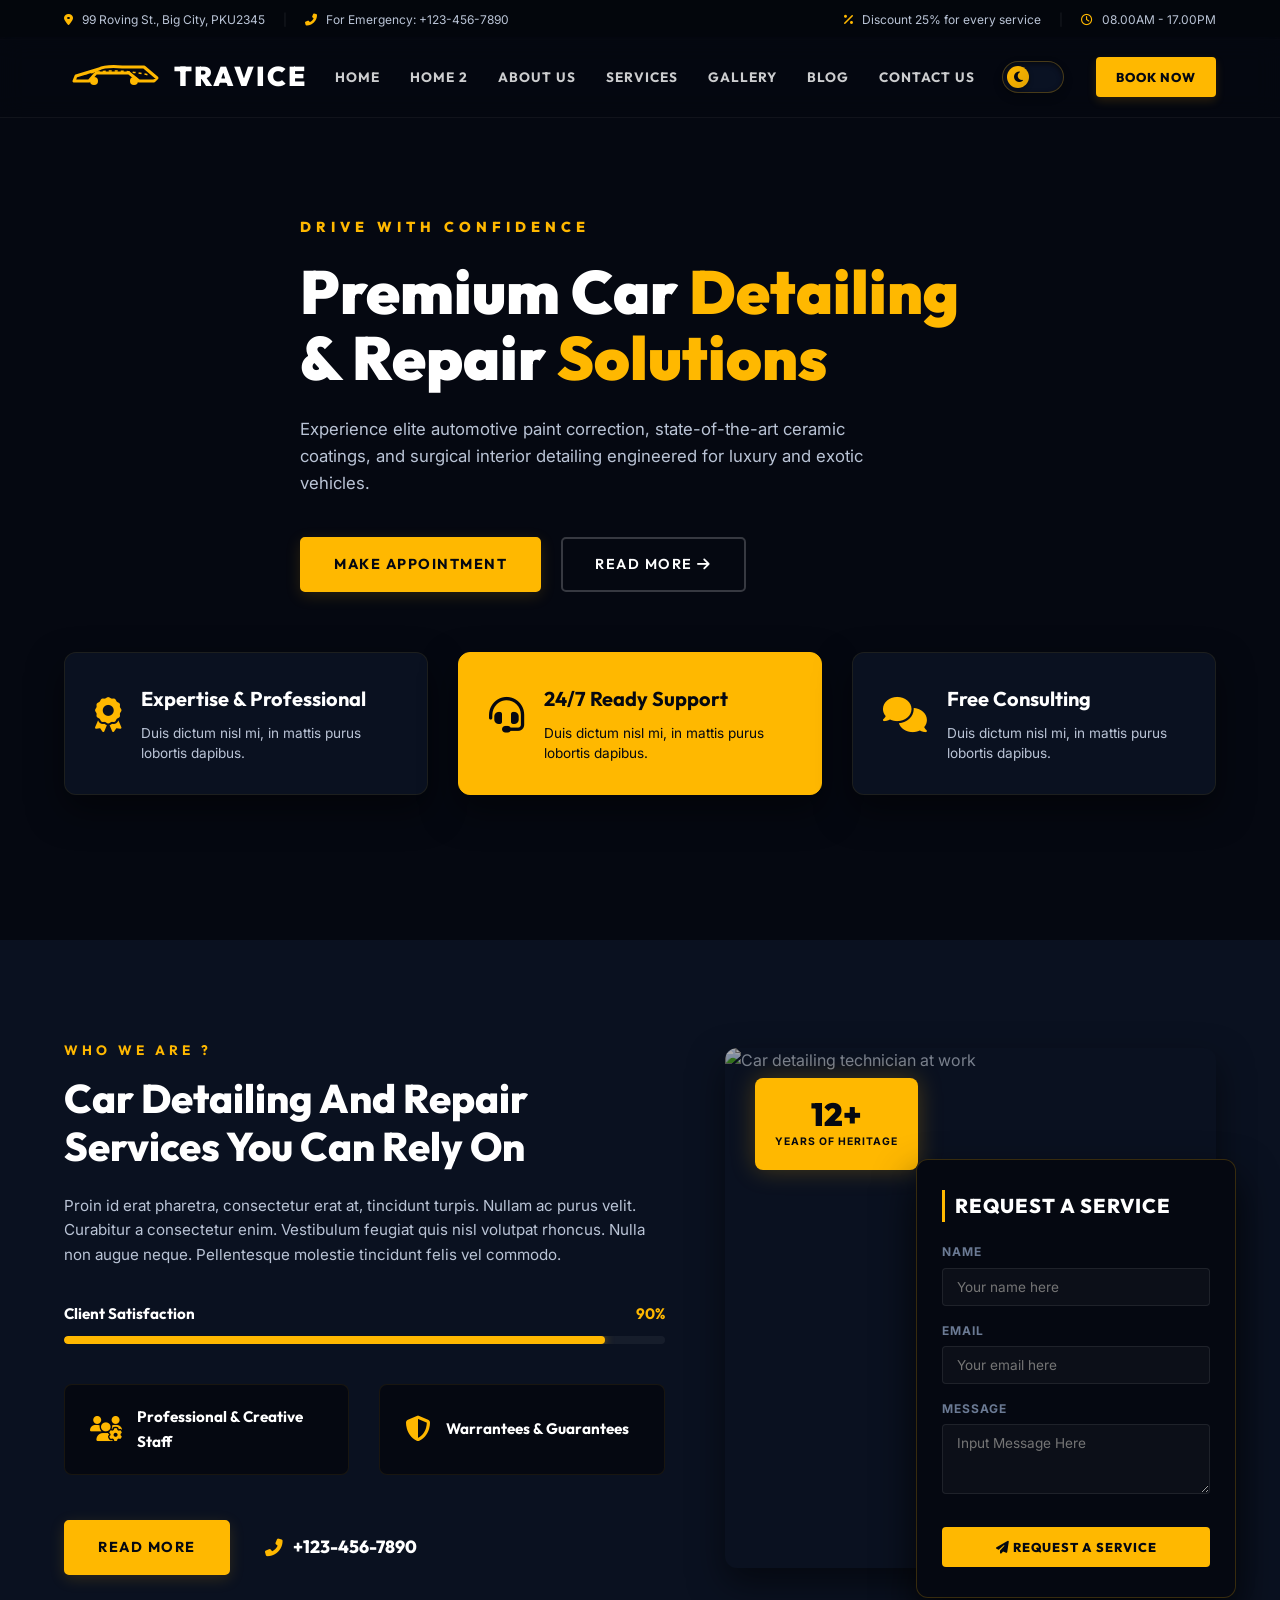
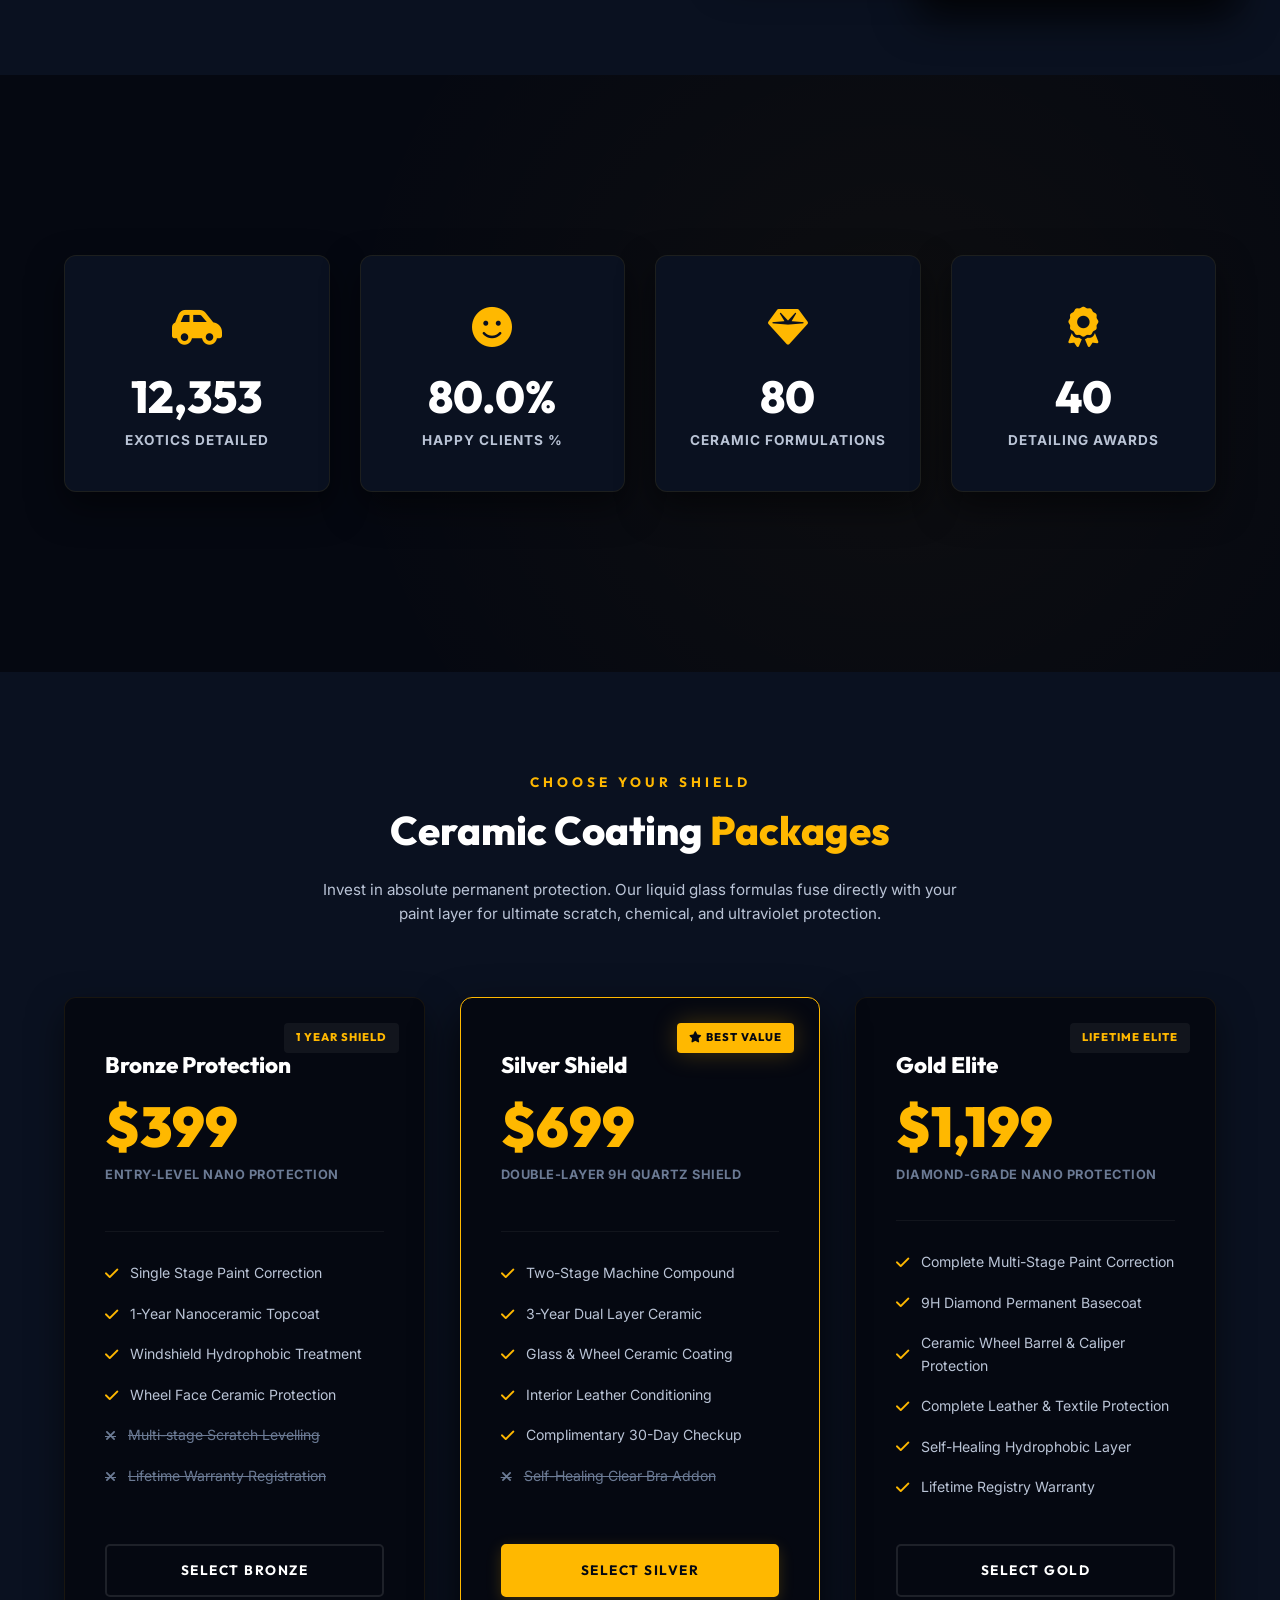
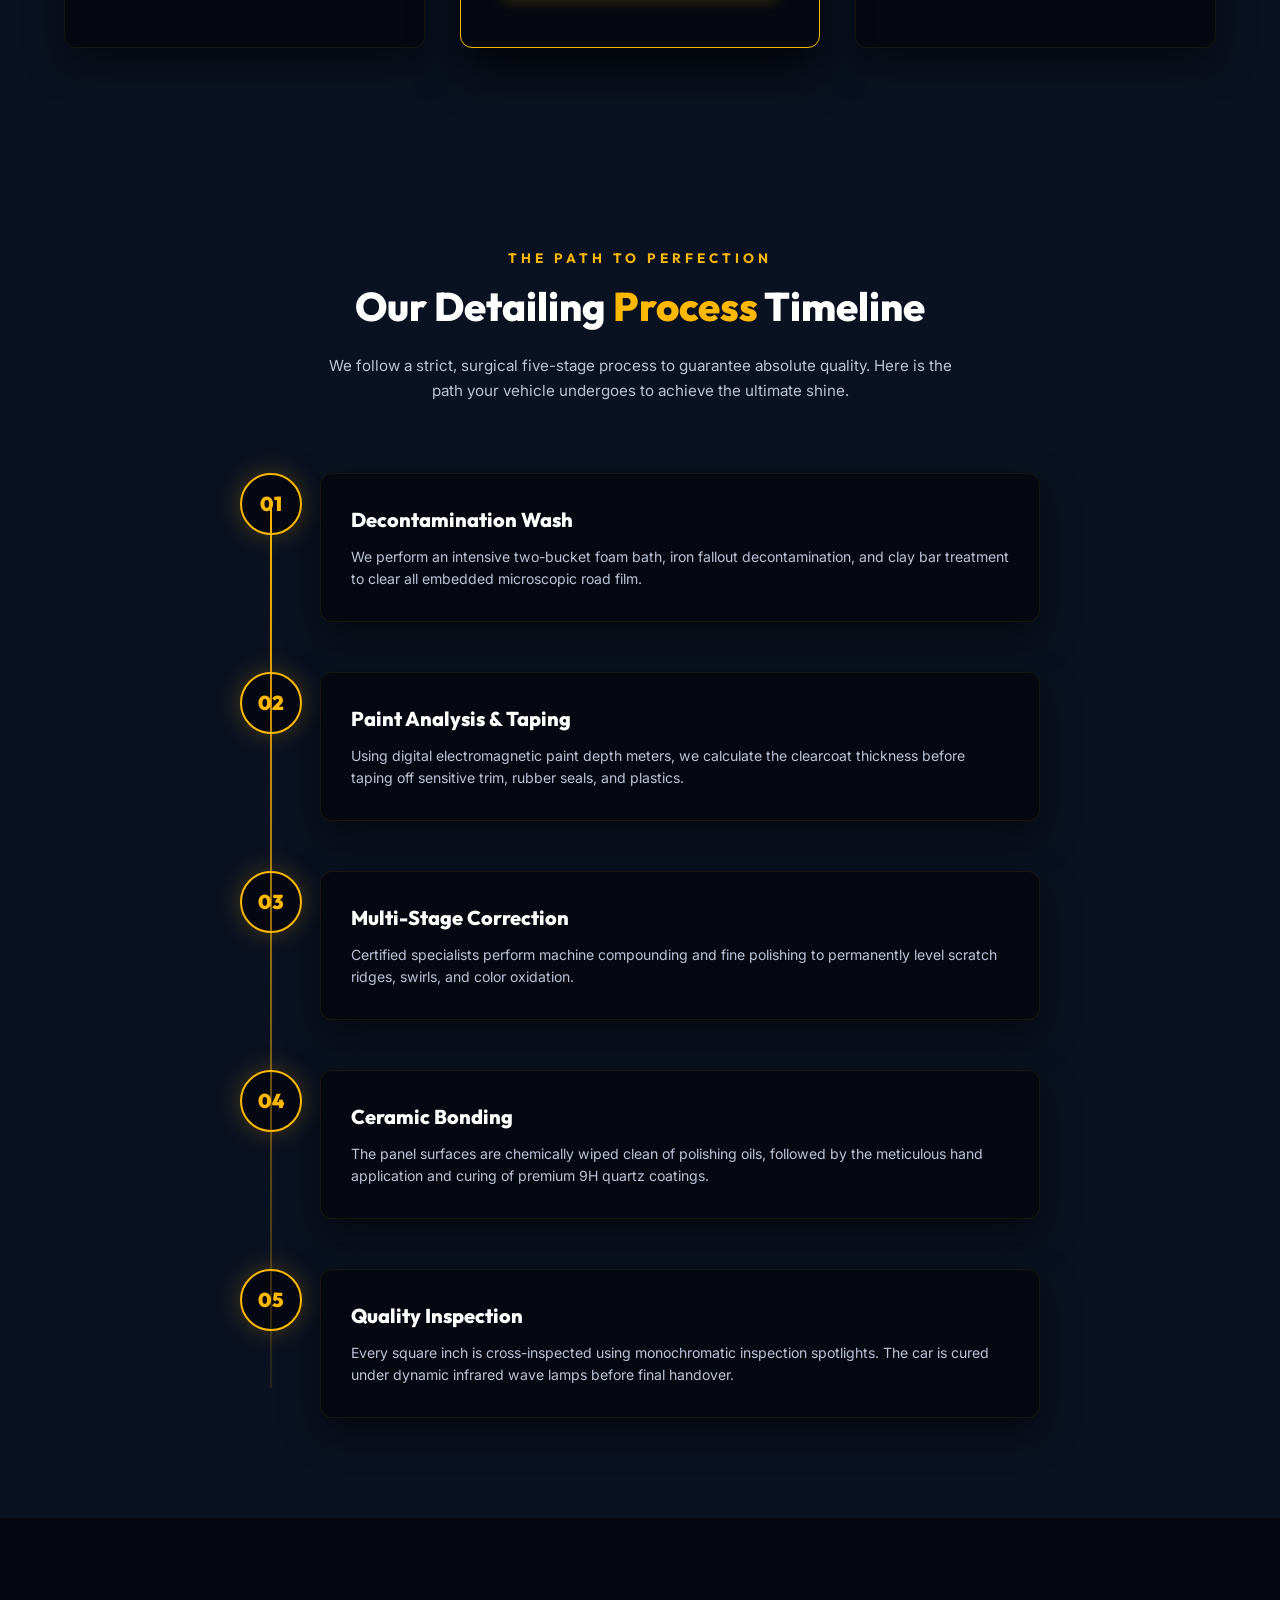
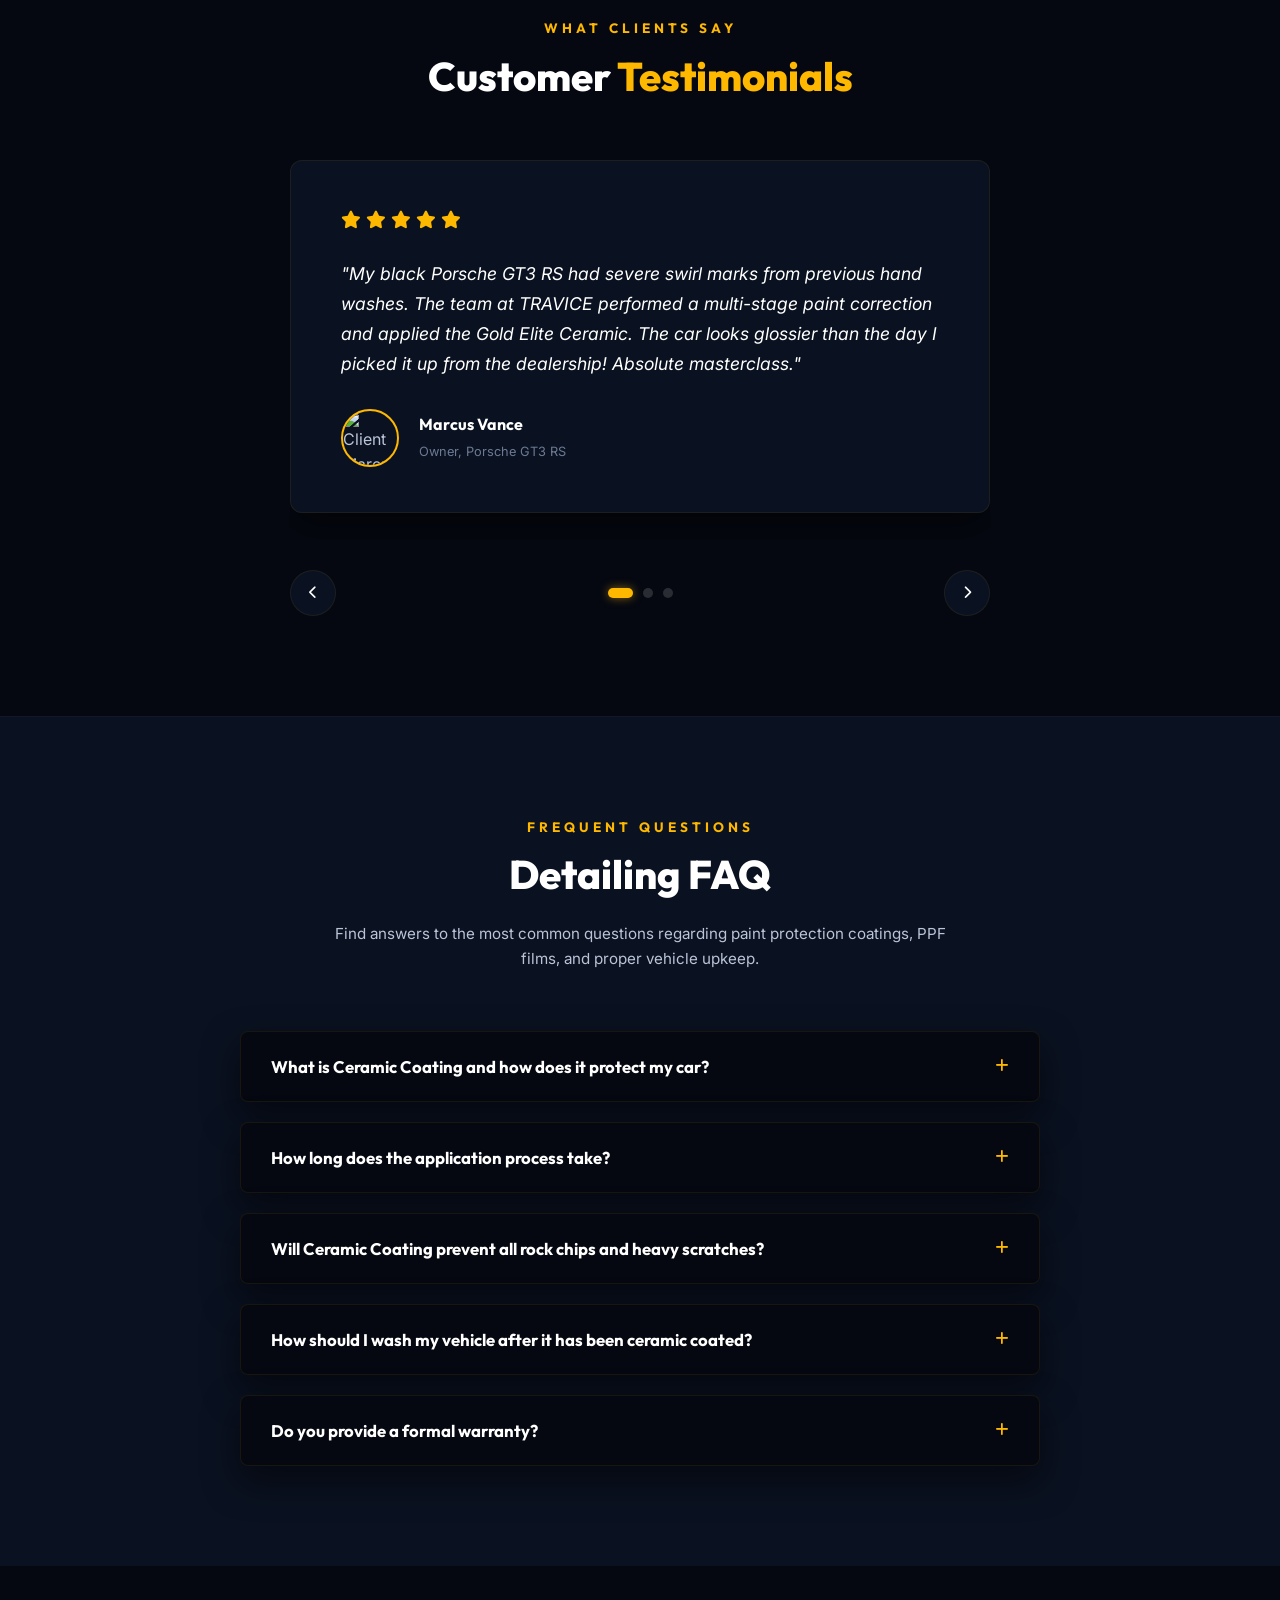
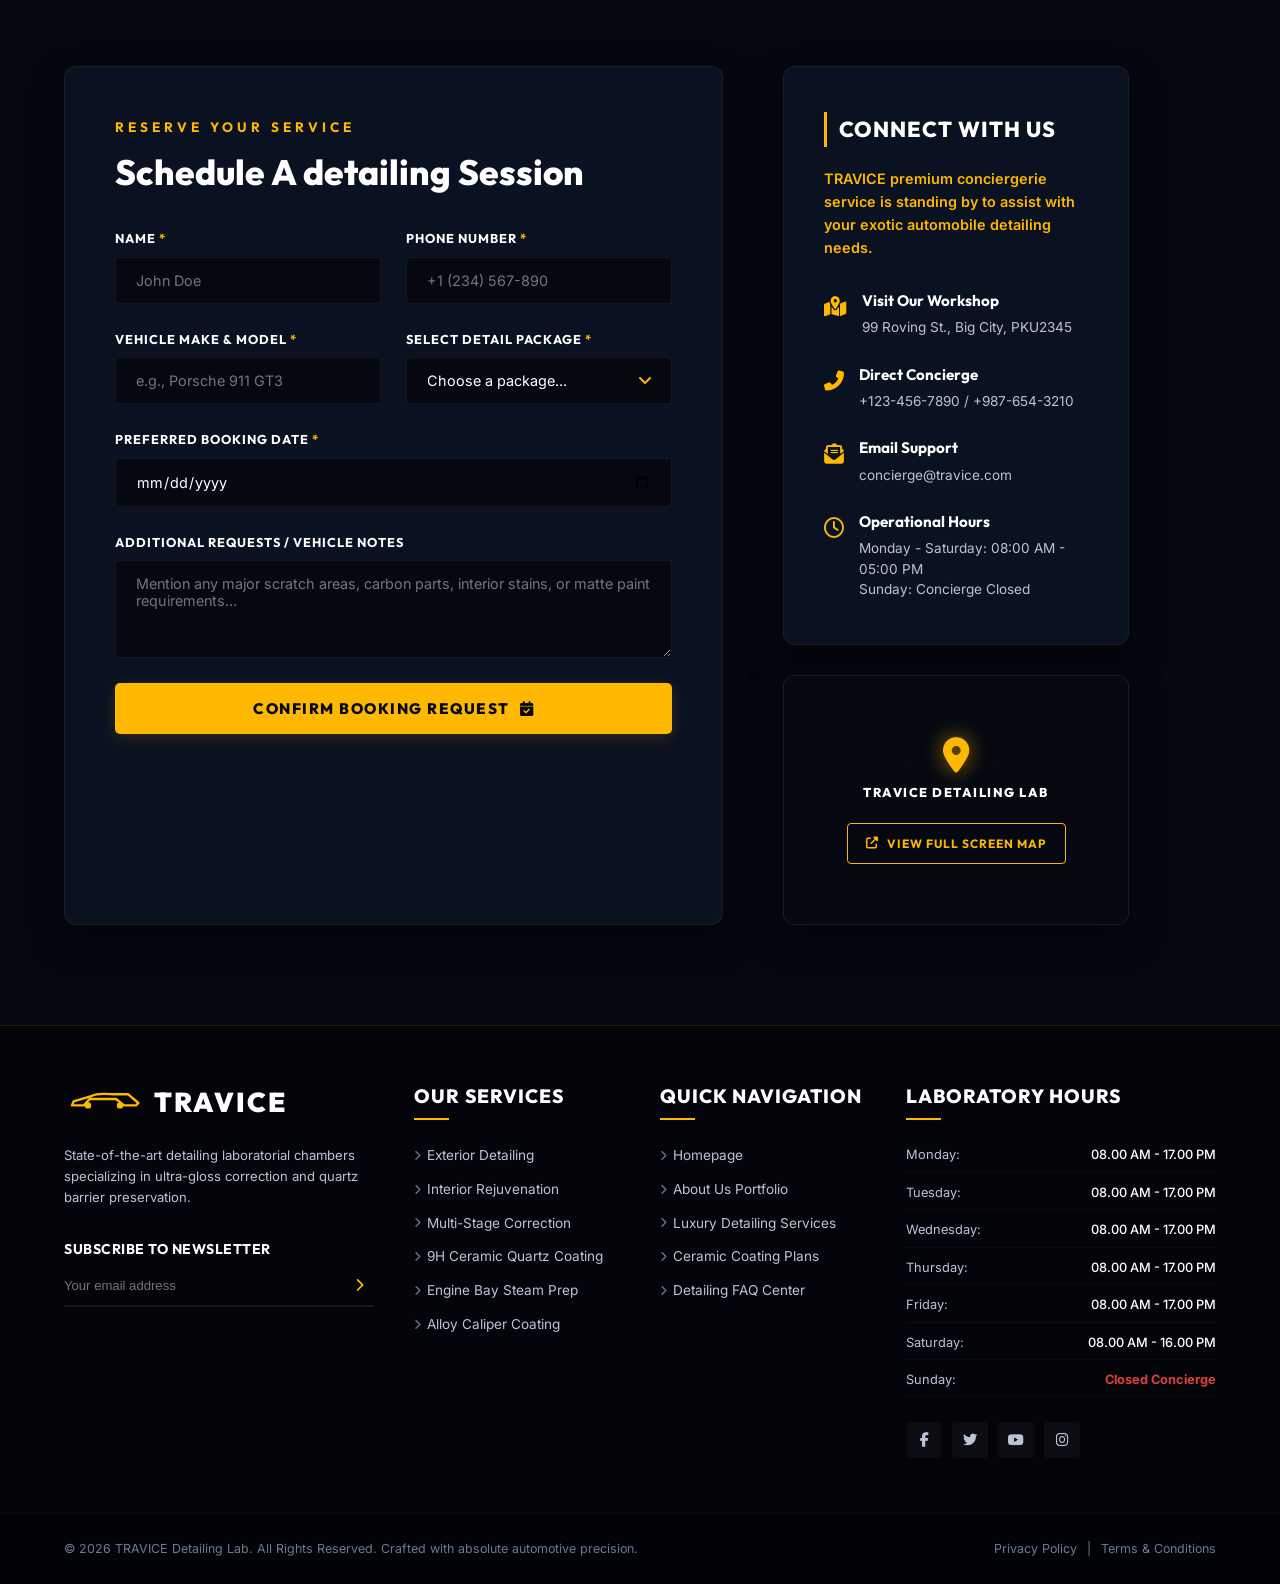
==== index.html @ 7a4ba7b8 "first commit" ====
<!DOCTYPE html>
<html lang="en">

<head>
    <meta charset="UTF-8">
    <meta name="viewport" content="width=device-width, initial-scale=1.0">
    <meta name="description"
        content="TRAVICE Detailing - Luxury automotive detailing and 9H nanoceramic coatings. Meticulous correction, premium protection, and lifetime shine for your vehicle.">
    <title>TRAVICE | Premium Car Detailing & Ceramic Coating Solutions</title>
    <!-- Google Fonts -->
    <link rel="preconnect" href="https://fonts.googleapis.com">
    <link rel="preconnect" href="https://fonts.gstatic.com" crossorigin>
    <link
        href="https://fonts.googleapis.com/css2?family=Outfit:wght@300;400;500;600;700;800;900&family=Inter:wght@300;400;500;600;700&display=swap"
        rel="stylesheet">
    <!-- Font Awesome Icons -->
    <link rel="stylesheet" href="https://cdnjs.cloudflare.com/ajax/libs/font-awesome/6.4.0/css/all.min.css">
    <!-- Stylesheet -->
    <link rel="stylesheet" href="style.css">
    <link rel="stylesheet" href="pages.css">
    <link rel="stylesheet" href="mobile.css">
    <!-- Theme Switcher Script (Instantly runs to avoid FOIT flashing) -->
    <script>
        (function () {
            const savedTheme = localStorage.getItem('theme') || 'dark';
            document.documentElement.setAttribute('data-theme', savedTheme);
        })();
    </script>
</head>

<body>

    <!-- TOP UTILITY BAR -->
    <div class="top-bar">
        <div class="top-bar-container">
            <div class="top-bar-info">
                <span><i class="fas fa-map-marker-alt"></i> 99 Roving St., Big City, PKU2345</span>
                <span class="bar-separator">|</span>
                <span><i class="fas fa-phone-alt"></i> For Emergency: +123-456-7890</span>
            </div>
            <div class="top-bar-promo">
                <span><i class="fas fa-percentage"></i> Discount 25% for every service</span>
                <span class="bar-separator">|</span>
                <span><i class="far fa-clock"></i> 08.00AM - 17.00PM</span>
            </div>
        </div>
    </div>

    <!-- HEADER / NAVIGATION -->
    <header class="header">
        <div class="nav-container">
            <a href="#" class="logo">
                <div class="logo-icon">
                    <svg viewBox="0 0 100 40" width="100" height="40" xmlns="http://www.w3.org/2000/svg">
                        <!-- Abstract gold sleek sports car line -->
                        <path
                            d="M10,28 L25,28 L32,20 L65,20 L75,28 L90,28 L93,25 L80,14 L60,14 C58,14 42,12 35,16 L12,23 Z"
                            fill="none" stroke="#FFB800" stroke-width="3" stroke-linecap="round"
                            stroke-linejoin="round" />
                        <!-- Golden tires -->
                        <circle cx="30" cy="28" r="4" fill="#FFB800" />
                        <circle cx="70" cy="28" r="4" fill="#FFB800" />
                        <path d="M15,22 Q50,14 85,22" fill="none" stroke="#FFB800" stroke-width="1.5"
                            stroke-dasharray="3,3" />
                    </svg>
                </div>
                <span class="logo-text">TRAVICE</span>
            </a>

            <!-- Desktop Nav Links -->
            <nav class="nav-menu">
                <ul>
                    <li><a href="index.html" class="nav-link active">HOME</a></li>
                    <li><a href="home-2.html" class="nav-link">HOME 2</a></li>
                    <li><a href="about.html" class="nav-link">ABOUT US</a></li>
                    <li><a href="services.html" class="nav-link">SERVICES</a></li>
                    <li><a href="gallery.html" class="nav-link">GALLERY</a></li>
                    <li><a href="blog.html" class="nav-link">BLOG</a></li>
                    <li><a href="contact.html" class="nav-link">CONTACT US</a></li>
                </ul>
            </nav>

            <!-- Redesigned Bubble Switcher & CTA Action -->
            <div class="nav-actions">
                <!-- Premium Redesigned Animated Capsule Theme Switcher -->
                <button class="theme-toggle" id="theme-toggle-btn" aria-label="Toggle Theme">
                    <div class="theme-toggle-bubble">
                        <i class="fas fa-moon moon-icon"></i>
                        <i class="fas fa-sun sun-icon"></i>
                    </div>
                </button>
                <a href="#contact" class="btn-header">BOOK NOW</a>
                <!-- Mobile Hamburger Menu Button -->
                <button class="hamburger" id="hamburger-btn" aria-label="Toggle menu">
                    <span class="bar"></span>
                    <span class="bar"></span>
                    <span class="bar"></span>
                </button>
            </div>
        </div>
    </header>

    <!-- MOBILE NAVIGATION DROPDOWN -->
    <div class="mobile-nav" id="mobile-menu">
        <ul>
            <li><a href="index.html" class="mobile-link">HOME</a></li>
            <li><a href="home-2.html" class="mobile-link">HOME 2</a></li>
            <li><a href="about.html" class="mobile-link">ABOUT US</a></li>
            <li><a href="services.html" class="mobile-link">SERVICES</a></li>
            <li><a href="gallery.html" class="mobile-link">GALLERY</a></li>
            <li><a href="blog.html" class="mobile-link">BLOG</a></li>
            <li><a href="contact.html" class="mobile-link">CONTACT US</a></li>
        </ul>
        <div class="mobile-nav-footer">
            <div class="mobile-socials">
                <a href="#"><i class="fab fa-facebook-f"></i></a>
                <a href="#"><i class="fab fa-twitter"></i></a>
                <a href="#"><i class="fab fa-youtube"></i></a>
            </div>
            <a href="#contact" class="btn-primary" style="display: block; text-align: center; margin-top: 20px;">BOOK
                APPOINTMENT</a>
        </div>
    </div>

    <!-- HERO SECTION -->
    <section class="hero" id="hero">
        <div class="hero-bg"
            style="background-image: url('https://images.unsplash.com/photo-1618843479313-40f8afb4b4d8?q=80&w=2070&auto=format&fit=crop');">
        </div>
        <div class="hero-overlay"></div>
        <div class="hero-content">
            <span class="hero-subhead animate-on-load">DRIVE WITH CONFIDENCE</span>
            <h1 class="hero-title animate-on-load">Premium Car <span class="highlight">Detailing</span> & Repair <span
                    class="highlight">Solutions</span></h1>
            <p class="hero-subtitle animate-on-load">Experience elite automotive paint correction, state-of-the-art
                ceramic coatings, and surgical interior detailing engineered for luxury and exotic vehicles.</p>
            <div class="hero-ctas animate-on-load">
                <a href="#contact" class="btn-primary">MAKE APPOINTMENT</a>
                <a href="#services" class="btn-secondary">READ MORE <i class="fas fa-arrow-right"></i></a>
            </div>
        </div>

        <!-- FLOATING OVERLAY HIGHLIGHT CARDS -->
        <div class="hero-floater-container">
            <div class="floater-card animate-on-scroll">
                <div class="floater-icon"><i class="fas fa-award"></i></div>
                <div class="floater-text">
                    <h3>Expertise & Professional</h3>
                    <p>Duis dictum nisl mi, in mattis purus lobortis dapibus.</p>
                </div>
            </div>
            <div class="floater-card active animate-on-scroll">
                <div class="floater-icon"><i class="fas fa-headset"></i></div>
                <div class="floater-text">
                    <h3>24/7 Ready Support</h3>
                    <p>Duis dictum nisl mi, in mattis purus lobortis dapibus.</p>
                </div>
            </div>
            <div class="floater-card animate-on-scroll">
                <div class="floater-icon"><i class="fas fa-comments"></i></div>
                <div class="floater-text">
                    <h3>Free Consulting</h3>
                    <p>Duis dictum nisl mi, in mattis purus lobortis dapibus.</p>
                </div>
            </div>
        </div>
    </section>

    <!-- ABOUT US SECTION -->
    <section class="about" id="about">
        <div class="section-container">
            <div class="about-grid">

                <!-- Left Side: Narrative & Progress Bars -->
                <div class="about-content animate-on-scroll">
                    <span class="section-subhead">WHO WE ARE ?</span>
                    <h2 class="section-title">Car Detailing And Repair Services You Can Rely On</h2>
                    <p class="about-desc">Proin id erat pharetra, consectetur erat at, tincidunt turpis. Nullam ac purus
                        velit. Curabitur a consectetur enim. Vestibulum feugiat quis nisl volutpat rhoncus. Nulla non
                        augue neque. Pellentesque molestie tincidunt felis vel commodo.</p>

                    <!-- Progress Bar -->
                    <div class="progress-container">
                        <div class="progress-header">
                            <span class="progress-title">Client Satisfaction</span>
                            <span class="progress-val">90%</span>
                        </div>
                        <div class="progress-bar-bg">
                            <div class="progress-bar-fill" data-progress="90%"></div>
                        </div>
                    </div>

                    <!-- Dual Features grid -->
                    <div class="about-features">
                        <div class="about-feature-box">
                            <div class="feat-icon"><i class="fas fa-users-cog"></i></div>
                            <div class="feat-info">
                                <h3>Professional & Creative Staff</h3>
                            </div>
                        </div>
                        <div class="about-feature-box">
                            <div class="feat-icon"><i class="fas fa-shield-alt"></i></div>
                            <div class="feat-info">
                                <h3>Warrantees & Guarantees</h3>
                            </div>
                        </div>
                    </div>

                    <!-- Actions -->
                    <div class="about-actions">
                        <a href="#services" class="btn-primary">READ MORE</a>
                        <div class="about-phone">
                            <i class="fas fa-phone-alt"></i>
                            <a href="tel:+1234567890">+123-456-7890</a>
                        </div>
                    </div>
                </div>

                <!-- Right Side: Graphic and Request Form -->
                <div class="about-graphic-container animate-on-scroll">
                    <!-- Overlay technician graphic -->
                    <div class="tech-graphic-wrapper">
                        <img class="tech-image"
                            src="https://images.unsplash.com/photo-1619642751034-765dfdf7c58e?q=80&w=600&auto=format&fit=crop"
                            alt="Car detailing technician at work">
                        <div class="tech-card-badge">
                            <span class="badge-num">12+</span>
                            <span class="badge-text">Years of Heritage</span>
                        </div>
                    </div>

                    <!-- Sleek Request Form Overlay -->
                    <div class="quick-form-card">
                        <h3>Request A Service</h3>
                        <form id="quick-booking-form">
                            <div class="form-group-quick">
                                <label for="quick-name">Name</label>
                                <input type="text" id="quick-name" placeholder="Your name here" required>
                            </div>
                            <div class="form-group-quick">
                                <label for="quick-email">Email</label>
                                <input type="email" id="quick-email" placeholder="Your email here" required>
                            </div>
                            <div class="form-group-quick">
                                <label for="quick-msg">Message</label>
                                <textarea id="quick-msg" rows="3" placeholder="Input Message Here" required></textarea>
                            </div>
                            <button type="submit" class="btn-quick-submit"><i class="fas fa-paper-plane"></i> REQUEST A
                                SERVICE</button>
                        </form>
                    </div>
                </div>

            </div>
        </div>
    </section>

    <!-- WHY CHOOSE US & COUNTER STATS -->
    <section class="stats" id="stats">
        <div class="stats-bg"></div>
        <div class="section-container">
            <div class="stats-grid">
                <div class="stat-card animate-on-scroll">
                    <div class="stat-icon"><i class="fas fa-car-side"></i></div>
                    <div class="stat-num" data-target="15420">0</div>
                    <p class="stat-label">Exotics Detailed</p>
                </div>
                <div class="stat-card animate-on-scroll">
                    <div class="stat-icon"><i class="fas fa-smile"></i></div>
                    <div class="stat-num" data-target="999">0</div>
                    <p class="stat-label">Happy Clients %</p>
                </div>
                <div class="stat-card animate-on-scroll">
                    <div class="stat-icon"><i class="fas fa-gem"></i></div>
                    <div class="stat-num" data-target="100">0</div>
                    <p class="stat-label">Ceramic Formulations</p>
                </div>
                <div class="stat-card animate-on-scroll">
                    <div class="stat-icon"><i class="fas fa-award"></i></div>
                    <div class="stat-num" data-target="50">0</div>
                    <p class="stat-label">Detailing Awards</p>
                </div>
            </div>
        </div>
    </section>


    <!-- CERAMIC COATING PREMIUM PACKAGES -->
    <section class="pricing" id="pricing">
        <div class="section-container">
            <div class="pricing-header animate-on-scroll">
                <span class="section-subhead">CHOOSE YOUR SHIELD</span>
                <h2 class="section-title">Ceramic Coating <span class="highlight">Packages</span></h2>
                <p class="pricing-desc">Invest in absolute permanent protection. Our liquid glass formulas fuse directly
                    with your paint layer for ultimate scratch, chemical, and ultraviolet protection.</p>
            </div>

            <div class="pricing-grid">
                <!-- Package 1: Bronze -->
                <div class="pricing-card animate-on-scroll">
                    <div class="pricing-badge">1 YEAR SHIELD</div>
                    <div class="pricing-card-header">
                        <h3>Bronze Protection</h3>
                        <span class="price">$399</span>
                        <p>Entry-level Nano Protection</p>
                    </div>
                    <ul class="pricing-features">
                        <li><i class="fas fa-check"></i> Single Stage Paint Correction</li>
                        <li><i class="fas fa-check"></i> 1-Year Nanoceramic Topcoat</li>
                        <li><i class="fas fa-check"></i> Windshield Hydrophobic Treatment</li>
                        <li><i class="fas fa-check"></i> Wheel Face Ceramic Protection</li>
                        <li class="disabled"><i class="fas fa-times"></i> Multi-stage Scratch Levelling</li>
                        <li class="disabled"><i class="fas fa-times"></i> Lifetime Warranty Registration</li>
                    </ul>
                    <a href="#contact" class="btn-pricing">SELECT BRONZE</a>
                </div>

                <!-- Package 2: Silver (Best Seller) -->
                <div class="pricing-card featured animate-on-scroll">
                    <div class="pricing-badge featured-badge"><i class="fas fa-star"></i> BEST VALUE</div>
                    <div class="pricing-card-header">
                        <h3>Silver Shield</h3>
                        <span class="price">$699</span>
                        <p>Double-layer 9H Quartz Shield</p>
                    </div>
                    <ul class="pricing-features">
                        <li><i class="fas fa-check"></i> Two-Stage Machine Compound</li>
                        <li><i class="fas fa-check"></i> 3-Year Dual Layer Ceramic</li>
                        <li><i class="fas fa-check"></i> Glass & Wheel Ceramic Coating</li>
                        <li><i class="fas fa-check"></i> Interior Leather Conditioning</li>
                        <li><i class="fas fa-check"></i> Complimentary 30-Day Checkup</li>
                        <li class="disabled"><i class="fas fa-times"></i> Self-Healing Clear Bra Addon</li>
                    </ul>
                    <a href="#contact" class="btn-pricing">SELECT SILVER</a>
                </div>

                <!-- Package 3: Gold (Elite) -->
                <div class="pricing-card animate-on-scroll">
                    <div class="pricing-badge">LIFETIME ELITE</div>
                    <div class="pricing-card-header">
                        <h3>Gold Elite</h3>
                        <span class="price">$1,199</span>
                        <p>Diamond-Grade Nano Protection</p>
                    </div>
                    <ul class="pricing-features">
                        <li><i class="fas fa-check"></i> Complete Multi-Stage Paint Correction</li>
                        <li><i class="fas fa-check"></i> 9H Diamond Permanent Basecoat</li>
                        <li><i class="fas fa-check"></i> Ceramic Wheel Barrel & Caliper Protection</li>
                        <li><i class="fas fa-check"></i> Complete Leather & Textile Protection</li>
                        <li><i class="fas fa-check"></i> Self-Healing Hydrophobic Layer</li>
                        <li><i class="fas fa-check"></i> Lifetime Registry Warranty</li>
                    </ul>
                    <a href="#contact" class="btn-pricing">SELECT GOLD</a>
                </div>
            </div>
        </div>
    </section>



    <!-- THE DETAILING PROCESS TIMELINE -->
    <section class="timeline" id="timeline">
        <div class="section-container">
            <div class="timeline-header animate-on-scroll">
                <span class="section-subhead">THE PATH TO PERFECTION</span>
                <h2 class="section-title">Our Detailing <span class="highlight">Process</span> Timeline</h2>
                <p class="timeline-desc">We follow a strict, surgical five-stage process to guarantee absolute quality.
                    Here is the path your vehicle undergoes to achieve the ultimate shine.</p>
            </div>

            <div class="timeline-container">
                <!-- Step 1 -->
                <div class="timeline-item animate-on-scroll">
                    <div class="timeline-badge">01</div>
                    <div class="timeline-content">
                        <h3>Decontamination Wash</h3>
                        <p>We perform an intensive two-bucket foam bath, iron fallout decontamination, and clay bar
                            treatment to clear all embedded microscopic road film.</p>
                    </div>
                </div>

                <!-- Step 2 -->
                <div class="timeline-item animate-on-scroll">
                    <div class="timeline-badge">02</div>
                    <div class="timeline-content">
                        <h3>Paint Analysis & Taping</h3>
                        <p>Using digital electromagnetic paint depth meters, we calculate the clearcoat thickness before
                            taping off sensitive trim, rubber seals, and plastics.</p>
                    </div>
                </div>

                <!-- Step 3 -->
                <div class="timeline-item animate-on-scroll">
                    <div class="timeline-badge">03</div>
                    <div class="timeline-content">
                        <h3>Multi-Stage Correction</h3>
                        <p>Certified specialists perform machine compounding and fine polishing to permanently level
                            scratch ridges, swirls, and color oxidation.</p>
                    </div>
                </div>

                <!-- Step 4 -->
                <div class="timeline-item animate-on-scroll">
                    <div class="timeline-badge">04</div>
                    <div class="timeline-content">
                        <h3>Ceramic Bonding</h3>
                        <p>The panel surfaces are chemically wiped clean of polishing oils, followed by the meticulous
                            hand application and curing of premium 9H quartz coatings.</p>
                    </div>
                </div>

                <!-- Step 5 -->
                <div class="timeline-item animate-on-scroll">
                    <div class="timeline-badge">05</div>
                    <div class="timeline-content">
                        <h3>Quality Inspection</h3>
                        <p>Every square inch is cross-inspected using monochromatic inspection spotlights. The car is
                            cured under dynamic infrared wave lamps before final handover.</p>
                    </div>
                </div>
            </div>
        </div>
    </section>

    <!-- TESTIMONIALS SLIDER SECTION -->
    <section class="testimonials" id="testimonials">
        <div class="section-container">
            <div class="testimonials-header animate-on-scroll">
                <span class="section-subhead">WHAT CLIENTS SAY</span>
                <h2 class="section-title">Customer <span class="highlight">Testimonials</span></h2>
            </div>

            <!-- Testimonial Slider Wrapper -->
            <div class="testimonial-slider-container animate-on-scroll">
                <div class="testimonial-slider" id="testimonial-slider">

                    <!-- Slide 1 -->
                    <div class="testimonial-slide active">
                        <div class="testimonial-rating">
                            <i class="fas fa-star"></i>
                            <i class="fas fa-star"></i>
                            <i class="fas fa-star"></i>
                            <i class="fas fa-star"></i>
                            <i class="fas fa-star"></i>
                        </div>
                        <p class="testimonial-text">"My black Porsche GT3 RS had severe swirl marks from previous hand
                            washes. The team at TRAVICE performed a multi-stage paint correction and applied the Gold
                            Elite Ceramic. The car looks glossier than the day I picked it up from the dealership!
                            Absolute masterclass."</p>
                        <div class="testimonial-client">
                            <img src="https://images.unsplash.com/photo-1507003211169-0a1dd7228f2d?q=80&w=150&auto=format&fit=crop"
                                alt="Client Marcus V.">
                            <div class="client-details">
                                <h4>Marcus Vance</h4>
                                <span>Owner, Porsche GT3 RS</span>
                            </div>
                        </div>
                    </div>

                    <!-- Slide 2 -->
                    <div class="testimonial-slide">
                        <div class="testimonial-rating">
                            <i class="fas fa-star"></i>
                            <i class="fas fa-star"></i>
                            <i class="fas fa-star"></i>
                            <i class="fas fa-star"></i>
                            <i class="fas fa-star"></i>
                        </div>
                        <p class="testimonial-text">"The water sheeting and hydrophobic action of their Silver Shield
                            Ceramic package is incredible. Bugs and road salts just wash off with a light rinse. Highly
                            recommend this workshop for any high-end or collector car owner."</p>
                        <div class="testimonial-client">
                            <img src="https://images.unsplash.com/photo-1500648767791-00dcc994a43e?q=80&w=150&auto=format&fit=crop"
                                alt="Client David K.">
                            <div class="client-details">
                                <h4>David Kincaid</h4>
                                <span>Owner, Audi R8 V10</span>
                            </div>
                        </div>
                    </div>

                    <!-- Slide 3 -->
                    <div class="testimonial-slide">
                        <div class="testimonial-rating">
                            <i class="fas fa-star"></i>
                            <i class="fas fa-star"></i>
                            <i class="fas fa-star"></i>
                            <i class="fas fa-star"></i>
                            <i class="fas fa-star"></i>
                        </div>
                        <p class="testimonial-text">"Absolute top tier service! From the initial digital booking, clear
                            paint thickness measurements report, to the final handover under inspection lights, the
                            experience was premium, detailed, and deeply transparent."</p>
                        <div class="testimonial-client">
                            <img src="https://images.unsplash.com/photo-1492562080023-ab3db95bfbce?q=80&w=150&auto=format&fit=crop"
                                alt="Client Sofia R.">
                            <div class="client-details">
                                <h4>Sofia Romero</h4>
                                <span>Owner, Range Rover Autobiography</span>
                            </div>
                        </div>
                    </div>

                </div>

                <!-- Slider Indicators & Navigation -->
                <div class="slider-controls">
                    <button class="slider-arrow prev" id="slider-prev-btn"><i class="fas fa-chevron-left"></i></button>
                    <div class="slider-dots" id="slider-dots-container">
                        <span class="dot active"></span>
                        <span class="dot"></span>
                        <span class="dot"></span>
                    </div>
                    <button class="slider-arrow next" id="slider-next-btn"><i class="fas fa-chevron-right"></i></button>
                </div>
            </div>
        </div>
    </section>

    <!-- FAQ ACCORDION SECTION -->
    <section class="faq" id="faq">
        <div class="section-container">
            <div class="faq-header animate-on-scroll">
                <span class="section-subhead">FREQUENT QUESTIONS</span>
                <h2 class="section-title">Detailing FAQ</h2>
                <p class="faq-desc">Find answers to the most common questions regarding paint protection coatings, PPF
                    films, and proper vehicle upkeep.</p>
            </div>

            <div class="faq-accordion-container animate-on-scroll">
                <!-- FAQ Item 1 -->
                <div class="faq-item">
                    <button class="faq-trigger">
                        <span>What is Ceramic Coating and how does it protect my car?</span>
                        <i class="fas fa-plus"></i>
                    </button>
                    <div class="faq-panel">
                        <div class="faq-content-inner">
                            <p>A Ceramic Coating is a premium liquid nanopolymer that chemically bonds with your
                                vehicle's factory clearcoat. It creates a rigid glass-like barrier that repels water,
                                road chemicals, brake dust, acid rain, bird droppings, and UV radiation, while providing
                                extreme hydrophobic surface sheeting and self-cleaning attributes.</p>
                        </div>
                    </div>
                </div>

                <!-- FAQ Item 2 -->
                <div class="faq-item">
                    <button class="faq-trigger">
                        <span>How long does the application process take?</span>
                        <i class="fas fa-plus"></i>
                    </button>
                    <div class="faq-panel">
                        <div class="faq-content-inner">
                            <p>Depending on the package selected, a premium paint correction and ceramic application
                                takes between 2 to 4 working days. This timeframe allows us to complete decontamination,
                                multi-stage machine leveling of scratches, precise ceramic application, and full
                                infrared lamp heat curing.</p>
                        </div>
                    </div>
                </div>

                <!-- FAQ Item 3 -->
                <div class="faq-item">
                    <button class="faq-trigger">
                        <span>Will Ceramic Coating prevent all rock chips and heavy scratches?</span>
                        <i class="fas fa-plus"></i>
                    </button>
                    <div class="faq-panel">
                        <div class="faq-content-inner">
                            <p>While 9H quartz ceramic provides extreme protection against micro-swirls, spiderweb
                                lines, and chemical etching, it does not prevent direct high-velocity rock chips or deep
                                key scratches. For complete physical impact protection, we recommend combining Ceramic
                                Coating with our Self-Healing Paint Protection Film (PPF).</p>
                        </div>
                    </div>
                </div>

                <!-- FAQ Item 4 -->
                <div class="faq-item">
                    <button class="faq-trigger">
                        <span>How should I wash my vehicle after it has been ceramic coated?</span>
                        <i class="fas fa-plus"></i>
                    </button>
                    <div class="faq-panel">
                        <div class="faq-content-inner">
                            <p>You should wash your car using a pH-neutral car shampoo, the traditional two-bucket wash
                                method with microfibre wash mitts, and dynamic blow-drying or soft drying towels. Avoid
                                automatic touch-washes which utilize harsh alkaline detergents and abrasive brushes that
                                scratch the glass film.</p>
                        </div>
                    </div>
                </div>

                <!-- FAQ Item 5 -->
                <div class="faq-item">
                    <button class="faq-trigger">
                        <span>Do you provide a formal warranty?</span>
                        <i class="fas fa-plus"></i>
                    </button>
                    <div class="faq-panel">
                        <div class="faq-content-inner">
                            <p>Yes! Our Silver and Gold Elite packages include formal lifetime registry warranties. We
                                input the unique coating application record directly into our digital service registry,
                                ensuring permanent maintenance history and transferable value for your automobile.</p>
                        </div>
                    </div>
                </div>
            </div>
        </div>
    </section>


    <!-- BOOKING & CONTACT SECTION -->
    <section class="contact" id="contact">
        <div class="section-container">
            <div class="contact-grid">

                <!-- Left Column: Form -->
                <div class="contact-form-container animate-on-scroll">
                    <span class="section-subhead">RESERVE YOUR SERVICE</span>
                    <h2 class="section-title">Schedule A detailing Session</h2>

                    <form id="master-booking-form">
                        <div class="form-row-dual">
                            <div class="form-group">
                                <label for="book-name">Name <span class="req">*</span></label>
                                <input type="text" id="book-name" placeholder="John Doe" required>
                            </div>
                            <div class="form-group">
                                <label for="book-phone">Phone Number <span class="req">*</span></label>
                                <input type="tel" id="book-phone" placeholder="+1 (234) 567-890" required>
                            </div>
                        </div>

                        <div class="form-row-dual">
                            <div class="form-group">
                                <label for="book-vehicle">Vehicle Make & Model <span class="req">*</span></label>
                                <input type="text" id="book-vehicle" placeholder="e.g., Porsche 911 GT3" required>
                            </div>
                            <div class="form-group">
                                <label for="book-service">Select Detail Package <span class="req">*</span></label>
                                <div class="custom-select-wrapper">
                                    <select id="book-service" required>
                                        <option value="" disabled selected>Choose a package...</option>
                                        <option value="bronze">Bronze Protection ($399)</option>
                                        <option value="silver">Silver Shield ($699)</option>
                                        <option value="gold">Gold Elite ($1,199)</option>
                                        <option value="exterior">Full Exterior Detail Only</option>
                                        <option value="interior">Full Interior Detailing Only</option>
                                        <option value="paint-correction">Multi-Stage Paint Correction</option>
                                    </select>
                                </div>
                            </div>
                        </div>

                        <div class="form-row-single">
                            <div class="form-group">
                                <label for="book-date">Preferred Booking Date <span class="req">*</span></label>
                                <input type="date" id="book-date" required>
                            </div>
                        </div>

                        <div class="form-row-single">
                            <div class="form-group">
                                <label for="book-message">Additional Requests / Vehicle Notes</label>
                                <textarea id="book-message" rows="4"
                                    placeholder="Mention any major scratch areas, carbon parts, interior stains, or matte paint requirements..."></textarea>
                            </div>
                        </div>

                        <button type="submit" class="btn-book-submit">CONFIRM BOOKING REQUEST <i
                                class="fas fa-calendar-check"></i></button>
                    </form>
                </div>

                <!-- Right Column: Details & Map -->
                <div class="contact-details-container animate-on-scroll">
                    <div class="details-card">
                        <h3>Connect With Us</h3>
                        <p class="details-lead font-accent">TRAVICE premium conciergerie service is standing by to
                            assist with your exotic automobile detailing needs.</p>

                        <div class="info-link-list">
                            <div class="info-link-item">
                                <div class="info-icon"><i class="fas fa-map-marked-alt"></i></div>
                                <div class="info-content">
                                    <h4>Visit Our Workshop</h4>
                                    <p>99 Roving St., Big City, PKU2345</p>
                                </div>
                            </div>
                            <div class="info-link-item">
                                <div class="info-icon"><i class="fas fa-phone-alt"></i></div>
                                <div class="info-content">
                                    <h4>Direct Concierge</h4>
                                    <p><a href="tel:+1234567890">+123-456-7890</a> / <a
                                            href="tel:+9876543210">+987-654-3210</a></p>
                                </div>
                            </div>
                            <div class="info-link-item">
                                <div class="info-icon"><i class="fas fa-envelope-open-text"></i></div>
                                <div class="info-content">
                                    <h4>Email Support</h4>
                                    <p><a href="mailto:concierge@travice.com">concierge@travice.com</a></p>
                                </div>
                            </div>
                            <div class="info-link-item">
                                <div class="info-icon"><i class="far fa-clock"></i></div>
                                <div class="info-content">
                                    <h4>Operational Hours</h4>
                                    <p>Monday - Saturday: 08:00 AM - 05:00 PM<br>Sunday: Concierge Closed</p>
                                </div>
                            </div>
                        </div>
                    </div>

                    <!-- Luxury Map Placeholder Styling -->
                    <div class="map-placeholder-wrapper">
                        <!-- Luxury Dark Glassmap graphic -->
                        <div class="map-overlay">
                            <div class="map-indicator">
                                <i class="fas fa-map-marker-alt"></i>
                                <span>TRAVICE DETAILING LAB</span>
                            </div>
                            <div class="map-btn">
                                <a href="https://maps.google.com" target="_blank"><i
                                        class="fas fa-external-link-alt"></i> VIEW FULL SCREEN MAP</a>
                            </div>
                        </div>
                        <div class="grid-texture"></div>
                    </div>
                </div>

            </div>
        </div>
    </section>

    <!-- FOOTER SECTION -->
    <footer class="footer">

        <div class="footer-top">
            <div class="section-container">
                <div class="footer-grid">

                    <!-- Col 1: About & Newsletter -->
                    <div class="footer-col about-col">
                        <a href="index.html" class="logo footer-logo">
                            <div class="logo-icon">
                                <svg viewBox="0 0 100 40" width="80" height="32" xmlns="http://www.w3.org/2000/svg">
                                    <path
                                        d="M10,28 L25,28 L32,20 L65,20 L75,28 L90,28 L93,25 L80,14 L60,14 C58,14 42,12 35,16 L12,23 Z"
                                        fill="none" stroke="#FFB800" stroke-width="3" stroke-linecap="round"
                                        stroke-linejoin="round" />
                                    <circle cx="30" cy="28" r="4" fill="#FFB800" />
                                    <circle cx="70" cy="28" r="4" fill="#FFB800" />
                                </svg>
                            </div>
                            <span class="logo-text">TRAVICE</span>
                        </a>
                        <p class="footer-text">State-of-the-art detailing laboratorial chambers specializing in
                            ultra-gloss correction and quartz barrier preservation.</p>

                        <div class="newsletter-wrapper">
                            <h4>Subscribe To Newsletter</h4>
                            <form id="newsletter-form">
                                <div class="newsletter-input-group">
                                    <input type="email" placeholder="Your email address" aria-label="Newsletter email"
                                        required>
                                    <button type="submit" aria-label="Subscribe"><i
                                            class="fas fa-chevron-right"></i></button>
                                </div>
                            </form>
                        </div>
                    </div>

                    <!-- Col 2: Services Quick Links -->
                    <div class="footer-col links-col">
                        <h3>Our Services</h3>
                        <ul>
                            <li><a href="services.html"><i class="fas fa-chevron-right"></i> Exterior Detailing</a></li>
                            <li><a href="services.html"><i class="fas fa-chevron-right"></i> Interior Rejuvenation</a>
                            </li>
                            <li><a href="services.html"><i class="fas fa-chevron-right"></i> Multi-Stage Correction</a>
                            </li>
                            <li><a href="index.html#pricing"><i class="fas fa-chevron-right"></i> 9H Ceramic Quartz
                                    Coating</a>
                            </li>
                            <li><a href="services.html"><i class="fas fa-chevron-right"></i> Engine Bay Steam Prep</a>
                            </li>
                            <li><a href="services.html"><i class="fas fa-chevron-right"></i> Alloy Caliper Coating</a>
                            </li>
                        </ul>
                    </div>

                    <!-- Col 3: Quick Navigation -->
                    <div class="footer-col links-col">
                        <h3>Quick Navigation</h3>
                        <ul>
                            <li><a href="index.html"><i class="fas fa-chevron-right"></i> Homepage</a></li>
                            <li><a href="about.html"><i class="fas fa-chevron-right"></i> About Us Portfolio</a></li>
                            <li><a href="services.html"><i class="fas fa-chevron-right"></i> Luxury Detailing
                                    Services</a>
                            </li>
                            <li><a href="index.html#pricing"><i class="fas fa-chevron-right"></i> Ceramic Coating
                                    Plans</a></li>
                            <li><a href="index.html#faq"><i class="fas fa-chevron-right"></i> Detailing FAQ Center</a>
                            </li>
                        </ul>
                    </div>

                    <!-- Col 4: Working Hours & Socials -->
                    <div class="footer-col hours-col">
                        <h3>Laboratory Hours</h3>
                        <ul class="hours-list">
                            <li><span>Monday:</span> <span>08.00 AM - 17.00 PM</span></li>
                            <li><span>Tuesday:</span> <span>08.00 AM - 17.00 PM</span></li>
                            <li><span>Wednesday:</span> <span>08.00 AM - 17.00 PM</span></li>
                            <li><span>Thursday:</span> <span>08.00 AM - 17.00 PM</span></li>
                            <li><span>Friday:</span> <span>08.00 AM - 17.00 PM</span></li>
                            <li><span>Saturday:</span> <span>08.00 AM - 16.00 PM</span></li>
                            <li class="closed"><span>Sunday:</span> <span>Closed Concierge</span></li>
                        </ul>

                        <div class="footer-socials">
                            <a href="#" aria-label="Facebook"><i class="fab fa-facebook-f"></i></a>
                            <a href="#" aria-label="Twitter"><i class="fab fa-twitter"></i></a>
                            <a href="#" aria-label="YouTube"><i class="fab fa-youtube"></i></a>
                            <a href="#" aria-label="Instagram"><i class="fab fa-instagram"></i></a>
                        </div>
                    </div>

                </div>
            </div>
        </div>

        <div class="footer-bottom">
            <div class="section-container">
                <div class="footer-bottom-flex">
                    <p>&copy; 2026 TRAVICE Detailing Lab. All Rights Reserved. Crafted with absolute automotive
                        precision.</p>
                    <div class="footer-legal-links">
                        <a href="#">Privacy Policy</a>
                        <span>|</span>
                        <a href="#">Terms & Conditions</a>
                    </div>
                </div>
            </div>
        </div>
    </footer>

    <!-- Back to Top Button -->
    <a href="#" class="back-to-top" id="back-to-top-btn" aria-label="Scroll back to top">
        <i class="fas fa-chevron-up"></i>
    </a>

    <!-- MULTI-STEP PREMIUM BOOKING MODAL -->
    <div class="booking-modal-overlay" id="booking-modal">
        <div class="booking-modal-box">
            <!-- Stepper Header -->
            <div class="stepper-header">
                <div class="stepper-header-title">
                    <h3><i class="fas fa-calendar-alt"></i> Detailing Lab Reservation</h3>
                    <button class="modal-close-btn" id="close-booking-modal" aria-label="Close booking modal">
                        <i class="fas fa-times"></i>
                    </button>
                </div>

                <div class="stepper-progress-row">
                    <div class="stepper-progress-bar" id="stepper-progress-bar"></div>
                    <div class="stepper-step active" id="step-ind-1">
                        <div class="step-number">1</div>
                        <div class="step-label">Specs</div>
                    </div>
                    <div class="stepper-step" id="step-ind-2">
                        <div class="step-number">2</div>
                        <div class="step-label">Schedule</div>
                    </div>
                    <div class="stepper-step" id="step-ind-3">
                        <div class="step-number">3</div>
                        <div class="step-label">Contact</div>
                    </div>
                </div>
            </div>

            <!-- Stepper Content Form -->
            <div class="booking-form-wrapper">
                <!-- SPEEDOMETER LOADING SCREEN -->
                <div class="booking-loading-screen" id="booking-loading">
                    <div class="speedometer-wrapper">
                        <div class="speed-dial"></div>
                        <div class="speed-needle"></div>
                    </div>
                    <div class="loading-text">CALIBRATING DETAILING RIGS...</div>
                    <div class="loading-subtext">Securing lab allocation slots and preparing customized chemical
                        formulations.</div>
                </div>

                <!-- SUCCESS CONFIRMATION RECEIPT -->
                <div class="confirmation-receipt-box" id="confirmation-receipt">
                    <div class="receipt-card">
                        <div class="receipt-success-badge">
                            <i class="fas fa-check"></i>
                        </div>
                        <h3>Reservation Confirmed</h3>
                        <p>Your secure detailing laboratory slot has been officially registered in our global system. A
                            digital copy has been dispatched to your email.</p>

                        <div class="receipt-grid">
                            <div class="receipt-row">
                                <span class="receipt-label">Client Name</span>
                                <span class="receipt-val" id="rec-name">John Doe</span>
                            </div>
                            <div class="receipt-row">
                                <span class="receipt-label">Vehicle Size</span>
                                <span class="receipt-val" id="rec-vehicle">Sedan / Coupe</span>
                            </div>
                            <div class="receipt-row">
                                <span class="receipt-label">Detailing Package</span>
                                <span class="receipt-val" id="rec-package">Silver Shield Package</span>
                            </div>
                            <div class="receipt-row">
                                <span class="receipt-label">Coating Shield</span>
                                <span class="receipt-val" id="rec-coating">Self-Healing Hydrophobic Layer</span>
                            </div>
                            <div class="receipt-row">
                                <span class="receipt-label">Scheduled Date & Time</span>
                                <span class="receipt-val highlight-text" id="rec-date-time">May 20, 10:30 AM</span>
                            </div>
                            <div class="receipt-row">
                                <span class="receipt-label">Service Mode</span>
                                <span class="receipt-val" id="rec-mode">HQ Studio Lab</span>
                            </div>
                            <div class="receipt-row" style="grid-column: span 2;">
                                <span class="receipt-label">Detailing Address / Location</span>
                                <span class="receipt-val" id="rec-address">99 Roving St., Big City, HQ Lab</span>
                            </div>
                        </div>

                        <div class="summary-total-box" style="margin-bottom: 0; border-color: rgba(255, 184, 0, 0.4);">
                            <span class="summary-total-label" style="font-size: 0.72rem; letter-spacing: 1px;">TOTAL
                                CUSTOM PRICE ESTIMATED</span>
                            <div class="summary-total-price" id="rec-price" style="font-size: 2.2rem;">$1,248</div>
                        </div>
                    </div>
                </div>

                <!-- MAIN INTERACTIVE FORM -->
                <form id="modal-booking-form" novalidate>
                    <!-- STEP PANE 1 -->
                    <div class="step-pane active" id="step-pane-1">
                        <div style="margin-bottom: 25px;">
                            <h4
                                style="font-family: var(--font-heading); color: var(--color-text-white); font-weight: 800; font-size: 1.1rem; text-transform: uppercase; margin-bottom: 8px;">
                                Select Detailing Configuration</h4>
                            <p style="font-size: 0.8rem; color: var(--color-text-muted); line-height: 1.4;">Configure
                                your baseline service requirements. These options define the starting pricing and
                                laboratory prep steps.</p>
                        </div>

                        <div class="form-row-dual"
                            style="display: grid; grid-template-columns: repeat(2, 1fr); gap: 20px; margin-bottom: 20px;">
                            <div class="form-group" style="margin-bottom: 0;">
                                <label for="modal-vehicle-type">Vehicle Size / Type <span class="req">*</span></label>
                                <select id="modal-vehicle-type" class="calc-select" required>
                                    <option value="sedan">Sedan / Coupe</option>
                                    <option value="suv">SUV / Crossover</option>
                                    <option value="truck">Truck / Large SUV</option>
                                    <option value="exotic">Exotic / Supercar</option>
                                </select>
                            </div>
                            <div class="form-group" style="margin-bottom: 0;">
                                <label for="modal-package">Detailing Package <span class="req">*</span></label>
                                <select id="modal-package" class="calc-select" required>
                                    <option value="none">None / Custom A-la-Carte</option>
                                    <option value="bronze">Bronze Protection ($399)</option>
                                    <option value="silver">Silver Shield ($699)</option>
                                    <option value="gold">Gold Elite ($1,199)</option>
                                </select>
                            </div>
                        </div>

                        <div class="form-group" style="margin-bottom: 25px;">
                            <label for="modal-coating">Coating Specification <span class="req">*</span></label>
                            <select id="modal-coating" class="calc-select" required>
                                <option value="none">Standard Polymer Polish Sealant (+$0)</option>
                                <option value="nano-9h">Standard 9H Hardness Nanoceramic (+$200)</option>
                                <option value="self-healing">Self-Healing Ultra-Hydrophobic Layer (+$399)</option>
                                <option value="graphene">Aerospace Graphene Diamond Grade 10H (+$599)</option>
                            </select>
                        </div>

                        <div class="form-group" style="margin-bottom: 0;">
                            <label class="calc-label" style="margin-bottom: 12px;">Optional Detailing Add-ons</label>
                            <div class="addons-grid" style="grid-template-columns: repeat(2, 1fr);">
                                <div class="addon-card" id="modal-addon-card-leather" data-addon="leather">
                                    <input type="checkbox" id="modal-addon-leather" class="addon-checkbox">
                                    <div class="addon-custom-check">
                                        <i class="fas fa-check"></i>
                                    </div>
                                    <div class="addon-info">
                                        <span class="addon-name" style="font-size: 0.8rem;">Leather Guard</span>
                                        <span class="addon-price" style="font-size: 0.72rem;">+$150</span>
                                    </div>
                                </div>
                                <div class="addon-card" id="modal-addon-card-wheels" data-addon="wheels">
                                    <input type="checkbox" id="modal-addon-wheels" class="addon-checkbox">
                                    <div class="addon-custom-check">
                                        <i class="fas fa-check"></i>
                                    </div>
                                    <div class="addon-info">
                                        <span class="addon-name" style="font-size: 0.8rem;">Wheel & Caliper</span>
                                        <span class="addon-price" style="font-size: 0.72rem;">+$250</span>
                                    </div>
                                </div>
                            </div>
                        </div>
                    </div>

                    <!-- STEP PANE 2 -->
                    <div class="step-pane" id="step-pane-2">
                        <div style="margin-bottom: 25px;">
                            <h4
                                style="font-family: var(--font-heading); color: var(--color-text-white); font-weight: 800; font-size: 1.1rem; text-transform: uppercase; margin-bottom: 8px;">
                                Schedule & Service Location</h4>
                            <p style="font-size: 0.8rem; color: var(--color-text-muted); line-height: 1.4;">Specify when
                                and where you want your detailing session executed. For doorstep mobile service, we
                                require a secure storage driveway or garage.</p>
                        </div>

                        <div class="form-row-dual"
                            style="display: grid; grid-template-columns: repeat(2, 1fr); gap: 20px; margin-bottom: 20px;">
                            <div class="form-group" style="margin-bottom: 0;">
                                <label for="modal-service-mode">Detailing Location Mode <span
                                        class="req">*</span></label>
                                <select id="modal-service-mode" class="calc-select" required>
                                    <option value="studio">HQ Studio Laboratory (+$0)</option>
                                    <option value="mobile">Doorstep Mobile Detailing (+$50)</option>
                                </select>
                            </div>
                            <div class="form-group" style="margin-bottom: 0;">
                                <label for="modal-time">Preferred Time Slot <span class="req">*</span></label>
                                <select id="modal-time" class="calc-select" required>
                                    <option value="08:00 AM">Morning Early Slot: 08:00 AM</option>
                                    <option value="10:30 AM">Morning Mid Slot: 10:30 AM</option>
                                    <option value="01:00 PM">Afternoon Slot: 01:00 PM</option>
                                    <option value="03:30 PM">Evening Slot: 03:30 PM</option>
                                </select>
                            </div>
                        </div>

                        <div class="form-group" style="margin-bottom: 20px;">
                            <label for="modal-date">Preferred Detailing Date <span class="req">*</span></label>
                            <input type="date" id="modal-date" class="calc-select"
                                style="font-family: var(--font-body);" required>
                        </div>

                        <div class="form-group" id="modal-address-group" style="display: none; margin-bottom: 0;">
                            <label for="modal-address">Doorstep Detailing Address <span class="req">*</span></label>
                            <input type="text" id="modal-address" class="calc-select"
                                placeholder="e.g. 123 Luxury Dr., North Shore Suburbs"
                                style="font-family: var(--font-body);">
                        </div>
                    </div>

                    <!-- STEP PANE 3 -->
                    <div class="step-pane" id="step-pane-3">
                        <div style="margin-bottom: 25px;">
                            <h4
                                style="font-family: var(--font-heading); color: var(--color-text-white); font-weight: 800; font-size: 1.1rem; text-transform: uppercase; margin-bottom: 8px;">
                                Personal Information</h4>
                            <p style="font-size: 0.8rem; color: var(--color-text-muted); line-height: 1.4;">Provide your
                                contact details so our lab technicians can confirm your spot and prepare specialized
                                delivery.</p>
                        </div>

                        <div class="form-row-dual"
                            style="display: grid; grid-template-columns: repeat(2, 1fr); gap: 20px; margin-bottom: 20px;">
                            <div class="form-group" style="margin-bottom: 0;">
                                <label for="modal-name">Full Name <span class="req">*</span></label>
                                <input type="text" id="modal-name" class="calc-select" placeholder="John Doe"
                                    style="font-family: var(--font-body);" required>
                            </div>
                            <div class="form-group" style="margin-bottom: 0;">
                                <label for="modal-phone">Phone Number <span class="req">*</span></label>
                                <input type="tel" id="modal-phone" class="calc-select" placeholder="+1 (234) 567-890"
                                    style="font-family: var(--font-body);" required>
                            </div>
                        </div>

                        <div class="form-group" style="margin-bottom: 20px;">
                            <label for="modal-email">Email Address <span class="req">*</span></label>
                            <input type="email" id="modal-email" class="calc-select" placeholder="john@example.com"
                                style="font-family: var(--font-body);" required>
                        </div>

                        <div class="form-group" style="margin-bottom: 0;">
                            <label for="modal-notes">Additional Notes / Vehicle Specifics</label>
                            <textarea id="modal-notes" class="calc-select"
                                placeholder="e.g. Any custom wraps, matte paint clearcoats, or chemical considerations..."
                                style="height: 90px; resize: none; font-family: var(--font-body);"></textarea>
                        </div>
                    </div>
                </form>
            </div>

            <!-- Stepper Footer Buttons -->
            <div class="stepper-footer" id="modal-stepper-footer">
                <button type="button" class="btn-secondary btn-prev-step" id="prev-step-btn"
                    style="visibility: hidden;">
                    <i class="fas fa-chevron-left" style="margin-right: 8px;"></i>
                    <span>PREVIOUS</span>
                </button>

                <button type="button" class="btn-primary" id="next-step-btn">
                    <span>NEXT STEP</span>
                    <i class="fas fa-chevron-right" style="margin-left: 8px;"></i>
                </button>
            </div>
        </div>
    </div>

    <!-- FLOATING APPOINTMENT REMINDER TOAST CARD -->
    <div class="reminder-toast" id="reminder-toast">
        <div class="reminder-header">
            <i class="fas fa-bell reminder-icon"></i>
            <h4 class="reminder-title">Detailing Reminder</h4>
        </div>
        <div class="reminder-body" id="reminder-toast-body">
            Your laboratory detailing appointment is scheduled for **May 20** at **10:30 AM** in **HQ Studio Lab** mode.
            Final rig checks complete.
        </div>
        <div class="reminder-actions">
            <button class="btn-reminder-action btn-reminder-dismiss" id="reminder-dismiss-btn">Dismiss</button>
            <button class="btn-reminder-action btn-reminder-snooze" id="reminder-snooze-btn">Snooze (1h)</button>
        </div>
    </div>

    <!-- CUSTOM JAVASCRIPT -->
    <script src="script.js"></script>
</body>

</html>
---- style.css ----
/* ==========================================================================
   TRAVICE - LUXURY AUTOMOTIVE DETAILING & CERAMIC COATING SERVICE STYLESHEET
   ========================================================================== */

/* --- DESIGN SYSTEM & VARIABLE TOKENS --- */
:root {
    /* Color Palette */
    --color-primary-dark: #050811;      /* Deepest dark matte charcoal/black */
    --color-secondary-dark: #0A1120;    /* Premium dark navy blue background */
    --color-card-bg: rgba(13, 22, 41, 0.65); /* Modern glassmorphism card background */
    --color-card-border: rgba(255, 184, 0, 0.08); /* Soft gold-tinted card border */
    
    --color-accent: #FFB800;           /* Vibrant automotive gold/yellow accent */
    --color-accent-hover: #E0A200;     /* Slightly darker yellow for interactive states */
    --color-accent-rgb: 255, 184, 0;   /* RGB representation for soft glow shadows */
    
    --color-text-white: #FFFFFF;       /* Pure white headings */
    --color-text-light: #BAC4D6;       /* Highly legible light-blue-gray body copy */
    --color-text-muted: #6B7A94;       /* Subdued metadata description text */
    
    /* Typography */
    --font-heading: 'Outfit', sans-serif;
    --font-body: 'Inter', sans-serif;
    
    /* Transitions & Shadows */
    --transition-smooth: all 0.4s cubic-bezier(0.25, 0.46, 0.45, 0.94);
    --transition-snappy: all 0.2s ease;
    --shadow-premium: 0 15px 35px rgba(0, 0, 0, 0.5);
    --shadow-glow: 0 0 25px rgba(var(--color-accent-rgb), 0.25);
    
    /* Global Layout Width */
    --container-width: 1200px;
    --border-radius-lg: 12px;
    --border-radius-md: 8px;
}

/* --- CSS RESET --- */
* {
    margin: 0;
    padding: 0;
    box-sizing: border-box;
    outline: none;
}

html {
    scroll-behavior: smooth;
    font-size: 16px;
    -webkit-font-smoothing: antialiased;
}

body {
    background-color: var(--color-primary-dark);
    color: var(--color-text-light);
    font-family: var(--font-body);
    line-height: 1.6;
    overflow-x: hidden;
}

a {
    color: inherit;
    text-decoration: none;
    transition: var(--transition-snappy);
}

ul {
    list-style: none;
}

img {
    max-width: 100%;
    height: auto;
    display: block;
}

/* --- GLOBAL COMPONENT STYLES --- */
.section-container {
    width: 90%;
    max-width: var(--container-width);
    margin: 0 auto;
    padding: 100px 0;
}

.section-subhead {
    font-family: var(--font-heading);
    font-size: 0.85rem;
    font-weight: 700;
    color: var(--color-accent);
    letter-spacing: 4px;
    text-transform: uppercase;
    display: block;
    margin-bottom: 12px;
}

.section-title {
    font-family: var(--font-heading);
    font-size: 2.5rem;
    font-weight: 800;
    color: var(--color-text-white);
    line-height: 1.2;
    margin-bottom: 24px;
}

.highlight {
    color: var(--color-accent);
}

.font-accent {
    color: var(--color-accent);
}

/* --- PREMIUM BUTTON DESIGN --- */
.btn-primary {
    background-color: var(--color-accent);
    color: var(--color-primary-dark);
    font-family: var(--font-heading);
    font-weight: 700;
    font-size: 0.9rem;
    letter-spacing: 1.5px;
    padding: 14px 32px;
    border-radius: 5px;
    border: 2px solid var(--color-accent);
    cursor: pointer;
    display: inline-block;
    transition: var(--transition-smooth);
    text-transform: uppercase;
    box-shadow: 0 4px 15px rgba(var(--color-accent-rgb), 0.15);
}

.btn-primary:hover {
    background-color: transparent;
    color: var(--color-accent);
    box-shadow: var(--shadow-glow);
    transform: translateY(-3px);
}

.btn-secondary {
    background-color: transparent;
    color: var(--color-text-white);
    font-family: var(--font-heading);
    font-weight: 600;
    font-size: 0.9rem;
    letter-spacing: 1.5px;
    padding: 14px 32px;
    border-radius: 5px;
    border: 2px solid rgba(255, 255, 255, 0.2);
    cursor: pointer;
    display: inline-block;
    transition: var(--transition-smooth);
    text-transform: uppercase;
}

.btn-secondary:hover {
    border-color: var(--color-accent);
    color: var(--color-accent);
    transform: translateY(-3px);
}

/* --- TOP UTILITY BAR --- */
.top-bar {
    background-color: #03060C;
    border-bottom: 1px solid rgba(255, 255, 255, 0.04);
    font-size: 0.75rem;
    color: var(--color-text-light);
    font-family: var(--font-body);
}

.top-bar-container {
    width: 90%;
    max-width: var(--container-width);
    margin: 0 auto;
    display: flex;
    justify-content: space-between;
    align-items: center;
    padding: 10px 0;
}

.top-bar-info i, .top-bar-promo i {
    color: var(--color-accent);
    margin-right: 6px;
}

.bar-separator {
    margin: 0 15px;
    color: rgba(255, 255, 255, 0.1);
}

@media (max-width: 991px) {
    .top-bar {
        display: none; /* Hide on mobile/tablet to avoid clutter */
    }
}

/* --- HEADER & NAV BAR --- */
.header {
    position: fixed;
    top: 37px; /* Positioned directly under topbar */
    left: 0;
    width: 100%;
    z-index: 1000;
    background-color: rgba(5, 8, 17, 0.7);
    backdrop-filter: blur(12px);
    -webkit-backdrop-filter: blur(12px);
    border-bottom: 1px solid rgba(255, 255, 255, 0.05);
    transition: var(--transition-smooth);
}

/* Scrolled state applied via JS */
.header.scrolled {
    top: 0;
    background-color: rgba(3, 5, 10, 0.95);
    border-bottom: 1px solid rgba(255, 184, 0, 0.15);
    box-shadow: 0 10px 30px rgba(0, 0, 0, 0.6);
}

.nav-container {
    width: 90%;
    max-width: var(--container-width);
    margin: 0 auto;
    height: 80px;
    display: flex;
    justify-content: space-between;
    align-items: center;
    transition: var(--transition-smooth);
}

.header.scrolled .nav-container {
    height: 70px;
}

/* Sleek Logo Design */
.logo {
    display: flex;
    align-items: center;
    gap: 10px;
}

.logo-text {
    font-family: var(--font-heading);
    font-size: 1.7rem;
    font-weight: 900;
    color: var(--color-text-white);
    letter-spacing: 2px;
}

/* Navigation Links */
.nav-menu ul {
    display: flex;
    gap: 30px;
}

.nav-link {
    font-family: var(--font-heading);
    font-size: 0.85rem;
    font-weight: 700;
    color: rgba(255, 255, 255, 0.8);
    letter-spacing: 1px;
    padding: 8px 0;
    position: relative;
}

.nav-link::after {
    content: '';
    position: absolute;
    bottom: 0;
    left: 0;
    width: 0;
    height: 2px;
    background-color: var(--color-accent);
    transition: var(--transition-smooth);
}

.nav-link:hover, .nav-link.active {
    color: var(--color-accent);
}

.nav-link:hover::after, .nav-link.active::after {
    width: 100%;
}

/* ── Floating Nav Pill Highlighter ───────────────────────────────────────── */
.nav-menu ul {
    position: relative; /* anchor for the pill */
}

.nav-pill {
    position: absolute;
    top: 50%;
    transform: translateY(-50%);
    height: 32px;
    border-radius: 20px;
    background: rgba(255, 184, 0, 0.12);
    border: 1px solid rgba(255, 184, 0, 0.25);
    transition: left 0.32s cubic-bezier(0.4, 0, 0.2, 1),
                width 0.32s cubic-bezier(0.4, 0, 0.2, 1),
                opacity 0.2s ease;
    pointer-events: none;
    z-index: 0;
    opacity: 0;
}

.nav-menu ul:hover .nav-pill,
.nav-pill.pill-active {
    opacity: 1;
}
/* ─────────────────────────────────────────────────────────────────────────── */

/* Utility actions inside Navbar */
.nav-actions {
    display: flex;
    align-items: center;
    gap: 24px;
}

.social-icons {
    display: flex;
    gap: 15px;
}

.social-icons a {
    color: var(--color-text-light);
    font-size: 0.95rem;
    width: 32px;
    height: 32px;
    border-radius: 50%;
    background-color: rgba(255, 255, 255, 0.05);
    display: flex;
    align-items: center;
    justify-content: center;
    transition: var(--transition-smooth);
}

.social-icons a:hover {
    color: var(--color-primary-dark);
    background-color: var(--color-accent);
    box-shadow: var(--shadow-glow);
    transform: translateY(-2px);
}

.btn-header {
    background-color: var(--color-accent);
    color: var(--color-primary-dark);
    font-family: var(--font-heading);
    font-weight: 800;
    font-size: 0.8rem;
    letter-spacing: 1px;
    padding: 10px 20px;
    border-radius: 4px;
    border: none;
    cursor: pointer;
    box-shadow: 0 4px 10px rgba(var(--color-accent-rgb), 0.15);
    transition: var(--transition-smooth);
}

.btn-header:hover {
    transform: translateY(-2px);
    box-shadow: var(--shadow-glow);
    background-color: var(--color-text-white);
}

/* Hamburger mobile button */
.hamburger {
    display: none;
    flex-direction: column;
    justify-content: space-between;
    width: 24px;
    height: 18px;
    background: transparent;
    border: none;
    cursor: pointer;
}

.hamburger .bar {
    width: 100%;
    height: 2px;
    background-color: var(--color-text-white);
    border-radius: 2px;
    transition: var(--transition-smooth);
}

/* Hamburger active transformation */
.hamburger.active .bar:nth-child(1) {
    transform: translateY(8px) rotate(45deg);
    background-color: var(--color-accent);
}
.hamburger.active .bar:nth-child(2) {
    opacity: 0;
}
.hamburger.active .bar:nth-child(3) {
    transform: translateY(-8px) rotate(-45deg);
    background-color: var(--color-accent);
}

@media (max-width: 991px) {
    .nav-menu, .nav-actions .social-icons, .nav-actions .btn-header {
        display: none; /* Hide on small screens, activate mobile drawer */
    }
    .hamburger {
        display: flex;
    }
    .header {
        top: 0;
    }
}

/* --- MOBILE NAVIGATION DRAWER --- */
.mobile-nav {
    position: fixed;
    top: 80px;
    left: -100%;
    width: 100%;
    height: calc(100vh - 80px);
    background-color: var(--color-secondary-dark);
    z-index: 999;
    padding: 40px;
    display: flex;
    flex-direction: column;
    justify-content: space-between;
    transition: all 0.5s cubic-bezier(0.77, 0, 0.175, 1);
    border-top: 1px solid rgba(255, 255, 255, 0.05);
}

.mobile-nav.active {
    left: 0;
}

.mobile-nav ul {
    display: flex;
    flex-direction: column;
    gap: 25px;
}

.mobile-link {
    font-family: var(--font-heading);
    font-size: 1.3rem;
    font-weight: 800;
    color: var(--color-text-white);
    letter-spacing: 1px;
}

.mobile-link:hover {
    color: var(--color-accent);
    padding-left: 10px;
}

.mobile-nav-footer {
    border-top: 1px solid rgba(255, 255, 255, 0.05);
    padding-top: 30px;
}

.mobile-socials {
    display: flex;
    justify-content: center;
    gap: 20px;
    margin-bottom: 20px;
}

.mobile-socials a {
    color: var(--color-text-light);
    font-size: 1.2rem;
    width: 44px;
    height: 44px;
    border-radius: 50%;
    background-color: rgba(255, 255, 255, 0.03);
    display: flex;
    align-items: center;
    justify-content: center;
}

.mobile-socials a:hover {
    color: var(--color-primary-dark);
    background-color: var(--color-accent);
}

/* --- HERO SECTION --- */
.hero {
    position: relative;
    width: 100%;
    min-height: 100vh;
    display: flex;
    flex-direction: column;
    justify-content: center;
    padding-top: 150px;
    padding-bottom: 120px;
    overflow: hidden;
}

.hero-bg {
    position: absolute;
    top: 0;
    left: 0;
    width: 100%;
    height: 100%;
    background-size: cover;
    background-position: center;
    z-index: 1;
    transform: scale(1.05);
    transition: transform 10s ease;
}

.hero:hover .hero-bg {
    transform: scale(1);
}

.hero-overlay {
    position: absolute;
    top: 0;
    left: 0;
    width: 100%;
    height: 100%;
    background: linear-gradient(to right, rgba(5, 8, 17, 0.95) 30%, rgba(5, 8, 17, 0.6) 70%, rgba(5, 8, 17, 0.3) 100%);
    z-index: 2;
}

.hero-content {
    position: relative;
    width: 90%;
    max-width: var(--container-width);
    margin: 0 auto;
    z-index: 3;
    max-width: 680px;
    margin-bottom: 60px;
}

.hero-subhead {
    font-family: var(--font-heading);
    font-weight: 800;
    font-size: 0.9rem;
    color: var(--color-accent);
    letter-spacing: 5px;
    text-transform: uppercase;
    display: block;
    margin-bottom: 20px;
}

.hero-title {
    font-family: var(--font-heading);
    font-size: 3.8rem;
    font-weight: 900;
    color: var(--color-text-white);
    line-height: 1.1;
    margin-bottom: 24px;
}

.hero-subtitle {
    font-size: 1.05rem;
    color: var(--color-text-light);
    margin-bottom: 40px;
    max-width: 600px;
}

.hero-ctas {
    display: flex;
    gap: 20px;
    flex-wrap: wrap;
}

/* HERO ABSOLUTE OVERLAY HIGHLIGHT CARDS */
.hero-floater-container {
    position: relative;
    width: 90%;
    max-width: var(--container-width);
    margin: 0 auto;
    z-index: 4;
    display: grid;
    grid-template-columns: repeat(3, 1fr);
    gap: 30px;
}

.floater-card {
    background-color: var(--color-secondary-dark);
    border: 1px solid var(--color-card-border);
    border-radius: var(--border-radius-lg);
    padding: 30px;
    display: flex;
    align-items: flex-start;
    gap: 20px;
    box-shadow: var(--shadow-premium);
    transition: var(--transition-smooth);
}

.floater-icon {
    font-size: 2.2rem;
    color: var(--color-accent);
    margin-top: 4px;
}

.floater-text h3 {
    font-family: var(--font-heading);
    font-size: 1.25rem;
    font-weight: 700;
    color: var(--color-text-white);
    margin-bottom: 8px;
}

.floater-text p {
    font-size: 0.85rem;
    color: var(--color-text-light);
    line-height: 1.5;
}

/* Floater Highlighted Active Card (Yellow theme as seen in ref) */
.floater-card.active {
    background-color: var(--color-accent);
    border-color: var(--color-accent);
}

.floater-card.active .floater-icon,
.floater-card.active .floater-text h3,
.floater-card.active .floater-text p {
    color: var(--color-primary-dark);
}

.floater-card:hover {
    transform: translateY(-8px);
    box-shadow: 0 20px 40px rgba(0, 0, 0, 0.6);
    border-color: rgba(255, 184, 0, 0.3);
}

.floater-card.active:hover {
    box-shadow: var(--shadow-glow);
}

@media (max-width: 991px) {
    .hero {
        min-height: auto;
        padding-top: 140px;
        padding-bottom: 60px;
    }
    .hero-title {
        font-size: 2.8rem;
    }
    .hero-floater-container {
        grid-template-columns: 1fr;
        gap: 20px;
        margin-top: 30px;
    }
}

/* --- ABOUT US SECTION --- */
.about {
    background-color: var(--color-secondary-dark);
    position: relative;
}

.about-grid {
    display: grid;
    grid-template-columns: 1.1fr 0.9fr;
    gap: 60px;
    align-items: center;
}

.about-desc {
    color: var(--color-text-light);
    margin-bottom: 35px;
    font-size: 0.95rem;
}

/* Satisfaction Progress Bar */
.progress-container {
    margin-bottom: 40px;
}

.progress-header {
    display: flex;
    justify-content: space-between;
    margin-bottom: 10px;
    font-family: var(--font-heading);
    font-weight: 700;
    font-size: 0.95rem;
}

.progress-title {
    color: var(--color-text-white);
}

.progress-val {
    color: var(--color-accent);
}

.progress-bar-bg {
    width: 100%;
    height: 8px;
    background-color: rgba(255, 255, 255, 0.05);
    border-radius: 4px;
    overflow: hidden;
}

.progress-bar-fill {
    width: 0%; /* Initial state for scroll animation */
    height: 100%;
    background-color: var(--color-accent);
    border-radius: 4px;
    box-shadow: 0 0 10px rgba(var(--color-accent-rgb), 0.5);
    transition: width 1.5s cubic-bezier(0.1, 1, 0.1, 1);
}

/* Feature bullet boxes grid */
.about-features {
    display: grid;
    grid-template-columns: repeat(2, 1fr);
    gap: 30px;
    margin-bottom: 45px;
}

.about-feature-box {
    background-color: var(--color-primary-dark);
    border: 1px solid var(--color-card-border);
    border-radius: var(--border-radius-md);
    padding: 20px 25px;
    display: flex;
    align-items: center;
    gap: 15px;
    transition: var(--transition-smooth);
}

.about-feature-box:hover {
    border-color: rgba(255, 184, 0, 0.3);
    transform: scale(1.02);
}

.feat-icon {
    font-size: 1.6rem;
    color: var(--color-accent);
}

.feat-info h3 {
    font-family: var(--font-heading);
    font-size: 0.95rem;
    font-weight: 700;
    color: var(--color-text-white);
}

.about-actions {
    display: flex;
    align-items: center;
    gap: 35px;
}

.about-phone {
    display: flex;
    align-items: center;
    gap: 10px;
    font-family: var(--font-heading);
    font-weight: 800;
    font-size: 1.1rem;
    color: var(--color-text-white);
}

.about-phone i {
    color: var(--color-accent);
}

.about-phone a:hover {
    color: var(--color-accent);
}

/* About Graphic & Overlapping Request Form Styling */
.about-graphic-container {
    position: relative;
    width: 100%;
}

.tech-graphic-wrapper {
    position: relative;
    border-radius: var(--border-radius-lg);
    overflow: hidden;
    box-shadow: var(--shadow-premium);
    height: 520px;
}

.tech-image {
    width: 100%;
    height: 100%;
    object-fit: cover;
    filter: brightness(0.65) contrast(1.1);
}

/* Badge overlay */
.tech-card-badge {
    position: absolute;
    top: 30px;
    left: 30px;
    background-color: var(--color-accent);
    padding: 20px;
    border-radius: var(--border-radius-md);
    box-shadow: var(--shadow-glow);
    display: flex;
    flex-direction: column;
    align-items: center;
    z-index: 10;
}

.badge-num {
    font-family: var(--font-heading);
    font-size: 2rem;
    font-weight: 900;
    color: var(--color-primary-dark);
    line-height: 1;
}

.badge-text {
    font-size: 0.65rem;
    font-weight: 700;
    color: var(--color-primary-dark);
    text-transform: uppercase;
    letter-spacing: 1px;
    margin-top: 4px;
    white-space: nowrap;
}

/* Quick Booking Overlapping Form Card */
.quick-form-card {
    position: absolute;
    bottom: -30px;
    right: -20px;
    width: 320px;
    background-color: var(--color-primary-dark);
    border: 1px solid rgba(255, 184, 0, 0.2);
    border-radius: var(--border-radius-lg);
    padding: 30px 25px;
    box-shadow: 0 20px 40px rgba(0,0,0,0.8);
    z-index: 20;
}

.quick-form-card h3 {
    font-family: var(--font-heading);
    font-size: 1.25rem;
    font-weight: 800;
    color: var(--color-text-white);
    margin-bottom: 20px;
    text-transform: uppercase;
    letter-spacing: 1px;
    border-left: 3px solid var(--color-accent);
    padding-left: 10px;
}

.form-group-quick {
    margin-bottom: 15px;
}

.form-group-quick label {
    display: block;
    font-size: 0.75rem;
    color: var(--color-text-muted);
    font-weight: 700;
    text-transform: uppercase;
    letter-spacing: 1px;
    margin-bottom: 6px;
}

.form-group-quick input,
.form-group-quick textarea {
    width: 100%;
    background-color: rgba(255, 255, 255, 0.03);
    border: 1px solid rgba(255, 255, 255, 0.08);
    border-radius: 4px;
    padding: 10px 14px;
    color: var(--color-text-white);
    font-family: var(--font-body);
    font-size: 0.85rem;
    transition: var(--transition-snappy);
}

.form-group-quick input:focus,
.form-group-quick textarea:focus {
    border-color: var(--color-accent);
    background-color: rgba(255, 255, 255, 0.06);
    box-shadow: 0 0 10px rgba(var(--color-accent-rgb), 0.15);
}

.btn-quick-submit {
    width: 100%;
    background-color: var(--color-accent);
    color: var(--color-primary-dark);
    font-family: var(--font-heading);
    font-weight: 800;
    font-size: 0.8rem;
    letter-spacing: 1px;
    padding: 12px 0;
    border: none;
    border-radius: 4px;
    cursor: pointer;
    transition: var(--transition-smooth);
    margin-top: 10px;
}

.btn-quick-submit:hover {
    background-color: var(--color-text-white);
    box-shadow: var(--shadow-glow);
}

@media (max-width: 1200px) {
    .quick-form-card {
        right: 0px;
        width: 300px;
    }
}

@media (max-width: 991px) {
    .about-grid {
        grid-template-columns: 1fr;
        gap: 50px;
    }
    .about-graphic-container {
        max-width: 500px;
        margin: 0 auto;
        padding-bottom: 50px;
    }
    .quick-form-card {
        bottom: -20px;
        right: -10px;
    }
}

/* --- WHY CHOOSE US & COUNTER STATS --- */
.stats {
    position: relative;
    background-color: var(--color-primary-dark);
    padding: 80px 0;
    overflow: hidden;
}

.stats-bg {
    position: absolute;
    top: 0;
    left: 0;
    width: 100%;
    height: 100%;
    background: radial-gradient(circle at 70% 50%, rgba(var(--color-accent-rgb), 0.04) 0%, transparent 60%);
    pointer-events: none;
}

.stats-grid {
    display: grid;
    grid-template-columns: repeat(4, 1fr);
    gap: 30px;
}

.stat-card {
    background-color: var(--color-secondary-dark);
    border: 1px solid var(--color-card-border);
    border-radius: var(--border-radius-lg);
    padding: 40px 30px;
    text-align: center;
    position: relative;
    box-shadow: var(--shadow-premium);
    transition: var(--transition-smooth);
}

.stat-card:hover {
    transform: translateY(-5px);
    border-color: rgba(255, 184, 0, 0.3);
    box-shadow: 0 15px 30px rgba(0,0,0,0.6);
}

.stat-icon {
    font-size: 2.5rem;
    color: var(--color-accent);
    margin-bottom: 15px;
}

.stat-num {
    font-family: var(--font-heading);
    font-size: 2.8rem;
    font-weight: 800;
    color: var(--color-text-white);
    line-height: 1;
    margin-bottom: 10px;
}

.stat-label {
    font-size: 0.85rem;
    color: var(--color-text-light);
    font-weight: 700;
    text-transform: uppercase;
    letter-spacing: 1px;
}

@media (max-width: 991px) {
    .stats-grid {
        grid-template-columns: repeat(2, 1fr);
    }
}
@media (max-width: 575px) {
    .stats-grid {
        grid-template-columns: 1fr;
    }
}

/* --- SERVICES GRID SECTION --- */
.services {
    background-color: var(--color-primary-dark);
    border-top: 1px solid rgba(255, 255, 255, 0.03);
}

.services-header {
    display: grid;
    grid-template-columns: 1.2fr 0.8fr;
    gap: 60px;
    align-items: flex-end;
    margin-bottom: 70px;
}

.services-header-desc {
    color: var(--color-text-light);
    font-size: 0.95rem;
    line-height: 1.7;
    margin-bottom: 8px;
}

.services-grid {
    display: grid;
    grid-template-columns: repeat(3, 1fr);
    gap: 30px;
}

/* Service Card Components */
.service-card {
    background-color: var(--color-secondary-dark);
    border: 1px solid var(--color-card-border);
    border-radius: var(--border-radius-lg);
    overflow: hidden;
    box-shadow: var(--shadow-premium);
    transition: var(--transition-smooth);
}

.card-img-wrapper {
    position: relative;
    width: 100%;
    height: 230px;
    overflow: hidden;
}

.card-img-wrapper img {
    width: 100%;
    height: 100%;
    object-fit: cover;
    transition: transform 0.6s ease;
    filter: brightness(0.85);
}

/* Floating Yellow Accent Badge with icon */
.badge-icon {
    position: absolute;
    bottom: -20px;
    right: 25px;
    width: 46px;
    height: 46px;
    background-color: var(--color-accent);
    color: var(--color-primary-dark);
    border-radius: 6px;
    display: flex;
    align-items: center;
    justify-content: center;
    font-size: 1.3rem;
    box-shadow: 0 4px 15px rgba(var(--color-accent-rgb), 0.4);
    z-index: 10;
    transition: var(--transition-smooth);
}

.service-info {
    padding: 35px 30px 30px 30px;
}

.service-info h3 {
    font-family: var(--font-heading);
    font-size: 1.3rem;
    font-weight: 700;
    color: var(--color-text-white);
    margin-bottom: 12px;
}

.service-info p {
    font-size: 0.85rem;
    color: var(--color-text-light);
    line-height: 1.6;
    margin-bottom: 25px;
}

.service-link {
    font-family: var(--font-heading);
    font-size: 0.8rem;
    font-weight: 800;
    letter-spacing: 1px;
    color: var(--color-accent);
    display: flex;
    align-items: center;
    gap: 8px;
    transition: var(--transition-snappy);
}

.service-link i {
    transition: transform 0.3s ease;
}

/* Card Hover Animations */
.service-card:hover {
    transform: translateY(-10px);
    border-color: rgba(255, 184, 0, 0.25);
    box-shadow: 0 20px 40px rgba(0, 0, 0, 0.7);
}

.service-card:hover .card-img-wrapper img {
    transform: scale(1.08) rotate(1deg);
}

.service-card:hover .badge-icon {
    transform: scale(1.1);
    box-shadow: var(--shadow-glow);
    background-color: var(--color-text-white);
}

.service-card:hover .service-link {
    color: var(--color-text-white);
}

.service-card:hover .service-link i {
    transform: translateX(5px);
}

@media (max-width: 991px) {
    .services-header {
        grid-template-columns: 1fr;
        gap: 20px;
        margin-bottom: 50px;
    }
    .services-grid {
        grid-template-columns: repeat(2, 1fr);
    }
}
@media (max-width: 767px) {
    .services-grid {
        grid-template-columns: 1fr;
    }
}

/* --- CERAMIC COATING PREMIUM PACKAGES --- */
.pricing {
    background-color: var(--color-secondary-dark);
    position: relative;
}

.pricing-header {
    text-align: center;
    max-width: 650px;
    margin: 0 auto 70px auto;
}

.pricing-desc {
    color: var(--color-text-light);
    font-size: 0.95rem;
}

.pricing-grid {
    display: grid;
    grid-template-columns: repeat(3, 1fr);
    gap: 35px;
}

/* Glassmorphic Pricing Card Components */
.pricing-card {
    background-color: var(--color-primary-dark);
    border: 1px solid var(--color-card-border);
    border-radius: var(--border-radius-lg);
    padding: 50px 40px;
    display: flex;
    flex-direction: column;
    justify-content: space-between;
    position: relative;
    transition: var(--transition-smooth);
    box-shadow: var(--shadow-premium);
}

.pricing-badge {
    position: absolute;
    top: 25px;
    right: 25px;
    background-color: rgba(255, 255, 255, 0.05);
    color: var(--color-accent);
    font-family: var(--font-heading);
    font-weight: 800;
    font-size: 0.7rem;
    padding: 6px 12px;
    border-radius: 4px;
    letter-spacing: 1px;
}

.pricing-card-header {
    margin-bottom: 35px;
}

.pricing-card-header h3 {
    font-family: var(--font-heading);
    font-size: 1.4rem;
    font-weight: 800;
    color: var(--color-text-white);
    margin-bottom: 15px;
}

.pricing-card-header .price {
    font-family: var(--font-heading);
    font-size: 3.5rem;
    font-weight: 900;
    color: var(--color-accent);
    line-height: 1;
    display: block;
    margin-bottom: 10px;
}

.pricing-card-header p {
    font-size: 0.8rem;
    color: var(--color-text-muted);
    font-weight: 700;
    text-transform: uppercase;
    letter-spacing: 0.5px;
}

.pricing-features {
    display: flex;
    flex-direction: column;
    gap: 18px;
    margin-bottom: 45px;
    border-top: 1px solid rgba(255, 255, 255, 0.05);
    padding-top: 30px;
}

.pricing-features li {
    font-size: 0.88rem;
    color: var(--color-text-light);
    display: flex;
    align-items: center;
    gap: 12px;
}

.pricing-features li i {
    color: var(--color-accent);
    font-size: 0.95rem;
}

.pricing-features li.disabled {
    color: var(--color-text-muted);
    text-decoration: line-through;
}

.pricing-features li.disabled i {
    color: var(--color-text-muted);
}

.btn-pricing {
    width: 100%;
    background-color: transparent;
    color: var(--color-text-white);
    font-family: var(--font-heading);
    font-weight: 700;
    font-size: 0.85rem;
    letter-spacing: 1.5px;
    padding: 14px 0;
    border: 2px solid rgba(255,255,255,0.1);
    border-radius: 5px;
    text-align: center;
    cursor: pointer;
    transition: var(--transition-smooth);
    text-transform: uppercase;
}

.btn-pricing:hover {
    background-color: var(--color-accent);
    border-color: var(--color-accent);
    color: var(--color-primary-dark);
    box-shadow: var(--shadow-glow);
}

/* Featured Card Highlights (Silver Package) */
.pricing-card.featured {
    border-color: var(--color-accent);
    transform: scale(1.05);
    z-index: 10;
    box-shadow: 0 20px 45px rgba(0, 0, 0, 0.8);
}

.featured-badge {
    background-color: var(--color-accent);
    color: var(--color-primary-dark);
    box-shadow: var(--shadow-glow);
}

.pricing-card.featured .btn-pricing {
    background-color: var(--color-accent);
    color: var(--color-primary-dark);
    border-color: var(--color-accent);
    box-shadow: 0 4px 15px rgba(var(--color-accent-rgb), 0.2);
}

.pricing-card.featured .btn-pricing:hover {
    background-color: var(--color-text-white);
    border-color: var(--color-text-white);
    box-shadow: var(--shadow-glow);
}

/* Hover effect on regular pricing cards */
.pricing-card:not(.featured):hover {
    transform: translateY(-8px);
    border-color: rgba(255, 184, 0, 0.35);
}

@media (max-width: 991px) {
    .pricing-grid {
        grid-template-columns: 1fr;
        gap: 40px;
        max-width: 450px;
        margin: 0 auto;
    }
    .pricing-card.featured {
        transform: scale(1);
    }
}

/* --- BEFORE & AFTER INTERACTIVE SLIDER --- */
.before-after {
    background-color: var(--color-primary-dark);
    border-top: 1px solid rgba(255, 255, 255, 0.03);
}

.ba-header {
    text-align: center;
    max-width: 650px;
    margin: 0 auto 60px auto;
}

.ba-desc {
    color: var(--color-text-light);
    font-size: 0.95rem;
}

/* Slider frame layout */
.ba-slider-wrapper {
    width: 100%;
    max-width: 950px;
    margin: 0 auto;
    border-radius: var(--border-radius-lg);
    border: 2px solid rgba(255, 184, 0, 0.15);
    overflow: hidden;
    box-shadow: 0 25px 50px rgba(0, 0, 0, 0.8);
}

.ba-slider {
    position: relative;
    width: 100%;
    height: 520px;
    user-select: none;
    -webkit-user-select: none;
}

.ba-slider .img {
    position: absolute;
    top: 0;
    left: 0;
    width: 100%;
    height: 100%;
    background-size: cover;
    background-position: center;
}

/* tags overlay */
.ba-tag {
    position: absolute;
    top: 30px;
    font-family: var(--font-heading);
    font-weight: 900;
    font-size: 0.75rem;
    letter-spacing: 1.5px;
    padding: 8px 16px;
    border-radius: 4px;
    box-shadow: 0 5px 15px rgba(0, 0, 0, 0.5);
    z-index: 10;
}

.before-tag {
    left: 30px;
    background-color: rgba(5, 8, 17, 0.85);
    border-left: 3px solid #E03E3E;
    color: #FFFFFF;
}

.after-tag {
    right: 30px;
    background-color: rgba(var(--color-accent-rgb), 0.95);
    color: var(--color-primary-dark);
}

/* Sliding layer image overlay */
#after-image-layer {
    width: 50%; /* Adjusted via JS */
    border-right: 2px solid var(--color-accent);
}

/* Drag Bar controller line & center button handle */
.slider-handle {
    position: absolute;
    top: 0;
    left: 50%; /* Adjusted via JS */
    width: 4px;
    height: 100%;
    background-color: var(--color-accent);
    cursor: ew-resize;
    z-index: 15;
    transform: translateX(-50%);
    box-shadow: 0 0 10px rgba(var(--color-accent-rgb), 0.5);
}

.handle-button {
    position: absolute;
    top: 50%;
    left: 50%;
    transform: translate(-50%, -50%);
    width: 50px;
    height: 50px;
    background-color: var(--color-accent);
    color: var(--color-primary-dark);
    border-radius: 50%;
    display: flex;
    align-items: center;
    justify-content: center;
    font-size: 1.1rem;
    box-shadow: 0 0 15px rgba(var(--color-accent-rgb), 0.8), var(--shadow-premium);
    transition: background-color 0.2s, transform 0.2s;
}

.slider-handle:hover .handle-button {
    background-color: var(--color-text-white);
    transform: translate(-50%, -50%) scale(1.1);
}

@media (max-width: 767px) {
    .ba-slider {
        height: 350px;
    }
    .ba-tag {
        top: 20px;
        font-size: 0.65rem;
        padding: 6px 12px;
    }
    .before-tag {
        left: 20px;
    }
    .after-tag {
        right: 20px;
    }
}

/* --- THE DETAILING PROCESS TIMELINE --- */
.timeline {
    background-color: var(--color-secondary-dark);
}

.timeline-header {
    text-align: center;
    max-width: 650px;
    margin: 0 auto 70px auto;
}

.timeline-desc {
    color: var(--color-text-light);
    font-size: 0.95rem;
}

.timeline-container {
    max-width: 800px;
    margin: 0 auto;
    position: relative;
}

/* Left vertical timeline line connector */
.timeline-container::after {
    content: '';
    position: absolute;
    top: 30px;
    bottom: 30px;
    left: 30px;
    width: 2px;
    background: linear-gradient(to bottom, var(--color-accent), rgba(255, 184, 0, 0.1));
}

.timeline-item {
    position: relative;
    padding-left: 80px;
    margin-bottom: 50px;
}

.timeline-item:last-child {
    margin-bottom: 0;
}

/* Numbered badge on Timeline */
.timeline-badge {
    position: absolute;
    top: 0;
    left: 0;
    width: 62px;
    height: 62px;
    background-color: var(--color-primary-dark);
    border: 2px solid var(--color-accent);
    color: var(--color-accent);
    border-radius: 50%;
    display: flex;
    align-items: center;
    justify-content: center;
    font-family: var(--font-heading);
    font-size: 1.25rem;
    font-weight: 900;
    box-shadow: var(--shadow-glow);
    z-index: 10;
    transition: var(--transition-smooth);
}

.timeline-content {
    background-color: var(--color-primary-dark);
    border: 1px solid var(--color-card-border);
    border-radius: var(--border-radius-lg);
    padding: 30px;
    box-shadow: var(--shadow-premium);
    transition: var(--transition-smooth);
}

.timeline-content h3 {
    font-family: var(--font-heading);
    font-size: 1.25rem;
    font-weight: 800;
    color: var(--color-text-white);
    margin-bottom: 10px;
}

.timeline-content p {
    font-size: 0.88rem;
    color: var(--color-text-light);
    line-height: 1.6;
}

/* Hover glow states */
.timeline-item:hover .timeline-badge {
    background-color: var(--color-accent);
    color: var(--color-primary-dark);
    transform: rotate(360deg);
}

.timeline-item:hover .timeline-content {
    border-color: rgba(255, 184, 0, 0.25);
    transform: translateX(8px);
}

/* --- CUSTOMER TESTIMONIALS --- */
.testimonials {
    background-color: var(--color-primary-dark);
}

.testimonials-header {
    text-align: center;
    margin-bottom: 60px;
}

.testimonial-slider-container {
    max-width: 780px;
    margin: 0 auto;
    position: relative;
    padding: 0 40px;
}

.testimonial-slider {
    position: relative;
    height: 380px; /* Constrains bounds */
    overflow: hidden;
}

.testimonial-slide {
    position: absolute;
    top: 0;
    left: 0;
    width: 100%;
    opacity: 0;
    transform: translateY(20px);
    transition: opacity 0.5s ease, transform 0.5s ease;
    background-color: var(--color-secondary-dark);
    border: 1px solid var(--color-card-border);
    border-radius: var(--border-radius-lg);
    padding: 45px 50px;
    box-shadow: var(--shadow-premium);
    pointer-events: none;
    z-index: 1;
}

.testimonial-slide.active {
    opacity: 1;
    transform: translateY(0);
    pointer-events: auto;
    position: relative;
    z-index: 5;
}

.testimonial-rating {
    margin-bottom: 25px;
    font-size: 1.1rem;
    color: var(--color-accent);
}

.testimonial-text {
    font-size: 1.1rem;
    font-style: italic;
    color: var(--color-text-white);
    line-height: 1.7;
    margin-bottom: 30px;
}

.testimonial-client {
    display: flex;
    align-items: center;
    gap: 20px;
}

.testimonial-client img {
    width: 58px;
    height: 58px;
    border-radius: 50%;
    object-fit: cover;
    border: 2px solid var(--color-accent);
}

.client-details h4 {
    font-family: var(--font-heading);
    font-size: 1rem;
    font-weight: 700;
    color: var(--color-text-white);
}

.client-details span {
    font-size: 0.8rem;
    color: var(--color-text-muted);
}

/* Slider Controls & navigation arrow buttons */
.slider-controls {
    display: flex;
    justify-content: space-between;
    align-items: center;
    margin-top: 30px;
}

.slider-arrow {
    background-color: var(--color-secondary-dark);
    border: 1px solid var(--color-card-border);
    color: var(--color-text-white);
    width: 46px;
    height: 46px;
    border-radius: 50%;
    cursor: pointer;
    display: flex;
    align-items: center;
    justify-content: center;
    transition: var(--transition-smooth);
}

.slider-arrow:hover {
    background-color: var(--color-accent);
    color: var(--color-primary-dark);
    border-color: var(--color-accent);
    box-shadow: var(--shadow-glow);
}

.slider-dots {
    display: flex;
    gap: 10px;
}

.dot {
    width: 10px;
    height: 10px;
    background-color: rgba(255, 255, 255, 0.15);
    border-radius: 50%;
    cursor: pointer;
    transition: var(--transition-smooth);
}

.dot.active {
    width: 25px;
    border-radius: 5px;
    background-color: var(--color-accent);
    box-shadow: 0 0 10px rgba(var(--color-accent-rgb), 0.5);
}

@media (max-width: 767px) {
    .testimonial-slide {
        padding: 30px 25px;
    }
    .testimonial-text {
        font-size: 0.95rem;
    }
    .testimonial-slider {
        height: auto; /* Fit to text size dynamically */
    }
}

/* --- FAQ ACCORDION --- */
.faq {
    background-color: var(--color-secondary-dark);
    border-top: 1px solid rgba(255, 255, 255, 0.03);
}

.faq-header {
    text-align: center;
    max-width: 650px;
    margin: 0 auto 60px auto;
}

.faq-desc {
    color: var(--color-text-light);
    font-size: 0.95rem;
}

.faq-accordion-container {
    max-width: 800px;
    margin: 0 auto;
    display: flex;
    flex-direction: column;
    gap: 20px;
}

.faq-item {
    background-color: var(--color-primary-dark);
    border: 1px solid var(--color-card-border);
    border-radius: var(--border-radius-md);
    overflow: hidden;
    box-shadow: var(--shadow-premium);
    transition: var(--transition-smooth);
}

/* FAQ Click trigger trigger panel */
.faq-trigger {
    width: 100%;
    background-color: transparent;
    border: none;
    padding: 24px 30px;
    display: flex;
    justify-content: space-between;
    align-items: center;
    text-align: left;
    cursor: pointer;
    font-family: var(--font-heading);
    font-size: 1.05rem;
    font-weight: 700;
    color: var(--color-text-white);
    transition: var(--transition-snappy);
}

.faq-trigger i {
    font-size: 0.9rem;
    color: var(--color-accent);
    transition: transform 0.4s ease;
}

/* Animated dropdown expansion using JS toggle styling */
.faq-panel {
    max-height: 0; /* JS controls this */
    overflow: hidden;
    transition: max-height 0.4s cubic-bezier(0.25, 0.46, 0.45, 0.94);
}

.faq-content-inner {
    padding: 0 30px 24px 30px;
    border-top: 1px solid rgba(255, 255, 255, 0.03);
    padding-top: 20px;
}

.faq-content-inner p {
    font-size: 0.88rem;
    color: var(--color-text-light);
    line-height: 1.6;
}

/* Active Class states */
.faq-item.active {
    border-color: rgba(255, 184, 0, 0.25);
}

.faq-item.active .faq-trigger {
    color: var(--color-accent);
}

.faq-item.active .faq-trigger i {
    transform: rotate(45deg); /* Rotates plus icon into cross */
}

/* --- CONTACT & APPOINTMENT BOOKING --- */
.contact {
    background-color: var(--color-primary-dark);
}

.contact-grid {
    display: grid;
    grid-template-columns: 1.2fr 0.8fr;
    gap: 60px;
    align-items: stretch;
}

.contact-form-container {
    background-color: var(--color-secondary-dark);
    border: 1px solid var(--color-card-border);
    border-radius: var(--border-radius-lg);
    padding: 50px;
    box-shadow: var(--shadow-premium);
}

.contact-form-container .section-title {
    font-size: 2.2rem;
    margin-bottom: 35px;
}

/* Form row layouts */
.form-row-dual {
    display: grid;
    grid-template-columns: repeat(2, 1fr);
    gap: 25px;
    margin-bottom: 25px;
}

.form-row-single {
    margin-bottom: 25px;
}

.form-group {
    display: flex;
    flex-direction: column;
    gap: 8px;
}

.form-group label {
    font-family: var(--font-heading);
    font-size: 0.8rem;
    font-weight: 700;
    color: var(--color-text-white);
    letter-spacing: 1px;
    text-transform: uppercase;
}

.form-group label .req {
    color: var(--color-accent);
}

.form-group input,
.form-group textarea,
.form-group select {
    background-color: var(--color-primary-dark);
    border: 1px solid rgba(255, 255, 255, 0.06);
    border-radius: 4px;
    padding: 14px 20px;
    color: var(--color-text-white);
    font-family: var(--font-body);
    font-size: 0.9rem;
    transition: var(--transition-snappy);
}

/* Custom styled Select box */
.custom-select-wrapper {
    position: relative;
    width: 100%;
}

.custom-select-wrapper select {
    width: 100%;
    appearance: none;
    -webkit-appearance: none;
    -moz-appearance: none;
    cursor: pointer;
}

.custom-select-wrapper::after {
    content: '\f107'; /* FontAwesome Down Arrow */
    font-family: 'Font Awesome 5 Free';
    font-weight: 900;
    position: absolute;
    right: 20px;
    top: 50%;
    transform: translateY(-50%);
    color: var(--color-accent);
    pointer-events: none;
}

/* Input Focus States */
.form-group input:focus,
.form-group textarea:focus,
.form-group select:focus {
    border-color: var(--color-accent);
    box-shadow: 0 0 15px rgba(var(--color-accent-rgb), 0.15);
    background-color: rgba(var(--color-accent-rgb), 0.02);
}

.btn-book-submit {
    width: 100%;
    background-color: var(--color-accent);
    color: var(--color-primary-dark);
    font-family: var(--font-heading);
    font-weight: 800;
    font-size: 0.95rem;
    letter-spacing: 1.5px;
    padding: 16px 0;
    border: none;
    border-radius: 5px;
    cursor: pointer;
    box-shadow: 0 4px 15px rgba(var(--color-accent-rgb), 0.15);
    transition: var(--transition-smooth);
    text-transform: uppercase;
    display: flex;
    align-items: center;
    justify-content: center;
    gap: 10px;
}

.btn-book-submit:hover {
    background-color: var(--color-text-white);
    box-shadow: var(--shadow-glow);
    transform: translateY(-2px);
}

/* Right Details Card */
.details-card {
    background-color: var(--color-secondary-dark);
    border: 1px solid var(--color-card-border);
    border-radius: var(--border-radius-lg);
    padding: 45px 40px;
    box-shadow: var(--shadow-premium);
    margin-bottom: 30px;
}

.details-card h3 {
    font-family: var(--font-heading);
    font-size: 1.35rem;
    font-weight: 800;
    color: var(--color-text-white);
    margin-bottom: 20px;
    text-transform: uppercase;
    letter-spacing: 1px;
    border-left: 3px solid var(--color-accent);
    padding-left: 12px;
}

.details-lead {
    font-size: 0.9rem;
    font-weight: 600;
    margin-bottom: 30px;
}

.info-link-list {
    display: flex;
    flex-direction: column;
    gap: 25px;
}

.info-link-item {
    display: flex;
    align-items: flex-start;
    gap: 15px;
}

.info-icon {
    font-size: 1.25rem;
    color: var(--color-accent);
    margin-top: 2px;
}

.info-content h4 {
    font-family: var(--font-heading);
    font-size: 0.95rem;
    font-weight: 700;
    color: var(--color-text-white);
    margin-bottom: 4px;
}

.info-content p {
    font-size: 0.85rem;
    color: var(--color-text-light);
    line-height: 1.5;
}

/* Luxury Google Maps Embed Placeholder Styling */
.map-placeholder-wrapper {
    position: relative;
    height: 250px;
    border-radius: var(--border-radius-lg);
    border: 1px solid var(--color-card-border);
    background-color: var(--color-secondary-dark);
    overflow: hidden;
    box-shadow: var(--shadow-premium);
}

.grid-texture {
    position: absolute;
    top: 0;
    left: 0;
    width: 100%;
    height: 100%;
    /* Luxury dark architectural blueprint map texture */
    background-size: 30px 30px;
    background-image: 
        linear-gradient(to right, rgba(255,184,0,0.03) 1px, transparent 1px),
        linear-gradient(to bottom, rgba(255,184,0,0.03) 1px, transparent 1px);
    background-color: #060912;
    z-index: 1;
}

.map-overlay {
    position: absolute;
    top: 0;
    left: 0;
    width: 100%;
    height: 100%;
    z-index: 2;
    display: flex;
    flex-direction: column;
    align-items: center;
    justify-content: center;
    background: radial-gradient(circle at center, rgba(5,8,17,0.4) 0%, rgba(5,8,17,0.85) 90%);
}

.map-indicator {
    display: flex;
    flex-direction: column;
    align-items: center;
    gap: 10px;
    margin-bottom: 20px;
}

.map-indicator i {
    font-size: 2.2rem;
    color: var(--color-accent);
    filter: drop-shadow(0 0 10px rgba(var(--color-accent-rgb), 0.6));
    animation: bounce 2s infinite ease;
}

.map-indicator span {
    font-family: var(--font-heading);
    font-weight: 800;
    font-size: 0.8rem;
    letter-spacing: 1.5px;
    color: var(--color-text-white);
}

.map-btn a {
    background-color: var(--color-primary-dark);
    border: 1px solid var(--color-accent);
    color: var(--color-accent);
    font-family: var(--font-heading);
    font-weight: 700;
    font-size: 0.75rem;
    letter-spacing: 1px;
    padding: 10px 18px;
    border-radius: 4px;
    display: flex;
    align-items: center;
    gap: 8px;
    transition: var(--transition-smooth);
}

.map-btn a:hover {
    background-color: var(--color-accent);
    color: var(--color-primary-dark);
    box-shadow: var(--shadow-glow);
}

@keyframes bounce {
    0%, 100% { transform: translateY(0); }
    50% { transform: translateY(-10px); }
}

@media (max-width: 991px) {
    .contact-grid {
        grid-template-columns: 1fr;
        gap: 50px;
    }
}
@media (max-width: 575px) {
    .contact-form-container {
        padding: 30px 20px;
    }
    .form-row-dual {
        grid-template-columns: 1fr;
        gap: 20px;
    }
}

/* --- PREMIUM STRUCTURED FOOTER --- */
.footer {
    background-color: #03050A;
    border-top: 1px solid rgba(255, 184, 0, 0.15);
}

.footer-top {
    padding: 0; /* padding handled inside container to match grids */
}

/* Override global section-container 100px padding inside footer */
.footer .section-container {
    padding: 55px 0;
}

.footer .footer-bottom .section-container {
    padding: 0;
}

.footer-grid {
    display: grid;
    grid-template-columns: 1.2fr 0.8fr 0.8fr 1.2fr;
    gap: 40px;
}

.footer-col h3 {
    font-family: var(--font-heading);
    font-size: 1.2rem;
    font-weight: 800;
    color: var(--color-text-white);
    margin-bottom: 25px;
    text-transform: uppercase;
    letter-spacing: 1px;
    position: relative;
    padding-bottom: 8px;
}

.footer-col h3::after {
    content: '';
    position: absolute;
    bottom: 0;
    left: 0;
    width: 35px;
    height: 2px;
    background-color: var(--color-accent);
}

.footer-logo {
    margin-bottom: 20px;
}

.footer-text {
    font-size: 0.82rem;
    color: var(--color-text-light);
    line-height: 1.6;
    margin-bottom: 30px;
}

/* Newsletter Input field styling */
.newsletter-wrapper h4 {
    font-family: var(--font-heading);
    font-size: 0.88rem;
    font-weight: 700;
    color: var(--color-text-white);
    margin-bottom: 12px;
    text-transform: uppercase;
    letter-spacing: 0.5px;
}

.newsletter-input-group {
    display: flex;
    border-bottom: 2px solid rgba(255, 255, 255, 0.08);
    padding-bottom: 6px;
    transition: var(--transition-snappy);
}

.newsletter-input-group:focus-within {
    border-color: var(--color-accent);
}

.newsletter-input-group input {
    background-color: transparent;
    border: none;
    flex-grow: 1;
    color: var(--color-text-white);
    font-size: 0.82rem;
    padding: 6px 0;
}

.newsletter-input-group button {
    background-color: transparent;
    border: none;
    color: var(--color-accent);
    cursor: pointer;
    font-size: 0.85rem;
    padding: 0 10px;
    transition: transform 0.2s;
}

.newsletter-input-group button:hover {
    transform: translateX(3px);
}

/* Quick Navigation lists */
.links-col ul {
    display: flex;
    flex-direction: column;
    gap: 12px;
}

.links-col ul a {
    font-size: 0.85rem;
    color: var(--color-text-light);
    display: flex;
    align-items: center;
    gap: 6px;
}

.links-col ul a i {
    font-size: 0.65rem;
    color: var(--color-text-muted);
    transition: transform 0.2s;
}

.links-col ul a:hover {
    color: var(--color-accent);
}

.links-col ul a:hover i {
    transform: translateX(4px);
    color: var(--color-accent);
}

/* Working Hours Column */
.hours-list {
    display: flex;
    flex-direction: column;
    gap: 10px;
    margin-bottom: 25px;
}

.hours-list li {
    font-size: 0.8rem;
    display: flex;
    justify-content: space-between;
    border-bottom: 1px solid rgba(255, 255, 255, 0.03);
    padding-bottom: 6px;
}

.hours-list li span:nth-child(2) {
    color: var(--color-text-white);
    font-weight: 500;
}

.hours-list li.closed span:nth-child(2) {
    color: #E03E3E;
    font-weight: 700;
}

/* Social icons layout */
.footer-socials {
    display: flex;
    gap: 10px;
}

.footer-socials a {
    color: var(--color-text-light);
    background-color: rgba(255, 255, 255, 0.03);
    width: 36px;
    height: 36px;
    border-radius: 4px;
    display: flex;
    align-items: center;
    justify-content: center;
    font-size: 0.9rem;
    transition: var(--transition-smooth);
}

.footer-socials a:hover {
    background-color: var(--color-accent);
    color: var(--color-primary-dark);
    box-shadow: var(--shadow-glow);
    transform: translateY(-3px);
}

/* Footer Bottom Bar */
.footer-bottom {
    background-color: #020306;
    border-top: 1px solid rgba(255,255,255,0.03);
    padding: 25px 0;
    font-size: 0.78rem;
    color: var(--color-text-muted);
}

.footer-bottom-flex {
    display: flex;
    justify-content: space-between;
    align-items: center;
    flex-wrap: wrap;
    gap: 15px;
}

.footer-legal-links {
    display: flex;
    gap: 10px;
}

.footer-legal-links a:hover {
    color: var(--color-accent);
}

@media (max-width: 991px) {
    .footer-grid {
        grid-template-columns: repeat(2, 1fr);
        gap: 40px;
    }
}
@media (max-width: 575px) {
    .footer-grid {
        grid-template-columns: 1fr;
    }
}

/* --- BACK TO TOP BUTTON --- */
.back-to-top {
    position: fixed;
    bottom: 30px;
    right: 30px;
    background-color: var(--color-accent);
    color: var(--color-primary-dark);
    width: 44px;
    height: 44px;
    border-radius: 4px;
    display: flex;
    align-items: center;
    justify-content: center;
    box-shadow: var(--shadow-glow), var(--shadow-premium);
    cursor: pointer;
    z-index: 99;
    opacity: 0; /* JS toggles visibility */
    visibility: hidden;
    transition: var(--transition-smooth);
}

.back-to-top.active {
    opacity: 1;
    visibility: visible;
}

.back-to-top:hover {
    background-color: var(--color-text-white);
    transform: translateY(-5px);
}

/* ==========================================================================
   SCROLL INTERACTIVE ANIMATIONS
   ========================================================================== */
/* Initial states for load in items */
.animate-on-load {
    opacity: 0;
    transform: translateY(20px);
}

.animate-on-load.ready {
    opacity: 1;
    transform: translateY(0);
    transition: opacity 0.8s ease, transform 0.8s ease;
}

.hero-content .animate-on-load:nth-child(1) { transition-delay: 0.1s; }
.hero-content .animate-on-load:nth-child(2) { transition-delay: 0.3s; }
.hero-content .animate-on-load:nth-child(3) { transition-delay: 0.5s; }
.hero-content .animate-on-load:nth-child(4) { transition-delay: 0.7s; }

/* Scroll Trigger elements CSS states */
.animate-on-scroll {
    opacity: 0;
    transform: translateY(35px);
    transition: opacity 1s cubic-bezier(0.1, 1, 0.1, 1), transform 1s cubic-bezier(0.1, 1, 0.1, 1);
}

.animate-on-scroll.appear {
    opacity: 1;
    transform: translateY(0);
}

/* ==========================================================================
   TRAVICE THEME SWITCHER & LIGHT MODE SYSTEM
   ========================================================================== */

/* --- PREMIUM BUBBLE FLOATING SWITCHER --- */
.theme-toggle {
    width: 62px;
    height: 32px;
    background-color: rgba(13, 22, 41, 0.8);
    border: 1.5px solid rgba(255, 184, 0, 0.25);
    border-radius: 30px;
    position: relative;
    cursor: pointer;
    display: flex;
    align-items: center;
    padding: 0 4px;
    transition: var(--transition-smooth);
    box-shadow: inset 0 2px 5px rgba(0, 0, 0, 0.5), 0 4px 10px rgba(0, 0, 0, 0.2);
    overflow: visible;
    margin-right: 8px;
    z-index: 1001;
}

.theme-toggle-bubble {
    width: 22px;
    height: 22px;
    background: linear-gradient(135deg, #FFB800, #E0A200);
    border-radius: 50%;
    display: flex;
    align-items: center;
    justify-content: center;
    transition: transform 0.4s cubic-bezier(0.68, -0.55, 0.265, 1.55), background 0.4s ease, box-shadow 0.4s ease;
    box-shadow: 0 2px 5px rgba(0, 0, 0, 0.4);
    transform: translateX(0);
}

.theme-toggle-bubble i {
    font-size: 0.75rem;
    color: #050811;
    transition: transform 0.4s ease, opacity 0.4s ease;
    position: absolute;
}

.theme-toggle-bubble .sun-icon {
    opacity: 0;
    transform: rotate(-90deg) scale(0);
}

.theme-toggle-bubble .moon-icon {
    opacity: 1;
    transform: rotate(0) scale(1);
}

/* Hover effects */
.theme-toggle:hover {
    border-color: var(--color-accent);
    box-shadow: inset 0 2px 5px rgba(0, 0, 0, 0.5), 0 0 15px rgba(var(--color-accent-rgb), 0.3);
}

/* Light theme state animations */
html[data-theme="light"] .theme-toggle {
    background-color: #E2E8F0;
    border-color: var(--color-accent);
    box-shadow: inset 0 2px 5px rgba(0, 0, 0, 0.1), 0 4px 10px rgba(0, 0, 0, 0.05);
}

html[data-theme="light"] .theme-toggle-bubble {
    transform: translateX(30px);
    background: linear-gradient(135deg, var(--color-accent), #C57E00);
    box-shadow: 0 2px 8px rgba(var(--color-accent-rgb), 0.4);
}

html[data-theme="light"] .theme-toggle-bubble .moon-icon {
    opacity: 0;
    transform: rotate(90deg) scale(0);
}

html[data-theme="light"] .theme-toggle-bubble .sun-icon {
    opacity: 1;
    transform: rotate(0) scale(1);
    color: #FFFFFF;
}

html[data-theme="light"] .theme-toggle:hover {
    box-shadow: inset 0 2px 5px rgba(0, 0, 0, 0.1), 0 0 15px rgba(var(--color-accent-rgb), 0.2);
}

/* Set Light Mode variable overrides under root data-theme */
html[data-theme="light"] {
    --color-primary-dark: #FAFBFD;      /* Soft architectural off-white/gray background */
    --color-secondary-dark: #FFFFFF;    /* Pure crisp white secondary background */
    --color-card-bg: #FFFFFF;           /* Card background */
    --color-card-border: rgba(15, 23, 42, 0.06); /* Soft, clear border for cards */
    
    --color-accent: #E29200;           /* Richer, vibrant luxury automotive gold/yellow for excellent light mode contrast */
    --color-accent-hover: #C57E00;     /* Deeper warm gold for interactive hover states */
    --color-accent-rgb: 226, 146, 0;   /* RGB matching the rich amber-gold for glow shadows */
    
    --color-text-white: #0F172A;       /* Slate 900 for dark, high-end headings */
    --color-text-light: #334155;       /* Slate 700 for maximum legibility body copy */
    --color-text-muted: #64748B;       /* Slate 500 for secondary descriptions */
    
    --shadow-premium: 0 15px 30px rgba(15, 23, 42, 0.05), 0 5px 15px rgba(15, 23, 42, 0.02);
    --shadow-glow: 0 0 25px rgba(var(--color-accent-rgb), 0.15);
}

/* Enable smooth transitioning for color-related properties */
body, .header, .top-bar, .card, .btn, .footer, .footer-bottom, 
.service-card, .blog-card, .pricing-card, .testimonial-slide, 
.contact-form-container, .ba-slider, input, select, textarea,
.mission-card, .team-card, .sidebar-widget, .filter-btn, .theme-toggle,
.faq-item, .stat-card, .quick-form-card, .btn-primary, .btn-secondary,
.btn-header, .btn-quick-submit, .btn-book-submit, .nav-link {
    transition: background-color 0.4s ease, color 0.4s ease, border-color 0.4s ease, box-shadow 0.4s ease, transform 0.4s ease;
}

/* Specific UI overrides to guarantee stunning premium Light Mode styling */
html[data-theme="light"] .top-bar {
    background-color: #F1F5F9; /* Crisp cool gray utility top bar */
    border-bottom: 1px solid rgba(0, 0, 0, 0.05);
    color: #475569;
}

html[data-theme="light"] .top-bar-info span,
html[data-theme="light"] .top-bar-promo span {
    color: #475569;
}

html[data-theme="light"] .top-bar-info i,
html[data-theme="light"] .top-bar-promo i {
    color: var(--color-accent);
}

html[data-theme="light"] .social-icons a {
    color: #475569;
    background-color: rgba(15, 23, 42, 0.05);
}

html[data-theme="light"] .social-icons a:hover {
    color: #050811;
    background-color: var(--color-accent);
}

html[data-theme="light"] .bar-separator {
    color: rgba(0, 0, 0, 0.15);
}

html[data-theme="light"] .header {
    background-color: rgba(255, 255, 255, 0.8);
    border-bottom: 1px solid rgba(0, 0, 0, 0.06);
}

html[data-theme="light"] .header.scrolled {
    background-color: rgba(255, 255, 255, 0.96);
}

html[data-theme="light"] .nav-link {
    color: #334155;
}

html[data-theme="light"] .nav-link:hover,
html[data-theme="light"] .nav-link.active {
    color: var(--color-accent);
}

html[data-theme="light"] .hamburger .bar {
    background-color: #0F172A;
}

html[data-theme="light"] .logo svg path {
    stroke: var(--color-accent);
}

html[data-theme="light"] .logo svg circle {
    fill: var(--color-accent);
}

/* Hero Section Overlay Adjustments - Keep backgrounds beautiful & readable */
html[data-theme="light"] .hero-bg {
    filter: brightness(0.95);
}

html[data-theme="light"] .hero-overlay {
    background: linear-gradient(to right, rgba(250, 251, 253, 0.82) 25%, rgba(250, 251, 253, 0.45) 65%, rgba(250, 251, 253, 0.1) 100%);
}

html[data-theme="light"] .inner-hero-bg {
    filter: brightness(0.95);
}

html[data-theme="light"] .inner-hero-overlay {
    background: linear-gradient(to bottom, rgba(250, 251, 253, 0.72) 0%, rgba(250, 251, 253, 0.35) 100%);
}

/* Breadcrumbs slate contrast */
html[data-theme="light"] .breadcrumb a {
    color: #334155;
}

html[data-theme="light"] .breadcrumb a:hover {
    color: var(--color-accent);
}

/* Inner Page Cards background and border cleanup */
html[data-theme="light"] .mission-card,
html[data-theme="light"] .team-card,
html[data-theme="light"] .blog-card,
html[data-theme="light"] .sidebar-widget,
html[data-theme="light"] .service-card,
html[data-theme="light"] .pricing-card,
html[data-theme="light"] .testimonial-slide,
html[data-theme="light"] .floater-card,
html[data-theme="light"] .contact-form-container,
html[data-theme="light"] .about-graphic-container,
html[data-theme="light"] .details-card,
html[data-theme="light"] .stat-card,
html[data-theme="light"] .quick-form-card {
    background-color: #FFFFFF;
    border: 1px solid rgba(15, 23, 42, 0.06);
    box-shadow: 0 10px 30px rgba(15, 23, 42, 0.04), 0 1px 3px rgba(0, 0, 0, 0.02);
}

html[data-theme="light"] .service-card:hover,
html[data-theme="light"] .pricing-card:hover,
html[data-theme="light"] .testimonial-slide:hover,
html[data-theme="light"] .floater-card:hover,
html[data-theme="light"] .stat-card:hover,
html[data-theme="light"] .quick-form-card:hover {
    transform: translateY(-8px);
    border-color: var(--color-accent);
    box-shadow: 0 20px 40px rgba(15, 23, 42, 0.08), 0 0 20px rgba(var(--color-accent-rgb), 0.1);
}

/* Highlight Active Floater Card - Dark readable text on Gold bg */
html[data-theme="light"] .floater-card.active {
    background-color: var(--color-accent);
    border-color: var(--color-accent);
}

html[data-theme="light"] .floater-card.active .floater-icon,
html[data-theme="light"] .floater-card.active .floater-text h3,
html[data-theme="light"] .floater-card.active .floater-text p {
    color: #050811;
}

/* Sub-page component text overrides */
html[data-theme="light"] .filter-btn {
    color: #0F172A;
    border: 1px solid rgba(15, 23, 42, 0.15);
}

html[data-theme="light"] .filter-btn:hover,
html[data-theme="light"] .filter-btn.active {
    color: #050811;
    background-color: var(--color-accent);
    border-color: var(--color-accent);
}

/* Sidebar styling for blog and contact forms */
html[data-theme="light"] .category-list a {
    border-bottom: 1px dashed rgba(0, 0, 0, 0.1);
}

/* Form Controls & Inputs standard styling */
html[data-theme="light"] .form-group input,
html[data-theme="light"] .form-group textarea,
html[data-theme="light"] .form-group select,
html[data-theme="light"] .form-group-quick input,
html[data-theme="light"] .form-group-quick textarea,
html[data-theme="light"] .search-form input {
    background-color: #FFFFFF;
    border: 1px solid rgba(15, 23, 42, 0.15);
    color: #0F172A;
}

html[data-theme="light"] .form-group input::placeholder,
html[data-theme="light"] .form-group textarea::placeholder,
html[data-theme="light"] .form-group-quick input::placeholder,
html[data-theme="light"] .form-group-quick textarea::placeholder,
html[data-theme="light"] .search-form input::placeholder {
    color: #94A3B8;
}

html[data-theme="light"] .form-group input:focus,
html[data-theme="light"] .form-group textarea:focus,
html[data-theme="light"] .form-group select:focus,
html[data-theme="light"] .form-group-quick input:focus,
html[data-theme="light"] .form-group-quick textarea:focus,
html[data-theme="light"] .search-form input:focus {
    border-color: var(--color-accent);
    background-color: rgba(var(--color-accent-rgb), 0.02);
    box-shadow: 0 0 15px rgba(var(--color-accent-rgb), 0.2);
}

/* Primary Button Contrast - Keep Dark Text on Gold Background */
html[data-theme="light"] .btn-primary,
html[data-theme="light"] .btn-header,
html[data-theme="light"] .btn-quick-submit,
html[data-theme="light"] .btn-book-submit,
html[data-theme="light"] .search-form button {
    color: #050811; /* Clean high-contrast black text on warm gold background */
}

/* Interactive Hover transitions for buttons */
html[data-theme="light"] .btn-primary:hover {
    color: var(--color-accent);
    background-color: transparent;
}

html[data-theme="light"] .btn-header:hover,
html[data-theme="light"] .btn-quick-submit:hover,
html[data-theme="light"] .btn-book-submit:hover {
    background-color: #0F172A;
    color: #FFFFFF;
    border-color: #0F172A;
}

html[data-theme="light"] .search-form button:hover {
    background-color: #C57E00;
}

/* Secondary Button Contrast */
html[data-theme="light"] .btn-secondary {
    border: 2px solid rgba(15, 23, 42, 0.18);
    color: #0F172A;
}

html[data-theme="light"] .btn-secondary:hover {
    border-color: var(--color-accent);
    color: var(--color-accent);
}

/* FAQ Accordion high-contrast clean borders & indicators */
html[data-theme="light"] .faq-item {
    background-color: #FFFFFF;
    border: 1px solid rgba(15, 23, 42, 0.06);
    box-shadow: 0 10px 30px rgba(15, 23, 42, 0.03);
}

html[data-theme="light"] .faq-item.active {
    border-color: var(--color-accent);
    box-shadow: 0 15px 30px rgba(15, 23, 42, 0.06);
}

html[data-theme="light"] .faq-content-inner {
    border-top: 1px solid rgba(15, 23, 42, 0.06);
}

/* Progress bar background indicator visibility */
html[data-theme="light"] .progress-bar-bg {
    background-color: #E2E8F0;
}

/* Before/After tag overlay & drag buttons - Dark read text on Gold */
html[data-theme="light"] .before-tag {
    background-color: rgba(15, 23, 42, 0.85);
}

html[data-theme="light"] .after-tag,
html[data-theme="light"] .handle-button {
    color: #050811;
}

/* Blog post date badges high-contrast */
html[data-theme="light"] .blog-date {
    color: #050811;
}

/* Maps and indicators */
html[data-theme="light"] .map-container {
    background-color: #E2E8F0;
    background-image: 
        linear-gradient(to right, rgba(0, 0, 0, 0.05) 1px, transparent 1px),
        linear-gradient(to bottom, rgba(0, 0, 0, 0.05) 1px, transparent 1px);
}

html[data-theme="light"] .map-overlay {
    background: radial-gradient(circle at center, rgba(250, 251, 253, 0.3) 0%, rgba(250, 251, 253, 0.8) 90%);
}

html[data-theme="light"] .map-indicator span {
    color: #0F172A;
}

/* Custom styled Select box and lists in footer/sidebars */
html[data-theme="light"] .custom-select-wrapper::after {
    color: var(--color-accent);
}

/* Pricing features borders & badges */
html[data-theme="light"] .pricing-badge {
    background-color: rgba(15, 23, 42, 0.06);
}

html[data-theme="light"] .pricing-features {
    border-top: 1px solid rgba(15, 23, 42, 0.06);
}

/* Premium footer light styling overrides */
html[data-theme="light"] .footer {
    background-color: #FAFBFD;
    border-top: 1px solid rgba(255, 184, 0, 0.2);
}

html[data-theme="light"] .footer-bottom {
    background-color: #F1F5F9;
    border-top: 1px solid rgba(0, 0, 0, 0.05);
}

html[data-theme="light"] .newsletter-input-group {
    border-bottom: 2px solid rgba(15, 23, 42, 0.15);
}

html[data-theme="light"] .links-col a {
    color: #475569;
}

html[data-theme="light"] .links-col a:hover {
    color: var(--color-accent);
}

/* Active links highlighted and dark mode button visual state handles */
html[data-theme="light"] .mobile-nav {
    background-color: #FFFFFF;
    border-bottom: 1px solid rgba(0, 0, 0, 0.06);
}

html[data-theme="light"] .mobile-link {
    color: #0F172A;
}

html[data-theme="light"] .mobile-link:hover,
html[data-theme="light"] .mobile-link.active {
    color: var(--color-accent);
}

/* Light Mode Swirl / Before/After sliders */
html[data-theme="light"] .before-tag {
    background-color: rgba(15, 23, 42, 0.85);
}

/* Dropdown menu light theme */
html[data-theme="light"] .dropdown-menu {
    background-color: #FFFFFF;
    border: 1px solid rgba(0, 0, 0, 0.06);
    box-shadow: var(--shadow-premium);
}

html[data-theme="light"] .dropdown-menu a {
    color: #334155;
}

html[data-theme="light"] .dropdown-menu a:hover, 
html[data-theme="light"] .dropdown-menu a.active {
    color: var(--color-accent);
}

/* Form submission labels */
html[data-theme="light"] label {
    color: #334155;
}

/* ==========================================================================
   TRAVICE PREMIUM FEATURES - CALCULATOR, SERVICE ZONES, BOOKING MODAL
   ========================================================================== */

/* --- INTERACTIVE PRICING CALCULATOR SECTION --- */
.calculator-section {
    position: relative;
    background-color: var(--color-primary-dark);
}

.calculator-grid {
    display: grid;
    grid-template-columns: 1.2fr 0.8fr;
    gap: 40px;
    align-items: start;
    margin-top: 40px;
}

.calculator-controls {
    background-color: var(--color-secondary-dark);
    border: 1px solid var(--color-card-border);
    border-radius: var(--border-radius-lg);
    padding: 40px;
    box-shadow: var(--shadow-premium);
}

.calc-group {
    margin-bottom: 30px;
}

.calc-group:last-child {
    margin-bottom: 0;
}

.calc-group-title {
    font-family: var(--font-heading);
    font-size: 1.1rem;
    font-weight: 800;
    color: var(--color-text-white);
    margin-bottom: 15px;
    text-transform: uppercase;
    letter-spacing: 0.5px;
    display: flex;
    align-items: center;
    gap: 10px;
}

.calc-group-title i {
    color: var(--color-accent);
}

.calc-label {
    font-size: 0.82rem;
    font-weight: 600;
    color: var(--color-text-light);
    margin-bottom: 8px;
    display: block;
    text-transform: uppercase;
    letter-spacing: 0.5px;
}

/* Premium styled drop-down and input components */
.calc-select {
    width: 100%;
    padding: 14px 20px;
    background-color: var(--color-primary-dark);
    border: 1px solid var(--color-card-border);
    color: var(--color-text-light);
    font-family: var(--font-body);
    font-size: 0.9rem;
    border-radius: var(--border-radius-md);
    cursor: pointer;
    transition: var(--transition-snappy);
    appearance: none;
    -webkit-appearance: none;
    background-image: url("data:image/svg+xml,%3Csvg xmlns='http://www.w3.org/2000/svg' viewBox='0 0 24 24' fill='none' stroke='%23FFB800' stroke-width='2' stroke-linecap='round' stroke-linejoin='round'%3E%3Cpolyline points='6 9 12 15 18 9'%3E%3C/polyline%3E%3C/svg%3E");
    background-repeat: no-repeat;
    background-position: right 20px center;
    background-size: 16px;
    box-shadow: inset 0 2px 4px rgba(0, 0, 0, 0.2);
}

.calc-select:focus {
    border-color: var(--color-accent);
    box-shadow: 0 0 15px rgba(var(--color-accent-rgb), 0.15), inset 0 2px 4px rgba(0, 0, 0, 0.2);
}

/* Custom premium range slider */
.calc-slider-wrapper {
    position: relative;
    padding-top: 10px;
}

.calc-slider-header {
    display: flex;
    justify-content: space-between;
    align-items: center;
    margin-bottom: 12px;
}

.calc-slider-value {
    font-family: var(--font-heading);
    font-size: 0.9rem;
    font-weight: 800;
    color: var(--color-accent);
    background-color: rgba(var(--color-accent-rgb), 0.08);
    padding: 4px 12px;
    border-radius: 20px;
    border: 1px solid rgba(var(--color-accent-rgb), 0.2);
}

.calc-slider {
    -webkit-appearance: none;
    width: 100%;
    height: 8px;
    border-radius: 10px;
    background: rgba(255, 255, 255, 0.05);
    outline: none;
    transition: var(--transition-snappy);
    cursor: pointer;
    box-shadow: inset 0 1px 3px rgba(0, 0, 0, 0.3);
}

.calc-slider::-webkit-slider-runnable-track {
    width: 100%;
    height: 8px;
    cursor: pointer;
    border-radius: 10px;
    background: linear-gradient(to right, var(--color-accent), var(--color-accent-hover));
}

.calc-slider::-webkit-slider-thumb {
    -webkit-appearance: none;
    appearance: none;
    width: 22px;
    height: 22px;
    border-radius: 50%;
    background: #FFFFFF;
    border: 3px solid var(--color-accent);
    cursor: pointer;
    margin-top: -7px;
    box-shadow: 0 0 15px rgba(var(--color-accent-rgb), 0.6), 0 2px 5px rgba(0, 0, 0, 0.4);
    transition: transform 0.1s ease, background-color 0.2s;
}

.calc-slider::-webkit-slider-thumb:hover {
    transform: scale(1.15);
    background-color: var(--color-accent);
}

.calc-slider-ticks {
    display: flex;
    justify-content: space-between;
    padding: 0 4px;
    margin-top: 8px;
}

.calc-tick {
    font-size: 0.72rem;
    color: var(--color-text-muted);
    font-weight: 500;
}

.calc-tick.active {
    color: var(--color-accent);
    font-weight: 700;
}

/* Premium checkbox list style */
.addons-grid {
    display: grid;
    grid-template-columns: repeat(2, 1fr);
    gap: 15px;
}

.addon-card {
    position: relative;
    background-color: var(--color-primary-dark);
    border: 1px solid var(--color-card-border);
    border-radius: var(--border-radius-md);
    padding: 16px 20px;
    display: flex;
    align-items: center;
    gap: 15px;
    cursor: pointer;
    transition: var(--transition-smooth);
    user-select: none;
    box-shadow: inset 0 2px 4px rgba(0, 0, 0, 0.1);
}

.addon-card:hover {
    border-color: rgba(var(--color-accent-rgb), 0.3);
    transform: translateY(-2px);
    box-shadow: 0 5px 15px rgba(0,0,0,0.2);
}

.addon-card.active {
    background-color: rgba(var(--color-accent-rgb), 0.03);
    border-color: var(--color-accent);
    box-shadow: 0 0 15px rgba(var(--color-accent-rgb), 0.1), inset 0 2px 4px rgba(0,0,0,0.05);
}

.addon-checkbox {
    position: absolute;
    opacity: 0;
    cursor: pointer;
    height: 0;
    width: 0;
}

.addon-custom-check {
    width: 20px;
    height: 20px;
    background-color: rgba(255, 255, 255, 0.03);
    border: 1.5px solid rgba(255, 255, 255, 0.15);
    border-radius: 4px;
    display: flex;
    align-items: center;
    justify-content: center;
    transition: var(--transition-snappy);
    flex-shrink: 0;
}

.addon-card:hover .addon-custom-check {
    border-color: var(--color-accent);
}

.addon-card.active .addon-custom-check {
    background-color: var(--color-accent);
    border-color: var(--color-accent);
}

.addon-custom-check i {
    font-size: 0.72rem;
    color: var(--color-primary-dark);
    opacity: 0;
    transform: scale(0.5);
    transition: var(--transition-snappy);
}

.addon-card.active .addon-custom-check i {
    opacity: 1;
    transform: scale(1);
}

.addon-info {
    flex-grow: 1;
}

.addon-name {
    font-family: var(--font-heading);
    font-size: 0.88rem;
    font-weight: 700;
    color: var(--color-text-white);
    display: block;
    margin-bottom: 2px;
}

.addon-price {
    font-size: 0.78rem;
    color: var(--color-accent);
    font-weight: 600;
}

/* Service Mode Switch Toggle */
.service-mode-toggle-group {
    background-color: var(--color-primary-dark);
    border: 1px solid var(--color-card-border);
    border-radius: 30px;
    display: flex;
    padding: 4px;
    position: relative;
    box-shadow: inset 0 2px 4px rgba(0, 0, 0, 0.2);
}

.service-mode-btn {
    flex: 1;
    background: transparent;
    border: none;
    color: var(--color-text-light);
    font-family: var(--font-heading);
    font-size: 0.85rem;
    font-weight: 700;
    padding: 12px 20px;
    border-radius: 25px;
    cursor: pointer;
    z-index: 2;
    transition: var(--transition-smooth);
    display: flex;
    align-items: center;
    justify-content: center;
    gap: 8px;
    text-transform: uppercase;
    letter-spacing: 0.5px;
}

.service-mode-btn i {
    font-size: 0.95rem;
}

.service-mode-btn.active {
    color: var(--color-primary-dark);
    background-color: var(--color-accent);
    box-shadow: 0 4px 10px rgba(var(--color-accent-rgb), 0.2);
}

/* Highlighted summary receipt card */
.calculator-summary {
    background-color: var(--color-secondary-dark);
    border: 2px solid var(--color-accent);
    border-radius: var(--border-radius-lg);
    padding: 40px;
    position: sticky;
    top: 110px;
    box-shadow: var(--shadow-premium), var(--shadow-glow);
    background-image: linear-gradient(180deg, rgba(255, 184, 0, 0.02) 0%, transparent 100%);
    overflow: hidden;
}

.calculator-summary::before {
    content: '';
    position: absolute;
    top: 0;
    right: 0;
    width: 150px;
    height: 150px;
    background: radial-gradient(circle, rgba(255, 184, 0, 0.06) 0%, transparent 70%);
    z-index: 1;
}

.summary-title {
    font-family: var(--font-heading);
    font-size: 1.4rem;
    font-weight: 900;
    color: var(--color-text-white);
    margin-bottom: 25px;
    text-transform: uppercase;
    letter-spacing: 1px;
    border-bottom: 1px solid rgba(255, 255, 255, 0.06);
    padding-bottom: 15px;
    position: relative;
    z-index: 2;
}

.summary-details-list {
    margin-bottom: 30px;
    position: relative;
    z-index: 2;
}

.summary-detail-row {
    display: flex;
    justify-content: space-between;
    font-size: 0.85rem;
    margin-bottom: 14px;
    padding-bottom: 10px;
    border-bottom: 1px dashed rgba(255, 255, 255, 0.04);
}

.summary-detail-row:last-child {
    border: none;
    margin-bottom: 0;
}

.summary-detail-label {
    color: var(--color-text-muted);
}

.summary-detail-val {
    font-weight: 600;
    color: var(--color-text-white);
}

.summary-total-box {
    background-color: var(--color-primary-dark);
    border: 1px solid var(--color-card-border);
    border-radius: var(--border-radius-md);
    padding: 25px;
    text-align: center;
    margin-bottom: 30px;
    box-shadow: inset 0 2px 6px rgba(0, 0, 0, 0.3);
    position: relative;
    z-index: 2;
}

.summary-total-label {
    font-size: 0.8rem;
    font-weight: 700;
    color: var(--color-text-light);
    text-transform: uppercase;
    letter-spacing: 2px;
    margin-bottom: 8px;
    display: block;
}

.summary-total-price {
    font-family: var(--font-heading);
    font-size: 2.8rem;
    font-weight: 900;
    color: var(--color-accent);
    line-height: 1;
    text-shadow: 0 0 20px rgba(var(--color-accent-rgb), 0.25);
}

.summary-total-price span {
    font-size: 1.5rem;
    font-weight: 700;
}

.btn-calc-book {
    width: 100%;
    text-align: center;
    padding: 16px 30px;
    font-size: 0.95rem;
    position: relative;
    z-index: 2;
}

/* Light theme overrides for custom inputs to look rich and premium */
html[data-theme="light"] .calculator-controls,
html[data-theme="light"] .calculator-summary {
    background-color: #FFFFFF;
    border: 1px solid rgba(15, 23, 42, 0.06);
    box-shadow: 0 15px 35px rgba(15, 23, 42, 0.04);
}

html[data-theme="light"] .calculator-summary {
    border: 2px solid var(--color-accent);
    box-shadow: 0 20px 45px rgba(15, 23, 42, 0.08), 0 0 20px rgba(var(--color-accent-rgb), 0.06);
}

html[data-theme="light"] .calc-select {
    background-color: #F8FAFC;
    border-color: rgba(15, 23, 42, 0.1);
    color: #0F172A;
    box-shadow: inset 0 1px 3px rgba(0,0,0,0.05);
}

html[data-theme="light"] .addon-card {
    background-color: #F8FAFC;
    border-color: rgba(15, 23, 42, 0.06);
    box-shadow: inset 0 1px 3px rgba(0,0,0,0.02);
}

html[data-theme="light"] .addon-card:hover {
    border-color: var(--color-accent);
    background-color: #FFFFFF;
    box-shadow: 0 10px 20px rgba(15,23,42,0.05);
}

html[data-theme="light"] .addon-card.active {
    background-color: rgba(var(--color-accent-rgb), 0.03);
    border-color: var(--color-accent);
}

html[data-theme="light"] .calc-slider {
    background: #E2E8F0;
}

html[data-theme="light"] .summary-total-box {
    background-color: #F8FAFC;
    border-color: rgba(15, 23, 42, 0.08);
    box-shadow: inset 0 1px 3px rgba(0,0,0,0.03);
}

html[data-theme="light"] .summary-detail-row {
    border-bottom: 1px dashed rgba(15, 23, 42, 0.08);
}

html[data-theme="light"] .service-mode-toggle-group {
    background-color: #F8FAFC;
    border-color: rgba(15, 23, 42, 0.08);
    box-shadow: inset 0 1px 3px rgba(0,0,0,0.05);
}

html[data-theme="light"] .service-mode-btn {
    color: #64748B;
}

html[data-theme="light"] .service-mode-btn.active {
    color: #FFFFFF;
}

@media (max-width: 991px) {
    .calculator-grid {
        grid-template-columns: 1fr;
    }
    .calculator-summary {
        position: static;
    }
}

@media (max-width: 575px) {
    .addons-grid {
        grid-template-columns: 1fr;
    }
    .calculator-controls {
        padding: 25px 20px;
    }
}


/* --- MOBILE SERVICE ZONES SECTION --- */
.zones-section {
    position: relative;
    background-color: var(--color-secondary-dark);
}

.zones-grid {
    display: grid;
    grid-template-columns: 0.9fr 1.1fr;
    gap: 50px;
    align-items: center;
    margin-top: 40px;
}

.zones-content-cards {
    display: flex;
    flex-direction: column;
    gap: 25px;
}

.zone-feature-card {
    background-color: var(--color-primary-dark);
    border: 1px solid var(--color-card-border);
    border-radius: var(--border-radius-lg);
    padding: 30px;
    display: flex;
    gap: 20px;
    transition: var(--transition-smooth);
    box-shadow: var(--shadow-premium);
}

.zone-feature-card:hover {
    border-color: rgba(var(--color-accent-rgb), 0.3);
    transform: translateY(-5px);
}

.zone-card-icon {
    font-size: 2.2rem;
    color: var(--color-accent);
    flex-shrink: 0;
    margin-top: 4px;
}

.zone-card-info h3 {
    font-family: var(--font-heading);
    font-size: 1.2rem;
    font-weight: 800;
    color: var(--color-text-white);
    margin-bottom: 8px;
}

.zone-card-info p {
    font-size: 0.85rem;
    color: var(--color-text-light);
    line-height: 1.6;
}

/* Stylish vector/canvas simulated map box */
.map-visual-card {
    background-color: var(--color-primary-dark);
    border: 1px solid var(--color-card-border);
    border-radius: var(--border-radius-lg);
    padding: 40px;
    box-shadow: var(--shadow-premium);
    position: relative;
    height: 520px;
    display: flex;
    flex-direction: column;
    justify-content: space-between;
    overflow: hidden;
}

.map-visual-header {
    display: flex;
    justify-content: space-between;
    align-items: center;
    z-index: 5;
}

.map-badge {
    background-color: rgba(var(--color-accent-rgb), 0.08);
    border: 1px solid rgba(var(--color-accent-rgb), 0.2);
    color: var(--color-accent);
    font-family: var(--font-heading);
    font-size: 0.72rem;
    font-weight: 800;
    padding: 5px 12px;
    border-radius: 20px;
    letter-spacing: 1px;
    text-transform: uppercase;
}

.map-canvas-container {
    position: absolute;
    top: 0;
    left: 0;
    width: 100%;
    height: 100%;
    z-index: 1;
}

/* Glassmorphic SVG dynamic automotive map representation */
.map-grid-svg {
    width: 100%;
    height: 100%;
    opacity: 0.12;
    stroke: var(--color-accent);
    stroke-width: 0.5px;
    position: absolute;
    top: 0;
    left: 0;
}

.map-radar-ring {
    position: absolute;
    width: 160px;
    height: 160px;
    border-radius: 50%;
    border: 1px solid rgba(var(--color-accent-rgb), 0.15);
    top: 50%;
    left: 50%;
    transform: translate(-50%, -50%);
    animation: radarExpand 4s infinite linear;
}

.map-radar-ring:nth-child(2) {
    animation-delay: 2s;
}

@keyframes radarExpand {
    0% { width: 0; height: 0; opacity: 1; }
    100% { width: 450px; height: 450px; opacity: 0; }
}

/* Pulsing map markers for coverage zones */
.map-pulse-marker {
    position: absolute;
    width: 14px;
    height: 14px;
    border-radius: 50%;
    background-color: var(--color-accent);
    z-index: 3;
    cursor: pointer;
    box-shadow: 0 0 15px var(--color-accent);
}

.map-pulse-marker::after {
    content: '';
    position: absolute;
    width: 100%;
    height: 100%;
    border-radius: 50%;
    background-color: var(--color-accent);
    top: 0;
    left: 0;
    animation: markerPulse 1.8s infinite ease-in-out;
}

@keyframes markerPulse {
    0% { transform: scale(1); opacity: 1; }
    100% { transform: scale(3.5); opacity: 0; }
}

/* Coordinate mapping for high-tech zones on our simulated lab radar */
.marker-north { top: 22%; left: 45%; }
.marker-west { top: 48%; left: 24%; }
.marker-south { top: 76%; left: 52%; }
.marker-east { top: 42%; left: 78%; }
.marker-central { top: 46%; left: 50%; width: 18px; height: 18px; background-color: #FFFFFF; border: 3px solid var(--color-accent); box-shadow: 0 0 25px rgba(var(--color-accent-rgb), 0.8); }
.marker-central::after { background-color: var(--color-accent); }

/* Marker Hover labels */
.map-pulse-marker .marker-label {
    position: absolute;
    bottom: calc(100% + 10px);
    left: 50%;
    transform: translateX(-50%) translateY(10px);
    background-color: var(--color-secondary-dark);
    border: 1px solid var(--color-accent);
    color: var(--color-text-white);
    font-family: var(--font-heading);
    font-weight: 800;
    font-size: 0.7rem;
    padding: 6px 12px;
    border-radius: 4px;
    white-space: nowrap;
    opacity: 0;
    visibility: hidden;
    transition: var(--transition-smooth);
    box-shadow: var(--shadow-premium), 0 0 15px rgba(var(--color-accent-rgb), 0.15);
}

.map-pulse-marker:hover .marker-label,
.map-pulse-marker.active .marker-label {
    opacity: 1;
    visibility: visible;
    transform: translateX(-50%) translateY(0);
}

.map-pulse-marker .marker-label::after {
    content: '';
    position: absolute;
    top: 100%;
    left: 50%;
    transform: translateX(-50%);
    border-width: 5px;
    border-style: solid;
    border-color: var(--color-accent) transparent transparent transparent;
}

/* Interactive list of locations */
.map-regions-drawer {
    z-index: 5;
    background-color: rgba(var(--color-primary-dark), 0.85);
    backdrop-filter: blur(8px);
    -webkit-backdrop-filter: blur(8px);
    border: 1px solid var(--color-card-border);
    border-radius: var(--border-radius-md);
    padding: 20px;
    max-height: 180px;
    overflow-y: auto;
    box-shadow: var(--shadow-premium);
}

.map-regions-title {
    font-family: var(--font-heading);
    font-size: 0.8rem;
    font-weight: 800;
    color: var(--color-text-white);
    margin-bottom: 12px;
    text-transform: uppercase;
    letter-spacing: 1px;
    display: flex;
    justify-content: space-between;
}

.map-regions-title span {
    color: var(--color-accent);
}

.regions-badges-grid {
    display: flex;
    flex-wrap: wrap;
    gap: 8px;
}

.region-badge {
    background-color: var(--color-secondary-dark);
    border: 1px solid var(--color-card-border);
    color: var(--color-text-light);
    font-size: 0.72rem;
    font-weight: 600;
    padding: 6px 14px;
    border-radius: 20px;
    cursor: pointer;
    transition: var(--transition-snappy);
}

.region-badge:hover, .region-badge.active {
    background-color: var(--color-accent);
    color: var(--color-primary-dark);
    border-color: var(--color-accent);
    box-shadow: 0 4px 10px rgba(var(--color-accent-rgb), 0.15);
}

/* Service Times overlay box */
.map-timing-footer {
    display: flex;
    justify-content: space-between;
    align-items: center;
    border-top: 1px solid rgba(255, 255, 255, 0.05);
    padding-top: 20px;
    z-index: 5;
    background-color: transparent;
}

.timing-info {
    display: flex;
    align-items: center;
    gap: 10px;
    font-size: 0.8rem;
}

.timing-info i {
    color: var(--color-accent);
    font-size: 1.1rem;
}

.timing-info span {
    color: var(--color-text-muted);
}

.timing-info strong {
    color: var(--color-text-white);
}

/* Light mode service zones visual clean-ups */
html[data-theme="light"] .zone-feature-card,
html[data-theme="light"] .map-visual-card {
    background-color: #FFFFFF;
    border: 1px solid rgba(15, 23, 42, 0.06);
    box-shadow: 0 15px 35px rgba(15, 23, 42, 0.04);
}

html[data-theme="light"] .map-pulse-marker.marker-central {
    background-color: var(--color-secondary-dark);
    border-color: var(--color-accent);
}

html[data-theme="light"] .map-pulse-marker .marker-label {
    background-color: #FFFFFF;
    color: #0F172A;
    box-shadow: 0 10px 20px rgba(15, 23, 42, 0.06);
}

html[data-theme="light"] .map-regions-drawer {
    background-color: rgba(255, 255, 255, 0.9);
    border-color: rgba(15, 23, 42, 0.06);
}

html[data-theme="light"] .region-badge {
    background-color: #FFFFFF;
    border-color: rgba(15, 23, 42, 0.1);
    color: #334155;
}

html[data-theme="light"] .region-badge:hover,
html[data-theme="light"] .region-badge.active {
    background-color: var(--color-accent);
    color: #FFFFFF;
    border-color: var(--color-accent);
}

html[data-theme="light"] .map-timing-footer {
    border-top-color: rgba(0, 0, 0, 0.05);
}

html[data-theme="light"] .timing-info strong {
    color: #0F172A;
}

@media (max-width: 991px) {
    .zones-grid {
        grid-template-columns: 1fr;
        gap: 40px;
    }
}


/* --- MULTI-STEP ONLINE BOOKING STEPPER MODAL --- */
.booking-modal-overlay {
    position: fixed;
    top: 0;
    left: 0;
    width: 100%;
    height: 100%;
    background-color: rgba(5, 8, 17, 0.85);
    backdrop-filter: blur(12px);
    -webkit-backdrop-filter: blur(12px);
    z-index: 99999;
    display: flex;
    justify-content: center;
    align-items: center;
    opacity: 0;
    visibility: hidden;
    transition: opacity 0.4s ease, visibility 0.4s ease;
}

.booking-modal-overlay.active {
    opacity: 1;
    visibility: visible;
}

.booking-modal-box {
    width: 90%;
    max-width: 720px;
    background-color: var(--color-secondary-dark);
    border: 1px solid var(--color-card-border);
    border-radius: var(--border-radius-lg);
    box-shadow: var(--shadow-premium), var(--shadow-glow);
    overflow: hidden;
    position: relative;
    transform: scale(0.9) translateY(20px);
    transition: transform 0.4s cubic-bezier(0.165, 0.84, 0.44, 1);
    max-height: 90vh;
    display: flex;
    flex-direction: column;
}

.booking-modal-overlay.active .booking-modal-box {
    transform: scale(1) translateY(0);
}

/* Stepper header layout */
.stepper-header {
    padding: 30px 40px 10px 40px;
    background-color: var(--color-primary-dark);
    border-bottom: 1px solid rgba(255, 255, 255, 0.04);
}

.stepper-header-title {
    display: flex;
    justify-content: space-between;
    align-items: center;
    margin-bottom: 25px;
}

.stepper-header-title h3 {
    font-family: var(--font-heading);
    font-size: 1.4rem;
    font-weight: 900;
    color: var(--color-text-white);
    text-transform: uppercase;
    letter-spacing: 0.5px;
    display: flex;
    align-items: center;
    gap: 10px;
}

.stepper-header-title h3 i {
    color: var(--color-accent);
}

.modal-close-btn {
    background: transparent;
    border: none;
    color: var(--color-text-muted);
    font-size: 1.3rem;
    cursor: pointer;
    transition: var(--transition-snappy);
    width: 32px;
    height: 32px;
    border-radius: 50%;
    display: flex;
    align-items: center;
    justify-content: center;
}

.modal-close-btn:hover {
    color: var(--color-accent);
    background-color: rgba(255, 255, 255, 0.03);
    transform: rotate(90deg);
}

/* Progress Step indicators */
.stepper-progress-row {
    display: flex;
    justify-content: space-between;
    position: relative;
    margin-bottom: 15px;
}

.stepper-progress-row::before {
    content: '';
    position: absolute;
    top: 15px;
    left: 10%;
    width: 80%;
    height: 2px;
    background-color: rgba(255, 255, 255, 0.06);
    z-index: 1;
}

.stepper-progress-bar {
    position: absolute;
    top: 15px;
    left: 10%;
    width: 0%; /* JS dynamic update */
    height: 2px;
    background-color: var(--color-accent);
    z-index: 2;
    transition: width 0.4s ease;
    box-shadow: 0 0 10px rgba(var(--color-accent-rgb), 0.5);
}

.stepper-step {
    position: relative;
    z-index: 3;
    display: flex;
    flex-direction: column;
    align-items: center;
    flex: 1;
}

.step-number {
    width: 32px;
    height: 32px;
    border-radius: 50%;
    background-color: var(--color-secondary-dark);
    border: 2px solid rgba(255, 255, 255, 0.06);
    color: var(--color-text-muted);
    font-family: var(--font-heading);
    font-weight: 800;
    font-size: 0.85rem;
    display: flex;
    align-items: center;
    justify-content: center;
    transition: var(--transition-smooth);
}

.stepper-step.active .step-number {
    border-color: var(--color-accent);
    color: var(--color-accent);
    box-shadow: 0 0 15px rgba(var(--color-accent-rgb), 0.2);
}

.stepper-step.completed .step-number {
    background-color: var(--color-accent);
    border-color: var(--color-accent);
    color: var(--color-primary-dark);
    box-shadow: 0 0 10px rgba(var(--color-accent-rgb), 0.15);
}

.step-label {
    font-family: var(--font-heading);
    font-size: 0.72rem;
    font-weight: 700;
    color: var(--color-text-muted);
    text-transform: uppercase;
    letter-spacing: 0.5px;
    margin-top: 8px;
    transition: var(--transition-smooth);
}

.stepper-step.active .step-label {
    color: var(--color-text-white);
}

.stepper-step.completed .step-label {
    color: var(--color-accent);
}

/* Modal form panes */
.booking-form-wrapper {
    flex-grow: 1;
    overflow-y: auto;
    padding: 40px;
}

.step-pane {
    display: none;
}

.step-pane.active {
    display: block;
    animation: paneFadeIn 0.4s ease forwards;
}

@keyframes paneFadeIn {
    from { opacity: 0; transform: translateY(15px); }
    to { opacity: 1; transform: translateY(0); }
}

/* Stepper navigation footer bar */
.stepper-footer {
    padding: 25px 40px;
    background-color: var(--color-primary-dark);
    border-top: 1px solid rgba(255, 255, 255, 0.04);
    display: flex;
    justify-content: space-between;
}

.btn-prev-step {
    background-color: transparent;
    border: 2px solid rgba(255, 255, 255, 0.1);
    color: var(--color-text-white);
}

.btn-prev-step:hover {
    border-color: var(--color-accent);
    color: var(--color-accent);
}

/* Simulated dynamic speedometer loader */
.booking-loading-screen {
    position: absolute;
    top: 0;
    left: 0;
    width: 100%;
    height: 100%;
    background-color: var(--color-secondary-dark);
    z-index: 10;
    display: flex;
    flex-direction: column;
    justify-content: center;
    align-items: center;
    opacity: 0;
    visibility: hidden;
    transition: opacity 0.3s, visibility 0.3s;
}

.booking-loading-screen.active {
    opacity: 1;
    visibility: visible;
}

.speedometer-wrapper {
    position: relative;
    width: 120px;
    height: 120px;
    margin-bottom: 25px;
}

.speed-dial {
    width: 100%;
    height: 100%;
    border: 6px solid rgba(255, 255, 255, 0.03);
    border-top-color: var(--color-accent);
    border-radius: 50%;
    animation: speedSpin 1.2s infinite cubic-bezier(0.5, 0.1, 0.1, 0.9);
    box-shadow: 0 0 25px rgba(var(--color-accent-rgb), 0.2);
}

.speed-needle {
    position: absolute;
    width: 6px;
    height: 48px;
    background-color: #FFFFFF;
    top: 12px;
    left: 57px;
    border-radius: 4px;
    transform-origin: bottom center;
    animation: needleWobble 1.2s infinite ease-in-out;
}

@keyframes speedSpin {
    0% { transform: rotate(0deg); }
    100% { transform: rotate(360deg); }
}

@keyframes needleWobble {
    0%, 100% { transform: rotate(-50deg); }
    50% { transform: rotate(60deg); }
}

.loading-text {
    font-family: var(--font-heading);
    font-size: 1.1rem;
    font-weight: 800;
    color: var(--color-text-white);
    letter-spacing: 2px;
    text-transform: uppercase;
}

.loading-subtext {
    font-size: 0.8rem;
    color: var(--color-text-muted);
    margin-top: 8px;
}

/* Concourse styled digital validation confirmation receipt card */
.confirmation-receipt-box {
    display: none;
    animation: paneFadeIn 0.5s ease forwards;
}

.confirmation-receipt-box.active {
    display: block;
}

.receipt-card {
    background-color: var(--color-primary-dark);
    border: 2px solid var(--color-accent);
    border-radius: var(--border-radius-lg);
    padding: 40px;
    box-shadow: var(--shadow-premium), var(--shadow-glow);
    text-align: center;
    background-image: linear-gradient(180deg, rgba(255, 184, 0, 0.01) 0%, transparent 100%);
}

.receipt-success-badge {
    width: 60px;
    height: 60px;
    border-radius: 50%;
    background-color: var(--color-accent);
    color: var(--color-primary-dark);
    font-size: 2rem;
    display: flex;
    align-items: center;
    justify-content: center;
    margin: 0 auto 25px auto;
    box-shadow: var(--shadow-glow);
}

.receipt-card h3 {
    font-family: var(--font-heading);
    font-size: 1.6rem;
    font-weight: 900;
    color: var(--color-text-white);
    text-transform: uppercase;
    letter-spacing: 0.5px;
    margin-bottom: 12px;
}

.receipt-card p {
    font-size: 0.9rem;
    color: var(--color-text-light);
    margin-bottom: 30px;
}

.receipt-grid {
    display: grid;
    grid-template-columns: repeat(2, 1fr);
    gap: 15px;
    text-align: left;
    background-color: var(--color-secondary-dark);
    border: 1px solid var(--color-card-border);
    border-radius: var(--border-radius-md);
    padding: 25px;
    margin-bottom: 30px;
}

.receipt-row {
    margin-bottom: 0;
}

.receipt-label {
    font-size: 0.72rem;
    font-weight: 700;
    color: var(--color-text-muted);
    text-transform: uppercase;
    letter-spacing: 1px;
    display: block;
    margin-bottom: 4px;
}

.receipt-val {
    font-size: 0.88rem;
    font-weight: 600;
    color: var(--color-text-white);
}

.receipt-val.highlight-text {
    color: var(--color-accent);
}

/* Light mode Booking Stepper Modal Overrides */
html[data-theme="light"] .booking-modal-box {
    background-color: #FFFFFF;
    border-color: rgba(15, 23, 42, 0.06);
    box-shadow: 0 25px 60px rgba(15, 23, 42, 0.08);
}

html[data-theme="light"] .stepper-header,
html[data-theme="light"] .stepper-footer {
    background-color: #F8FAFC;
    border-color: rgba(15, 23, 42, 0.05);
}

html[data-theme="light"] .stepper-progress-row::before {
    background-color: #E2E8F0;
}

html[data-theme="light"] .step-number {
    background-color: #FFFFFF;
    border-color: rgba(15, 23, 42, 0.1);
}

html[data-theme="light"] .stepper-step.active .step-number {
    border-color: var(--color-accent);
}

html[data-theme="light"] .stepper-step.completed .step-number {
    background-color: var(--color-accent);
    color: #FFFFFF;
}

html[data-theme="light"] .stepper-step.active .step-label {
    color: #0F172A;
}

html[data-theme="light"] .modal-close-btn:hover {
    background-color: rgba(15, 23, 42, 0.05);
}

html[data-theme="light"] .btn-prev-step {
    border-color: rgba(15, 23, 42, 0.12);
    color: #334155;
}

html[data-theme="light"] .btn-prev-step:hover {
    border-color: var(--color-accent);
    color: var(--color-accent);
}

html[data-theme="light"] .receipt-card {
    background-color: #FFFFFF;
    border-color: var(--color-accent);
    box-shadow: 0 15px 35px rgba(15, 23, 42, 0.04), 0 0 20px rgba(var(--color-accent-rgb), 0.05);
}

html[data-theme="light"] .receipt-grid {
    background-color: #F8FAFC;
    border-color: rgba(15, 23, 42, 0.06);
}

html[data-theme="light"] .receipt-val {
    color: #0F172A;
}

html[data-theme="light"] .receipt-val.highlight-text {
    color: var(--color-accent);
}

html[data-theme="light"] .booking-loading-screen {
    background-color: #FFFFFF;
}

html[data-theme="light"] .speed-dial {
    border-color: rgba(15, 23, 42, 0.03);
}

html[data-theme="light"] .speed-needle {
    background-color: #0F172A;
}

@media (max-width: 767px) {
    .booking-modal-box {
        width: 95%;
    }
    .stepper-header {
        padding: 20px 20px 5px 20px;
    }
    .booking-form-wrapper {
        padding: 25px 20px;
    }
    .stepper-footer {
        padding: 20px;
    }
    .receipt-grid {
        grid-template-columns: 1fr;
        padding: 15px;
    }
    .step-label {
        font-size: 0.65rem;
    }
}


/* --- FLOATING APPOINTMENT REMINDER TOAST NOTIFICATION --- */
.reminder-toast {
    position: fixed;
    bottom: 30px;
    right: 30px;
    background-color: var(--color-secondary-dark);
    border: 2px solid var(--color-accent);
    border-radius: var(--border-radius-lg);
    padding: 25px;
    width: 380px;
    box-shadow: var(--shadow-premium), var(--shadow-glow);
    z-index: 9999;
    transform: translateY(120px) scale(0.9);
    opacity: 0;
    visibility: hidden;
    transition: transform 0.5s cubic-bezier(0.175, 0.885, 0.32, 1.275), opacity 0.5s, visibility 0.5s;
    background-image: linear-gradient(135deg, rgba(255, 184, 0, 0.01) 0%, transparent 100%);
}

.reminder-toast.active {
    transform: translateY(0) scale(1);
    opacity: 1;
    visibility: visible;
}

.reminder-header {
    display: flex;
    align-items: center;
    gap: 12px;
    margin-bottom: 12px;
}

.reminder-icon {
    font-size: 1.3rem;
    color: var(--color-accent);
    animation: reminderPulseIcon 1.5s infinite ease-in-out;
}

@keyframes reminderPulseIcon {
    0%, 100% { transform: scale(1); filter: drop-shadow(0 0 0px var(--color-accent)); }
    50% { transform: scale(1.15); filter: drop-shadow(0 0 8px rgba(var(--color-accent-rgb), 0.8)); }
}

.reminder-title {
    font-family: var(--font-heading);
    font-size: 0.95rem;
    font-weight: 800;
    color: var(--color-text-white);
    letter-spacing: 1px;
    text-transform: uppercase;
    margin: 0;
}

.reminder-body {
    font-size: 0.82rem;
    color: var(--color-text-light);
    line-height: 1.5;
    margin-bottom: 20px;
}

.reminder-actions {
    display: flex;
    gap: 10px;
}

.btn-reminder-action {
    flex: 1;
    font-size: 0.72rem;
    padding: 8px 12px;
    border-radius: 4px;
    font-weight: 700;
    letter-spacing: 0.5px;
    text-transform: uppercase;
    cursor: pointer;
    transition: var(--transition-snappy);
    text-align: center;
}

.btn-reminder-dismiss {
    background-color: rgba(255, 255, 255, 0.05);
    border: 1px solid rgba(255, 255, 255, 0.1);
    color: var(--color-text-white);
}

.btn-reminder-dismiss:hover {
    background-color: rgba(255, 255, 255, 0.08);
    border-color: rgba(255, 255, 255, 0.2);
}

.btn-reminder-snooze {
    background-color: var(--color-accent);
    border: 1px solid var(--color-accent);
    color: var(--color-primary-dark);
}

.btn-reminder-snooze:hover {
    background-color: var(--color-accent-hover);
    border-color: var(--color-accent-hover);
    box-shadow: 0 0 10px rgba(var(--color-accent-rgb), 0.3);
}

/* Light mode reminder styling overrides */
html[data-theme="light"] .reminder-toast {
    background-color: #FFFFFF;
    border-color: var(--color-accent);
    box-shadow: 0 20px 40px rgba(15, 23, 42, 0.06);
}

html[data-theme="light"] .btn-reminder-dismiss {
    background-color: #F1F5F9;
    border-color: rgba(15, 23, 42, 0.1);
    color: #475569;
}

html[data-theme="light"] .btn-reminder-dismiss:hover {
    background-color: #E2E8F0;
    border-color: rgba(15, 23, 42, 0.15);
}

html[data-theme="light"] .btn-reminder-snooze {
    color: #FFFFFF;
}

@media (max-width: 575px) {
    .reminder-toast {
        width: calc(100% - 40px);
        left: 20px;
        right: 20px;
        bottom: 20px;
    }
}
---- pages.css ----
/* ==========================================================================
   TRAVICE - INNER PAGES STYLESHEET
   ========================================================================== */

/* --- DROPDOWN NAVIGATION --- */
.nav-item-dropdown {
    position: relative;
}

.nav-item-dropdown > a {
    display: flex;
    align-items: center;
    gap: 5px;
}

.nav-item-dropdown:hover .dropdown-menu {
    opacity: 1;
    visibility: visible;
    transform: translateY(0);
}

.dropdown-menu {
    position: absolute;
    top: 100%;
    left: 0;
    width: 220px;
    background-color: var(--color-primary-dark);
    border: 1px solid var(--color-card-border);
    border-radius: var(--border-radius-md);
    padding: 15px 0;
    box-shadow: var(--shadow-premium);
    opacity: 0;
    visibility: hidden;
    transform: translateY(15px);
    transition: var(--transition-smooth);
    z-index: 100;
}

.dropdown-menu li {
    display: block;
    width: 100%;
}

.dropdown-menu a {
    display: block;
    padding: 10px 25px;
    font-family: var(--font-heading);
    font-size: 0.85rem;
    font-weight: 600;
    color: var(--color-text-light);
    transition: var(--transition-snappy);
    position: relative;
}

.dropdown-menu a::before {
    content: '\f105'; /* fa-angle-right */
    font-family: 'Font Awesome 5 Free';
    font-weight: 900;
    position: absolute;
    left: 10px;
    color: var(--color-accent);
    opacity: 0;
    transform: translateX(-10px);
    transition: var(--transition-snappy);
}

.dropdown-menu a:hover, .dropdown-menu a.active {
    color: var(--color-accent);
    padding-left: 30px;
}

.dropdown-menu a:hover::before, .dropdown-menu a.active::before {
    opacity: 1;
    transform: translateX(0);
}

/* --- INNER PAGE HERO BANNER --- */
.inner-hero {
    position: relative;
    width: 100%;
    min-height: 50vh;
    display: flex;
    flex-direction: column;
    justify-content: center;
    align-items: center;
    text-align: center;
    padding-top: 150px;
    padding-bottom: 80px;
    background-color: var(--color-primary-dark);
    overflow: hidden;
}

.inner-hero-bg {
    position: absolute;
    top: 0;
    left: 0;
    width: 100%;
    height: 100%;
    background-size: cover;
    background-position: center;
    z-index: 1;
    filter: brightness(0.7);
}

.inner-hero-overlay {
    position: absolute;
    top: 0;
    left: 0;
    width: 100%;
    height: 100%;
    background: linear-gradient(to bottom, rgba(5, 8, 17, 0.9) 0%, rgba(5, 8, 17, 0.6) 100%);
    z-index: 2;
}

.inner-hero-content {
    position: relative;
    z-index: 3;
    max-width: 800px;
    padding: 0 20px;
}

.inner-page-title {
    font-family: var(--font-heading);
    font-size: 3.5rem;
    font-weight: 900;
    color: var(--color-text-white);
    line-height: 1.1;
    margin-bottom: 15px;
}

.breadcrumb {
    display: flex;
    align-items: center;
    justify-content: center;
    gap: 15px;
    font-size: 0.85rem;
    font-family: var(--font-heading);
    font-weight: 700;
    letter-spacing: 1px;
    text-transform: uppercase;
}

.breadcrumb a {
    color: var(--color-text-white);
}

.breadcrumb a:hover {
    color: var(--color-accent);
}

.breadcrumb span {
    color: var(--color-accent);
}


/* --- HOME 2 ALTERNATE LAYOUTS --- */
.home2-hero {
    min-height: 100vh;
    text-align: center;
    align-items: center;
}

.home2-hero .hero-content {
    margin: 0 auto;
    max-width: 800px;
}

.parallax-section {
    position: relative;
    background-attachment: fixed;
    background-position: center;
    background-repeat: no-repeat;
    background-size: cover;
    padding: 120px 0;
}

.split-section {
    display: flex;
    flex-wrap: wrap;
}

.split-half {
    flex: 1;
    min-width: 300px;
}

.split-image {
    min-height: 400px;
    background-size: cover;
    background-position: center;
}

.split-content {
    padding: 80px 10%;
    background-color: var(--color-secondary-dark);
    display: flex;
    flex-direction: column;
    justify-content: center;
}

/* Floating Service Cards (Home 2) */
.floating-services-grid {
    display: grid;
    grid-template-columns: repeat(3, 1fr);
    gap: 30px;
    margin-top: -80px;
    position: relative;
    z-index: 10;
}


/* --- ABOUT PAGE COMPONENTS --- */
.mission-vision-grid {
    display: grid;
    grid-template-columns: repeat(2, 1fr);
    gap: 40px;
    margin-top: 60px;
}

.mission-card {
    background-color: var(--color-primary-dark);
    border: 1px solid var(--color-card-border);
    border-radius: var(--border-radius-lg);
    padding: 40px;
    box-shadow: var(--shadow-premium);
    border-top: 4px solid var(--color-accent);
}

.team-grid {
    display: grid;
    grid-template-columns: repeat(4, 1fr);
    gap: 30px;
    margin-top: 40px;
}

.team-card {
    text-align: center;
    background-color: var(--color-primary-dark);
    border-radius: var(--border-radius-lg);
    overflow: hidden;
    border: 1px solid var(--color-card-border);
    transition: var(--transition-smooth);
}

.team-card:hover {
    transform: translateY(-10px);
    border-color: var(--color-accent);
}

.team-img {
    width: 100%;
    height: 320px;
    object-fit: cover;
    filter: grayscale(80%);
    transition: var(--transition-smooth);
}

.team-card:hover .team-img {
    filter: grayscale(0%);
}

.team-info {
    padding: 25px 20px;
}

.team-info h4 {
    font-family: var(--font-heading);
    font-size: 1.1rem;
    font-weight: 800;
    color: var(--color-text-white);
    margin-bottom: 5px;
}

.team-info span {
    color: var(--color-accent);
    font-size: 0.8rem;
    font-weight: 700;
    text-transform: uppercase;
    letter-spacing: 1px;
}


/* --- GALLERY PAGE MASONRY --- */
.gallery-filters {
    display: flex;
    justify-content: center;
    gap: 15px;
    margin-bottom: 40px;
    flex-wrap: wrap;
}

.filter-btn {
    background-color: transparent;
    color: var(--color-text-white);
    font-family: var(--font-heading);
    font-weight: 600;
    font-size: 0.85rem;
    letter-spacing: 1px;
    padding: 8px 20px;
    border-radius: 30px;
    border: 1px solid rgba(255, 255, 255, 0.2);
    cursor: pointer;
    transition: var(--transition-smooth);
    text-transform: uppercase;
}

.filter-btn:hover, .filter-btn.active {
    background-color: var(--color-accent);
    color: var(--color-primary-dark);
    border-color: var(--color-accent);
}

.gallery-grid {
    display: grid;
    grid-template-columns: repeat(auto-fill, minmax(220px, 1fr));
    gap: 20px;
}

.gallery-item {
    position: relative;
    border-radius: var(--border-radius-md);
    overflow: hidden;
    cursor: pointer;
    transition: var(--transition-smooth);
    aspect-ratio: 1 / 1;
}

.gallery-item img {
    width: 100%;
    height: 100%;
    object-fit: cover;
    transition: transform 0.6s ease;
}

.gallery-overlay {
    position: absolute;
    top: 0;
    left: 0;
    width: 100%;
    height: 100%;
    background-color: rgba(5, 8, 17, 0.8);
    display: flex;
    flex-direction: column;
    justify-content: center;
    align-items: center;
    opacity: 0;
    transition: var(--transition-smooth);
}

.gallery-overlay i {
    font-size: 2rem;
    color: var(--color-accent);
    margin-bottom: 10px;
    transform: translateY(20px);
    transition: var(--transition-smooth);
}

.gallery-item:hover img {
    transform: scale(1.1);
}

.gallery-item:hover .gallery-overlay {
    opacity: 1;
}

.gallery-item:hover .gallery-overlay i {
    transform: translateY(0);
}

/* Lightbox Modal */
.lightbox {
    position: fixed;
    top: 0;
    left: 0;
    width: 100%;
    height: 100%;
    background-color: rgba(5, 8, 17, 0.95);
    z-index: 9999;
    display: flex;
    justify-content: center;
    align-items: center;
    opacity: 0;
    visibility: hidden;
    transition: var(--transition-smooth);
}

.lightbox.active {
    opacity: 1;
    visibility: visible;
}

.lightbox-content {
    max-width: 90%;
    max-height: 90%;
    border-radius: var(--border-radius-md);
    box-shadow: 0 0 30px rgba(0,0,0,0.8);
    transform: scale(0.9);
    transition: var(--transition-smooth);
}

.lightbox.active .lightbox-content {
    transform: scale(1);
}

.lightbox-close {
    position: absolute;
    top: 30px;
    right: 30px;
    font-size: 2rem;
    color: var(--color-text-white);
    cursor: pointer;
    transition: var(--transition-snappy);
}

.lightbox-close:hover {
    color: var(--color-accent);
    transform: rotate(90deg);
}


/* --- BLOG PAGE COMPONENTS --- */
.blog-layout {
    display: grid;
    grid-template-columns: 1fr 350px;
    gap: 50px;
}

.blog-grid {
    display: grid;
    grid-template-columns: repeat(2, 1fr);
    gap: 30px;
}

.blog-card {
    background-color: var(--color-primary-dark);
    border: 1px solid var(--color-card-border);
    border-radius: var(--border-radius-lg);
    overflow: hidden;
    transition: var(--transition-smooth);
}

.blog-card:hover {
    border-color: rgba(255, 184, 0, 0.3);
    transform: translateY(-8px);
}

.blog-img-wrapper {
    position: relative;
    height: 240px;
    overflow: hidden;
}

.blog-img-wrapper img {
    width: 100%;
    height: 100%;
    object-fit: cover;
    transition: transform 0.6s ease;
}

.blog-card:hover .blog-img-wrapper img {
    transform: scale(1.08);
}

.blog-date {
    position: absolute;
    top: 20px;
    left: 20px;
    background-color: var(--color-accent);
    color: var(--color-primary-dark);
    padding: 8px 15px;
    border-radius: 4px;
    font-family: var(--font-heading);
    font-weight: 800;
    font-size: 0.8rem;
    text-align: center;
    line-height: 1.2;
}

.blog-date span {
    display: block;
    font-size: 1.2rem;
}

.blog-content {
    padding: 30px;
}

.blog-meta {
    display: flex;
    gap: 15px;
    font-size: 0.8rem;
    color: var(--color-text-muted);
    margin-bottom: 15px;
}

.blog-meta i {
    color: var(--color-accent);
    margin-right: 5px;
}

.blog-content h3 {
    font-family: var(--font-heading);
    font-size: 1.25rem;
    font-weight: 700;
    color: var(--color-text-white);
    margin-bottom: 12px;
    line-height: 1.4;
}

.blog-content h3 a:hover {
    color: var(--color-accent);
}

.sidebar-widget {
    background-color: var(--color-primary-dark);
    border: 1px solid var(--color-card-border);
    border-radius: var(--border-radius-lg);
    padding: 30px;
    margin-bottom: 30px;
}

.sidebar-title {
    font-family: var(--font-heading);
    font-size: 1.2rem;
    font-weight: 800;
    color: var(--color-text-white);
    margin-bottom: 20px;
    position: relative;
    padding-bottom: 10px;
}

.sidebar-title::after {
    content: '';
    position: absolute;
    bottom: 0;
    left: 0;
    width: 40px;
    height: 2px;
    background-color: var(--color-accent);
}

.search-form {
    display: flex;
}

.search-form input {
    width: 100%;
    padding: 12px 15px;
    background-color: rgba(255,255,255,0.03);
    border: 1px solid rgba(255,255,255,0.1);
    color: var(--color-text-white);
    border-radius: 4px 0 0 4px;
}

.search-form button {
    padding: 0 20px;
    background-color: var(--color-accent);
    color: var(--color-primary-dark);
    border: none;
    border-radius: 0 4px 4px 0;
    cursor: pointer;
    font-size: 1rem;
}

.category-list li {
    margin-bottom: 12px;
}

.category-list a {
    display: flex;
    justify-content: space-between;
    color: var(--color-text-light);
    font-size: 0.9rem;
    padding-bottom: 8px;
    border-bottom: 1px dashed rgba(255,255,255,0.1);
}

.category-list a:hover {
    color: var(--color-accent);
    padding-left: 5px;
}


@media (max-width: 991px) {
    .blog-layout {
        grid-template-columns: 1fr;
    }
    .mission-vision-grid {
        grid-template-columns: 1fr;
    }
    .team-grid {
        grid-template-columns: repeat(2, 1fr);
    }
    .split-section {
        flex-direction: column;
    }
    .floating-services-grid {
        grid-template-columns: 1fr;
        margin-top: 30px;
    }
}

@media (max-width: 767px) {
    .blog-grid {
        grid-template-columns: 1fr;
    }
    .team-grid {
        grid-template-columns: 1fr;
    }
    .inner-page-title {
        font-size: 2.5rem;
    }
}

/* --- GALLERY COMPARISON CARDS --- */
.comparison-grid {
    display: grid;
    grid-template-columns: repeat(2, 1fr);
    gap: 40px;
    margin-top: 40px;
}

.comparison-card {
    background-color: var(--color-primary-dark);
    border: 1px solid var(--color-card-border);
    border-radius: var(--border-radius-lg);
    padding: 30px;
    box-shadow: var(--shadow-premium);
    transition: var(--transition-smooth);
    display: flex;
    flex-direction: column;
}

.comparison-card:hover {
    border-color: rgba(255, 184, 0, 0.3);
    transform: translateY(-8px);
}

.comparison-header {
    margin-bottom: 5px;
}

.comparison-category {
    display: block;
    font-size: 0.72rem;
    font-weight: 800;
    color: var(--color-accent);
    text-transform: uppercase;
    letter-spacing: 1.5px;
    margin-bottom: 6px;
}

.comparison-title {
    font-family: var(--font-heading);
    font-size: 1.4rem;
    font-weight: 800;
    color: var(--color-text-white);
    line-height: 1.3;
}

.comparison-images-wrapper {
    display: grid;
    grid-template-columns: 1fr 1fr;
    gap: 15px;
    margin: 25px 0;
}

.comparison-panel {
    position: relative;
    border-radius: var(--border-radius-md);
    overflow: hidden;
    height: 250px;
    box-shadow: 0 8px 24px rgba(0, 0, 0, 0.4);
}

.comparison-img {
    width: 100%;
    height: 100%;
    object-fit: cover;
    transition: transform 0.5s ease;
}

.comparison-panel:hover .comparison-img {
    transform: scale(1.08);
}

.panel-badge {
    position: absolute;
    bottom: 12px;
    left: 12px;
    font-family: var(--font-heading);
    font-size: 0.68rem;
    font-weight: 800;
    padding: 6px 12px;
    border-radius: 4px;
    z-index: 5;
    text-transform: uppercase;
    letter-spacing: 0.5px;
    display: flex;
    align-items: center;
    gap: 5px;
    box-shadow: 0 4px 10px rgba(0, 0, 0, 0.3);
}

.before-badge {
    background-color: rgba(224, 62, 62, 0.85);
    color: #FFFFFF;
    backdrop-filter: blur(4px);
}

.after-badge {
    background-color: rgba(255, 184, 0, 0.95);
    color: var(--color-primary-dark);
    font-weight: 900;
}

.comparison-info {
    margin-top: auto;
}

.comparison-info p {
    color: var(--color-text-light);
    font-size: 0.88rem;
    line-height: 1.5;
    margin-bottom: 20px;
}

.comparison-meta {
    display: flex;
    gap: 20px;
    font-size: 0.8rem;
    color: var(--color-text-muted);
    border-top: 1px solid rgba(255, 255, 255, 0.05);
    padding-top: 15px;
    margin-bottom: 20px;
}

.comparison-meta span {
    display: flex;
    align-items: center;
    gap: 6px;
}

.comparison-meta i {
    color: var(--color-accent);
}

.btn-comparison-book {
    display: inline-flex;
    align-items: center;
    justify-content: center;
    gap: 8px;
    width: 100%;
    padding: 12px 20px;
    font-family: var(--font-heading);
    font-size: 0.82rem;
    font-weight: 800;
    text-transform: uppercase;
    color: var(--color-accent);
    border: 1px solid var(--color-accent);
    border-radius: var(--border-radius-md);
    background: transparent;
    transition: var(--transition-smooth);
    letter-spacing: 0.5px;
}

.btn-comparison-book:hover {
    background-color: var(--color-accent);
    color: var(--color-primary-dark);
}

@media (max-width: 991px) {
    .comparison-grid {
        grid-template-columns: 1fr;
    }
}

@media (max-width: 575px) {
    .comparison-images-wrapper {
        grid-template-columns: 1fr;
    }
    .comparison-panel {
        height: 200px;
    }
}

/* --- GALLERY PAGINATION --- */
.pagination-wrapper {
    display: flex;
    justify-content: center;
    align-items: center;
    gap: 12px;
    margin-top: 60px;
    padding-top: 30px;
    border-top: 1px solid rgba(255, 255, 255, 0.05);
}

.pagination-btn {
    display: inline-flex;
    align-items: center;
    justify-content: center;
    min-width: 44px;
    height: 44px;
    padding: 0 16px;
    border-radius: var(--border-radius-md);
    font-family: var(--font-heading);
    font-size: 0.82rem;
    font-weight: 800;
    text-transform: uppercase;
    color: var(--color-text-white);
    border: 1px solid var(--color-card-border);
    background-color: rgba(255, 255, 255, 0.02);
    transition: var(--transition-smooth);
    cursor: pointer;
    text-decoration: none;
    letter-spacing: 0.5px;
}

.pagination-btn:hover:not(.disabled) {
    border-color: var(--color-accent);
    color: var(--color-accent);
    background-color: rgba(255, 184, 0, 0.05);
}

.pagination-btn.active {
    background-color: var(--color-accent);
    border-color: var(--color-accent);
    color: var(--color-primary-dark);
    font-weight: 900;
}

.pagination-btn.disabled {
    opacity: 0.35;
    cursor: not-allowed;
    pointer-events: none;
}

html[data-theme="light"] .pagination-btn {
    color: var(--color-text-dark);
    border-color: rgba(0, 0, 0, 0.08);
    background-color: rgba(0, 0, 0, 0.02);
}

html[data-theme="light"] .pagination-btn.active {
    color: var(--color-primary-dark);
    background-color: var(--color-accent);
    border-color: var(--color-accent);
}
---- mobile.css ----
/* ==========================================================================
   TRAVICE - MOBILE RESPONSIVE FIX (360px+)
   Dedicated stylesheet for small mobile viewport optimization.
   Loaded after style.css and pages.css — overrides only where needed.
   Does NOT affect desktop (992px+), tablet (768px-991px), dark/light mode,
   animations, branding, or premium design style.
   ========================================================================== */

/* ============================================================
   1. GLOBAL BASE — Prevent all horizontal overflow
   ============================================================ */
@media (max-width: 575px) {

    html, body {
        overflow-x: hidden;
        width: 100%;
    }

    /* Prevent any element from exceeding the viewport */
    *, *::before, *::after {
        max-width: 100%;
        overflow-wrap: break-word;
    }

    /* Tighten the global section container */
    .section-container {
        width: 100%;
        padding: 60px 16px;
    }

    /* Scale down all section headings */
    .section-title {
        font-size: 1.7rem;
        line-height: 1.25;
    }

    .section-subhead {
        font-size: 0.72rem;
        letter-spacing: 2.5px;
    }

    /* ============================================================
       2. TOP UTILITY BAR
       ============================================================ */
    .top-bar {
        display: none; /* Hide on very small screens to save space */
    }

    /* ============================================================
       3. HEADER / NAVBAR — Fix overlapping logo, toggle, hamburger
       ============================================================ */
    .header {
        top: 0;
    }

    .nav-container {
        width: 100%;
        padding: 0 16px;
        height: 64px;
    }

    .header.scrolled .nav-container {
        height: 60px;
    }

    /* Logo — shrink SVG and text to fit */
    .logo {
        gap: 6px;
        flex-shrink: 0;
    }

    .logo svg {
        width: 72px !important;
        height: 29px !important;
    }

    .logo-text {
        font-size: 1.25rem;
        letter-spacing: 1px;
    }

    /* Nav actions — keep theme toggle + hamburger only, tight gap */
    .nav-actions {
        gap: 10px;
    }

    /* Theme Toggle — ensure it's visible and not clipped */
    .theme-toggle {
        width: 52px;
        height: 28px;
        margin-right: 0;
        flex-shrink: 0;
    }

    .theme-toggle-bubble {
        width: 18px;
        height: 18px;
    }

    html[data-theme="light"] .theme-toggle-bubble {
        transform: translateX(24px);
    }

    /* Hide BOOK NOW CTA button from navbar on mobile */
    .nav-actions .btn-header {
        display: none !important;
    }

    /* Hamburger visible */
    .hamburger {
        display: flex;
        flex-shrink: 0;
    }

    /* ============================================================
       4. MOBILE NAV DRAWER — Full-width, readable, touch-friendly
       ============================================================ */
    .mobile-nav {
        top: 64px;
        padding: 28px 20px;
        height: calc(100vh - 64px);
    }

    .mobile-nav ul {
        gap: 4px;
    }

    .mobile-link {
        font-size: 1.05rem;
        padding: 14px 10px;
        letter-spacing: 1px;
        display: block;
    }

    /* ============================================================
       5. HERO SECTION (Home / Home-2)
       ============================================================ */
    .hero {
        padding-top: 100px;
        padding-bottom: 50px;
        min-height: auto;
    }

    .hero-content {
        width: 100%;
        padding: 0 16px;
        margin-bottom: 30px;
        max-width: 100%;
    }

    .hero-subhead {
        font-size: 0.7rem;
        letter-spacing: 3px;
        margin-bottom: 12px;
    }

    .hero-title {
        font-size: 2rem;
        line-height: 1.15;
        margin-bottom: 16px;
    }

    .hero-subtitle {
        font-size: 0.88rem;
        margin-bottom: 28px;
        max-width: 100%;
    }

    .hero-ctas {
        flex-direction: column;
        gap: 12px;
        align-items: flex-start;
    }

    .hero-ctas .btn-primary,
    .hero-ctas .btn-outline,
    .hero-ctas a {
        width: 100%;
        text-align: center;
        justify-content: center;
        padding: 14px 20px;
        font-size: 0.82rem;
    }

    /* Hero floating stats bar */
    .hero-floater-container {
        grid-template-columns: 1fr 1fr;
        gap: 10px;
        margin: 20px 16px 0;
    }

    .hero-floater {
        padding: 14px 12px;
    }

    .hero-floater-number {
        font-size: 1.5rem;
    }

    .hero-floater-label {
        font-size: 0.7rem;
    }

    /* ============================================================
       6. ABOUT SECTION
       ============================================================ */
    .about-grid {
        grid-template-columns: 1fr;
        gap: 32px;
    }

    .about-features {
        grid-template-columns: 1fr;
        gap: 15px;
    }

    .about-img-wrapper {
        order: -1;
    }

    .about-list {
        gap: 10px;
    }

    .about-list li {
        font-size: 0.88rem;
    }

    .about-cta-group {
        flex-direction: column;
        gap: 12px;
    }

    .about-cta-group .btn-primary,
    .about-cta-group .btn-outline {
        width: 100%;
        text-align: center;
        justify-content: center;
    }

    /* ============================================================
       7. STATS / COUNTERS
       ============================================================ */
    .stats-grid {
        grid-template-columns: 1fr 1fr;
        gap: 16px;
    }

    .stat-item {
        padding: 20px 12px;
    }

    .stat-number {
        font-size: 2rem;
    }

    .stat-label {
        font-size: 0.78rem;
    }

    /* ============================================================
       8. SERVICES SECTION
       ============================================================ */
    .services-header {
        grid-template-columns: 1fr;
        gap: 16px;
        margin-bottom: 40px;
    }

    .services-grid {
        grid-template-columns: 1fr;
        gap: 16px;
    }

    .service-card {
        padding: 24px 18px;
    }

    .service-card-title {
        font-size: 1.1rem;
    }

    .service-card-desc {
        font-size: 0.88rem;
    }

    /* ============================================================
       9. WHY CHOOSE US / FEATURES
       ============================================================ */
    .features-grid {
        grid-template-columns: 1fr;
        gap: 16px;
    }

    .feature-card {
        padding: 24px 18px;
    }

    /* ============================================================
       10. TESTIMONIALS / REVIEWS
       ============================================================ */
    .testimonial-track {
        gap: 12px;
    }

    .testimonial-card {
        min-width: 280px;
        padding: 20px 16px;
    }

    .testimonial-text {
        font-size: 0.88rem;
    }

    .testimonial-controls {
        gap: 10px;
        margin-top: 20px;
    }

    /* ============================================================
       11. PRICING SECTION / PACKAGES
       ============================================================ */
    .pricing-grid,
    .packages-grid {
        grid-template-columns: 1fr;
        gap: 16px;
    }

    .pricing-card {
        padding: 24px 18px;
    }

    .pricing-price {
        font-size: 2rem;
    }

    .pricing-features li {
        font-size: 0.88rem;
    }

    /* Pricing Calculator */
    .calculator-wrapper {
        flex-direction: column;
        gap: 24px;
    }

    .calc-panel {
        width: 100%;
    }

    .calc-form-group label {
        font-size: 0.82rem;
    }

    .calc-select,
    .calc-input {
        font-size: 0.88rem;
        padding: 10px 12px;
    }

    .calc-result-price {
        font-size: 2.2rem;
    }

    /* ============================================================
       12. BOOKING / MULTI-STEP FORM
       ============================================================ */
    .booking-modal-content {
        width: calc(100% - 24px);
        margin: 12px;
        padding: 20px 16px;
        max-height: 90vh;
        overflow-y: auto;
    }

    .booking-steps {
        flex-direction: row;
        gap: 4px;
        overflow-x: auto;
        padding-bottom: 8px;
    }

    .booking-step-label {
        font-size: 0.68rem;
    }

    .booking-step-number {
        width: 28px;
        height: 28px;
        font-size: 0.75rem;
    }

    .form-grid-2 {
        grid-template-columns: 1fr;
    }

    .form-group input,
    .form-group select,
    .form-group textarea {
        font-size: 0.9rem;
        padding: 11px 12px;
        width: 100%;
    }

    .form-group label {
        font-size: 0.82rem;
    }

    /* ============================================================
       13. GALLERY SECTION — Filter buttons + grid
       ============================================================ */
    .gallery-filters {
        flex-wrap: wrap;
        gap: 8px;
        padding: 0 16px;
        justify-content: center;
    }

    .filter-btn {
        font-size: 0.75rem;
        padding: 8px 14px;
    }

    .gallery-grid {
        grid-template-columns: 1fr;
        gap: 12px;
        padding: 0 16px;
    }

    .gallery-item.wide,
    .gallery-item.tall {
        grid-column: span 1;
        grid-row: span 1;
    }

    /* Gallery comparison cards */
    .comparison-grid {
        grid-template-columns: 1fr;
        gap: 20px;
    }

    .comparison-card {
        padding: 18px 14px;
    }

    .comparison-images-wrapper {
        grid-template-columns: 1fr;
        gap: 8px;
    }

    .comparison-panel {
        height: 180px;
    }

    .comparison-header {
        margin-bottom: 14px;
    }

    .comparison-title {
        font-size: 1.05rem;
    }

    .comparison-category {
        font-size: 0.65rem;
    }

    .comparison-info p {
        font-size: 0.88rem;
    }

    .comparison-meta {
        flex-wrap: wrap;
        gap: 8px;
    }

    .comparison-meta span {
        font-size: 0.78rem;
    }

    .btn-comparison-book {
        font-size: 0.75rem;
        padding: 11px 16px;
    }

    /* Pagination */
    .pagination-wrapper {
        gap: 6px;
        flex-wrap: wrap;
        margin-top: 40px;
    }

    .pagination-btn {
        min-width: 38px;
        height: 38px;
        padding: 0 10px;
        font-size: 0.75rem;
    }

    /* ============================================================
       14. BLOG SECTION
       ============================================================ */
    .blog-grid,
    .blog-cards-grid {
        grid-template-columns: 1fr;
        gap: 20px;
    }

    .blog-card {
        border-radius: var(--border-radius-md);
    }

    .blog-card-content {
        padding: 18px 16px;
    }

    .blog-card-title {
        font-size: 1rem;
        line-height: 1.4;
    }

    .blog-card-excerpt {
        font-size: 0.85rem;
    }

    /* Blog single page layout */
    .blog-layout {
        grid-template-columns: 1fr;
    }

    /* ============================================================
       15. CONTACT SECTION / FORM
       ============================================================ */
    .contact-grid {
        grid-template-columns: 1fr;
        gap: 32px;
    }

    .contact-form-wrapper {
        padding: 24px 16px;
    }

    .contact-info-item {
        gap: 14px;
    }

    .contact-info-icon {
        width: 44px;
        height: 44px;
        font-size: 1rem;
        flex-shrink: 0;
    }

    .contact-info-title {
        font-size: 0.9rem;
    }

    .contact-info-value {
        font-size: 0.85rem;
    }

    .form-row {
        flex-direction: column;
        gap: 14px;
    }

    .form-field {
        width: 100%;
    }

    .form-input,
    .form-textarea,
    .form-select {
        font-size: 0.9rem;
        padding: 12px 14px;
        width: 100%;
    }

    .form-label {
        font-size: 0.82rem;
    }

    .btn-submit,
    .btn-form-submit {
        width: 100%;
        text-align: center;
        justify-content: center;
        padding: 14px 20px;
        font-size: 0.85rem;
    }

    /* ============================================================
       16. INNER PAGE HERO (Services, About, Gallery, Blog, Contact)
       ============================================================ */
    .inner-hero {
        min-height: 220px;
        padding: 90px 16px 40px;
    }

    .inner-hero-content {
        padding: 0;
    }

    .inner-page-title {
        font-size: 1.9rem;
        line-height: 1.2;
    }

    .breadcrumb {
        font-size: 0.8rem;
        gap: 6px;
        flex-wrap: wrap;
    }

    /* ============================================================
       17. ABOUT PAGE — Mission/Vision, Team, Timeline
       ============================================================ */
    .mission-vision-grid {
        grid-template-columns: 1fr;
        gap: 16px;
    }

    .mission-card,
    .vision-card {
        padding: 24px 18px;
    }

    .team-grid {
        grid-template-columns: 1fr 1fr;
        gap: 14px;
    }

    .team-card {
        padding-bottom: 14px;
    }

    .team-card-name {
        font-size: 0.95rem;
    }

    .team-card-role {
        font-size: 0.75rem;
    }

    /* Timeline */
    .timeline {
        padding-left: 10px;
    }

    .timeline-container::after {
        left: 23px;
    }

    .timeline-item {
        padding-left: 65px;
        margin-bottom: 32px;
    }

    .timeline-badge {
        width: 48px;
        height: 48px;
        font-size: 1rem;
    }

    .timeline-year {
        font-size: 0.85rem;
    }

    .timeline-title {
        font-size: 1rem;
    }

    .timeline-desc {
        font-size: 0.85rem;
    }

    /* ============================================================
       18. SERVICES PAGE — Service Zone / Map
       ============================================================ */
    .floating-services-grid {
        grid-template-columns: 1fr;
        gap: 14px;
        margin-top: 20px;
    }

    .split-section {
        flex-direction: column;
    }

    .split-section > * {
        width: 100%;
    }

    /* ============================================================
       19. FAQ ACCORDION
       ============================================================ */
    .faq-item {
        border-radius: var(--border-radius-md);
    }

    .faq-question {
        font-size: 0.9rem;
        padding: 16px 14px;
        gap: 10px;
    }

    .faq-answer {
        padding: 0 14px 16px;
        font-size: 0.88rem;
    }

    /* ============================================================
       20. BUTTONS — Global mobile touch target & sizing
       ============================================================ */
    .btn-primary,
    .btn-outline,
    .btn-secondary {
        padding: 13px 20px;
        font-size: 0.82rem;
        min-height: 46px;
        display: inline-flex;
        align-items: center;
        justify-content: center;
    }

    /* ============================================================
       21. FOOTER
       ============================================================ */
    .footer-grid,
    .footer-top {
        grid-template-columns: 1fr;
        gap: 32px;
    }

    .footer-col {
        padding: 0;
    }

    .footer-col-title {
        font-size: 0.9rem;
        margin-bottom: 14px;
    }

    .footer-links li {
        margin-bottom: 8px;
    }

    .footer-links a {
        font-size: 0.88rem;
    }

    .footer-bottom-flex {
        flex-direction: column;
        gap: 10px;
        text-align: center;
    }

    .footer-bottom p {
        font-size: 0.82rem;
    }

    /* ============================================================
       22. HOME-2 SPECIFIC — About section, services column
       ============================================================ */
    .home2-about-grid,
    .home2-services-grid {
        grid-template-columns: 1fr;
        gap: 24px;
    }

    /* ============================================================
       23. PROCESS / HOW IT WORKS TIMELINE (Horizontal)
       ============================================================ */
    .process-steps {
        flex-direction: column;
        gap: 24px;
    }

    .process-step {
        width: 100%;
        text-align: left;
        padding: 0;
    }

    .process-step-number {
        font-size: 2rem;
    }

    /* Process connector line */
    .process-connector {
        display: none;
    }

    /* ============================================================
       24. SERVICE ZONE / COVERAGE MAP SECTION
       ============================================================ */
    .zone-section {
        padding: 60px 16px;
    }

    .zone-grid {
        grid-template-columns: 1fr;
        gap: 20px;
    }

    .zone-map-wrapper {
        height: 240px;
    }

    .zone-list {
        grid-template-columns: 1fr 1fr;
        gap: 10px;
    }

    .zone-item {
        font-size: 0.82rem;
        padding: 10px 12px;
    }

    /* ============================================================
       25. APPOINTMENT REMINDER TOAST
       ============================================================ */
    .reminder-toast {
        width: calc(100% - 32px);
        left: 16px;
        right: 16px;
        bottom: 16px;
        padding: 16px 14px;
    }

    .reminder-toast-title {
        font-size: 0.92rem;
    }

    .reminder-toast-body {
        font-size: 0.82rem;
    }

    .reminder-actions {
        flex-direction: column;
        gap: 8px;
    }

    .btn-reminder-dismiss,
    .btn-reminder-snooze {
        width: 100%;
        text-align: center;
        justify-content: center;
        padding: 10px 14px;
        font-size: 0.8rem;
    }

    /* ============================================================
       26. MOBILE MENU CTA BUTTON — Show BOOK NOW inside drawer
       ============================================================ */
    .mobile-nav-footer {
        padding-top: 20px;
        border-top: 1px solid rgba(255, 255, 255, 0.06);
    }

    .mobile-nav-footer .btn-primary {
        width: 100%;
        text-align: center;
        justify-content: center;
        padding: 14px 20px;
    }

    /* ============================================================
       27. LIGHT MODE ADJUSTMENTS (360px only)
       ============================================================ */
    html[data-theme="light"] .mobile-nav {
        background-color: #FFFFFF;
        border-top: 1px solid rgba(0, 0, 0, 0.06);
    }

    html[data-theme="light"] .mobile-link {
        color: #1E293B;
    }

    html[data-theme="light"] .section-title {
        color: var(--color-text-dark, #0F172A);
    }

    html[data-theme="light"] .pagination-wrapper {
        border-top-color: rgba(0, 0, 0, 0.06);
    }

    /* ============================================================
       28. LIGHTBOX (Gallery)
       ============================================================ */
    .lightbox-content {
        width: calc(100% - 24px);
        max-height: 85vh;
        object-fit: contain;
    }

    .lightbox-close {
        top: 12px;
        right: 12px;
        font-size: 1.2rem;
    }

    /* ============================================================
       29. COUNTERS / ACHIEVEMENT NUMBERS
       ============================================================ */
    .counter-section {
        padding: 50px 16px;
    }

    .counter-grid {
        grid-template-columns: 1fr 1fr;
        gap: 16px;
    }

    .counter-number {
        font-size: 2rem;
    }

    .counter-label {
        font-size: 0.78rem;
    }

    /* ============================================================
       30. TOP BAR (if shown) / Promo Ticker
       ============================================================ */
    .top-bar-container {
        flex-direction: column;
        gap: 4px;
        padding: 6px 16px;
        font-size: 0.75rem;
    }

    .bar-separator {
        display: none;
    }

    /* ============================================================
       31. CARD & IMAGE HOVER OVERLAYS
       ============================================================ */
    /* Ensure hover overlays don't bleed outside */
    .gallery-overlay,
    .service-card-overlay,
    .team-card-overlay {
        border-radius: inherit;
    }

    /* ============================================================
       32. ANIMATE-ON-SCROLL — Prevent transform overflow on 360px
       ============================================================ */
    .animate-on-scroll,
    .animate-on-load {
        /* Prevent translateY from causing horizontal bars */
        overflow: hidden;
    }

} /* END @media (max-width: 575px) */


/* ============================================================
   ADDITIONAL: Narrow 360px specific tweaks
   ============================================================ */
@media (max-width: 400px) {

    .hero-title {
        font-size: 1.75rem;
    }

    .section-title {
        font-size: 1.55rem;
    }

    .hero-floater-container {
        grid-template-columns: 1fr;
        gap: 8px;
    }

    .team-grid {
        grid-template-columns: 1fr;
    }

    .stats-grid {
        grid-template-columns: 1fr;
    }

    .counter-grid {
        grid-template-columns: 1fr;
    }

    .zone-list {
        grid-template-columns: 1fr;
    }

    .pagination-wrapper {
        gap: 4px;
    }

    .pagination-btn {
        min-width: 34px;
        height: 34px;
        padding: 0 8px;
        font-size: 0.7rem;
    }

    .logo-text {
        font-size: 1.1rem;
    }

    .logo svg {
        width: 60px !important;
        height: 24px !important;
    }

    .nav-container {
        height: 58px;
        padding: 0 12px;
    }

    .inner-page-title {
        font-size: 1.6rem;
    }

    .comparison-panel {
        height: 150px;
    }

    .mobile-link {
        font-size: 0.95rem;
        padding: 12px 8px;
    }

    .theme-toggle {
        width: 46px;
        height: 26px;
    }

    .theme-toggle-bubble {
        width: 16px;
        height: 16px;
    }

    html[data-theme="light"] .theme-toggle-bubble {
        transform: translateX(20px);
    }

} /* END @media (max-width: 400px) */
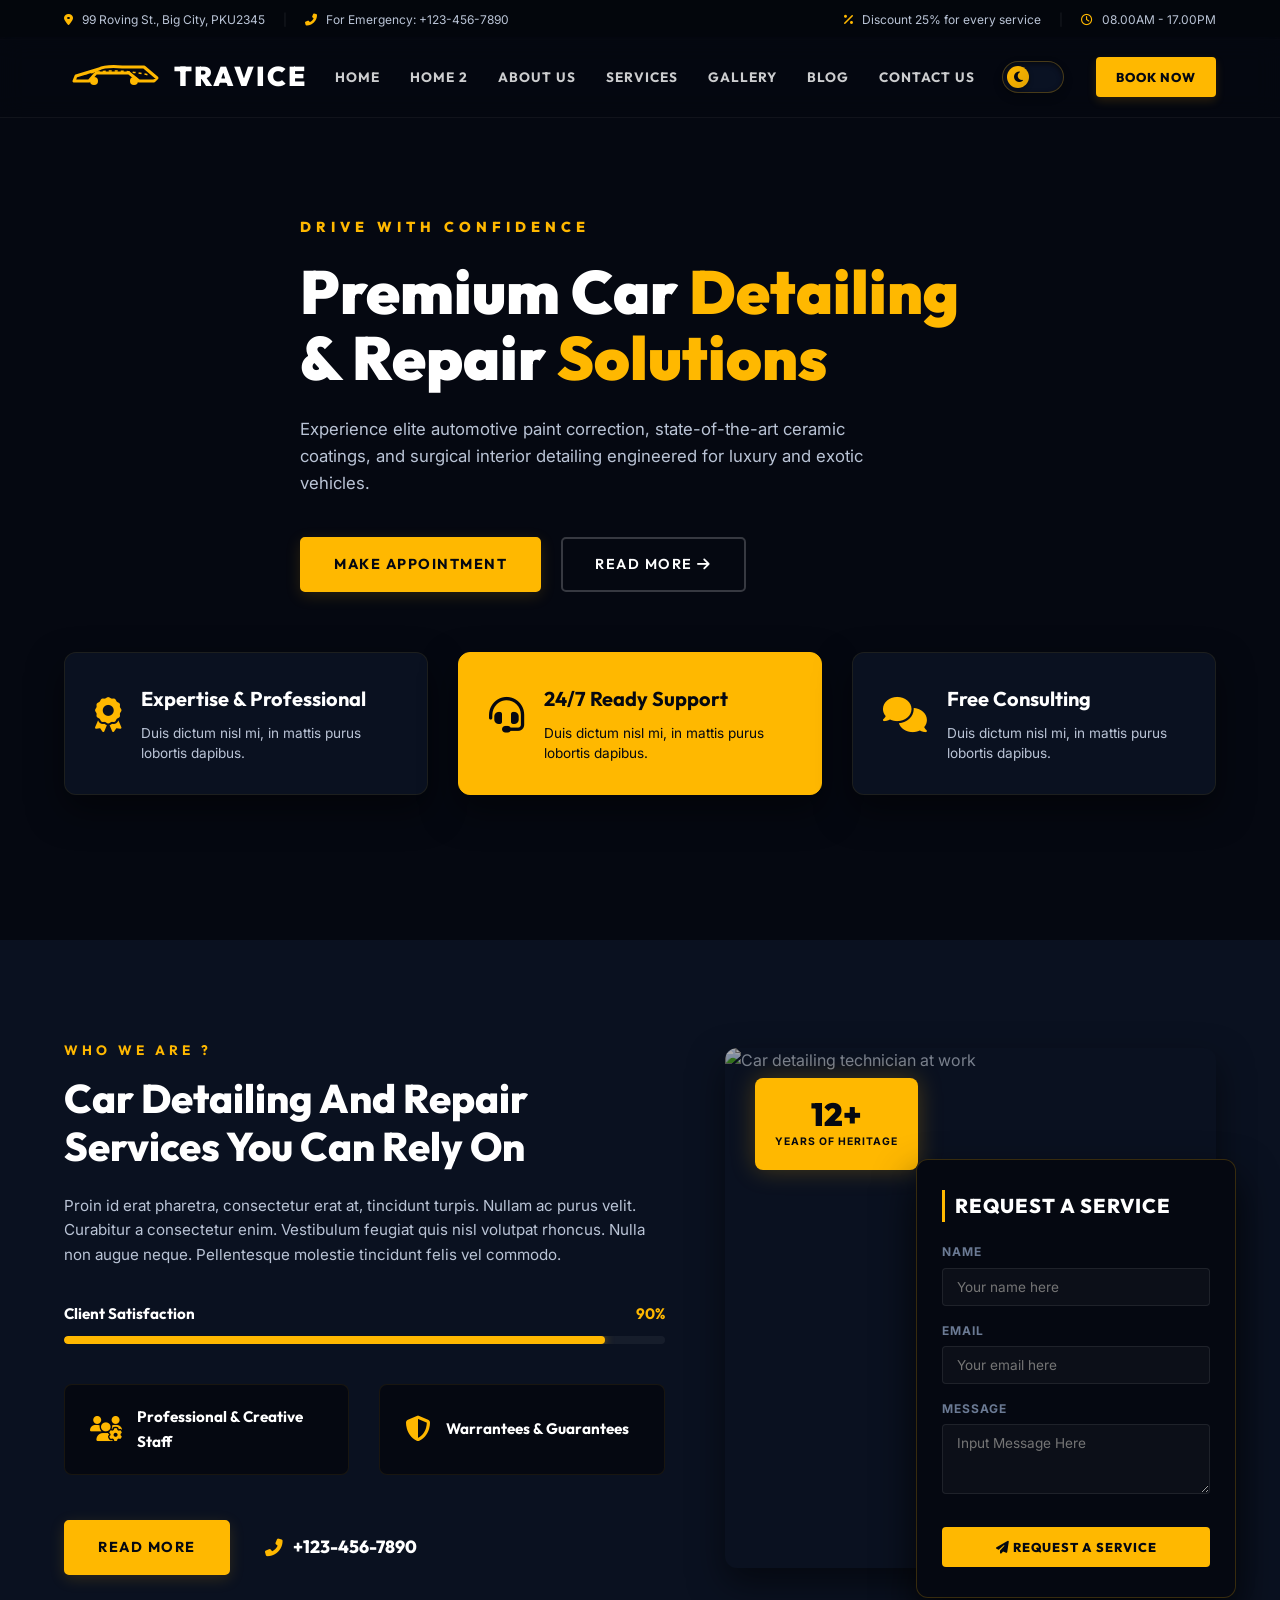
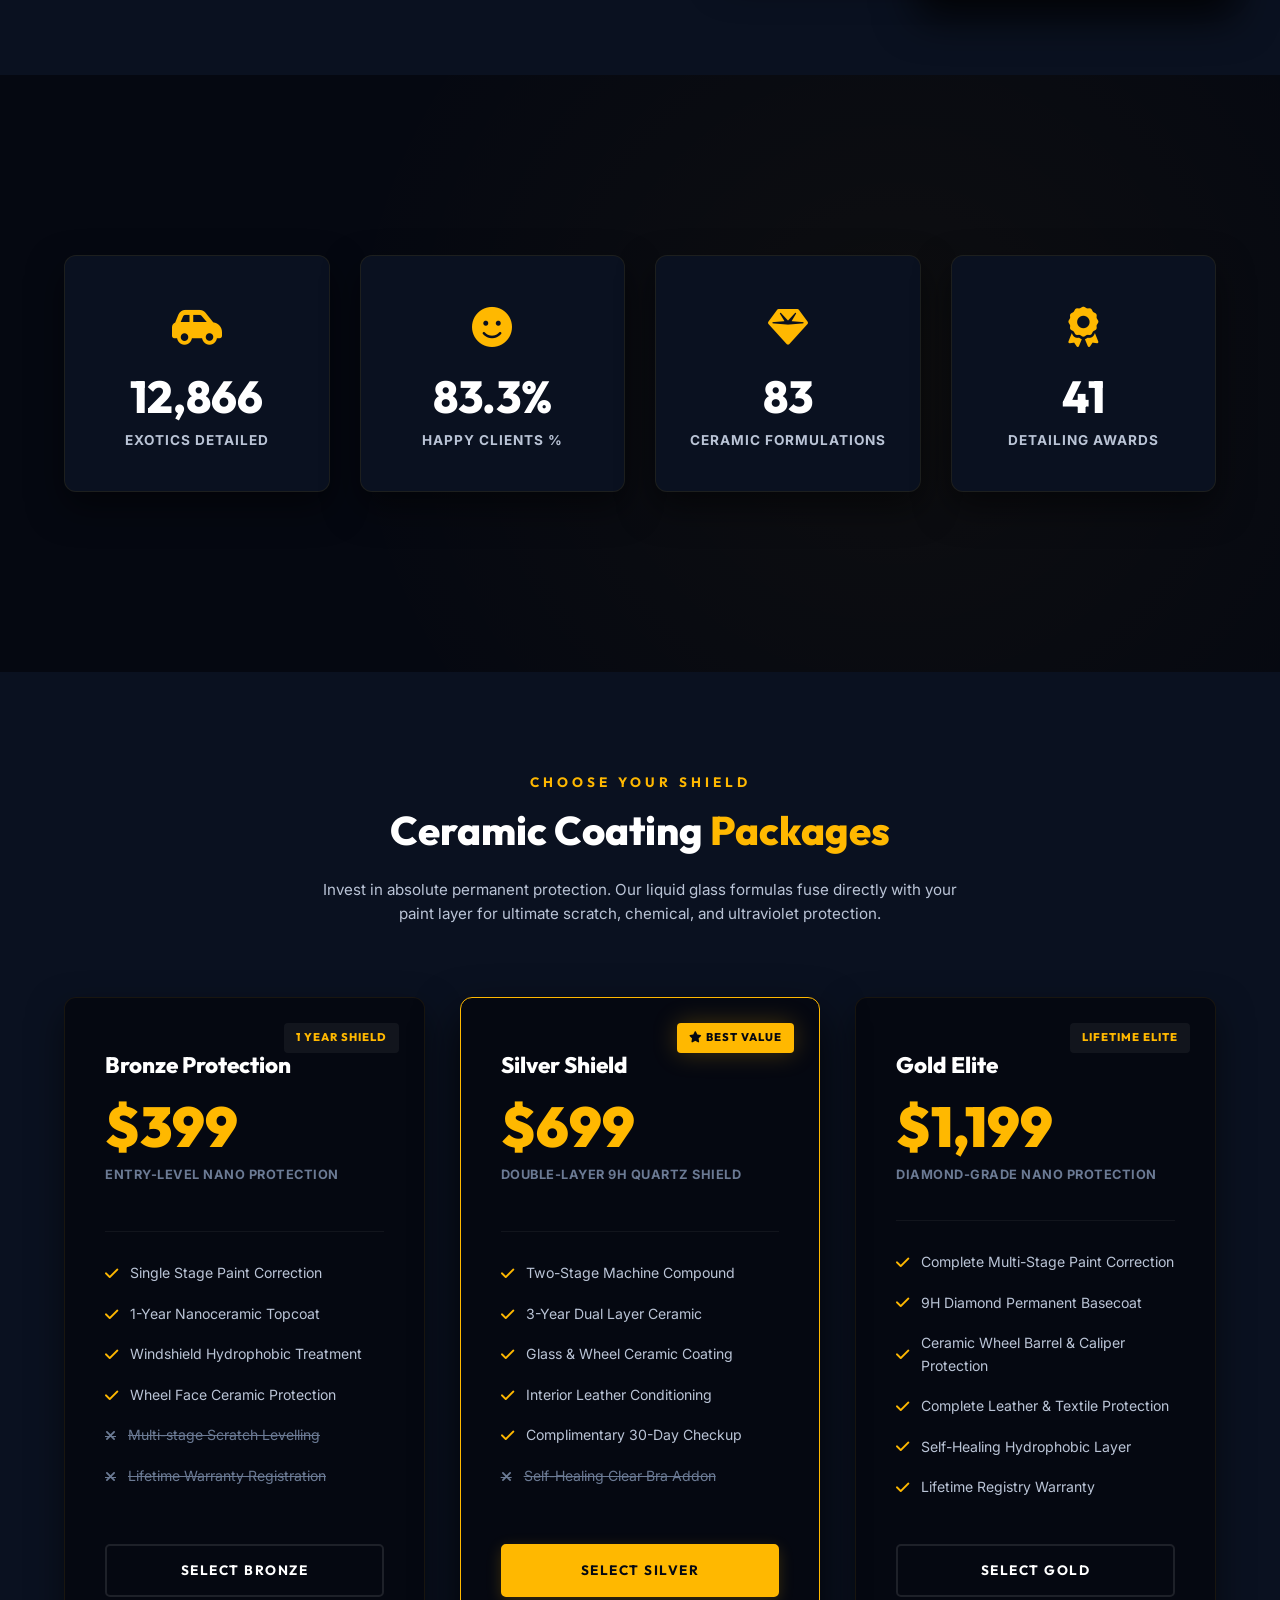
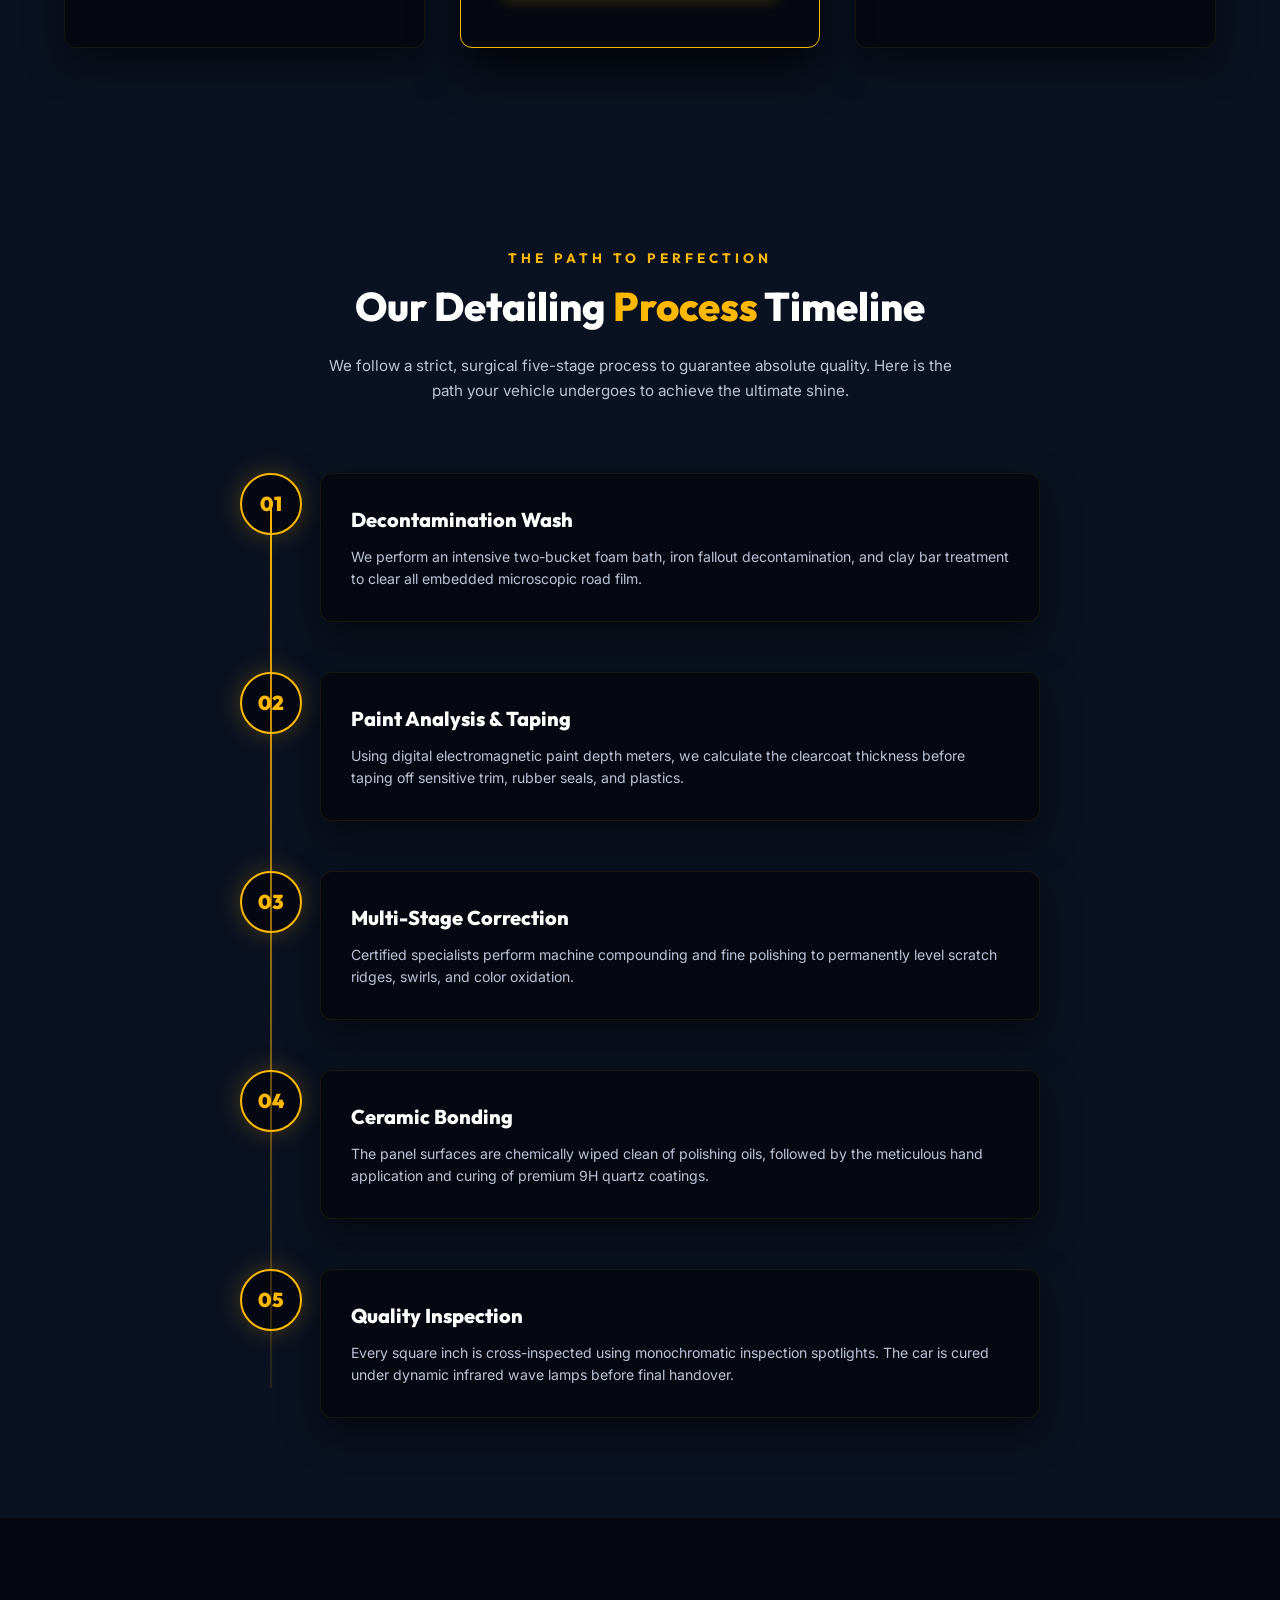
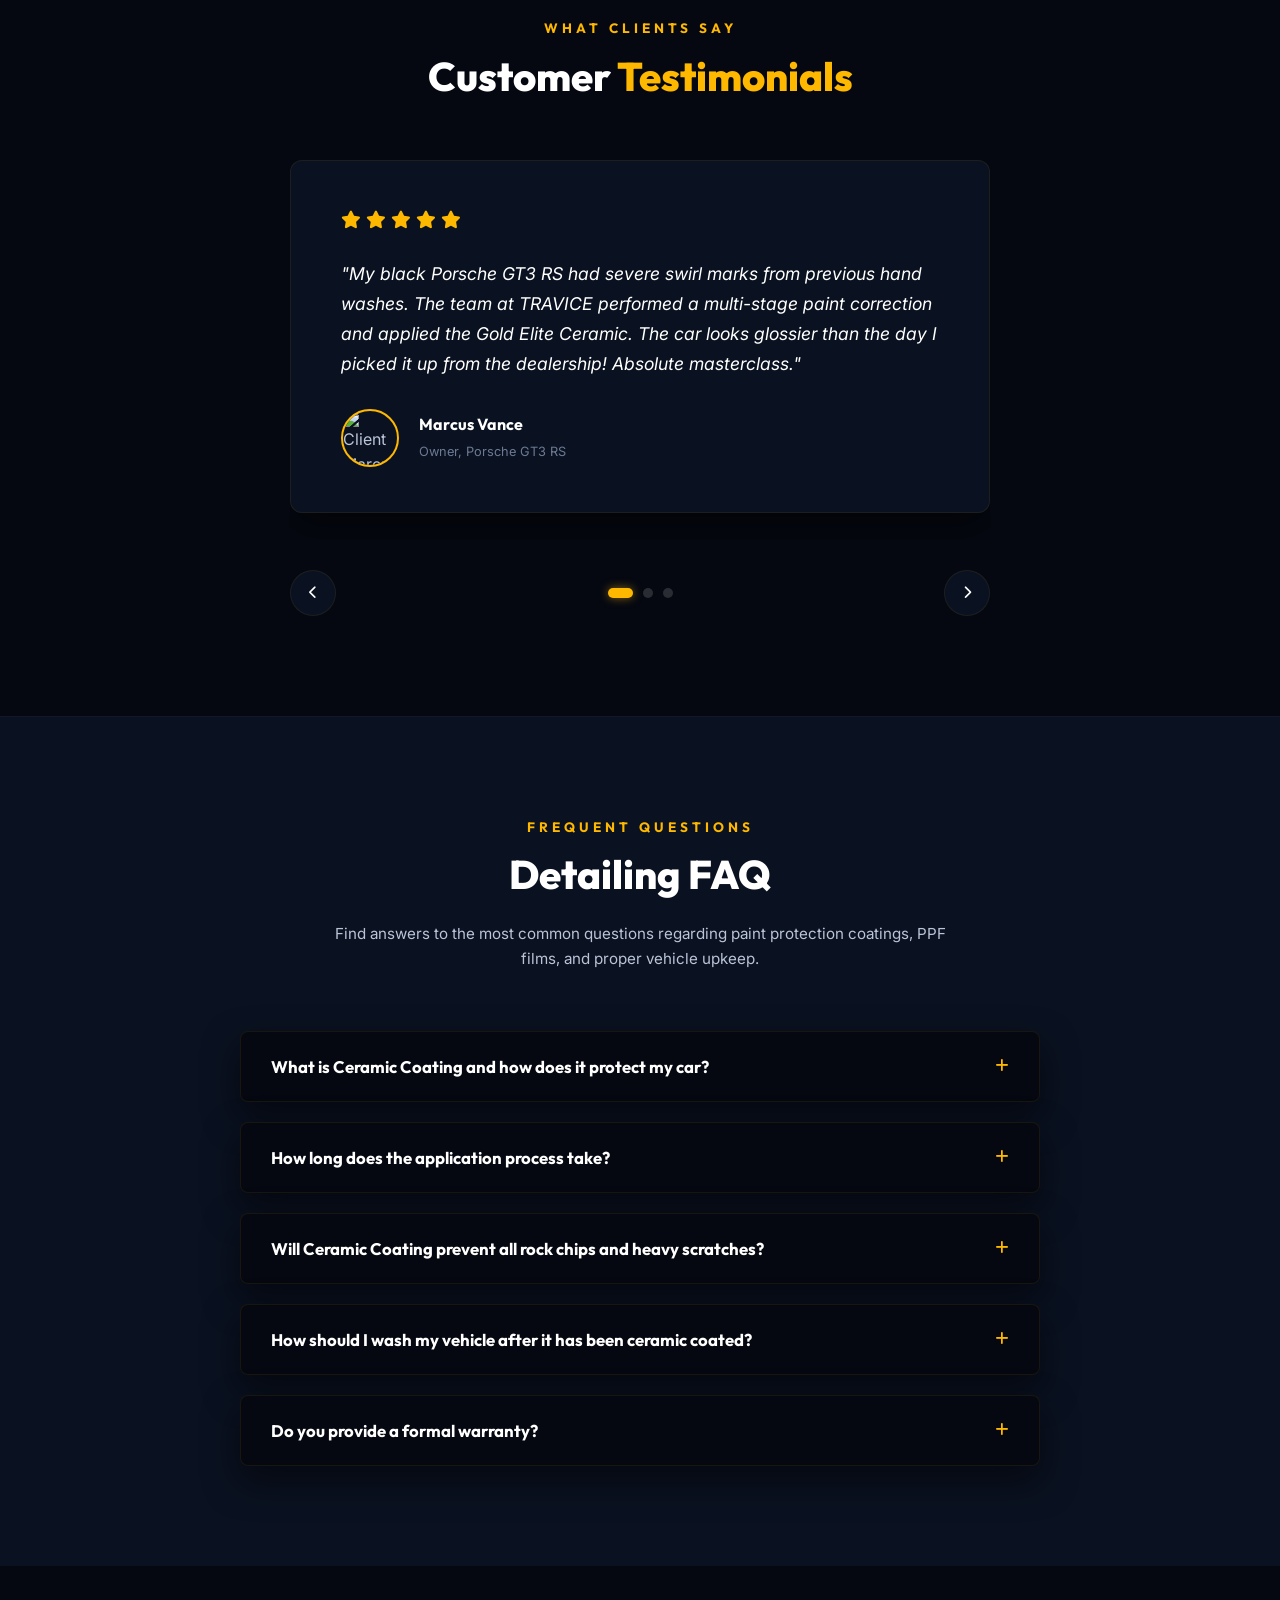
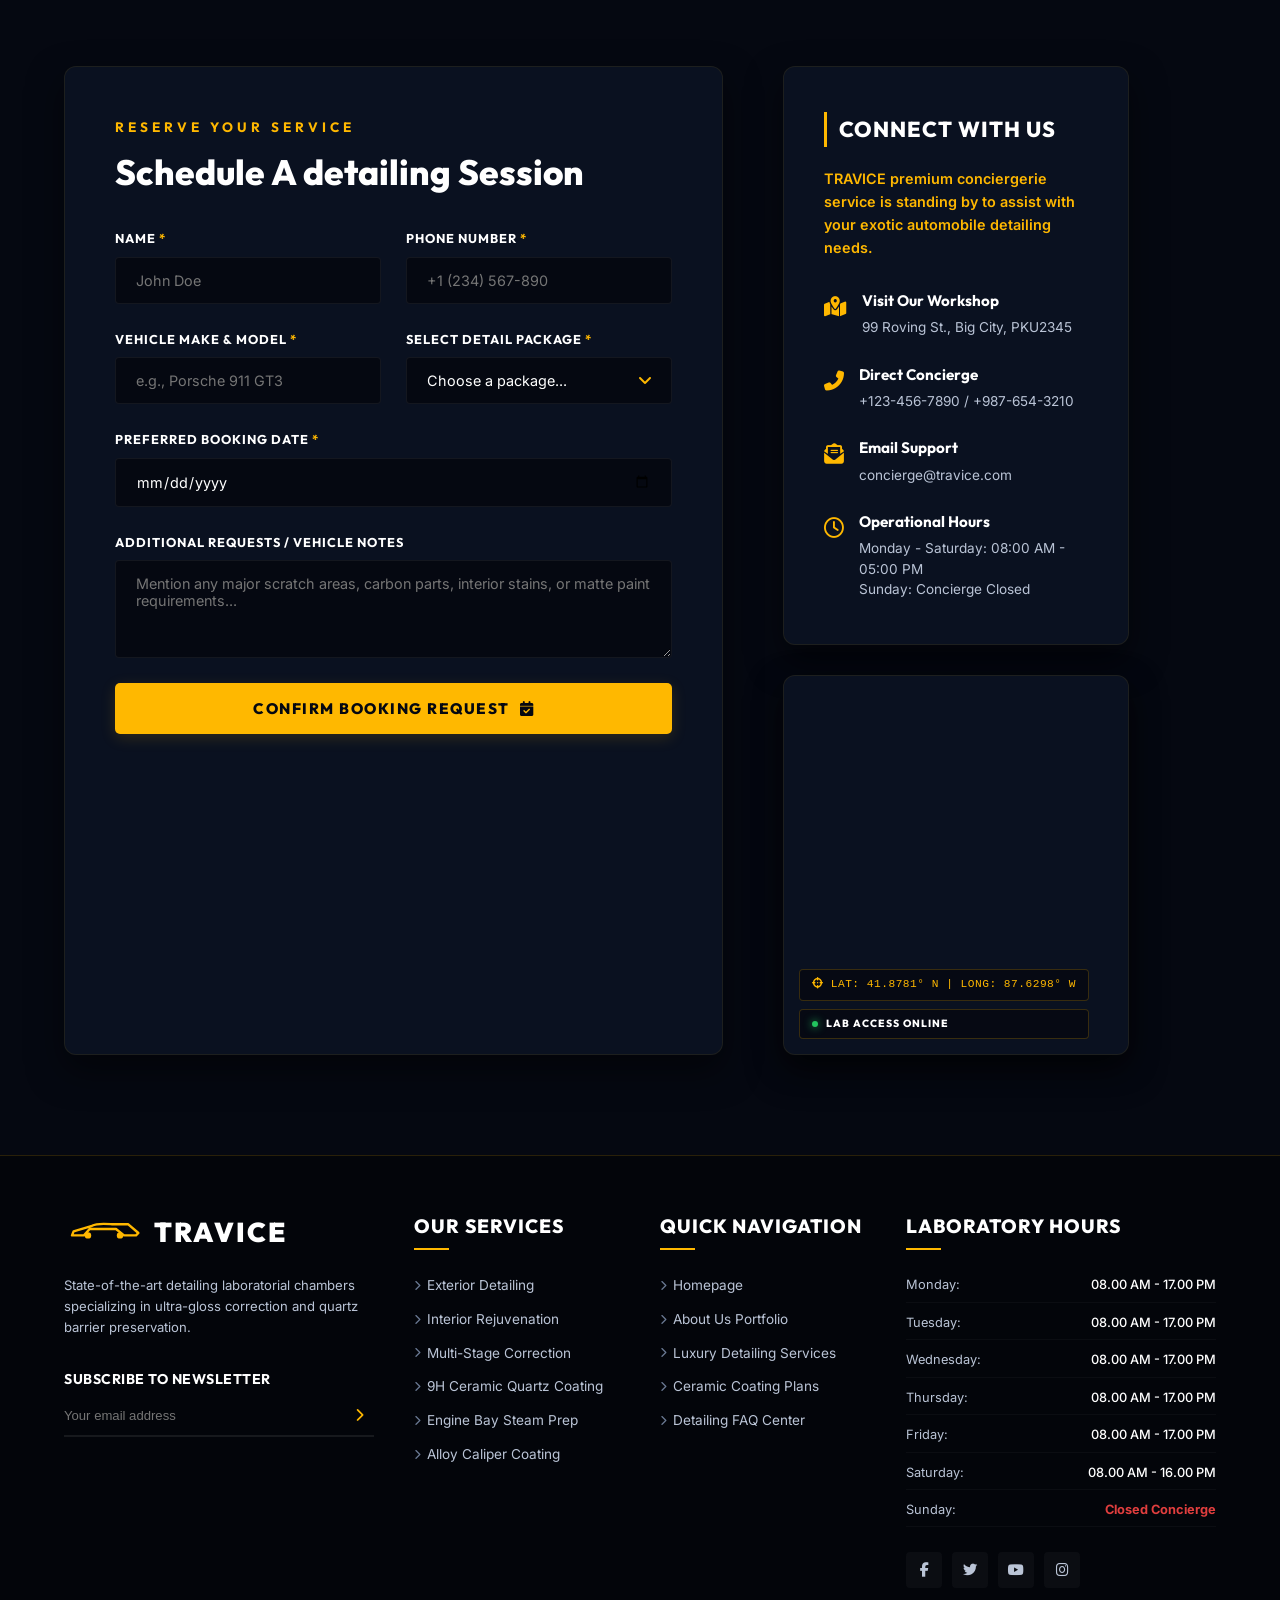
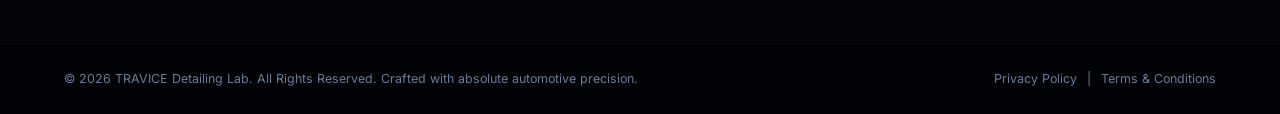
==== commit d28b0ac9: "first commit" ====
--- a/index.html
+++ b/index.html
@@ -19,6 +19,8 @@
     <link rel="stylesheet" href="style.css">
     <link rel="stylesheet" href="pages.css">
     <link rel="stylesheet" href="mobile.css">
+    <link rel="stylesheet" href="https://unpkg.com/leaflet@1.9.4/dist/leaflet.css"
+        integrity="sha256-p4NxAoJBhIIN+hmNHrzRCf9tD/miZyoHS5obTRR9BMY=" crossorigin="" />
     <!-- Theme Switcher Script (Instantly runs to avoid FOIT flashing) -->
     <script>
         (function () {
@@ -714,20 +716,14 @@
                         </div>
                     </div>
 
-                    <!-- Luxury Map Placeholder Styling -->
-                    <div class="map-placeholder-wrapper">
-                        <!-- Luxury Dark Glassmap graphic -->
-                        <div class="map-overlay">
-                            <div class="map-indicator">
-                                <i class="fas fa-map-marker-alt"></i>
-                                <span>TRAVICE DETAILING LAB</span>
-                            </div>
-                            <div class="map-btn">
-                                <a href="https://maps.google.com" target="_blank"><i
-                                        class="fas fa-external-link-alt"></i> VIEW FULL SCREEN MAP</a>
-                            </div>
-                        </div>
-                        <div class="grid-texture"></div>
+                    <!-- Interactive Premium Map -->
+                    <div class="map-wrapper-container">
+                        <div id="interactive-studio-map"></div>
+                        <div class="map-cyber-overlay">
+                            <div class="map-coordinates"><i class="fas fa-crosshairs"></i> LAT: 41.8781° N | LONG:
+                                87.6298° W</div>
+                            <div class="map-status-glow"><span class="pulse-dot"></span> LAB ACCESS ONLINE</div>
+                        </div>
                     </div>
                 </div>
 
@@ -1135,6 +1131,50 @@
         </div>
     </div>
 
+    <!-- LEAFLET MAP INITIALIZATION -->
+    <script src="https://unpkg.com/leaflet@1.9.4/dist/leaflet.js"
+        integrity="sha256-20nQCchB9co0qIjJZRGuk2/Z9VM+kNiyxNV1lvTlZBo=" crossorigin=""></script>
+    <script>
+        document.addEventListener('DOMContentLoaded', () => {
+            const mapElement = document.getElementById('interactive-studio-map');
+            if (mapElement && typeof L !== 'undefined') {
+                // Initialize map centered at Chicago Lab Coordinates (41.8781, -87.6298)
+                const map = L.map('interactive-studio-map', {
+                    center: [41.8781, -87.6298],
+                    zoom: 15,
+                    zoomControl: true,
+                    scrollWheelZoom: false
+                });
+
+                // Add CartoDB Dark Matter tile layer
+                L.tileLayer('https://{s}.basemaps.cartocdn.com/dark_all/{z}/{x}/{y}{r}.png', {
+                    attribution: '&copy; <a href="https://www.openstreetmap.org/copyright">OpenStreetMap</a> contributors &copy; <a href="https://carto.com/attributions">CARTO</a>',
+                    subdomains: 'abcd',
+                    maxZoom: 20
+                }).addTo(map);
+
+                // Custom div icon with pulsing concentric rings
+                const customIcon = L.divIcon({
+                    className: 'custom-gps-pin',
+                    html: '<div class="gps-dot"></div><div class="gps-pulse"></div>',
+                    iconSize: [20, 20],
+                    iconAnchor: [10, 10]
+                });
+
+                // Add custom pulsing marker pin
+                const marker = L.marker([41.8781, -87.6298], { icon: customIcon }).addTo(map);
+
+                // Bind custom popup card
+                marker.bindPopup(`
+                    <div style="padding: 5px;">
+                        <h4 style="margin:0 0 5px 0; color:#FFB800; font-family:\'Outfit\',sans-serif; font-weight:800; font-size:0.95rem; text-transform:uppercase; letter-spacing:0.5px;">TRAVICE Detailing Lab</h4>
+                        <p style="margin:0 0 4px 0; font-size:0.75rem; color:#BAC4D6; font-family:\'Inter\',sans-serif;">99 Roving St., Big City, PKU2345</p>
+                        <p style="margin:0; font-size:0.72rem; font-weight:700; color:#22c55e; font-family:\'Outfit\',sans-serif; text-transform:uppercase;"><i class="fas fa-check-circle"></i> Headquarters Chamber</p>
+                    </div>
+                `).openPopup();
+            }
+        });
+    </script>
     <!-- CUSTOM JAVASCRIPT -->
     <script src="script.js"></script>
 </body>
--- a/style.css
+++ b/style.css
@@ -1869,6 +1869,23 @@
     -webkit-appearance: none;
     -moz-appearance: none;
     cursor: pointer;
+    /* Dark mode styling for option list */
+    color-scheme: dark;
+    accent-color: var(--color-accent);
+}
+
+/* Styles for option elements in select dropdown */
+.custom-select-wrapper select option {
+    background-color: var(--color-secondary-dark);
+    color: var(--color-text-white);
+    padding: 8px 12px;
+}
+
+/* Checked/selected option styling */
+.custom-select-wrapper select option:checked {
+    background: linear-gradient(var(--color-accent), var(--color-accent));
+    background-color: var(--color-accent);
+    color: var(--color-primary-dark);
 }
 
 .custom-select-wrapper::after {
@@ -1881,6 +1898,7 @@
     transform: translateY(-50%);
     color: var(--color-accent);
     pointer-events: none;
+    z-index: 1;
 }
 
 /* Input Focus States */
@@ -1979,16 +1997,182 @@
     line-height: 1.5;
 }
 
-/* Luxury Google Maps Embed Placeholder Styling */
-.map-placeholder-wrapper {
+/* Luxury Google Maps Embed Placeholder & Interactive Wrapper Styling */
+.map-placeholder-wrapper,
+.map-wrapper-container {
     position: relative;
-    height: 250px;
+    height: 380px;
     border-radius: var(--border-radius-lg);
     border: 1px solid var(--color-card-border);
     background-color: var(--color-secondary-dark);
     overflow: hidden;
-    box-shadow: var(--shadow-premium);
-}
+    box-shadow: var(--shadow-premium), 0 10px 30px rgba(0, 0, 0, 0.4);
+    z-index: 5;
+    isolation: isolate;
+}
+
+#interactive-studio-map {
+    width: 100%;
+    height: 100%;
+    z-index: 1;
+}
+
+/* Customize Leaflet styles to match TRAVICE premium design */
+.leaflet-container {
+    background: #060912 !important;
+    font-family: var(--font-body) !important;
+}
+
+.leaflet-tile-container {
+    opacity: 0.85;
+}
+
+.leaflet-bar {
+    border: 1px solid rgba(255, 184, 0, 0.25) !important;
+    box-shadow: var(--shadow-premium) !important;
+    background-color: rgba(6, 9, 18, 0.85) !important;
+    backdrop-filter: blur(8px);
+}
+
+.leaflet-bar a {
+    background-color: transparent !important;
+    color: var(--color-accent) !important;
+    border-bottom: 1px solid rgba(255, 184, 0, 0.15) !important;
+    transition: var(--transition-snappy) !important;
+}
+
+.leaflet-bar a:hover {
+    background-color: var(--color-accent) !important;
+    color: #060912 !important;
+}
+
+/* Custom Pulsing Golden Pin for Leaflet */
+.custom-gps-pin {
+    width: 20px;
+    height: 20px;
+    position: relative;
+}
+
+.gps-dot {
+    width: 12px;
+    height: 12px;
+    background-color: var(--color-accent);
+    border: 2px solid #FFFFFF;
+    border-radius: 50%;
+    position: absolute;
+    top: 4px;
+    left: 4px;
+    box-shadow: 0 0 15px var(--color-accent), 0 0 25px rgba(255, 184, 0, 0.5);
+    z-index: 3;
+}
+
+.gps-pulse {
+    width: 36px;
+    height: 36px;
+    border: 2px solid var(--color-accent);
+    border-radius: 50%;
+    position: absolute;
+    top: -8px;
+    left: -8px;
+    animation: gpsMarkerPulse 2.2s infinite ease-out;
+    opacity: 0;
+    pointer-events: none;
+    z-index: 1;
+}
+
+@keyframes gpsMarkerPulse {
+    0% { transform: scale(0.4); opacity: 0; }
+    30% { opacity: 0.7; }
+    100% { transform: scale(1.6); opacity: 0; }
+}
+
+/* Custom styled Leaflet popups */
+.leaflet-popup-content-wrapper {
+    background: rgba(10, 17, 32, 0.9) !important;
+    border: 1px solid var(--color-accent) !important;
+    color: var(--color-text-white) !important;
+    backdrop-filter: blur(8px);
+    border-radius: var(--border-radius-md) !important;
+    box-shadow: var(--shadow-premium) !important;
+}
+
+.leaflet-popup-tip {
+    background: rgba(10, 17, 32, 0.9) !important;
+    border-left: 1px solid var(--color-accent) !important;
+    border-bottom: 1px solid var(--color-accent) !important;
+}
+
+.leaflet-popup-content h4 {
+    font-family: var(--font-heading);
+    color: var(--color-accent);
+    font-weight: 800;
+    margin: 0 0 6px 0;
+    font-size: 0.9rem;
+    letter-spacing: 1px;
+}
+
+.leaflet-popup-content p {
+    margin: 0;
+    font-size: 0.75rem;
+    color: var(--color-text-light);
+    line-height: 1.4;
+}
+
+/* Cyber overlays for map */
+.map-cyber-overlay {
+    position: absolute;
+    bottom: 15px;
+    left: 15px;
+    z-index: 1000;
+    display: flex;
+    flex-direction: column;
+    gap: 8px;
+    pointer-events: none;
+}
+
+.map-coordinates {
+    background: rgba(6, 9, 18, 0.85);
+    border: 1px solid rgba(255, 184, 0, 0.2);
+    border-radius: 4px;
+    padding: 6px 12px;
+    font-family: monospace;
+    font-size: 0.7rem;
+    color: var(--color-accent);
+    backdrop-filter: blur(4px);
+    letter-spacing: 0.5px;
+}
+
+.map-status-glow {
+    background: rgba(6, 9, 18, 0.85);
+    border: 1px solid rgba(255, 184, 0, 0.2);
+    border-radius: 4px;
+    padding: 6px 12px;
+    font-family: var(--font-heading);
+    font-weight: 800;
+    font-size: 0.65rem;
+    color: var(--color-text-white);
+    backdrop-filter: blur(4px);
+    letter-spacing: 1px;
+    display: flex;
+    align-items: center;
+    gap: 8px;
+}
+
+.pulse-dot {
+    width: 6px;
+    height: 6px;
+    background-color: #22c55e;
+    border-radius: 50%;
+    display: inline-block;
+    box-shadow: 0 0 8px #22c55e;
+    animation: statusMarkerPulse 1.5s infinite ease-out;
+}
+
+@keyframes statusMarkerPulse {
+    0% { transform: scale(1); opacity: 1; }
+    100% { transform: scale(2.5); opacity: 0; }
+}
+
 
 .grid-texture {
     position: absolute;
@@ -3411,7 +3595,8 @@
     display: flex;
     justify-content: space-between;
     align-items: center;
-    z-index: 5;
+    z-index: 10;
+    position: relative;
 }
 
 .map-badge {
@@ -3428,46 +3613,73 @@
 }
 
 .map-canvas-container {
-    position: absolute;
-    top: 0;
-    left: 0;
+    position: relative;
     width: 100%;
     height: 100%;
+    pointer-events: none;
+}
+
+/* Simulated interactive radar ripple rings centered on central marker */
+.map-radar-ring {
+    position: absolute;
+    top: 46%;
+    left: 50%;
+    width: 0;
+    height: 0;
+    border: 1.5px solid rgba(var(--color-accent-rgb), 0.25);
+    border-radius: 50%;
+    transform: translate(-50%, -50%);
+    animation: radarRipple 4.5s infinite cubic-bezier(0.1, 0.8, 0.3, 1);
+    pointer-events: none;
     z-index: 1;
+}
+
+@keyframes radarRipple {
+    0% {
+        width: 0;
+        height: 0;
+        opacity: 0.8;
+    }
+    100% {
+        width: 320px;
+        height: 320px;
+        opacity: 0;
+    }
 }
 
 /* Glassmorphic SVG dynamic automotive map representation */
 .map-grid-svg {
     width: 100%;
     height: 100%;
-    opacity: 0.12;
-    stroke: var(--color-accent);
-    stroke-width: 0.5px;
     position: absolute;
     top: 0;
     left: 0;
-}
-
-.map-radar-ring {
-    position: absolute;
-    width: 160px;
-    height: 160px;
-    border-radius: 50%;
-    border: 1px solid rgba(var(--color-accent-rgb), 0.15);
-    top: 50%;
-    left: 50%;
-    transform: translate(-50%, -50%);
-    animation: radarExpand 4s infinite linear;
-}
-
-.map-radar-ring:nth-child(2) {
-    animation-delay: 2s;
-}
-
-@keyframes radarExpand {
-    0% { width: 0; height: 0; opacity: 1; }
-    100% { width: 450px; height: 450px; opacity: 0; }
-}
+    z-index: 0;
+    pointer-events: none;
+}
+
+.cyber-road-path {
+    stroke: rgba(255, 184, 0, 0.12);
+    stroke-width: 1.5px;
+    transition: var(--transition-smooth);
+}
+
+.cyber-road-pulse {
+    stroke: var(--color-accent);
+    stroke-width: 2.5px;
+    stroke-dasharray: 10 50;
+    stroke-dashoffset: 100;
+    animation: flowPulse 5s infinite linear;
+    opacity: 0.8;
+}
+
+@keyframes flowPulse {
+    to {
+        stroke-dashoffset: 0;
+    }
+}
+
+
 
 /* Pulsing map markers for coverage zones */
 .map-pulse-marker {
@@ -3476,7 +3688,7 @@
     height: 14px;
     border-radius: 50%;
     background-color: var(--color-accent);
-    z-index: 3;
+    z-index: 2;
     cursor: pointer;
     box-shadow: 0 0 15px var(--color-accent);
 }
@@ -3491,6 +3703,7 @@
     top: 0;
     left: 0;
     animation: markerPulse 1.8s infinite ease-in-out;
+    z-index: -1;
 }
 
 @keyframes markerPulse {
@@ -3525,6 +3738,7 @@
     visibility: hidden;
     transition: var(--transition-smooth);
     box-shadow: var(--shadow-premium), 0 0 15px rgba(var(--color-accent-rgb), 0.15);
+    z-index: 10;
 }
 
 .map-pulse-marker:hover .marker-label,
@@ -3547,7 +3761,8 @@
 
 /* Interactive list of locations */
 .map-regions-drawer {
-    z-index: 5;
+    z-index: 1;
+    position: relative;
     background-color: rgba(var(--color-primary-dark), 0.85);
     backdrop-filter: blur(8px);
     -webkit-backdrop-filter: blur(8px);
@@ -3556,7 +3771,9 @@
     padding: 20px;
     max-height: 180px;
     overflow-y: auto;
+    overflow-x: hidden;
     box-shadow: var(--shadow-premium);
+    isolation: isolate;
 }
 
 .map-regions-title {
@@ -3579,6 +3796,10 @@
     display: flex;
     flex-wrap: wrap;
     gap: 8px;
+    position: relative;
+    z-index: 1;
+    width: 100%;
+    overflow: hidden;
 }
 
 .region-badge {
@@ -3591,6 +3812,9 @@
     border-radius: 20px;
     cursor: pointer;
     transition: var(--transition-snappy);
+    position: relative;
+    z-index: 1;
+    flex-shrink: 0;
 }
 
 .region-badge:hover, .region-badge.active {
@@ -3598,6 +3822,8 @@
     color: var(--color-primary-dark);
     border-color: var(--color-accent);
     box-shadow: 0 4px 10px rgba(var(--color-accent-rgb), 0.15);
+    position: relative;
+    z-index: 2;
 }
 
 /* Service Times overlay box */
@@ -3607,8 +3833,9 @@
     align-items: center;
     border-top: 1px solid rgba(255, 255, 255, 0.05);
     padding-top: 20px;
-    z-index: 5;
+    z-index: 10;
     background-color: transparent;
+    position: relative;
 }
 
 .timing-info {
--- a/mobile.css
+++ b/mobile.css
@@ -400,6 +400,21 @@
         font-size: 0.9rem;
         padding: 11px 12px;
         width: 100%;
+        max-width: 100%;
+    }
+
+    /* Ensure custom select wrapper doesn't overflow on mobile */
+    .custom-select-wrapper {
+        max-width: 100%;
+        overflow: hidden;
+    }
+
+    .custom-select-wrapper select {
+        max-width: 100%;
+    }
+
+    .custom-select-wrapper::after {
+        right: 12px;
     }
 
     .form-group label {
@@ -934,7 +949,124 @@
     }
 
     /* ============================================================
-       31. CARD & IMAGE HOVER OVERLAYS
+       31. SERVICES PAGE — MAP & REGIONS
+       ============================================================ */
+    .zones-grid {
+        grid-template-columns: 1fr;
+        gap: 24px;
+    }
+
+    .zone-feature-card {
+        padding: 20px 16px;
+    }
+
+    .zone-feature-card h3 {
+        font-size: 1rem;
+    }
+
+    .zone-feature-card p {
+        font-size: 0.82rem;
+    }
+
+    /* Map visual card — reduce height for mobile */
+    .map-visual-card {
+        height: auto !important;
+        min-height: 380px;
+        padding: 20px 16px;
+        overflow: hidden !important;
+        position: relative;
+        z-index: 0;
+        isolation: isolate;
+    }
+
+    .map-visual-header {
+        flex-direction: column;
+        gap: 10px;
+        align-items: flex-start;
+        z-index: 10;
+        position: relative;
+    }
+
+    .map-badge {
+        font-size: 0.65rem;
+        padding: 4px 10px;
+    }
+
+    .map-canvas-container {
+        height: 185px !important;
+        position: relative;
+        overflow: hidden !important;
+    }
+
+    /* Map regions drawer — compact for mobile */
+    .map-regions-drawer {
+        height: auto !important;
+        max-height: none !important;
+        padding: 16px;
+        overflow: visible !important;
+        z-index: 15;
+        position: relative;
+        isolation: isolate;
+    }
+
+    .map-regions-title {
+        font-size: 0.75rem;
+        flex-direction: column;
+        gap: 6px;
+        z-index: 10;
+        position: relative;
+    }
+
+    .map-regions-title span {
+        display: block;
+        width: 100%;
+    }
+
+    /* Region badges — mobile optimized */
+    .regions-badges-grid {
+        display: flex !important;
+        flex-wrap: wrap !important;
+        gap: 8px !important;
+        position: relative;
+        z-index: 1;
+        width: 100% !important;
+        overflow: visible !important;
+    }
+
+    .region-badge {
+        font-size: 0.65rem;
+        padding: 6px 12px !important;
+        white-space: nowrap !important;
+        flex: 0 1 auto !important;
+        position: relative;
+        z-index: 1;
+        flex-shrink: 0 !important;
+    }
+
+    .region-badge:hover,
+    .region-badge:active,
+    .region-badge.active {
+        position: relative;
+        z-index: 2;
+    }
+
+    .map-timing-footer {
+        flex-direction: column;
+        gap: 12px;
+        align-items: flex-start;
+        padding-top: 16px;
+        z-index: 10;
+        position: relative;
+    }
+
+    .timing-info {
+        font-size: 0.75rem;
+        position: relative;
+        z-index: 1;
+    }
+
+    /* ============================================================
+       32. CARD & IMAGE HOVER OVERLAYS
        ============================================================ */
     /* Ensure hover overlays don't bleed outside */
     .gallery-overlay,
@@ -956,6 +1088,110 @@
 
 
 /* ============================================================
+   TABLET RESPONSIVE: 576px - 991px
+   ============================================================ */
+@media (min-width: 576px) and (max-width: 991px) {
+
+    /* Services page map regions - optimize for tablet */
+    .map-visual-card {
+        height: auto !important;
+        min-height: 450px;
+        padding: 30px 24px;
+        overflow: hidden !important;
+        position: relative;
+        z-index: 0;
+        isolation: isolate;
+    }
+
+    .map-visual-header {
+        flex-direction: row;
+        gap: 15px;
+        align-items: center;
+        z-index: 10;
+        position: relative;
+    }
+
+    .map-badge {
+        font-size: 0.68rem;
+        padding: 5px 12px;
+    }
+
+    .map-canvas-container {
+        height: 240px !important;
+        position: relative;
+        overflow: hidden !important;
+    }
+
+    .map-regions-drawer {
+        height: auto !important;
+        max-height: none !important;
+        padding: 18px;
+        overflow: visible !important;
+        z-index: 15;
+        position: relative;
+        isolation: isolate;
+    }
+
+    .map-regions-title {
+        font-size: 0.8rem;
+        flex-direction: row;
+        gap: 8px;
+        justify-content: space-between;
+        z-index: 10;
+        position: relative;
+    }
+
+    .map-regions-title span {
+        display: inline;
+        width: auto;
+    }
+
+    /* Region badges — tablet optimized */
+    .regions-badges-grid {
+        display: flex !important;
+        flex-wrap: wrap !important;
+        gap: 8px !important;
+        position: relative;
+        z-index: 1;
+        width: 100% !important;
+        overflow: visible !important;
+    }
+
+    .region-badge {
+        font-size: 0.7rem;
+        padding: 6px 12px !important;
+        white-space: nowrap !important;
+        position: relative;
+        z-index: 1;
+        flex-shrink: 0 !important;
+    }
+
+    .region-badge:hover,
+    .region-badge:active,
+    .region-badge.active {
+        position: relative;
+        z-index: 2;
+    }
+
+    .map-timing-footer {
+        flex-direction: row;
+        gap: 15px;
+        align-items: center;
+        padding-top: 18px;
+        z-index: 10;
+        position: relative;
+    }
+
+    .timing-info {
+        font-size: 0.8rem;
+        position: relative;
+        z-index: 1;
+    }
+
+}
+
+
+/* ============================================================
    ADDITIONAL: Narrow 360px specific tweaks
    ============================================================ */
 @media (max-width: 400px) {
@@ -1042,3 +1278,107 @@
     }
 
 } /* END @media (max-width: 400px) */
+
+/* ============================================================
+   28. FOOTER MOBILE ALIGNMENT FIX (Below 768px)
+   ============================================================ */
+@media (max-width: 767px) {
+    /* Center all footer content horizontally */
+    .footer-col {
+        display: flex;
+        flex-direction: column;
+        align-items: center;
+        text-align: center;
+        padding: 0;
+    }
+
+    .footer-col h3, .footer-col-title {
+        text-align: center;
+        width: 100%;
+        margin-left: auto;
+        margin-right: auto;
+    }
+
+    /* Logo and Newsletter centering */
+    .footer-logo {
+        justify-content: center;
+        width: 100%;
+    }
+
+    .newsletter-wrapper {
+        display: flex;
+        flex-direction: column;
+        align-items: center;
+        text-align: center;
+        width: 100%;
+    }
+
+    .newsletter-wrapper h4 {
+        text-align: center;
+    }
+
+    .newsletter-input-group {
+        width: 100%;
+        max-width: 350px;
+        margin-left: auto;
+        margin-right: auto;
+    }
+
+    /* Lists and Social centering */
+    .footer-links, .links-col ul {
+        display: flex;
+        flex-direction: column;
+        align-items: center;
+        width: 100%;
+    }
+
+    .footer-socials {
+        justify-content: center;
+        width: 100%;
+        margin-top: 15px;
+    }
+
+    /* Fixed Laboratory Hours Section */
+    .hours-list {
+        width: 100%;
+        max-width: 320px;
+        margin-left: auto;
+        margin-right: auto;
+        display: flex;
+        flex-direction: column;
+        gap: 12px;
+    }
+
+    .hours-list li {
+        display: flex;
+        flex-direction: row;
+        justify-content: space-between;
+        align-items: center;
+        flex-wrap: nowrap !important; /* Force stay on one line */
+        width: 100%;
+        padding-left: 0;
+        padding-right: 0;
+        border-bottom: 1px solid rgba(255, 255, 255, 0.05);
+        padding-bottom: 8px;
+    }
+
+    .hours-list li span:nth-child(1) {
+        text-align: left;
+        flex: 0 0 auto;
+    }
+
+    .hours-list li span:nth-child(2) {
+        text-align: right;
+        flex: 1 1 auto;
+        white-space: nowrap; /* Prevent time from wrapping */
+        padding-left: 10px;
+    }
+
+    .footer-bottom-flex {
+        flex-direction: column;
+        justify-content: center;
+        align-items: center;
+        text-align: center;
+        gap: 12px;
+    }
+}
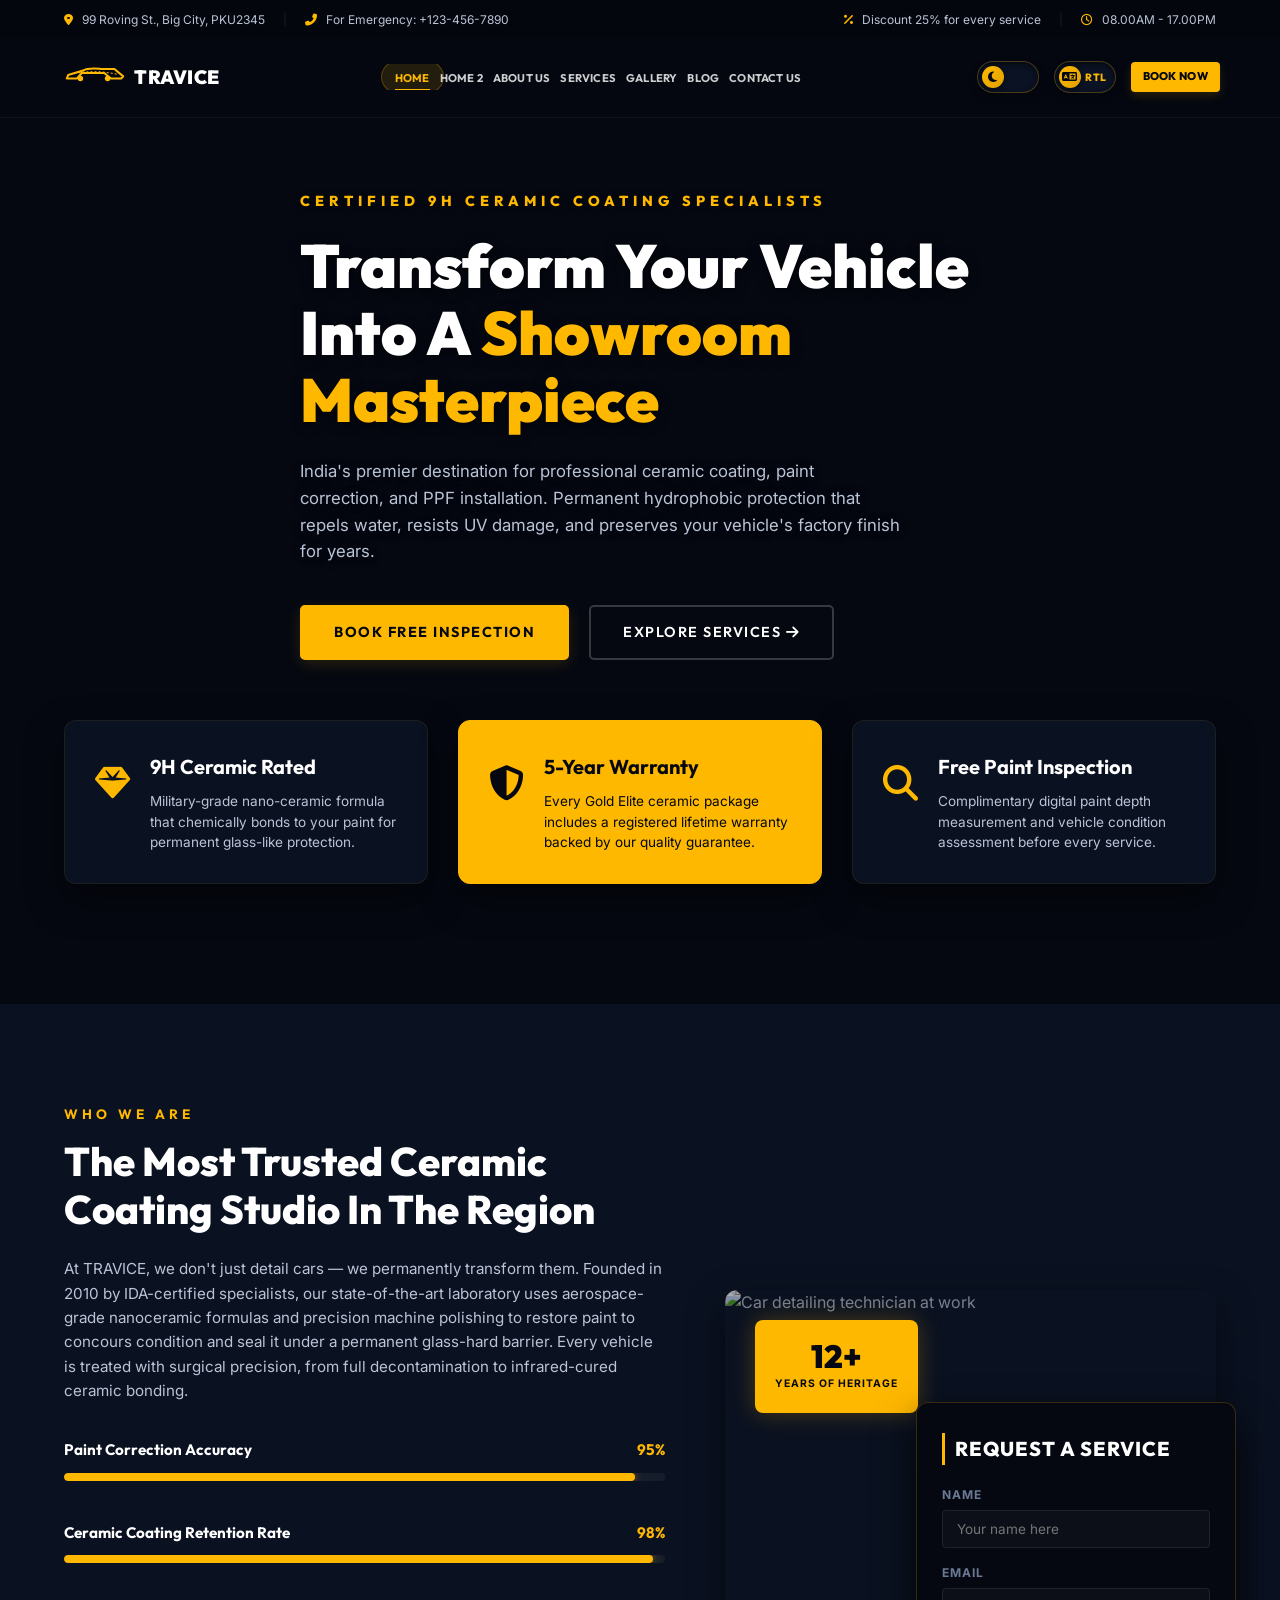
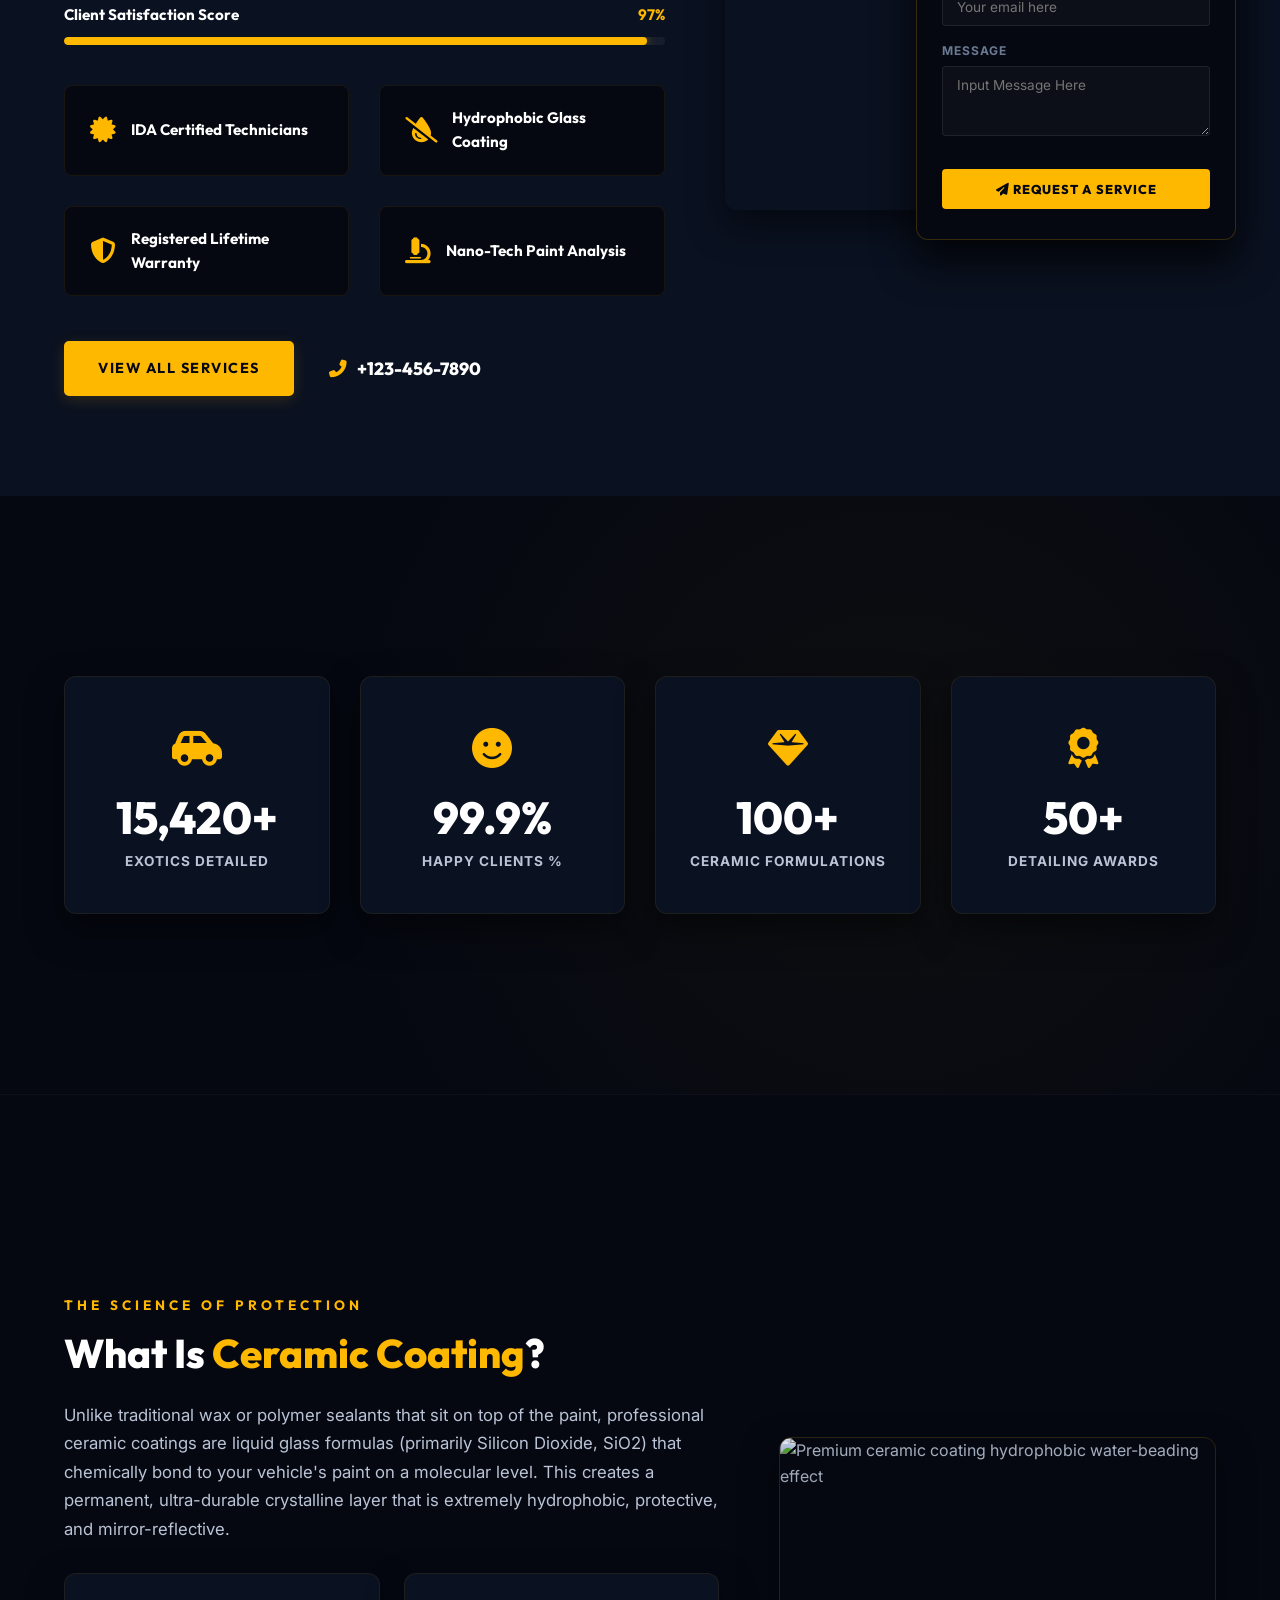
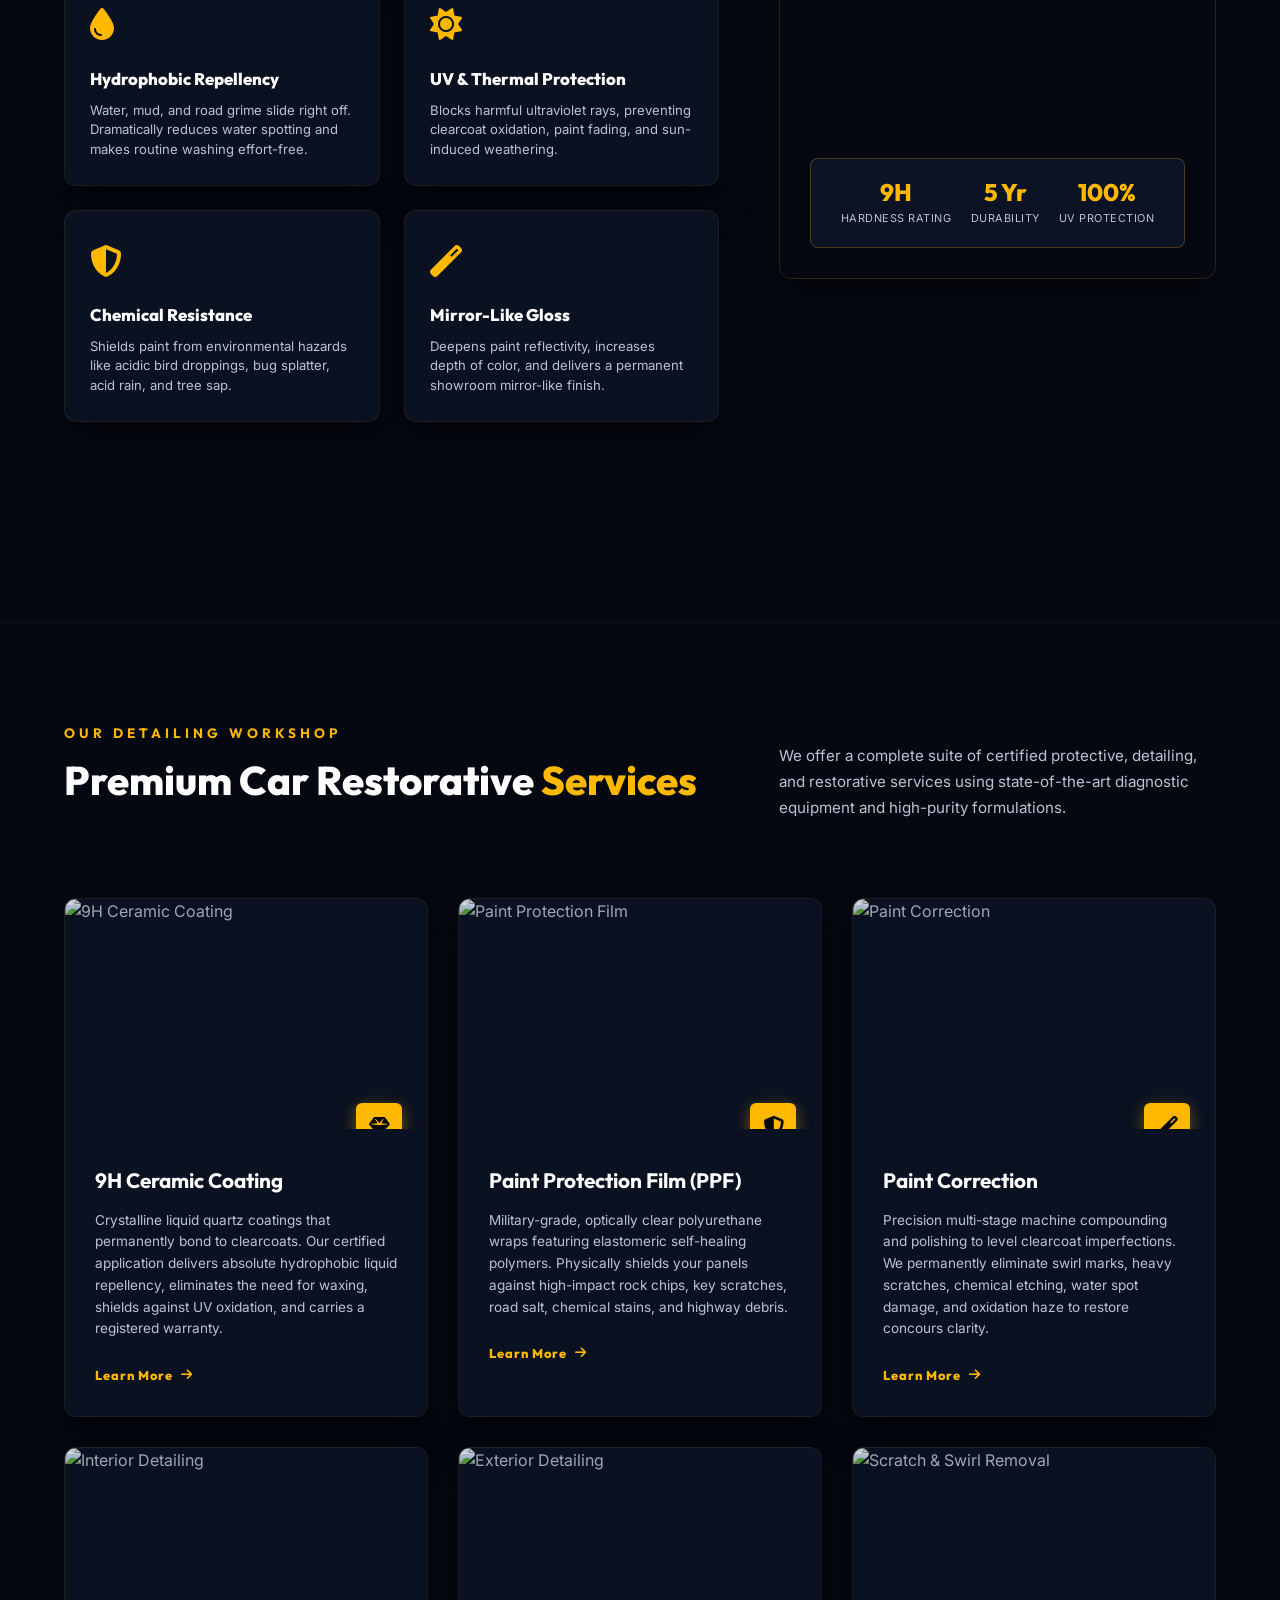
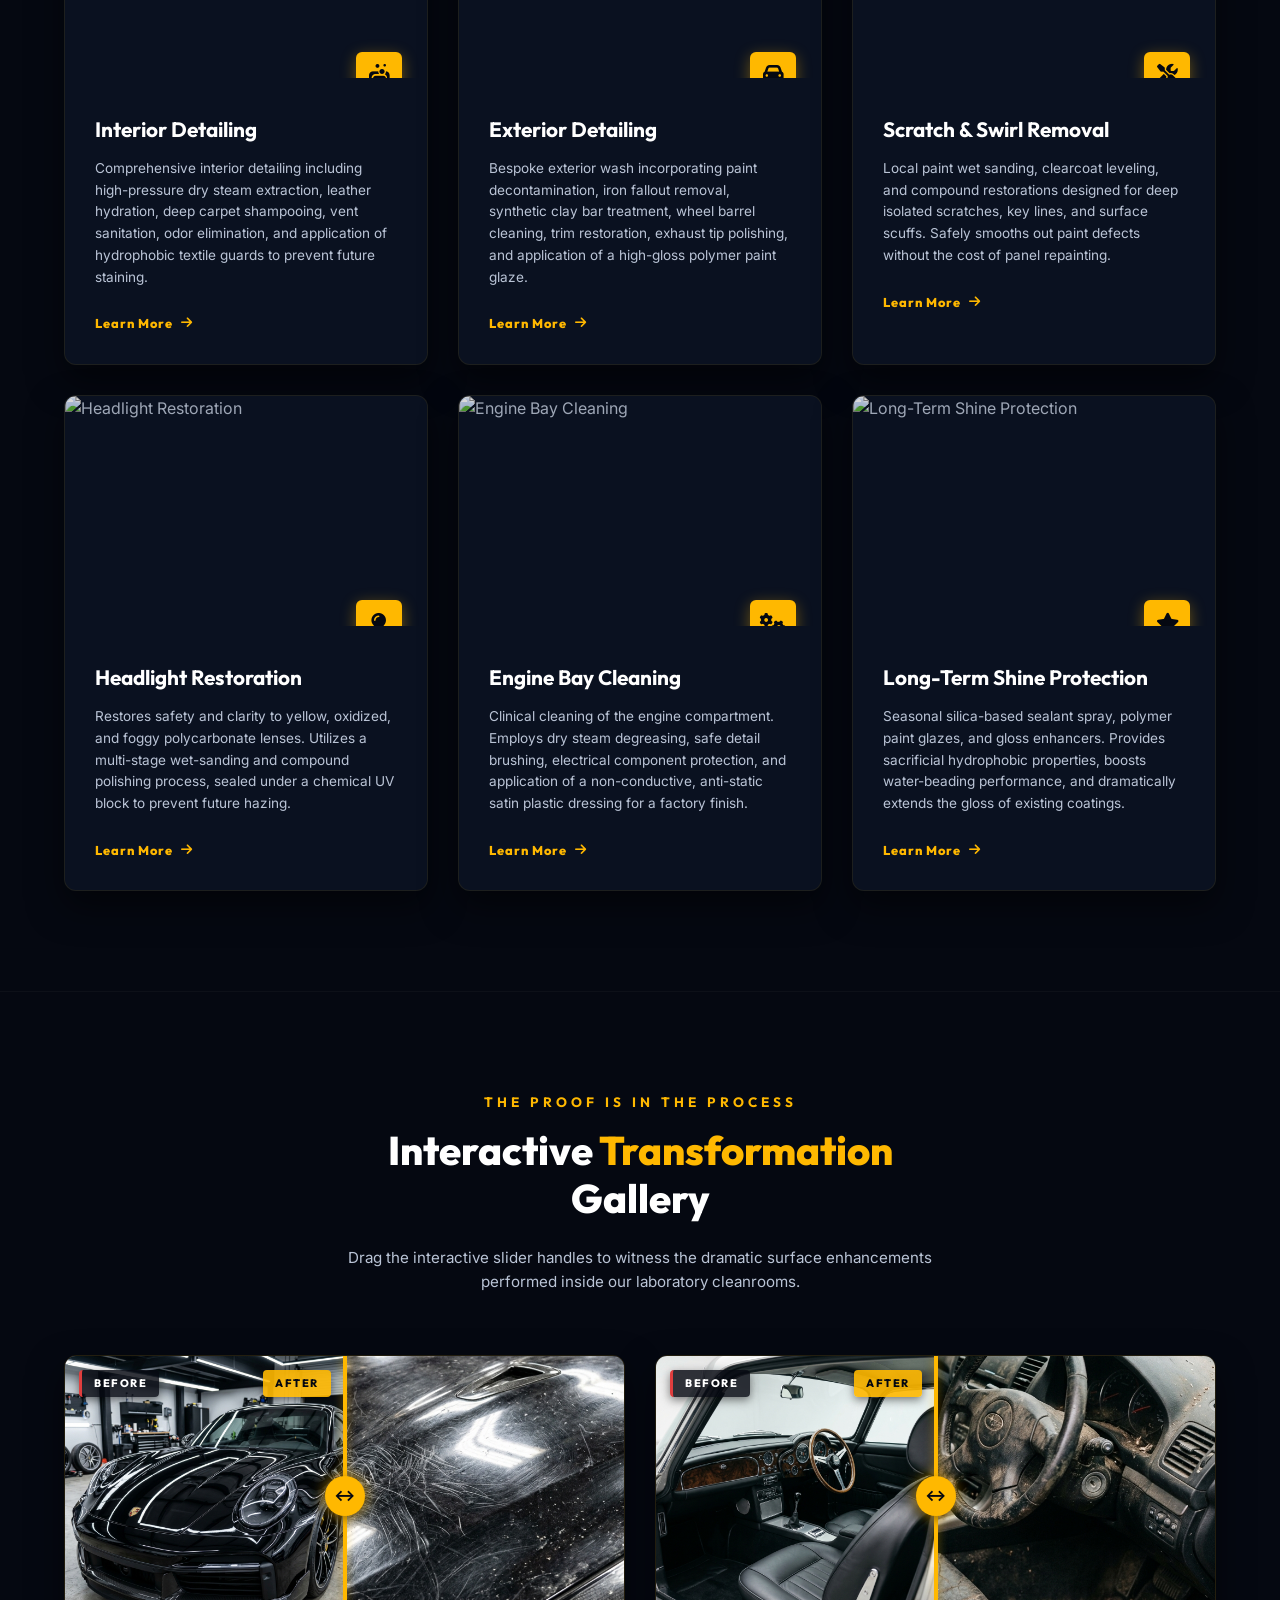
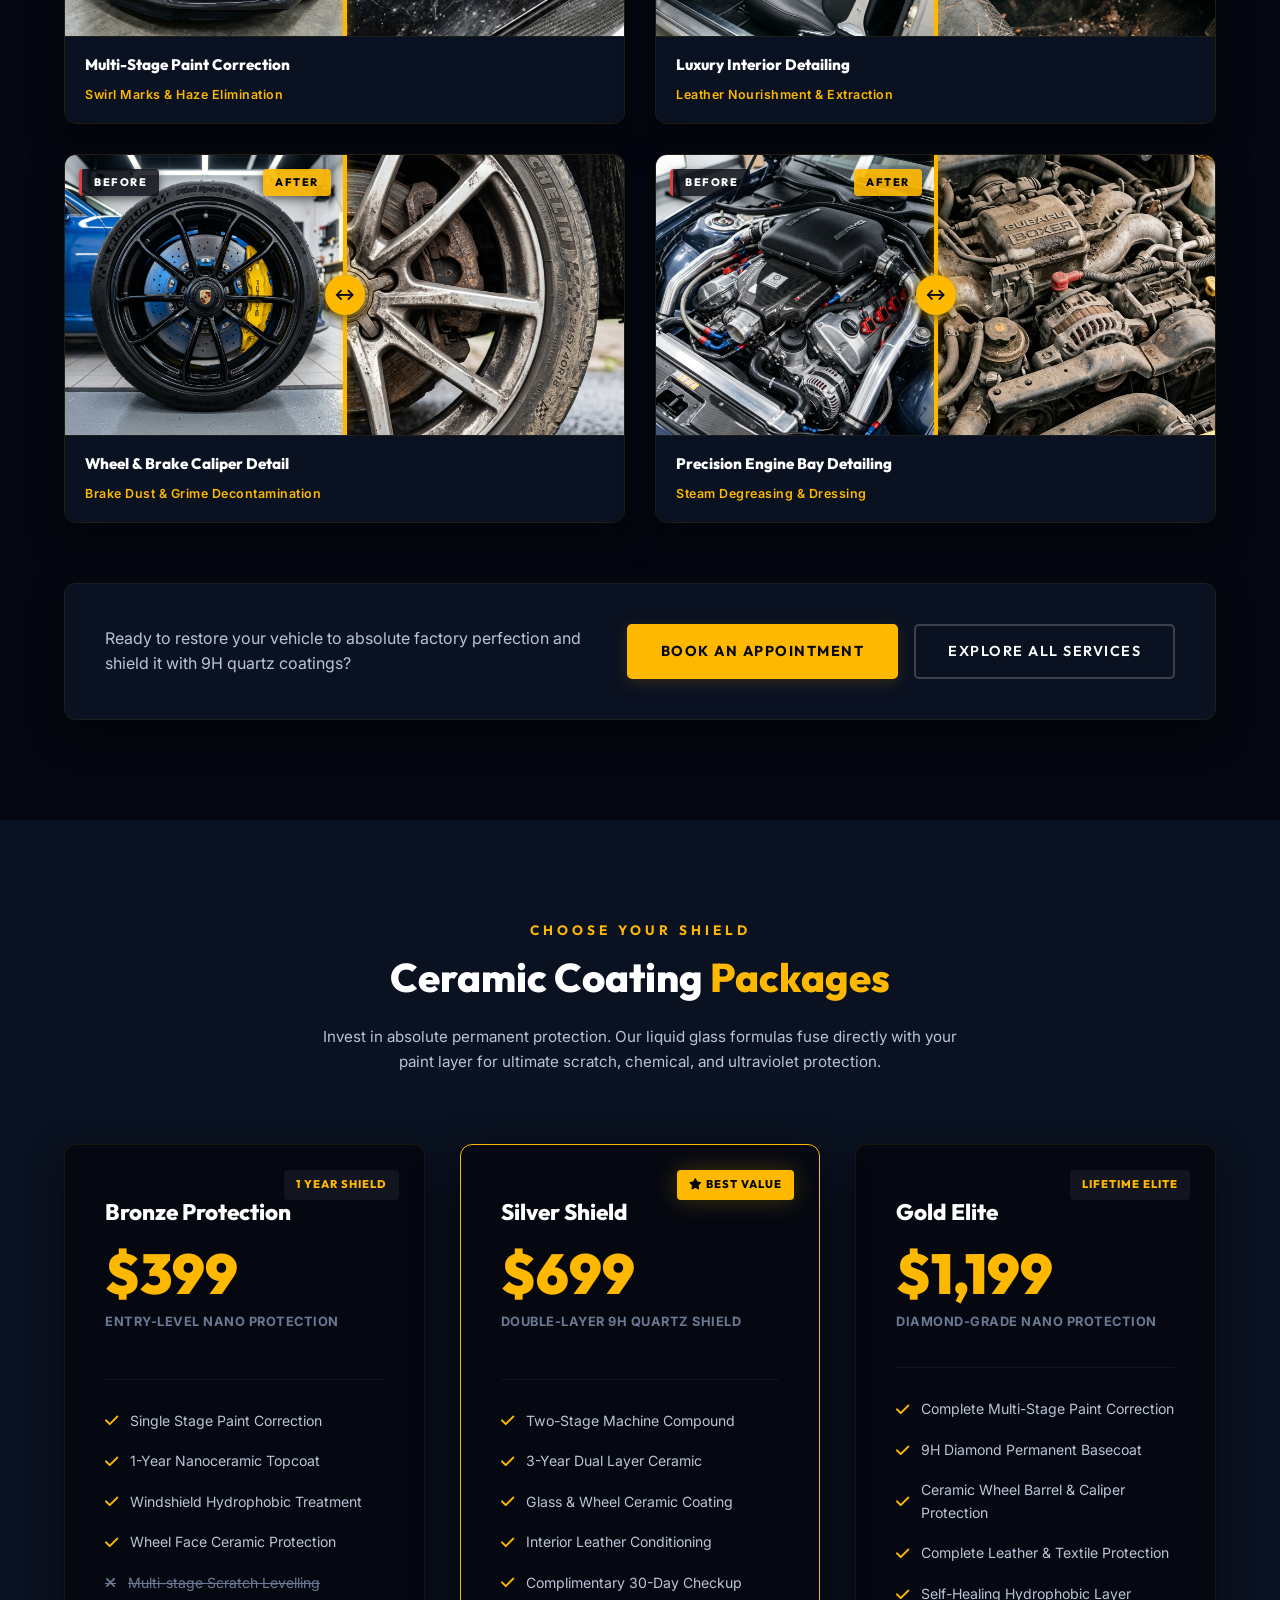
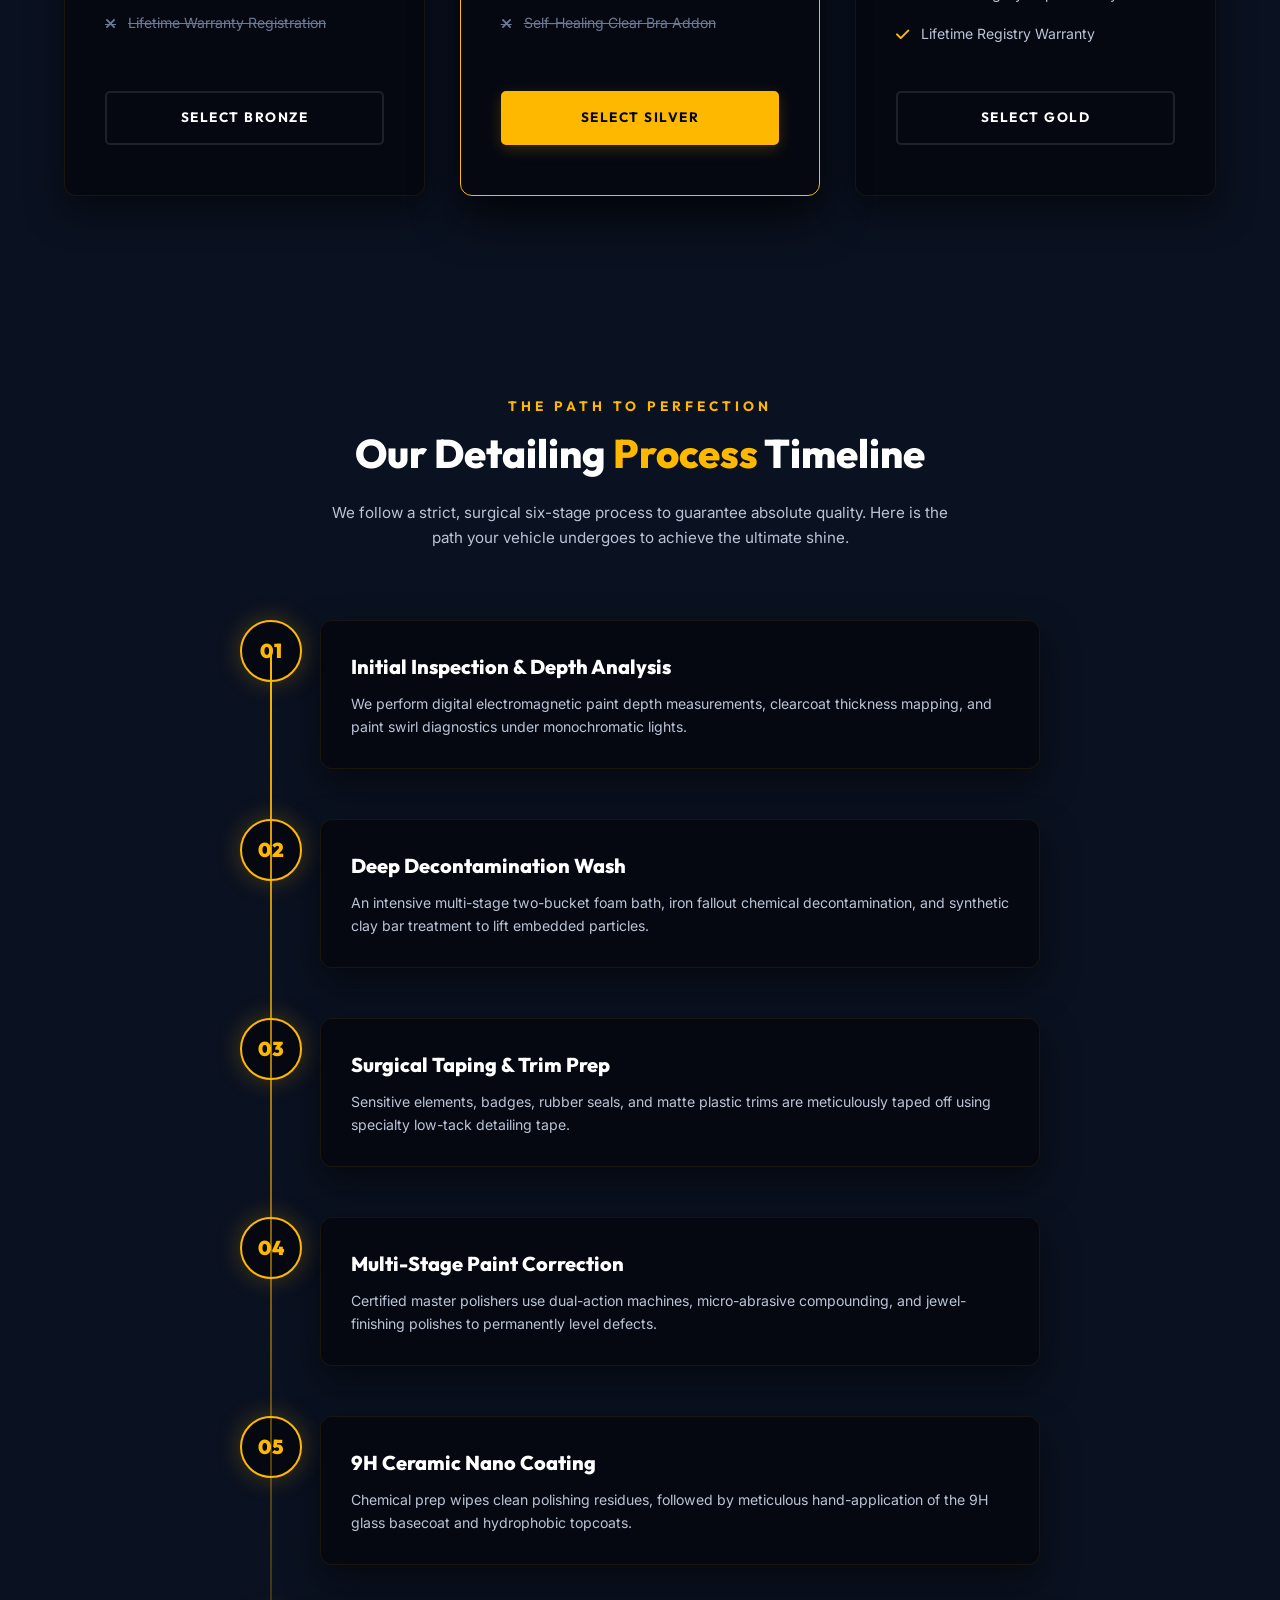
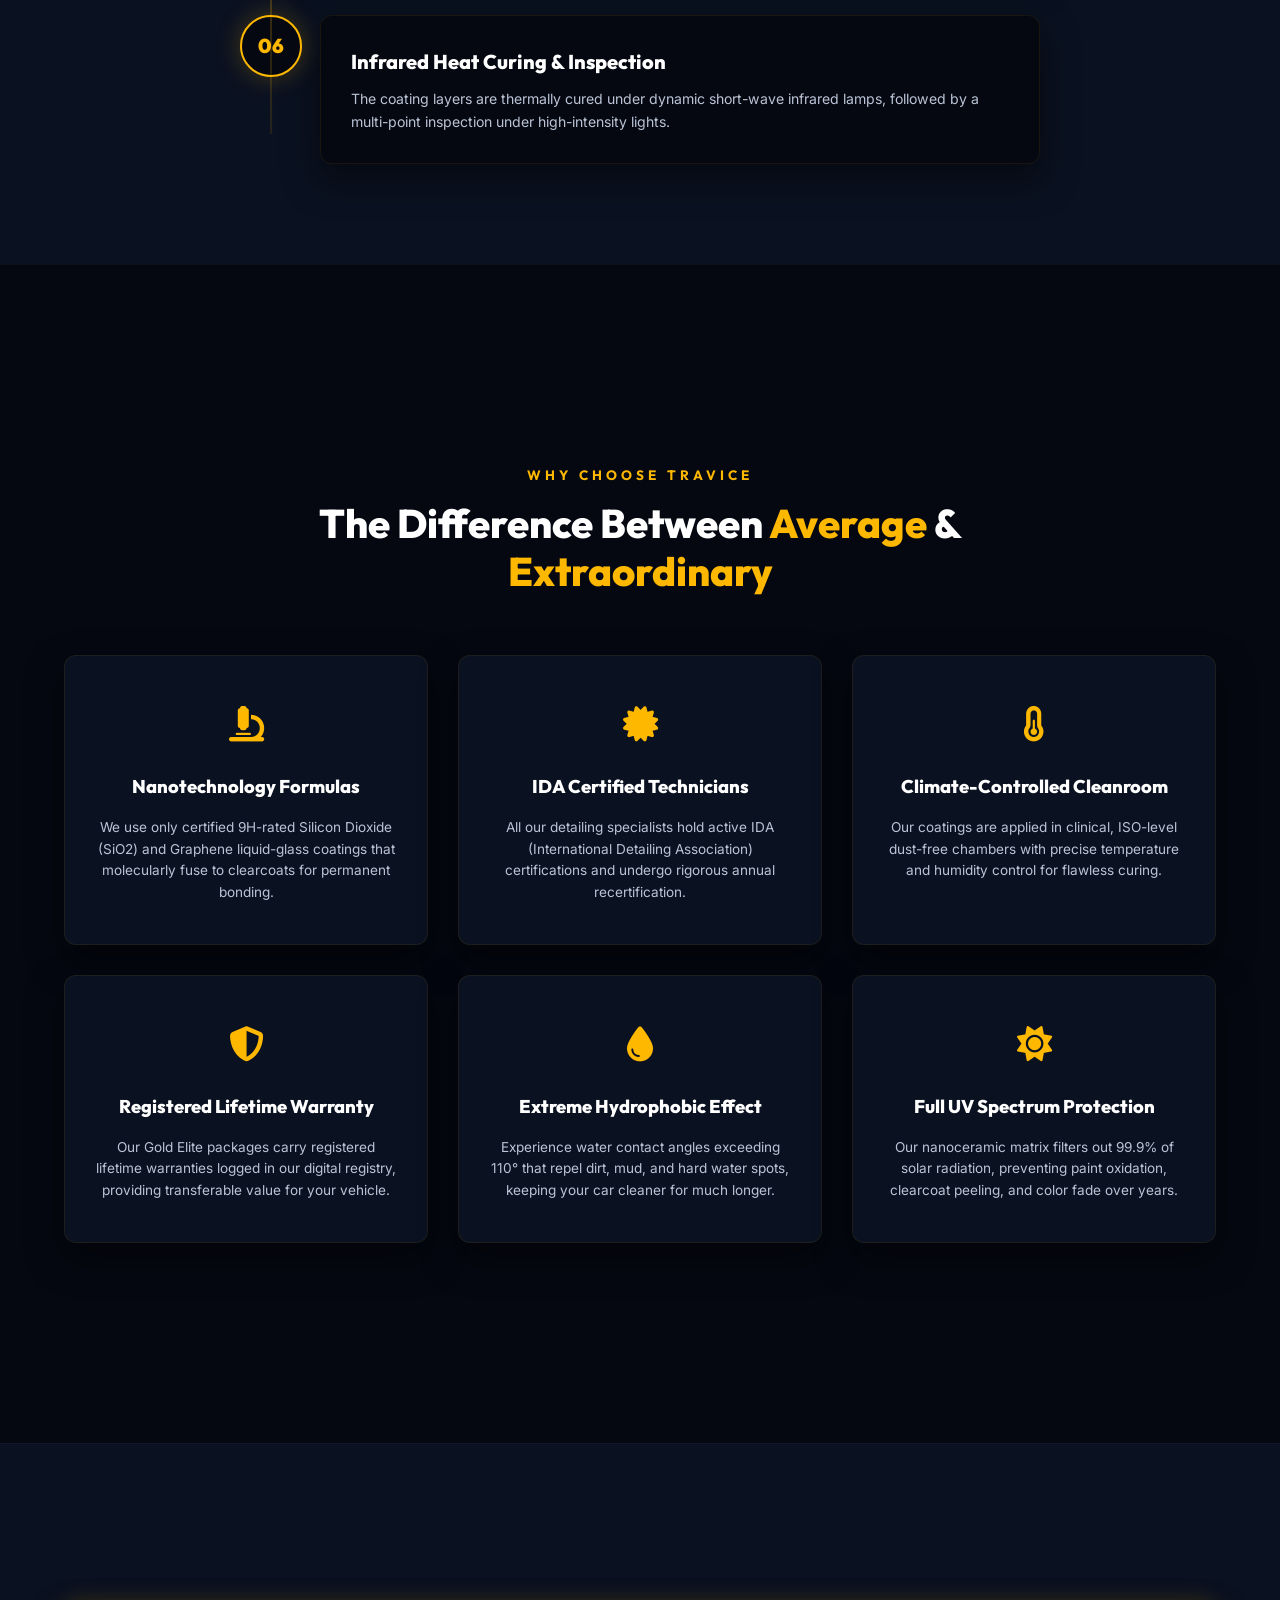
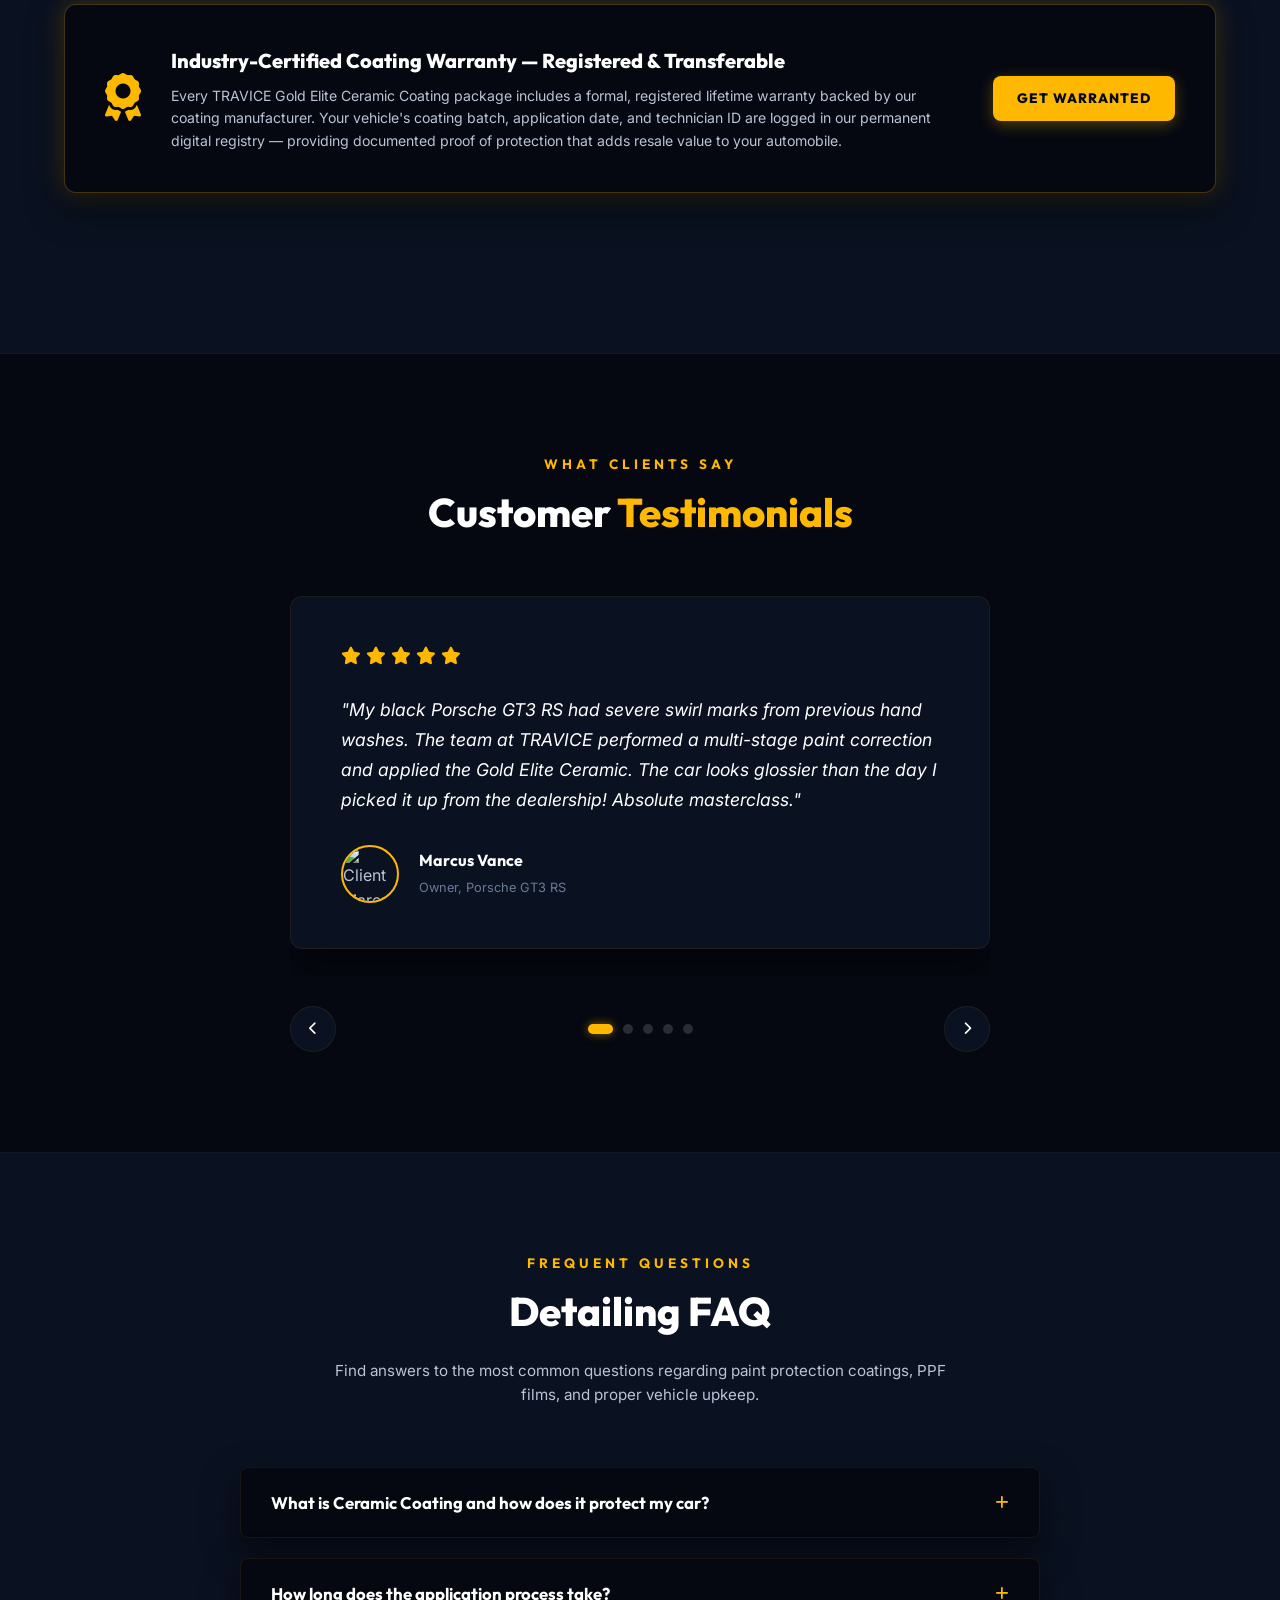
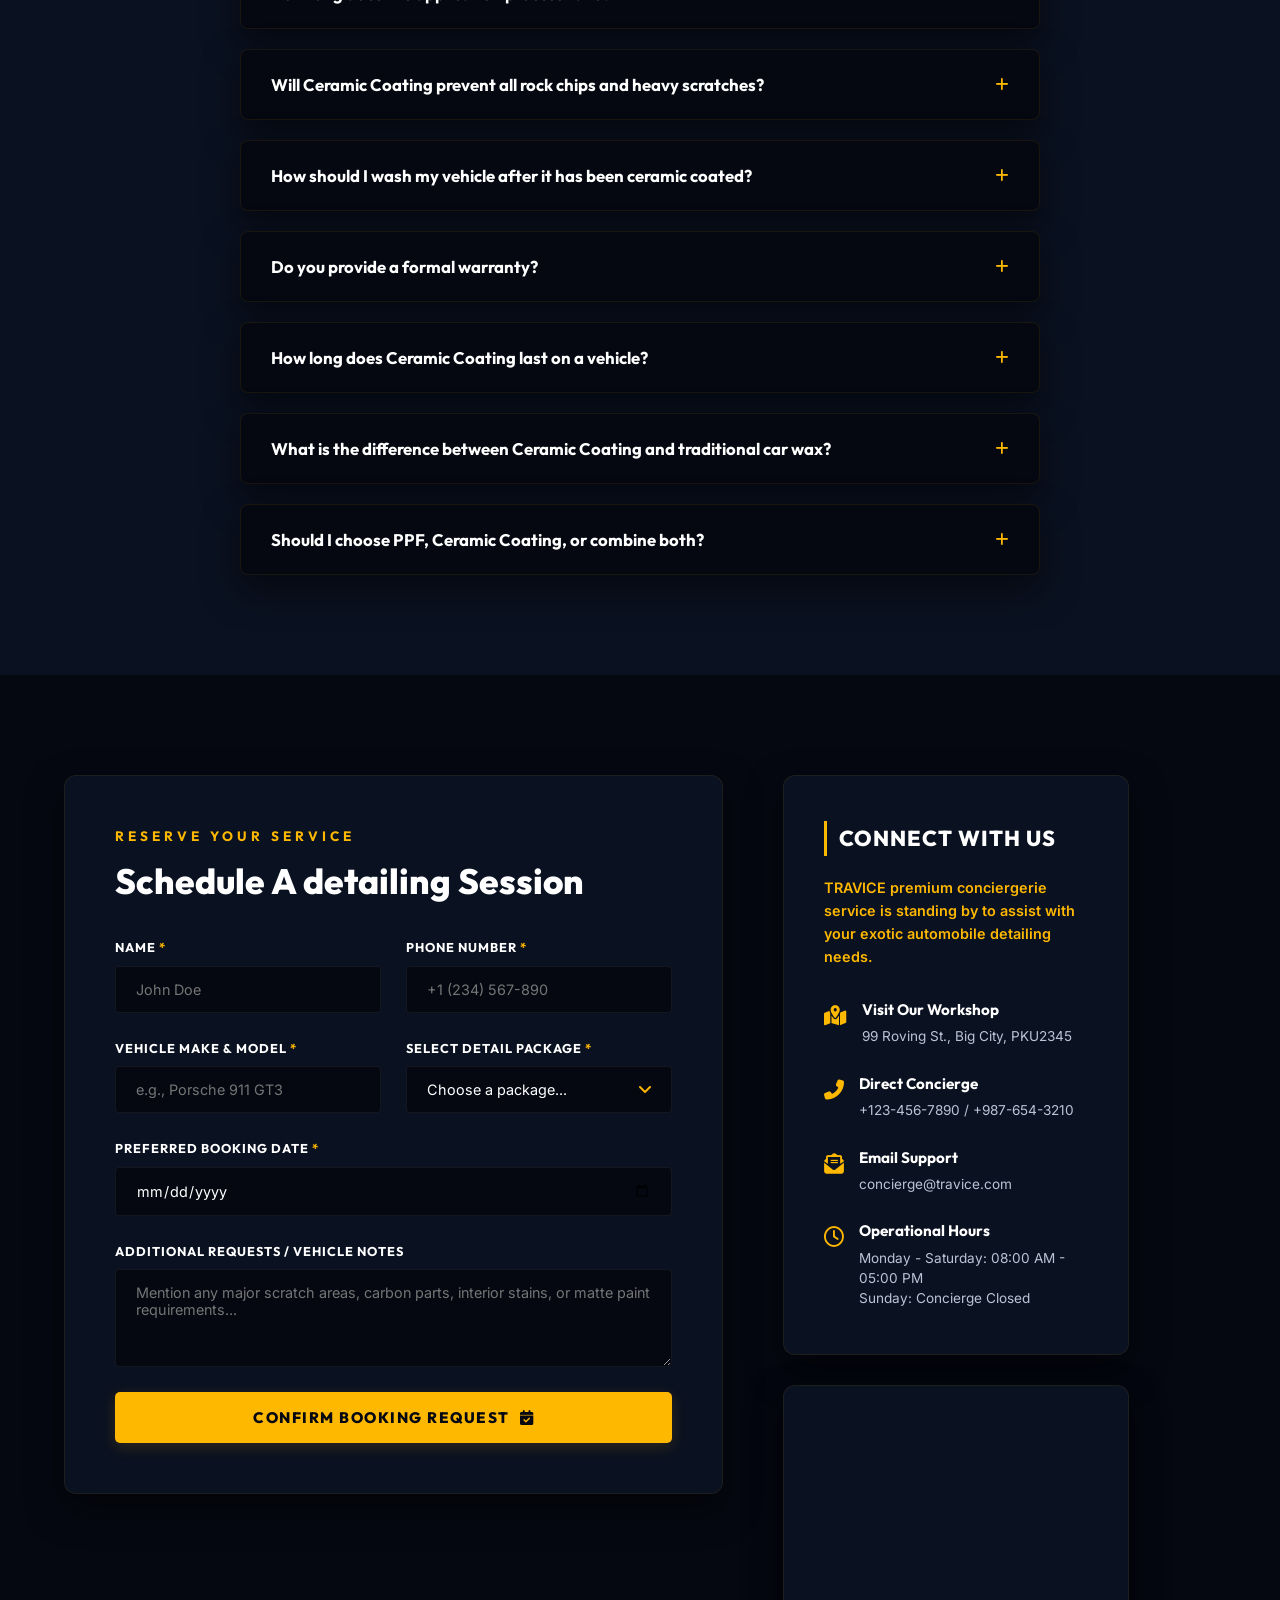
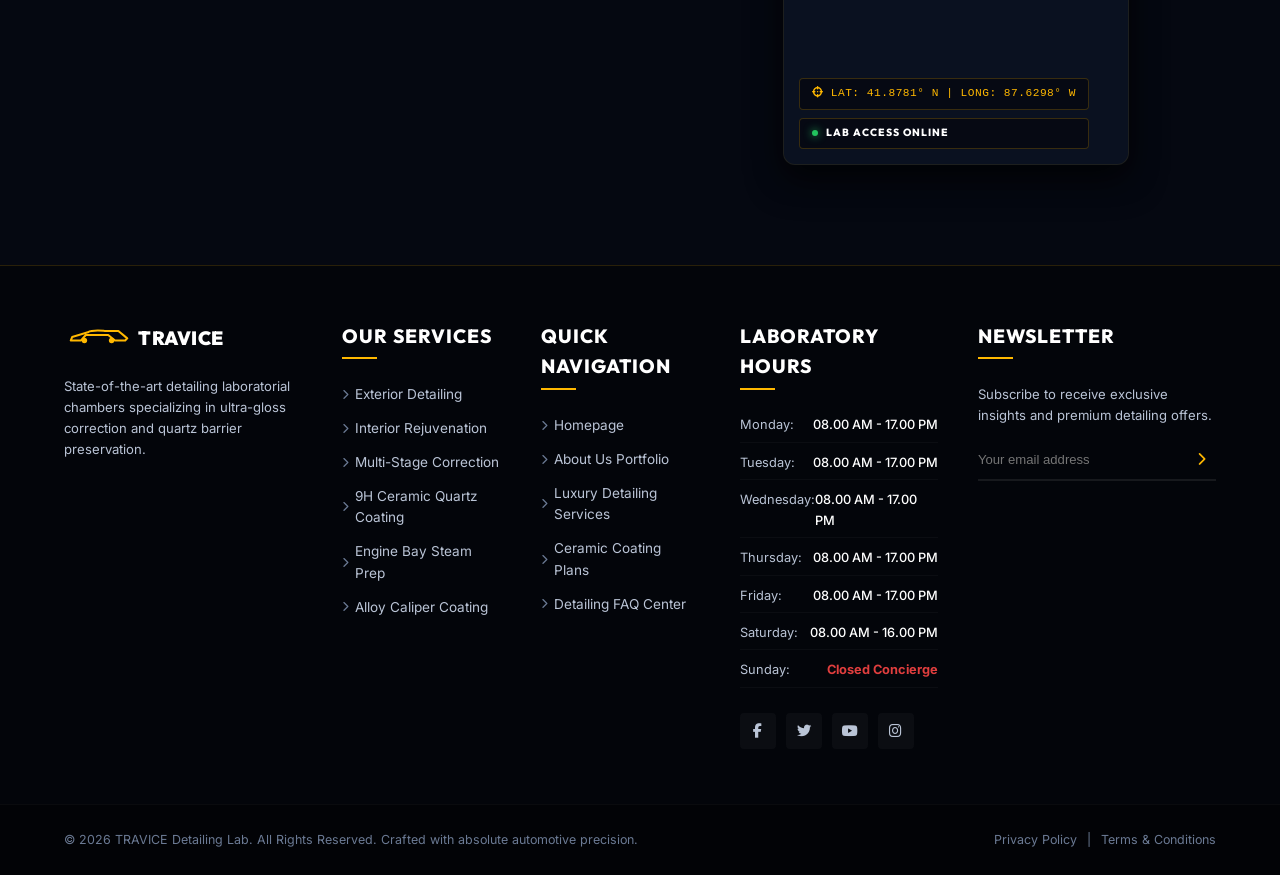
==== commit 903b4051: "first commit" ====
--- a/index.html
+++ b/index.html
@@ -21,11 +21,19 @@
     <link rel="stylesheet" href="mobile.css">
     <link rel="stylesheet" href="https://unpkg.com/leaflet@1.9.4/dist/leaflet.css"
         integrity="sha256-p4NxAoJBhIIN+hmNHrzRCf9tD/miZyoHS5obTRR9BMY=" crossorigin="" />
-    <!-- Theme Switcher Script (Instantly runs to avoid FOIT flashing) -->
+    <!-- Theme & RTL Switcher Script (Instantly runs to avoid FOIT flashing) -->
     <script>
         (function () {
             const savedTheme = localStorage.getItem('theme') || 'dark';
             document.documentElement.setAttribute('data-theme', savedTheme);
+            const savedRTL = localStorage.getItem('rtl') === 'true';
+            if (savedRTL) {
+                document.documentElement.setAttribute('dir', 'rtl');
+                document.documentElement.classList.add('rtl-active');
+            } else {
+                document.documentElement.setAttribute('dir', 'ltr');
+                document.documentElement.classList.remove('rtl-active');
+            }
         })();
     </script>
 </head>
@@ -91,6 +99,13 @@
                         <i class="fas fa-sun sun-icon"></i>
                     </div>
                 </button>
+                <!-- Premium Animated Capsule RTL Layout Switcher -->
+                <button class="rtl-toggle" id="rtl-toggle-btn" aria-label="Toggle Layout Direction">
+                    <div class="rtl-toggle-bubble">
+                        <i class="fas fa-language"></i>
+                    </div>
+                    <span class="rtl-toggle-text">RTL</span>
+                </button>
                 <a href="#contact" class="btn-header">BOOK NOW</a>
                 <!-- Mobile Hamburger Menu Button -->
                 <button class="hamburger" id="hamburger-btn" aria-label="Toggle menu">
@@ -127,42 +142,47 @@
     <!-- HERO SECTION -->
     <section class="hero" id="hero">
         <div class="hero-bg"
-            style="background-image: url('https://images.unsplash.com/photo-1618843479313-40f8afb4b4d8?q=80&w=2070&auto=format&fit=crop');">
+            style="background-image: url('https://images.unsplash.com/photo-1607860108855-64acf2078ed9?q=80&w=2070&auto=format&fit=crop');">
         </div>
         <div class="hero-overlay"></div>
         <div class="hero-content">
-            <span class="hero-subhead animate-on-load">DRIVE WITH CONFIDENCE</span>
-            <h1 class="hero-title animate-on-load">Premium Car <span class="highlight">Detailing</span> & Repair <span
-                    class="highlight">Solutions</span></h1>
-            <p class="hero-subtitle animate-on-load">Experience elite automotive paint correction, state-of-the-art
-                ceramic coatings, and surgical interior detailing engineered for luxury and exotic vehicles.</p>
+            <span class="hero-subhead animate-on-load">CERTIFIED 9H CERAMIC COATING SPECIALISTS</span>
+            <h1 class="hero-title animate-on-load">Transform Your Vehicle Into A <span class="highlight">Showroom</span>
+                <span class="highlight">Masterpiece</span>
+            </h1>
+            <p class="hero-subtitle animate-on-load">India's premier destination for professional ceramic coating, paint
+                correction, and PPF installation. Permanent hydrophobic protection that repels water, resists UV damage,
+                and preserves your vehicle's factory finish for years.</p>
             <div class="hero-ctas animate-on-load">
-                <a href="#contact" class="btn-primary">MAKE APPOINTMENT</a>
-                <a href="#services" class="btn-secondary">READ MORE <i class="fas fa-arrow-right"></i></a>
+                <a href="#contact" class="btn-primary">BOOK FREE INSPECTION</a>
+                <a href="#services" class="btn-secondary">EXPLORE SERVICES <i class="fas fa-arrow-right"></i></a>
             </div>
         </div>
 
         <!-- FLOATING OVERLAY HIGHLIGHT CARDS -->
         <div class="hero-floater-container">
             <div class="floater-card animate-on-scroll">
-                <div class="floater-icon"><i class="fas fa-award"></i></div>
+                <div class="floater-icon"><i class="fas fa-gem"></i></div>
                 <div class="floater-text">
-                    <h3>Expertise & Professional</h3>
-                    <p>Duis dictum nisl mi, in mattis purus lobortis dapibus.</p>
+                    <h3>9H Ceramic Rated</h3>
+                    <p>Military-grade nano-ceramic formula that chemically bonds to your paint for permanent glass-like
+                        protection.</p>
                 </div>
             </div>
             <div class="floater-card active animate-on-scroll">
-                <div class="floater-icon"><i class="fas fa-headset"></i></div>
+                <div class="floater-icon"><i class="fas fa-shield-alt"></i></div>
                 <div class="floater-text">
-                    <h3>24/7 Ready Support</h3>
-                    <p>Duis dictum nisl mi, in mattis purus lobortis dapibus.</p>
+                    <h3>5-Year Warranty</h3>
+                    <p>Every Gold Elite ceramic package includes a registered lifetime warranty backed by our quality
+                        guarantee.</p>
                 </div>
             </div>
             <div class="floater-card animate-on-scroll">
-                <div class="floater-icon"><i class="fas fa-comments"></i></div>
+                <div class="floater-icon"><i class="fas fa-search"></i></div>
                 <div class="floater-text">
-                    <h3>Free Consulting</h3>
-                    <p>Duis dictum nisl mi, in mattis purus lobortis dapibus.</p>
+                    <h3>Free Paint Inspection</h3>
+                    <p>Complimentary digital paint depth measurement and vehicle condition assessment before every
+                        service.</p>
                 </div>
             </div>
         </div>
@@ -175,42 +195,74 @@
 
                 <!-- Left Side: Narrative & Progress Bars -->
                 <div class="about-content animate-on-scroll">
-                    <span class="section-subhead">WHO WE ARE ?</span>
-                    <h2 class="section-title">Car Detailing And Repair Services You Can Rely On</h2>
-                    <p class="about-desc">Proin id erat pharetra, consectetur erat at, tincidunt turpis. Nullam ac purus
-                        velit. Curabitur a consectetur enim. Vestibulum feugiat quis nisl volutpat rhoncus. Nulla non
-                        augue neque. Pellentesque molestie tincidunt felis vel commodo.</p>
-
-                    <!-- Progress Bar -->
+                    <span class="section-subhead">WHO WE ARE</span>
+                    <h2 class="section-title">The Most Trusted Ceramic Coating Studio In The Region</h2>
+                    <p class="about-desc">At TRAVICE, we don't just detail cars — we permanently transform them. Founded
+                        in 2010 by IDA-certified specialists, our state-of-the-art laboratory uses aerospace-grade
+                        nanoceramic formulas and precision machine polishing to restore paint to concours condition and
+                        seal it under a permanent glass-hard barrier. Every vehicle is treated with surgical precision,
+                        from full decontamination to infrared-cured ceramic bonding.</p>
+
+                    <!-- Progress Bars -->
                     <div class="progress-container">
                         <div class="progress-header">
-                            <span class="progress-title">Client Satisfaction</span>
-                            <span class="progress-val">90%</span>
+                            <span class="progress-title">Paint Correction Accuracy</span>
+                            <span class="progress-val">95%</span>
                         </div>
                         <div class="progress-bar-bg">
-                            <div class="progress-bar-fill" data-progress="90%"></div>
+                            <div class="progress-bar-fill" data-progress="95%"></div>
+                        </div>
+                    </div>
+                    <div class="progress-container">
+                        <div class="progress-header">
+                            <span class="progress-title">Ceramic Coating Retention Rate</span>
+                            <span class="progress-val">98%</span>
+                        </div>
+                        <div class="progress-bar-bg">
+                            <div class="progress-bar-fill" data-progress="98%"></div>
+                        </div>
+                    </div>
+                    <div class="progress-container">
+                        <div class="progress-header">
+                            <span class="progress-title">Client Satisfaction Score</span>
+                            <span class="progress-val">97%</span>
+                        </div>
+                        <div class="progress-bar-bg">
+                            <div class="progress-bar-fill" data-progress="97%"></div>
                         </div>
                     </div>
 
                     <!-- Dual Features grid -->
                     <div class="about-features">
                         <div class="about-feature-box">
-                            <div class="feat-icon"><i class="fas fa-users-cog"></i></div>
+                            <div class="feat-icon"><i class="fas fa-certificate"></i></div>
                             <div class="feat-info">
-                                <h3>Professional & Creative Staff</h3>
+                                <h3>IDA Certified Technicians</h3>
+                            </div>
+                        </div>
+                        <div class="about-feature-box">
+                            <div class="feat-icon"><i class="fas fa-tint-slash"></i></div>
+                            <div class="feat-info">
+                                <h3>Hydrophobic Glass Coating</h3>
                             </div>
                         </div>
                         <div class="about-feature-box">
                             <div class="feat-icon"><i class="fas fa-shield-alt"></i></div>
                             <div class="feat-info">
-                                <h3>Warrantees & Guarantees</h3>
+                                <h3>Registered Lifetime Warranty</h3>
+                            </div>
+                        </div>
+                        <div class="about-feature-box">
+                            <div class="feat-icon"><i class="fas fa-microscope"></i></div>
+                            <div class="feat-info">
+                                <h3>Nano-Tech Paint Analysis</h3>
                             </div>
                         </div>
                     </div>
 
                     <!-- Actions -->
                     <div class="about-actions">
-                        <a href="#services" class="btn-primary">READ MORE</a>
+                        <a href="services.html" class="btn-primary">VIEW ALL SERVICES</a>
                         <div class="about-phone">
                             <i class="fas fa-phone-alt"></i>
                             <a href="tel:+1234567890">+123-456-7890</a>
@@ -286,6 +338,348 @@
         </div>
     </section>
 
+    <!-- CERAMIC COATING EDUCATION SECTION -->
+    <section class="ceramic-info" id="ceramic-info">
+        <div class="section-container">
+            <div class="ceramic-grid">
+                <div class="ceramic-content animate-on-scroll">
+                    <span class="section-subhead">THE SCIENCE OF PROTECTION</span>
+                    <h2 class="section-title">What Is <span class="highlight">Ceramic Coating</span>?</h2>
+                    <p class="ceramic-lead">
+                        Unlike traditional wax or polymer sealants that sit on top of the paint, professional ceramic
+                        coatings are liquid glass formulas (primarily Silicon Dioxide, SiO2) that chemically bond to
+                        your vehicle's paint on a molecular level. This creates a permanent, ultra-durable crystalline
+                        layer that is extremely hydrophobic, protective, and mirror-reflective.
+                    </p>
+
+                    <div class="ceramic-benefits-grid">
+                        <div class="benefit-card">
+                            <div class="benefit-icon"><i class="fas fa-tint"></i></div>
+                            <h4>Hydrophobic Repellency</h4>
+                            <p>Water, mud, and road grime slide right off. Dramatically reduces water spotting and makes
+                                routine washing effort-free.</p>
+                        </div>
+                        <div class="benefit-card">
+                            <div class="benefit-icon"><i class="fas fa-sun"></i></div>
+                            <h4>UV & Thermal Protection</h4>
+                            <p>Blocks harmful ultraviolet rays, preventing clearcoat oxidation, paint fading, and
+                                sun-induced weathering.</p>
+                        </div>
+                        <div class="benefit-card">
+                            <div class="benefit-icon"><i class="fas fa-shield-alt"></i></div>
+                            <h4>Chemical Resistance</h4>
+                            <p>Shields paint from environmental hazards like acidic bird droppings, bug splatter, acid
+                                rain, and tree sap.</p>
+                        </div>
+                        <div class="benefit-card">
+                            <div class="benefit-icon"><i class="fas fa-magic"></i></div>
+                            <h4>Mirror-Like Gloss</h4>
+                            <p>Deepens paint reflectivity, increases depth of color, and delivers a permanent showroom
+                                mirror-like finish.</p>
+                        </div>
+                    </div>
+                </div>
+
+                <div class="ceramic-visual animate-on-scroll">
+                    <div class="ceramic-img-wrapper">
+                        <img src="https://images.unsplash.com/photo-1552519507-da3b142c6e3d?q=80&w=2070&auto=format&fit=crop"
+                            alt="Premium ceramic coating hydrophobic water-beading effect">
+                        <div class="ceramic-img-overlay"></div>
+                        <div class="ceramic-stat-badge">
+                            <div class="c-stat-item">
+                                <span class="c-stat-num">9H</span>
+                                <span class="c-stat-lbl">Hardness Rating</span>
+                            </div>
+                            <div class="c-stat-item">
+                                <span class="c-stat-num">5 Yr</span>
+                                <span class="c-stat-lbl">Durability</span>
+                            </div>
+                            <div class="c-stat-item">
+                                <span class="c-stat-num">100%</span>
+                                <span class="c-stat-lbl">UV Protection</span>
+                            </div>
+                        </div>
+                    </div>
+                </div>
+            </div>
+        </div>
+    </section>
+
+    <!-- PREMIUM SERVICES SHOWCASE -->
+    <section class="services" id="services">
+        <div class="section-container">
+            <div class="services-header animate-on-scroll">
+                <div>
+                    <span class="section-subhead">OUR DETAILING WORKSHOP</span>
+                    <h2 class="section-title">Premium Car Restorative <span class="highlight">Services</span></h2>
+                </div>
+                <p class="services-header-desc">We offer a complete suite of certified protective, detailing, and
+                    restorative
+                    services using state-of-the-art diagnostic equipment and high-purity formulations.</p>
+            </div>
+
+            <div class="services-grid">
+                <!-- Service 1 -->
+                <div class="service-card animate-on-scroll">
+                    <div class="card-img-wrapper">
+                        <img src="https://images.unsplash.com/photo-1607860108855-64acf2078ed9?q=80&w=800&auto=format&fit=crop"
+                            alt="9H Ceramic Coating">
+                        <div class="badge-icon"><i class="fas fa-gem"></i></div>
+                    </div>
+                    <div class="service-info">
+                        <h3>9H Ceramic Coating</h3>
+                        <p>Crystalline liquid quartz coatings that permanently bond to clearcoats. Our certified
+                            application delivers absolute hydrophobic liquid repellency, eliminates the need for waxing,
+                            shields against UV oxidation, and carries a registered warranty.</p>
+                        <a href="#contact" class="service-link">Learn More <i class="fas fa-arrow-right"></i></a>
+                    </div>
+                </div>
+
+                <!-- Service 2 -->
+                <div class="service-card animate-on-scroll">
+                    <div class="card-img-wrapper">
+                        <img src="https://images.unsplash.com/photo-1618843479313-40f8afb4b4d8?q=80&w=800&auto=format&fit=crop"
+                            alt="Paint Protection Film">
+                        <div class="badge-icon"><i class="fas fa-shield-alt"></i></div>
+                    </div>
+                    <div class="service-info">
+                        <h3>Paint Protection Film (PPF)</h3>
+                        <p>Military-grade, optically clear polyurethane wraps featuring elastomeric self-healing
+                            polymers. Physically shields your panels against high-impact rock chips, key scratches, road
+                            salt, chemical stains, and highway debris.</p>
+                        <a href="#contact" class="service-link">Learn More <i class="fas fa-arrow-right"></i></a>
+                    </div>
+                </div>
+
+                <!-- Service 3 -->
+                <div class="service-card animate-on-scroll">
+                    <div class="card-img-wrapper">
+                        <img src="https://images.unsplash.com/photo-1619642751034-765dfdf7c58e?q=80&w=800&auto=format&fit=crop"
+                            alt="Paint Correction">
+                        <div class="badge-icon"><i class="fas fa-magic"></i></div>
+                    </div>
+                    <div class="service-info">
+                        <h3>Paint Correction</h3>
+                        <p>Precision multi-stage machine compounding and polishing to level clearcoat imperfections. We
+                            permanently eliminate swirl marks, heavy scratches, chemical etching, water spot damage, and
+                            oxidation haze to restore concours clarity.</p>
+                        <a href="#contact" class="service-link">Learn More <i class="fas fa-arrow-right"></i></a>
+                    </div>
+                </div>
+
+                <!-- Service 4 -->
+                <div class="service-card animate-on-scroll">
+                    <div class="card-img-wrapper">
+                        <img src="https://images.unsplash.com/photo-1589739900243-4b52cd9b104e?q=80&w=800&auto=format&fit=crop"
+                            alt="Interior Detailing">
+                        <div class="badge-icon"><i class="fas fa-soap"></i></div>
+                    </div>
+                    <div class="service-info">
+                        <h3>Interior Detailing</h3>
+                        <p>Comprehensive interior detailing including high-pressure dry steam extraction, leather
+                            hydration, deep carpet shampooing, vent sanitation, odor elimination, and application of
+                            hydrophobic textile guards to prevent future staining.</p>
+                        <a href="#contact" class="service-link">Learn More <i class="fas fa-arrow-right"></i></a>
+                    </div>
+                </div>
+
+                <!-- Service 5 -->
+                <div class="service-card animate-on-scroll">
+                    <div class="card-img-wrapper">
+                        <img src="https://images.unsplash.com/photo-1607860108855-64acf2078ed9?q=80&w=800&auto=format&fit=crop"
+                            alt="Exterior Detailing">
+                        <div class="badge-icon"><i class="fas fa-car"></i></div>
+                    </div>
+                    <div class="service-info">
+                        <h3>Exterior Detailing</h3>
+                        <p>Bespoke exterior wash incorporating paint decontamination, iron fallout removal, synthetic
+                            clay bar treatment, wheel barrel cleaning, trim restoration, exhaust tip polishing, and
+                            application of a high-gloss polymer paint glaze.</p>
+                        <a href="#contact" class="service-link">Learn More <i class="fas fa-arrow-right"></i></a>
+                    </div>
+                </div>
+
+                <!-- Service 6 -->
+                <div class="service-card animate-on-scroll">
+                    <div class="card-img-wrapper">
+                        <img src="https://images.unsplash.com/photo-1619642751034-765dfdf7c58e?q=80&w=800&auto=format&fit=crop"
+                            alt="Scratch & Swirl Removal">
+                        <div class="badge-icon"><i class="fas fa-tools"></i></div>
+                    </div>
+                    <div class="service-info">
+                        <h3>Scratch & Swirl Removal</h3>
+                        <p>Local paint wet sanding, clearcoat leveling, and compound restorations designed for deep
+                            isolated scratches, key lines, and surface scuffs. Safely smooths out paint defects without
+                            the cost of panel repainting.</p>
+                        <a href="#contact" class="service-link">Learn More <i class="fas fa-arrow-right"></i></a>
+                    </div>
+                </div>
+
+                <!-- Service 7 -->
+                <div class="service-card animate-on-scroll">
+                    <div class="card-img-wrapper">
+                        <img src="https://images.unsplash.com/photo-1617814076367-b759c7d7e738?q=80&w=800&auto=format&fit=crop"
+                            alt="Headlight Restoration">
+                        <div class="badge-icon"><i class="fas fa-lightbulb"></i></div>
+                    </div>
+                    <div class="service-info">
+                        <h3>Headlight Restoration</h3>
+                        <p>Restores safety and clarity to yellow, oxidized, and foggy polycarbonate lenses. Utilizes a
+                            multi-stage wet-sanding and compound polishing process, sealed under a chemical UV block to
+                            prevent future hazing.</p>
+                        <a href="#contact" class="service-link">Learn More <i class="fas fa-arrow-right"></i></a>
+                    </div>
+                </div>
+
+                <!-- Service 8 -->
+                <div class="service-card animate-on-scroll">
+                    <div class="card-img-wrapper">
+                        <img src="https://images.unsplash.com/photo-1563720223185-11003d516935?q=80&w=800&auto=format&fit=crop"
+                            alt="Engine Bay Cleaning">
+                        <div class="badge-icon"><i class="fas fa-cogs"></i></div>
+                    </div>
+                    <div class="service-info">
+                        <h3>Engine Bay Cleaning</h3>
+                        <p>Clinical cleaning of the engine compartment. Employs dry steam degreasing, safe detail
+                            brushing, electrical component protection, and application of a non-conductive, anti-static
+                            satin plastic dressing for a factory finish.</p>
+                        <a href="#contact" class="service-link">Learn More <i class="fas fa-arrow-right"></i></a>
+                    </div>
+                </div>
+
+                <!-- Service 9 -->
+                <div class="service-card animate-on-scroll">
+                    <div class="card-img-wrapper">
+                        <img src="https://images.unsplash.com/photo-1503376780353-7e6692767b70?q=80&w=800&auto=format&fit=crop"
+                            alt="Long-Term Shine Protection">
+                        <div class="badge-icon"><i class="fas fa-star"></i></div>
+                    </div>
+                    <div class="service-info">
+                        <h3>Long-Term Shine Protection</h3>
+                        <p>Seasonal silica-based sealant spray, polymer paint glazes, and gloss enhancers. Provides
+                            sacrificial hydrophobic properties, boosts water-beading performance, and dramatically
+                            extends the gloss of existing coatings.</p>
+                        <a href="#contact" class="service-link">Learn More <i class="fas fa-arrow-right"></i></a>
+                    </div>
+                </div>
+            </div>
+        </div>
+    </section>
+
+    <!-- INTERACTIVE TRANSFORMATION GALLERY -->
+    <section class="before-after" id="before-after">
+        <div class="section-container">
+            <div class="ba-header animate-on-scroll">
+                <span class="section-subhead">THE PROOF IS IN THE PROCESS</span>
+                <h2 class="section-title">Interactive <span class="highlight">Transformation</span> Gallery</h2>
+                <p class="ba-desc">Drag the interactive slider handles to witness the dramatic surface enhancements
+                    performed inside our laboratory cleanrooms.</p>
+            </div>
+
+            <div class="ba-gallery-grid">
+                <!-- Pair 1: Paint Correction -->
+                <div class="ba-slider-container animate-on-scroll">
+                    <div class="ba-slider">
+                        <div class="before-img">
+                            <img src="assets/paint_correction_before.png"
+                                alt="Car paint heavily swirled and scratched before treatment">
+                            <div class="ba-label before">Before</div>
+                        </div>
+                        <div class="after-img">
+                            <img src="assets/paint_correction_after.png"
+                                alt="Car paint polished and scratch-free after compound treatment">
+                            <div class="ba-label after">After</div>
+                        </div>
+                        <div class="slider-handle">
+                            <div class="ba-handle-knob">↔</div>
+                        </div>
+                    </div>
+                    <div class="ba-caption">
+                        <h4>Multi-Stage Paint Correction</h4>
+                        <span>Swirl Marks & Haze Elimination</span>
+                    </div>
+                </div>
+
+                <!-- Pair 2: Interior restoration -->
+                <div class="ba-slider-container animate-on-scroll">
+                    <div class="ba-slider">
+                        <div class="before-img">
+                            <img src="assets/interior_before.png"
+                                alt="Stained leather seat and dusty cabin before cleaning">
+                            <div class="ba-label before">Before</div>
+                        </div>
+                        <div class="after-img">
+                            <img src="assets/interior_after.png"
+                                alt="Pristine vacuumed and treated leather seats after detailing">
+                            <div class="ba-label after">After</div>
+                        </div>
+                        <div class="slider-handle">
+                            <div class="ba-handle-knob">↔</div>
+                        </div>
+                    </div>
+                    <div class="ba-caption">
+                        <h4>Luxury Interior Detailing</h4>
+                        <span>Leather Nourishment & Extraction</span>
+                    </div>
+                </div>
+
+                <!-- Pair 3: Wheel Restoration -->
+                <div class="ba-slider-container animate-on-scroll">
+                    <div class="ba-slider">
+                        <div class="before-img">
+                            <img src="assets/wheel_before.png"
+                                alt="Alloy wheel covered in heavy brake dust and dirt before cleaning">
+                            <div class="ba-label before">Before</div>
+                        </div>
+                        <div class="after-img">
+                            <img src="assets/wheel_after.png"
+                                alt="Alloy wheel polished clean and ceramic coated after wash">
+                            <div class="ba-label after">After</div>
+                        </div>
+                        <div class="slider-handle">
+                            <div class="ba-handle-knob">↔</div>
+                        </div>
+                    </div>
+                    <div class="ba-caption">
+                        <h4>Wheel & Brake Caliper Detail</h4>
+                        <span>Brake Dust & Grime Decontamination</span>
+                    </div>
+                </div>
+
+                <!-- Pair 4: Engine Bay Detail -->
+                <div class="ba-slider-container animate-on-scroll">
+                    <div class="ba-slider">
+                        <div class="before-img">
+                            <img src="assets/engine_before.png"
+                                alt="Engine bay dusty and greasy before steam detailing">
+                            <div class="ba-label before">Before</div>
+                        </div>
+                        <div class="after-img">
+                            <img src="assets/engine_after.png"
+                                alt="Engine bay steam cleaned and dressed with satin plastic protection">
+                            <div class="ba-label after">After</div>
+                        </div>
+                        <div class="slider-handle">
+                            <div class="ba-handle-knob">↔</div>
+                        </div>
+                    </div>
+                    <div class="ba-caption">
+                        <h4>Precision Engine Bay Detailing</h4>
+                        <span>Steam Degreasing & Dressing</span>
+                    </div>
+                </div>
+            </div>
+
+            <div class="ba-cta-bar animate-on-scroll">
+                <p>Ready to restore your vehicle to absolute factory perfection and shield it with 9H quartz coatings?
+                </p>
+                <div class="ba-cta-buttons">
+                    <a href="#contact" class="btn-primary">BOOK AN APPOINTMENT</a>
+                    <a href="services.html" class="btn-secondary">EXPLORE ALL SERVICES</a>
+                </div>
+            </div>
+        </div>
+    </section>
 
     <!-- CERAMIC COATING PREMIUM PACKAGES -->
     <section class="pricing" id="pricing">
@@ -366,7 +760,7 @@
             <div class="timeline-header animate-on-scroll">
                 <span class="section-subhead">THE PATH TO PERFECTION</span>
                 <h2 class="section-title">Our Detailing <span class="highlight">Process</span> Timeline</h2>
-                <p class="timeline-desc">We follow a strict, surgical five-stage process to guarantee absolute quality.
+                <p class="timeline-desc">We follow a strict, surgical six-stage process to guarantee absolute quality.
                     Here is the path your vehicle undergoes to achieve the ultimate shine.</p>
             </div>
 
@@ -375,9 +769,9 @@
                 <div class="timeline-item animate-on-scroll">
                     <div class="timeline-badge">01</div>
                     <div class="timeline-content">
-                        <h3>Decontamination Wash</h3>
-                        <p>We perform an intensive two-bucket foam bath, iron fallout decontamination, and clay bar
-                            treatment to clear all embedded microscopic road film.</p>
+                        <h3>Initial Inspection & Depth Analysis</h3>
+                        <p>We perform digital electromagnetic paint depth measurements, clearcoat thickness mapping, and
+                            paint swirl diagnostics under monochromatic lights.</p>
                     </div>
                 </div>
 
@@ -385,9 +779,9 @@
                 <div class="timeline-item animate-on-scroll">
                     <div class="timeline-badge">02</div>
                     <div class="timeline-content">
-                        <h3>Paint Analysis & Taping</h3>
-                        <p>Using digital electromagnetic paint depth meters, we calculate the clearcoat thickness before
-                            taping off sensitive trim, rubber seals, and plastics.</p>
+                        <h3>Deep Decontamination Wash</h3>
+                        <p>An intensive multi-stage two-bucket foam bath, iron fallout chemical decontamination, and
+                            synthetic clay bar treatment to lift embedded particles.</p>
                     </div>
                 </div>
 
@@ -395,9 +789,9 @@
                 <div class="timeline-item animate-on-scroll">
                     <div class="timeline-badge">03</div>
                     <div class="timeline-content">
-                        <h3>Multi-Stage Correction</h3>
-                        <p>Certified specialists perform machine compounding and fine polishing to permanently level
-                            scratch ridges, swirls, and color oxidation.</p>
+                        <h3>Surgical Taping & Trim Prep</h3>
+                        <p>Sensitive elements, badges, rubber seals, and matte plastic trims are meticulously taped off
+                            using specialty low-tack detailing tape.</p>
                     </div>
                 </div>
 
@@ -405,9 +799,9 @@
                 <div class="timeline-item animate-on-scroll">
                     <div class="timeline-badge">04</div>
                     <div class="timeline-content">
-                        <h3>Ceramic Bonding</h3>
-                        <p>The panel surfaces are chemically wiped clean of polishing oils, followed by the meticulous
-                            hand application and curing of premium 9H quartz coatings.</p>
+                        <h3>Multi-Stage Paint Correction</h3>
+                        <p>Certified master polishers use dual-action machines, micro-abrasive compounding, and
+                            jewel-finishing polishes to permanently level defects.</p>
                     </div>
                 </div>
 
@@ -415,11 +809,88 @@
                 <div class="timeline-item animate-on-scroll">
                     <div class="timeline-badge">05</div>
                     <div class="timeline-content">
-                        <h3>Quality Inspection</h3>
-                        <p>Every square inch is cross-inspected using monochromatic inspection spotlights. The car is
-                            cured under dynamic infrared wave lamps before final handover.</p>
-                    </div>
-                </div>
+                        <h3>9H Ceramic Nano Coating</h3>
+                        <p>Chemical prep wipes clean polishing residues, followed by meticulous hand-application of the
+                            9H glass basecoat and hydrophobic topcoats.</p>
+                    </div>
+                </div>
+
+                <!-- Step 6 -->
+                <div class="timeline-item animate-on-scroll">
+                    <div class="timeline-badge">06</div>
+                    <div class="timeline-content">
+                        <h3>Infrared Heat Curing & Inspection</h3>
+                        <p>The coating layers are thermally cured under dynamic short-wave infrared lamps, followed by a
+                            multi-point inspection under high-intensity lights.</p>
+                    </div>
+                </div>
+            </div>
+        </div>
+    </section>
+
+    <!-- WHY CHOOSE TRAVICE — BENEFITS STRIP -->
+    <section class="benefits-strip" id="why-us">
+        <div class="section-container">
+            <div class="benefits-strip-header animate-on-scroll">
+                <span class="section-subhead">WHY CHOOSE TRAVICE</span>
+                <h2 class="section-title">The Difference Between <span class="highlight">Average</span> &amp; <span
+                        class="highlight">Extraordinary</span></h2>
+            </div>
+            <div class="benefits-strip-grid">
+                <div class="benefit-strip-card animate-on-scroll">
+                    <div class="bsc-icon"><i class="fas fa-microscope"></i></div>
+                    <h3>Nanotechnology Formulas</h3>
+                    <p>We use only certified 9H-rated Silicon Dioxide (SiO2) and Graphene liquid-glass coatings that
+                        molecularly fuse to clearcoats for permanent bonding.</p>
+                </div>
+                <div class="benefit-strip-card animate-on-scroll">
+                    <div class="bsc-icon"><i class="fas fa-certificate"></i></div>
+                    <h3>IDA Certified Technicians</h3>
+                    <p>All our detailing specialists hold active IDA (International Detailing Association)
+                        certifications and undergo rigorous annual recertification.</p>
+                </div>
+                <div class="benefit-strip-card animate-on-scroll">
+                    <div class="bsc-icon"><i class="fas fa-thermometer-half"></i></div>
+                    <h3>Climate-Controlled Cleanroom</h3>
+                    <p>Our coatings are applied in clinical, ISO-level dust-free chambers with precise temperature and
+                        humidity control for flawless curing.</p>
+                </div>
+                <div class="benefit-strip-card animate-on-scroll">
+                    <div class="bsc-icon"><i class="fas fa-shield-alt"></i></div>
+                    <h3>Registered Lifetime Warranty</h3>
+                    <p>Our Gold Elite packages carry registered lifetime warranties logged in our digital registry,
+                        providing transferable value for your vehicle.</p>
+                </div>
+                <div class="benefit-strip-card animate-on-scroll">
+                    <div class="bsc-icon"><i class="fas fa-tint"></i></div>
+                    <h3>Extreme Hydrophobic Effect</h3>
+                    <p>Experience water contact angles exceeding 110° that repel dirt, mud, and hard water spots,
+                        keeping your car cleaner for much longer.</p>
+                </div>
+                <div class="benefit-strip-card animate-on-scroll">
+                    <div class="bsc-icon"><i class="fas fa-sun"></i></div>
+                    <h3>Full UV Spectrum Protection</h3>
+                    <p>Our nanoceramic matrix filters out 99.9% of solar radiation, preventing paint oxidation,
+                        clearcoat peeling, and color fade over years.</p>
+                </div>
+            </div>
+        </div>
+    </section>
+
+    <!-- WARRANTY TRUST BANNER -->
+    <section
+        style="background-color: var(--color-secondary-dark); padding: 60px 0; border-top: 1px solid rgba(255,255,255,0.03); border-bottom: 1px solid rgba(255,255,255,0.03);">
+        <div class="section-container">
+            <div class="warranty-banner animate-on-scroll">
+                <div class="warranty-icon"><i class="fas fa-award"></i></div>
+                <div class="warranty-content">
+                    <h3>Industry-Certified Coating Warranty — Registered &amp; Transferable</h3>
+                    <p>Every TRAVICE Gold Elite Ceramic Coating package includes a formal, registered lifetime warranty
+                        backed by our coating manufacturer. Your vehicle's coating batch, application date, and
+                        technician ID are logged in our permanent digital registry — providing documented proof of
+                        protection that adds resale value to your automobile.</p>
+                </div>
+                <a href="#contact" class="warranty-badge">GET WARRANTED</a>
             </div>
         </div>
     </section>
@@ -503,6 +974,54 @@
                         </div>
                     </div>
 
+                    <!-- Slide 4 -->
+                    <div class="testimonial-slide">
+                        <div class="testimonial-rating">
+                            <i class="fas fa-star"></i>
+                            <i class="fas fa-star"></i>
+                            <i class="fas fa-star"></i>
+                            <i class="fas fa-star"></i>
+                            <i class="fas fa-star"></i>
+                        </div>
+                        <p class="testimonial-text">"Had a full front-end PPF wrap combined with the Silver Ceramic
+                            package on my Mercedes AMG GT63. The paintwork is now physically bulletproof. Six months
+                            later and it still looks like it drove straight off the showroom floor. Absolutely
+                            exceptional work."
+                        </p>
+                        <div class="testimonial-client">
+                            <img src="https://images.unsplash.com/photo-1472099645785-5658abf4ff4e?q=80&w=150&auto=format&fit=crop"
+                                alt="Client James P.">
+                            <div class="client-details">
+                                <h4>James Prescott</h4>
+                                <span>Owner, Mercedes-AMG GT63</span>
+                            </div>
+                        </div>
+                    </div>
+
+                    <!-- Slide 5 -->
+                    <div class="testimonial-slide">
+                        <div class="testimonial-rating">
+                            <i class="fas fa-star"></i>
+                            <i class="fas fa-star"></i>
+                            <i class="fas fa-star"></i>
+                            <i class="fas fa-star"></i>
+                            <i class="fas fa-star"></i>
+                        </div>
+                        <p class="testimonial-text">"The paint correction alone was worth every penny. My Ferrari had
+                            years of micro-swirls that made the red look dull in sunlight. After TRAVICE's three-stage
+                            correction and 9H ceramic, the depth and richness of the red is breathtaking. I could see my
+                            reflection perfectly."
+                        </p>
+                        <div class="testimonial-client">
+                            <img src="https://images.unsplash.com/photo-1566492031773-4f4e44671857?q=80&w=150&auto=format&fit=crop"
+                                alt="Client Antonio R.">
+                            <div class="client-details">
+                                <h4>Antonio Russo</h4>
+                                <span>Owner, Ferrari F8 Tributo</span>
+                            </div>
+                        </div>
+                    </div>
+
                 </div>
 
                 <!-- Slider Indicators & Navigation -->
@@ -510,6 +1029,8 @@
                     <button class="slider-arrow prev" id="slider-prev-btn"><i class="fas fa-chevron-left"></i></button>
                     <div class="slider-dots" id="slider-dots-container">
                         <span class="dot active"></span>
+                        <span class="dot"></span>
+                        <span class="dot"></span>
                         <span class="dot"></span>
                         <span class="dot"></span>
                     </div>
@@ -608,6 +1129,58 @@
                         </div>
                     </div>
                 </div>
+
+                <!-- FAQ Item 6 -->
+                <div class="faq-item">
+                    <button class="faq-trigger">
+                        <span>How long does Ceramic Coating last on a vehicle?</span>
+                        <i class="fas fa-plus"></i>
+                    </button>
+                    <div class="faq-panel">
+                        <div class="faq-content-inner">
+                            <p>Longevity depends on the product grade and maintenance routine. Our Bronze nanoceramic
+                                lasts 1+ year, Silver Shield dual-layer lasts 3+ years, and Gold Elite 9H permanent
+                                basecoat is rated 5+ years with annual inspections and a registered warranty. Proper
+                                pH-neutral washing significantly extends coating life across all packages.</p>
+                        </div>
+                    </div>
+                </div>
+
+                <!-- FAQ Item 7 -->
+                <div class="faq-item">
+                    <button class="faq-trigger">
+                        <span>What is the difference between Ceramic Coating and traditional car wax?</span>
+                        <i class="fas fa-plus"></i>
+                    </button>
+                    <div class="faq-panel">
+                        <div class="faq-content-inner">
+                            <p>Traditional carnauba wax is a topical sacrificial layer that washes away within 1&ndash;3
+                                months, offering minimal chemical resistance and zero UV protection. Ceramic coatings
+                                chemically bond to paint at the molecular level, creating a permanent glass-hard shell
+                                rated 9H on the pencil hardness scale. Hydrophobic performance, UV blockage, scratch
+                                resistance, and mirror gloss are all fundamentally superior with professional ceramic
+                                coating.</p>
+                        </div>
+                    </div>
+                </div>
+
+                <!-- FAQ Item 8 -->
+                <div class="faq-item">
+                    <button class="faq-trigger">
+                        <span>Should I choose PPF, Ceramic Coating, or combine both?</span>
+                        <i class="fas fa-plus"></i>
+                    </button>
+                    <div class="faq-panel">
+                        <div class="faq-content-inner">
+                            <p>PPF and Ceramic Coating serve complementary roles. PPF is a self-healing polyurethane
+                                shield that absorbs rock chips, road debris, and deep scratches &mdash; providing
+                                mechanical impact protection. Ceramic Coating provides chemical resistance, UV blocking,
+                                hydrophobic properties, and extreme mirror gloss. Combining both gives you physical
+                                impact defense AND chemical/UV/hydrophobic protection simultaneously &mdash; our most
+                                popular premium system.</p>
+                        </div>
+                    </div>
+                </div>
             </div>
         </div>
     </section>
@@ -755,18 +1328,6 @@
                         </a>
                         <p class="footer-text">State-of-the-art detailing laboratorial chambers specializing in
                             ultra-gloss correction and quartz barrier preservation.</p>
-
-                        <div class="newsletter-wrapper">
-                            <h4>Subscribe To Newsletter</h4>
-                            <form id="newsletter-form">
-                                <div class="newsletter-input-group">
-                                    <input type="email" placeholder="Your email address" aria-label="Newsletter email"
-                                        required>
-                                    <button type="submit" aria-label="Subscribe"><i
-                                            class="fas fa-chevron-right"></i></button>
-                                </div>
-                            </form>
-                        </div>
                     </div>
 
                     <!-- Col 2: Services Quick Links -->
@@ -822,6 +1383,23 @@
                             <a href="#" aria-label="Twitter"><i class="fab fa-twitter"></i></a>
                             <a href="#" aria-label="YouTube"><i class="fab fa-youtube"></i></a>
                             <a href="#" aria-label="Instagram"><i class="fab fa-instagram"></i></a>
+                        </div>
+                    </div>
+
+                    <!-- Col 5: Newsletter -->
+                    <div class="footer-col newsletter-col">
+                        <div class="newsletter-wrapper">
+                            <h3>Newsletter</h3>
+                            <p class="footer-text" style="margin-bottom: 20px;">Subscribe to receive exclusive insights
+                                and premium detailing offers.</p>
+                            <form id="newsletter-form">
+                                <div class="newsletter-input-group">
+                                    <input type="email" placeholder="Your email address" aria-label="Newsletter email"
+                                        required>
+                                    <button type="submit" aria-label="Subscribe"><i
+                                            class="fas fa-chevron-right"></i></button>
+                                </div>
+                            </form>
                         </div>
                     </div>
 
--- a/style.css
+++ b/style.css
@@ -221,6 +221,7 @@
     justify-content: space-between;
     align-items: center;
     transition: var(--transition-smooth);
+    padding: 0 20px;
 }
 
 .header.scrolled .nav-container {
@@ -243,9 +244,16 @@
 }
 
 /* Navigation Links */
+.nav-menu {
+    margin-left: 80px;
+    margin-right: auto;
+}
+
 .nav-menu ul {
     display: flex;
     gap: 30px;
+    align-items: center;
+    flex-wrap: nowrap;
 }
 
 .nav-link {
@@ -256,6 +264,7 @@
     letter-spacing: 1px;
     padding: 8px 0;
     position: relative;
+    white-space: nowrap;
 }
 
 .nav-link::after {
@@ -390,6 +399,155 @@
     background-color: var(--color-accent);
 }
 
+/* ── Tablet Navbar: 992px – 1280px ───────────────────────────────────────── */
+@media (max-width: 1280px) and (min-width: 992px) {
+    .nav-container {
+        width: 100%;
+        max-width: 1200px;
+        padding: 0 20px;
+        gap: 10px;
+        display: flex;
+        justify-content: space-between;
+        align-items: center;
+        flex-wrap: nowrap;
+    }
+
+    .logo {
+        gap: 6px;
+        flex-shrink: 0;
+        min-width: 0;
+    }
+
+    .logo-text {
+        font-size: 1.2rem;
+        letter-spacing: 0.5px;
+        white-space: nowrap;
+    }
+
+    .logo svg {
+        width: 68px !important;
+        height: 28px !important;
+    }
+
+    .nav-menu {
+        display: flex;
+        align-items: center;
+        flex: 1;
+        justify-content: center;
+        overflow: hidden;
+        margin-left: 40px;
+        margin-right: 40px;
+    }
+
+    .nav-menu ul {
+        gap: 10px;
+        align-items: center;
+        flex-wrap: nowrap;
+        margin: 0;
+        padding: 0;
+    }
+
+    .nav-link {
+        font-size: 0.7rem;
+        letter-spacing: 0.2px;
+        white-space: nowrap;
+        padding: 6px 0;
+    }
+
+    .nav-actions {
+        gap: 7px;
+        display: flex;
+        align-items: center;
+        flex-shrink: 0;
+    }
+
+    .theme-toggle,
+    .rtl-toggle {
+        width: 46px;
+        height: 24px;
+        margin-right: 0;
+        flex-shrink: 0;
+    }
+
+    .theme-toggle-bubble,
+    .rtl-toggle-bubble {
+        width: 16px;
+        height: 16px;
+    }
+
+    html[data-theme="light"] .theme-toggle-bubble {
+        transform: translateX(22px);
+    }
+
+    html.rtl-active .rtl-toggle-bubble {
+        transform: translateX(22px);
+    }
+
+    .rtl-toggle-text {
+        font-size: 0.48rem;
+        right: 5px;
+    }
+
+    html.rtl-active .rtl-toggle-text {
+        left: 5px;
+        right: auto;
+    }
+
+    .btn-header {
+        padding: 6px 12px;
+        font-size: 0.7rem;
+        letter-spacing: 0.3px;
+        white-space: nowrap;
+        flex-shrink: 0;
+    }
+}
+
+/* ── Narrow Tablet: 992px – 1100px — tightest, prevent wrap ─────────────── */
+@media (max-width: 1100px) and (min-width: 992px) {
+    .nav-container {
+        gap: 6px;
+        padding: 0 14px;
+    }
+
+    .logo svg {
+        width: 60px !important;
+        height: 24px !important;
+    }
+
+    .logo-text {
+        font-size: 1.05rem;
+    }
+
+    .nav-menu {
+        margin-left: 20px;
+        margin-right: 20px;
+    }
+
+    .nav-menu ul {
+        gap: 6px;
+    }
+
+    .nav-link {
+        font-size: 0.65rem;
+        letter-spacing: 0;
+    }
+
+    .nav-actions {
+        gap: 5px;
+    }
+
+    .theme-toggle,
+    .rtl-toggle {
+        width: 42px;
+        height: 22px;
+    }
+
+    .btn-header {
+        padding: 5px 10px;
+        font-size: 0.65rem;
+    }
+}
+
 @media (max-width: 991px) {
     .nav-menu, .nav-actions .social-icons, .nav-actions .btn-header {
         display: none; /* Hide on small screens, activate mobile drawer */
@@ -494,7 +652,8 @@
     background-position: center;
     z-index: 1;
     transform: scale(1.05);
-    transition: transform 10s ease;
+    transition: transform 10s ease, filter 0.4s ease;
+    filter: brightness(1.1) contrast(1.06) saturate(1.15);
 }
 
 .hero:hover .hero-bg {
@@ -507,8 +666,16 @@
     left: 0;
     width: 100%;
     height: 100%;
-    background: linear-gradient(to right, rgba(5, 8, 17, 0.95) 30%, rgba(5, 8, 17, 0.6) 70%, rgba(5, 8, 17, 0.3) 100%);
+    /* Balanced overlay: strong on left for text readability, transparent on right for image visibility */
+    background: linear-gradient(
+        to right,
+        rgba(5, 8, 17, 0.82) 0%,
+        rgba(5, 8, 17, 0.62) 30%,
+        rgba(5, 8, 17, 0.22) 60%,
+        rgba(5, 8, 17, 0.05) 100%
+    );
     z-index: 2;
+    transition: background 0.4s ease;
 }
 
 .hero-content {
@@ -530,6 +697,7 @@
     text-transform: uppercase;
     display: block;
     margin-bottom: 20px;
+    text-shadow: 0 1px 6px rgba(0, 0, 0, 0.5);
 }
 
 .hero-title {
@@ -539,6 +707,7 @@
     color: var(--color-text-white);
     line-height: 1.1;
     margin-bottom: 24px;
+    text-shadow: 0 2px 12px rgba(0, 0, 0, 0.6);
 }
 
 .hero-subtitle {
@@ -546,6 +715,7 @@
     color: var(--color-text-light);
     margin-bottom: 40px;
     max-width: 600px;
+    text-shadow: 0 1px 8px rgba(0, 0, 0, 0.5);
 }
 
 .hero-ctas {
@@ -1332,25 +1502,217 @@
     font-size: 0.95rem;
 }
 
-/* Slider frame layout */
-.ba-slider-wrapper {
-    width: 100%;
-    max-width: 950px;
-    margin: 0 auto;
+/* ── NEW: Gallery Grid Layout ─────────────────────────────────────────────── */
+.ba-gallery-grid {
+    display: grid;
+    grid-template-columns: repeat(2, 1fr);
+    gap: 30px;
+    margin-bottom: 60px;
+}
+
+/* Each slider card */
+.ba-slider-container {
     border-radius: var(--border-radius-lg);
-    border: 2px solid rgba(255, 184, 0, 0.15);
     overflow: hidden;
-    box-shadow: 0 25px 50px rgba(0, 0, 0, 0.8);
-}
-
+    border: 1px solid rgba(255, 184, 0, 0.12);
+    box-shadow: 0 15px 35px rgba(0, 0, 0, 0.5);
+    transition: var(--transition-smooth);
+}
+
+.ba-slider-container:hover {
+    border-color: rgba(255, 184, 0, 0.3);
+    box-shadow: 0 20px 45px rgba(0, 0, 0, 0.65);
+    transform: translateY(-4px);
+}
+
+/* The interactive comparison area */
 .ba-slider {
     position: relative;
     width: 100%;
-    height: 520px;
+    height: 280px;
     user-select: none;
     -webkit-user-select: none;
-}
-
+    overflow: hidden;
+    cursor: ew-resize;
+}
+
+/* Before (bottom) and After (top) image layers */
+.before-img,
+.after-img {
+    position: absolute;
+    top: 0;
+    left: 0;
+    width: 100%;
+    height: 100%;
+    overflow: hidden;
+}
+
+.before-img img,
+.after-img img {
+    width: 100%;
+    height: 100%;
+    object-fit: cover;
+    display: block;
+    pointer-events: none;
+}
+
+/* After image — width is updated by JS to reveal via overflow:hidden clip */
+.after-img {
+    width: 50%; /* Updated via JS — do NOT set clip-path */
+    overflow: hidden;
+}
+
+/* After image fills its constrained container */
+.after-img img {
+    width: auto;
+    min-width: 100%;
+    max-width: none;
+    /* Maintain the full width of the parent .ba-slider regardless of .after-img width */
+    position: absolute;
+    left: 0;
+    top: 0;
+    height: 100%;
+    object-fit: cover;
+}
+
+/* Before / After text labels */
+.ba-label {
+    position: absolute;
+    top: 14px;
+    font-family: var(--font-heading);
+    font-size: 0.68rem;
+    font-weight: 800;
+    letter-spacing: 1.5px;
+    text-transform: uppercase;
+    padding: 5px 12px;
+    border-radius: 4px;
+    z-index: 10;
+    box-shadow: 0 3px 10px rgba(0, 0, 0, 0.5);
+}
+
+.ba-label.before {
+    left: 14px;
+    background-color: rgba(5, 8, 17, 0.82);
+    color: #FFFFFF;
+    border-left: 3px solid #E03E3E;
+}
+
+.ba-label.after {
+    right: 14px;
+    background-color: rgba(var(--color-accent-rgb), 0.9);
+    color: var(--color-primary-dark);
+}
+
+/* Center divider line */
+.slider-handle {
+    position: absolute;
+    top: 0;
+    left: 50%; /* Updated via JS */
+    width: 3px;
+    height: 100%;
+    background-color: var(--color-accent);
+    transform: translateX(-50%);
+    z-index: 20;
+    cursor: ew-resize;
+    box-shadow: 0 0 10px rgba(var(--color-accent-rgb), 0.6);
+}
+
+/* Centered knob button */
+.ba-handle-knob {
+    position: absolute;
+    top: 50%;
+    left: 50%;
+    transform: translate(-50%, -50%);
+    width: 40px;
+    height: 40px;
+    background-color: var(--color-accent);
+    color: var(--color-primary-dark);
+    border-radius: 50%;
+    display: flex;
+    align-items: center;
+    justify-content: center;
+    font-size: 1rem;
+    font-weight: 700;
+    box-shadow: 0 0 15px rgba(var(--color-accent-rgb), 0.7), 0 3px 10px rgba(0,0,0,0.5);
+    transition: transform 0.2s ease, background-color 0.2s ease;
+    cursor: ew-resize;
+    z-index: 25;
+    white-space: nowrap;
+}
+
+.ba-slider-container:hover .ba-handle-knob {
+    transform: translate(-50%, -50%) scale(1.12);
+    background-color: #FFFFFF;
+}
+
+/* Caption area below slider */
+.ba-caption {
+    padding: 16px 20px;
+    background-color: var(--color-secondary-dark);
+    border-top: 1px solid var(--color-card-border);
+}
+
+.ba-caption h4 {
+    font-family: var(--font-heading);
+    font-size: 0.95rem;
+    font-weight: 800;
+    color: var(--color-text-white);
+    margin-bottom: 4px;
+}
+
+.ba-caption span {
+    font-size: 0.78rem;
+    color: var(--color-accent);
+    font-weight: 600;
+    letter-spacing: 0.5px;
+}
+
+/* CTA Bar below the gallery */
+.ba-cta-bar {
+    display: flex;
+    align-items: center;
+    justify-content: space-between;
+    gap: 30px;
+    padding: 40px;
+    background-color: var(--color-secondary-dark);
+    border-radius: var(--border-radius-lg);
+    border: 1px solid var(--color-card-border);
+    box-shadow: var(--shadow-premium);
+    flex-wrap: wrap;
+}
+
+.ba-cta-bar p {
+    color: var(--color-text-light);
+    font-size: 1rem;
+    flex: 1;
+    min-width: 200px;
+}
+
+.ba-cta-buttons {
+    display: flex;
+    gap: 16px;
+    flex-wrap: wrap;
+}
+
+@media (max-width: 991px) {
+    .ba-gallery-grid {
+        grid-template-columns: 1fr;
+        gap: 24px;
+    }
+
+    .ba-cta-bar {
+        flex-direction: column;
+        text-align: center;
+        padding: 28px 24px;
+    }
+
+    .ba-cta-buttons {
+        width: 100%;
+        justify-content: center;
+    }
+}
+
+/* Legacy .ba-slider .img / .ba-tag support */
 .ba-slider .img {
     position: absolute;
     top: 0;
@@ -1361,7 +1723,6 @@
     background-position: center;
 }
 
-/* tags overlay */
 .ba-tag {
     position: absolute;
     top: 30px;
@@ -1797,7 +2158,7 @@
     display: grid;
     grid-template-columns: 1.2fr 0.8fr;
     gap: 60px;
-    align-items: stretch;
+    align-items: start;
 }
 
 .contact-form-container {
@@ -2259,13 +2620,13 @@
         gap: 50px;
     }
 }
-@media (max-width: 575px) {
+@media (max-width: 767px) {
     .contact-form-container {
         padding: 30px 20px;
     }
     .form-row-dual {
-        grid-template-columns: 1fr;
-        gap: 20px;
+        grid-template-columns: 1fr !important;
+        gap: 20px !important;
     }
 }
 
@@ -2290,7 +2651,7 @@
 
 .footer-grid {
     display: grid;
-    grid-template-columns: 1.2fr 0.8fr 0.8fr 1.2fr;
+    grid-template-columns: 1.2fr 0.8fr 0.8fr 1fr 1.2fr;
     gap: 40px;
 }
 
@@ -2639,6 +3000,98 @@
 }
 
 html[data-theme="light"] .theme-toggle:hover {
+    box-shadow: inset 0 2px 5px rgba(0, 0, 0, 0.1), 0 0 15px rgba(var(--color-accent-rgb), 0.2);
+}
+
+/* --- PREMIUM RTL DYNAMIC SWITCHER --- */
+.rtl-toggle {
+    width: 62px;
+    height: 32px;
+    background-color: rgba(13, 22, 41, 0.8);
+    border: 1.5px solid rgba(255, 184, 0, 0.25);
+    border-radius: 30px;
+    position: relative;
+    cursor: pointer;
+    display: flex;
+    align-items: center;
+    padding: 0 4px;
+    transition: var(--transition-smooth);
+    box-shadow: inset 0 2px 5px rgba(0, 0, 0, 0.5), 0 4px 10px rgba(0, 0, 0, 0.2);
+    overflow: visible;
+    margin-right: 8px;
+    z-index: 1001;
+}
+
+.rtl-toggle-bubble {
+    width: 22px;
+    height: 22px;
+    background: linear-gradient(135deg, #FFB800, #E0A200);
+    border-radius: 50%;
+    display: flex;
+    align-items: center;
+    justify-content: center;
+    transition: transform 0.4s cubic-bezier(0.68, -0.55, 0.265, 1.55), background 0.4s ease, box-shadow 0.4s ease;
+    box-shadow: 0 2px 5px rgba(0, 0, 0, 0.4);
+    transform: translateX(0);
+}
+
+.rtl-toggle-bubble i {
+    font-size: 0.75rem;
+    color: #050811;
+    transition: transform 0.4s ease, opacity 0.4s ease;
+    position: absolute;
+}
+
+.rtl-toggle-text {
+    font-family: var(--font-heading);
+    font-size: 0.65rem;
+    font-weight: 800;
+    color: var(--color-accent);
+    position: absolute;
+    right: 8px;
+    text-transform: uppercase;
+    letter-spacing: 0.5px;
+    pointer-events: none;
+    transition: var(--transition-smooth);
+}
+
+/* Hover effects */
+.rtl-toggle:hover {
+    border-color: var(--color-accent);
+    box-shadow: inset 0 2px 5px rgba(0, 0, 0, 0.5), 0 0 15px rgba(var(--color-accent-rgb), 0.3);
+}
+
+/* Active RTL state */
+html.rtl-active .rtl-toggle-bubble {
+    transform: translateX(30px);
+}
+
+html.rtl-active .rtl-toggle-text {
+    left: 8px;
+    right: auto;
+}
+
+/* Light theme state animations for RTL toggle */
+html[data-theme="light"] .rtl-toggle {
+    background-color: #E2E8F0;
+    border-color: var(--color-accent);
+    box-shadow: inset 0 2px 5px rgba(0, 0, 0, 0.1), 0 4px 10px rgba(0, 0, 0, 0.05);
+}
+
+html[data-theme="light"] .rtl-toggle-bubble {
+    background: linear-gradient(135deg, var(--color-accent), #C57E00);
+    box-shadow: 0 2px 8px rgba(var(--color-accent-rgb), 0.4);
+}
+
+html[data-theme="light"] .rtl-toggle-bubble i {
+    color: #FFFFFF;
+}
+
+html[data-theme="light"] .rtl-toggle-text {
+    color: var(--color-accent);
+}
+
+html[data-theme="light"] .rtl-toggle:hover {
     box-shadow: inset 0 2px 5px rgba(0, 0, 0, 0.1), 0 0 15px rgba(var(--color-accent-rgb), 0.2);
 }
 
@@ -2665,7 +3118,7 @@
 body, .header, .top-bar, .card, .btn, .footer, .footer-bottom, 
 .service-card, .blog-card, .pricing-card, .testimonial-slide, 
 .contact-form-container, .ba-slider, input, select, textarea,
-.mission-card, .team-card, .sidebar-widget, .filter-btn, .theme-toggle,
+.mission-card, .team-card, .sidebar-widget, .filter-btn, .theme-toggle, .rtl-toggle,
 .faq-item, .stat-card, .quick-form-card, .btn-primary, .btn-secondary,
 .btn-header, .btn-quick-submit, .btn-book-submit, .nav-link {
     transition: background-color 0.4s ease, color 0.4s ease, border-color 0.4s ease, box-shadow 0.4s ease, transform 0.4s ease;
@@ -2734,19 +3187,41 @@
 
 /* Hero Section Overlay Adjustments - Keep backgrounds beautiful & readable */
 html[data-theme="light"] .hero-bg {
-    filter: brightness(0.95);
+    /* Slightly brighter and more vivid in light mode — don't suppress the image */
+    filter: brightness(1.05) contrast(1.05) saturate(1.12);
 }
 
 html[data-theme="light"] .hero-overlay {
-    background: linear-gradient(to right, rgba(250, 251, 253, 0.82) 25%, rgba(250, 251, 253, 0.45) 65%, rgba(250, 251, 253, 0.1) 100%);
+    /* Light mode overlay: use a lighter warm white gradient so image remains visible */
+    background: linear-gradient(
+        to right,
+        rgba(250, 251, 253, 0.78) 0%,
+        rgba(250, 251, 253, 0.52) 30%,
+        rgba(250, 251, 253, 0.15) 60%,
+        rgba(250, 251, 253, 0.02) 100%
+    );
+}
+
+/* Hero text adjustments for light mode — remove dark text-shadows on light background */
+html[data-theme="light"] .hero-title {
+    /* In light mode, use dark slate text on light overlay for legibility */
+    text-shadow: 0 1px 4px rgba(255, 255, 255, 0.8);
+}
+
+html[data-theme="light"] .hero-subtitle {
+    text-shadow: 0 1px 3px rgba(255, 255, 255, 0.7);
+}
+
+html[data-theme="light"] .hero-subhead {
+    text-shadow: none;
 }
 
 html[data-theme="light"] .inner-hero-bg {
-    filter: brightness(0.95);
+    filter: brightness(1.02) contrast(1.05) saturate(1.05);
 }
 
 html[data-theme="light"] .inner-hero-overlay {
-    background: linear-gradient(to bottom, rgba(250, 251, 253, 0.72) 0%, rgba(250, 251, 253, 0.35) 100%);
+    background: linear-gradient(to bottom, rgba(250, 251, 253, 0.68) 0%, rgba(250, 251, 253, 0.25) 100%);
 }
 
 /* Breadcrumbs slate contrast */
@@ -2771,10 +3246,32 @@
 html[data-theme="light"] .about-graphic-container,
 html[data-theme="light"] .details-card,
 html[data-theme="light"] .stat-card,
-html[data-theme="light"] .quick-form-card {
+html[data-theme="light"] .quick-form-card,
+html[data-theme="light"] .ba-slider-container,
+html[data-theme="light"] .ba-cta-bar,
+html[data-theme="light"] .timeline-content,
+html[data-theme="light"] .calculator-controls,
+html[data-theme="light"] .calculator-summary {
     background-color: #FFFFFF;
     border: 1px solid rgba(15, 23, 42, 0.06);
     box-shadow: 0 10px 30px rgba(15, 23, 42, 0.04), 0 1px 3px rgba(0, 0, 0, 0.02);
+}
+
+html[data-theme="light"] .ba-caption {
+    background-color: #F8FAFC;
+    border-top: 1px solid rgba(15, 23, 42, 0.06);
+}
+
+html[data-theme="light"] .ba-caption h4 {
+    color: #0F172A;
+}
+
+html[data-theme="light"] .ba-caption span {
+    color: var(--color-accent);
+}
+
+html[data-theme="light"] .ba-cta-bar p {
+    color: #334155;
 }
 
 html[data-theme="light"] .service-card:hover,
@@ -3017,9 +3514,158 @@
     color: #334155;
 }
 
-/* ==========================================================================
-   TRAVICE PREMIUM FEATURES - CALCULATOR, SERVICE ZONES, BOOKING MODAL
-   ========================================================================== */
+/* ── Missing Light Mode Component Overrides ──────────────────────────────── */
+
+/* Section background alternation */
+html[data-theme="light"] .about,
+html[data-theme="light"] .timeline,
+html[data-theme="light"] .pricing,
+html[data-theme="light"] .faq {
+    background-color: #F8FAFC;
+}
+
+html[data-theme="light"] .stats,
+html[data-theme="light"] .services,
+html[data-theme="light"] .before-after,
+html[data-theme="light"] .testimonials,
+html[data-theme="light"] .contact,
+html[data-theme="light"] .calculator-section {
+    background-color: #FAFBFD;
+}
+
+/* Timeline badge light mode */
+html[data-theme="light"] .timeline-badge {
+    background-color: #FFFFFF;
+    border-color: var(--color-accent);
+    color: var(--color-accent);
+    box-shadow: 0 0 15px rgba(var(--color-accent-rgb), 0.15);
+}
+
+html[data-theme="light"] .timeline-item:hover .timeline-badge {
+    background-color: var(--color-accent);
+    color: #050811;
+}
+
+/* Stat numbers & labels */
+html[data-theme="light"] .stat-num {
+    color: #0F172A;
+}
+
+html[data-theme="light"] .stat-label {
+    color: #475569;
+}
+
+/* Service icons and links */
+html[data-theme="light"] .service-icon {
+    background-color: rgba(var(--color-accent-rgb), 0.08);
+}
+
+html[data-theme="light"] .service-card:hover .service-link {
+    color: var(--color-accent);
+}
+
+/* Hero floater cards in index.html */
+html[data-theme="light"] .hero-floater-container .floater-card {
+    background-color: rgba(255, 255, 255, 0.9);
+    border: 1px solid rgba(15, 23, 42, 0.08);
+    backdrop-filter: blur(10px);
+}
+
+/* New BA slider container hover */
+html[data-theme="light"] .ba-slider-container:hover {
+    border-color: var(--color-accent);
+    box-shadow: 0 20px 40px rgba(15, 23, 42, 0.1);
+}
+
+/* Pricing card text in light mode */
+html[data-theme="light"] .pricing-card-header h3 {
+    color: #0F172A;
+}
+
+html[data-theme="light"] .pricing-features li {
+    color: #334155;
+}
+
+html[data-theme="light"] .pricing-features li.disabled {
+    color: #94A3B8;
+}
+
+html[data-theme="light"] .btn-pricing {
+    color: #334155;
+    border-color: rgba(15, 23, 42, 0.15);
+}
+
+html[data-theme="light"] .btn-pricing:hover {
+    color: #050811;
+    background-color: var(--color-accent);
+    border-color: var(--color-accent);
+}
+
+/* Footer col text */
+html[data-theme="light"] .footer-col h3 {
+    color: #0F172A;
+}
+
+html[data-theme="light"] .footer-text {
+    color: #475569;
+}
+
+html[data-theme="light"] .hours-list li {
+    border-bottom-color: rgba(0, 0, 0, 0.06);
+    color: #475569;
+}
+
+html[data-theme="light"] .hours-list li span:nth-child(2) {
+    color: #0F172A;
+}
+
+html[data-theme="light"] .footer-socials a {
+    color: #475569;
+    background-color: rgba(15, 23, 42, 0.04);
+}
+
+html[data-theme="light"] .footer-socials a:hover {
+    background-color: var(--color-accent);
+    color: #050811;
+}
+
+html[data-theme="light"] .footer-bottom {
+    color: #64748B;
+}
+
+/* Newsletter input */
+html[data-theme="light"] .newsletter-input-group input {
+    color: #334155;
+}
+
+html[data-theme="light"] .newsletter-input-group input::placeholder {
+    color: #94A3B8;
+}
+
+/* Slider controls */
+html[data-theme="light"] .slider-arrow {
+    background-color: #FFFFFF;
+    border-color: rgba(15, 23, 42, 0.10);
+    color: #334155;
+}
+
+html[data-theme="light"] .slider-arrow:hover {
+    background-color: var(--color-accent);
+    color: #050811;
+    border-color: var(--color-accent);
+}
+
+html[data-theme="light"] .dot {
+    background-color: rgba(15, 23, 42, 0.12);
+}
+
+/* Back to top button */
+html[data-theme="light"] .back-to-top {
+    background-color: var(--color-accent);
+    color: #050811;
+}
+
+/* ─────────────────────────────────────────────────────────────────────────── */
 
 /* --- INTERACTIVE PRICING CALCULATOR SECTION --- */
 .calculator-section {
@@ -3104,6 +3750,11 @@
     box-shadow: 0 0 15px rgba(var(--color-accent-rgb), 0.15), inset 0 2px 4px rgba(0, 0, 0, 0.2);
 }
 
+.calc-select option {
+    background-color: #121824;
+    color: #ffffff;
+}
+
 /* Custom premium range slider */
 .calc-slider-wrapper {
     position: relative;
@@ -3370,6 +4021,8 @@
 .summary-detail-row {
     display: flex;
     justify-content: space-between;
+    align-items: flex-start;
+    gap: 15px;
     font-size: 0.85rem;
     margin-bottom: 14px;
     padding-bottom: 10px;
@@ -3383,11 +4036,15 @@
 
 .summary-detail-label {
     color: var(--color-text-muted);
+    flex-shrink: 0;
+    white-space: nowrap;
 }
 
 .summary-detail-val {
     font-weight: 600;
     color: var(--color-text-white);
+    text-align: right;
+    word-break: break-word;
 }
 
 .summary-total-box {
@@ -3453,6 +4110,11 @@
     border-color: rgba(15, 23, 42, 0.1);
     color: #0F172A;
     box-shadow: inset 0 1px 3px rgba(0,0,0,0.05);
+}
+
+html[data-theme="light"] .calc-select option {
+    background-color: #FFFFFF;
+    color: #0F172A;
 }
 
 html[data-theme="light"] .addon-card {
@@ -4533,3 +5195,356 @@
     }
 }
 
+/* RTL hero overlay direction swap */
+html[dir="rtl"] .hero-overlay {
+    background: linear-gradient(to left, rgba(5, 8, 17, 0.88) 0%, rgba(5, 8, 17, 0.75) 35%, rgba(5, 8, 17, 0.3) 70%, rgba(5, 8, 17, 0.1) 100%);
+}
+
+html[dir="rtl"][data-theme="light"] .hero-overlay {
+    background: linear-gradient(to left, rgba(250, 251, 253, 0.82) 0%, rgba(250, 251, 253, 0.6) 35%, rgba(250, 251, 253, 0.2) 70%, rgba(250, 251, 253, 0.05) 100%);
+}
+
+
+/* ==========================================================================
+   TRAVICE CERAMIC EDUCATION & BENEFITS STRIP CUSTOM LAYOUTS
+   ========================================================================== */
+
+.ceramic-info {
+    background-color: var(--color-primary-dark);
+    border-top: 1px solid rgba(255, 255, 255, 0.03);
+    padding: 100px 0;
+}
+
+.ceramic-grid {
+    display: grid;
+    grid-template-columns: 1.2fr 0.8fr;
+    gap: 60px;
+    align-items: center;
+}
+
+.ceramic-content {
+    display: flex;
+    flex-direction: column;
+}
+
+.ceramic-lead {
+    color: var(--color-text-light);
+    font-size: 1.05rem;
+    line-height: 1.7;
+    margin-bottom: 30px;
+}
+
+.ceramic-benefits-grid {
+    display: grid;
+    grid-template-columns: repeat(2, 1fr);
+    gap: 24px;
+}
+
+.benefit-card {
+    background-color: var(--color-secondary-dark);
+    border: 1px solid var(--color-card-border);
+    border-radius: var(--border-radius-lg);
+    padding: 25px;
+    box-shadow: var(--shadow-premium);
+    transition: var(--transition-smooth);
+}
+
+.benefit-card:hover {
+    transform: translateY(-5px);
+    border-color: rgba(255, 184, 0, 0.25);
+    box-shadow: 0 15px 30px rgba(0, 0, 0, 0.6);
+}
+
+.benefit-icon {
+    font-size: 2rem;
+    color: var(--color-accent);
+    margin-bottom: 15px;
+}
+
+.benefit-card h4 {
+    font-family: var(--font-heading);
+    font-size: 1.05rem;
+    font-weight: 800;
+    color: var(--color-text-white);
+    margin-bottom: 8px;
+}
+
+.benefit-card p {
+    font-size: 0.82rem;
+    color: var(--color-text-light);
+    line-height: 1.5;
+    margin: 0;
+}
+
+.ceramic-visual {
+    position: relative;
+    width: 100%;
+}
+
+.ceramic-img-wrapper {
+    position: relative;
+    border-radius: var(--border-radius-lg);
+    overflow: hidden;
+    border: 1px solid rgba(255, 184, 0, 0.15);
+    box-shadow: 0 15px 35px rgba(0, 0, 0, 0.5);
+}
+
+.ceramic-img-wrapper img {
+    width: 100%;
+    height: 440px;
+    object-fit: cover;
+    display: block;
+    filter: brightness(0.9);
+}
+
+.ceramic-img-overlay {
+    position: absolute;
+    top: 0;
+    left: 0;
+    width: 100%;
+    height: 100%;
+    background: linear-gradient(to top, rgba(5, 8, 17, 0.6) 0%, transparent 100%);
+}
+
+.ceramic-stat-badge {
+    position: absolute;
+    bottom: 30px;
+    left: 30px;
+    right: 30px;
+    background: rgba(13, 22, 41, 0.85);
+    backdrop-filter: blur(8px);
+    -webkit-backdrop-filter: blur(8px);
+    border: 1px solid rgba(255, 184, 0, 0.25);
+    border-radius: var(--border-radius-md);
+    padding: 20px;
+    display: flex;
+    justify-content: space-around;
+    text-align: center;
+    z-index: 5;
+}
+
+.c-stat-item {
+    display: flex;
+    flex-direction: column;
+    align-items: center;
+}
+
+.c-stat-num {
+    font-family: var(--font-heading);
+    font-size: 1.5rem;
+    font-weight: 800;
+    color: var(--color-accent);
+    line-height: 1.1;
+}
+
+.c-stat-lbl {
+    font-size: 0.68rem;
+    color: var(--color-text-light);
+    text-transform: uppercase;
+    letter-spacing: 0.5px;
+    margin-top: 5px;
+}
+
+/* Benefits Strip Section */
+.benefits-strip {
+    background-color: var(--color-primary-dark);
+    border-top: 1px solid rgba(255, 255, 255, 0.03);
+    padding: 100px 0;
+}
+
+.benefits-strip-header {
+    text-align: center;
+    max-width: 650px;
+    margin: 0 auto 60px auto;
+}
+
+.benefits-strip-grid {
+    display: grid;
+    grid-template-columns: repeat(3, 1fr);
+    gap: 30px;
+}
+
+.benefit-strip-card {
+    background-color: var(--color-secondary-dark);
+    border: 1px solid var(--color-card-border);
+    border-radius: var(--border-radius-lg);
+    padding: 40px 30px;
+    text-align: center;
+    transition: var(--transition-smooth);
+    box-shadow: var(--shadow-premium);
+}
+
+.benefit-strip-card:hover {
+    transform: translateY(-8px);
+    border-color: rgba(255, 184, 0, 0.25);
+    box-shadow: 0 20px 40px rgba(0, 0, 0, 0.7);
+}
+
+.bsc-icon {
+    font-size: 2.2rem;
+    color: var(--color-accent);
+    margin-bottom: 20px;
+}
+
+.benefit-strip-card h3 {
+    font-family: var(--font-heading);
+    font-size: 1.15rem;
+    font-weight: 800;
+    color: var(--color-text-white);
+    margin-bottom: 15px;
+}
+
+.benefit-strip-card p {
+    font-size: 0.85rem;
+    color: var(--color-text-light);
+    line-height: 1.6;
+}
+
+/* Warranty Trust Banner */
+.warranty-banner {
+    display: flex;
+    align-items: center;
+    justify-content: space-between;
+    gap: 30px;
+    padding: 40px;
+    background-color: var(--color-primary-dark);
+    border-radius: var(--border-radius-lg);
+    border: 1.5px solid rgba(255, 184, 0, 0.25);
+    box-shadow: var(--shadow-premium), var(--shadow-glow);
+    flex-wrap: wrap;
+    position: relative;
+    overflow: hidden;
+}
+
+.warranty-icon {
+    font-size: 3rem;
+    color: var(--color-accent);
+    flex-shrink: 0;
+}
+
+.warranty-content {
+    flex: 1;
+    min-width: 280px;
+}
+
+.warranty-content h3 {
+    font-family: var(--font-heading);
+    font-size: 1.25rem;
+    font-weight: 800;
+    color: var(--color-text-white);
+    margin-bottom: 8px;
+}
+
+.warranty-content p {
+    font-size: 0.88rem;
+    color: var(--color-text-light);
+    line-height: 1.6;
+}
+
+.warranty-badge {
+    background-color: var(--color-accent);
+    color: var(--color-primary-dark);
+    font-family: var(--font-heading);
+    font-weight: 800;
+    font-size: 0.85rem;
+    letter-spacing: 1px;
+    padding: 12px 24px;
+    border-radius: var(--border-radius-md);
+    transition: var(--transition-snappy);
+    text-align: center;
+    box-shadow: 0 4px 15px rgba(var(--color-accent-rgb), 0.3);
+}
+
+.warranty-badge:hover {
+    background-color: #FFFFFF;
+    color: #050811;
+    transform: translateY(-2px);
+    box-shadow: 0 6px 20px rgba(255, 255, 255, 0.2);
+}
+
+/* Light mode overrides for these new sections */
+html[data-theme="light"] .ceramic-info,
+html[data-theme="light"] .benefits-strip {
+    background-color: #FAFBFD;
+}
+
+html[data-theme="light"] .benefit-card,
+html[data-theme="light"] .benefit-strip-card,
+html[data-theme="light"] .warranty-banner {
+    background-color: #FFFFFF;
+    border-color: rgba(15, 23, 42, 0.06);
+    box-shadow: 0 10px 30px rgba(15, 23, 42, 0.04);
+}
+
+html[data-theme="light"] .benefit-card:hover,
+html[data-theme="light"] .benefit-strip-card:hover {
+    border-color: var(--color-accent);
+    box-shadow: 0 20px 40px rgba(15, 23, 42, 0.08), 0 0 20px rgba(var(--color-accent-rgb), 0.15);
+}
+
+html[data-theme="light"] .ceramic-stat-badge {
+    background: rgba(255, 255, 255, 0.9);
+    border-color: rgba(15, 23, 42, 0.15);
+}
+
+html[data-theme="light"] .warranty-badge {
+    color: #FFFFFF;
+}
+
+html[data-theme="light"] .warranty-badge:hover {
+    background-color: #050811;
+    color: #FFFFFF;
+}
+
+/* Responsive Overrides for new sections */
+@media (max-width: 991px) {
+    .ceramic-grid {
+        grid-template-columns: 1fr;
+        gap: 40px;
+    }
+    .benefits-strip-grid {
+        grid-template-columns: repeat(2, 1fr);
+        gap: 24px;
+    }
+    .warranty-banner {
+        flex-direction: column;
+        text-align: center;
+        padding: 30px;
+    }
+    .warranty-icon {
+        margin-bottom: 10px;
+    }
+    .warranty-badge {
+        width: 100%;
+    }
+}
+
+@media (max-width: 767px) {
+    .ceramic-benefits-grid {
+        grid-template-columns: 1fr;
+        gap: 16px;
+    }
+    .benefits-strip-grid {
+        grid-template-columns: 1fr;
+        gap: 20px;
+    }
+    .ceramic-img-wrapper img {
+        height: 300px;
+    }
+    .ceramic-stat-badge {
+        flex-direction: column;
+        gap: 15px;
+        padding: 15px;
+    }
+    .c-stat-item {
+        border-left: none !important;
+        border-bottom: 1px solid rgba(255,255,255,0.1);
+        padding-bottom: 10px;
+    }
+    .c-stat-item:last-child {
+        border-bottom: none;
+        padding-bottom: 0;
+    }
+}
+
+
--- a/pages.css
+++ b/pages.css
@@ -99,7 +99,8 @@
     background-size: cover;
     background-position: center;
     z-index: 1;
-    filter: brightness(0.7);
+    filter: brightness(1.1) contrast(1.05) saturate(1.05); /* Optimised Dark Mode filter */
+    transition: filter 0.4s ease;
 }
 
 .inner-hero-overlay {
@@ -108,7 +109,7 @@
     left: 0;
     width: 100%;
     height: 100%;
-    background: linear-gradient(to bottom, rgba(5, 8, 17, 0.9) 0%, rgba(5, 8, 17, 0.6) 100%);
+    background: linear-gradient(to bottom, rgba(5, 8, 17, 0.65) 0%, rgba(5, 8, 17, 0.3) 100%); /* Softened to improve visibility */
     z-index: 2;
 }
 
@@ -188,6 +189,14 @@
     min-height: 400px;
     background-size: cover;
     background-position: center;
+    /* Dark Mode: maintain vibrant image detail — not too dark */
+    filter: brightness(1.08) contrast(1.06) saturate(1.12);
+    transition: filter 0.4s ease;
+}
+
+html[data-theme="light"] .split-image {
+    /* Light Mode: keep natural brightness, maximize image clarity */
+    filter: brightness(1.04) contrast(1.04) saturate(1.08);
 }
 
 .split-content {
@@ -196,6 +205,23 @@
     display: flex;
     flex-direction: column;
     justify-content: center;
+}
+
+/* Light mode overrides for Home 2 split content */
+html[data-theme="light"] .split-content {
+    background-color: var(--color-secondary-dark);
+}
+
+html[data-theme="light"] .split-content .hero-subhead {
+    text-shadow: none;
+}
+
+html[data-theme="light"] .split-content .hero-title {
+    text-shadow: none;
+}
+
+html[data-theme="light"] .split-content .hero-subtitle {
+    text-shadow: none;
 }
 
 /* Floating Service Cards (Home 2) */
--- a/mobile.css
+++ b/mobile.css
@@ -246,11 +246,11 @@
         gap: 16px;
     }
 
-    .stat-item {
+    .stat-card {
         padding: 20px 12px;
     }
 
-    .stat-number {
+    .stat-num {
         font-size: 2rem;
     }
 
@@ -273,15 +273,23 @@
     }
 
     .service-card {
-        padding: 24px 18px;
-    }
-
-    .service-card-title {
+        padding: 0;
+    }
+
+    .why-choose .service-card {
+        padding: 30px 20px !important;
+    }
+
+    .service-info {
+        padding: 22px 18px 20px;
+    }
+
+    .service-info h3 {
         font-size: 1.1rem;
     }
 
-    .service-card-desc {
-        font-size: 0.88rem;
+    .service-info p {
+        font-size: 0.85rem;
     }
 
     /* ============================================================
@@ -360,6 +368,26 @@
 
     .calc-result-price {
         font-size: 2.2rem;
+    }
+
+    .summary-detail-row {
+        flex-direction: column;
+        align-items: flex-start;
+        gap: 4px;
+    }
+
+    .summary-detail-label {
+        white-space: normal;
+        font-size: 0.72rem;
+        text-transform: uppercase;
+        letter-spacing: 0.5px;
+    }
+
+    .summary-detail-val {
+        text-align: left;
+        font-size: 0.82rem;
+        font-weight: 700;
+        color: var(--color-accent);
     }
 
     /* ============================================================
@@ -545,31 +573,50 @@
     /* ============================================================
        15. CONTACT SECTION / FORM
        ============================================================ */
+    .contact {
+        padding: 60px 0 30px 0;
+    }
+
+    section.contact .section-container {
+        padding: 0 16px;
+    }
+
     .contact-grid {
         grid-template-columns: 1fr;
         gap: 32px;
+    }
+
+    .contact-form-container {
+        padding: 24px 16px;
+    }
+
+    .details-card {
+        padding: 24px 16px;
+        margin-bottom: 20px;
     }
 
     .contact-form-wrapper {
         padding: 24px 16px;
     }
 
-    .contact-info-item {
+    .info-link-item {
         gap: 14px;
     }
 
-    .contact-info-icon {
-        width: 44px;
-        height: 44px;
-        font-size: 1rem;
-        flex-shrink: 0;
-    }
-
-    .contact-info-title {
-        font-size: 0.9rem;
-    }
-
-    .contact-info-value {
+    .info-icon {
+        width: 42px;
+        height: 42px;
+        min-width: 42px;
+        font-size: 0.95rem;
+        border-radius: 8px;
+    }
+
+    .info-content h4 {
+        font-size: 0.75rem;
+    }
+
+    .info-content p,
+    .info-content a {
         font-size: 0.85rem;
     }
 
@@ -662,12 +709,14 @@
     }
 
     .timeline-container::after {
-        left: 23px;
+        left: 24px;
+        z-index: 1;
     }
 
     .timeline-item {
         padding-left: 65px;
         margin-bottom: 32px;
+        z-index: 2;
     }
 
     .timeline-badge {
@@ -746,6 +795,10 @@
         gap: 32px;
     }
 
+    .newsletter-col {
+        grid-column: span 1 !important;
+    }
+
     .footer-col {
         padding: 0;
     }
@@ -1188,6 +1241,120 @@
         z-index: 1;
     }
 
+    .contact-form-container {
+        padding: 36px 30px !important;
+    }
+
+    .details-card {
+        padding: 30px 24px !important;
+    }
+
+    /* ── Home-2 Hero Split Layout (Tablet) ─────────────────────────────────── */
+    .home2-hero {
+        min-height: auto;
+    }
+
+    .split-section {
+        flex-direction: column;
+    }
+
+    .split-half {
+        width: 100%;
+        flex: none;
+    }
+
+    .split-content {
+        padding: 80px 8% 60px;
+        min-height: auto;
+    }
+
+    .split-image {
+        min-height: 50vw;
+        max-height: 480px;
+        order: -1; /* Image appears on top on tablet */
+    }
+
+    /* ── Floating Services Grid (Home-2 Tablet) ────────────────────────────── */
+    .floating-services-grid {
+        grid-template-columns: 1fr;
+        gap: 18px;
+        margin-top: 30px;
+    }
+
+    /* ── Hero Sections (Tablet) ────────────────────────────────────────────── */
+    .hero {
+        min-height: auto;
+        padding-top: 130px;
+        padding-bottom: 70px;
+    }
+
+    .hero-title {
+        font-size: 2.6rem;
+    }
+
+    .hero-subtitle {
+        font-size: 0.98rem;
+    }
+
+    /* ── Stats Grid (Tablet) ───────────────────────────────────────────────── */
+    .stats-grid {
+        grid-template-columns: repeat(2, 1fr);
+        gap: 20px;
+    }
+
+    /* ── Services Grid (Tablet) ────────────────────────────────────────────── */
+    .services-grid {
+        grid-template-columns: repeat(2, 1fr);
+    }
+
+    /* ── Pricing Grid (Tablet) ─────────────────────────────────────────────── */
+    .pricing-grid {
+        grid-template-columns: 1fr;
+        max-width: 480px;
+        margin: 0 auto;
+    }
+
+    .pricing-card.featured {
+        transform: scale(1);
+    }
+
+    /* ── Before/After Gallery (Tablet) ────────────────────────────────────── */
+    .ba-gallery-grid {
+        grid-template-columns: repeat(2, 1fr) !important;
+        gap: 24px;
+    }
+
+    /* ── About Grid (Tablet) ────────────────────────────────────────────────── */
+    .about-grid {
+        grid-template-columns: 1fr;
+        gap: 40px;
+    }
+
+    .about-graphic-container {
+        max-width: 100%;
+        padding-bottom: 60px;
+    }
+
+    /* ── Testimonial Slider (Tablet) ───────────────────────────────────────── */
+    .testimonial-slider-container {
+        padding: 0 20px;
+    }
+
+    .testimonial-slide {
+        padding: 35px 30px;
+    }
+
+    /* ── Footer Grid (Tablet 576-991px) ────────────────────────────────────── */
+    .footer-grid {
+        grid-template-columns: repeat(2, 1fr);
+        gap: 30px;
+    }
+
+    /* ── Section Container Padding (Tablet) ─────────────────────────────────── */
+    .section-container {
+        padding: 80px 0;
+    }
+
 }
 
 
@@ -1381,4 +1548,70 @@
         text-align: center;
         gap: 12px;
     }
+
+    .form-row-dual {
+        grid-template-columns: 1fr !important;
+        gap: 16px !important;
+    }
 }
+
+
+/* ============================================================
+   RTL TOGGLE RESPONSIVE MOBILE SIZING
+   ============================================================ */
+@media (max-width: 575px) {
+    .rtl-toggle {
+        width: 52px;
+        height: 28px;
+        margin-right: 0;
+        flex-shrink: 0;
+    }
+    
+    .rtl-toggle-bubble {
+        width: 18px;
+        height: 18px;
+    }
+    
+    html.rtl-active .rtl-toggle-bubble {
+        transform: translateX(24px);
+    }
+    
+    .rtl-toggle-text {
+        font-size: 0.55rem;
+        right: 6px;
+    }
+    
+    html.rtl-active .rtl-toggle-text {
+        left: 6px;
+        right: auto;
+    }
+}
+
+@media (max-width: 575px) {
+    /* Mobile RTL overrides for vertical process timeline */
+    html[dir="rtl"] .timeline {
+        padding-left: 0;
+        padding-right: 10px;
+    }
+
+    html[dir="rtl"] .timeline-item {
+        padding-left: 0;
+        padding-right: 65px;
+        z-index: 2;
+    }
+
+    html[dir="rtl"] .timeline-badge {
+        left: auto;
+        right: 0;
+    }
+
+    html[dir="rtl"] .timeline-container::after {
+        left: auto;
+        right: 24px;
+        z-index: 1;
+    }
+    
+    html[dir="rtl"] .timeline-item:hover .timeline-content {
+        transform: none;
+    }
+}
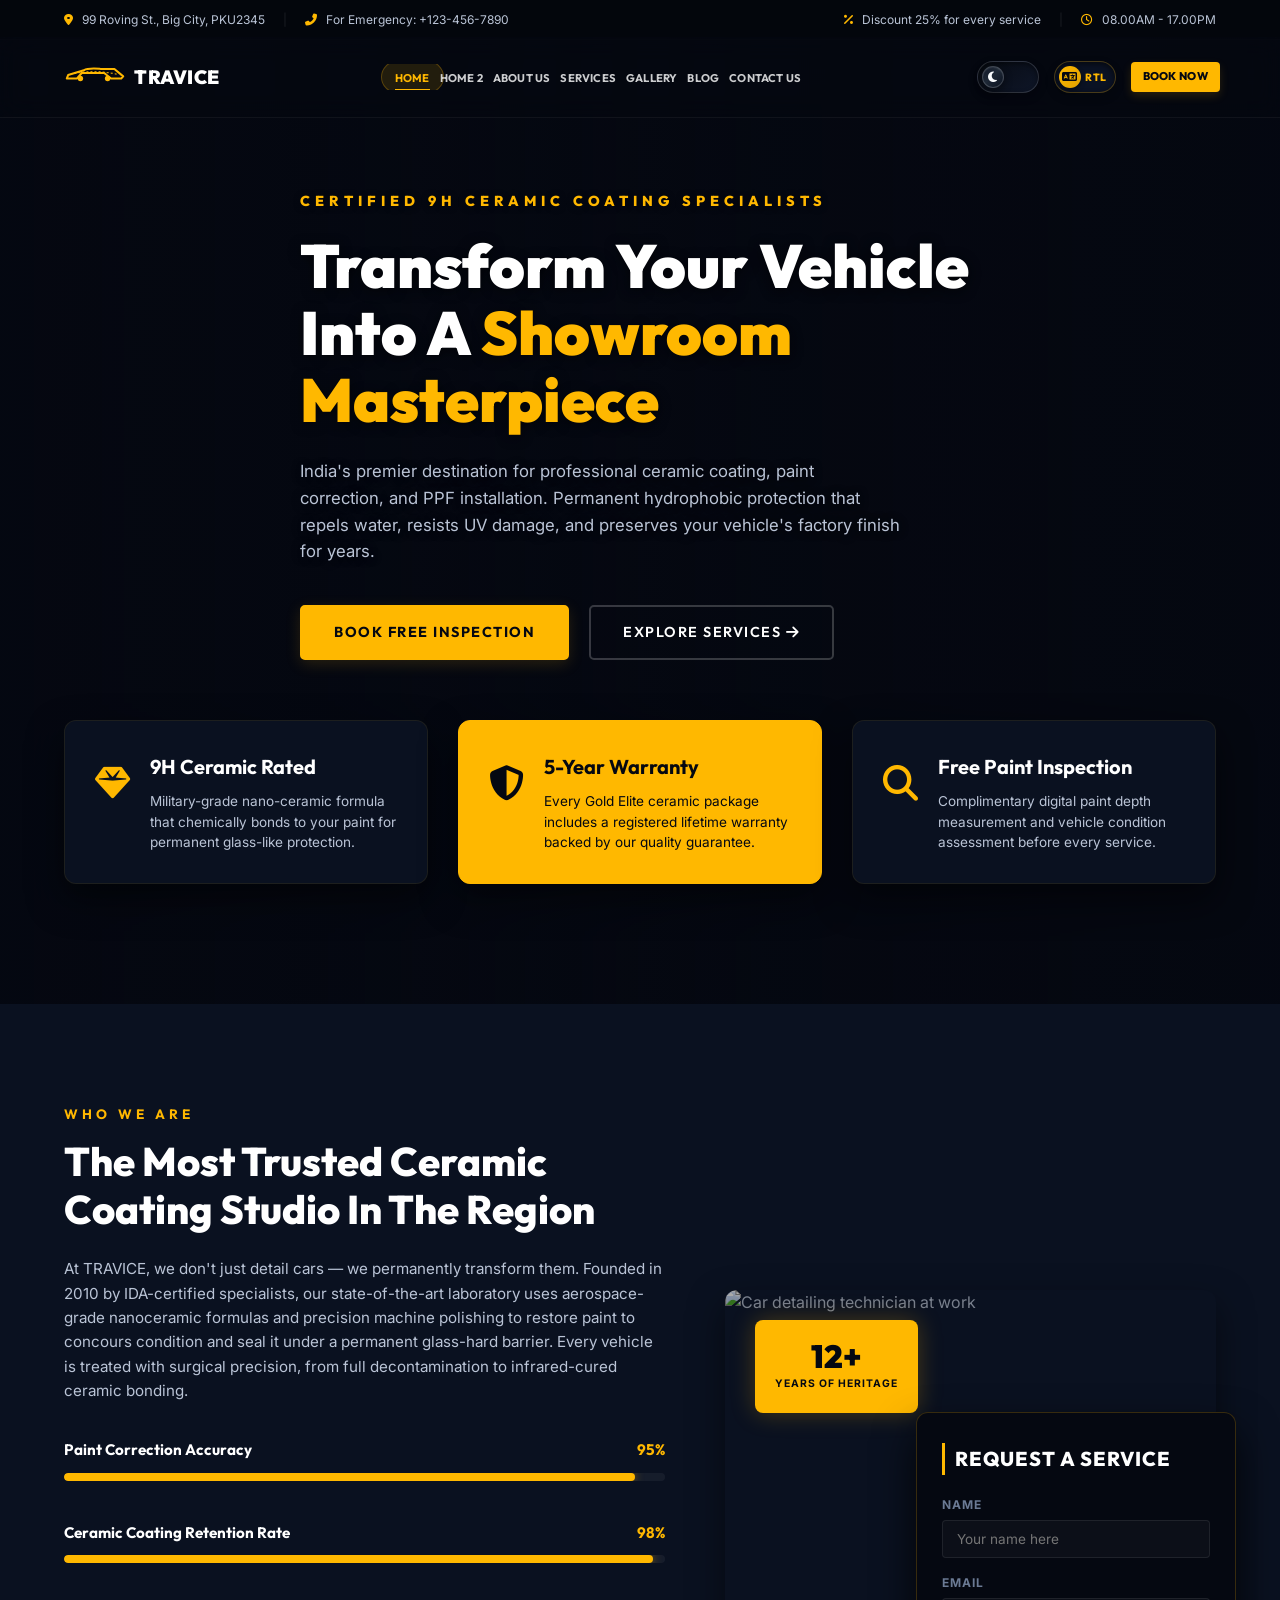
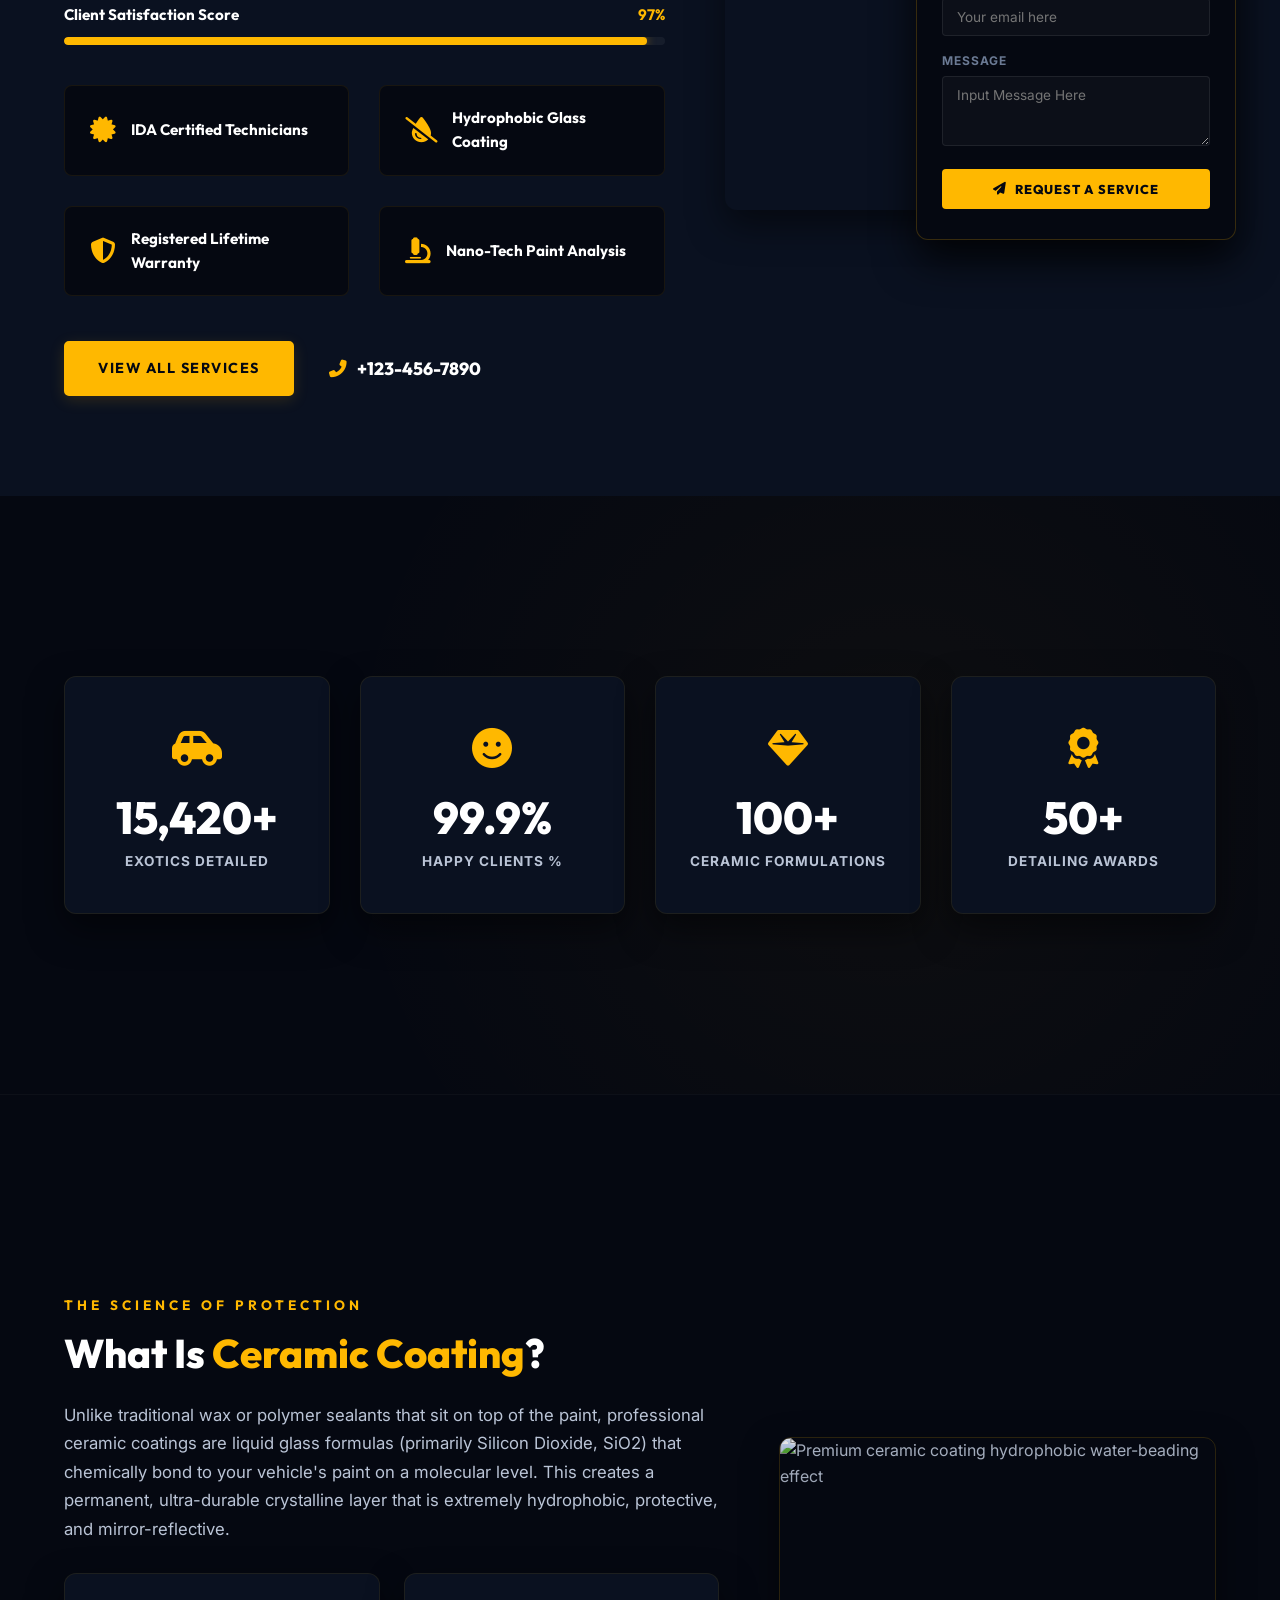
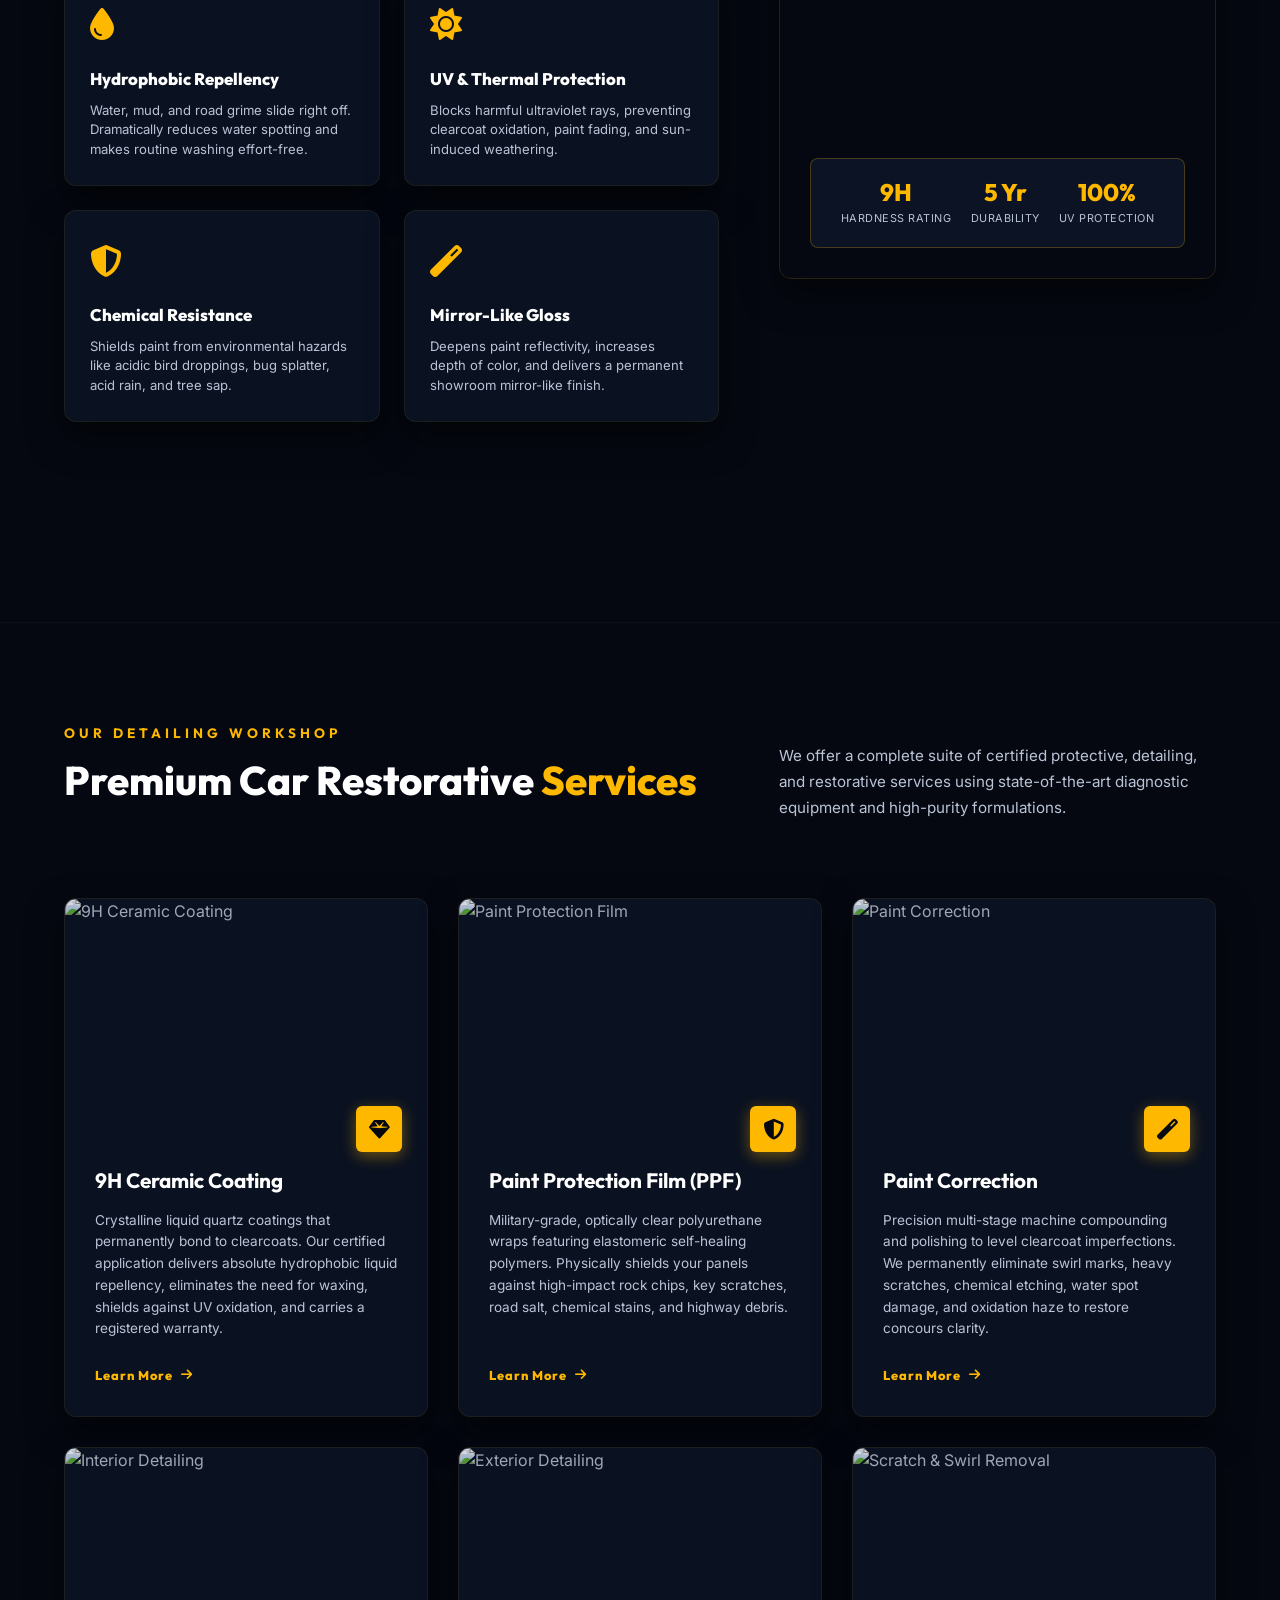
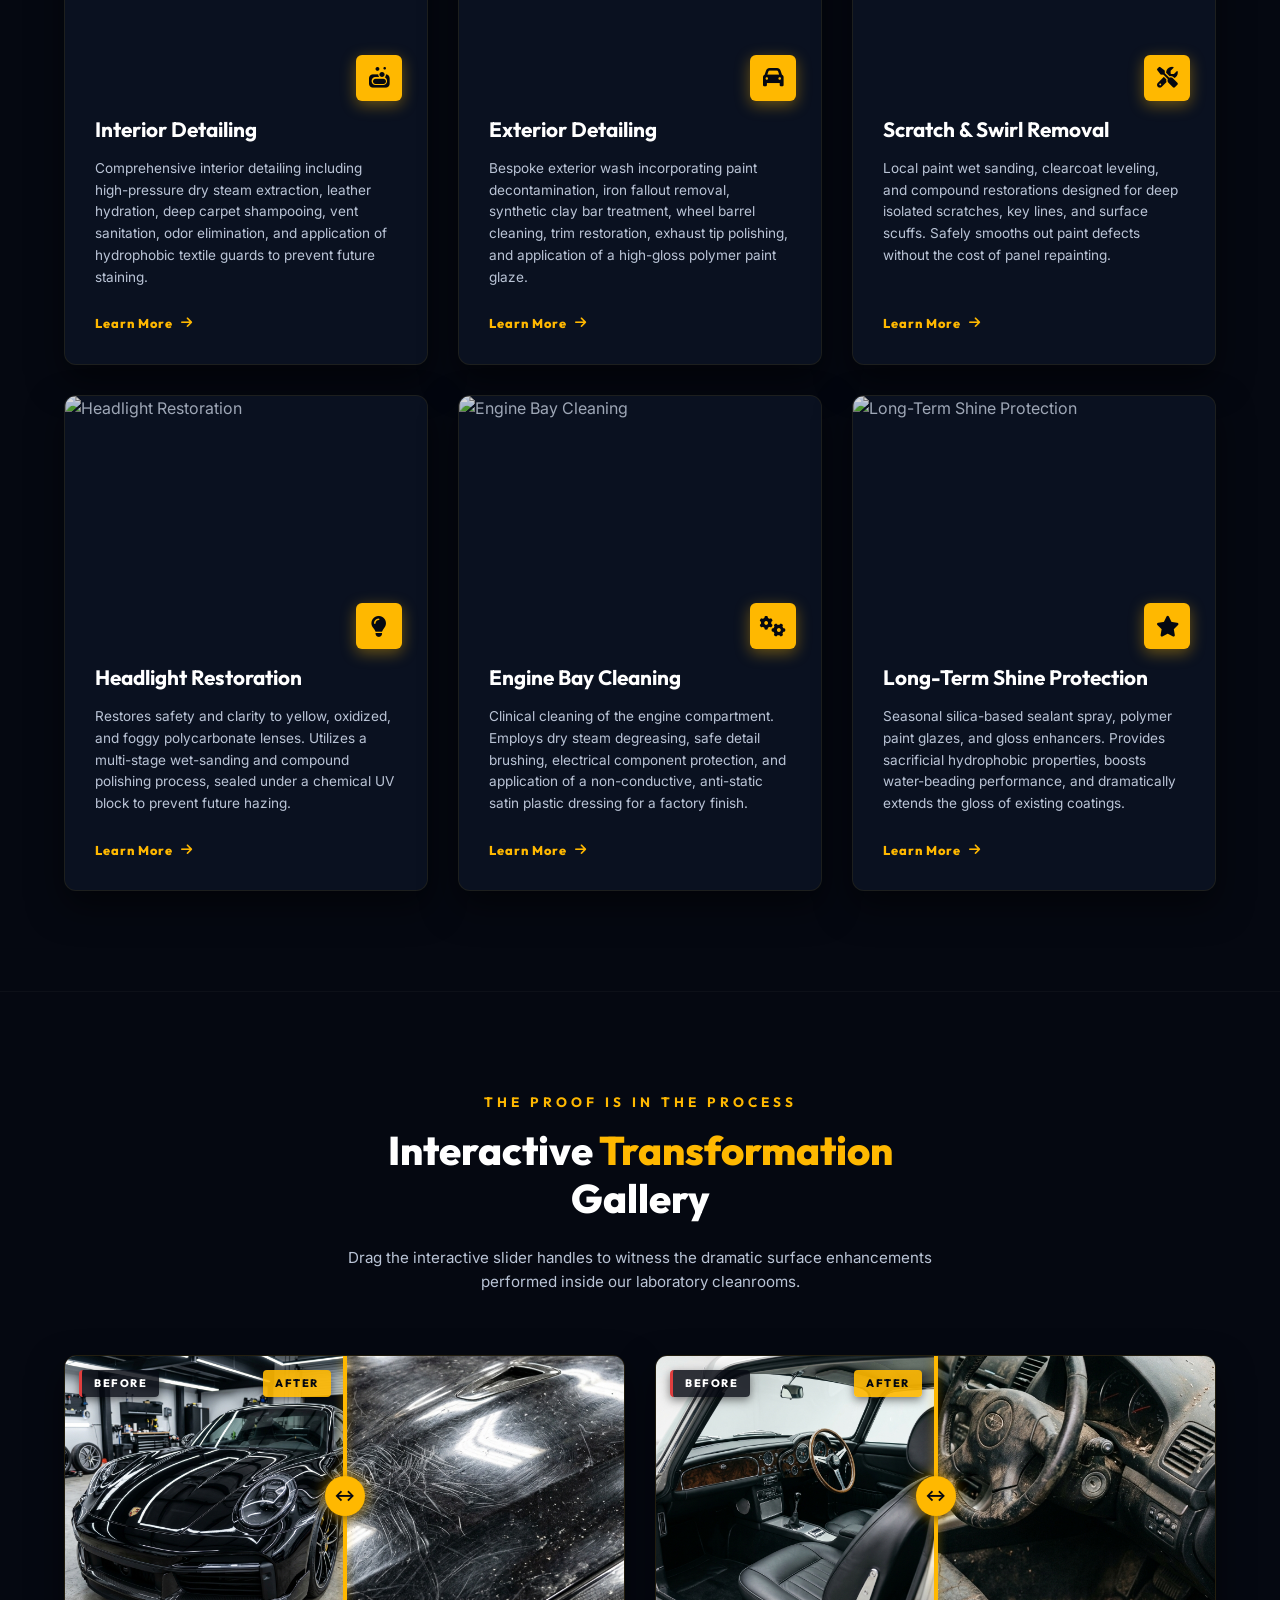
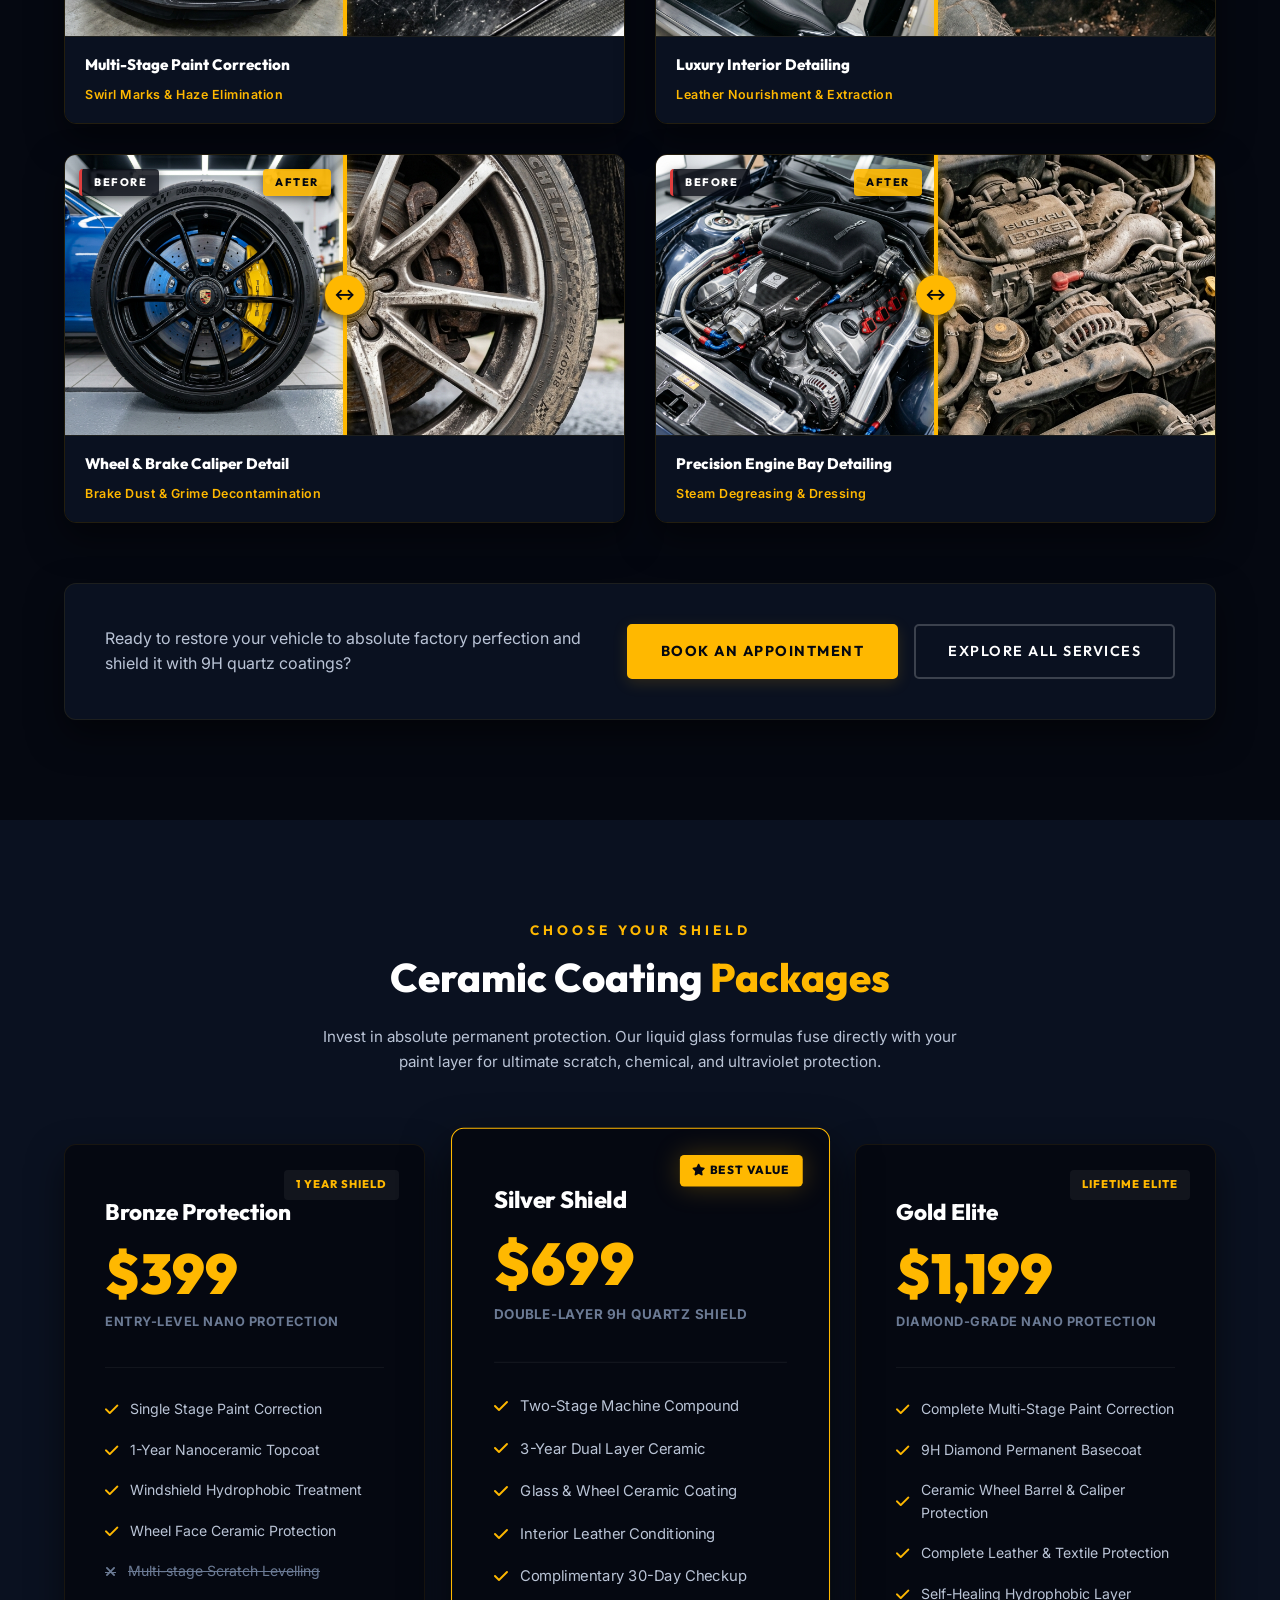
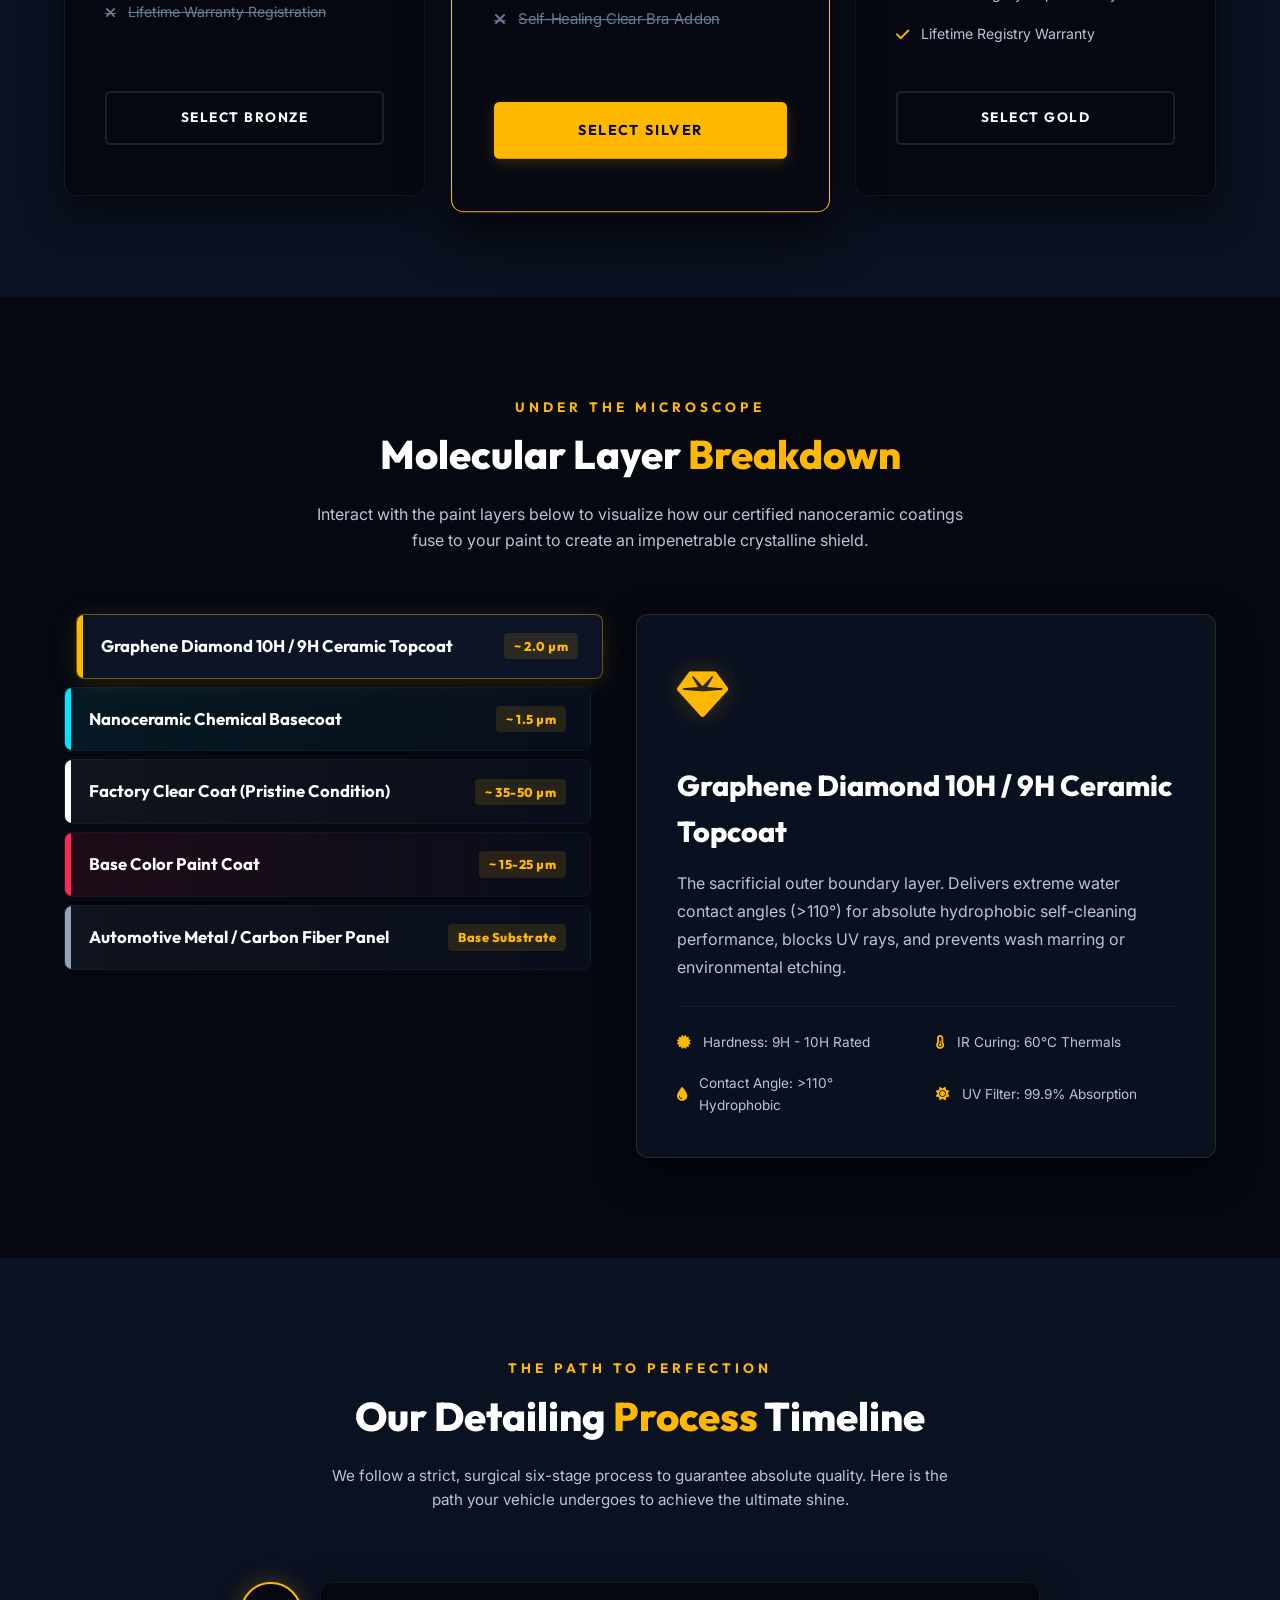
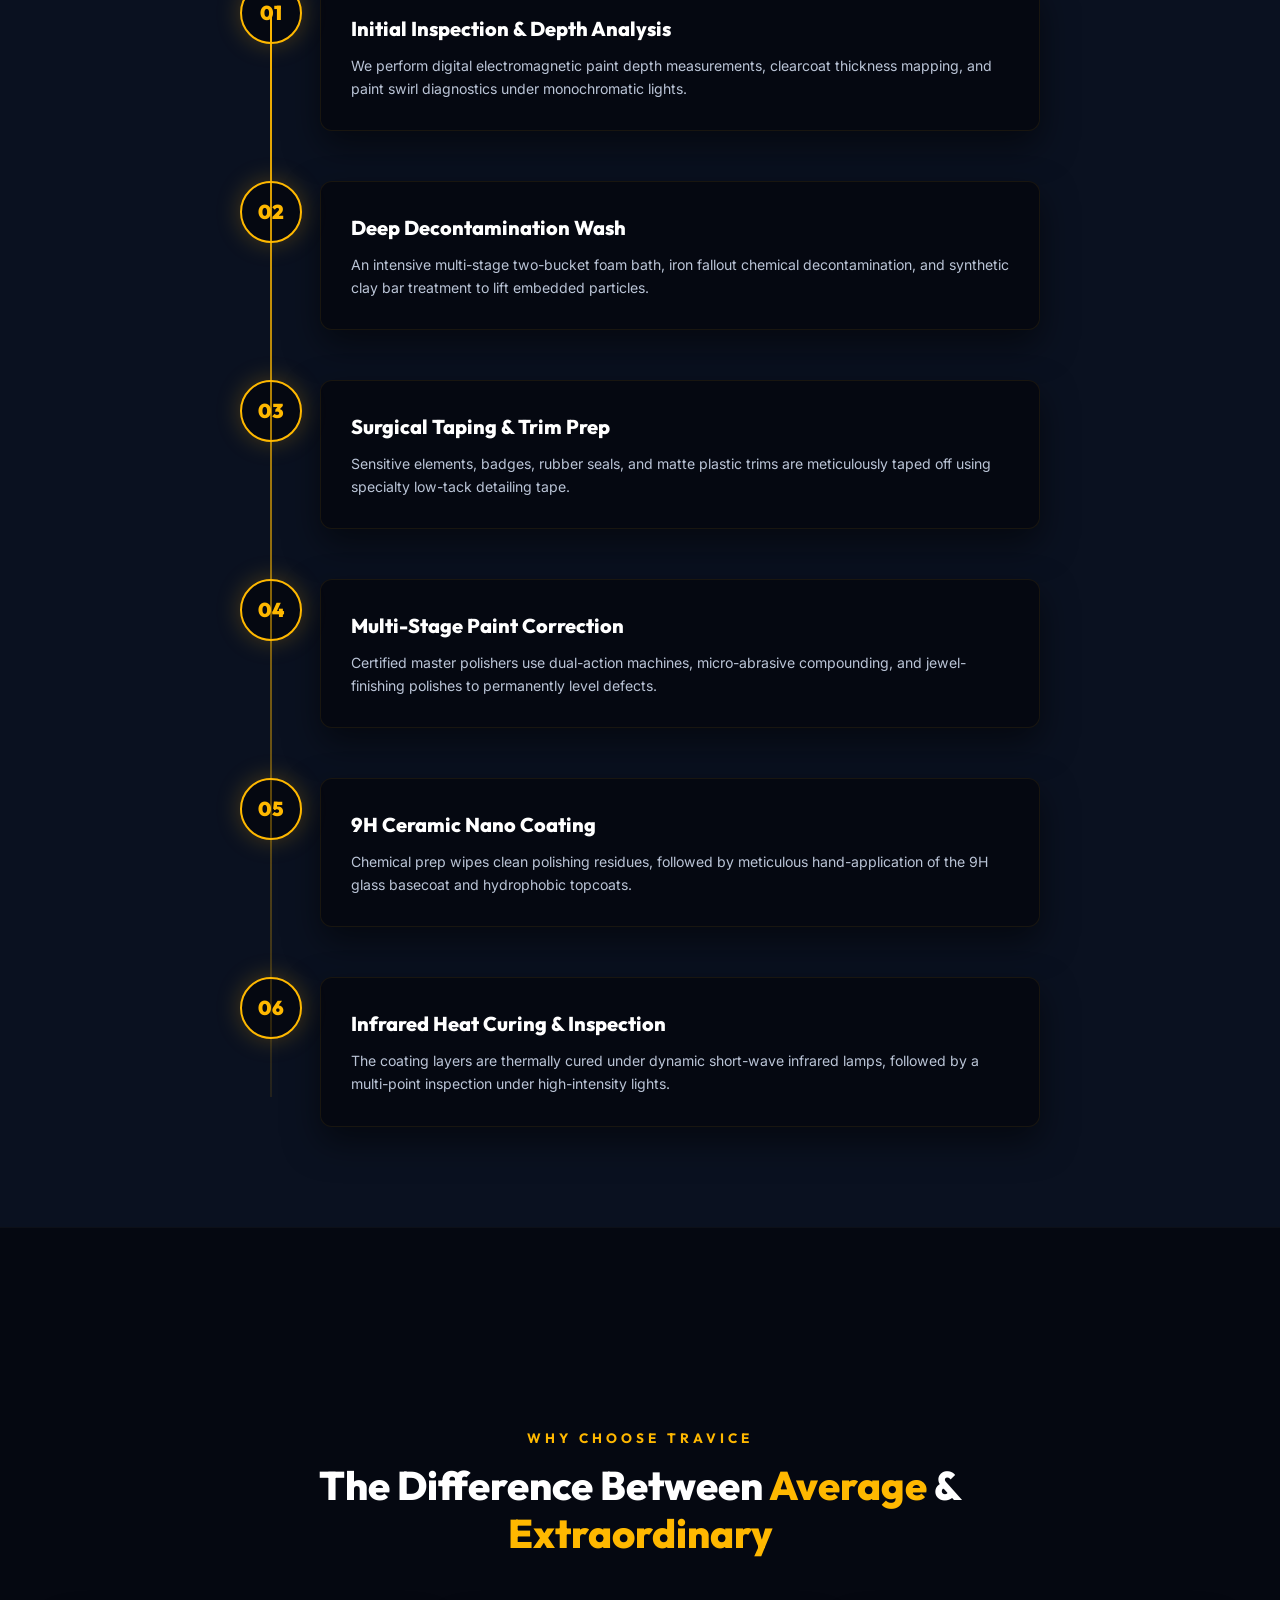
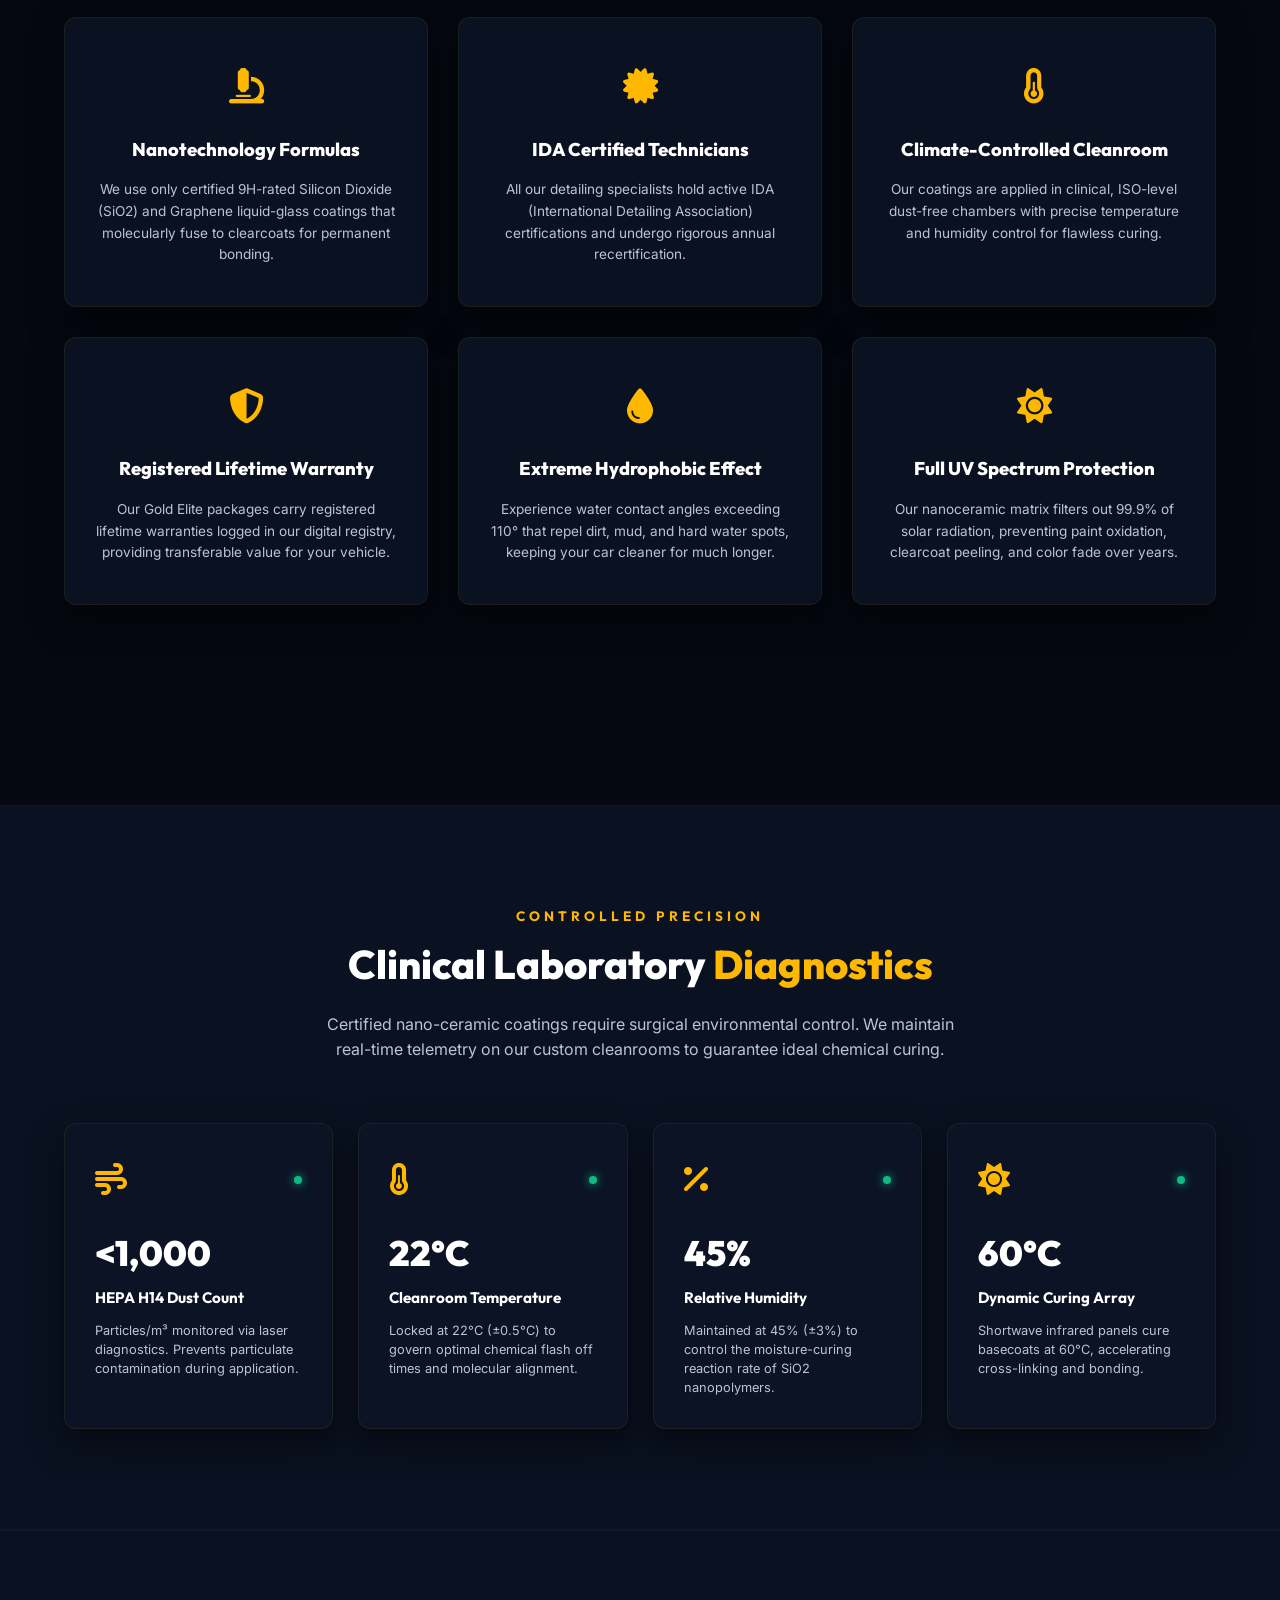
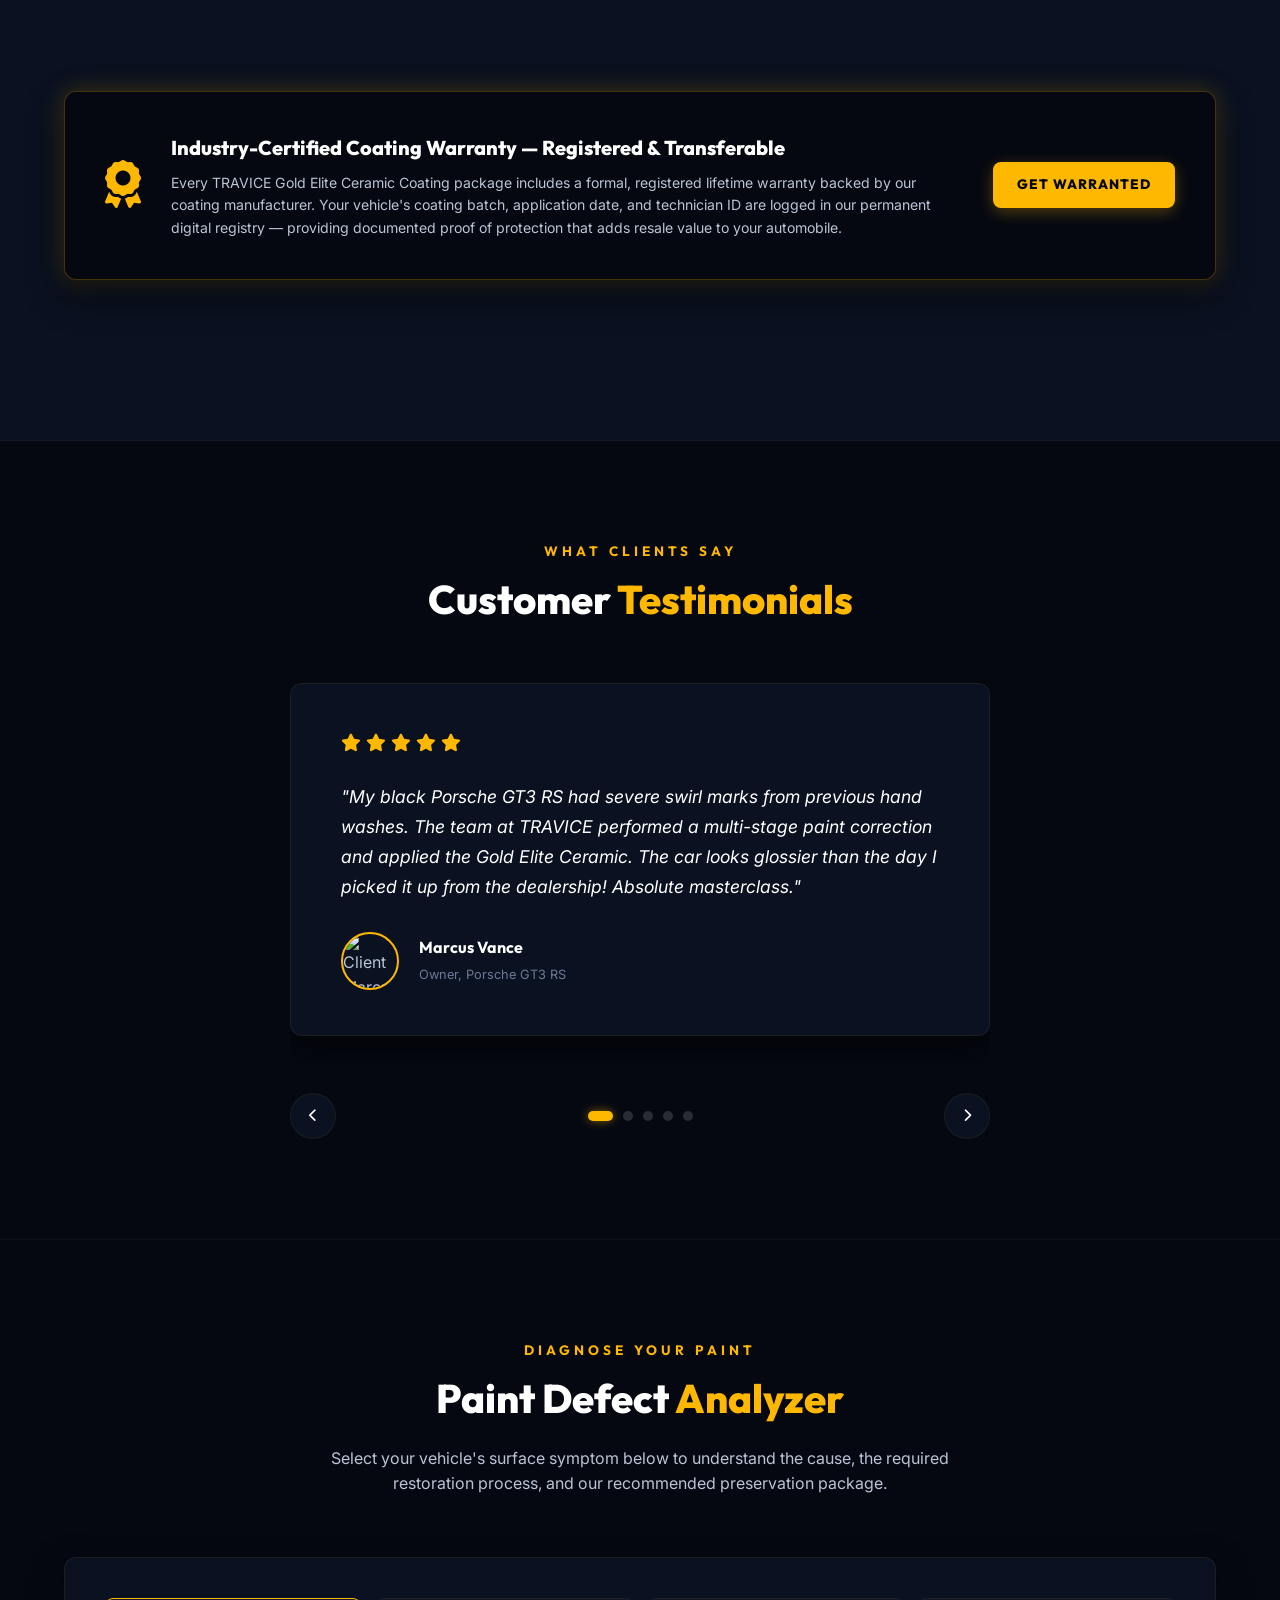
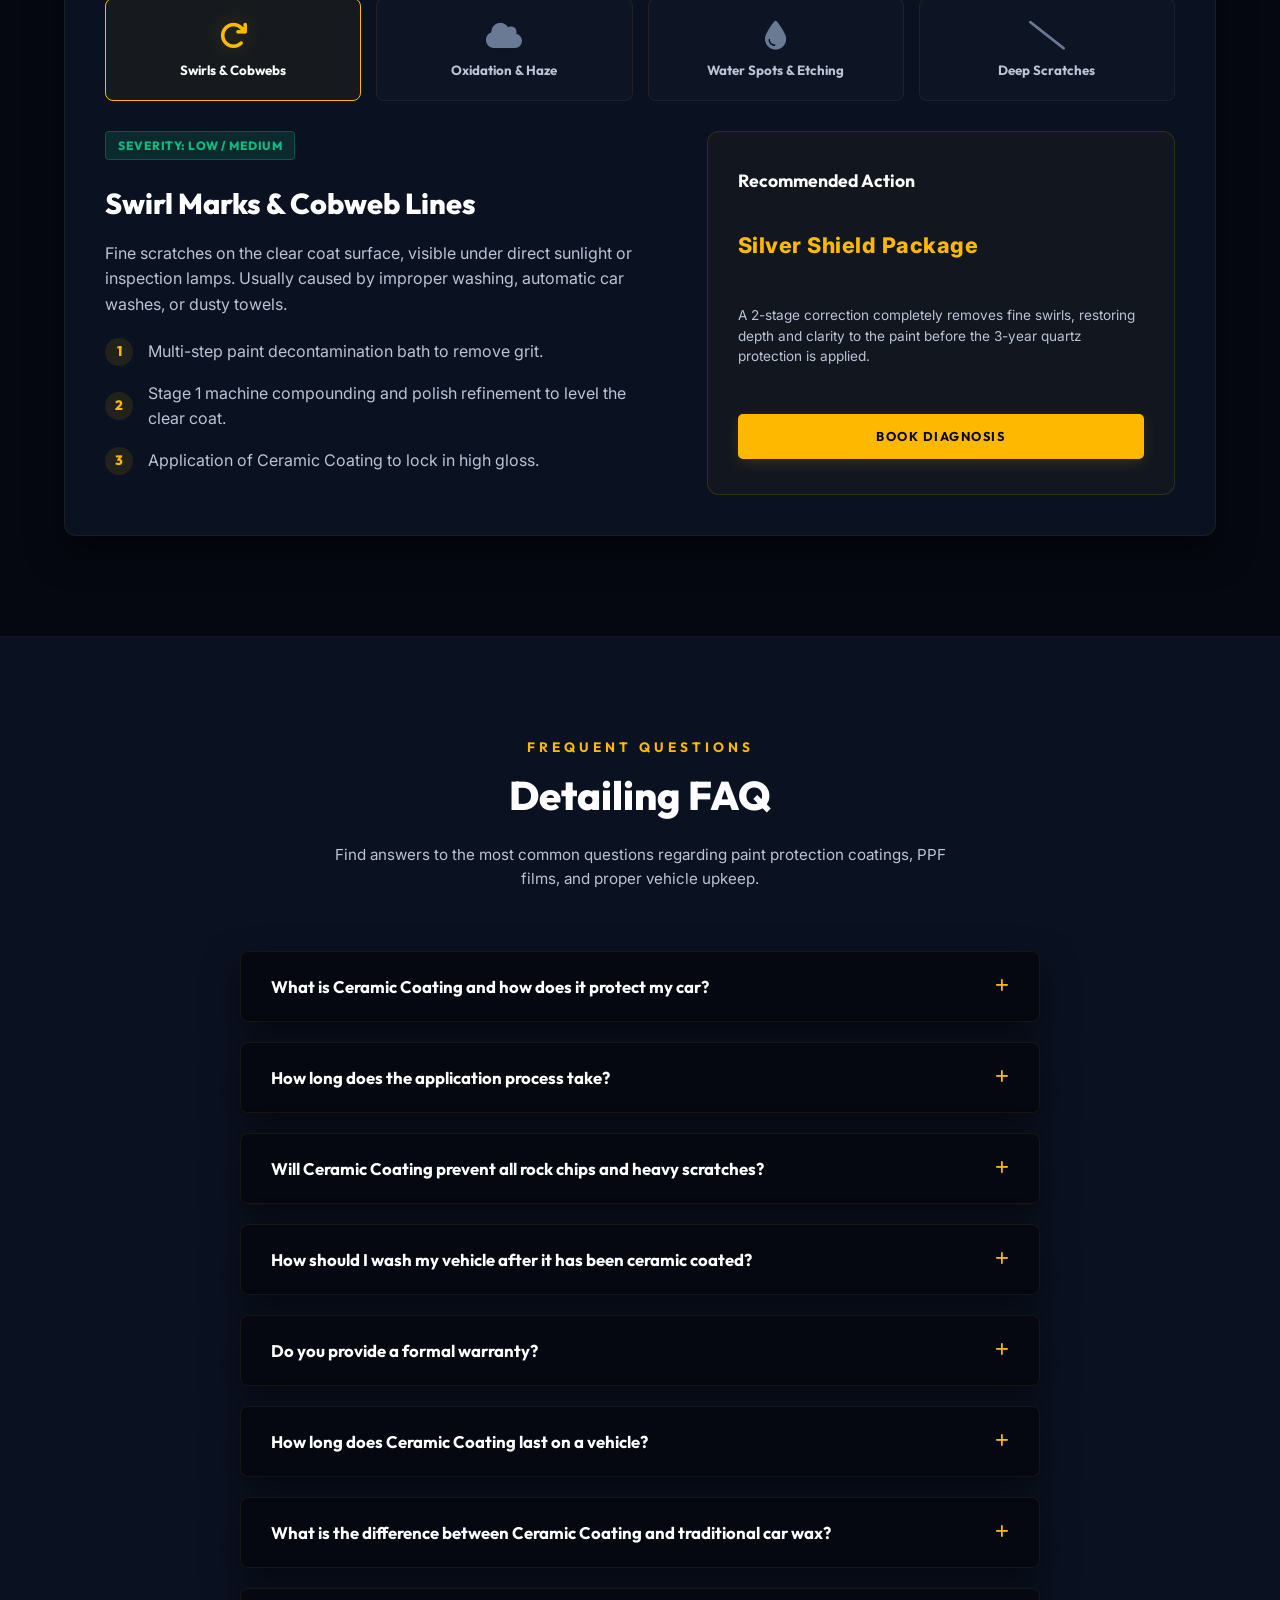
==== commit 186e4c93: "first commit" ====
--- a/index.html
+++ b/index.html
@@ -752,7 +752,83 @@
         </div>
     </section>
 
-
+    <!-- MULTI-LAYER NANO SHIELD VISUALIZER -->
+    <section class="layers-visualizer section-padding" id="layer-visualizer"
+        style="background-color: var(--color-primary-dark); border-top: 1px solid rgba(255,255,255,0.03);">
+        <div class="section-container">
+            <div class="section-header animate-on-scroll" style="text-align: center; margin-bottom: 60px;">
+                <span class="section-subhead">UNDER THE MICROSCOPE</span>
+                <h2 class="section-title">Molecular Layer <span class="highlight">Breakdown</span></h2>
+                <p style="color: var(--color-text-light); max-width: 650px; margin: 20px auto 0;">Interact with the
+                    paint layers below to visualize how our certified nanoceramic coatings fuse to your paint to create
+                    an impenetrable crystalline shield.</p>
+            </div>
+
+            <div class="layer-visualizer-container">
+                <!-- Stack of Layers -->
+                <div class="layers-stack animate-on-scroll">
+                    <!-- Layer 5 -->
+                    <div class="layer-item active" data-layer="topcoat">
+                        <div class="layer-header-flex">
+                            <span class="layer-title">Graphene Diamond 10H / 9H Ceramic Topcoat</span>
+                            <span class="layer-thickness">~ 2.0 µm</span>
+                        </div>
+                    </div>
+                    <!-- Layer 4 -->
+                    <div class="layer-item" data-layer="basecoat">
+                        <div class="layer-header-flex">
+                            <span class="layer-title">Nanoceramic Chemical Basecoat</span>
+                            <span class="layer-thickness">~ 1.5 µm</span>
+                        </div>
+                    </div>
+                    <!-- Layer 3 -->
+                    <div class="layer-item" data-layer="clearcoat">
+                        <div class="layer-header-flex">
+                            <span class="layer-title">Factory Clear Coat (Pristine Condition)</span>
+                            <span class="layer-thickness">~ 35-50 µm</span>
+                        </div>
+                    </div>
+                    <!-- Layer 2 -->
+                    <div class="layer-item" data-layer="paint">
+                        <div class="layer-header-flex">
+                            <span class="layer-title">Base Color Paint Coat</span>
+                            <span class="layer-thickness">~ 15-25 µm</span>
+                        </div>
+                    </div>
+                    <!-- Layer 1 -->
+                    <div class="layer-item" data-layer="steel">
+                        <div class="layer-header-flex">
+                            <span class="layer-title">Automotive Metal / Carbon Fiber Panel</span>
+                            <span class="layer-thickness">Base Substrate</span>
+                        </div>
+                    </div>
+                </div>
+
+                <!-- Detail Card -->
+                <div class="layer-detail-card animate-on-scroll">
+                    <div class="layer-detail-icon">
+                        <i class="fas fa-gem" id="layer-icon"></i>
+                    </div>
+                    <div class="layer-detail-content">
+                        <h3 id="layer-title-display">Graphene Diamond 10H / 9H Ceramic Topcoat</h3>
+                        <p id="layer-desc-display">The sacrificial outer boundary layer. Delivers extreme water contact
+                            angles (>110°) for absolute hydrophobic self-cleaning performance, blocks UV rays, and
+                            prevents wash marring or environmental etching.</p>
+                        <div class="layer-specs-list" id="layer-specs-display">
+                            <div class="layer-spec-item"><i class="fas fa-certificate"></i> <span>Hardness: 9H - 10H
+                                    Rated</span></div>
+                            <div class="layer-spec-item"><i class="fas fa-thermometer-half"></i> <span>IR Curing: 60°C
+                                    Thermals</span></div>
+                            <div class="layer-spec-item"><i class="fas fa-tint"></i> <span>Contact Angle: >110°
+                                    Hydrophobic</span></div>
+                            <div class="layer-spec-item"><i class="fas fa-sun"></i> <span>UV Filter: 99.9%
+                                    Absorption</span></div>
+                        </div>
+                    </div>
+                </div>
+            </div>
+        </div>
+    </section>
 
     <!-- THE DETAILING PROCESS TIMELINE -->
     <section class="timeline" id="timeline">
@@ -872,6 +948,67 @@
                     <h3>Full UV Spectrum Protection</h3>
                     <p>Our nanoceramic matrix filters out 99.9% of solar radiation, preventing paint oxidation,
                         clearcoat peeling, and color fade over years.</p>
+                </div>
+            </div>
+        </div>
+    </section>
+
+    <!-- CLINICAL LABORATORY ENVIRONMENTAL DIAGNOSTICS -->
+    <section class="lab-diagnostics section-padding" id="lab-diagnostics"
+        style="background-color: var(--color-secondary-dark); border-top: 1px solid rgba(255,255,255,0.03); border-bottom: 1px solid rgba(255,255,255,0.03);">
+        <div class="section-container">
+            <div class="section-header animate-on-scroll" style="text-align: center; margin-bottom: 60px;">
+                <span class="section-subhead">CONTROLLED PRECISION</span>
+                <h2 class="section-title">Clinical Laboratory <span class="highlight">Diagnostics</span></h2>
+                <p style="color: var(--color-text-light); max-width: 650px; margin: 20px auto 0;">Certified nano-ceramic
+                    coatings require surgical environmental control. We maintain real-time telemetry on our custom
+                    cleanrooms to guarantee ideal chemical curing.</p>
+            </div>
+
+            <div class="lab-grid animate-on-scroll">
+                <!-- Card 1 -->
+                <div class="lab-card">
+                    <div class="lab-card-header">
+                        <div class="lab-icon"><i class="fas fa-wind"></i></div>
+                        <div class="lab-status-dot"></div>
+                    </div>
+                    <div class="lab-val">&lt;1,000</div>
+                    <div class="lab-label">HEPA H14 Dust Count</div>
+                    <p class="lab-desc">Particles/m³ monitored via laser diagnostics. Prevents particulate contamination
+                        during application.</p>
+                </div>
+                <!-- Card 2 -->
+                <div class="lab-card">
+                    <div class="lab-card-header">
+                        <div class="lab-icon"><i class="fas fa-thermometer-half"></i></div>
+                        <div class="lab-status-dot"></div>
+                    </div>
+                    <div class="lab-val">22°C</div>
+                    <div class="lab-label">Cleanroom Temperature</div>
+                    <p class="lab-desc">Locked at 22°C (±0.5°C) to govern optimal chemical flash off times and molecular
+                        alignment.</p>
+                </div>
+                <!-- Card 3 -->
+                <div class="lab-card">
+                    <div class="lab-card-header">
+                        <div class="lab-icon"><i class="fas fa-percentage"></i></div>
+                        <div class="lab-status-dot"></div>
+                    </div>
+                    <div class="lab-val">45%</div>
+                    <div class="lab-label">Relative Humidity</div>
+                    <p class="lab-desc">Maintained at 45% (±3%) to control the moisture-curing reaction rate of SiO2
+                        nanopolymers.</p>
+                </div>
+                <!-- Card 4 -->
+                <div class="lab-card">
+                    <div class="lab-card-header">
+                        <div class="lab-icon"><i class="fas fa-sun"></i></div>
+                        <div class="lab-status-dot"></div>
+                    </div>
+                    <div class="lab-val">60°C</div>
+                    <div class="lab-label">Dynamic Curing Array</div>
+                    <p class="lab-desc">Shortwave infrared panels cure basecoats at 60°C, accelerating cross-linking and
+                        bonding.</p>
                 </div>
             </div>
         </div>
@@ -1036,6 +1173,181 @@
                     </div>
                     <button class="slider-arrow next" id="slider-next-btn"><i class="fas fa-chevron-right"></i></button>
                 </div>
+            </div>
+        </div>
+    </section>
+
+    <!-- INTERACTIVE PAINT DEFECT DIAGNOSTIC ASSISTANT -->
+    <section class="paint-diagnostic section-padding" id="paint-diagnostic"
+        style="background-color: var(--color-primary-dark); border-top: 1px solid rgba(255,255,255,0.03);">
+        <div class="section-container">
+            <div class="section-header animate-on-scroll" style="text-align: center; margin-bottom: 60px;">
+                <span class="section-subhead">DIAGNOSE YOUR PAINT</span>
+                <h2 class="section-title">Paint Defect <span class="highlight">Analyzer</span></h2>
+                <p style="color: var(--color-text-light); max-width: 650px; margin: 20px auto 0;">Select your vehicle's
+                    surface symptom below to understand the cause, the required restoration process, and our recommended
+                    preservation package.</p>
+            </div>
+
+            <div class="diagnostic-container animate-on-scroll">
+                <!-- Symptom Tabs -->
+                <div class="diagnostic-tabs">
+                    <button class="diagnostic-tab-btn active" data-symptom="swirls">
+                        <i class="fas fa-redo"></i>
+                        <span>Swirls & Cobwebs</span>
+                    </button>
+                    <button class="diagnostic-tab-btn" data-symptom="oxidation">
+                        <i class="fas fa-cloud"></i>
+                        <span>Oxidation & Haze</span>
+                    </button>
+                    <button class="diagnostic-tab-btn" data-symptom="spots">
+                        <i class="fas fa-tint"></i>
+                        <span>Water Spots & Etching</span>
+                    </button>
+                    <button class="diagnostic-tab-btn" data-symptom="scratches">
+                        <i class="fas fa-slash"></i>
+                        <span>Deep Scratches</span>
+                    </button>
+                </div>
+
+                <!-- Panels -->
+                <!-- Panel 1: Swirls -->
+                <div class="diagnostic-panel active" id="diag-swirls">
+                    <div class="diagnostic-info">
+                        <span class="severity-badge severity-low">Severity: Low / Medium</span>
+                        <h3>Swirl Marks & Cobweb Lines</h3>
+                        <p>Fine scratches on the clear coat surface, visible under direct sunlight or inspection lamps.
+                            Usually caused by improper washing, automatic car washes, or dusty towels.</p>
+                        <div class="diagnostic-steps">
+                            <div class="diagnostic-step">
+                                <div class="diagnostic-step-num">1</div>
+                                <span>Multi-step paint decontamination bath to remove grit.</span>
+                            </div>
+                            <div class="diagnostic-step">
+                                <div class="diagnostic-step-num">2</div>
+                                <span>Stage 1 machine compounding and polish refinement to level the clear coat.</span>
+                            </div>
+                            <div class="diagnostic-step">
+                                <div class="diagnostic-step-num">3</div>
+                                <span>Application of Ceramic Coating to lock in high gloss.</span>
+                            </div>
+                        </div>
+                    </div>
+                    <div class="diagnostic-recommendation">
+                        <h4>Recommended Action</h4>
+                        <div class="pkg-highlight">Silver Shield Package</div>
+                        <p style="font-size: 0.85rem; line-height: 1.5; margin-bottom: 20px;">A 2-stage correction
+                            completely removes fine swirls, restoring depth and clarity to the paint before the 3-year
+                            quartz protection is applied.</p>
+                        <a href="#contact" class="btn-primary"
+                            style="display: block; text-align: center; font-size: 0.8rem; padding: 10px 0;">BOOK
+                            DIAGNOSIS</a>
+                    </div>
+                </div>
+
+                <!-- Panel 2: Oxidation -->
+                <div class="diagnostic-panel" id="diag-oxidation">
+                    <div class="diagnostic-info">
+                        <span class="severity-badge severity-medium">Severity: Medium</span>
+                        <h3>Paint Oxidation & Haze</h3>
+                        <p>Dull, fading, or chalky paint. Caused by long-term ultraviolet (UV) exposure from sunlight
+                            and lack of paint protection, leading to clearcoat degradation.</p>
+                        <div class="diagnostic-steps">
+                            <div class="diagnostic-step">
+                                <div class="diagnostic-step-num">1</div>
+                                <span>Chemical paint decontamination and clay bar smoothing.</span>
+                            </div>
+                            <div class="diagnostic-step">
+                                <div class="diagnostic-step-num">2</div>
+                                <span>Stage 2 machine correction to compound away the oxidized clearcoat layer.</span>
+                            </div>
+                            <div class="diagnostic-step">
+                                <div class="diagnostic-step-num">3</div>
+                                <span>9H Graphene or Ceramic application to block future UV degradation.</span>
+                            </div>
+                        </div>
+                    </div>
+                    <div class="diagnostic-recommendation">
+                        <h4>Recommended Action</h4>
+                        <div class="pkg-highlight">Gold Elite Package</div>
+                        <p style="font-size: 0.85rem; line-height: 1.5; margin-bottom: 20px;">Requires intensive
+                            compounding to remove the oxidized layer, followed by a lifetime warranty UV block to
+                            prevent chemical fading.</p>
+                        <a href="#contact" class="btn-primary"
+                            style="display: block; text-align: center; font-size: 0.8rem; padding: 10px 0;">BOOK
+                            DIAGNOSIS</a>
+                    </div>
+                </div>
+
+                <!-- Panel 3: Spots -->
+                <div class="diagnostic-panel" id="diag-spots">
+                    <div class="diagnostic-info">
+                        <span class="severity-badge severity-medium">Severity: Medium</span>
+                        <h3>Water Spots & Acid Etching</h3>
+                        <p>White rings or mineral deposits etched into the clearcoat. Caused by hard tap water, acid
+                            rain, bird droppings, or tree sap baking on hot body panels.</p>
+                        <div class="diagnostic-steps">
+                            <div class="diagnostic-step">
+                                <div class="diagnostic-step-num">1</div>
+                                <span>Acid wash decontamination to dissolve calcium/mineral buildup.</span>
+                            </div>
+                            <div class="diagnostic-step">
+                                <div class="diagnostic-step-num">2</div>
+                                <span>Precision spot wet-sanding or rotary compounding depending on depth.</span>
+                            </div>
+                            <div class="diagnostic-step">
+                                <div class="diagnostic-step-num">3</div>
+                                <span>Hydrophobic ceramic topcoat application to repel water sheeting.</span>
+                            </div>
+                        </div>
+                    </div>
+                    <div class="diagnostic-recommendation">
+                        <h4>Recommended Action</h4>
+                        <div class="pkg-highlight">Silver or Gold Shield</div>
+                        <p style="font-size: 0.85rem; line-height: 1.5; margin-bottom: 20px;">Deep spots require
+                            dual-stage compounding. The hydrophobic topcoat prevents water from sitting and baking in
+                            the future.</p>
+                        <a href="#contact" class="btn-primary"
+                            style="display: block; text-align: center; font-size: 0.8rem; padding: 10px 0;">BOOK
+                            DIAGNOSIS</a>
+                    </div>
+                </div>
+
+                <!-- Panel 4: Scratches -->
+                <div class="diagnostic-panel" id="diag-scratches">
+                    <div class="diagnostic-info">
+                        <span class="severity-badge severity-high">Severity: High</span>
+                        <h3>Deep Surface Scratches</h3>
+                        <p>Deep lines cut into the clearcoat (sometimes exposing white basecoat/primer). Caused by
+                            keyings, hedges, or heavy physical impact.</p>
+                        <div class="diagnostic-steps">
+                            <div class="diagnostic-step">
+                                <div class="diagnostic-step-num">1</div>
+                                <span>Digital paint depth check to measure remaining clearcoat safety margins.</span>
+                            </div>
+                            <div class="diagnostic-step">
+                                <div class="diagnostic-step-num">2</div>
+                                <span>Local wet-sanding and micro-rotary polishing.</span>
+                            </div>
+                            <div class="diagnostic-step">
+                                <div class="diagnostic-step-num">3</div>
+                                <span>Self-Healing PPF application over repaired panel for physical impact
+                                    armoring.</span>
+                            </div>
+                        </div>
+                    </div>
+                    <div class="diagnostic-recommendation">
+                        <h4>Recommended Action</h4>
+                        <div class="pkg-highlight">Paint Correction + PPF Wrap</div>
+                        <p style="font-size: 0.85rem; line-height: 1.5; margin-bottom: 20px;">Deep scratches cannot be
+                            corrected by ceramic coating alone; they require paint level refinement and a physical
+                            self-healing PPF wrap.</p>
+                        <a href="#contact" class="btn-primary"
+                            style="display: block; text-align: center; font-size: 0.8rem; padding: 10px 0;">BOOK
+                            DIAGNOSIS</a>
+                    </div>
+                </div>
+
             </div>
         </div>
     </section>
--- a/style.css
+++ b/style.css
@@ -108,6 +108,38 @@
     color: var(--color-accent);
 }
 
+/* ==========================================================================
+   SCROLL & LOAD ANIMATION BASE UTILITIES (Declared early to let states override them)
+   ========================================================================== */
+/* Initial states for load in items */
+.animate-on-load {
+    opacity: 0;
+    transform: translateY(20px);
+}
+
+.animate-on-load.ready {
+    opacity: 1;
+    transform: translateY(0);
+    transition: opacity 0.8s ease, transform 0.8s ease;
+}
+
+.hero-content .animate-on-load:nth-child(1) { transition-delay: 0.1s; }
+.hero-content .animate-on-load:nth-child(2) { transition-delay: 0.3s; }
+.hero-content .animate-on-load:nth-child(3) { transition-delay: 0.5s; }
+.hero-content .animate-on-load:nth-child(4) { transition-delay: 0.7s; }
+
+/* Scroll Trigger elements CSS states */
+.animate-on-scroll {
+    opacity: 0;
+    transform: translateY(35px);
+    transition: opacity 1s cubic-bezier(0.1, 1, 0.1, 1), transform 1s cubic-bezier(0.1, 1, 0.1, 1);
+}
+
+.animate-on-scroll.appear {
+    opacity: 1;
+    transform: translateY(0);
+}
+
 /* --- PREMIUM BUTTON DESIGN --- */
 .btn-primary {
     background-color: var(--color-accent);
@@ -628,6 +660,7 @@
     color: var(--color-primary-dark);
     background-color: var(--color-accent);
 }
+
 
 /* --- HERO SECTION --- */
 .hero {
@@ -1052,6 +1085,10 @@
     cursor: pointer;
     transition: var(--transition-smooth);
     margin-top: 10px;
+    display: flex;
+    align-items: center;
+    justify-content: center;
+    gap: 8px;
 }
 
 .btn-quick-submit:hover {
@@ -1186,16 +1223,18 @@
 
 /* Service Card Components */
 .service-card {
+    position: relative;
     background-color: var(--color-secondary-dark);
     border: 1px solid var(--color-card-border);
     border-radius: var(--border-radius-lg);
     overflow: hidden;
     box-shadow: var(--shadow-premium);
     transition: var(--transition-smooth);
+    display: flex;
+    flex-direction: column;
 }
 
 .card-img-wrapper {
-    position: relative;
     width: 100%;
     height: 230px;
     overflow: hidden;
@@ -1212,7 +1251,7 @@
 /* Floating Yellow Accent Badge with icon */
 .badge-icon {
     position: absolute;
-    bottom: -20px;
+    top: 207px;
     right: 25px;
     width: 46px;
     height: 46px;
@@ -1230,6 +1269,9 @@
 
 .service-info {
     padding: 35px 30px 30px 30px;
+    display: flex;
+    flex-direction: column;
+    flex-grow: 1;
 }
 
 .service-info h3 {
@@ -1245,6 +1287,7 @@
     color: var(--color-text-light);
     line-height: 1.6;
     margin-bottom: 25px;
+    flex-grow: 1;
 }
 
 .service-link {
@@ -1392,6 +1435,7 @@
     margin-bottom: 45px;
     border-top: 1px solid rgba(255, 255, 255, 0.05);
     padding-top: 30px;
+    flex-grow: 1;
 }
 
 .pricing-features li {
@@ -2887,34 +2931,6 @@
 /* ==========================================================================
    SCROLL INTERACTIVE ANIMATIONS
    ========================================================================== */
-/* Initial states for load in items */
-.animate-on-load {
-    opacity: 0;
-    transform: translateY(20px);
-}
-
-.animate-on-load.ready {
-    opacity: 1;
-    transform: translateY(0);
-    transition: opacity 0.8s ease, transform 0.8s ease;
-}
-
-.hero-content .animate-on-load:nth-child(1) { transition-delay: 0.1s; }
-.hero-content .animate-on-load:nth-child(2) { transition-delay: 0.3s; }
-.hero-content .animate-on-load:nth-child(3) { transition-delay: 0.5s; }
-.hero-content .animate-on-load:nth-child(4) { transition-delay: 0.7s; }
-
-/* Scroll Trigger elements CSS states */
-.animate-on-scroll {
-    opacity: 0;
-    transform: translateY(35px);
-    transition: opacity 1s cubic-bezier(0.1, 1, 0.1, 1), transform 1s cubic-bezier(0.1, 1, 0.1, 1);
-}
-
-.animate-on-scroll.appear {
-    opacity: 1;
-    transform: translateY(0);
-}
 
 /* ==========================================================================
    TRAVICE THEME SWITCHER & LIGHT MODE SYSTEM
@@ -2924,16 +2940,16 @@
 .theme-toggle {
     width: 62px;
     height: 32px;
-    background-color: rgba(13, 22, 41, 0.8);
-    border: 1.5px solid rgba(255, 184, 0, 0.25);
+    background: linear-gradient(145deg, rgba(8, 12, 20, 0.96), rgba(15, 23, 42, 0.94));
+    border: 1.5px solid rgba(255, 255, 255, 0.14);
     border-radius: 30px;
     position: relative;
     cursor: pointer;
     display: flex;
     align-items: center;
     padding: 0 4px;
-    transition: var(--transition-smooth);
-    box-shadow: inset 0 2px 5px rgba(0, 0, 0, 0.5), 0 4px 10px rgba(0, 0, 0, 0.2);
+    transition: border-color 0.25s ease, box-shadow 0.25s ease, transform 0.15s ease;
+    box-shadow: inset 0 2px 5px rgba(0, 0, 0, 0.45), 0 4px 10px rgba(0, 0, 0, 0.24);
     overflow: visible;
     margin-right: 8px;
     z-index: 1001;
@@ -2942,65 +2958,99 @@
 .theme-toggle-bubble {
     width: 22px;
     height: 22px;
-    background: linear-gradient(135deg, #FFB800, #E0A200);
+    position: relative;
+    background: linear-gradient(135deg, #111827 0%, #1F2937 45%, #0B1220 100%);
+    border: 1px solid rgba(255, 255, 255, 0.18);
     border-radius: 50%;
     display: flex;
     align-items: center;
     justify-content: center;
-    transition: transform 0.4s cubic-bezier(0.68, -0.55, 0.265, 1.55), background 0.4s ease, box-shadow 0.4s ease;
-    box-shadow: 0 2px 5px rgba(0, 0, 0, 0.4);
+    transition: transform 0.4s cubic-bezier(0.68, -0.55, 0.265, 1.55), background 0.35s ease, box-shadow 0.35s ease, border-color 0.35s ease;
+    box-shadow: 0 3px 8px rgba(0, 0, 0, 0.45), inset 0 1px 1px rgba(255, 255, 255, 0.08);
     transform: translateX(0);
 }
 
 .theme-toggle-bubble i {
     font-size: 0.75rem;
-    color: #050811;
-    transition: transform 0.4s ease, opacity 0.4s ease;
+    line-height: 1;
+    color: #F8FAFC;
     position: absolute;
+    top: 50%;
+    left: 50%;
+    display: flex;
+    align-items: center;
+    justify-content: center;
+    transform: translate(-50%, -50%);
+    transition: transform 0.35s ease, opacity 0.35s ease, color 0.35s ease;
+    text-shadow: 0 1px 2px rgba(15, 23, 42, 0.4);
 }
 
 .theme-toggle-bubble .sun-icon {
     opacity: 0;
-    transform: rotate(-90deg) scale(0);
+    transform: translate(-50%, -50%) rotate(-90deg) scale(0.8);
 }
 
 .theme-toggle-bubble .moon-icon {
     opacity: 1;
-    transform: rotate(0) scale(1);
-}
-
-/* Hover effects */
+    transform: translate(-50%, -50%) rotate(0) scale(1);
+}
+
 .theme-toggle:hover {
-    border-color: var(--color-accent);
-    box-shadow: inset 0 2px 5px rgba(0, 0, 0, 0.5), 0 0 15px rgba(var(--color-accent-rgb), 0.3);
+    border-color: rgba(255, 184, 0, 0.55);
+    box-shadow: inset 0 2px 5px rgba(0, 0, 0, 0.45), 0 0 18px rgba(var(--color-accent-rgb), 0.22);
+}
+
+.theme-toggle:hover .theme-toggle-bubble {
+    box-shadow: 0 4px 12px rgba(0, 0, 0, 0.45), inset 0 1px 1px rgba(255, 255, 255, 0.12);
+}
+
+.theme-toggle:focus-visible {
+    outline: none;
+    border-color: rgba(255, 184, 0, 0.9);
+    box-shadow: 0 0 0 3px rgba(255, 184, 0, 0.18), inset 0 2px 5px rgba(0, 0, 0, 0.45), 0 0 18px rgba(var(--color-accent-rgb), 0.26);
+}
+
+.theme-toggle:active {
+    transform: translateY(1px);
 }
 
 /* Light theme state animations */
 html[data-theme="light"] .theme-toggle {
-    background-color: #E2E8F0;
-    border-color: var(--color-accent);
-    box-shadow: inset 0 2px 5px rgba(0, 0, 0, 0.1), 0 4px 10px rgba(0, 0, 0, 0.05);
+    background: linear-gradient(145deg, rgba(255, 255, 255, 0.96), rgba(238, 244, 250, 0.98));
+    border-color: rgba(15, 23, 42, 0.14);
+    box-shadow: inset 0 2px 5px rgba(15, 23, 42, 0.08), 0 6px 14px rgba(15, 23, 42, 0.08);
 }
 
 html[data-theme="light"] .theme-toggle-bubble {
     transform: translateX(30px);
-    background: linear-gradient(135deg, var(--color-accent), #C57E00);
-    box-shadow: 0 2px 8px rgba(var(--color-accent-rgb), 0.4);
+    background: linear-gradient(135deg, #FFFFFF 0%, #F1F5F9 45%, #E2E8F0 100%);
+    border-color: rgba(15, 23, 42, 0.16);
+    box-shadow: 0 3px 10px rgba(15, 23, 42, 0.14), inset 0 1px 1px rgba(255, 255, 255, 0.9);
+}
+
+html[data-theme="light"] .theme-toggle-bubble i {
+    color: #111827;
+    text-shadow: 0 1px 0 rgba(255, 255, 255, 0.9);
 }
 
 html[data-theme="light"] .theme-toggle-bubble .moon-icon {
     opacity: 0;
-    transform: rotate(90deg) scale(0);
+    transform: translate(-50%, -50%) rotate(90deg) scale(0.8);
 }
 
 html[data-theme="light"] .theme-toggle-bubble .sun-icon {
     opacity: 1;
-    transform: rotate(0) scale(1);
-    color: #FFFFFF;
+    transform: translate(-50%, -50%) rotate(0) scale(1);
+    color: #111827;
 }
 
 html[data-theme="light"] .theme-toggle:hover {
-    box-shadow: inset 0 2px 5px rgba(0, 0, 0, 0.1), 0 0 15px rgba(var(--color-accent-rgb), 0.2);
+    border-color: rgba(15, 23, 42, 0.24);
+    box-shadow: inset 0 2px 5px rgba(15, 23, 42, 0.08), 0 0 18px rgba(var(--color-accent-rgb), 0.18);
+}
+
+html[data-theme="light"] .theme-toggle:hover .theme-toggle-bubble {
+    box-shadow: 0 5px 12px rgba(15, 23, 42, 0.16), inset 0 1px 1px rgba(255, 255, 255, 0.9);
 }
 
 /* --- PREMIUM RTL DYNAMIC SWITCHER --- */
@@ -3039,7 +3089,6 @@
     font-size: 0.75rem;
     color: #050811;
     transition: transform 0.4s ease, opacity 0.4s ease;
-    position: absolute;
 }
 
 .rtl-toggle-text {
@@ -5547,4 +5596,73 @@
     }
 }
 
-
+/* ==========================================================================
+   UI CONTRAST & ACCESSIBILITY ACCENT OVERRIDES (LIGHT MODE)
+   ========================================================================== */
+html[data-theme="light"] .rtl-toggle-bubble i {
+    color: #050811;
+}
+
+html[data-theme="light"] .ba-label.after {
+    color: #050811;
+}
+
+html[data-theme="light"] .ba-handle-knob {
+    color: #050811;
+    box-shadow: 0 0 15px rgba(var(--color-accent-rgb), 0.5), 0 3px 10px rgba(0, 0, 0, 0.15);
+}
+
+html[data-theme="light"] .ba-slider-container:hover .ba-handle-knob {
+    background-color: #050811;
+    color: #FFFFFF;
+    box-shadow: 0 0 15px rgba(0, 0, 0, 0.25), 0 5px 15px rgba(0, 0, 0, 0.2);
+}
+
+html[data-theme="light"] .slider-handle {
+    box-shadow: 0 0 4px rgba(0, 0, 0, 0.35), 0 0 10px rgba(var(--color-accent-rgb), 0.6);
+}
+
+html[data-theme="light"] .back-to-top:hover {
+    color: #FFFFFF;
+    background-color: #0F172A;
+}
+
+html[data-theme="light"] .mobile-socials a {
+    color: #1E293B;
+    background-color: rgba(15, 23, 42, 0.05);
+}
+
+html[data-theme="light"] .mobile-socials a:hover {
+    color: #FFFFFF;
+    background-color: var(--color-accent-hover);
+}
+
+html[data-theme="light"] .service-link {
+    color: var(--color-accent-hover);
+}
+
+html[data-theme="light"] .service-card:hover .service-link {
+    color: #0F172A;
+}
+
+html[data-theme="light"] .badge-icon {
+    color: #050811;
+}
+
+html[data-theme="light"] .custom-select-wrapper select {
+    color-scheme: light;
+}
+
+html[data-theme="light"] .custom-select-wrapper::after {
+    color: #334155;
+}
+
+html[data-theme="light"] .btn-reminder-snooze {
+    color: #050811;
+}
+
+html[data-theme="light"] .reminder-icon {
+    color: var(--color-accent-hover);
+}
+
+
--- a/pages.css
+++ b/pages.css
@@ -463,6 +463,8 @@
     border-radius: var(--border-radius-lg);
     overflow: hidden;
     transition: var(--transition-smooth);
+    display: flex;
+    flex-direction: column;
 }
 
 .blog-card:hover {
@@ -481,6 +483,7 @@
     height: 100%;
     object-fit: cover;
     transition: transform 0.6s ease;
+    filter: brightness(0.85);
 }
 
 .blog-card:hover .blog-img-wrapper img {
@@ -509,6 +512,13 @@
 
 .blog-content {
     padding: 30px;
+    display: flex;
+    flex-direction: column;
+    flex-grow: 1;
+}
+
+.blog-content p {
+    flex-grow: 1;
 }
 
 .blog-meta {
@@ -586,6 +596,9 @@
     border-radius: 0 4px 4px 0;
     cursor: pointer;
     font-size: 1rem;
+    display: flex;
+    align-items: center;
+    justify-content: center;
 }
 
 .category-list li {
@@ -862,7 +875,7 @@
 }
 
 html[data-theme="light"] .pagination-btn {
-    color: var(--color-text-dark);
+    color: var(--color-text-white);
     border-color: rgba(0, 0, 0, 0.08);
     background-color: rgba(0, 0, 0, 0.02);
 }
@@ -872,3 +885,660 @@
     background-color: var(--color-accent);
     border-color: var(--color-accent);
 }
+
+/* Custom UI Contrast overrides for subpages */
+html[data-theme="light"] .blog-content a {
+    color: var(--color-accent-hover) !important;
+}
+html[data-theme="light"] .blog-card:hover .blog-content a {
+    color: #0F172A !important;
+}
+
+html[data-theme="light"] .lightbox-close {
+    color: #FFFFFF;
+}
+
+/* ==========================================================================
+   NEW PREMIUM SECTIONS STYLING
+   ========================================================================== */
+
+/* 1. Multi-Layer Nano Shield Visualizer (Home 1) */
+.layer-visualizer-container {
+    display: grid;
+    grid-template-columns: 1fr 1.1fr;
+    gap: 45px;
+    align-items: stretch; /* Stretch to keep equal height */
+    margin-top: 40px;
+}
+.layers-stack {
+    display: flex;
+    flex-direction: column;
+    gap: 8px; /* Tighter gap to look like physical coating layers */
+}
+.layer-item {
+    padding: 18px 24px;
+    border-radius: var(--border-radius-md);
+    border: 1px solid rgba(255, 255, 255, 0.03);
+    cursor: pointer;
+    position: relative;
+    overflow: hidden;
+    transition: all 0.4s cubic-bezier(0.165, 0.84, 0.44, 1);
+}
+.layer-item::before {
+    content: '';
+    position: absolute;
+    left: 0;
+    top: 0;
+    bottom: 0;
+    width: 6px;
+    transition: var(--transition-smooth);
+}
+
+/* Redesigned physical paint layers representation */
+.layer-item[data-layer="topcoat"] {
+    background: linear-gradient(90deg, rgba(255, 184, 0, 0.12) 0%, rgba(10, 17, 32, 0.7) 100%);
+    border-left: 1px solid rgba(255, 184, 0, 0.15);
+}
+.layer-item[data-layer="topcoat"]::before { background: #FFB800; }
+
+.layer-item[data-layer="basecoat"] {
+    background: linear-gradient(90deg, rgba(0, 229, 255, 0.08) 0%, rgba(10, 17, 32, 0.7) 100%);
+    border-left: 1px solid rgba(0, 229, 255, 0.15);
+}
+.layer-item[data-layer="basecoat"]::before { background: #00E5FF; }
+
+.layer-item[data-layer="clearcoat"] {
+    background: linear-gradient(90deg, rgba(255, 255, 255, 0.05) 0%, rgba(10, 17, 32, 0.7) 100%);
+    border-left: 1px solid rgba(255, 255, 255, 0.1);
+}
+.layer-item[data-layer="clearcoat"]::before { background: #FFFFFF; }
+
+.layer-item[data-layer="paint"] {
+    background: linear-gradient(90deg, rgba(255, 42, 84, 0.1) 0%, rgba(10, 17, 32, 0.7) 100%);
+    border-left: 1px solid rgba(255, 42, 84, 0.15);
+}
+.layer-item[data-layer="paint"]::before { background: #FF2A54; }
+
+.layer-item[data-layer="steel"] {
+    background: linear-gradient(90deg, rgba(148, 163, 184, 0.08) 0%, rgba(10, 17, 32, 0.7) 100%);
+    border-left: 1px solid rgba(148, 163, 184, 0.15);
+}
+.layer-item[data-layer="steel"]::before { background: #94A3B8; }
+
+/* Interactive Hover / Active States */
+.layer-item:hover, .layer-item.active {
+    transform: translateX(12px);
+    background: rgba(13, 22, 41, 0.95);
+}
+
+.layer-item[data-layer="topcoat"]:hover, .layer-item[data-layer="topcoat"].active {
+    border-color: rgba(255, 184, 0, 0.4);
+    box-shadow: 0 4px 25px rgba(255, 184, 0, 0.15);
+}
+.layer-item[data-layer="basecoat"]:hover, .layer-item[data-layer="basecoat"].active {
+    border-color: rgba(0, 229, 255, 0.4);
+    box-shadow: 0 4px 25px rgba(0, 229, 255, 0.15);
+}
+.layer-item[data-layer="clearcoat"]:hover, .layer-item[data-layer="clearcoat"].active {
+    border-color: rgba(255, 255, 255, 0.3);
+    box-shadow: 0 4px 25px rgba(255, 255, 255, 0.1);
+}
+.layer-item[data-layer="paint"]:hover, .layer-item[data-layer="paint"].active {
+    border-color: rgba(255, 42, 84, 0.4);
+    box-shadow: 0 4px 25px rgba(255, 42, 84, 0.15);
+}
+.layer-item[data-layer="steel"]:hover, .layer-item[data-layer="steel"].active {
+    border-color: rgba(148, 163, 184, 0.4);
+    box-shadow: 0 4px 25px rgba(148, 163, 184, 0.1);
+}
+
+.layer-header-flex {
+    display: flex;
+    justify-content: space-between;
+    align-items: center;
+}
+.layer-title {
+    font-family: var(--font-heading);
+    font-weight: 700;
+    font-size: 1.05rem;
+    color: var(--color-text-white);
+}
+.layer-thickness {
+    font-family: var(--font-heading);
+    font-size: 0.8rem;
+    font-weight: 800;
+    color: var(--color-accent);
+    background: rgba(255, 184, 0, 0.12);
+    padding: 3px 10px;
+    border-radius: 4px;
+    letter-spacing: 0.5px;
+}
+.layer-detail-card {
+    background: var(--color-card-bg);
+    border: 1px solid rgba(255, 184, 0, 0.15);
+    border-radius: var(--border-radius-lg);
+    padding: 40px;
+    box-shadow: var(--shadow-premium);
+    position: relative;
+    display: flex;
+    flex-direction: column;
+    justify-content: center;
+}
+.layer-detail-icon {
+    font-size: 3.2rem;
+    color: var(--color-accent);
+    margin-bottom: 25px;
+    text-shadow: var(--shadow-glow);
+}
+.layer-detail-content h3 {
+    font-family: var(--font-heading);
+    font-size: 1.8rem;
+    font-weight: 800;
+    color: var(--color-text-white);
+    margin-bottom: 15px;
+}
+.layer-detail-content p {
+    color: var(--color-text-light);
+    line-height: 1.75;
+    margin-bottom: 25px;
+}
+.layer-specs-list {
+    display: grid;
+    grid-template-columns: repeat(2, 1fr);
+    gap: 20px;
+    margin-top: 15px;
+    border-top: 1px solid rgba(255, 255, 255, 0.06);
+    padding-top: 25px;
+}
+.layer-spec-item {
+    display: flex;
+    align-items: center;
+    gap: 12px;
+    font-size: 0.85rem;
+}
+.layer-spec-item i {
+    color: var(--color-accent);
+}
+
+/* 2. Interactive Paint Diagnostic Assistant (Home 1) */
+.diagnostic-container {
+    background: var(--color-secondary-dark);
+    border: 1px solid var(--color-card-border);
+    border-radius: var(--border-radius-lg);
+    padding: 40px;
+    box-shadow: var(--shadow-premium);
+    margin-top: 40px;
+}
+.diagnostic-tabs {
+    display: grid;
+    grid-template-columns: repeat(4, 1fr);
+    gap: 15px;
+    margin-bottom: 30px;
+}
+.diagnostic-tab-btn {
+    background: rgba(255, 255, 255, 0.015);
+    border: 1px solid var(--color-card-border);
+    border-radius: var(--border-radius-md);
+    padding: 22px 15px;
+    color: var(--color-text-light);
+    cursor: pointer;
+    font-family: var(--font-heading);
+    font-weight: 700;
+    text-align: center;
+    transition: var(--transition-smooth);
+    display: flex;
+    flex-direction: column;
+    align-items: center;
+    justify-content: center;
+    gap: 12px;
+}
+.diagnostic-tab-btn i {
+    font-size: 1.8rem; /* Premium larger icons */
+    color: var(--color-text-muted);
+    transition: var(--transition-smooth);
+}
+.diagnostic-tab-btn:hover, .diagnostic-tab-btn.active {
+    background: rgba(255, 184, 0, 0.05);
+    border-color: var(--color-accent);
+    color: var(--color-text-white);
+}
+.diagnostic-tab-btn:hover i, .diagnostic-tab-btn.active i {
+    color: var(--color-accent);
+    text-shadow: var(--shadow-glow);
+}
+.diagnostic-panel {
+    display: none;
+    grid-template-columns: 1.2fr 1fr;
+    gap: 40px;
+    align-items: stretch; /* Equal height cards */
+    animation: fadeIn 0.5s ease forwards;
+}
+.diagnostic-panel.active {
+    display: grid;
+}
+.diagnostic-info {
+    display: flex;
+    flex-direction: column;
+    justify-content: center;
+}
+.diagnostic-info h3 {
+    font-family: var(--font-heading);
+    font-size: 1.8rem;
+    font-weight: 800;
+    color: var(--color-text-white);
+    margin-bottom: 15px;
+}
+.diagnostic-info .severity-badge {
+    display: inline-block;
+    width: fit-content;
+    font-family: var(--font-heading);
+    font-size: 0.75rem;
+    font-weight: 800;
+    padding: 4px 12px;
+    border-radius: 4px;
+    margin-bottom: 20px;
+    text-transform: uppercase;
+    letter-spacing: 0.5px;
+}
+.severity-high { background: rgba(239, 68, 68, 0.15); color: #ef4444; border: 1px solid rgba(239, 68, 68, 0.3); }
+.severity-medium { background: rgba(245, 158, 11, 0.15); color: #f59e0b; border: 1px solid rgba(245, 158, 11, 0.3); }
+.severity-low { background: rgba(16, 185, 129, 0.15); color: #10b981; border: 1px solid rgba(16, 185, 129, 0.3); }
+
+.diagnostic-steps {
+    display: flex;
+    flex-direction: column;
+    gap: 15px;
+    margin: 20px 0;
+}
+.diagnostic-step {
+    display: flex;
+    gap: 15px;
+    align-items: center; /* Center-align circular step numbers with text */
+}
+.diagnostic-step-num {
+    background: rgba(255, 184, 0, 0.1);
+    color: var(--color-accent);
+    width: 28px;
+    height: 28px;
+    border-radius: 50%;
+    display: flex;
+    align-items: center;
+    justify-content: center;
+    font-family: var(--font-heading);
+    font-weight: 800;
+    font-size: 0.85rem;
+    flex-shrink: 0;
+}
+.diagnostic-recommendation {
+    background: rgba(255, 184, 0, 0.03);
+    border: 1px solid rgba(255, 184, 0, 0.15);
+    border-radius: var(--border-radius-lg);
+    padding: 35px 30px;
+    display: flex;
+    flex-direction: column;
+    justify-content: space-between;
+    height: 100%;
+}
+.diagnostic-recommendation h4 {
+    font-family: var(--font-heading);
+    font-size: 1.1rem;
+    font-weight: 700;
+    color: var(--color-text-white);
+    margin-bottom: 5px;
+}
+.diagnostic-recommendation .pkg-highlight {
+    font-size: 1.35rem;
+    font-weight: 800;
+    color: var(--color-accent);
+    margin-bottom: 15px;
+    letter-spacing: 0.5px;
+}
+
+/* 3. Clinical Laboratory Environmental Diagnostics */
+.lab-grid {
+    display: grid;
+    grid-template-columns: repeat(4, 1fr);
+    gap: 25px;
+    margin-top: 40px;
+}
+.lab-card {
+    background: var(--color-card-bg);
+    border: 1px solid var(--color-card-border);
+    border-radius: var(--border-radius-lg);
+    padding: 30px;
+    box-shadow: var(--shadow-premium);
+    position: relative;
+    overflow: hidden;
+    transition: var(--transition-smooth);
+}
+.lab-card:hover {
+    transform: translateY(-8px);
+    border-color: rgba(255, 184, 0, 0.2);
+}
+.lab-card-header {
+    display: flex;
+    justify-content: space-between;
+    align-items: center;
+    margin-bottom: 20px;
+}
+.lab-icon {
+    font-size: 2rem;
+    color: var(--color-accent);
+}
+.lab-status-dot {
+    width: 8px;
+    height: 8px;
+    background: #10b981;
+    border-radius: 50%;
+    box-shadow: 0 0 10px #10b981;
+}
+.lab-val {
+    font-family: var(--font-heading);
+    font-size: 2.2rem;
+    font-weight: 900;
+    color: var(--color-text-white);
+    margin-bottom: 5px;
+}
+.lab-label {
+    font-family: var(--font-heading);
+    font-weight: 700;
+    font-size: 0.95rem;
+    color: var(--color-text-white);
+    margin-bottom: 10px;
+}
+.lab-desc {
+    font-size: 0.8rem;
+    color: var(--color-text-light);
+    line-height: 1.5;
+}
+
+/* 4. The Science Center (Home 2) */
+.science-grid {
+    display: grid;
+    grid-template-columns: repeat(3, 1fr);
+    gap: 30px;
+    margin-top: 40px;
+}
+.science-card {
+    background: var(--color-card-bg);
+    border: 1px solid var(--color-card-border);
+    border-radius: var(--border-radius-lg);
+    padding: 40px 30px;
+    text-align: center;
+    transition: var(--transition-smooth);
+}
+.science-card:hover {
+    transform: translateY(-8px);
+    border-color: var(--color-accent);
+    box-shadow: var(--shadow-glow);
+}
+.science-icon {
+    background: rgba(255, 184, 0, 0.05);
+    border: 1px solid rgba(255, 184, 0, 0.15);
+    width: 70px;
+    height: 70px;
+    border-radius: 50%;
+    display: flex;
+    align-items: center;
+    justify-content: center;
+    font-size: 2.2rem;
+    color: var(--color-accent);
+    margin: 0 auto 25px auto;
+    transition: var(--transition-smooth);
+}
+.science-card:hover .science-icon {
+    background: var(--color-accent);
+    color: var(--color-primary-dark);
+}
+.science-card h3 {
+    font-family: var(--font-heading);
+    font-size: 1.3rem;
+    font-weight: 800;
+    color: var(--color-text-white);
+    margin-bottom: 15px;
+}
+
+/* 5. Precision Instrumentation (Home 2) */
+.tools-grid {
+    display: grid;
+    grid-template-columns: repeat(2, 1fr);
+    gap: 30px;
+    margin-top: 40px;
+}
+.tool-card {
+    background: var(--color-card-bg);
+    border: 1px solid var(--color-card-border);
+    border-radius: var(--border-radius-lg);
+    padding: 30px;
+    display: flex;
+    gap: 25px;
+    transition: var(--transition-smooth);
+}
+.tool-card:hover {
+    border-color: rgba(255, 184, 0, 0.25);
+    transform: translateY(-5px);
+}
+.tool-icon-wrapper {
+    font-size: 2.5rem;
+    color: var(--color-accent);
+    flex-shrink: 0;
+}
+.tool-info h3 {
+    font-family: var(--font-heading);
+    font-size: 1.25rem;
+    font-weight: 800;
+    color: var(--color-text-white);
+    margin-bottom: 10px;
+}
+
+/* 6. VIP Experience (Home 2) & Triple Inspection */
+.vip-grid {
+    display: grid;
+    grid-template-columns: repeat(4, 1fr);
+    gap: 25px;
+    margin-top: 40px;
+}
+.vip-card {
+    background: var(--color-secondary-dark);
+    border: 1px solid var(--color-card-border);
+    border-radius: var(--border-radius-lg);
+    padding: 30px 20px;
+    text-align: center;
+    transition: var(--transition-smooth);
+}
+.vip-card:hover {
+    transform: translateY(-8px);
+    border-color: var(--color-accent);
+}
+.vip-icon {
+    font-size: 2.2rem;
+    color: var(--color-accent);
+    margin-bottom: 15px;
+}
+.vip-card h3 {
+    font-family: var(--font-heading);
+    font-size: 1.15rem;
+    font-weight: 800;
+    color: var(--color-text-white);
+    margin-bottom: 10px;
+}
+
+/* 7. Heritage & Milestones Timeline (About) */
+.timeline-milestones {
+    position: relative;
+    max-width: 900px;
+    margin: 60px auto 0 auto;
+}
+.timeline-milestones::before {
+    content: '';
+    position: absolute;
+    left: 50%;
+    top: 0;
+    bottom: 0;
+    width: 2px;
+    background: rgba(255, 184, 0, 0.15);
+    transform: translateX(-50%);
+}
+.milestone-item {
+    display: flex;
+    justify-content: flex-end;
+    padding-right: 50%;
+    position: relative;
+    margin-bottom: 50px;
+}
+.milestone-item:nth-child(even) {
+    justify-content: flex-start;
+    padding-left: 50%;
+    padding-right: 0;
+}
+.milestone-dot {
+    width: 16px;
+    height: 16px;
+    background: var(--color-primary-dark);
+    border: 3px solid var(--color-accent);
+    border-radius: 50%;
+    position: absolute;
+    left: 50%;
+    top: 30px;
+    transform: translateX(-50%);
+    z-index: 5;
+    box-shadow: var(--shadow-glow);
+}
+.milestone-card {
+    width: 85%;
+    background: var(--color-card-bg);
+    border: 1px solid var(--color-card-border);
+    border-radius: var(--border-radius-lg);
+    padding: 30px;
+    box-shadow: var(--shadow-premium);
+    position: relative;
+    transition: var(--transition-smooth);
+}
+.milestone-item:nth-child(odd) .milestone-card {
+    margin-right: 30px;
+    text-align: right;
+}
+.milestone-item:nth-child(even) .milestone-card {
+    margin-left: 30px;
+}
+.milestone-card:hover {
+    border-color: rgba(255, 184, 0, 0.3);
+    transform: translateY(-5px);
+}
+.milestone-year {
+    font-family: var(--font-heading);
+    font-size: 1.5rem;
+    font-weight: 900;
+    color: var(--color-accent);
+    margin-bottom: 10px;
+}
+.milestone-title {
+    font-family: var(--font-heading);
+    font-size: 1.15rem;
+    font-weight: 800;
+    color: var(--color-text-white);
+    margin-bottom: 12px;
+}
+
+/* Light Mode Contrast adjustments */
+html[data-theme="light"] .layer-title,
+html[data-theme="light"] .layer-detail-content h3,
+html[data-theme="light"] .diagnostic-info h3,
+html[data-theme="light"] .diagnostic-recommendation h4,
+html[data-theme="light"] .lab-val,
+html[data-theme="light"] .lab-label,
+html[data-theme="light"] .science-card h3,
+html[data-theme="light"] .tool-info h3,
+html[data-theme="light"] .vip-card h3,
+html[data-theme="light"] .milestone-title {
+    color: #0F172A;
+}
+
+html[data-theme="light"] .layer-item,
+html[data-theme="light"] .layer-detail-card,
+html[data-theme="light"] .diagnostic-container,
+html[data-theme="light"] .diagnostic-tab-btn,
+html[data-theme="light"] .lab-card,
+html[data-theme="light"] .science-card,
+html[data-theme="light"] .tool-card,
+html[data-theme="light"] .vip-card,
+html[data-theme="light"] .milestone-card {
+    background: #FFFFFF;
+    border-color: rgba(0, 0, 0, 0.08);
+}
+html[data-theme="light"] .diagnostic-tab-btn:hover,
+html[data-theme="light"] .diagnostic-tab-btn.active {
+    background: rgba(255, 184, 0, 0.05);
+    border-color: var(--color-accent);
+}
+html[data-theme="light"] .layer-item:hover,
+html[data-theme="light"] .layer-item.active {
+    background: rgba(0, 0, 0, 0.02);
+}
+
+/* Animations */
+@keyframes fadeIn {
+    from { opacity: 0; transform: translateY(10px); }
+    to { opacity: 1; transform: translateY(0); }
+}
+
+/* Responsive Overrides */
+@media (max-width: 991px) {
+    .layer-visualizer-container {
+        grid-template-columns: 1fr;
+    }
+    .layer-detail-card {
+        min-height: auto;
+    }
+    .diagnostic-tabs {
+        grid-template-columns: repeat(2, 1fr);
+    }
+    .diagnostic-panel {
+        grid-template-columns: 1fr;
+    }
+    .lab-grid, .vip-grid {
+        grid-template-columns: repeat(2, 1fr);
+    }
+    .science-grid {
+        grid-template-columns: 1fr;
+    }
+    .tools-grid {
+        grid-template-columns: 1fr;
+    }
+    .timeline-milestones::before {
+        left: 20px;
+    }
+    .milestone-item {
+        justify-content: flex-start;
+        padding-left: 45px;
+        padding-right: 0;
+    }
+    .milestone-item:nth-child(even) {
+        padding-left: 45px;
+    }
+    .milestone-dot {
+        left: 20px;
+    }
+    .milestone-item:nth-child(odd) .milestone-card {
+        margin-right: 0;
+        text-align: left;
+    }
+    .milestone-item:nth-child(even) .milestone-card {
+        margin-left: 0;
+    }
+    .milestone-card {
+        width: 100%;
+    }
+}
+@media (max-width: 575px) {
+    .diagnostic-tabs {
+        grid-template-columns: 1fr;
+    }
+    .lab-grid, .vip-grid {
+        grid-template-columns: 1fr;
+    }
+    .layer-specs-list {
+        grid-template-columns: 1fr;
+    }
+}
+
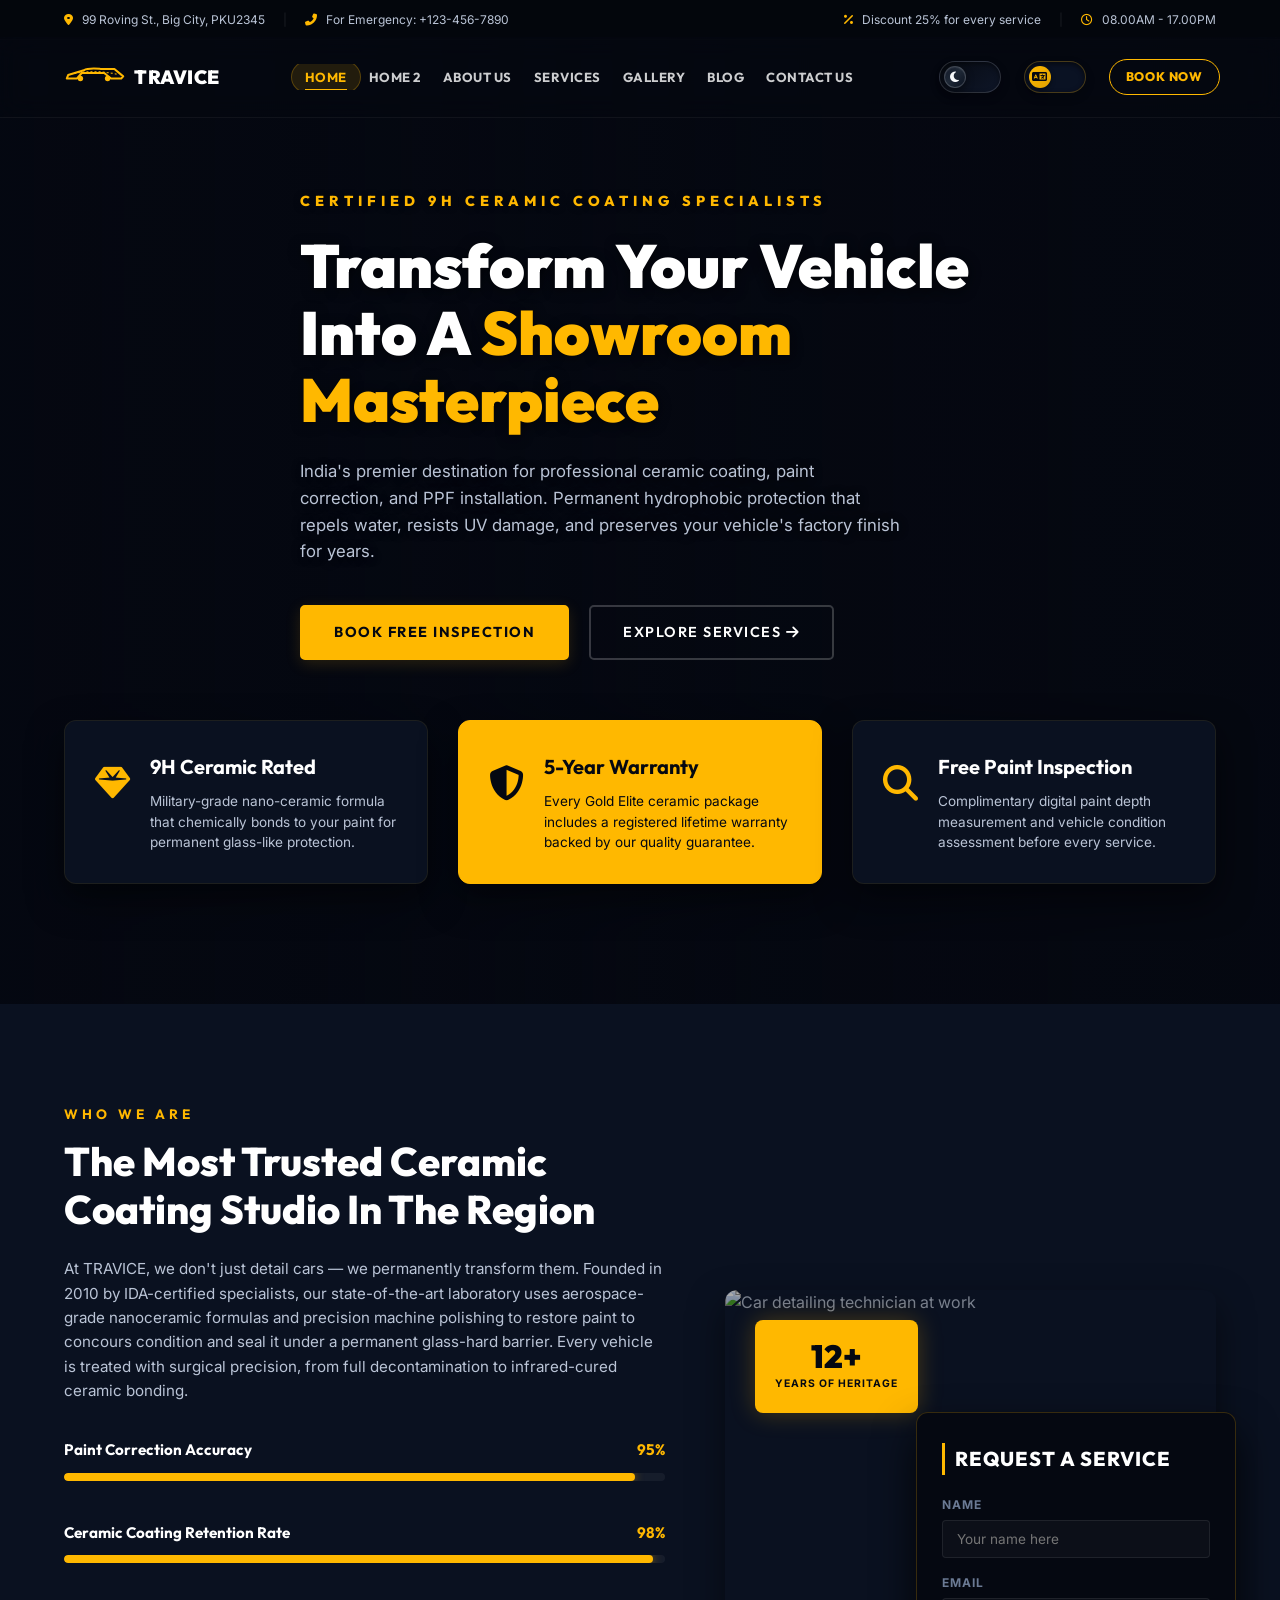
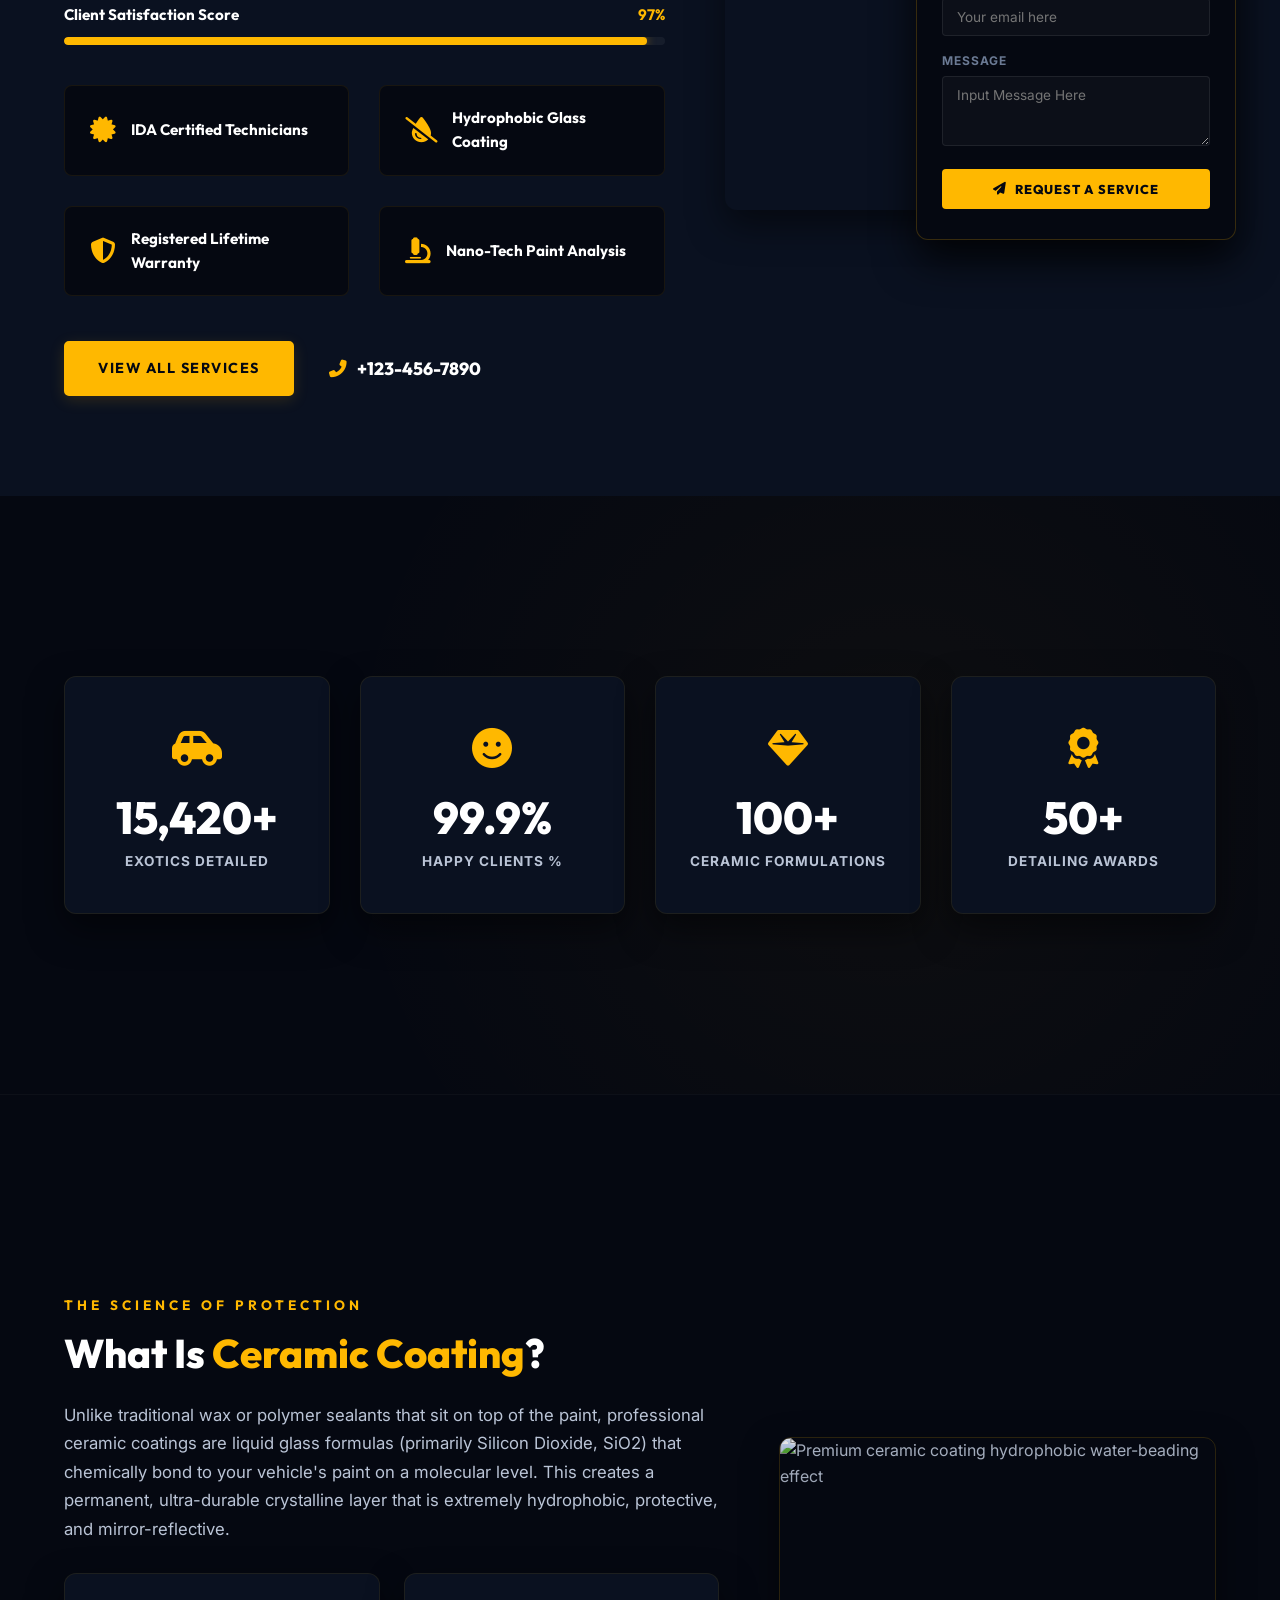
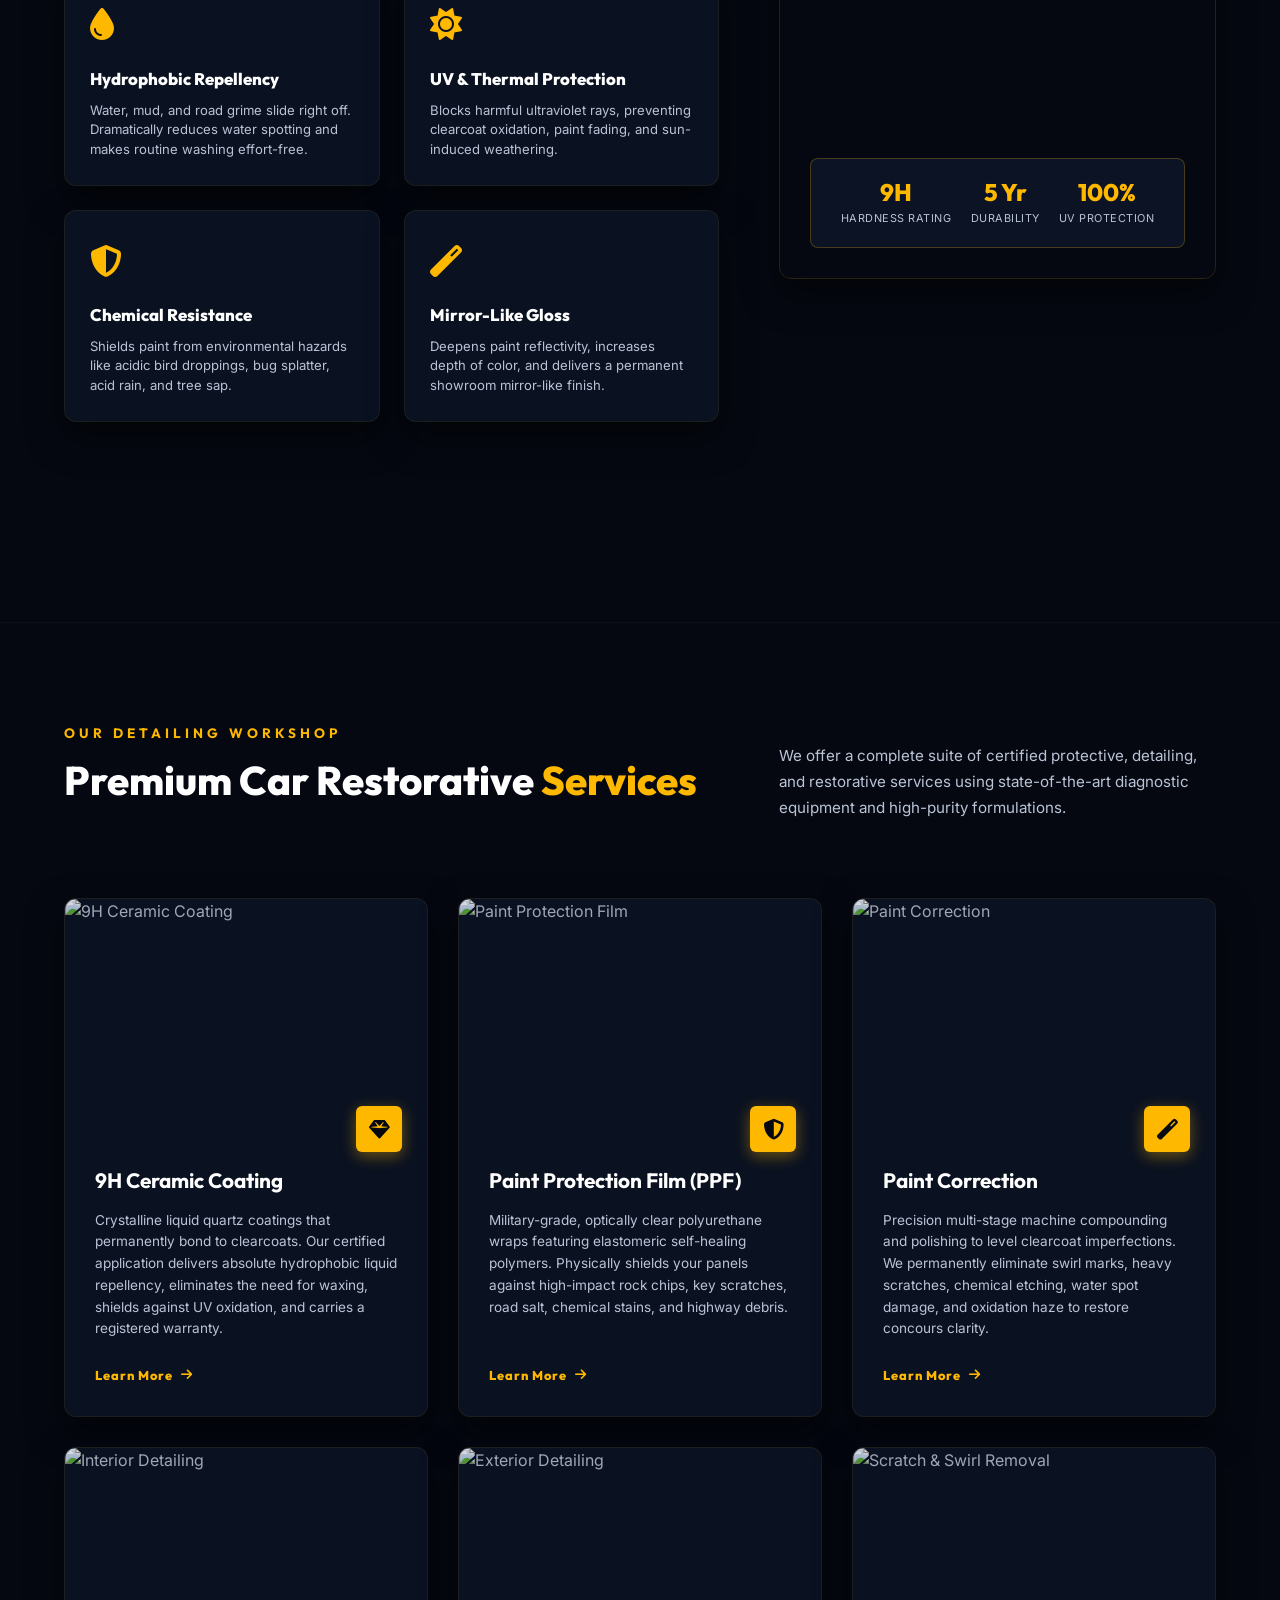
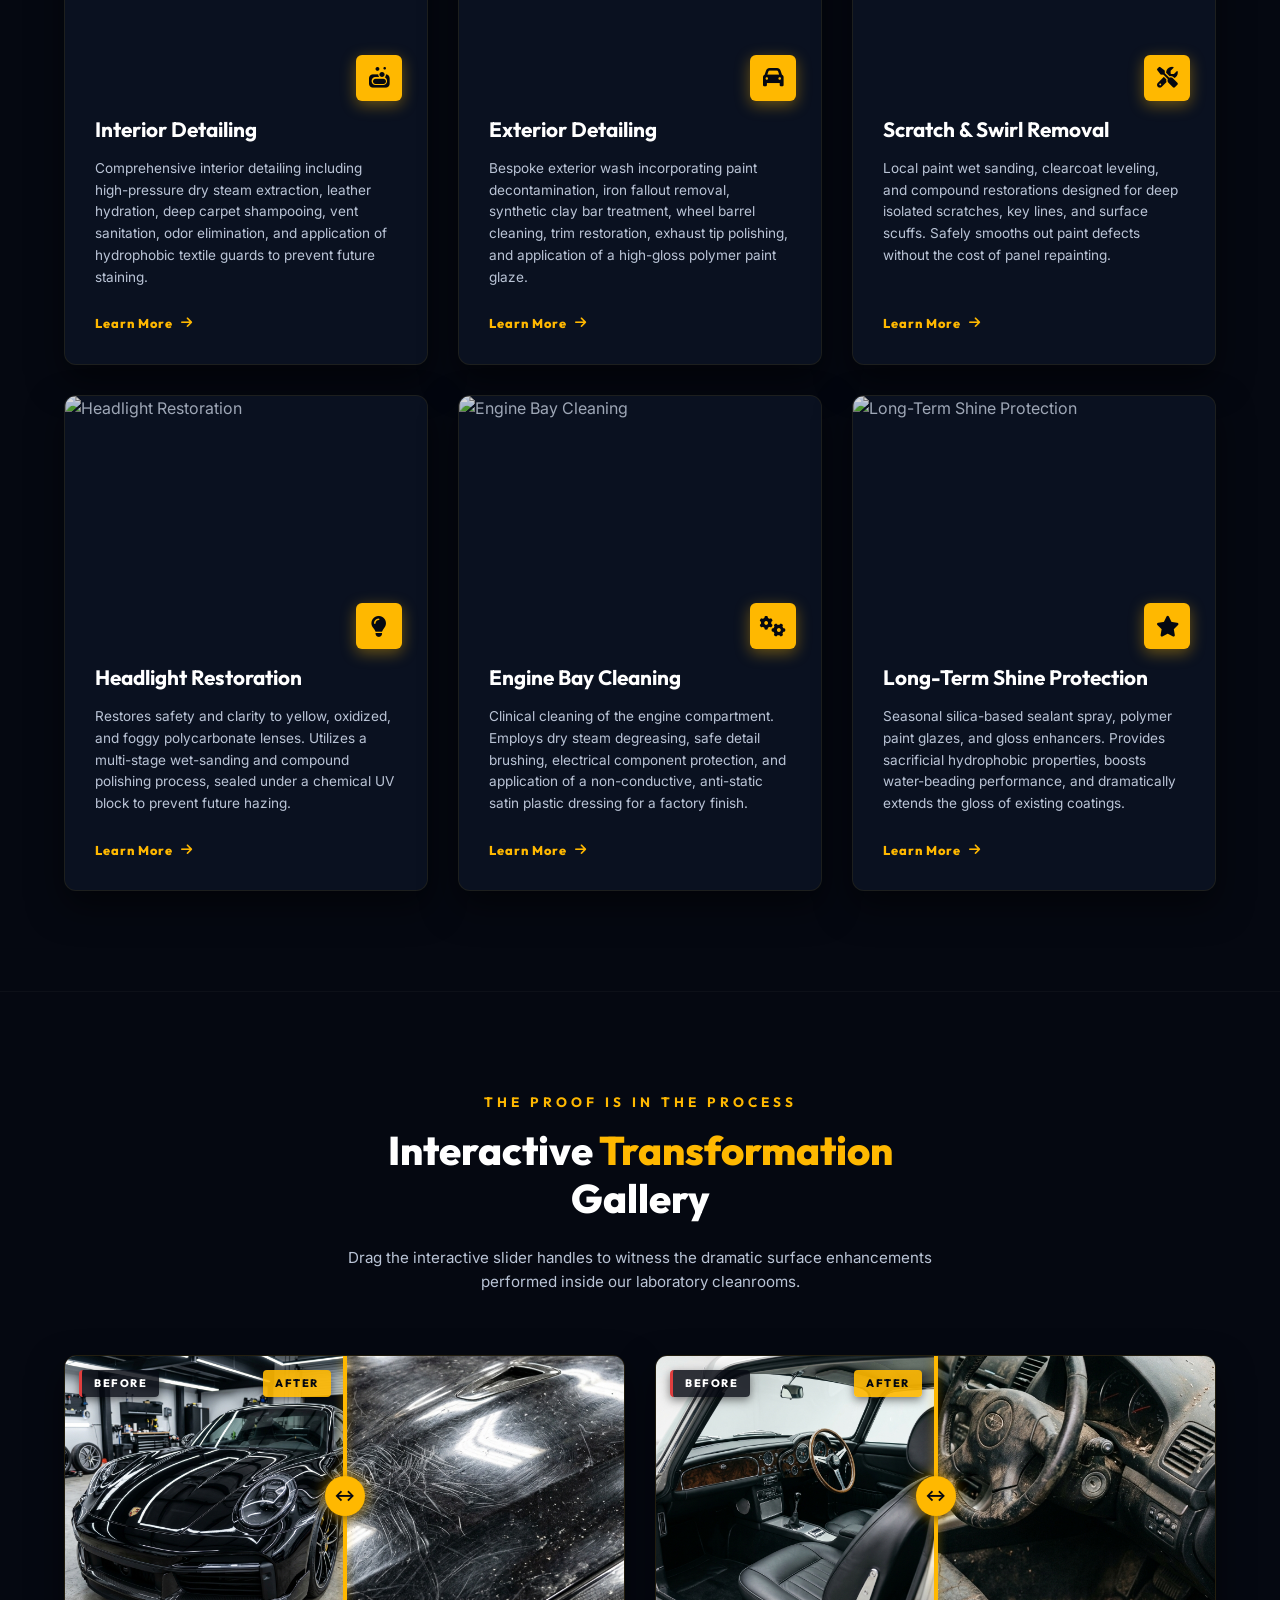
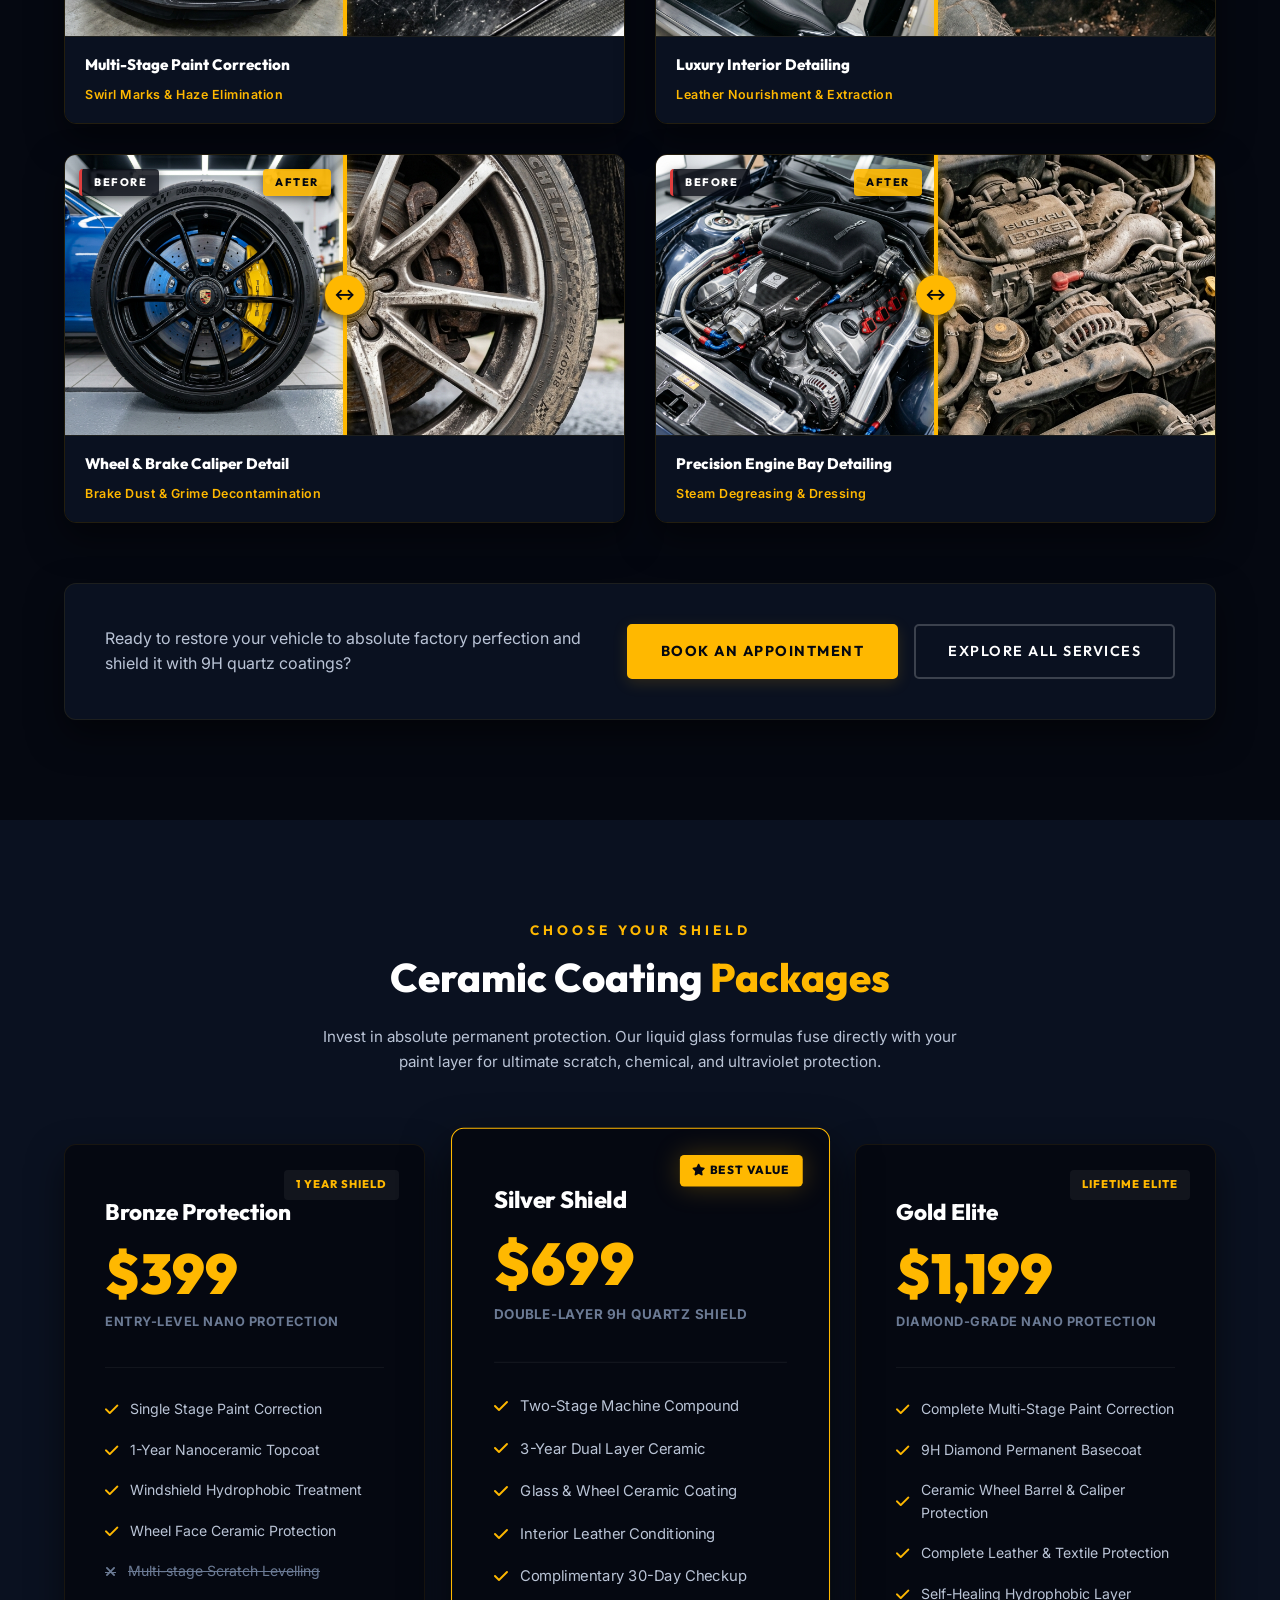
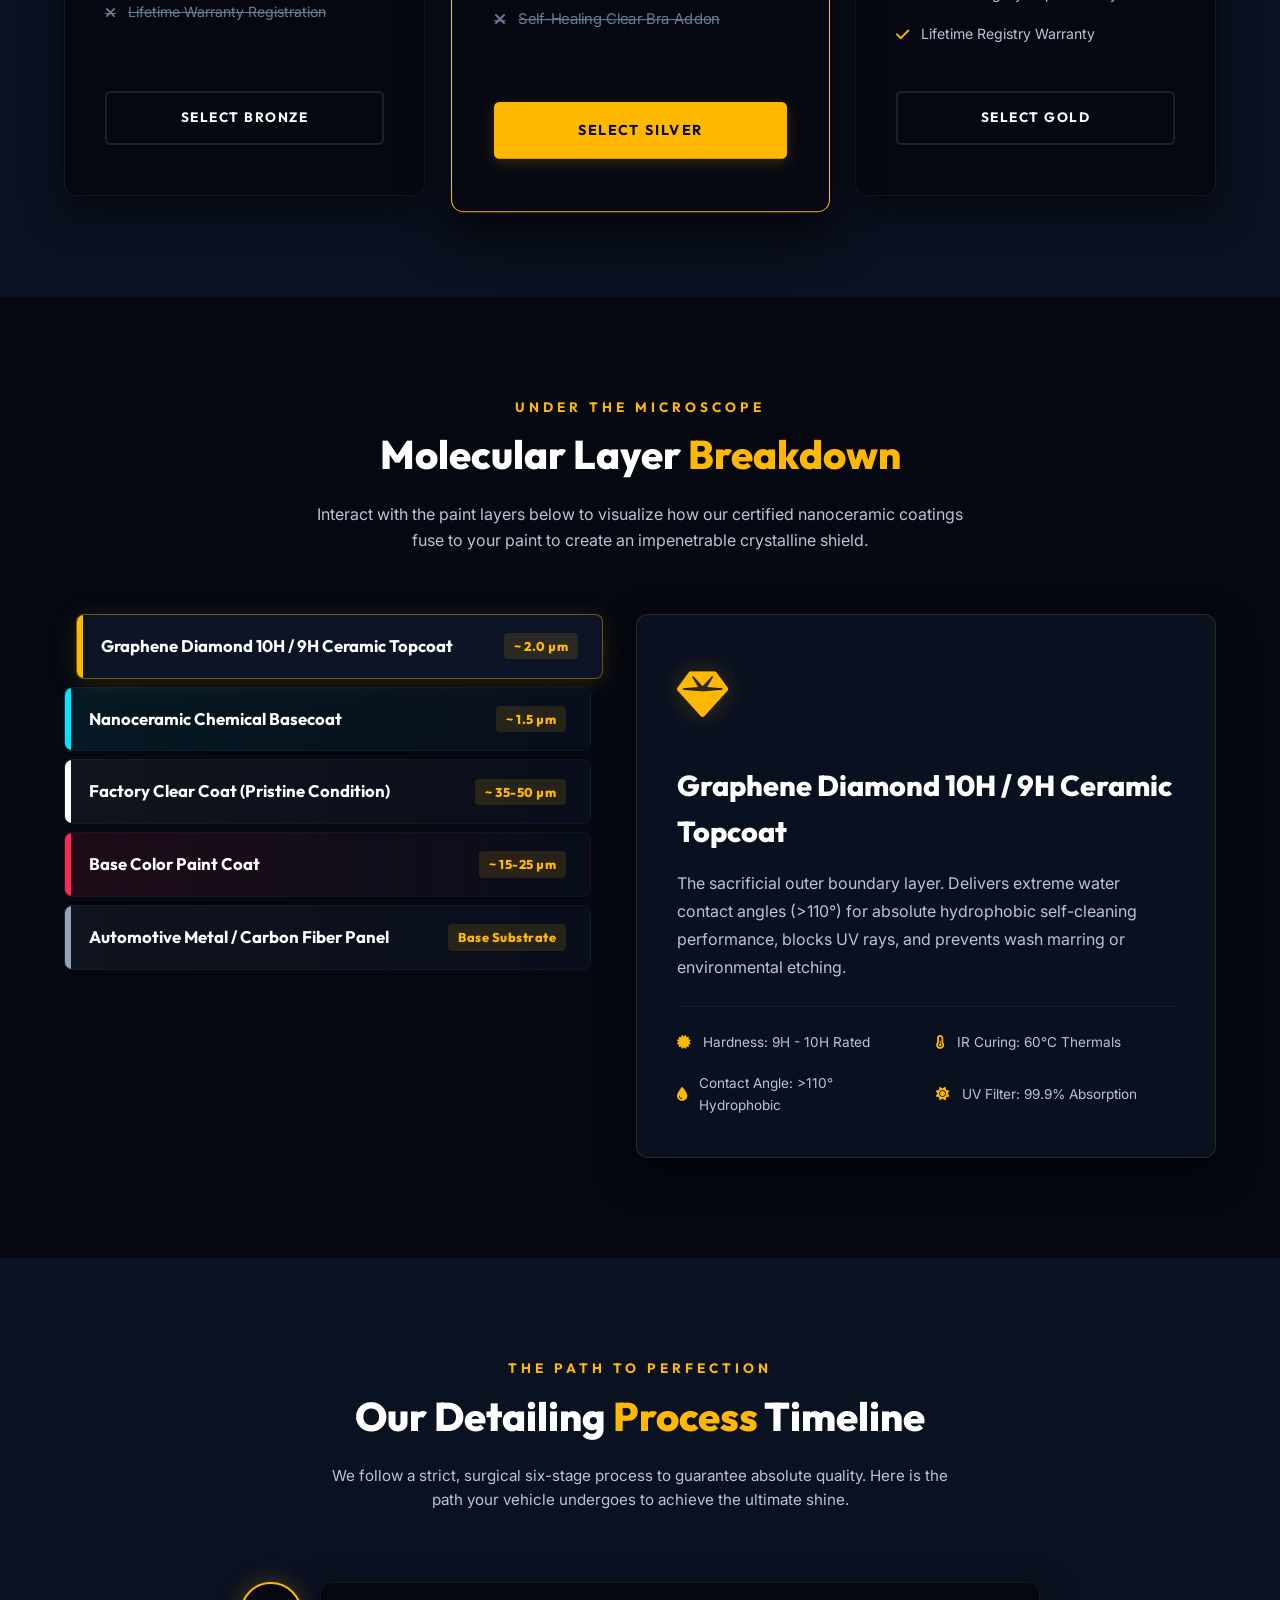
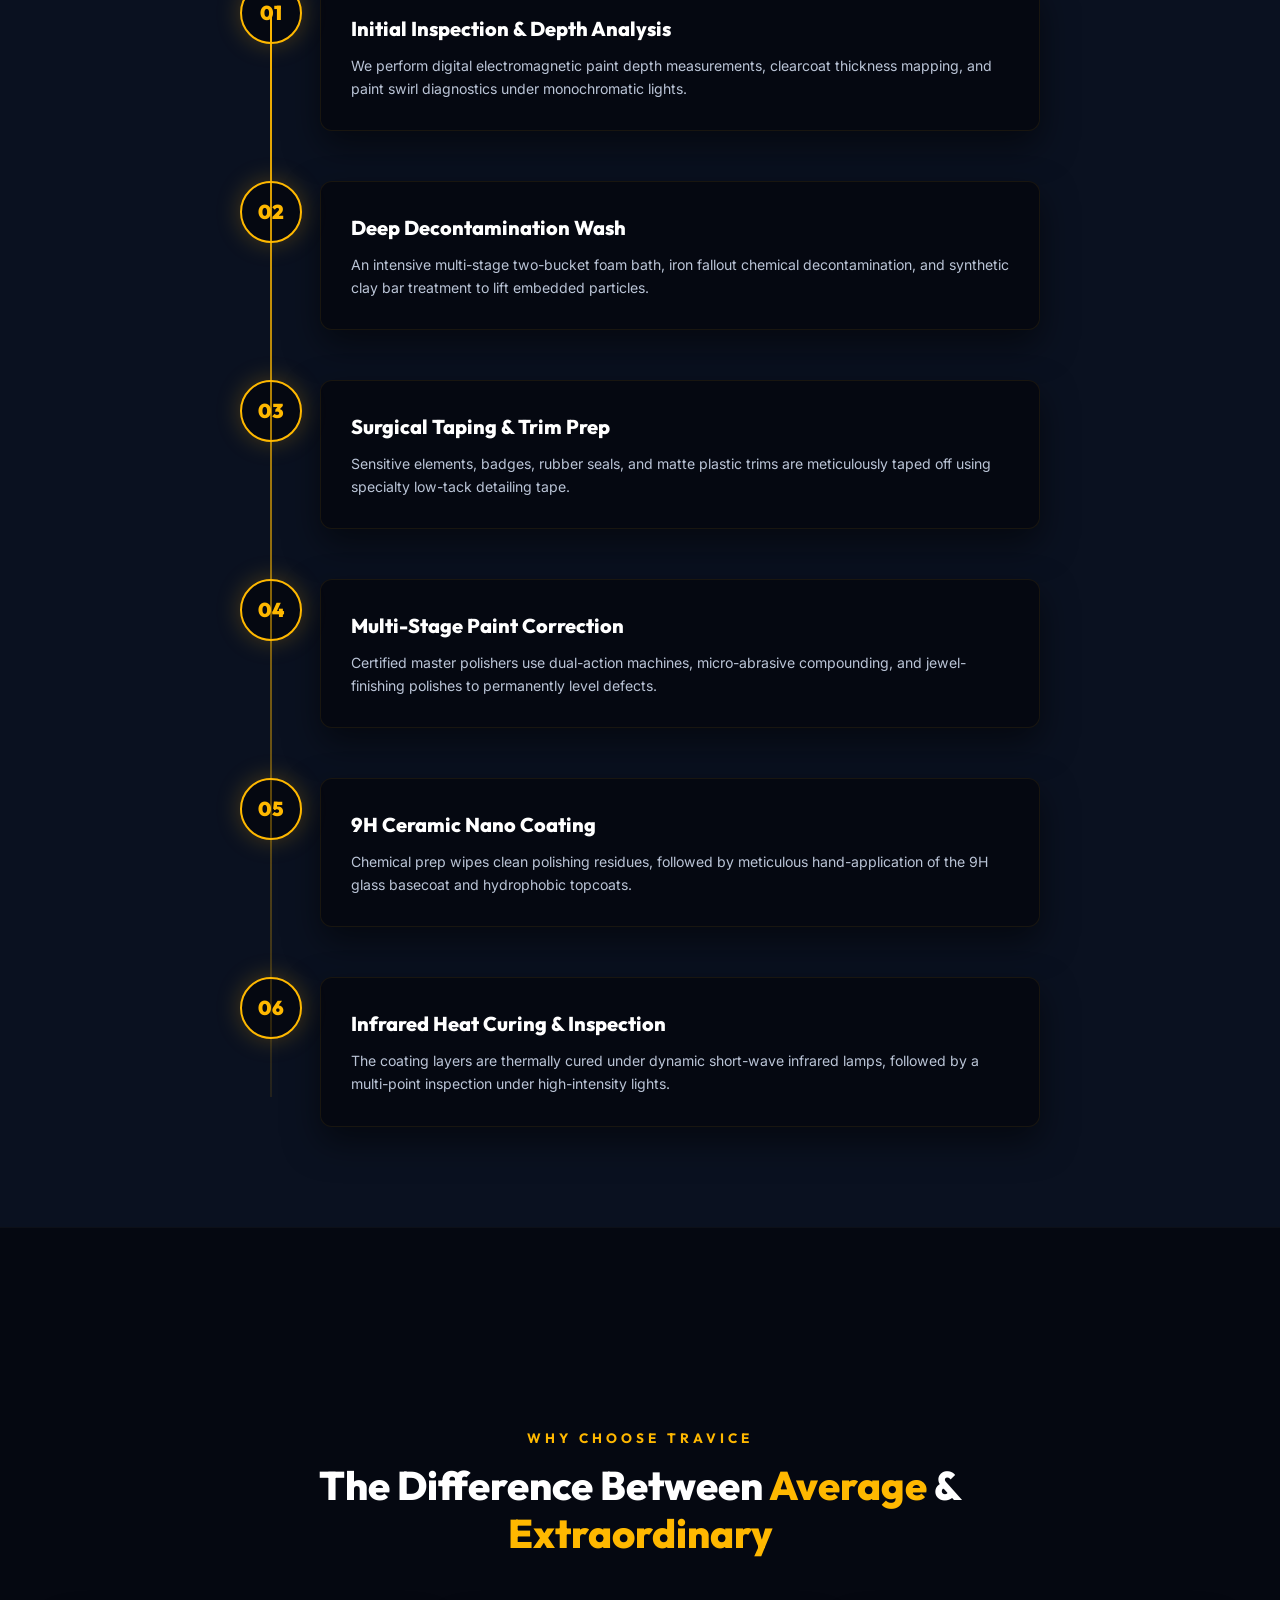
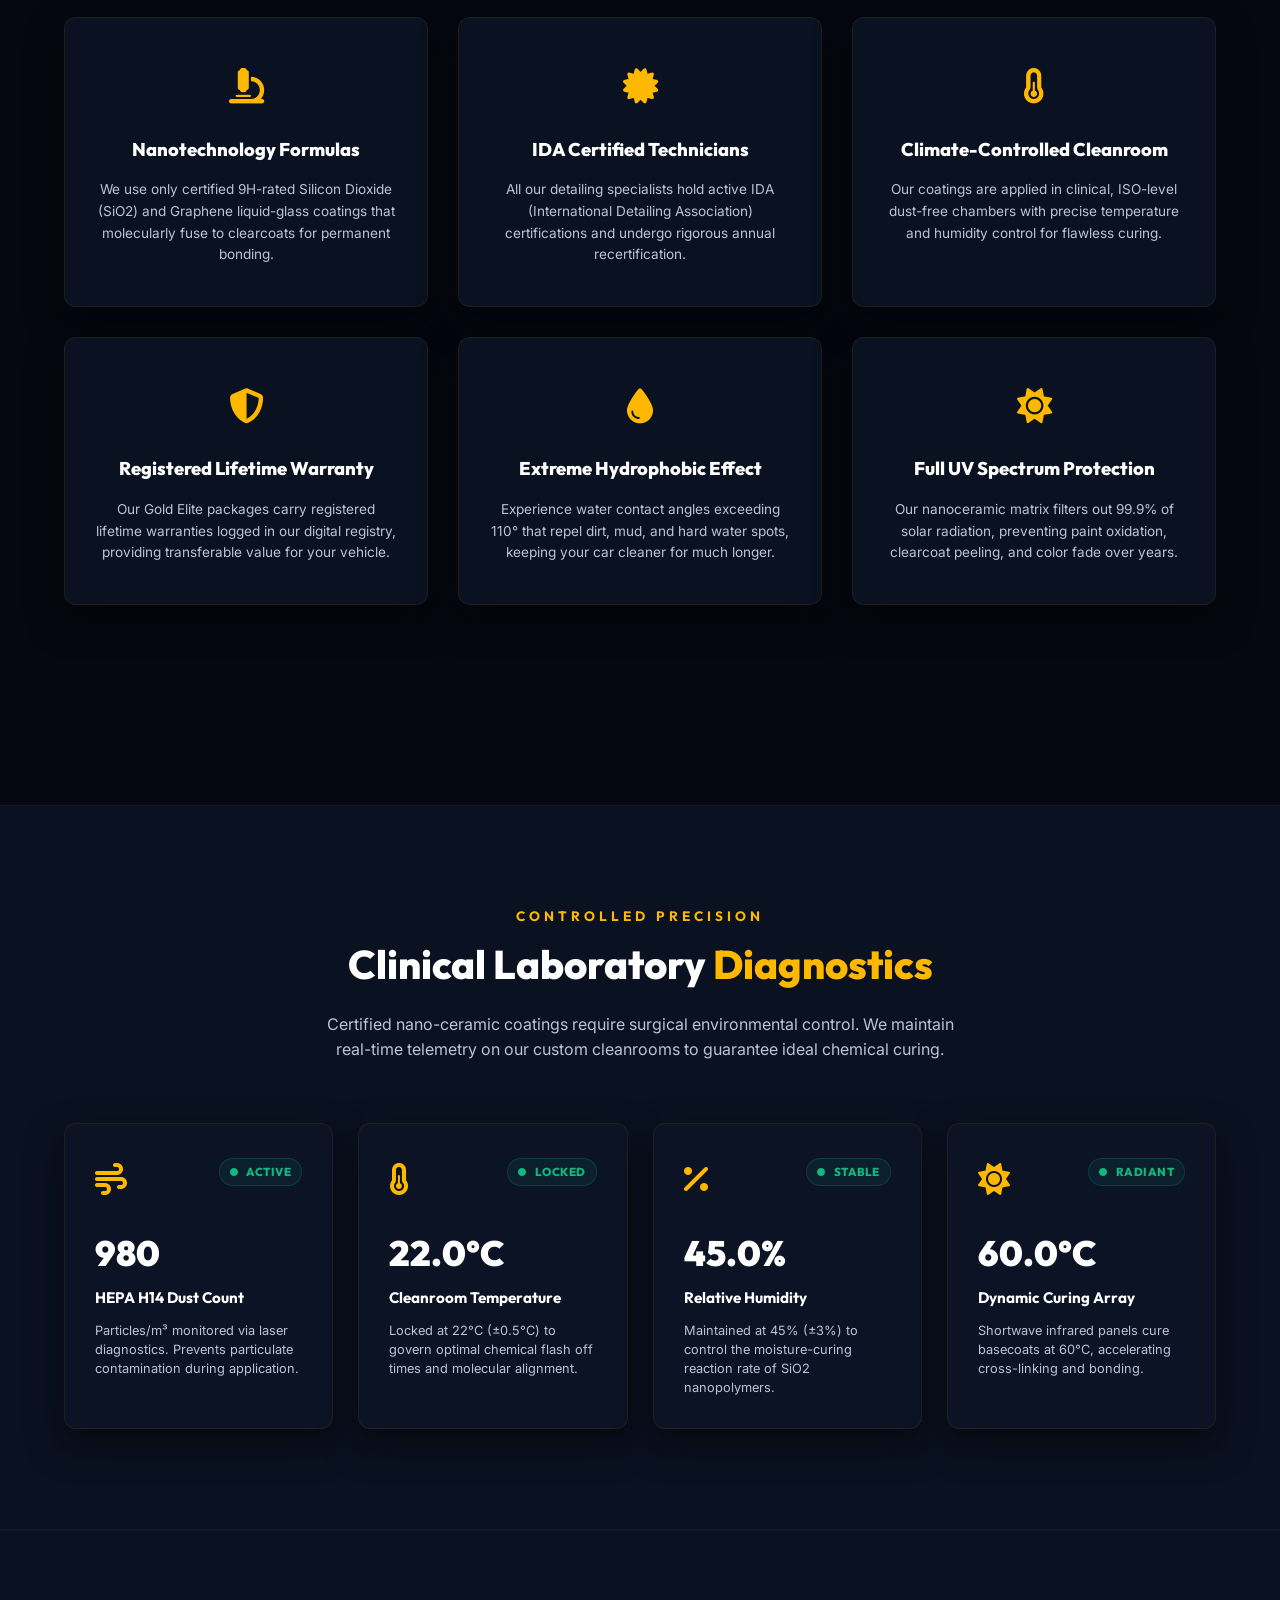
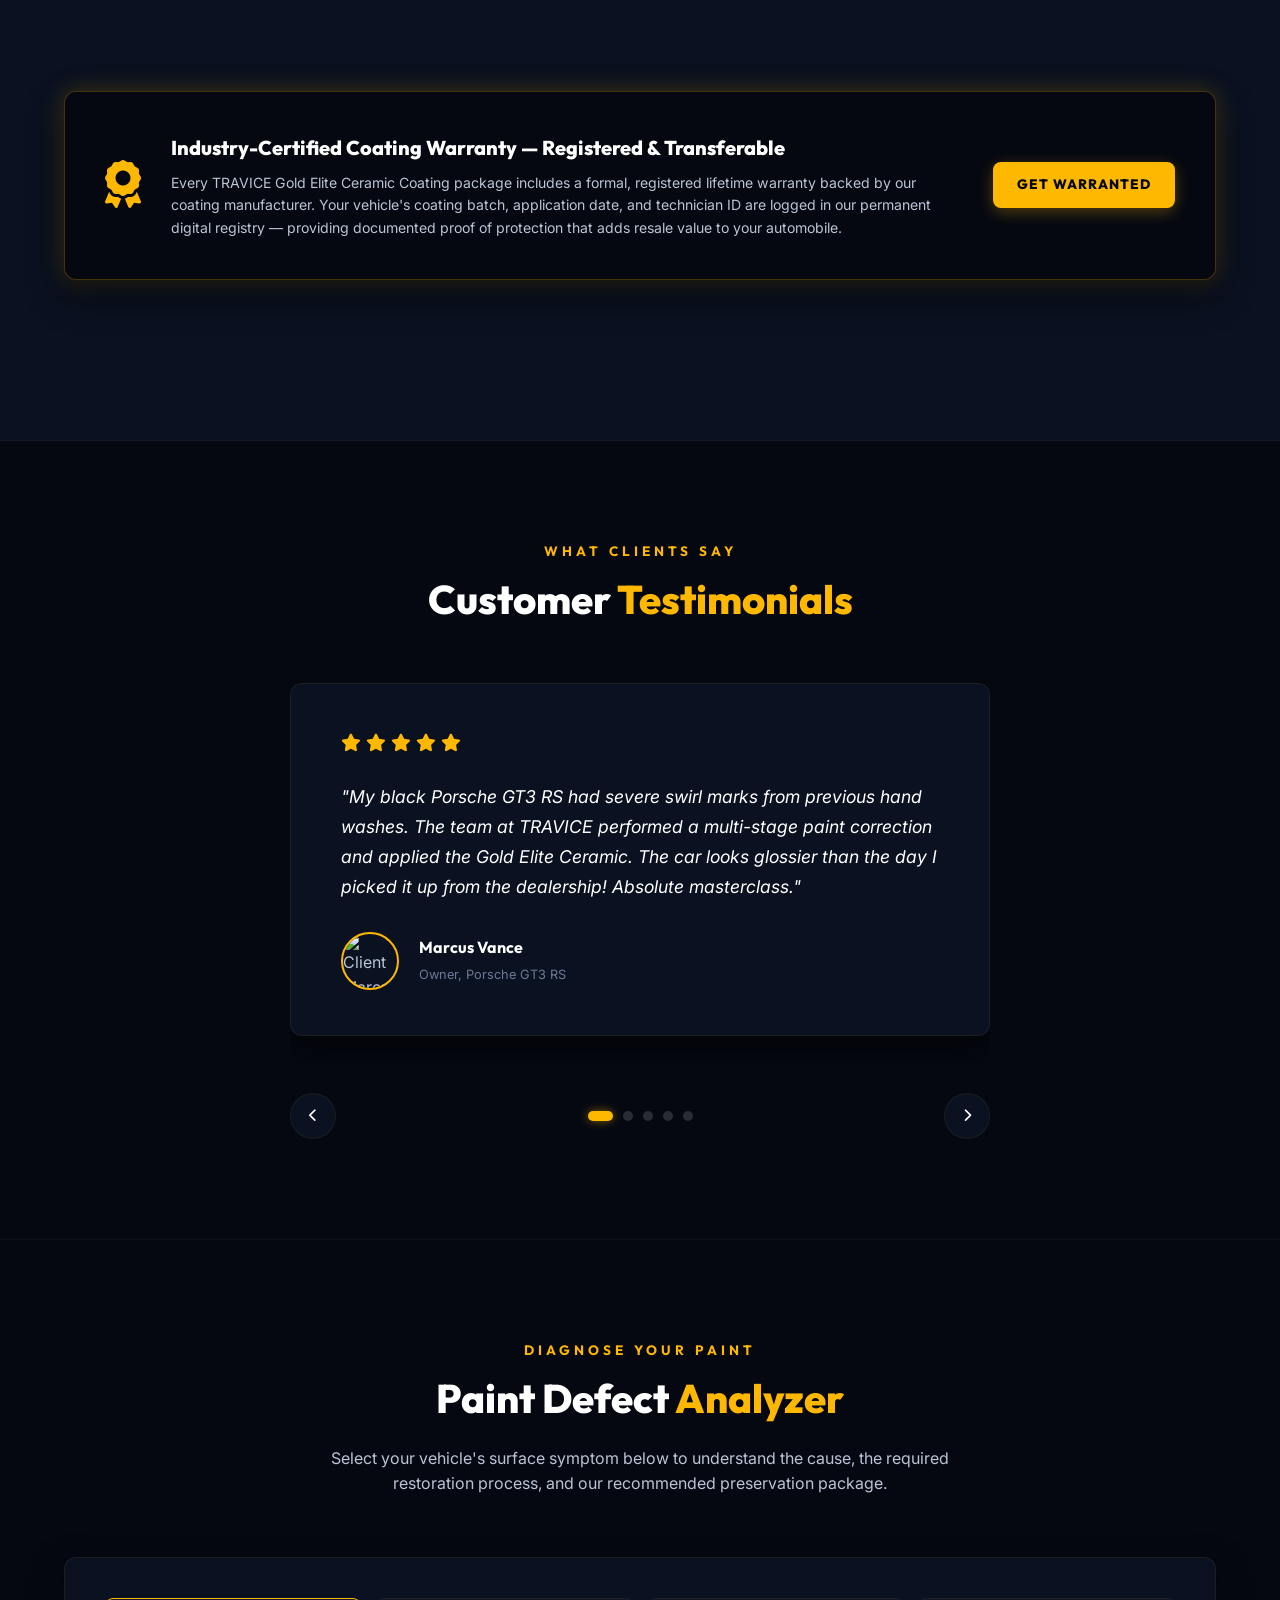
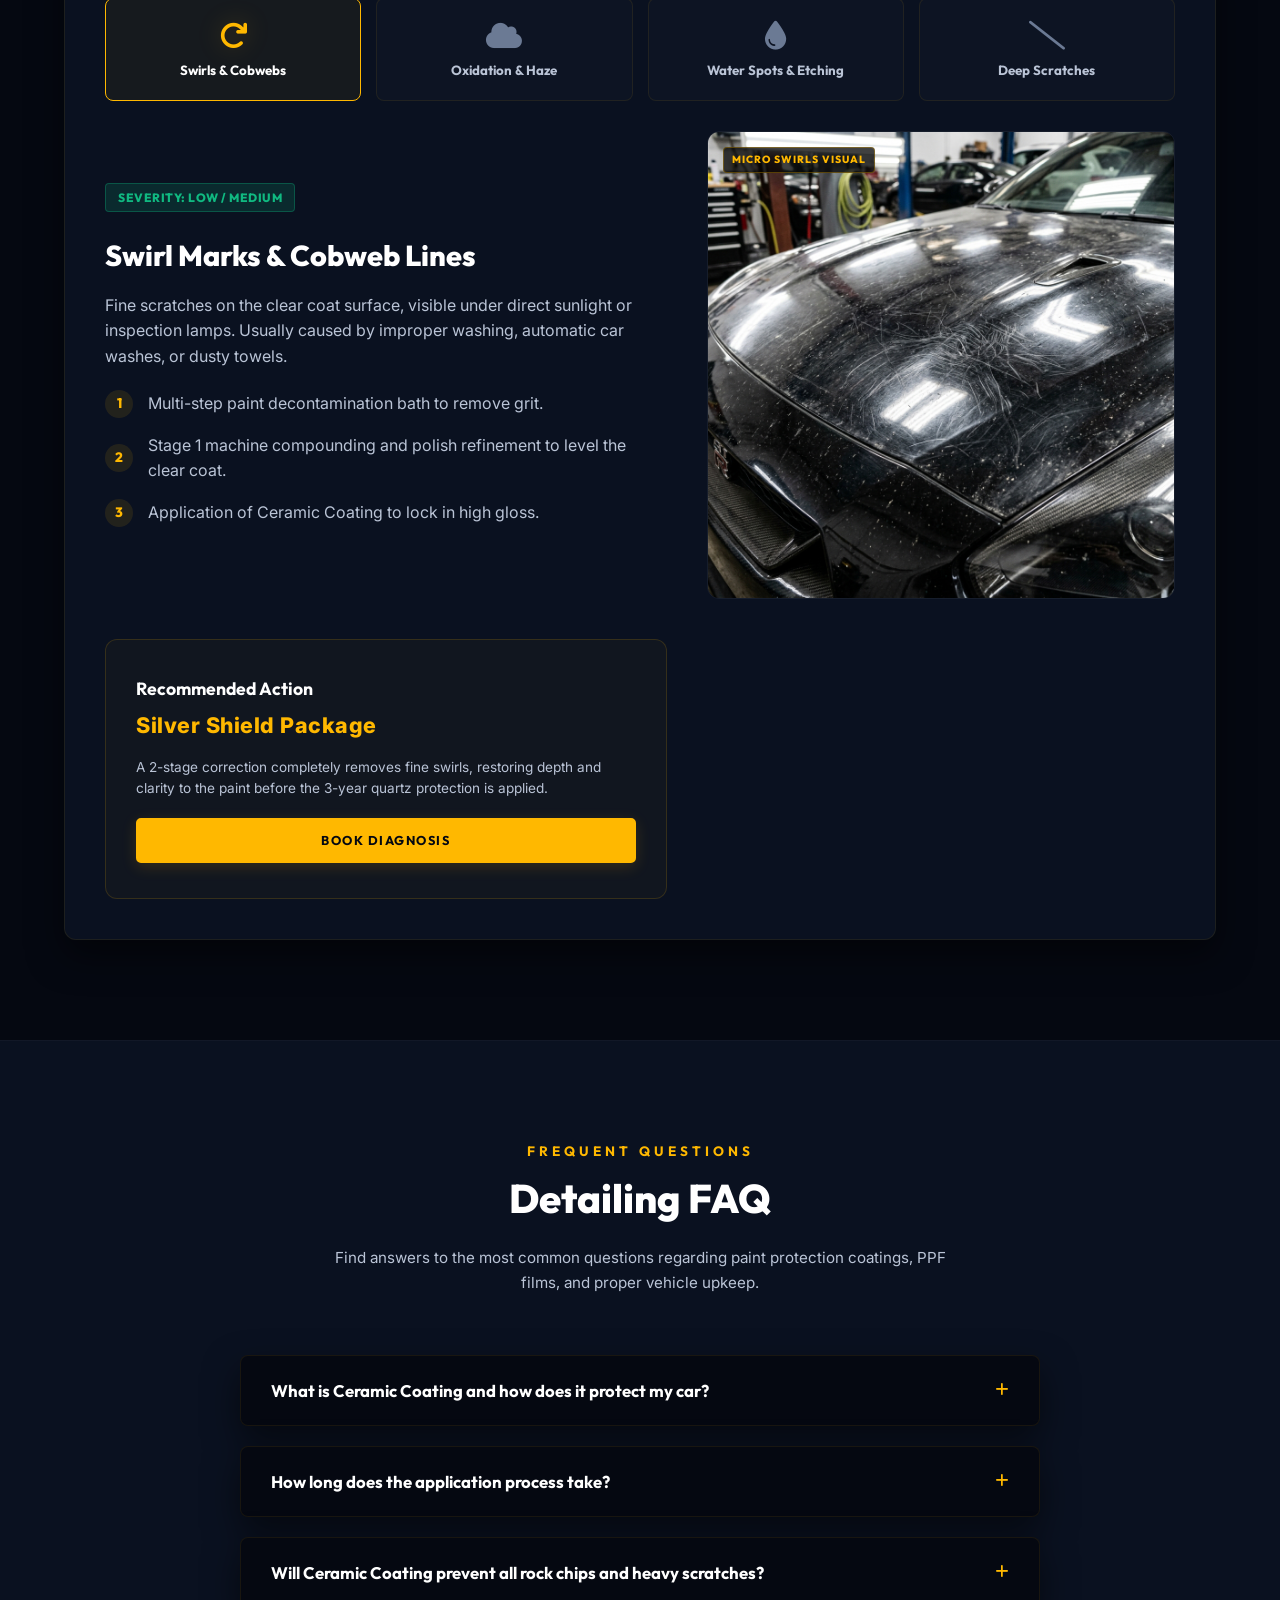
==== commit 7ca08a59: "first commit" ====
--- a/index.html
+++ b/index.html
@@ -470,7 +470,7 @@
                 <!-- Service 4 -->
                 <div class="service-card animate-on-scroll">
                     <div class="card-img-wrapper">
-                        <img src="https://images.unsplash.com/photo-1589739900243-4b52cd9b104e?q=80&w=800&auto=format&fit=crop"
+                        <img src="https://images.unsplash.com/photo-1616788494707-ec28f08d05a1?q=80&w=800&auto=format&fit=crop"
                             alt="Interior Detailing">
                         <div class="badge-icon"><i class="fas fa-soap"></i></div>
                     </div>
@@ -970,9 +970,9 @@
                 <div class="lab-card">
                     <div class="lab-card-header">
                         <div class="lab-icon"><i class="fas fa-wind"></i></div>
-                        <div class="lab-status-dot"></div>
-                    </div>
-                    <div class="lab-val">&lt;1,000</div>
+                        <div class="telemetry-indicator"><i class="fas fa-circle"></i> Active</div>
+                    </div>
+                    <div class="lab-val"><span id="telemetry-dust">980</span></div>
                     <div class="lab-label">HEPA H14 Dust Count</div>
                     <p class="lab-desc">Particles/m³ monitored via laser diagnostics. Prevents particulate contamination
                         during application.</p>
@@ -981,9 +981,9 @@
                 <div class="lab-card">
                     <div class="lab-card-header">
                         <div class="lab-icon"><i class="fas fa-thermometer-half"></i></div>
-                        <div class="lab-status-dot"></div>
-                    </div>
-                    <div class="lab-val">22°C</div>
+                        <div class="telemetry-indicator"><i class="fas fa-circle"></i> Locked</div>
+                    </div>
+                    <div class="lab-val"><span id="telemetry-temp">22.0</span>°C</div>
                     <div class="lab-label">Cleanroom Temperature</div>
                     <p class="lab-desc">Locked at 22°C (±0.5°C) to govern optimal chemical flash off times and molecular
                         alignment.</p>
@@ -992,9 +992,9 @@
                 <div class="lab-card">
                     <div class="lab-card-header">
                         <div class="lab-icon"><i class="fas fa-percentage"></i></div>
-                        <div class="lab-status-dot"></div>
-                    </div>
-                    <div class="lab-val">45%</div>
+                        <div class="telemetry-indicator"><i class="fas fa-circle"></i> Stable</div>
+                    </div>
+                    <div class="lab-val"><span id="telemetry-humidity">45.0</span>%</div>
                     <div class="lab-label">Relative Humidity</div>
                     <p class="lab-desc">Maintained at 45% (±3%) to control the moisture-curing reaction rate of SiO2
                         nanopolymers.</p>
@@ -1003,9 +1003,9 @@
                 <div class="lab-card">
                     <div class="lab-card-header">
                         <div class="lab-icon"><i class="fas fa-sun"></i></div>
-                        <div class="lab-status-dot"></div>
-                    </div>
-                    <div class="lab-val">60°C</div>
+                        <div class="telemetry-indicator"><i class="fas fa-circle"></i> Radiant</div>
+                    </div>
+                    <div class="lab-val"><span id="telemetry-curing">60.0</span>°C</div>
                     <div class="lab-label">Dynamic Curing Array</div>
                     <p class="lab-desc">Shortwave infrared panels cure basecoats at 60°C, accelerating cross-linking and
                         bonding.</p>
@@ -1233,6 +1233,12 @@
                             </div>
                         </div>
                     </div>
+                    <div style="display: flex; align-items: center; justify-content: center;">
+                        <div class="defect-card-media">
+                            <img src="assets/paint_correction_before.png" alt="Swirl Marks Visualizer">
+                            <div class="defect-card-media-overlay">Micro Swirls Visual</div>
+                        </div>
+                    </div>
                     <div class="diagnostic-recommendation">
                         <h4>Recommended Action</h4>
                         <div class="pkg-highlight">Silver Shield Package</div>
@@ -1267,6 +1273,13 @@
                             </div>
                         </div>
                     </div>
+                    <div style="display: flex; align-items: center; justify-content: center;">
+                        <div class="defect-card-media">
+                            <img src="https://images.unsplash.com/photo-1507136566006-cfc505b114fc?q=80&w=600&auto=format&fit=crop"
+                                alt="Oxidation Visualizer">
+                            <div class="defect-card-media-overlay">Oxidation Haze Visual</div>
+                        </div>
+                    </div>
                     <div class="diagnostic-recommendation">
                         <h4>Recommended Action</h4>
                         <div class="pkg-highlight">Gold Elite Package</div>
@@ -1301,6 +1314,13 @@
                             </div>
                         </div>
                     </div>
+                    <div style="display: flex; align-items: center; justify-content: center;">
+                        <div class="defect-card-media">
+                            <img src="https://images.unsplash.com/photo-1607860108855-64acf2078ed9?q=80&w=600&auto=format&fit=crop"
+                                alt="Water Spots Visualizer">
+                            <div class="defect-card-media-overlay">Mineral Etching Visual</div>
+                        </div>
+                    </div>
                     <div class="diagnostic-recommendation">
                         <h4>Recommended Action</h4>
                         <div class="pkg-highlight">Silver or Gold Shield</div>
@@ -1334,6 +1354,12 @@
                                 <span>Self-Healing PPF application over repaired panel for physical impact
                                     armoring.</span>
                             </div>
+                        </div>
+                    </div>
+                    <div style="display: flex; align-items: center; justify-content: center;">
+                        <div class="defect-card-media">
+                            <img src="assets/paint_correction_before.png" alt="Deep Scratches Visualizer">
+                            <div class="defect-card-media-overlay">Substrate Scratches Visual</div>
                         </div>
                     </div>
                     <div class="diagnostic-recommendation">
--- a/style.css
+++ b/style.css
@@ -378,24 +378,32 @@
 }
 
 .btn-header {
+    background-color: transparent;
+    color: var(--color-accent);
+    font-family: var(--font-heading);
+    font-weight: 800;
+    font-size: 0.8rem;
+    letter-spacing: 1.2px;
+    padding: 8px 22px;
+    border-radius: 30px;
+    border: 1.5px solid var(--color-accent);
+    cursor: pointer;
+    transition: all 0.3s cubic-bezier(0.4, 0, 0.2, 1);
+    white-space: nowrap;
+    display: inline-flex;
+    align-items: center;
+    justify-content: center;
+}
+
+.btn-header:hover {
+    transform: translateY(-2px);
+    box-shadow: 0 0 15px rgba(255, 184, 0, 0.45);
     background-color: var(--color-accent);
     color: var(--color-primary-dark);
-    font-family: var(--font-heading);
-    font-weight: 800;
-    font-size: 0.8rem;
-    letter-spacing: 1px;
-    padding: 10px 20px;
-    border-radius: 4px;
-    border: none;
-    cursor: pointer;
-    box-shadow: 0 4px 10px rgba(var(--color-accent-rgb), 0.15);
-    transition: var(--transition-smooth);
-}
-
-.btn-header:hover {
-    transform: translateY(-2px);
-    box-shadow: var(--shadow-glow);
-    background-color: var(--color-text-white);
+}
+
+.btn-header:active {
+    transform: translateY(0) scale(0.96);
 }
 
 /* Hamburger mobile button */
@@ -467,12 +475,12 @@
         flex: 1;
         justify-content: center;
         overflow: hidden;
-        margin-left: 40px;
-        margin-right: 40px;
+        margin-left: 24px;
+        margin-right: 24px;
     }
 
     .nav-menu ul {
-        gap: 10px;
+        gap: 22px;
         align-items: center;
         flex-wrap: nowrap;
         margin: 0;
@@ -480,14 +488,14 @@
     }
 
     .nav-link {
-        font-size: 0.7rem;
-        letter-spacing: 0.2px;
+        font-size: 0.82rem;
+        letter-spacing: 0.5px;
         white-space: nowrap;
         padding: 6px 0;
     }
 
     .nav-actions {
-        gap: 7px;
+        gap: 15px;
         display: flex;
         align-items: center;
         flex-shrink: 0;
@@ -495,43 +503,39 @@
 
     .theme-toggle,
     .rtl-toggle {
-        width: 46px;
-        height: 24px;
+        width: 56px;
+        height: 28px;
         margin-right: 0;
         flex-shrink: 0;
     }
 
     .theme-toggle-bubble,
     .rtl-toggle-bubble {
-        width: 16px;
-        height: 16px;
+        width: 20px;
+        height: 20px;
     }
 
     html[data-theme="light"] .theme-toggle-bubble {
-        transform: translateX(22px);
+        transform: translateX(28px);
     }
 
     html.rtl-active .rtl-toggle-bubble {
-        transform: translateX(22px);
+        transform: translateX(28px);
     }
 
     .rtl-toggle-text {
-        font-size: 0.48rem;
-        right: 5px;
-    }
-
-    html.rtl-active .rtl-toggle-text {
-        left: 5px;
-        right: auto;
+        display: none !important;
     }
 
     .btn-header {
-        padding: 6px 12px;
-        font-size: 0.7rem;
-        letter-spacing: 0.3px;
+        padding: 7px 16px;
+        font-size: 0.78rem;
+        letter-spacing: 0.8px;
         white-space: nowrap;
         flex-shrink: 0;
-    }
+        border-radius: 30px;
+    }
+
 }
 
 /* ── Narrow Tablet: 992px – 1100px — tightest, prevent wrap ─────────────── */
@@ -551,32 +555,32 @@
     }
 
     .nav-menu {
-        margin-left: 20px;
-        margin-right: 20px;
+        margin-left: 15px;
+        margin-right: 15px;
     }
 
     .nav-menu ul {
-        gap: 6px;
+        gap: 16px;
     }
 
     .nav-link {
-        font-size: 0.65rem;
-        letter-spacing: 0;
+        font-size: 0.78rem;
+        letter-spacing: 0.3px;
     }
 
     .nav-actions {
-        gap: 5px;
+        gap: 12px;
     }
 
     .theme-toggle,
     .rtl-toggle {
-        width: 42px;
-        height: 22px;
+        width: 52px;
+        height: 26px;
     }
 
     .btn-header {
-        padding: 5px 10px;
-        font-size: 0.65rem;
+        padding: 7px 14px;
+        font-size: 0.75rem;
     }
 }
 
--- a/pages.css
+++ b/pages.css
@@ -996,6 +996,7 @@
     display: flex;
     justify-content: space-between;
     align-items: center;
+    gap: 16px;
 }
 .layer-title {
     font-family: var(--font-heading);
@@ -1012,6 +1013,8 @@
     padding: 3px 10px;
     border-radius: 4px;
     letter-spacing: 0.5px;
+    flex-shrink: 0;
+    white-space: nowrap;
 }
 .layer-detail-card {
     background: var(--color-card-bg);
@@ -1483,6 +1486,18 @@
 }
 
 /* Responsive Overrides */
+@media (max-width: 1200px) and (min-width: 992px) {
+    .layer-visualizer-container {
+        gap: 24px;
+    }
+    .layer-item {
+        padding: 14px 18px;
+    }
+    .layer-title {
+        font-size: 0.9rem;
+    }
+}
+
 @media (max-width: 991px) {
     .layer-visualizer-container {
         grid-template-columns: 1fr;
@@ -1542,3 +1557,467 @@
     }
 }
 
+/* ==========================================================================
+   REDESIGNED PREMIUM COMPONENT STYLING
+   ========================================================================== */
+
+/* CCTV Container & Scanlines */
+.cctv-container {
+    position: relative;
+    width: 100%;
+    height: 250px;
+    border-radius: var(--border-radius-md);
+    overflow: hidden;
+    border: 1px solid rgba(255, 255, 255, 0.08);
+    box-shadow: 0 10px 30px rgba(0, 0, 0, 0.5);
+    background: #000;
+}
+.cctv-screen {
+    width: 100%;
+    height: 100%;
+    position: relative;
+}
+.cctv-screen img {
+    width: 100%;
+    height: 100%;
+    object-fit: cover;
+    opacity: 0.85;
+    filter: saturate(0.8) contrast(1.1);
+}
+.cctv-overlay {
+    position: absolute;
+    top: 0;
+    left: 0;
+    right: 0;
+    bottom: 0;
+    background: linear-gradient(
+        rgba(18, 16, 16, 0) 50%, 
+        rgba(0, 0, 0, 0.25) 50%
+    ), linear-gradient(
+        90deg, 
+        rgba(255, 0, 0, 0.06), 
+        rgba(0, 255, 0, 0.02), 
+        rgba(0, 0, 255, 0.06)
+    );
+    background-size: 100% 4px, 3px 100%;
+    pointer-events: none;
+    z-index: 2;
+}
+.cctv-scanline {
+    position: absolute;
+    top: 0;
+    left: 0;
+    width: 100%;
+    height: 100%;
+    background: linear-gradient(
+        to bottom,
+        rgba(255, 255, 255, 0) 0%,
+        rgba(255, 255, 255, 0.08) 10%,
+        rgba(255, 255, 255, 0) 20%
+    );
+    animation: cctv-scan 6s linear infinite;
+    pointer-events: none;
+    z-index: 3;
+}
+.cctv-badge {
+    position: absolute;
+    top: 15px;
+    left: 15px;
+    display: flex;
+    align-items: center;
+    gap: 6px;
+    background: rgba(0, 0, 0, 0.75);
+    border: 1px solid rgba(255, 255, 255, 0.15);
+    color: #FFFFFF;
+    font-family: monospace;
+    font-size: 0.7rem;
+    font-weight: 800;
+    padding: 4px 10px;
+    border-radius: 4px;
+    z-index: 4;
+    letter-spacing: 1px;
+}
+.cctv-rec-dot {
+    width: 8px;
+    height: 8px;
+    background: #FF2A54;
+    border-radius: 50%;
+    box-shadow: 0 0 8px #FF2A54;
+    animation: cctv-blink 1.5s infinite;
+}
+.cctv-cam-name {
+    position: absolute;
+    bottom: 12px;
+    left: 15px;
+    color: rgba(255, 255, 255, 0.8);
+    font-family: monospace;
+    font-size: 0.72rem;
+    z-index: 4;
+    text-shadow: 1px 1px 2px rgba(0, 0, 0, 0.9);
+}
+.cctv-timestamp {
+    position: absolute;
+    bottom: 12px;
+    right: 15px;
+    color: rgba(255, 255, 255, 0.8);
+    font-family: monospace;
+    font-size: 0.72rem;
+    z-index: 4;
+    text-shadow: 1px 1px 2px rgba(0, 0, 0, 0.9);
+}
+
+/* Simulated Environmental Gauges (Cleanroom Standards) */
+.cleanroom-gauges-container {
+    display: grid;
+    grid-template-columns: repeat(4, 1fr);
+    gap: 30px;
+    margin-top: 40px;
+}
+.gauge-card {
+    background: var(--color-card-bg);
+    border: 1px solid var(--color-card-border);
+    border-radius: var(--border-radius-lg);
+    padding: 35px 25px;
+    text-align: center;
+    box-shadow: var(--shadow-premium);
+    display: flex;
+    flex-direction: column;
+    align-items: center;
+    transition: var(--transition-smooth);
+}
+.gauge-card:hover {
+    transform: translateY(-8px);
+    border-color: var(--color-accent);
+    box-shadow: var(--shadow-glow);
+}
+.gauge-dial-wrapper {
+    position: relative;
+    width: 130px;
+    height: 130px;
+    margin-bottom: 20px;
+}
+.gauge-svg {
+    width: 100%;
+    height: 100%;
+    transform: rotate(-90deg);
+}
+.gauge-track {
+    fill: none;
+    stroke: rgba(255, 255, 255, 0.05);
+    stroke-width: 8;
+}
+.gauge-fill {
+    fill: none;
+    stroke: var(--color-accent);
+    stroke-width: 8;
+    stroke-linecap: round;
+    transition: stroke-dashoffset 1s ease-out;
+}
+.gauge-value-center {
+    position: absolute;
+    top: 50%;
+    left: 50%;
+    transform: translate(-50%, -50%);
+    font-family: var(--font-heading);
+    font-size: 1.6rem;
+    font-weight: 900;
+    color: var(--color-text-white);
+    display: flex;
+    flex-direction: column;
+    align-items: center;
+    justify-content: center;
+}
+.gauge-unit {
+    font-size: 0.7rem;
+    color: var(--color-text-muted);
+    font-weight: 500;
+    text-transform: uppercase;
+    letter-spacing: 0.5px;
+    margin-top: -2px;
+}
+.gauge-label {
+    font-family: var(--font-heading);
+    font-weight: 800;
+    font-size: 1.05rem;
+    color: var(--color-text-white);
+    margin-bottom: 10px;
+}
+.gauge-desc {
+    font-size: 0.8rem;
+    color: var(--color-text-light);
+    line-height: 1.5;
+}
+
+/* Split Panel Layouts (Precision Tools & Quality Pledge) */
+.split-panel-layout {
+    display: grid;
+    grid-template-columns: 1fr 1.1fr;
+    gap: 50px;
+    align-items: center;
+    margin-top: 40px;
+}
+.split-panel-media {
+    border-radius: var(--border-radius-lg);
+    overflow: hidden;
+    border: 1px solid rgba(255, 184, 0, 0.15);
+    box-shadow: var(--shadow-premium);
+    height: 480px;
+    position: relative;
+}
+.split-panel-media img {
+    width: 100%;
+    height: 100%;
+    object-fit: cover;
+}
+.split-panel-media-overlay {
+    position: absolute;
+    top: 0;
+    left: 0;
+    right: 0;
+    bottom: 0;
+    background: linear-gradient(to top, rgba(10, 17, 32, 0.9) 0%, rgba(10, 17, 32, 0.2) 100%);
+    display: flex;
+    flex-direction: column;
+    justify-content: flex-end;
+    padding: 35px;
+}
+.split-panel-media-tag {
+    color: var(--color-accent);
+    font-family: var(--font-heading);
+    font-size: 0.75rem;
+    font-weight: 900;
+    text-transform: uppercase;
+    letter-spacing: 1px;
+    margin-bottom: 8px;
+}
+.split-panel-media-title {
+    color: #FFFFFF;
+    font-family: var(--font-heading);
+    font-size: 1.5rem;
+    font-weight: 800;
+}
+
+/* Premium Checklist layout */
+.checklist-container {
+    display: flex;
+    flex-direction: column;
+    gap: 25px;
+}
+.checklist-item {
+    display: flex;
+    gap: 20px;
+    align-items: flex-start;
+    padding-bottom: 20px;
+    border-bottom: 1px solid rgba(255, 255, 255, 0.05);
+}
+.checklist-item:last-child {
+    border-bottom: none;
+    padding-bottom: 0;
+}
+.checklist-icon {
+    width: 26px;
+    height: 26px;
+    background: rgba(34, 197, 94, 0.1);
+    border: 1px solid rgba(34, 197, 94, 0.3);
+    border-radius: 50%;
+    display: flex;
+    align-items: center;
+    justify-content: center;
+    color: #22c55e;
+    font-size: 0.8rem;
+    flex-shrink: 0;
+    margin-top: 2px;
+}
+.checklist-info h3 {
+    font-family: var(--font-heading);
+    font-size: 1.15rem;
+    font-weight: 800;
+    color: #FFFFFF;
+    margin-bottom: 6px;
+}
+.checklist-info p {
+    color: var(--color-text-light);
+    font-size: 0.85rem;
+    line-height: 1.6;
+}
+
+/* Master Quality Seal Stamp */
+.stamp-seal {
+    display: inline-flex;
+    flex-direction: column;
+    align-items: center;
+    justify-content: center;
+    border: 3px dashed rgba(255, 184, 0, 0.4);
+    padding: 15px 25px;
+    border-radius: 8px;
+    width: fit-content;
+    transform: rotate(-6deg);
+    margin-top: 30px;
+    background: rgba(255, 184, 0, 0.02);
+    box-shadow: 0 0 15px rgba(255, 184, 0, 0.05);
+}
+.stamp-seal i {
+    font-size: 1.6rem;
+    color: var(--color-accent);
+    margin-bottom: 6px;
+}
+.stamp-title {
+    font-family: var(--font-heading);
+    font-size: 0.68rem;
+    font-weight: 900;
+    color: var(--color-text-muted);
+    text-transform: uppercase;
+    letter-spacing: 1.5px;
+}
+.stamp-status {
+    font-family: var(--font-heading);
+    font-size: 1.3rem;
+    font-weight: 900;
+    color: var(--color-accent);
+    text-transform: uppercase;
+    letter-spacing: 0.5px;
+}
+
+/* Timeline Milestones with Thumbnails */
+.milestone-media-wrapper {
+    display: flex;
+    gap: 20px;
+    align-items: center;
+    margin-top: 15px;
+    border-top: 1px dashed rgba(255, 255, 255, 0.08);
+    padding-top: 15px;
+}
+.milestone-thumb {
+    width: 70px;
+    height: 70px;
+    border-radius: 6px;
+    overflow: hidden;
+    border: 1px solid rgba(255, 255, 255, 0.1);
+    flex-shrink: 0;
+}
+.milestone-thumb img {
+    width: 100%;
+    height: 100%;
+    object-fit: cover;
+}
+.milestone-desc-short {
+    font-size: 0.82rem;
+    color: var(--color-text-light);
+    line-height: 1.5;
+}
+
+/* Telemetry fluctuates indicators */
+.telemetry-indicator {
+    display: inline-flex;
+    align-items: center;
+    gap: 8px;
+    font-size: 0.72rem;
+    font-weight: 800;
+    font-family: var(--font-heading);
+    text-transform: uppercase;
+    background: rgba(16, 185, 129, 0.08);
+    border: 1px solid rgba(16, 185, 129, 0.2);
+    color: #10b981;
+    padding: 4px 10px;
+    border-radius: 20px;
+    margin-bottom: 15px;
+    letter-spacing: 0.5px;
+}
+.telemetry-indicator i {
+    font-size: 0.5rem;
+    animation: cctv-blink 1.5s infinite;
+}
+
+/* Paint defect cards inside Defect Analyzer */
+.defect-card-media {
+    width: 100%;
+    height: 100%;
+    border-radius: var(--border-radius-lg);
+    overflow: hidden;
+    border: 1px solid rgba(255, 255, 255, 0.05);
+    position: relative;
+}
+.defect-card-media img {
+    width: 100%;
+    height: 100%;
+    object-fit: cover;
+}
+.defect-card-media-overlay {
+    position: absolute;
+    top: 15px;
+    left: 15px;
+    background: rgba(0, 0, 0, 0.75);
+    border: 1px solid rgba(255, 184, 0, 0.3);
+    color: var(--color-accent);
+    font-family: var(--font-heading);
+    font-size: 0.65rem;
+    font-weight: 800;
+    text-transform: uppercase;
+    padding: 4px 8px;
+    border-radius: 4px;
+    letter-spacing: 1px;
+}
+
+/* Light Mode Overrides for newly added components */
+html[data-theme="light"] .cctv-container {
+    border-color: rgba(0, 0, 0, 0.08);
+}
+html[data-theme="light"] .gauge-card {
+    background: #FFFFFF;
+    border-color: rgba(0, 0, 0, 0.08);
+}
+html[data-theme="light"] .gauge-track {
+    stroke: rgba(0, 0, 0, 0.05);
+}
+html[data-theme="light"] .gauge-value-center,
+html[data-theme="light"] .gauge-label,
+html[data-theme="light"] .split-panel-media-title,
+html[data-theme="light"] .checklist-info h3 {
+    color: #0F172A;
+}
+html[data-theme="light"] .checklist-item {
+    border-bottom-color: rgba(0, 0, 0, 0.05);
+}
+html[data-theme="light"] .stamp-seal {
+    background: rgba(255, 184, 0, 0.02);
+}
+html[data-theme="light"] .milestone-media-wrapper {
+    border-top-color: rgba(0, 0, 0, 0.05);
+}
+html[data-theme="light"] .milestone-thumb {
+    border-color: rgba(0, 0, 0, 0.08);
+}
+
+/* Animations Definitions */
+@keyframes cctv-scan {
+    0% { transform: translateY(-100%); }
+    100% { transform: translateY(100%); }
+}
+@keyframes cctv-blink {
+    0%, 100% { opacity: 1; }
+    50% { opacity: 0; }
+}
+
+/* Responsiveness overrides for newly added layouts */
+@media (max-width: 991px) {
+    .cleanroom-gauges-container {
+        grid-template-columns: repeat(2, 1fr);
+    }
+    .split-panel-layout {
+        grid-template-columns: 1fr;
+    }
+    .split-panel-media {
+        height: 350px;
+    }
+}
+@media (max-width: 575px) {
+    .cleanroom-gauges-container {
+        grid-template-columns: 1fr;
+    }
+    .milestone-media-wrapper {
+        flex-direction: column;
+        align-items: flex-start;
+    }
+}
+
+
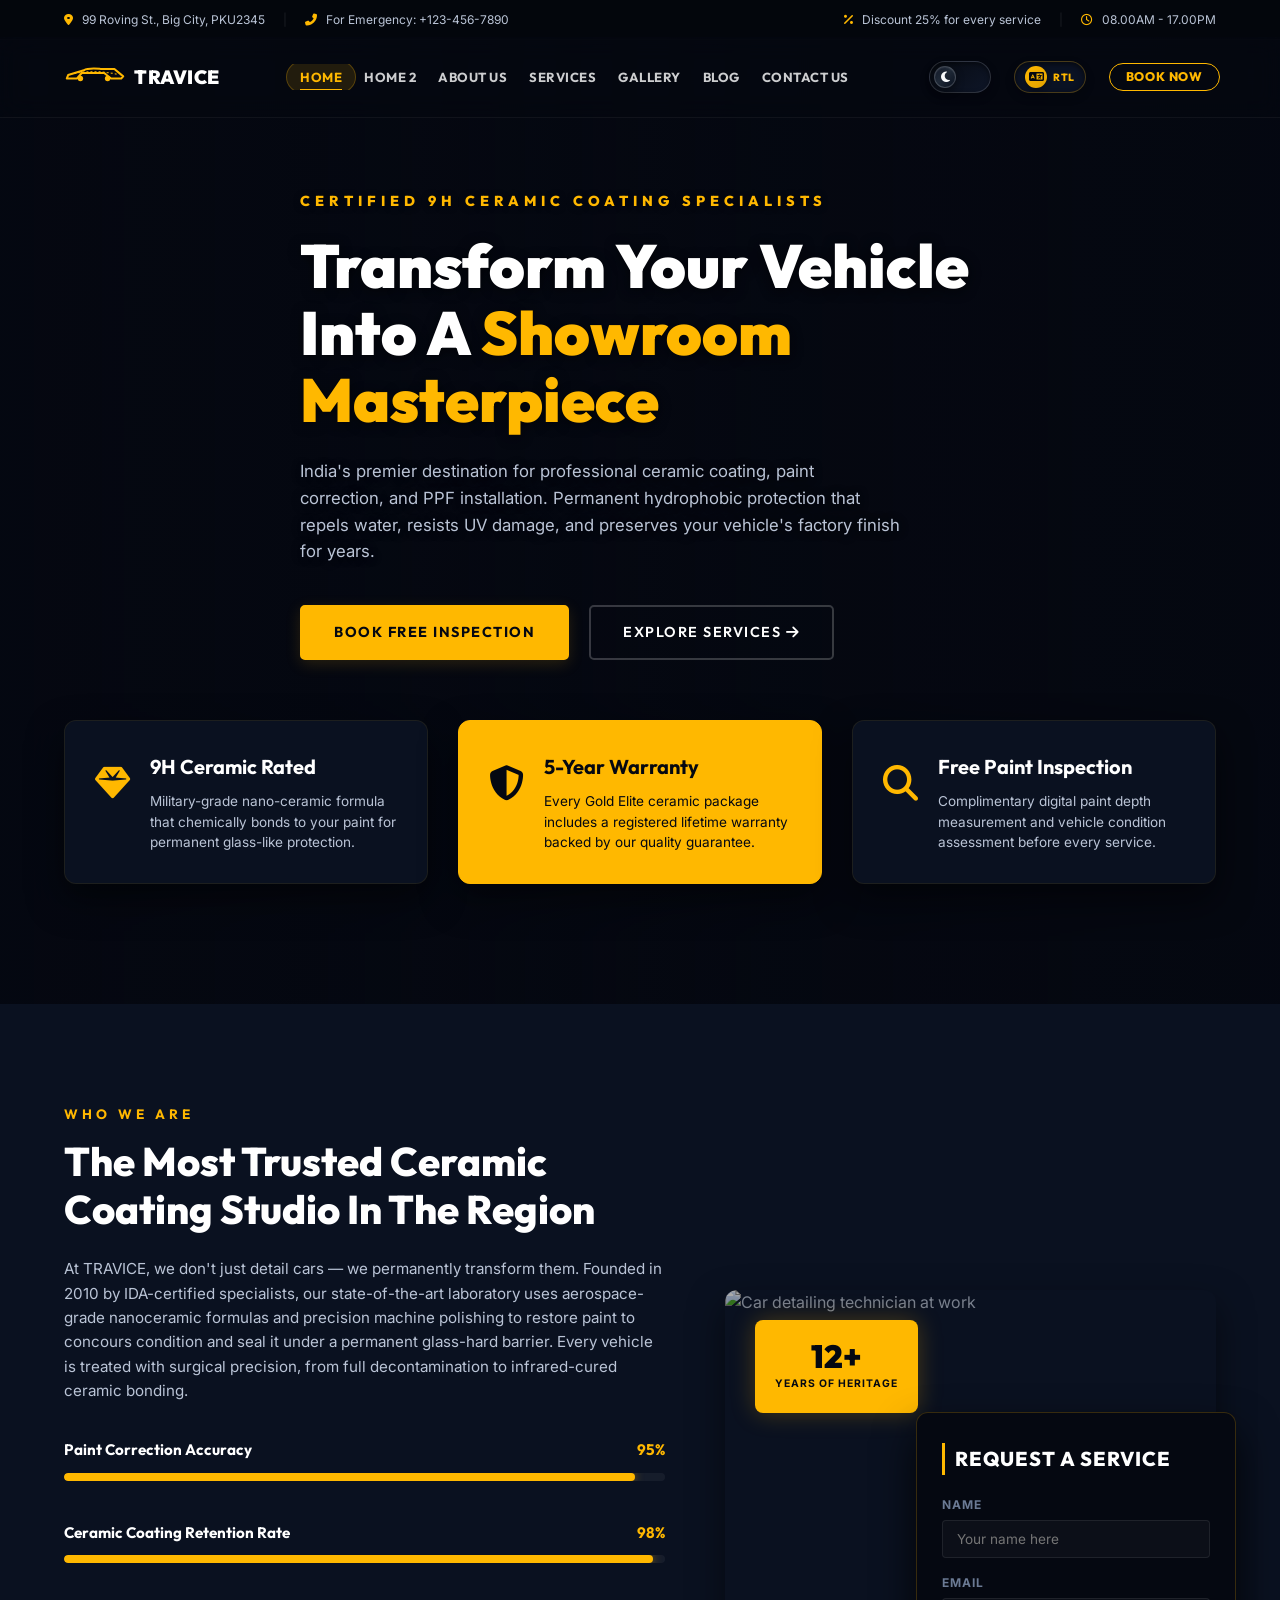
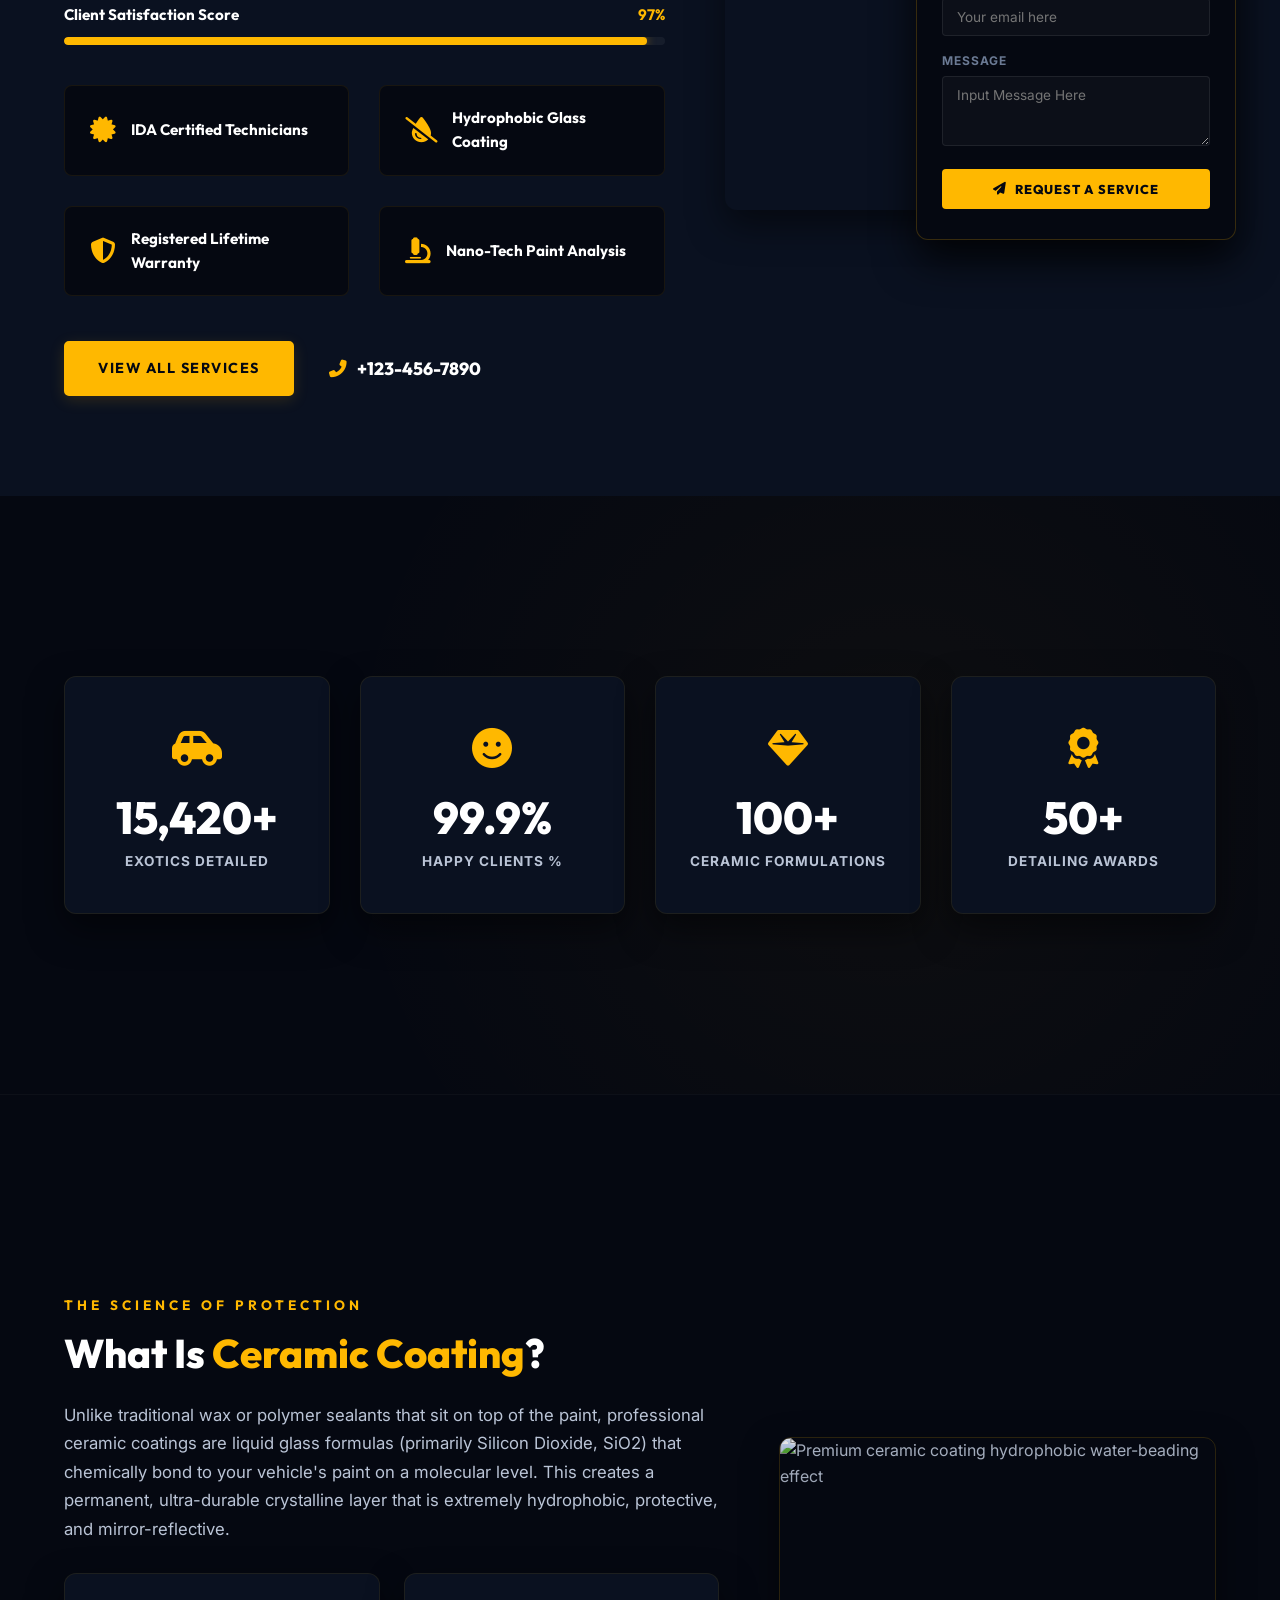
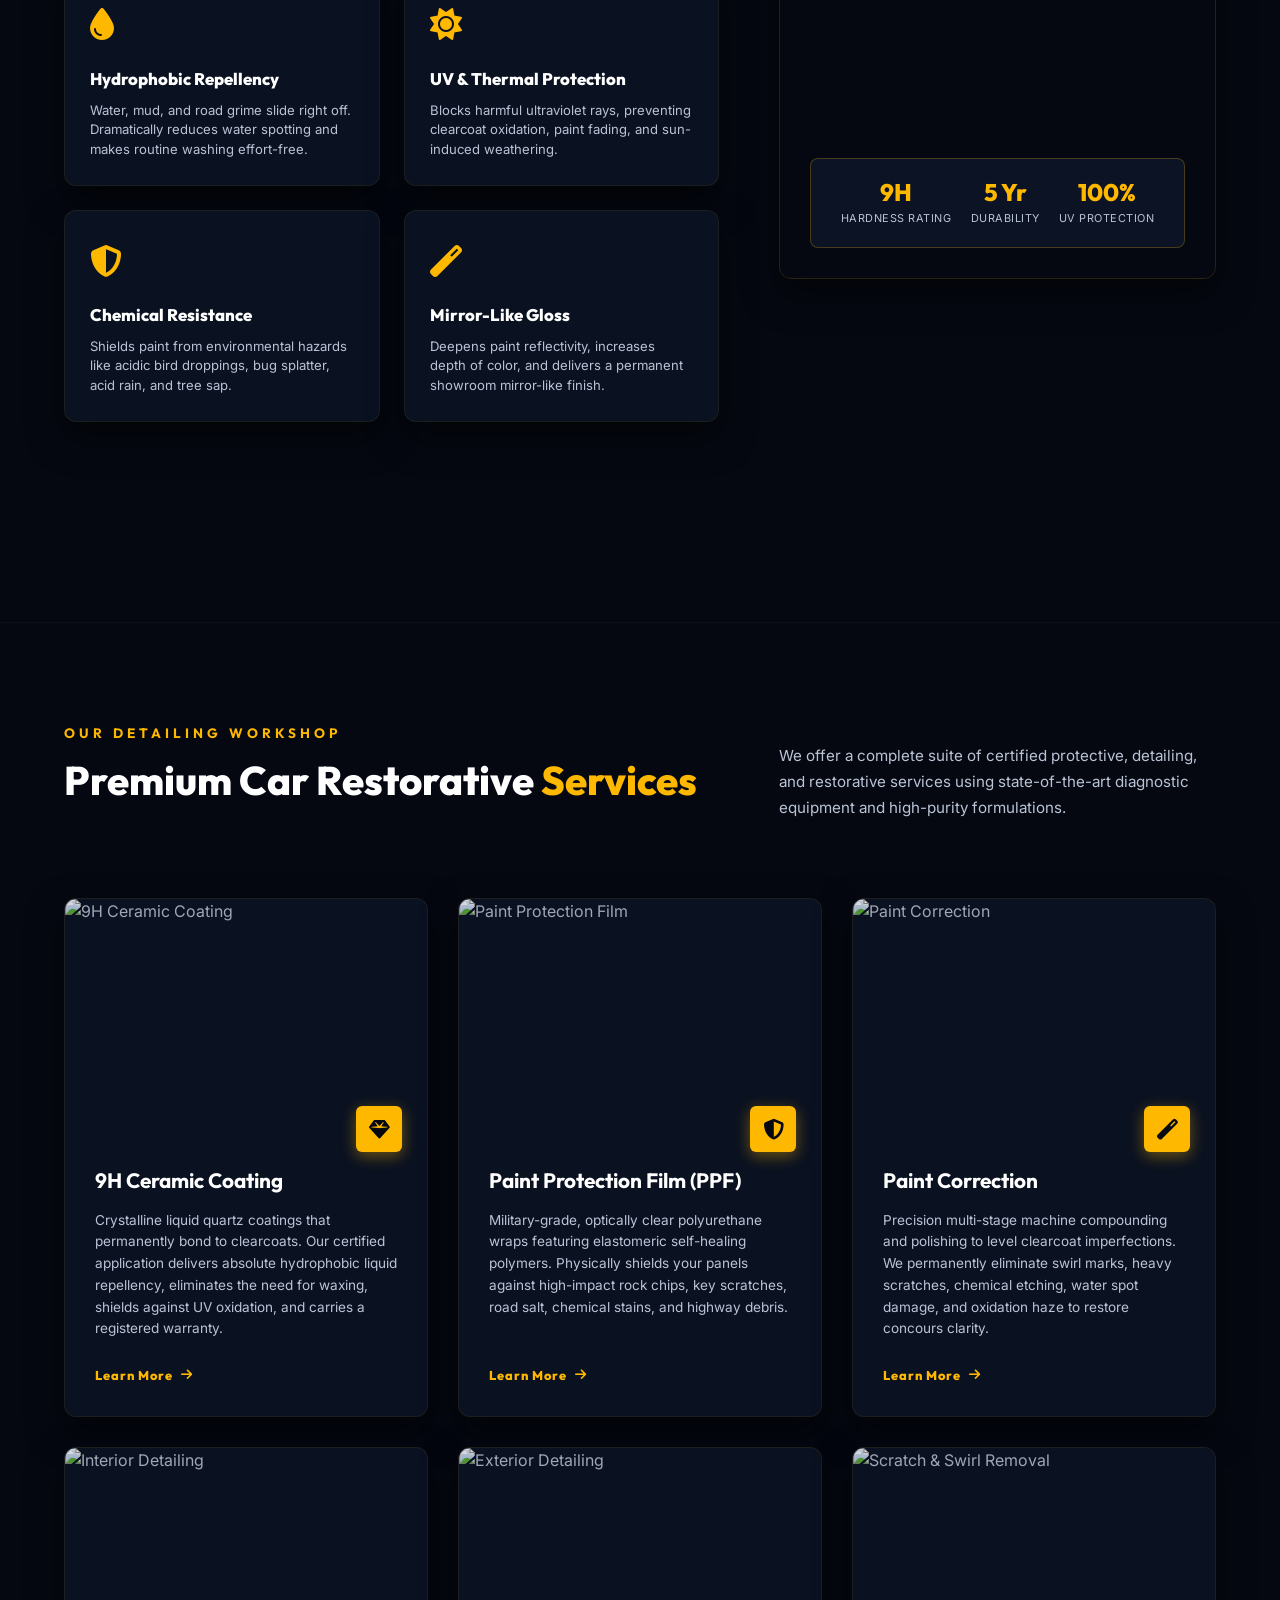
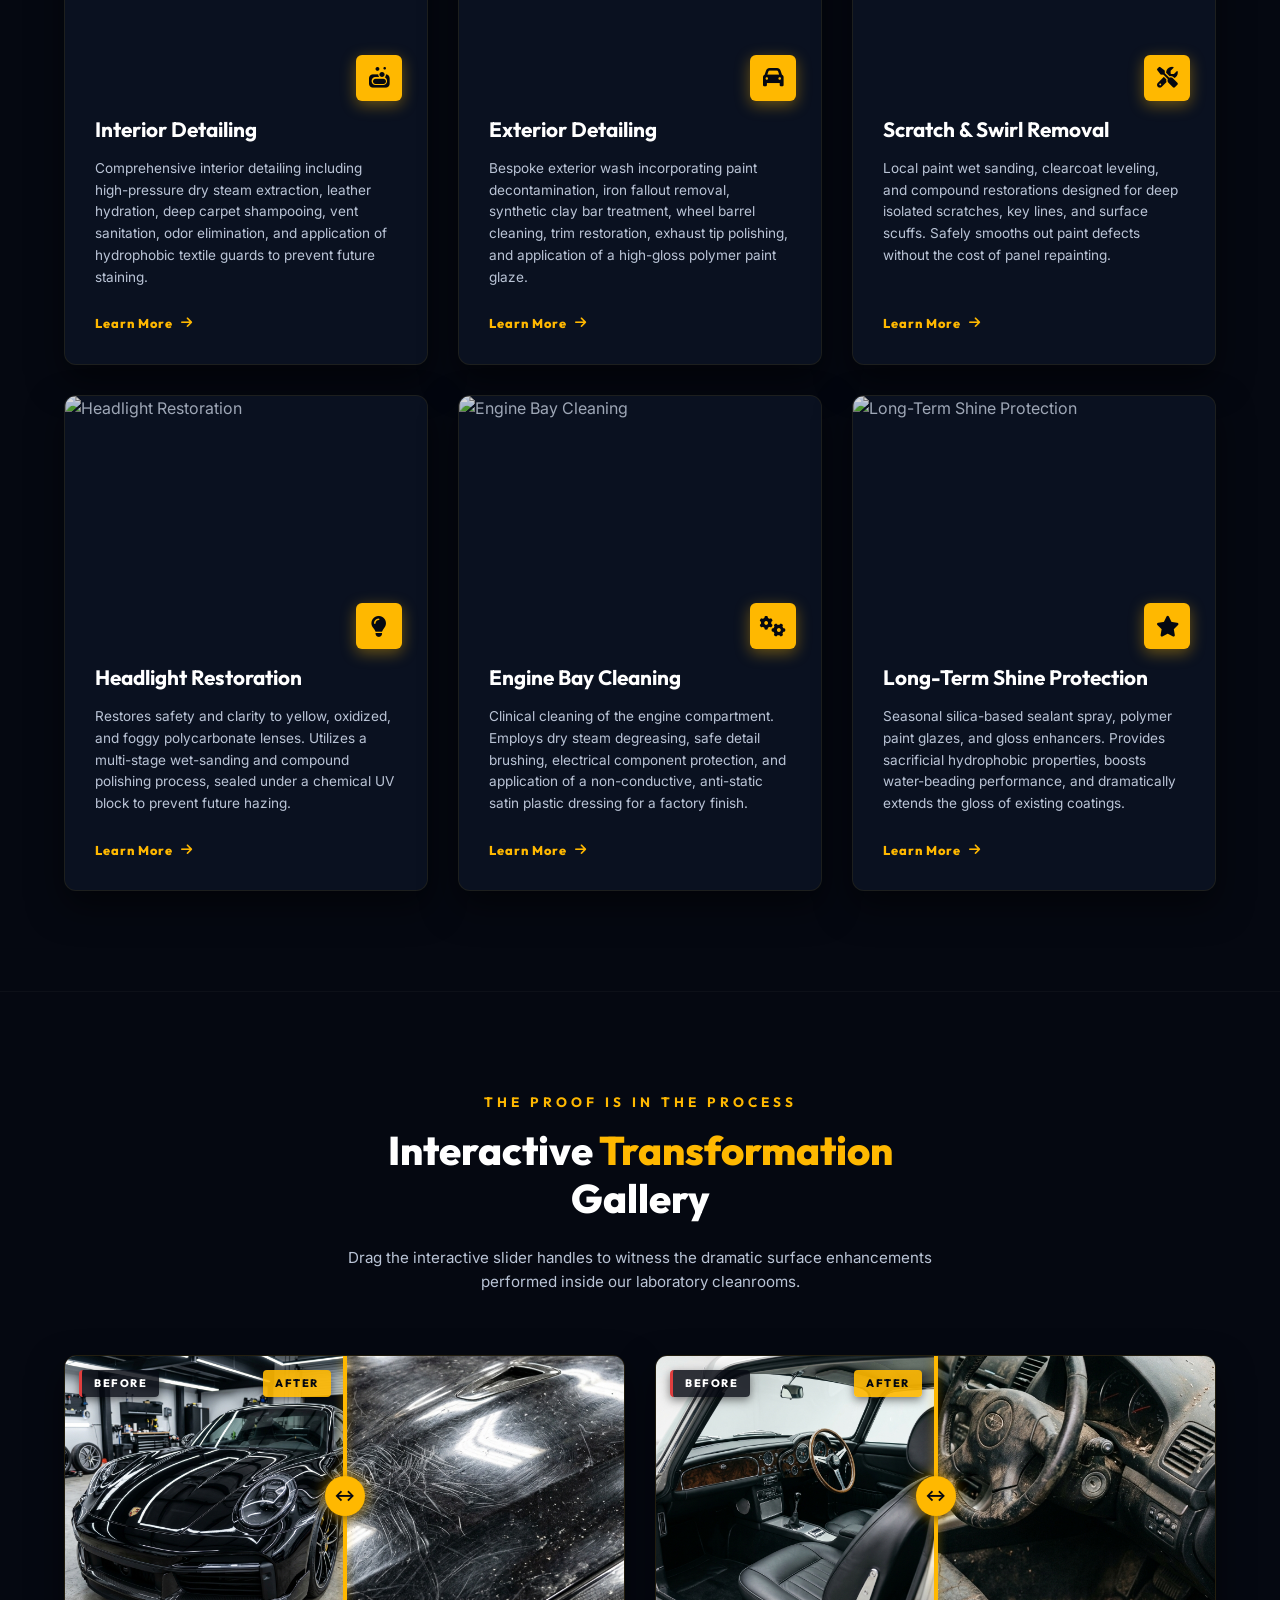
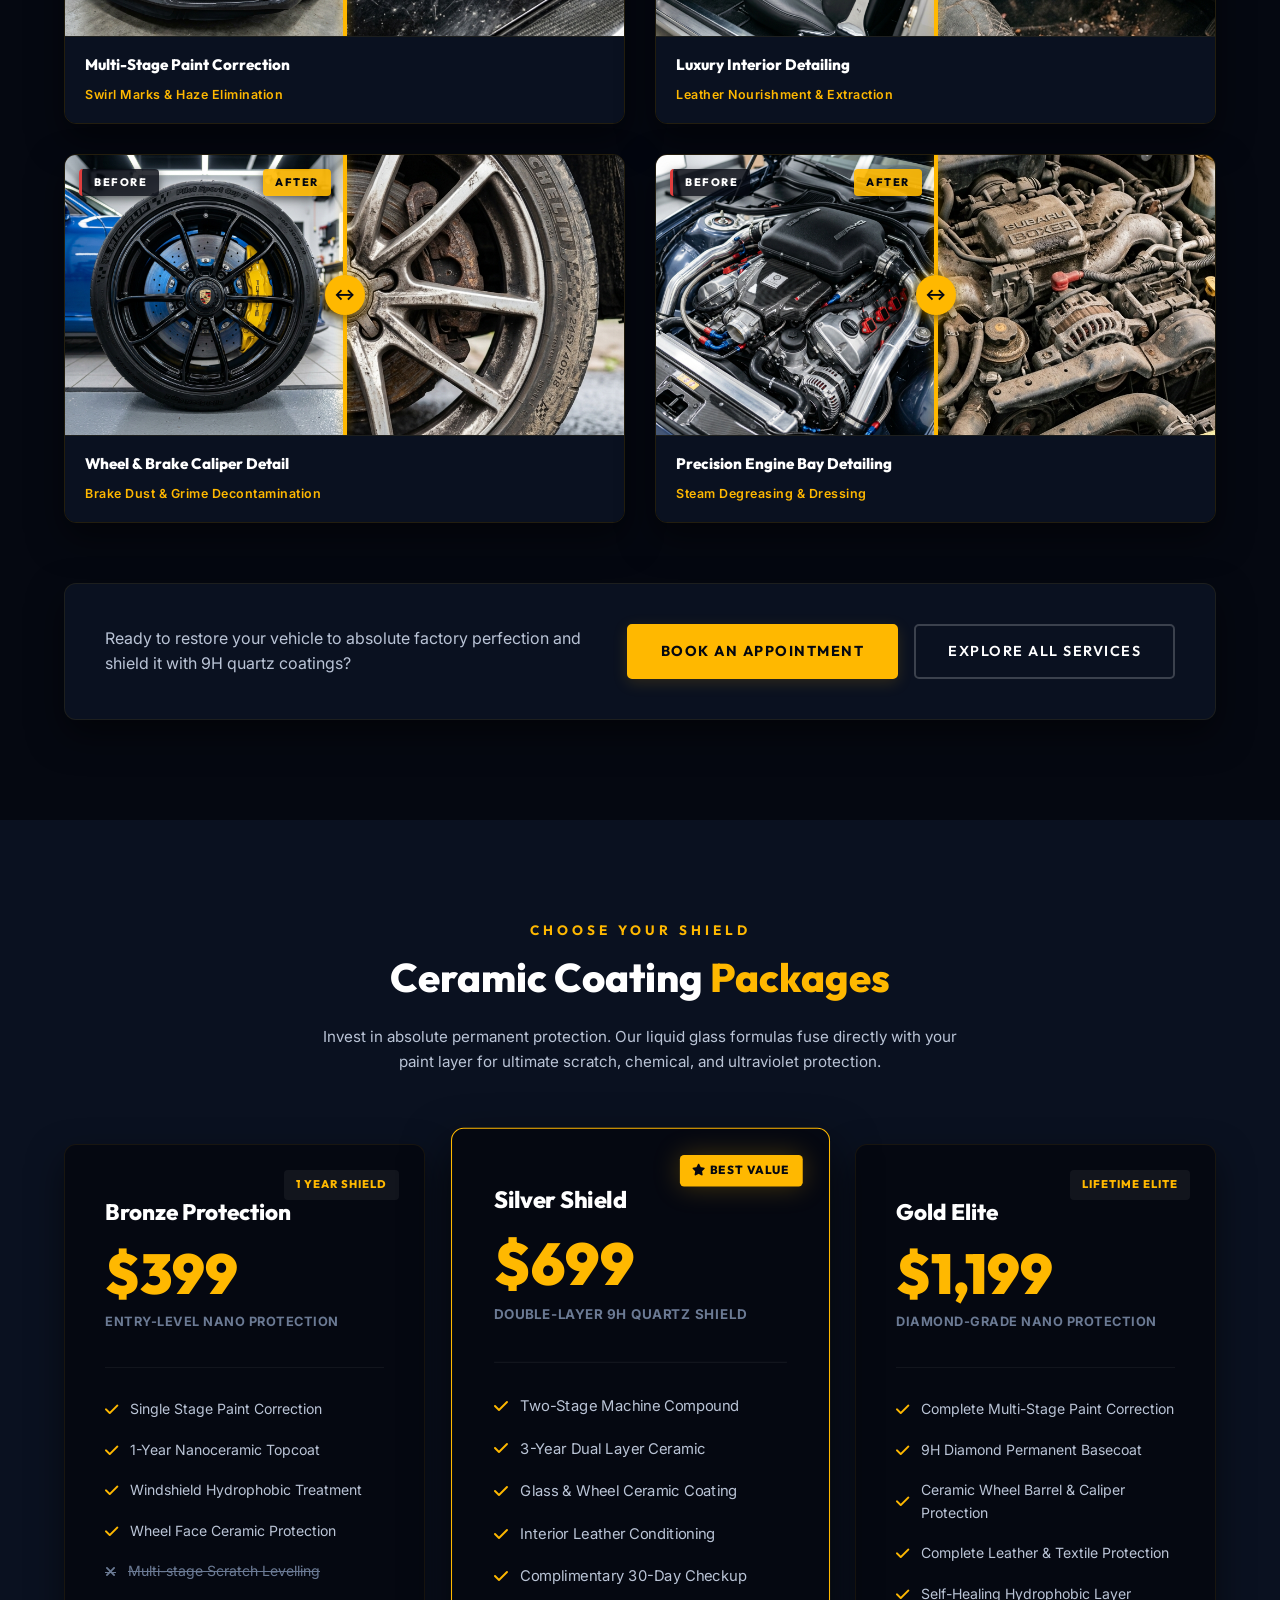
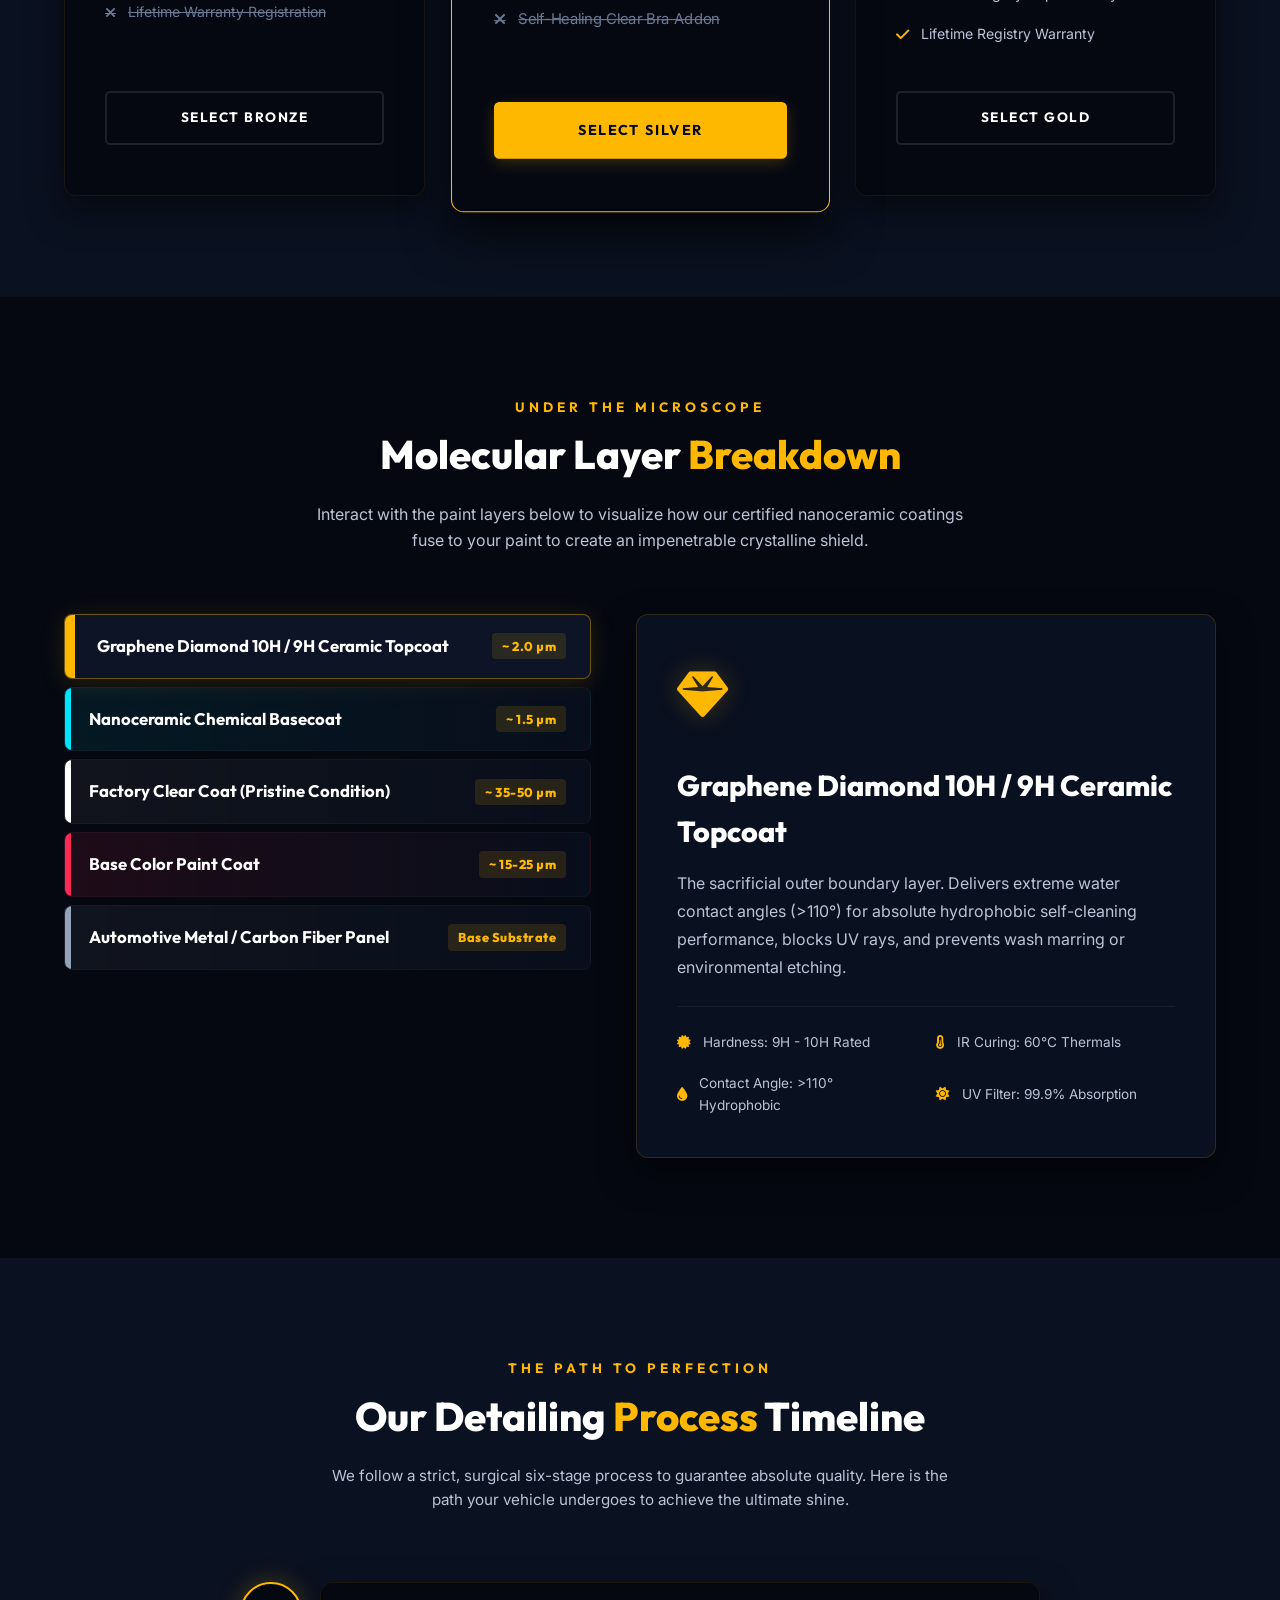
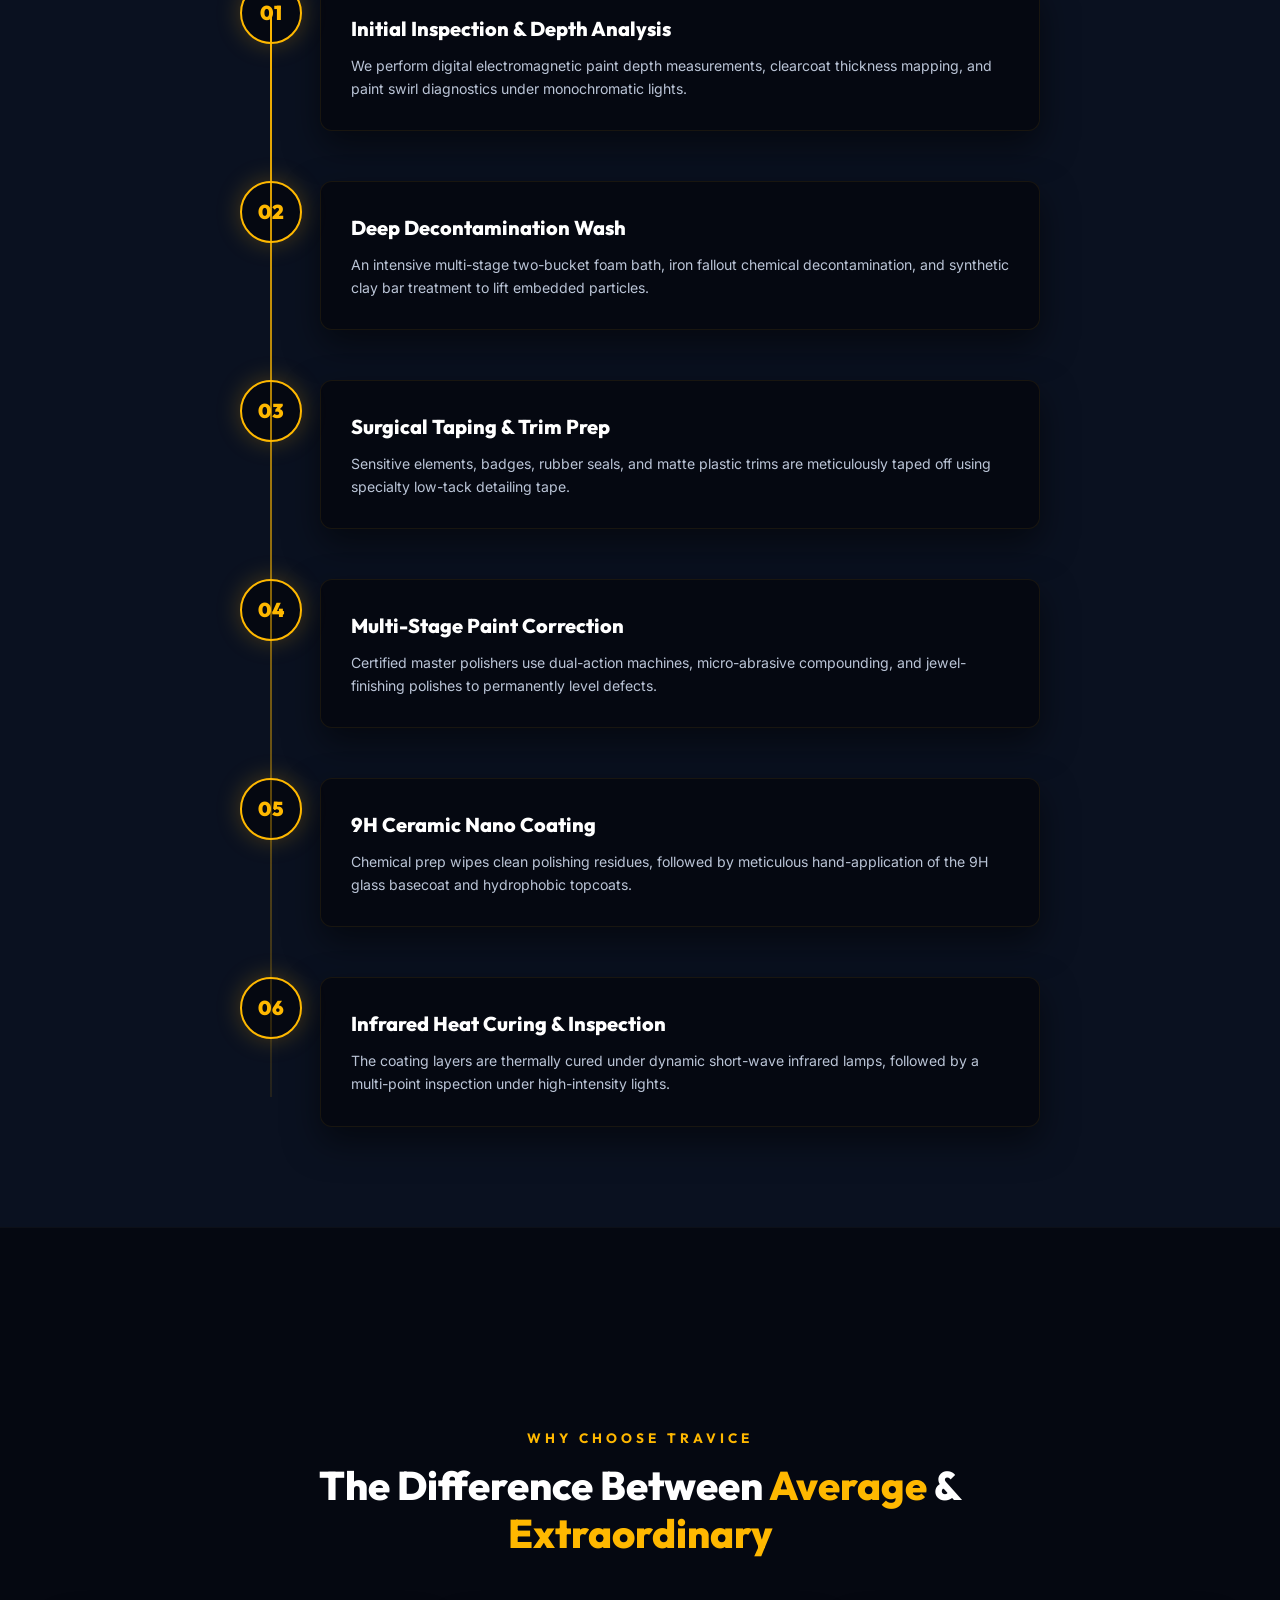
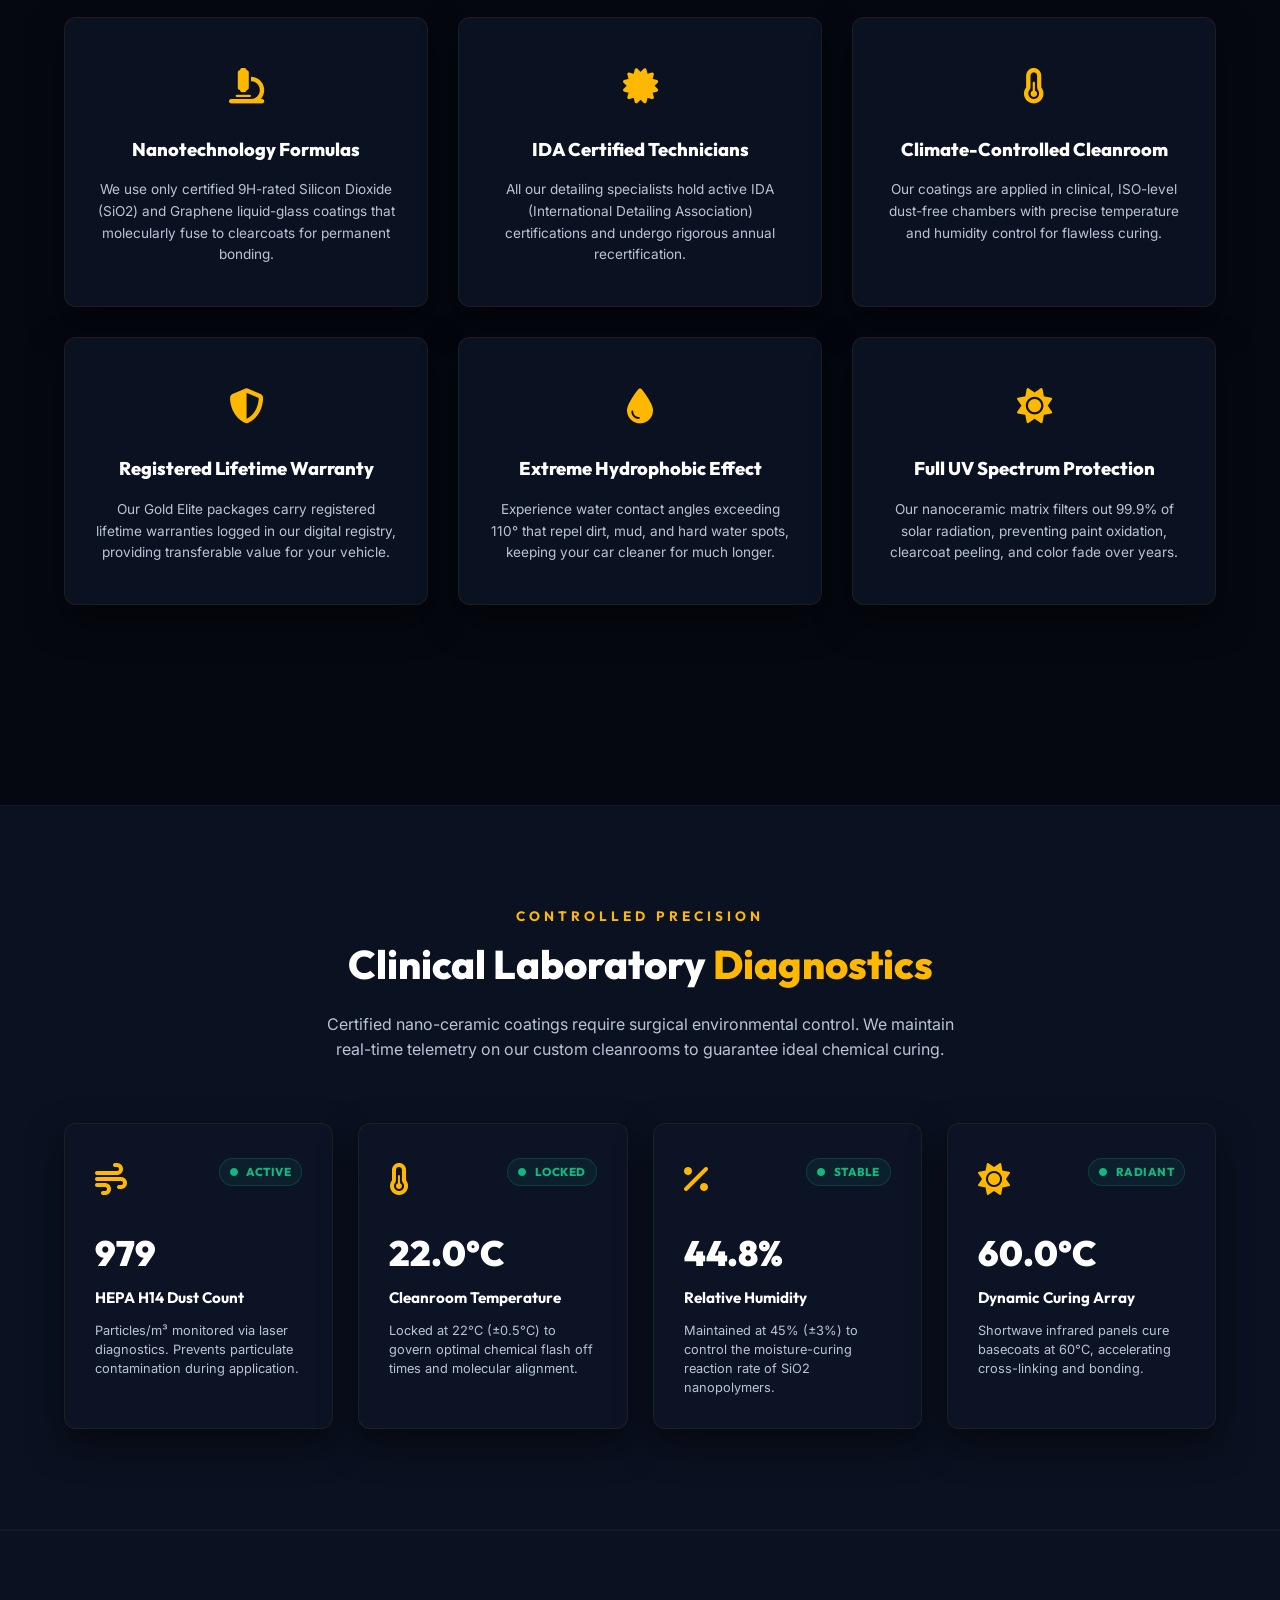
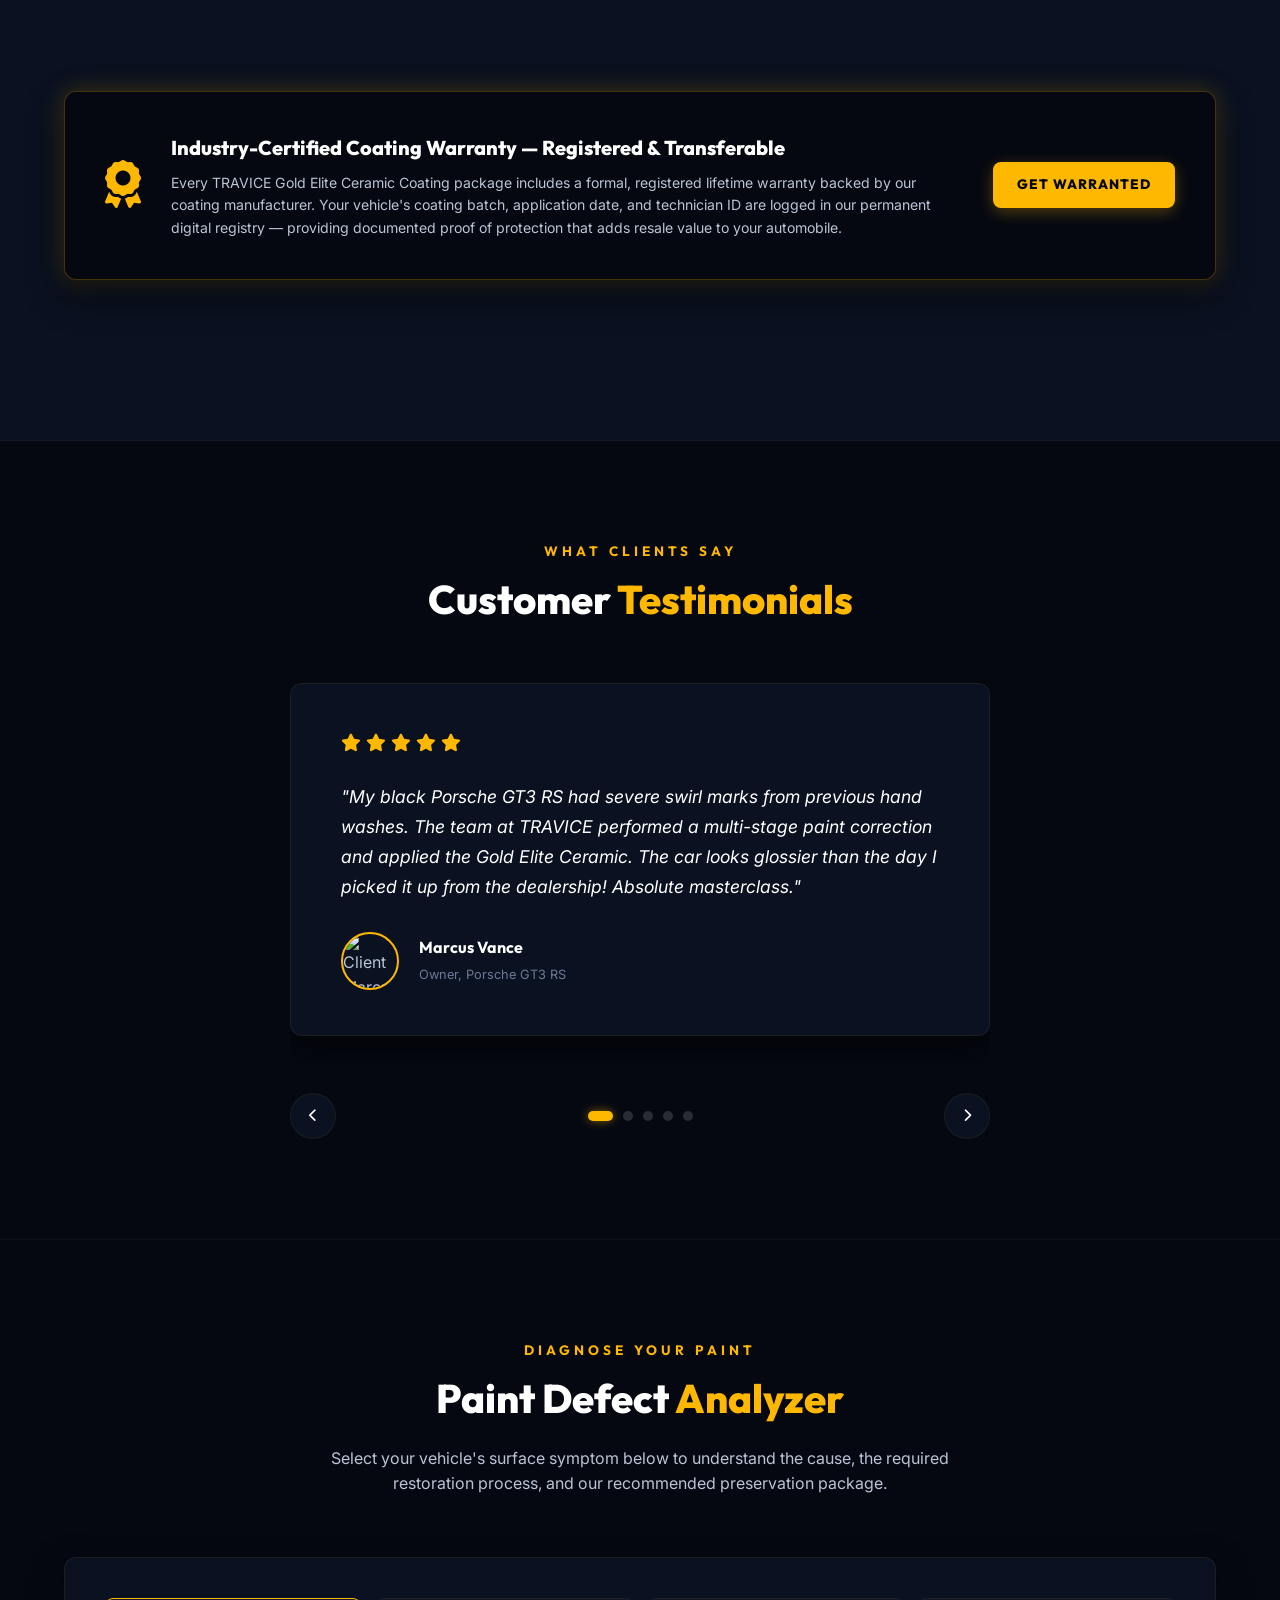
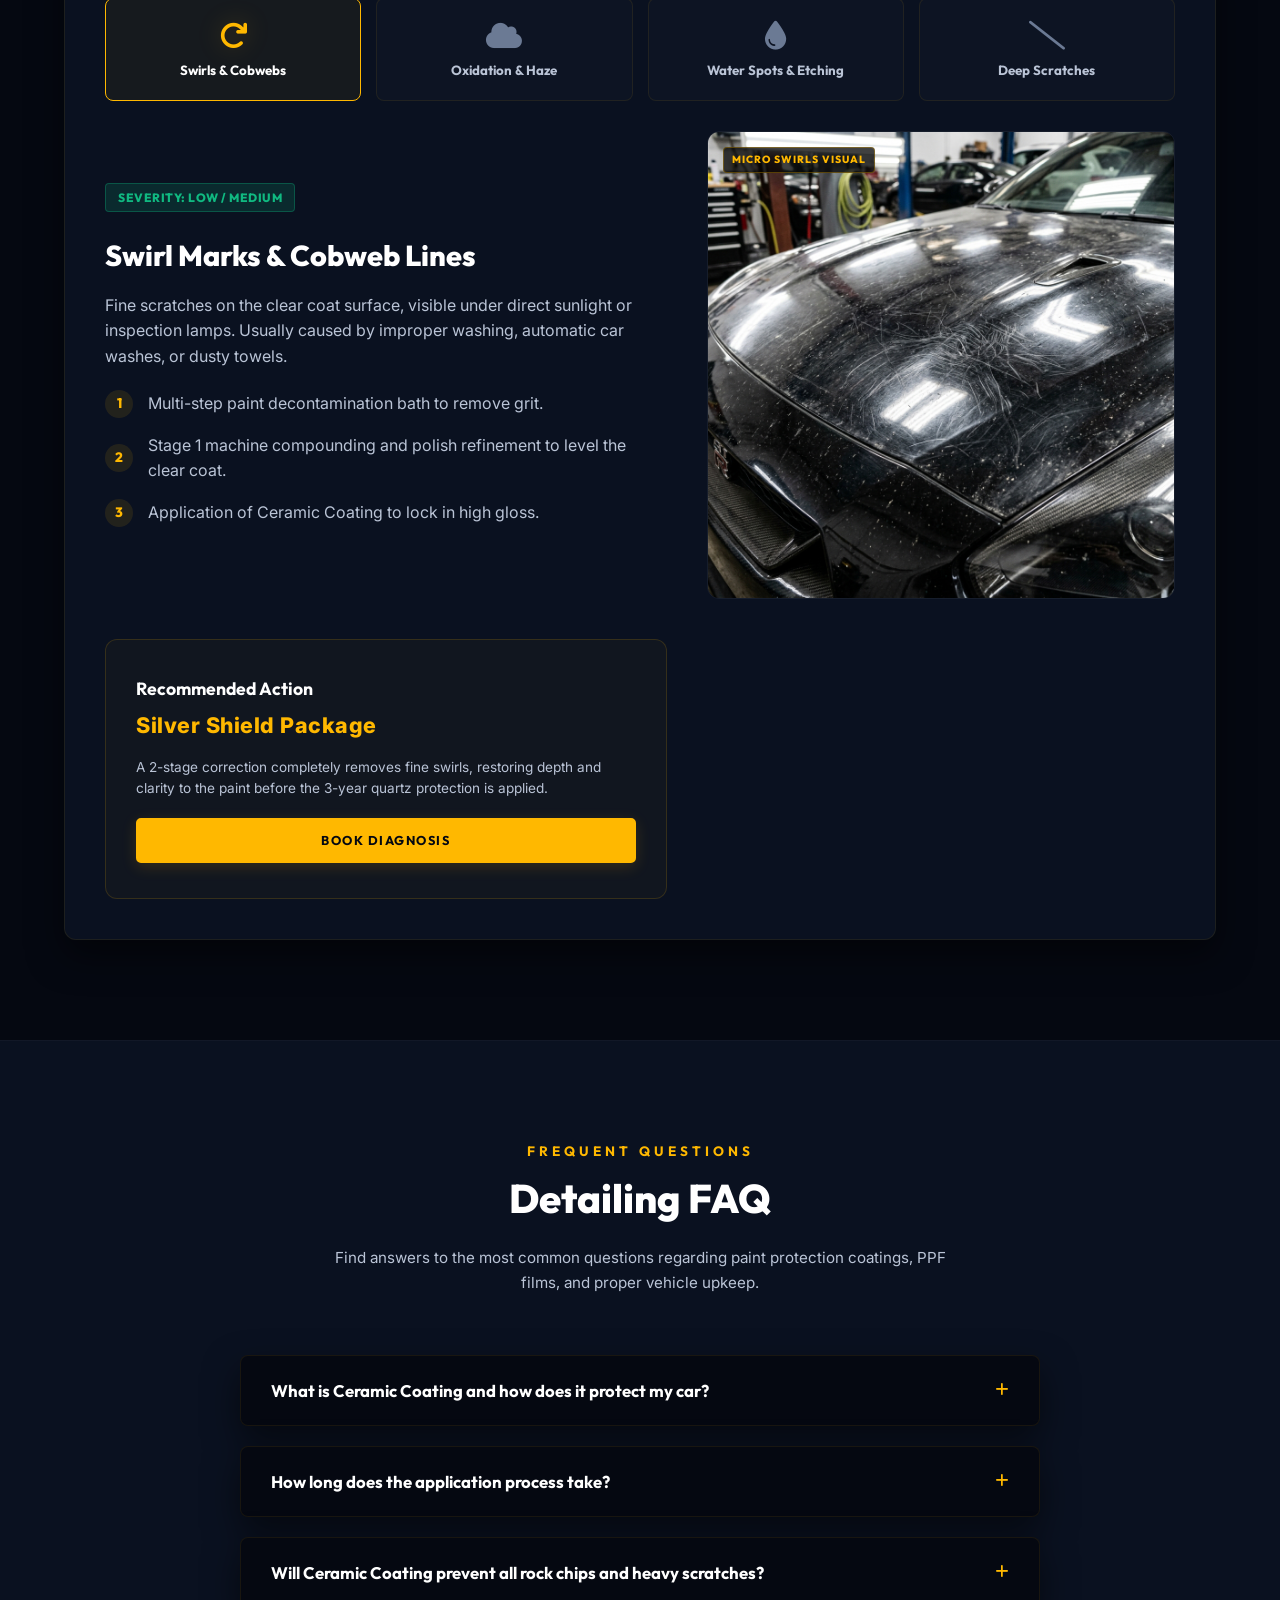
==== commit 21d5c345: "first commit" ====
--- a/index.html
+++ b/index.html
@@ -16,9 +16,9 @@
     <!-- Font Awesome Icons -->
     <link rel="stylesheet" href="https://cdnjs.cloudflare.com/ajax/libs/font-awesome/6.4.0/css/all.min.css">
     <!-- Stylesheet -->
-    <link rel="stylesheet" href="style.css">
-    <link rel="stylesheet" href="pages.css">
-    <link rel="stylesheet" href="mobile.css">
+    <link rel="stylesheet" href="style.css?v=1.2">
+    <link rel="stylesheet" href="pages.css?v=1.2">
+    <link rel="stylesheet" href="mobile.css?v=1.2">
     <link rel="stylesheet" href="https://unpkg.com/leaflet@1.9.4/dist/leaflet.css"
         integrity="sha256-p4NxAoJBhIIN+hmNHrzRCf9tD/miZyoHS5obTRR9BMY=" crossorigin="" />
     <!-- Theme & RTL Switcher Script (Instantly runs to avoid FOIT flashing) -->
@@ -2093,6 +2093,7 @@
     </script>
     <!-- CUSTOM JAVASCRIPT -->
     <script src="script.js"></script>
+    <script src="pages.js"></script>
 </body>
 
 </html>
--- a/style.css
+++ b/style.css
@@ -384,7 +384,9 @@
     font-weight: 800;
     font-size: 0.8rem;
     letter-spacing: 1.2px;
-    padding: 8px 22px;
+    padding: 0 22px;
+    height: 32px;
+    box-sizing: border-box;
     border-radius: 30px;
     border: 1.5px solid var(--color-accent);
     cursor: pointer;
@@ -501,18 +503,28 @@
         flex-shrink: 0;
     }
 
-    .theme-toggle,
-    .rtl-toggle {
+    .theme-toggle {
         width: 56px;
         height: 28px;
         margin-right: 0;
         flex-shrink: 0;
     }
 
+    .rtl-toggle {
+        width: auto;
+        height: 28px;
+        margin-right: 0;
+        flex-shrink: 0;
+        padding: 0 8px;
+        gap: 4px;
+        box-sizing: border-box;
+    }
+
     .theme-toggle-bubble,
     .rtl-toggle-bubble {
         width: 20px;
         height: 20px;
+        flex-shrink: 0;
     }
 
     html[data-theme="light"] .theme-toggle-bubble {
@@ -520,15 +532,27 @@
     }
 
     html.rtl-active .rtl-toggle-bubble {
-        transform: translateX(28px);
+        transform: none;
     }
 
     .rtl-toggle-text {
-        display: none !important;
+        font-size: 0.58rem;
+        position: static;
+        left: auto;
+        right: auto;
+        pointer-events: none;
+        display: inline-block !important;
+    }
+
+    html.rtl-active .rtl-toggle-text {
+        left: auto;
+        right: auto;
     }
 
     .btn-header {
-        padding: 7px 16px;
+        padding: 0 16px;
+        height: 28px;
+        box-sizing: border-box;
         font-size: 0.78rem;
         letter-spacing: 0.8px;
         white-space: nowrap;
@@ -572,14 +596,23 @@
         gap: 12px;
     }
 
-    .theme-toggle,
-    .rtl-toggle {
+    .theme-toggle {
         width: 52px;
         height: 26px;
     }
 
+    .rtl-toggle {
+        width: auto;
+        height: 26px;
+        padding: 0 6px;
+        gap: 4px;
+        box-sizing: border-box;
+    }
+
     .btn-header {
-        padding: 7px 14px;
+        padding: 0 14px;
+        height: 26px;
+        box-sizing: border-box;
         font-size: 0.75rem;
     }
 }
@@ -3059,21 +3092,22 @@
 
 /* --- PREMIUM RTL DYNAMIC SWITCHER --- */
 .rtl-toggle {
-    width: 62px;
+    width: auto;
     height: 32px;
     background-color: rgba(13, 22, 41, 0.8);
     border: 1.5px solid rgba(255, 184, 0, 0.25);
     border-radius: 30px;
-    position: relative;
     cursor: pointer;
-    display: flex;
-    align-items: center;
-    padding: 0 4px;
+    display: inline-flex;
+    align-items: center;
+    justify-content: center;
+    padding: 0 10px;
+    gap: 6px;
     transition: var(--transition-smooth);
     box-shadow: inset 0 2px 5px rgba(0, 0, 0, 0.5), 0 4px 10px rgba(0, 0, 0, 0.2);
-    overflow: visible;
     margin-right: 8px;
     z-index: 1001;
+    box-sizing: border-box;
 }
 
 .rtl-toggle-bubble {
@@ -3084,15 +3118,14 @@
     display: flex;
     align-items: center;
     justify-content: center;
-    transition: transform 0.4s cubic-bezier(0.68, -0.55, 0.265, 1.55), background 0.4s ease, box-shadow 0.4s ease;
+    transition: background 0.4s ease, box-shadow 0.4s ease;
     box-shadow: 0 2px 5px rgba(0, 0, 0, 0.4);
-    transform: translateX(0);
+    flex-shrink: 0;
 }
 
 .rtl-toggle-bubble i {
     font-size: 0.75rem;
     color: #050811;
-    transition: transform 0.4s ease, opacity 0.4s ease;
 }
 
 .rtl-toggle-text {
@@ -3100,12 +3133,11 @@
     font-size: 0.65rem;
     font-weight: 800;
     color: var(--color-accent);
-    position: absolute;
-    right: 8px;
     text-transform: uppercase;
     letter-spacing: 0.5px;
     pointer-events: none;
     transition: var(--transition-smooth);
+    flex-shrink: 0;
 }
 
 /* Hover effects */
@@ -3116,11 +3148,11 @@
 
 /* Active RTL state */
 html.rtl-active .rtl-toggle-bubble {
-    transform: translateX(30px);
+    transform: none;
 }
 
 html.rtl-active .rtl-toggle-text {
-    left: 8px;
+    left: auto;
     right: auto;
 }
 
--- a/pages.css
+++ b/pages.css
@@ -967,8 +967,20 @@
 
 /* Interactive Hover / Active States */
 .layer-item:hover, .layer-item.active {
-    transform: translateX(12px);
     background: rgba(13, 22, 41, 0.95);
+}
+
+.layer-item:hover::before, .layer-item.active::before {
+    width: 10px;
+}
+
+.layer-item:hover .layer-title, .layer-item.active .layer-title {
+    transform: translateX(8px);
+}
+
+html[dir="rtl"] .layer-item:hover .layer-title,
+html[dir="rtl"] .layer-item.active .layer-title {
+    transform: translateX(-8px);
 }
 
 .layer-item[data-layer="topcoat"]:hover, .layer-item[data-layer="topcoat"].active {
@@ -1003,6 +1015,8 @@
     font-weight: 700;
     font-size: 1.05rem;
     color: var(--color-text-white);
+    display: inline-block;
+    transition: transform 0.4s cubic-bezier(0.165, 0.84, 0.44, 1);
 }
 .layer-thickness {
     font-family: var(--font-heading);
--- a/mobile.css
+++ b/mobile.css
@@ -1444,6 +1444,24 @@
         transform: translateX(20px);
     }
 
+    .rtl-toggle {
+        width: auto;
+        height: 26px;
+        padding: 0 6px;
+        gap: 3px;
+        box-sizing: border-box;
+    }
+
+    .rtl-toggle-bubble {
+        width: 16px;
+        height: 16px;
+        flex-shrink: 0;
+    }
+
+    .rtl-toggle-text {
+        font-size: 0.5rem;
+    }
+
 } /* END @media (max-width: 400px) */
 
 /* ============================================================
@@ -1561,28 +1579,34 @@
    ============================================================ */
 @media (max-width: 575px) {
     .rtl-toggle {
-        width: 52px;
+        width: auto;
         height: 28px;
         margin-right: 0;
         flex-shrink: 0;
+        padding: 0 8px;
+        gap: 4px;
+        box-sizing: border-box;
     }
     
     .rtl-toggle-bubble {
         width: 18px;
         height: 18px;
+        flex-shrink: 0;
     }
     
     html.rtl-active .rtl-toggle-bubble {
-        transform: translateX(24px);
+        transform: none;
     }
     
     .rtl-toggle-text {
         font-size: 0.55rem;
-        right: 6px;
+        position: static;
+        left: auto;
+        right: auto;
     }
     
     html.rtl-active .rtl-toggle-text {
-        left: 6px;
+        left: auto;
         right: auto;
     }
 }
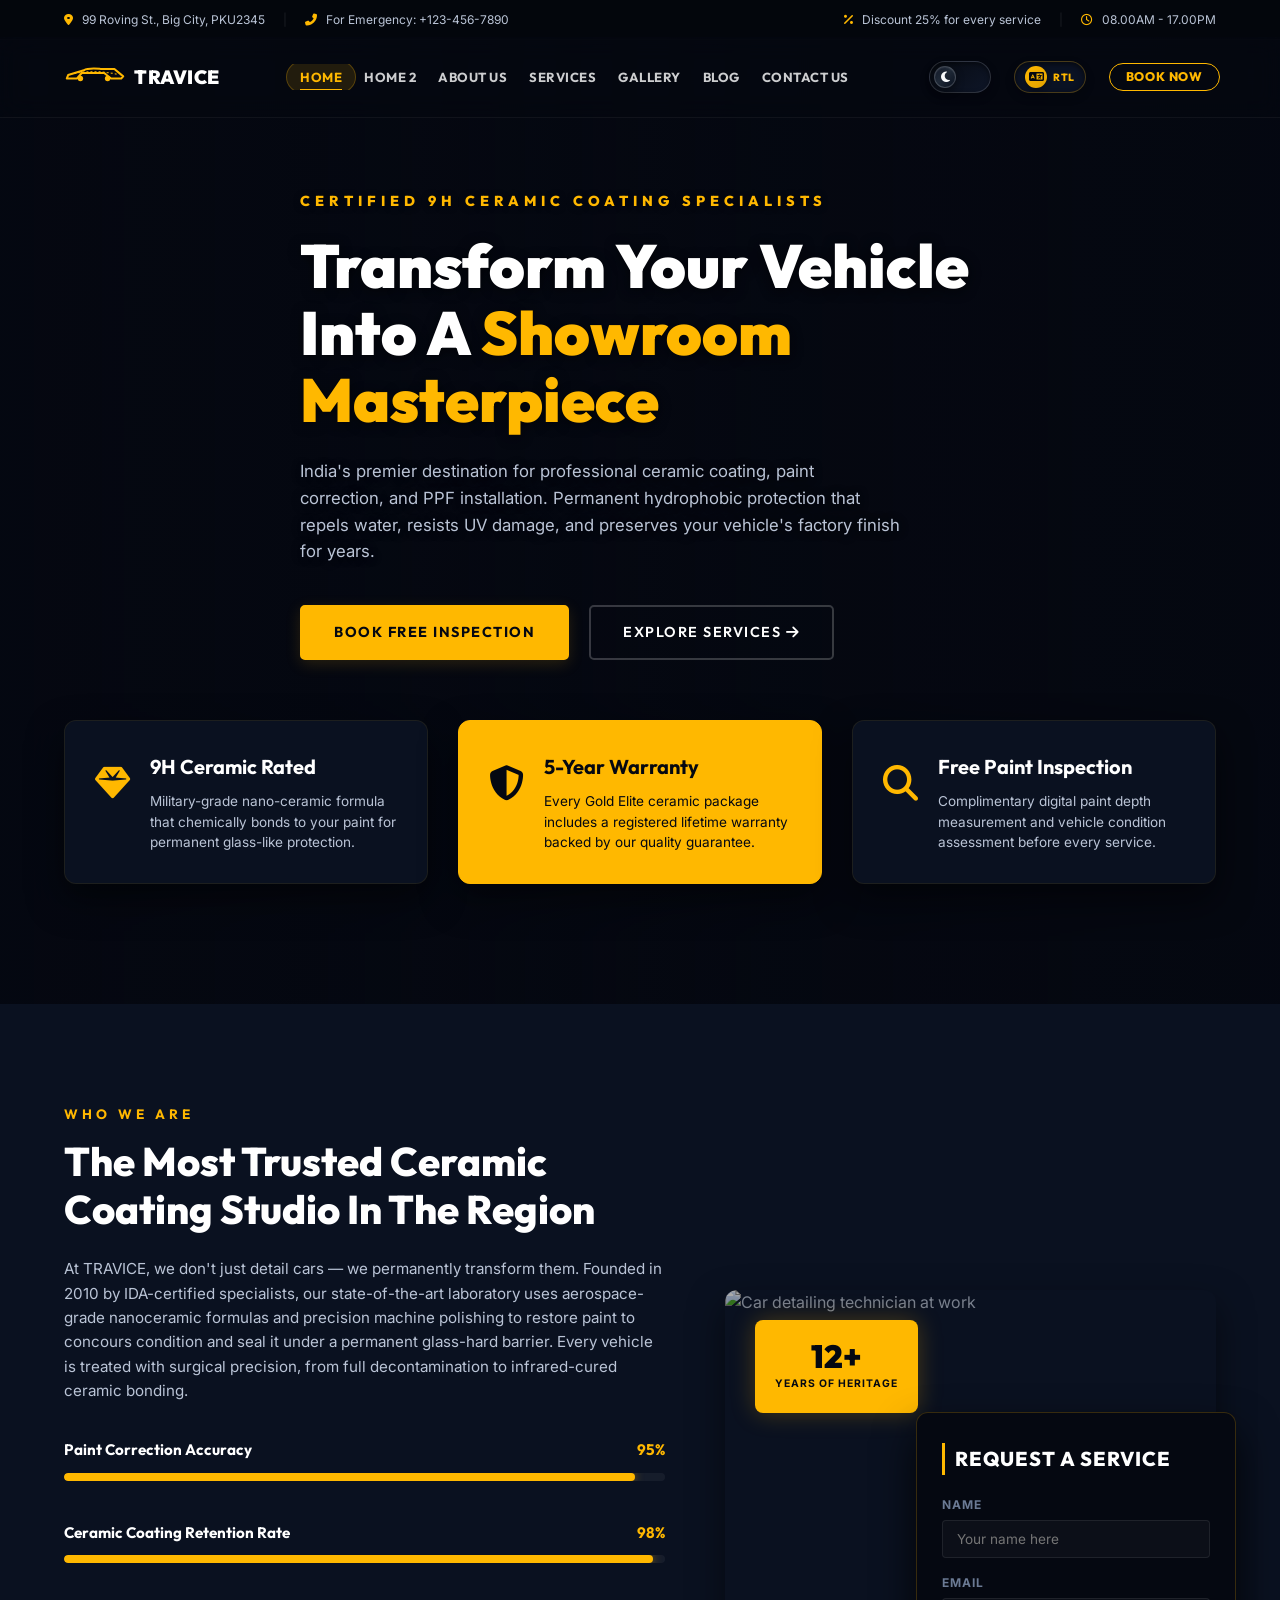
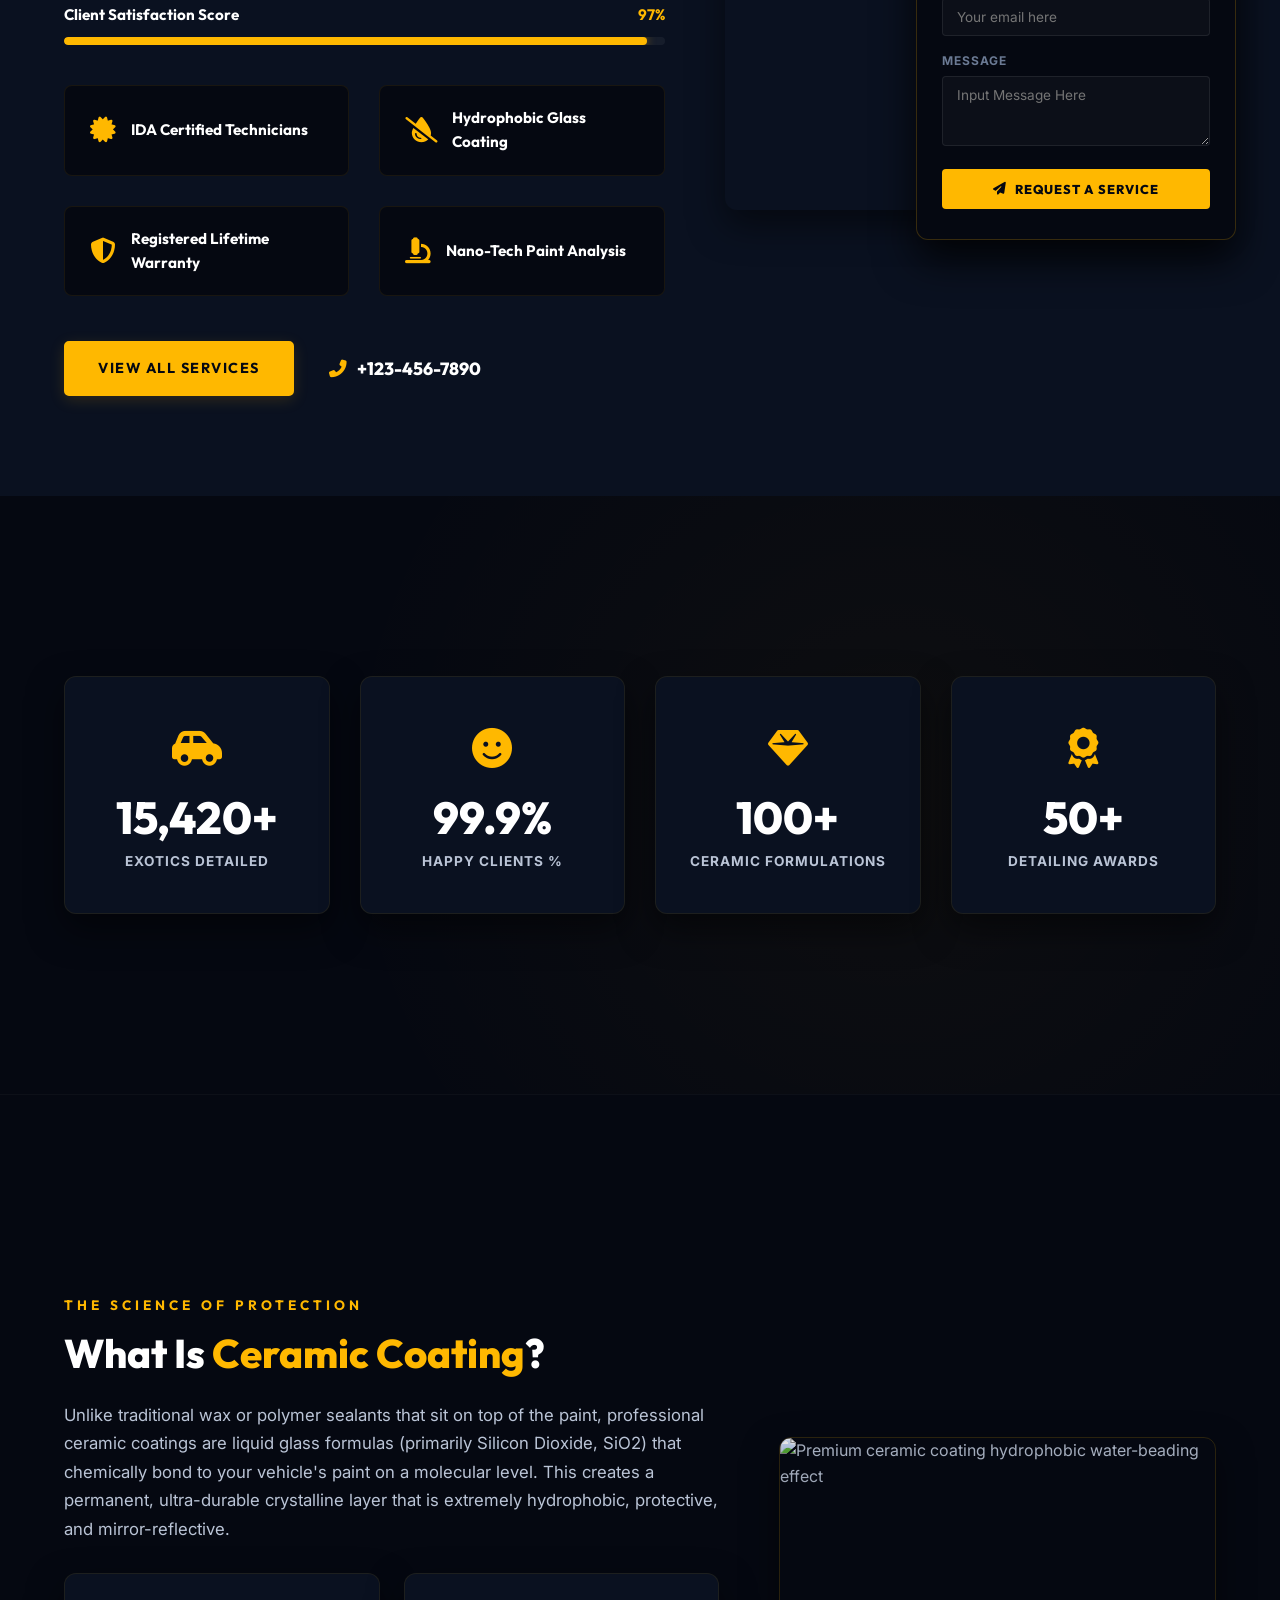
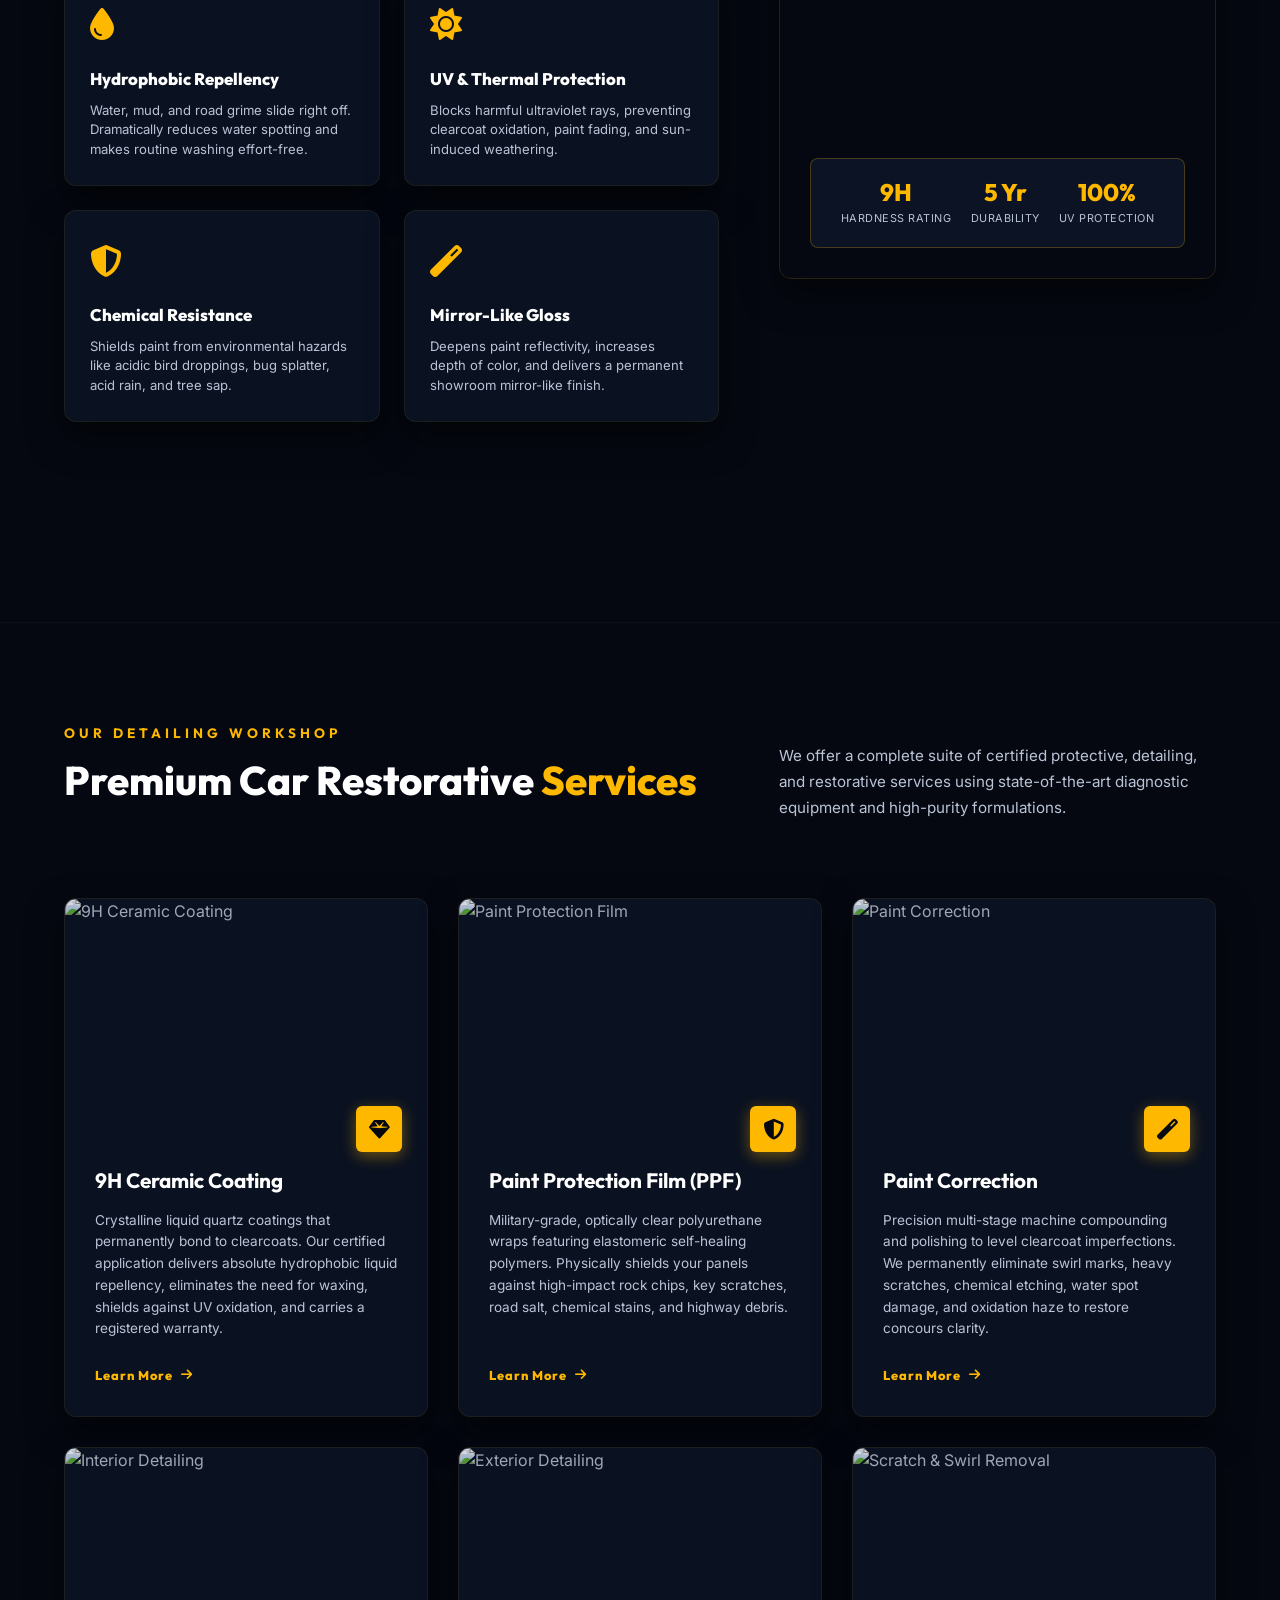
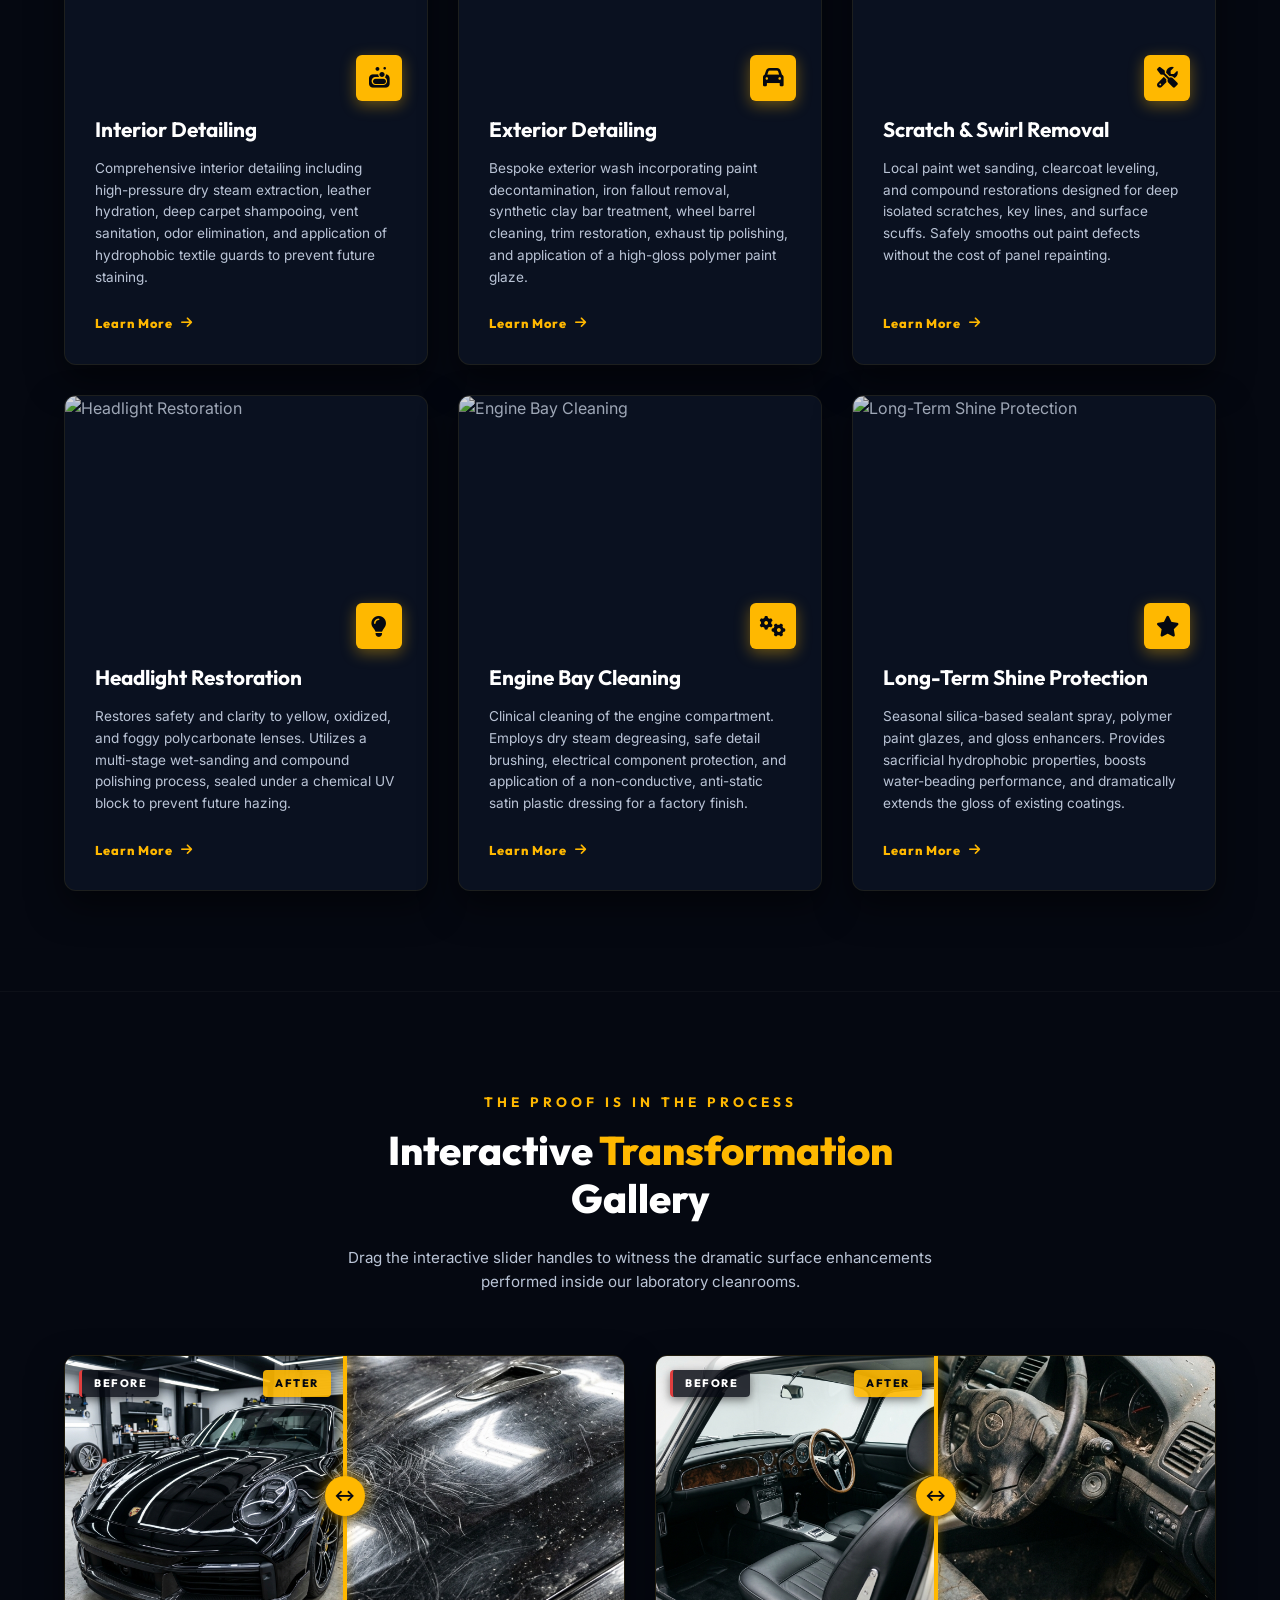
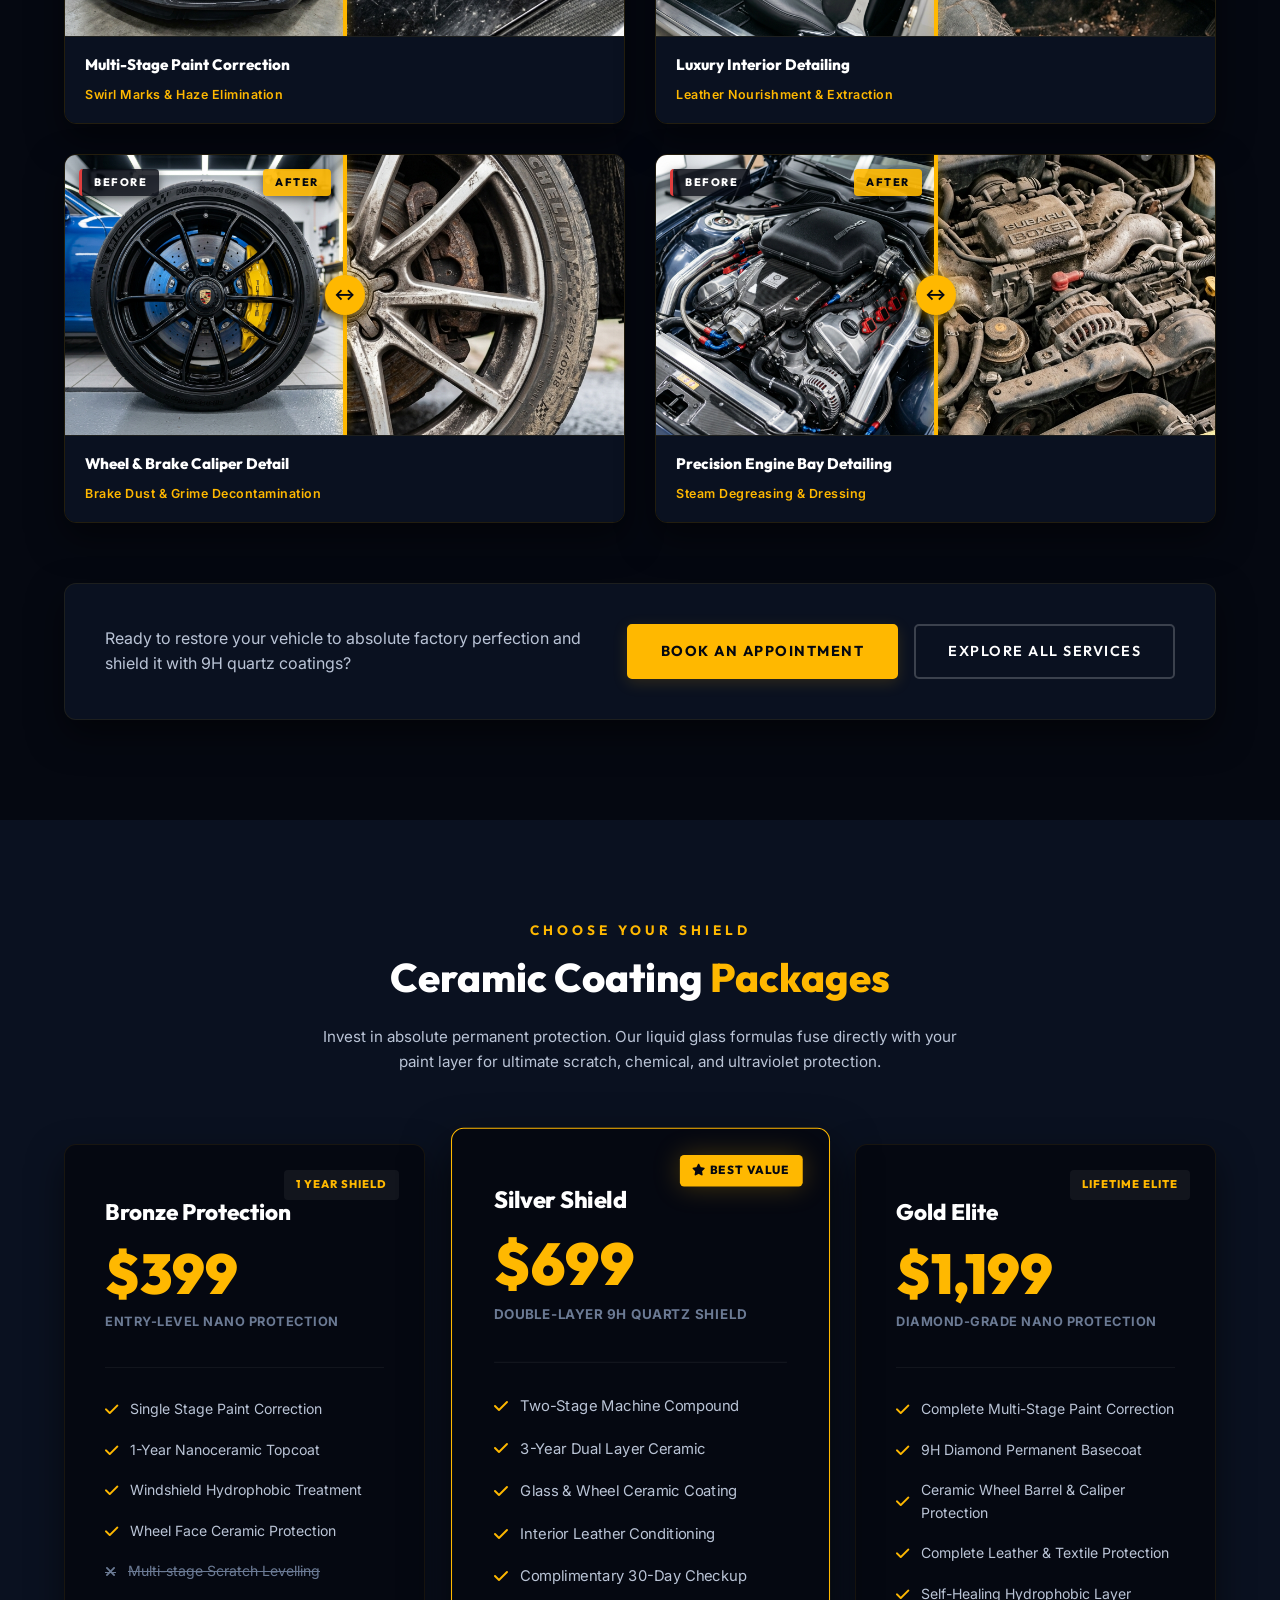
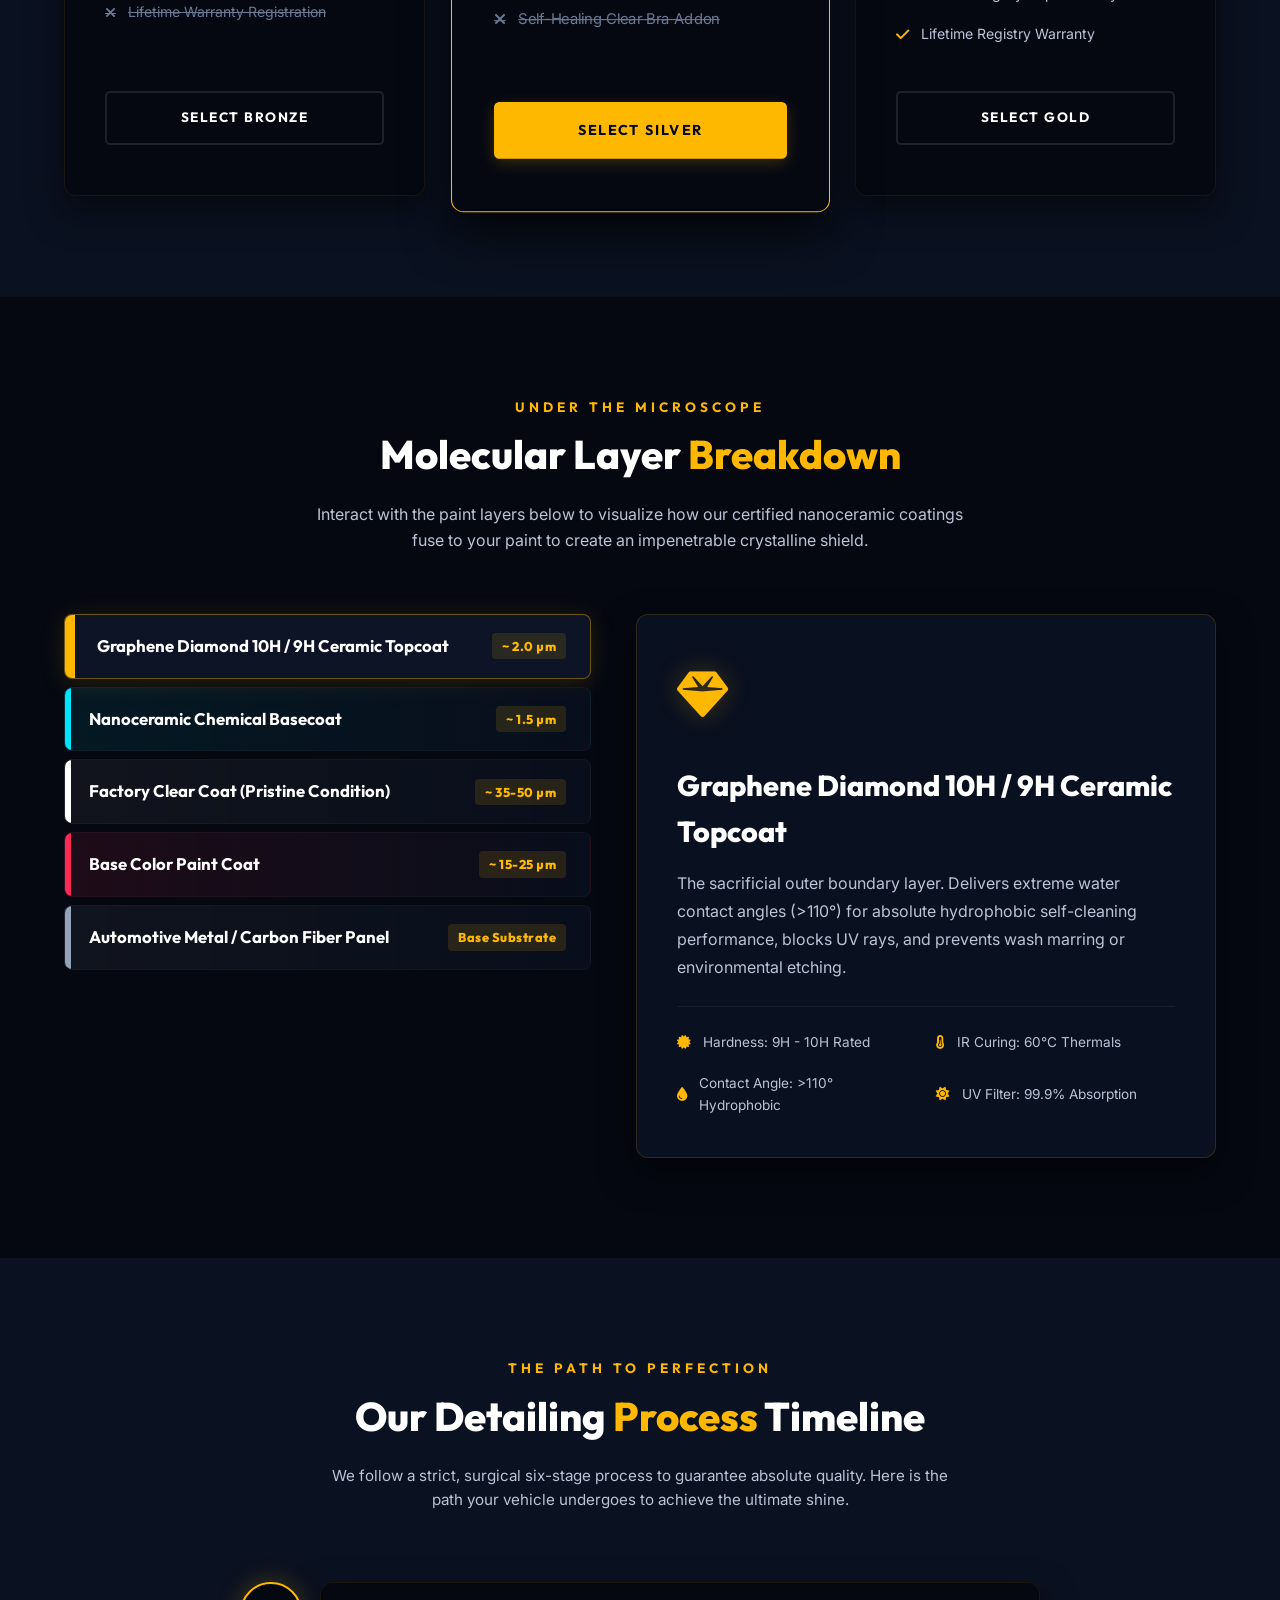
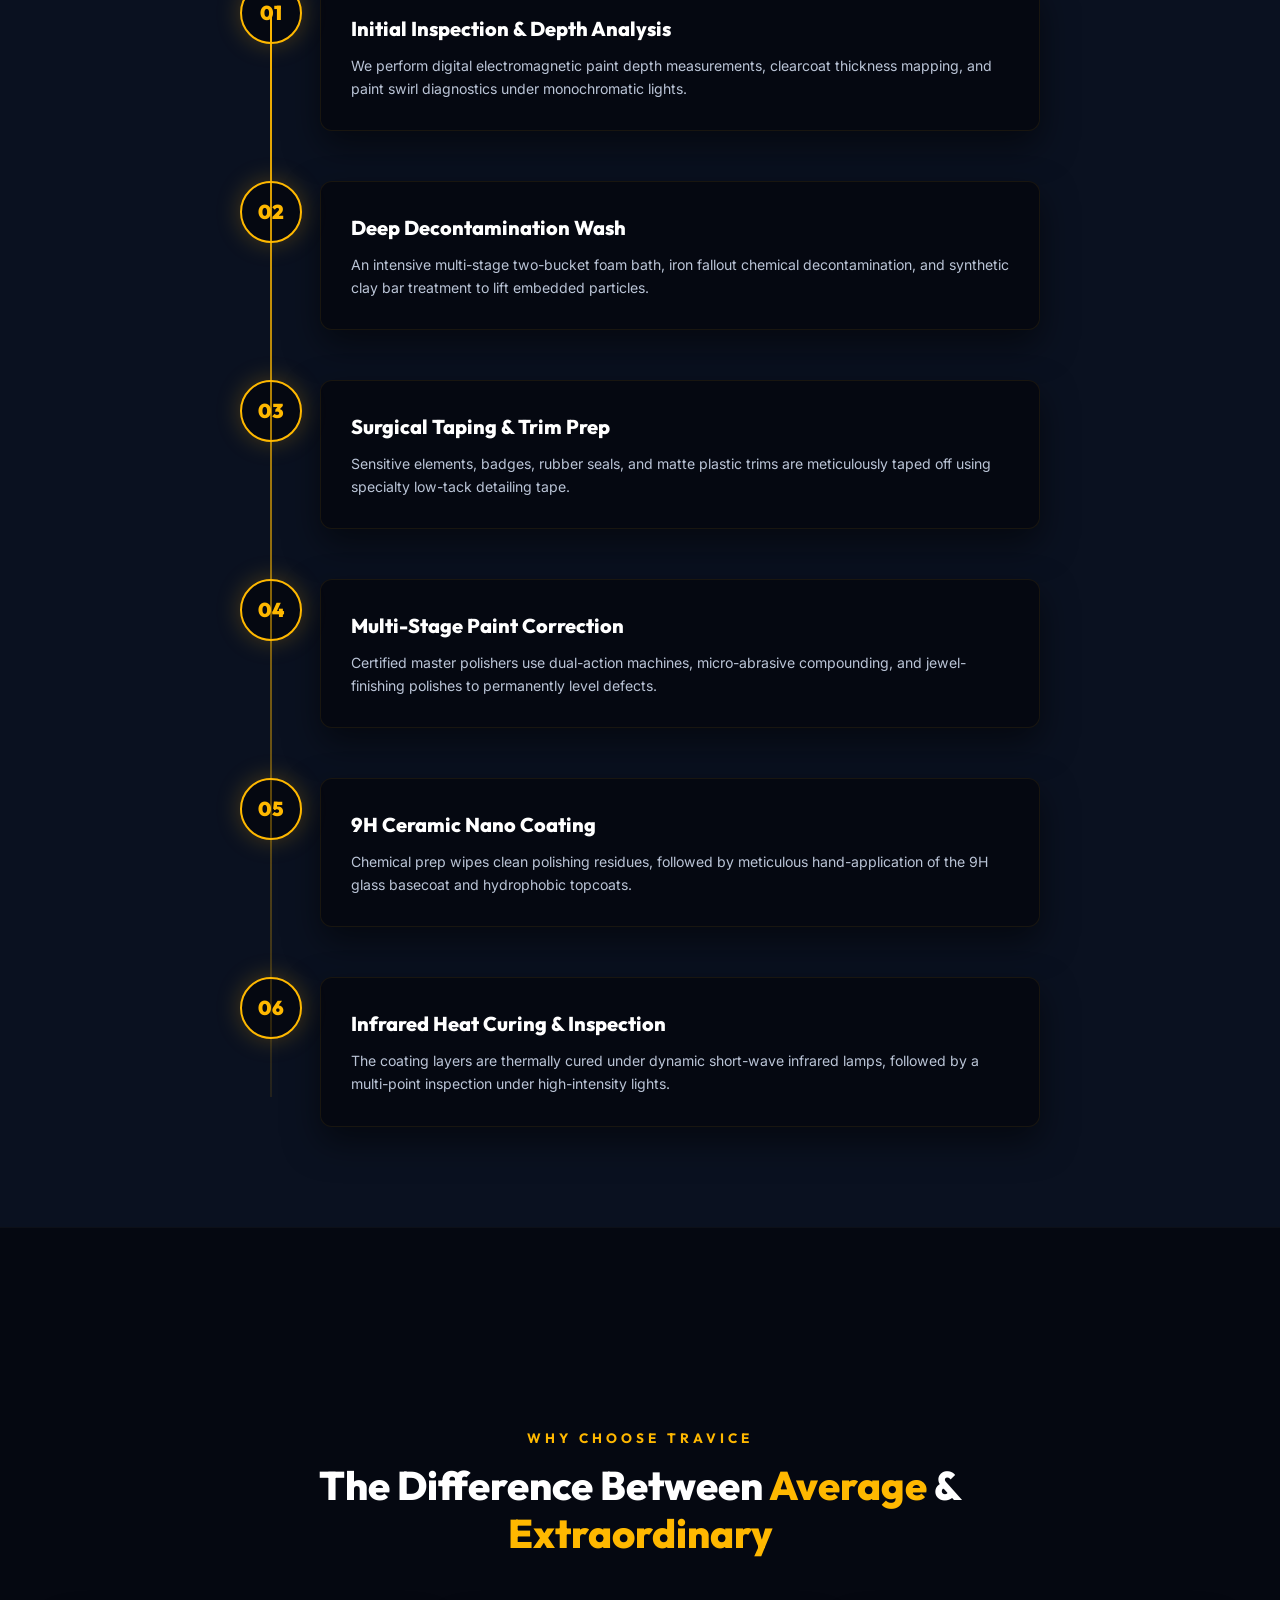
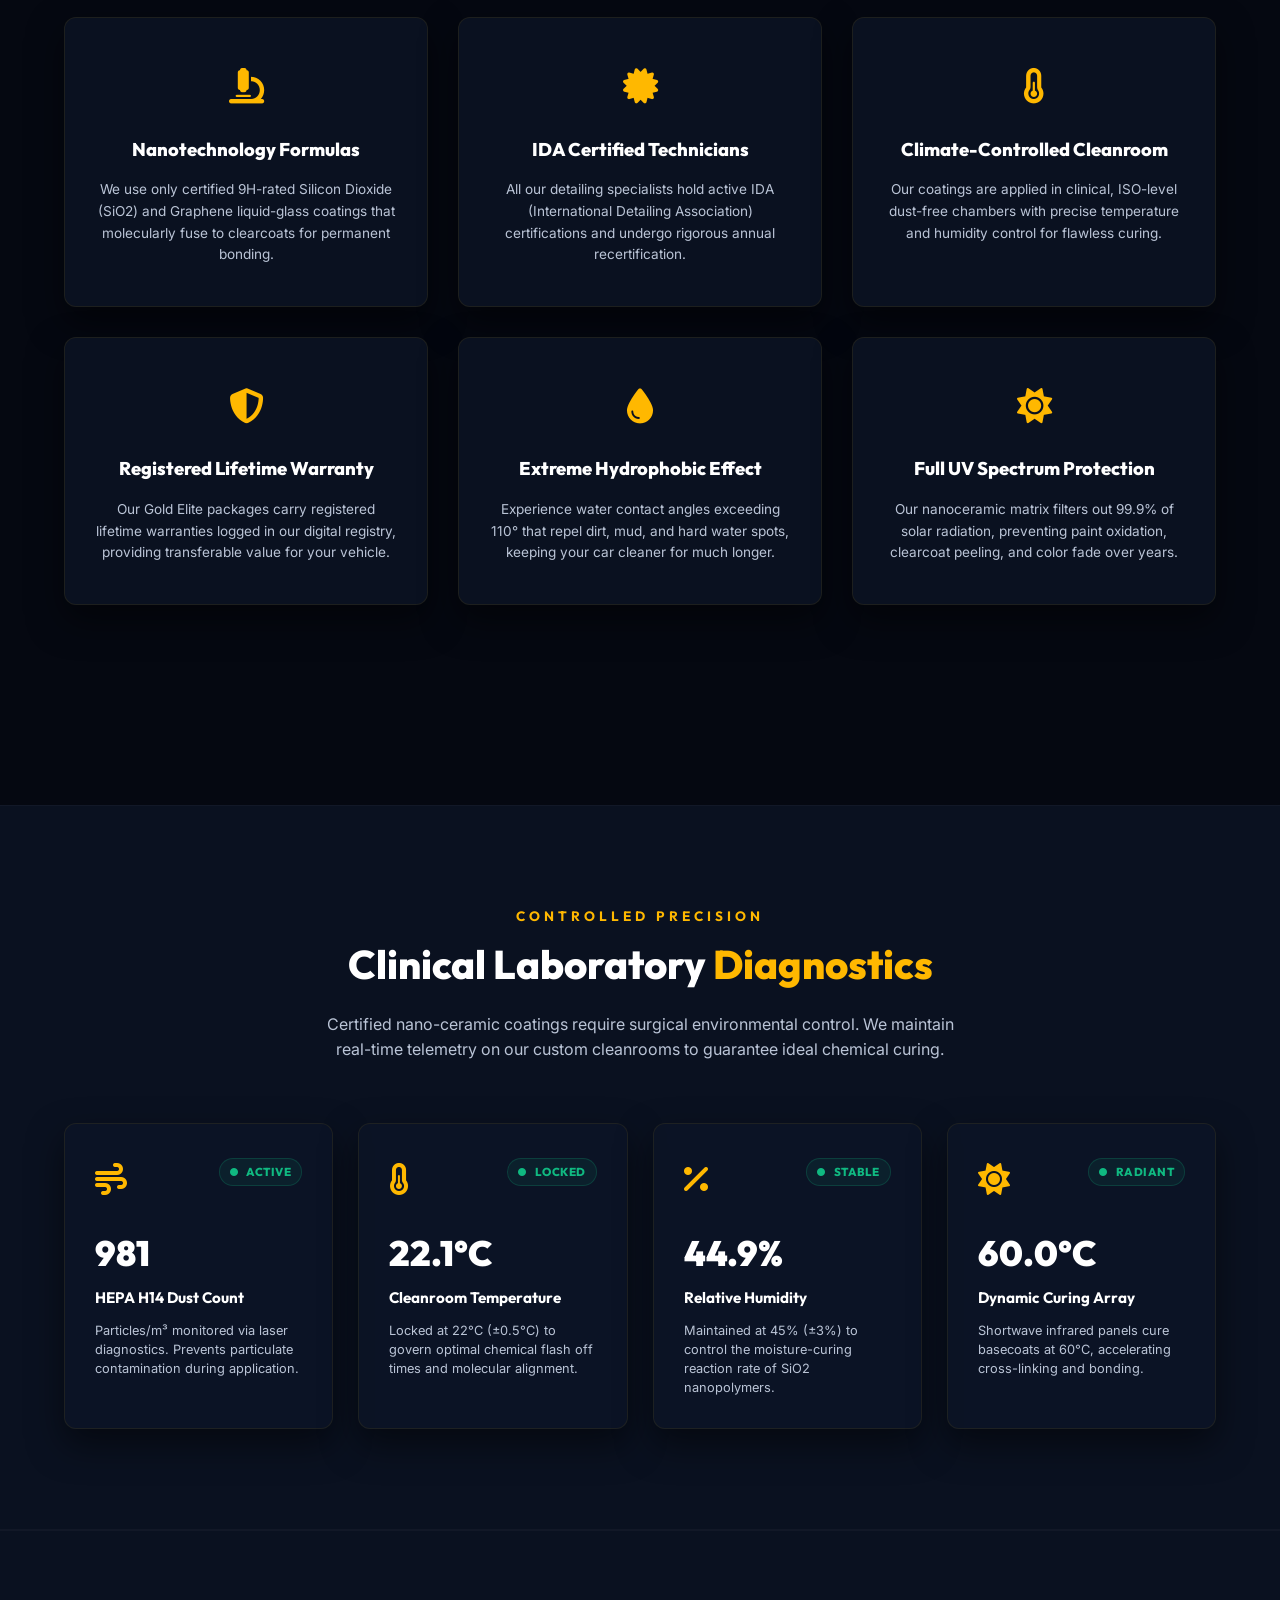
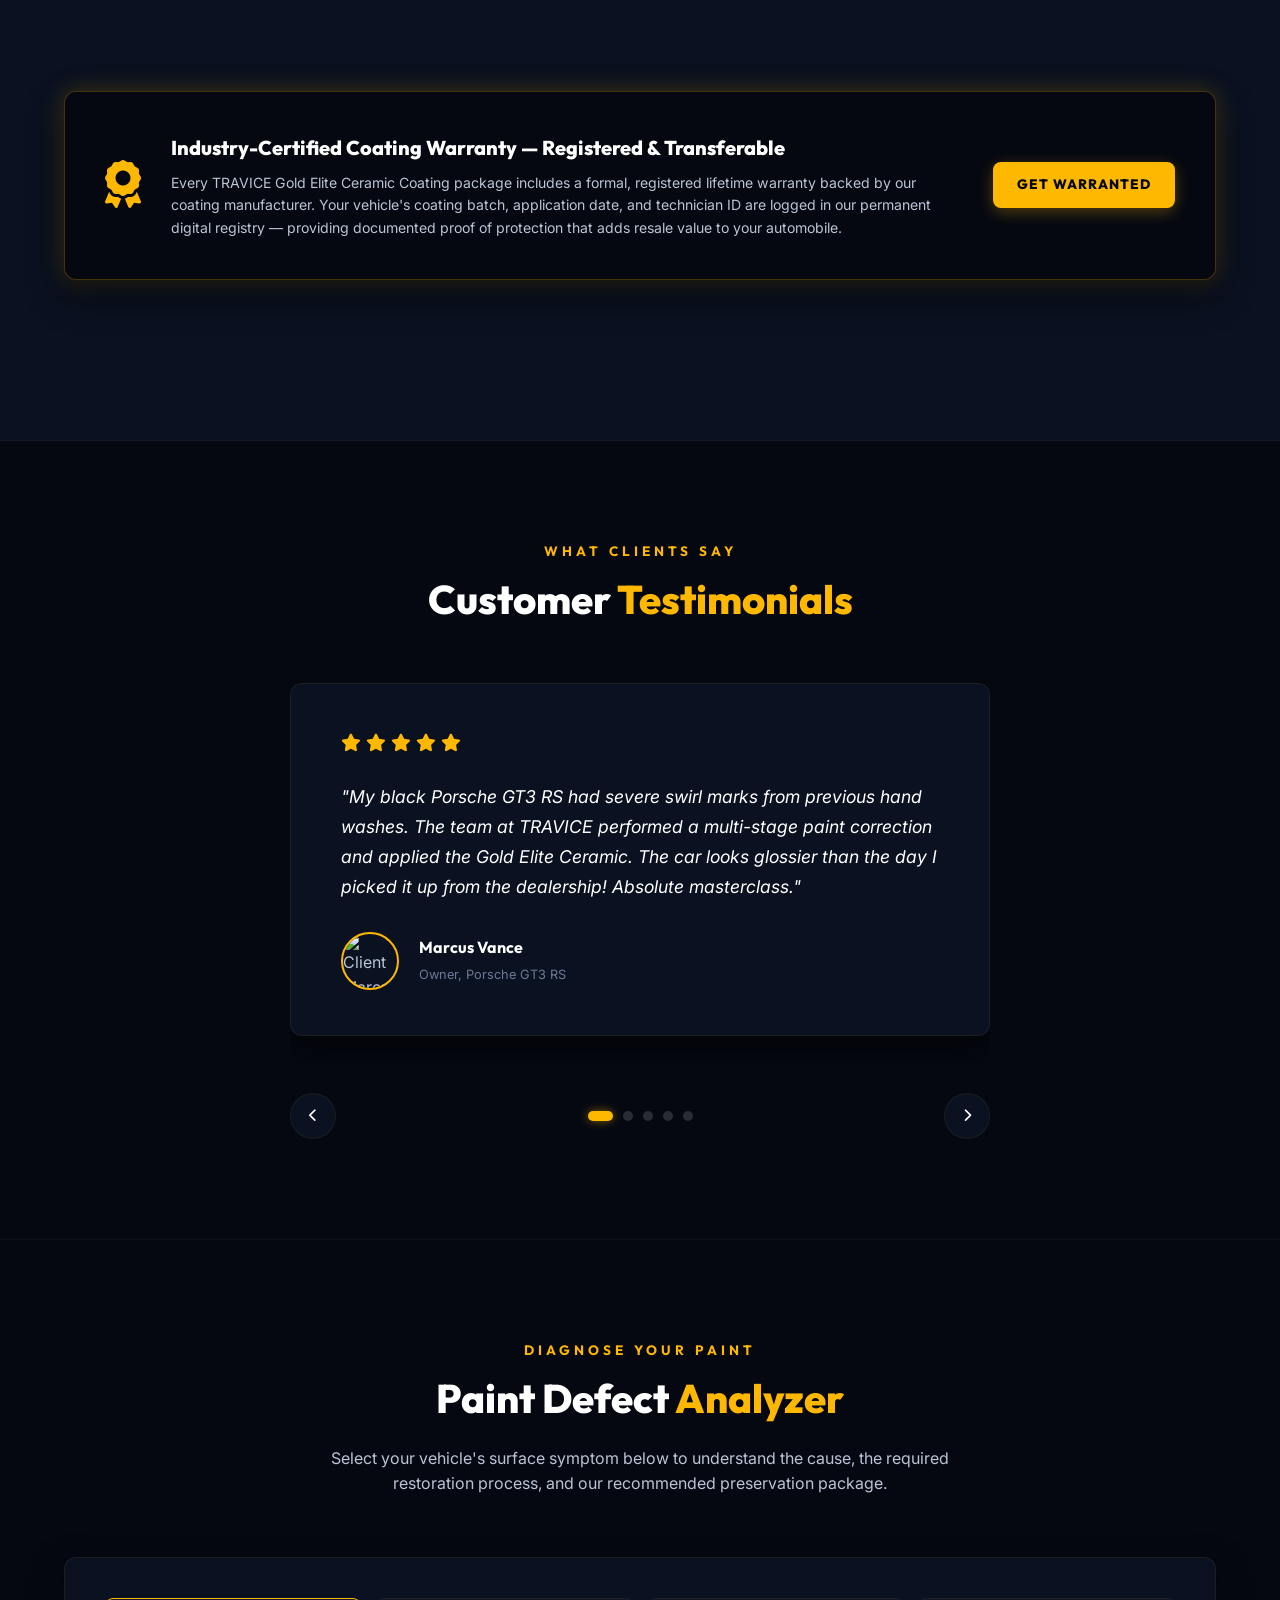
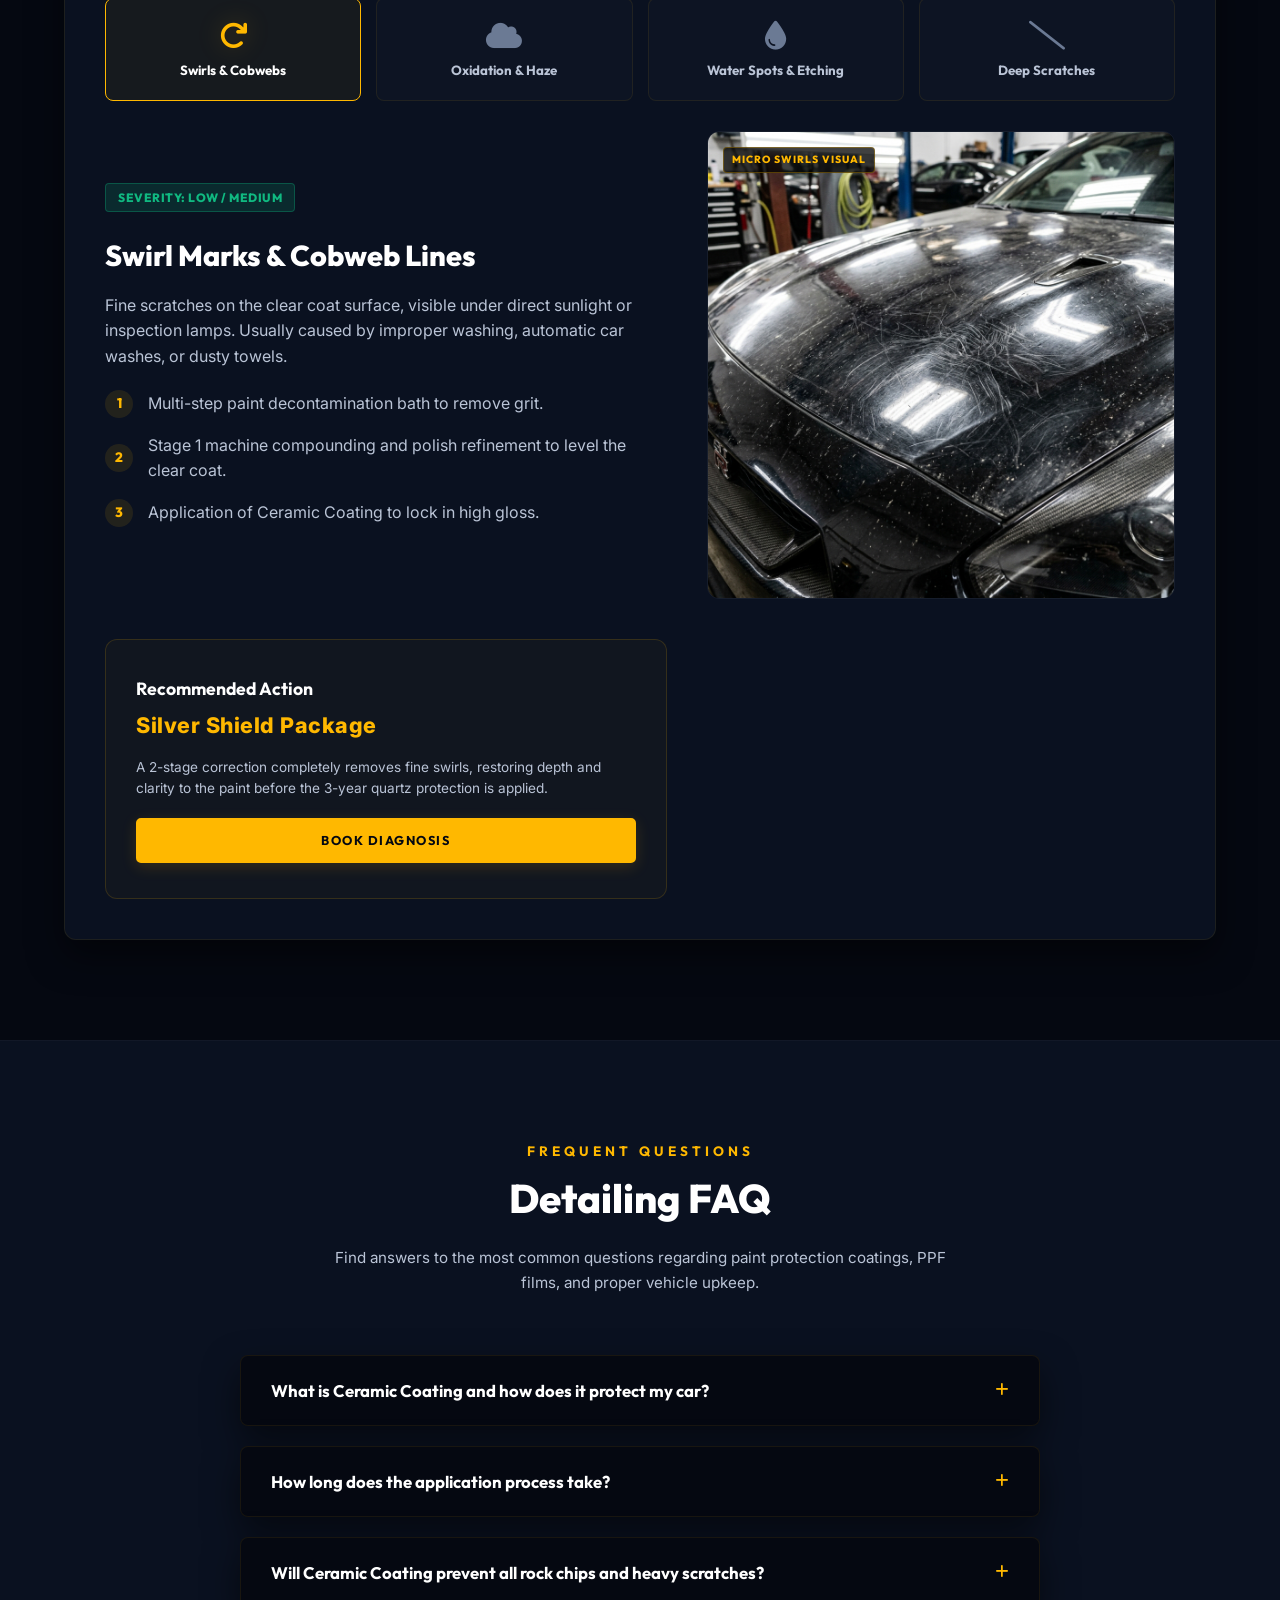
==== commit 9edb31a7: "first commit" ====
--- a/index.html
+++ b/index.html
@@ -7,6 +7,13 @@
     <meta name="description"
         content="TRAVICE Detailing - Luxury automotive detailing and 9H nanoceramic coatings. Meticulous correction, premium protection, and lifetime shine for your vehicle.">
     <title>TRAVICE | Premium Car Detailing & Ceramic Coating Solutions</title>
+    <!-- Favicon Links -->
+    <link rel="icon" type="image/x-icon" href="assets/favicon.ico?v=2.0">
+    <link rel="icon" type="image/png" sizes="16x16" href="assets/favicon-16x16.png?v=2.0">
+    <link rel="icon" type="image/png" sizes="32x32" href="assets/favicon-32x32.png?v=2.0">
+    <link rel="icon" type="image/png" sizes="192x192" href="assets/android-chrome-192x192.png?v=2.0">
+    <link rel="icon" type="image/png" sizes="512x512" href="assets/android-chrome-512x512.png?v=2.0">
+    <link rel="apple-touch-icon" sizes="180x180" href="assets/apple-touch-icon.png?v=2.0">
     <!-- Google Fonts -->
     <link rel="preconnect" href="https://fonts.googleapis.com">
     <link rel="preconnect" href="https://fonts.gstatic.com" crossorigin>
--- a/style.css
+++ b/style.css
@@ -254,6 +254,7 @@
     align-items: center;
     transition: var(--transition-smooth);
     padding: 0 20px;
+    gap: 0;
 }
 
 .header.scrolled .nav-container {
@@ -265,6 +266,7 @@
     display: flex;
     align-items: center;
     gap: 10px;
+    flex-shrink: 0;
 }
 
 .logo-text {
@@ -277,8 +279,11 @@
 
 /* Navigation Links */
 .nav-menu {
-    margin-left: 80px;
-    margin-right: auto;
+    flex: 1;
+    display: flex;
+    justify-content: center;
+    margin-left: 40px;
+    margin-right: 40px;
 }
 
 .nav-menu ul {
@@ -350,6 +355,7 @@
     display: flex;
     align-items: center;
     gap: 24px;
+    flex-shrink: 0;
 }
 
 .social-icons {
@@ -472,13 +478,13 @@
     }
 
     .nav-menu {
+        flex: 1;
         display: flex;
         align-items: center;
-        flex: 1;
         justify-content: center;
         overflow: hidden;
-        margin-left: 24px;
-        margin-right: 24px;
+        margin-left: 20px;
+        margin-right: 20px;
     }
 
     .nav-menu ul {
@@ -579,8 +585,8 @@
     }
 
     .nav-menu {
-        margin-left: 15px;
-        margin-right: 15px;
+        margin-left: 12px;
+        margin-right: 12px;
     }
 
     .nav-menu ul {
--- a/pages.css
+++ b/pages.css
@@ -207,6 +207,12 @@
     justify-content: center;
 }
 
+.split-content .hero-ctas {
+    justify-content: center;
+    align-items: center;
+    flex-wrap: nowrap;
+}
+
 /* Light mode overrides for Home 2 split content */
 html[data-theme="light"] .split-content {
     background-color: var(--color-secondary-dark);
@@ -229,7 +235,7 @@
     display: grid;
     grid-template-columns: repeat(3, 1fr);
     gap: 30px;
-    margin-top: -80px;
+    margin-top: 50px;
     position: relative;
     z-index: 10;
 }
@@ -635,7 +641,7 @@
     }
     .floating-services-grid {
         grid-template-columns: 1fr;
-        margin-top: 30px;
+        margin-top: 40px;
     }
 }
 
--- a/mobile.css
+++ b/mobile.css
@@ -743,7 +743,7 @@
     .floating-services-grid {
         grid-template-columns: 1fr;
         gap: 14px;
-        margin-top: 20px;
+        margin-top: 40px;
     }
 
     .split-section {
@@ -1278,7 +1278,7 @@
     .floating-services-grid {
         grid-template-columns: 1fr;
         gap: 18px;
-        margin-top: 30px;
+        margin-top: 50px;
     }
 
     /* ── Hero Sections (Tablet) ────────────────────────────────────────────── */
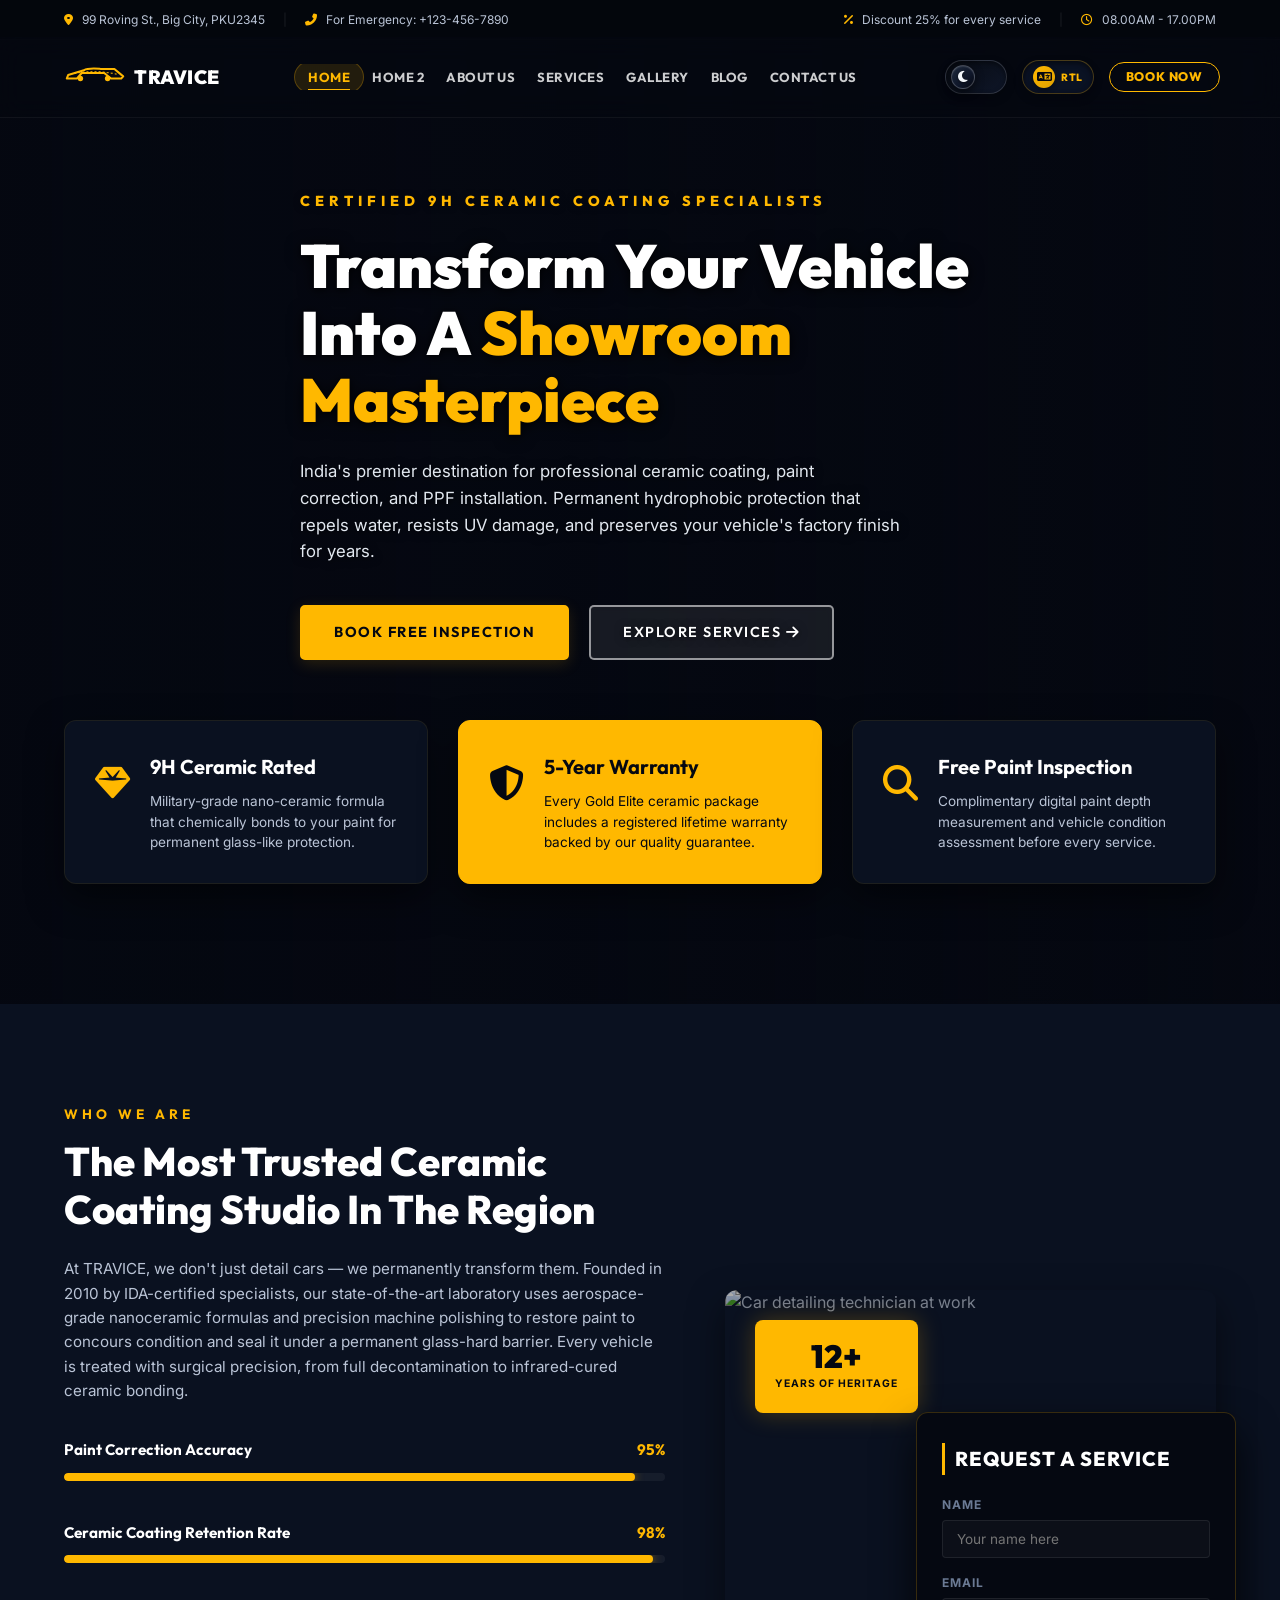
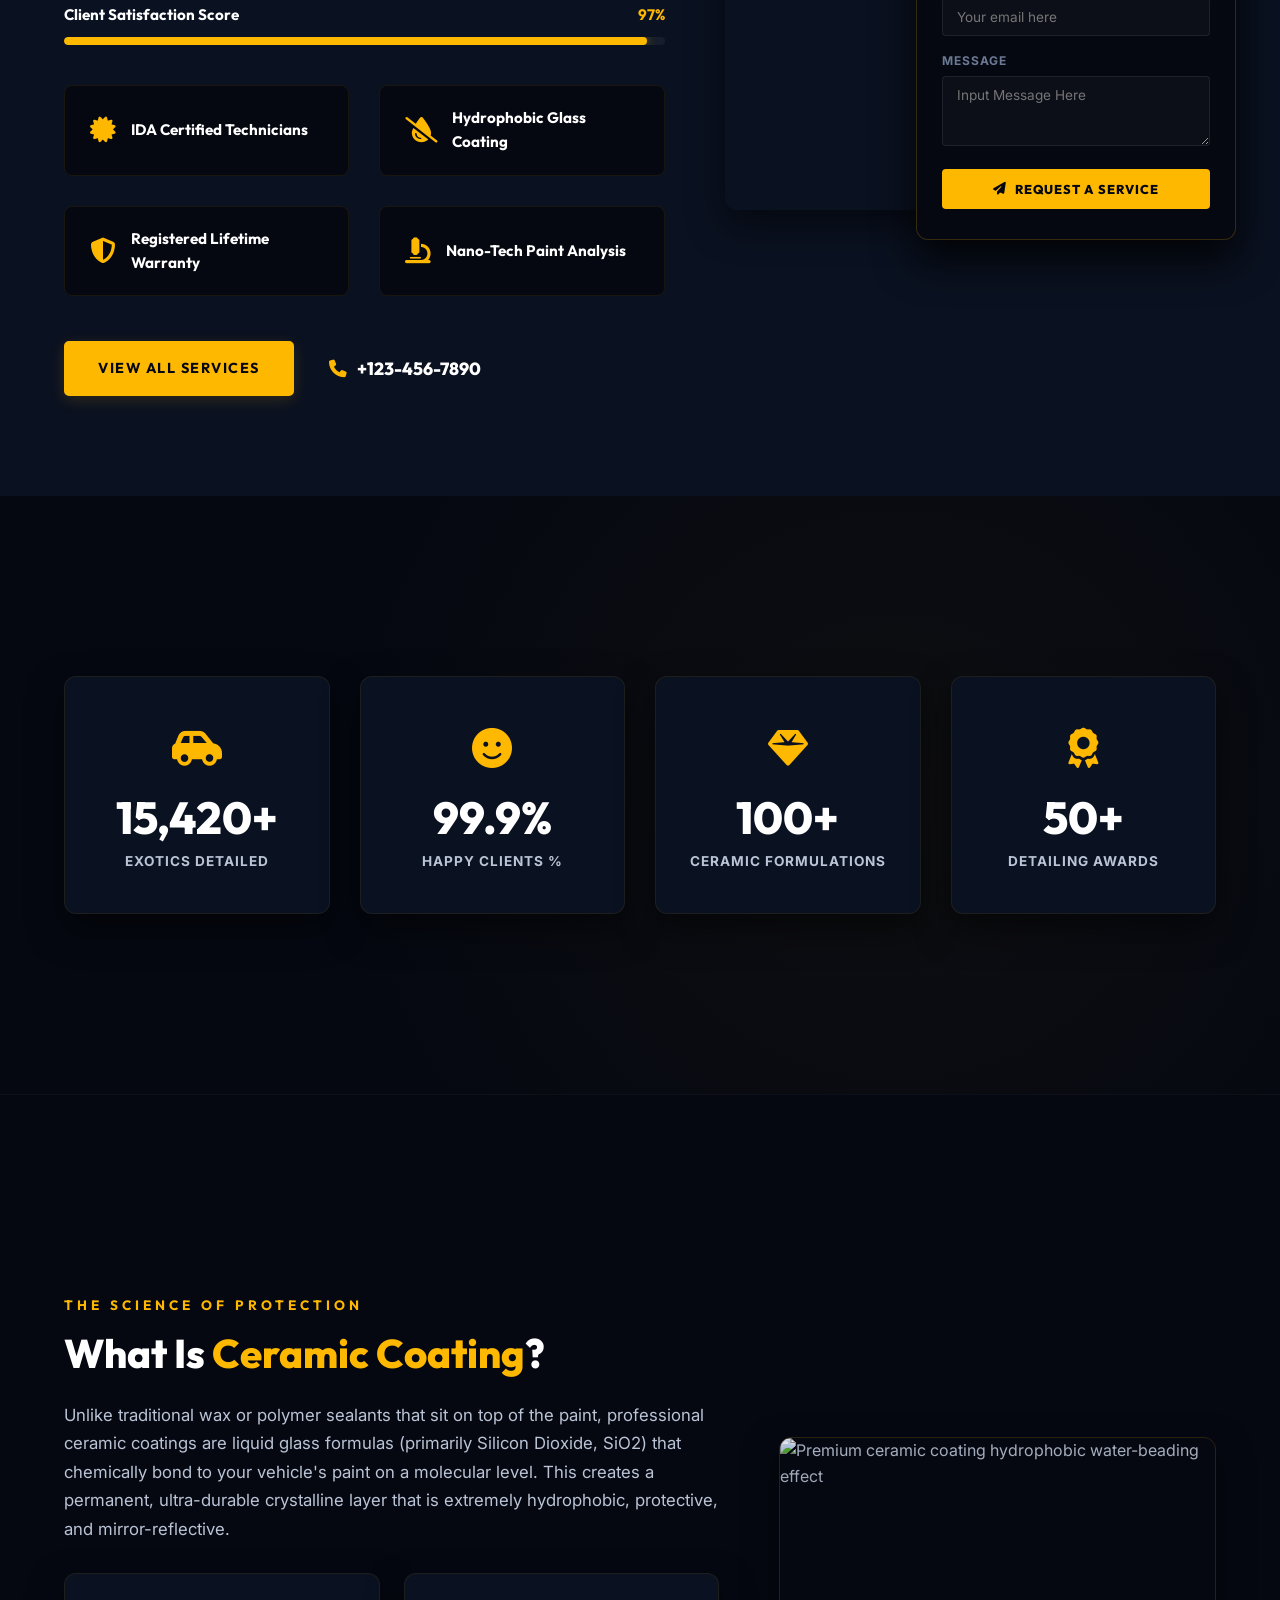
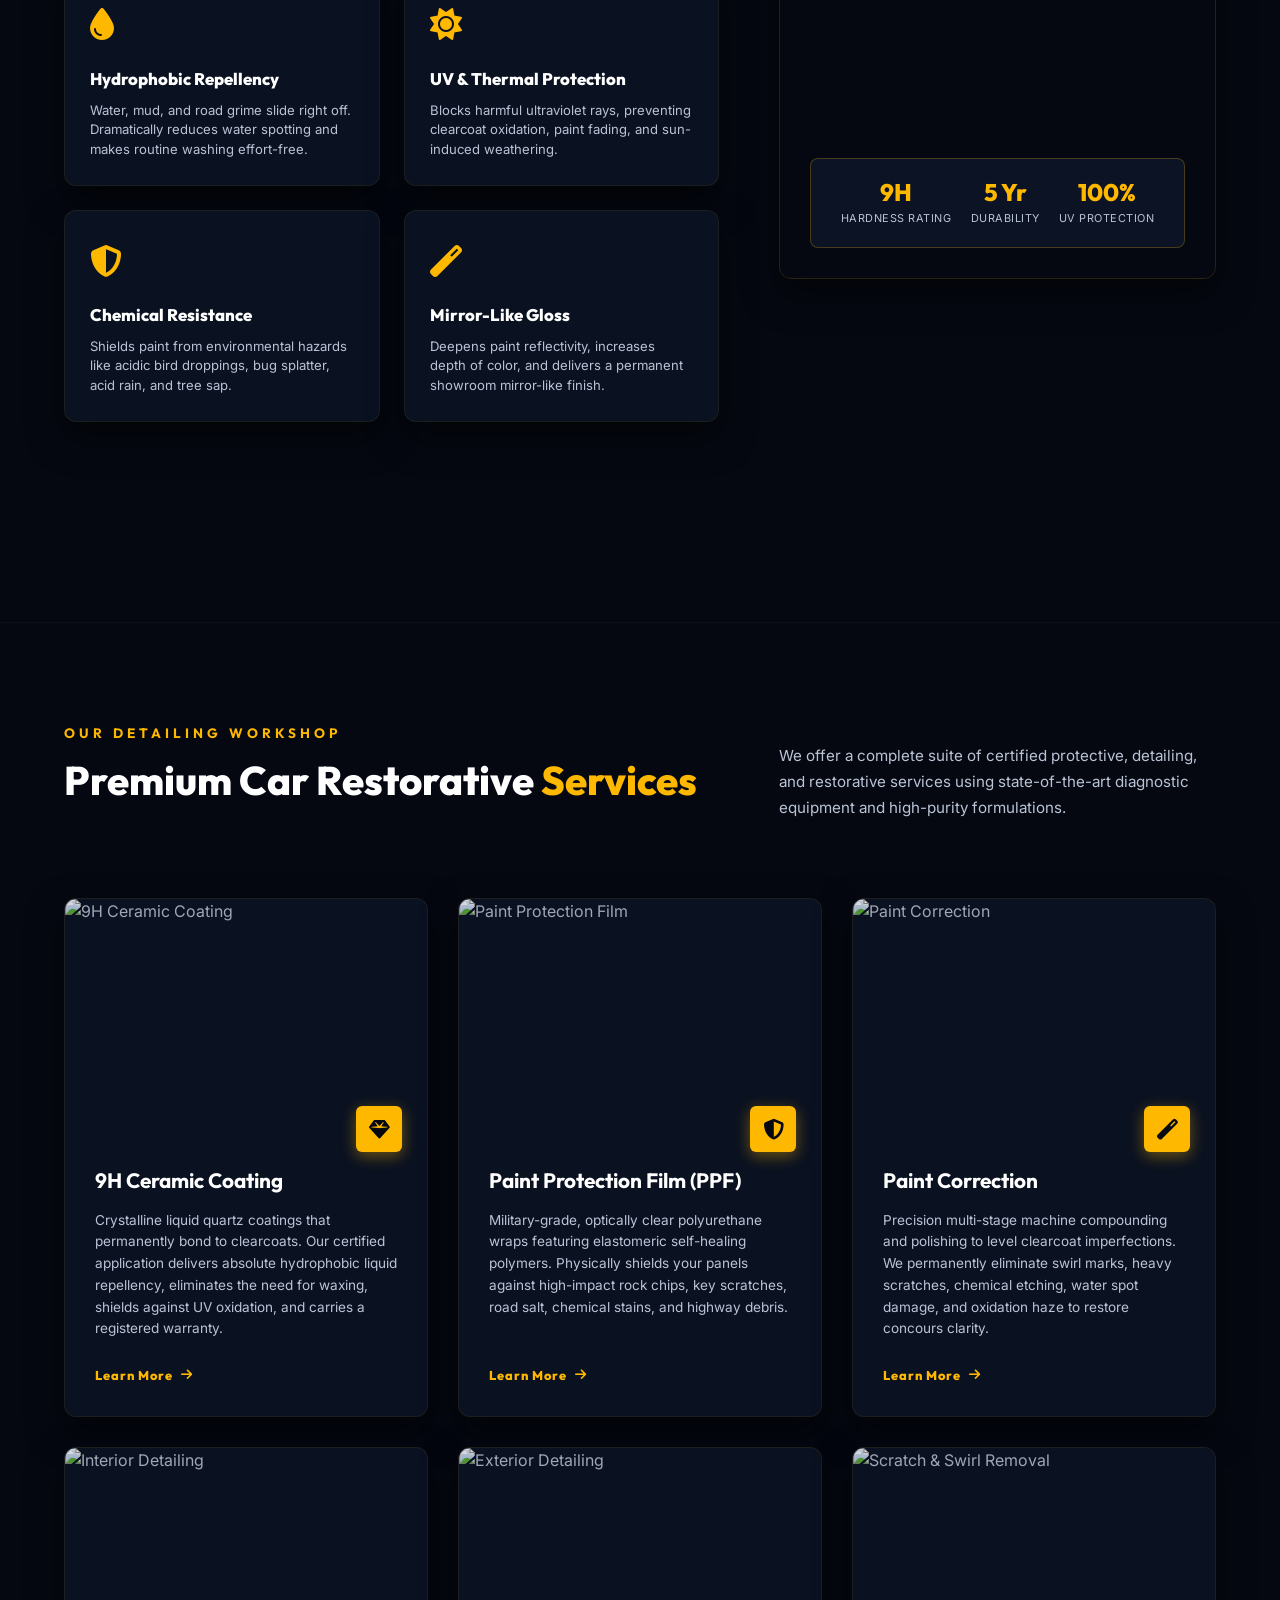
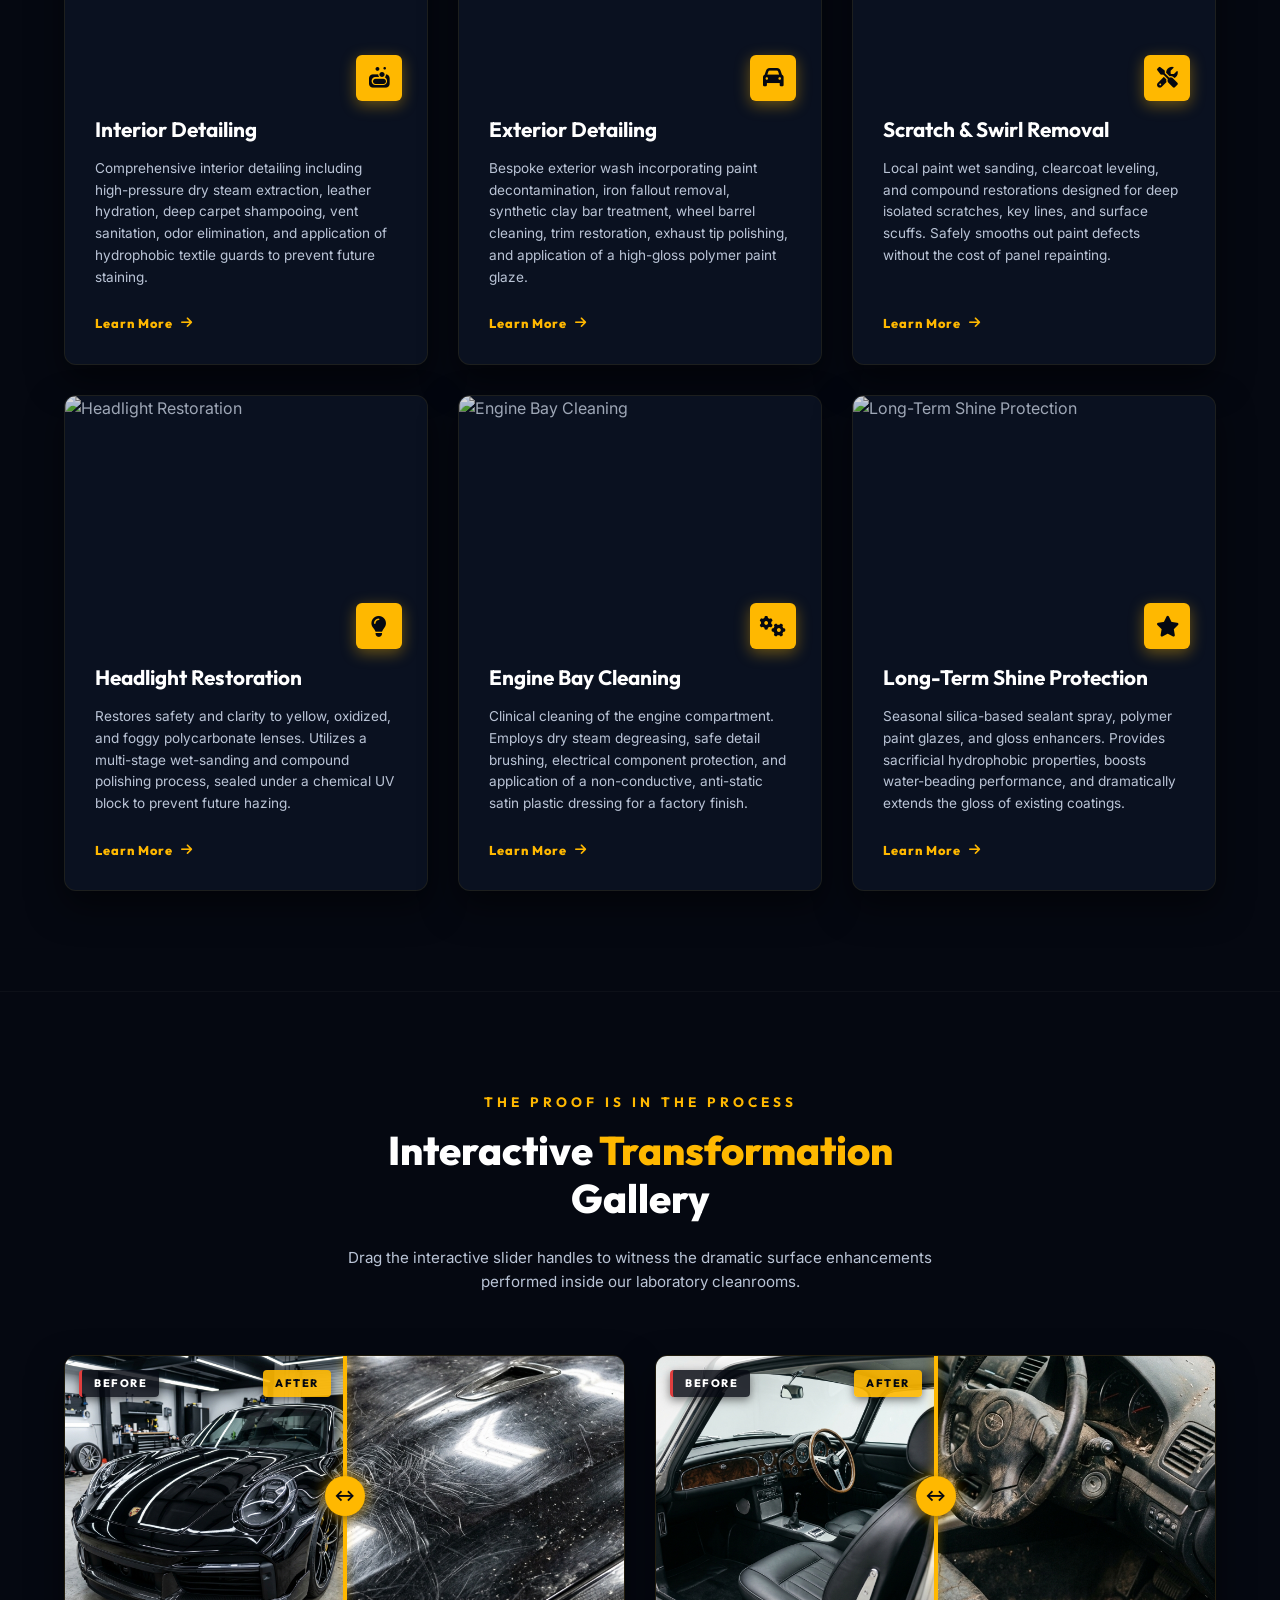
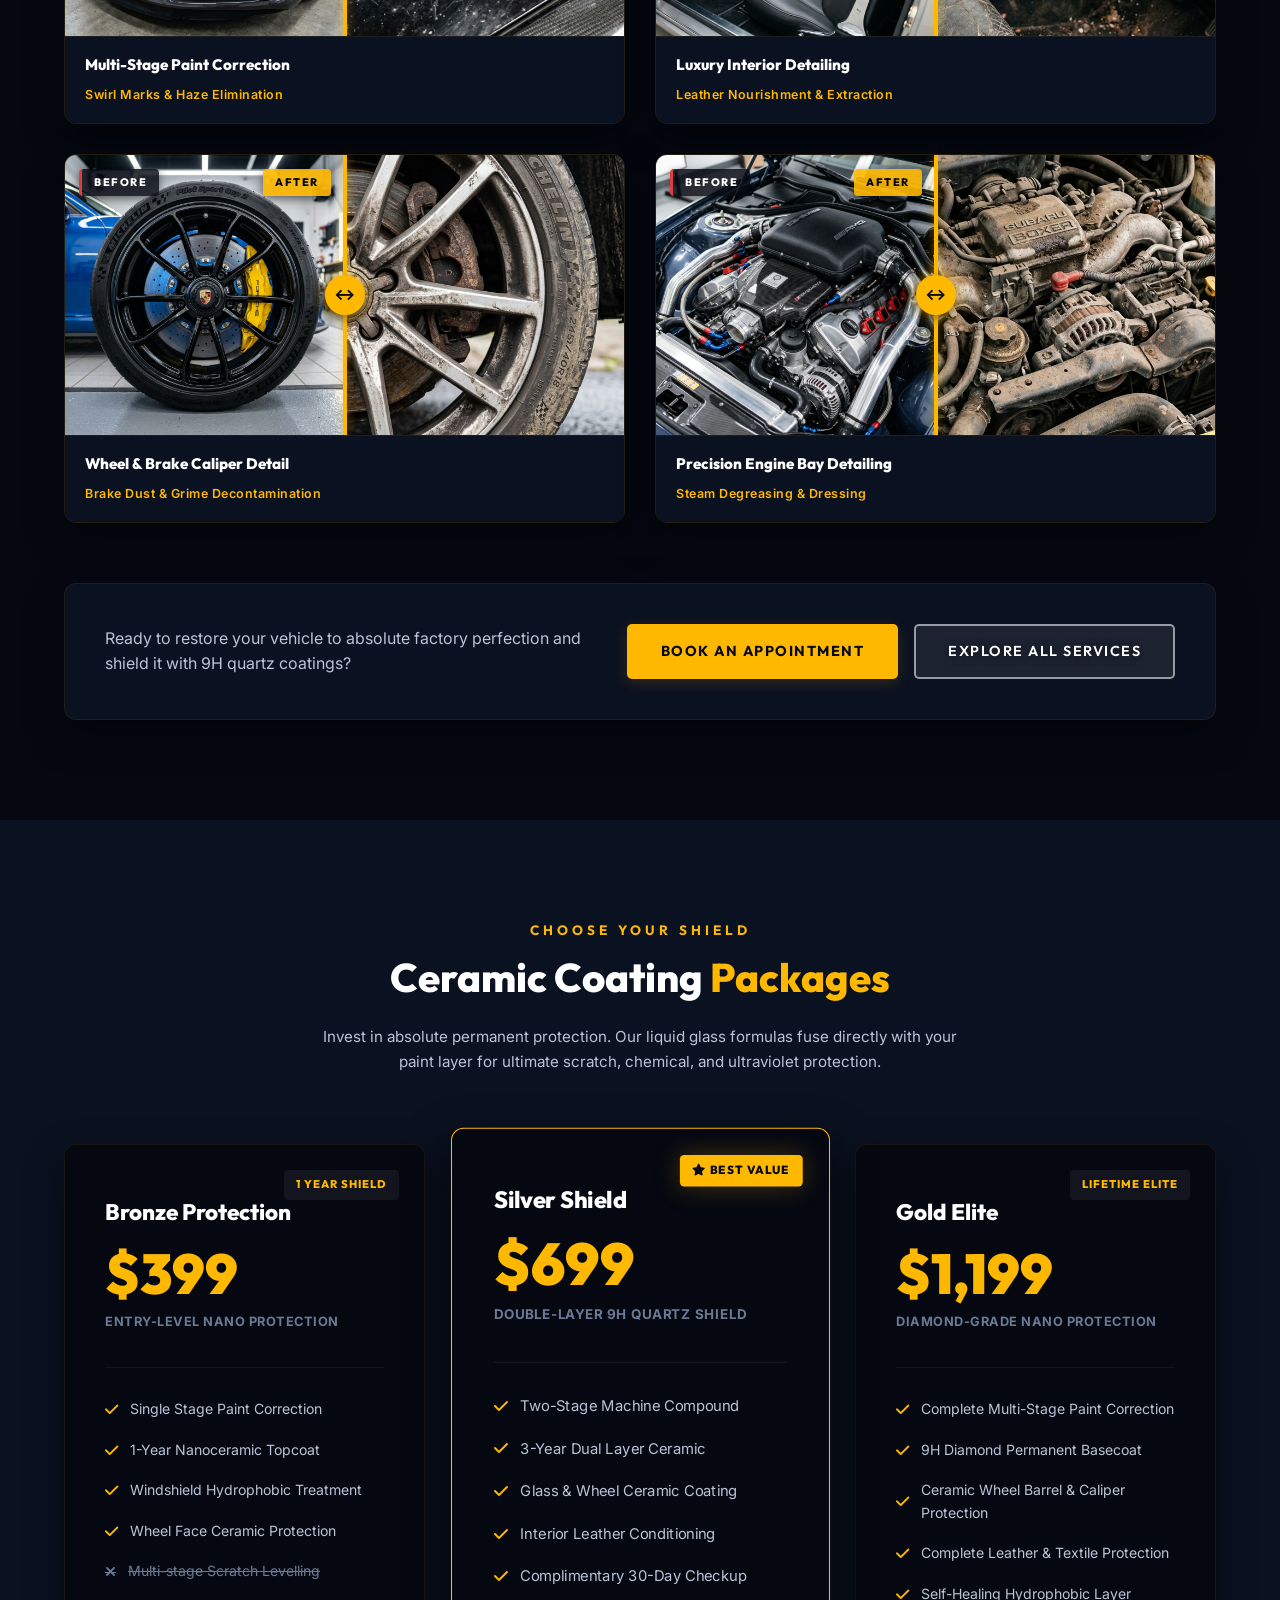
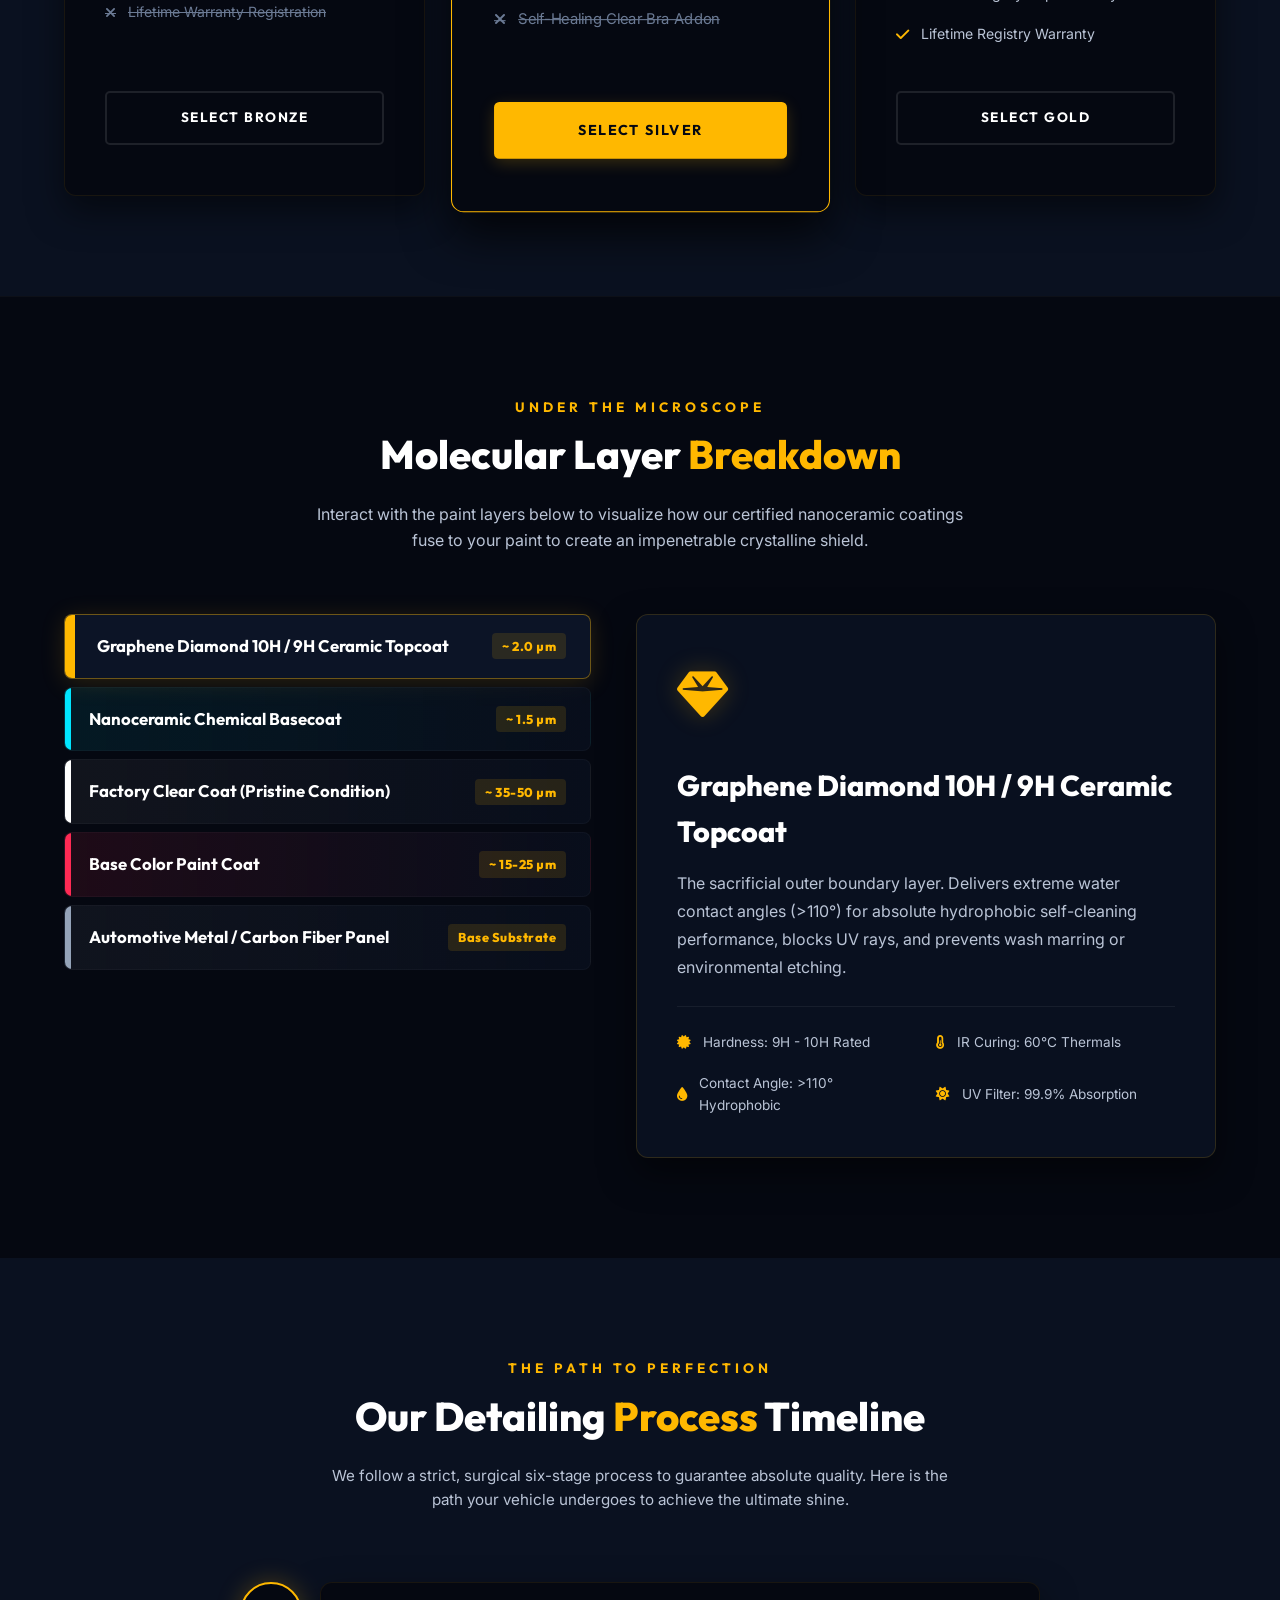
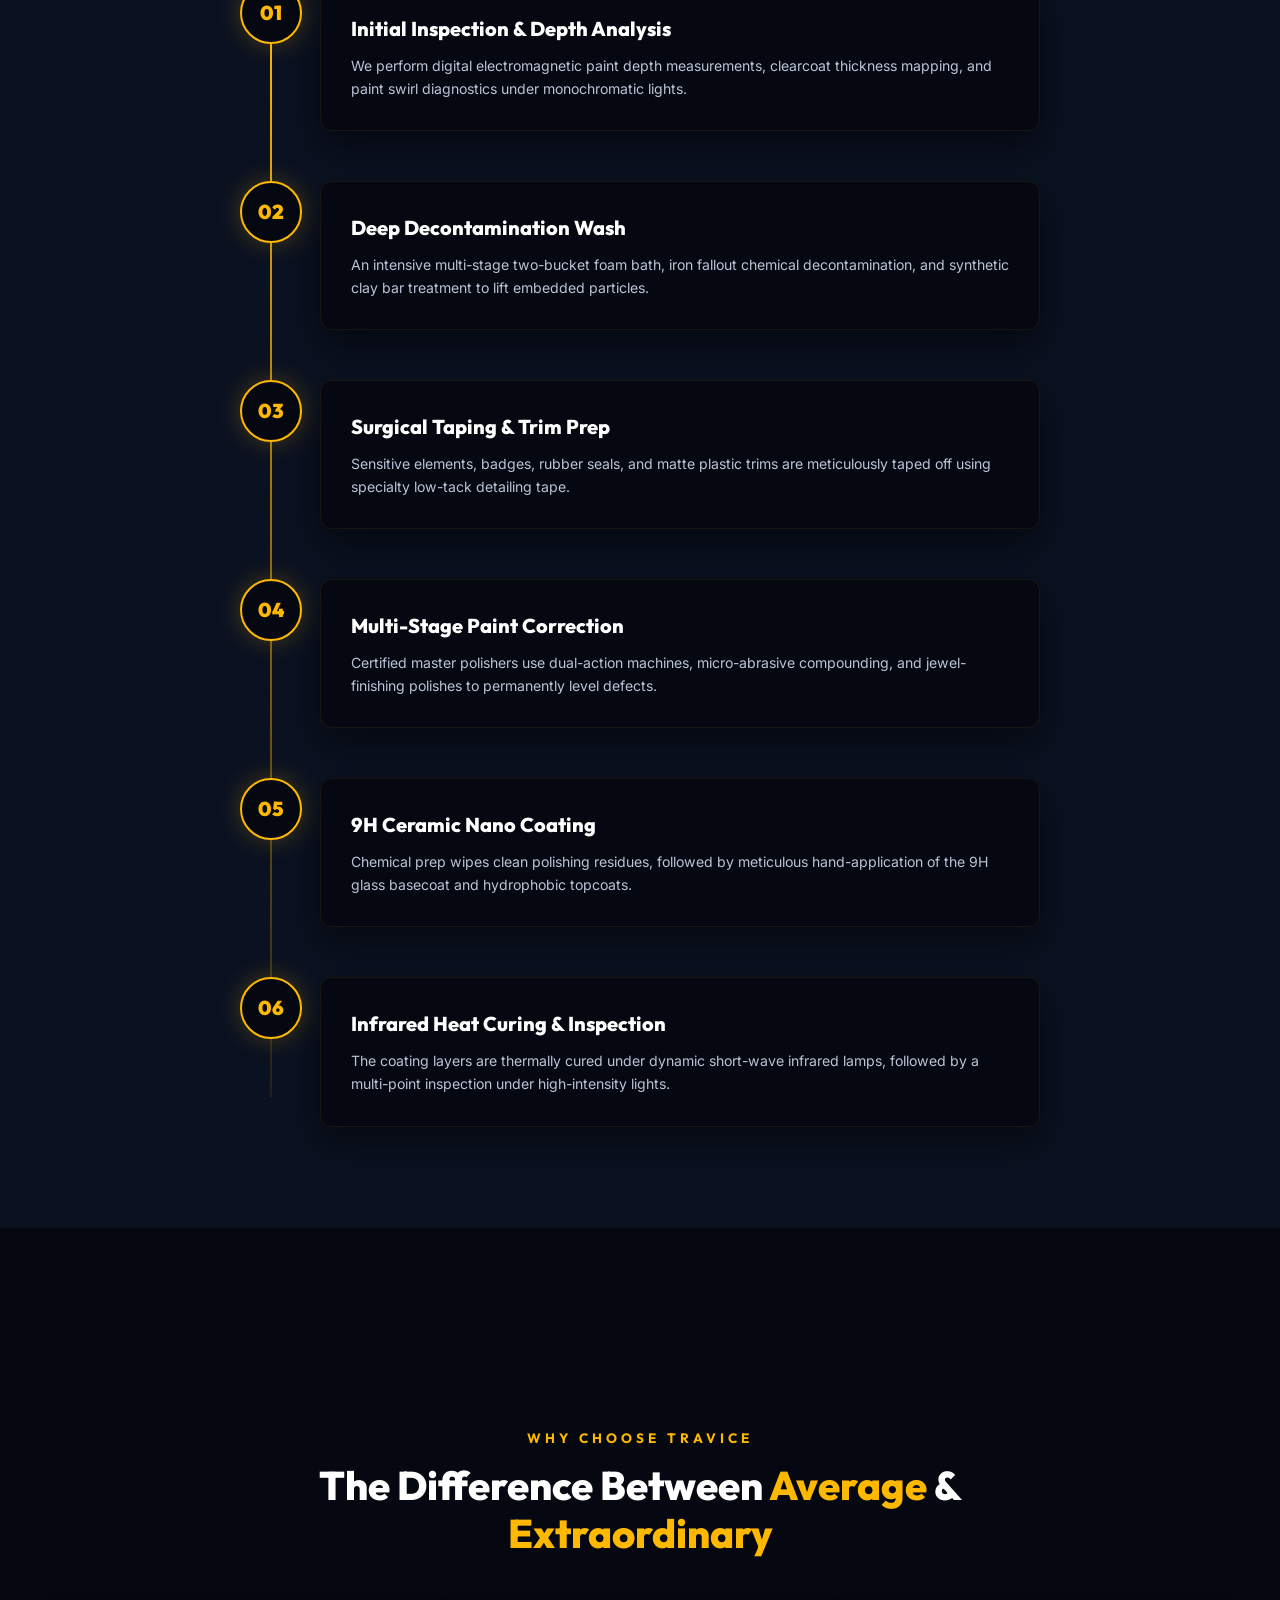
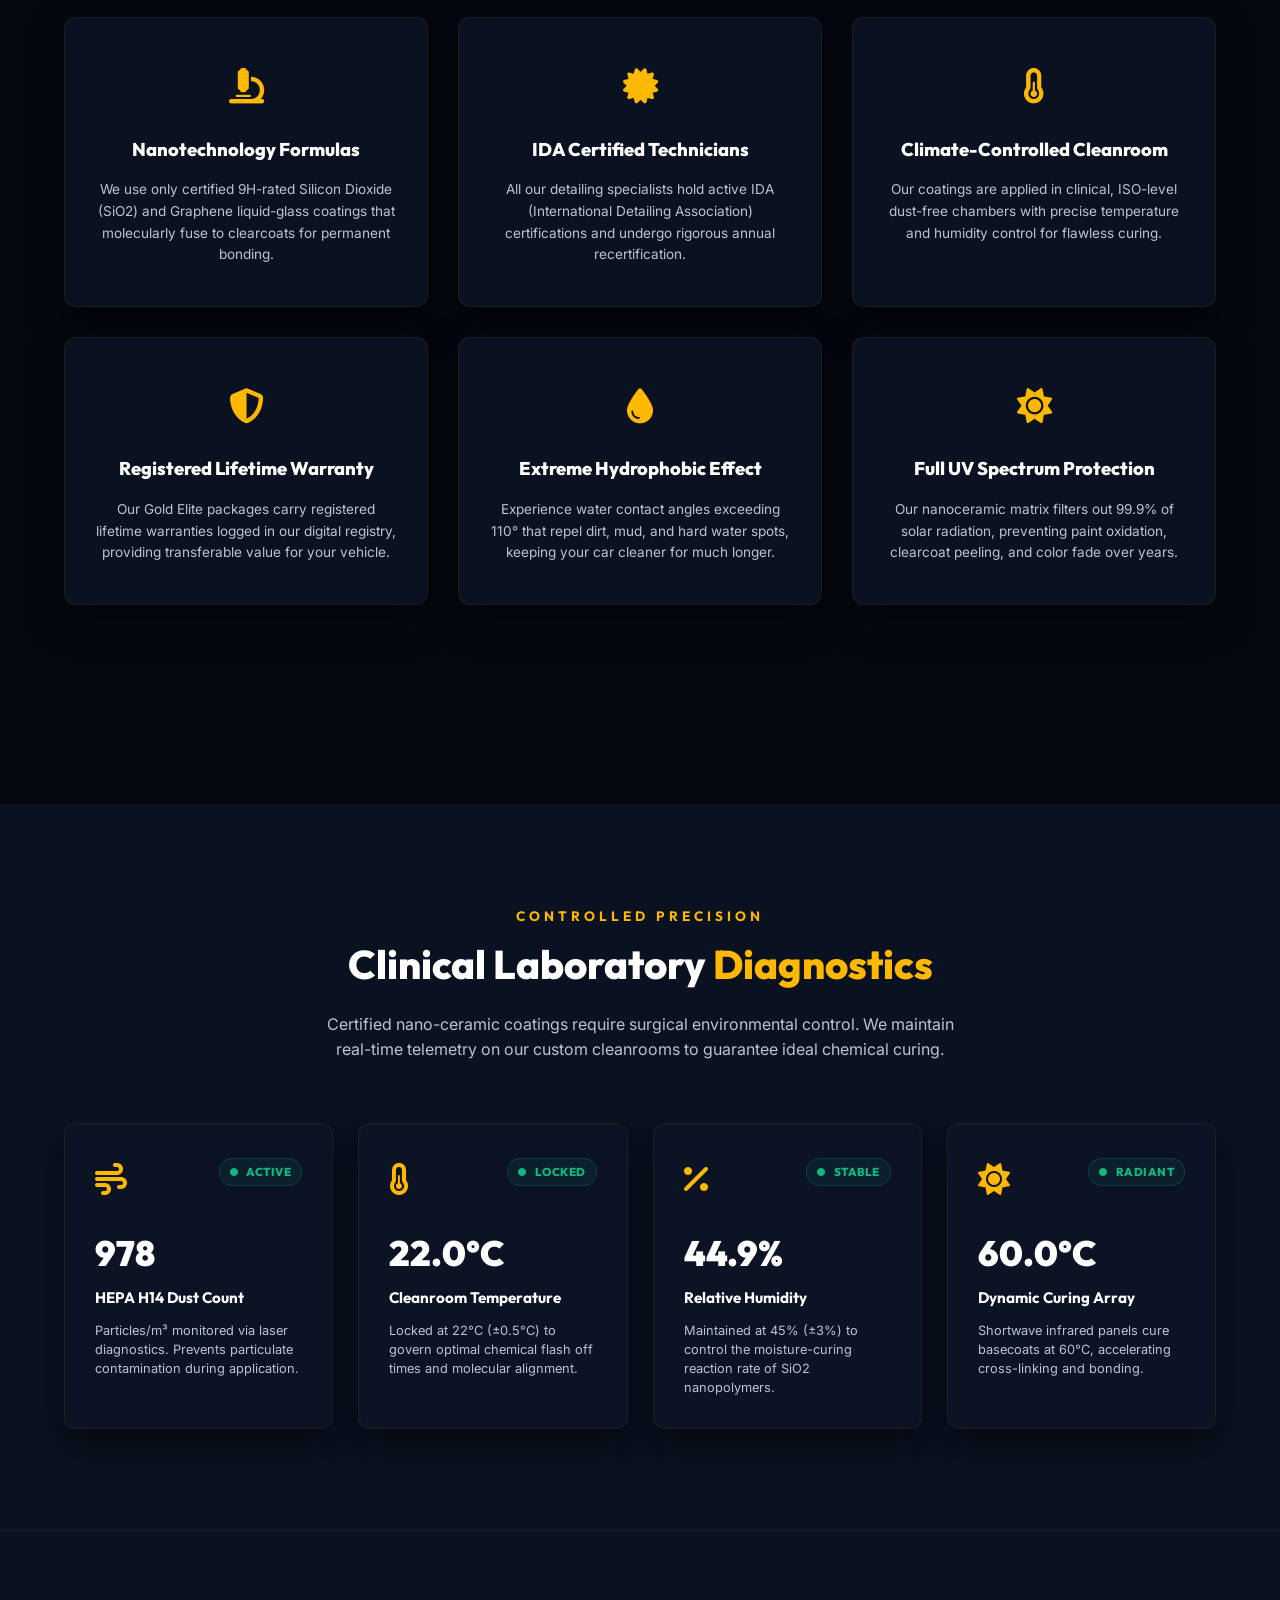
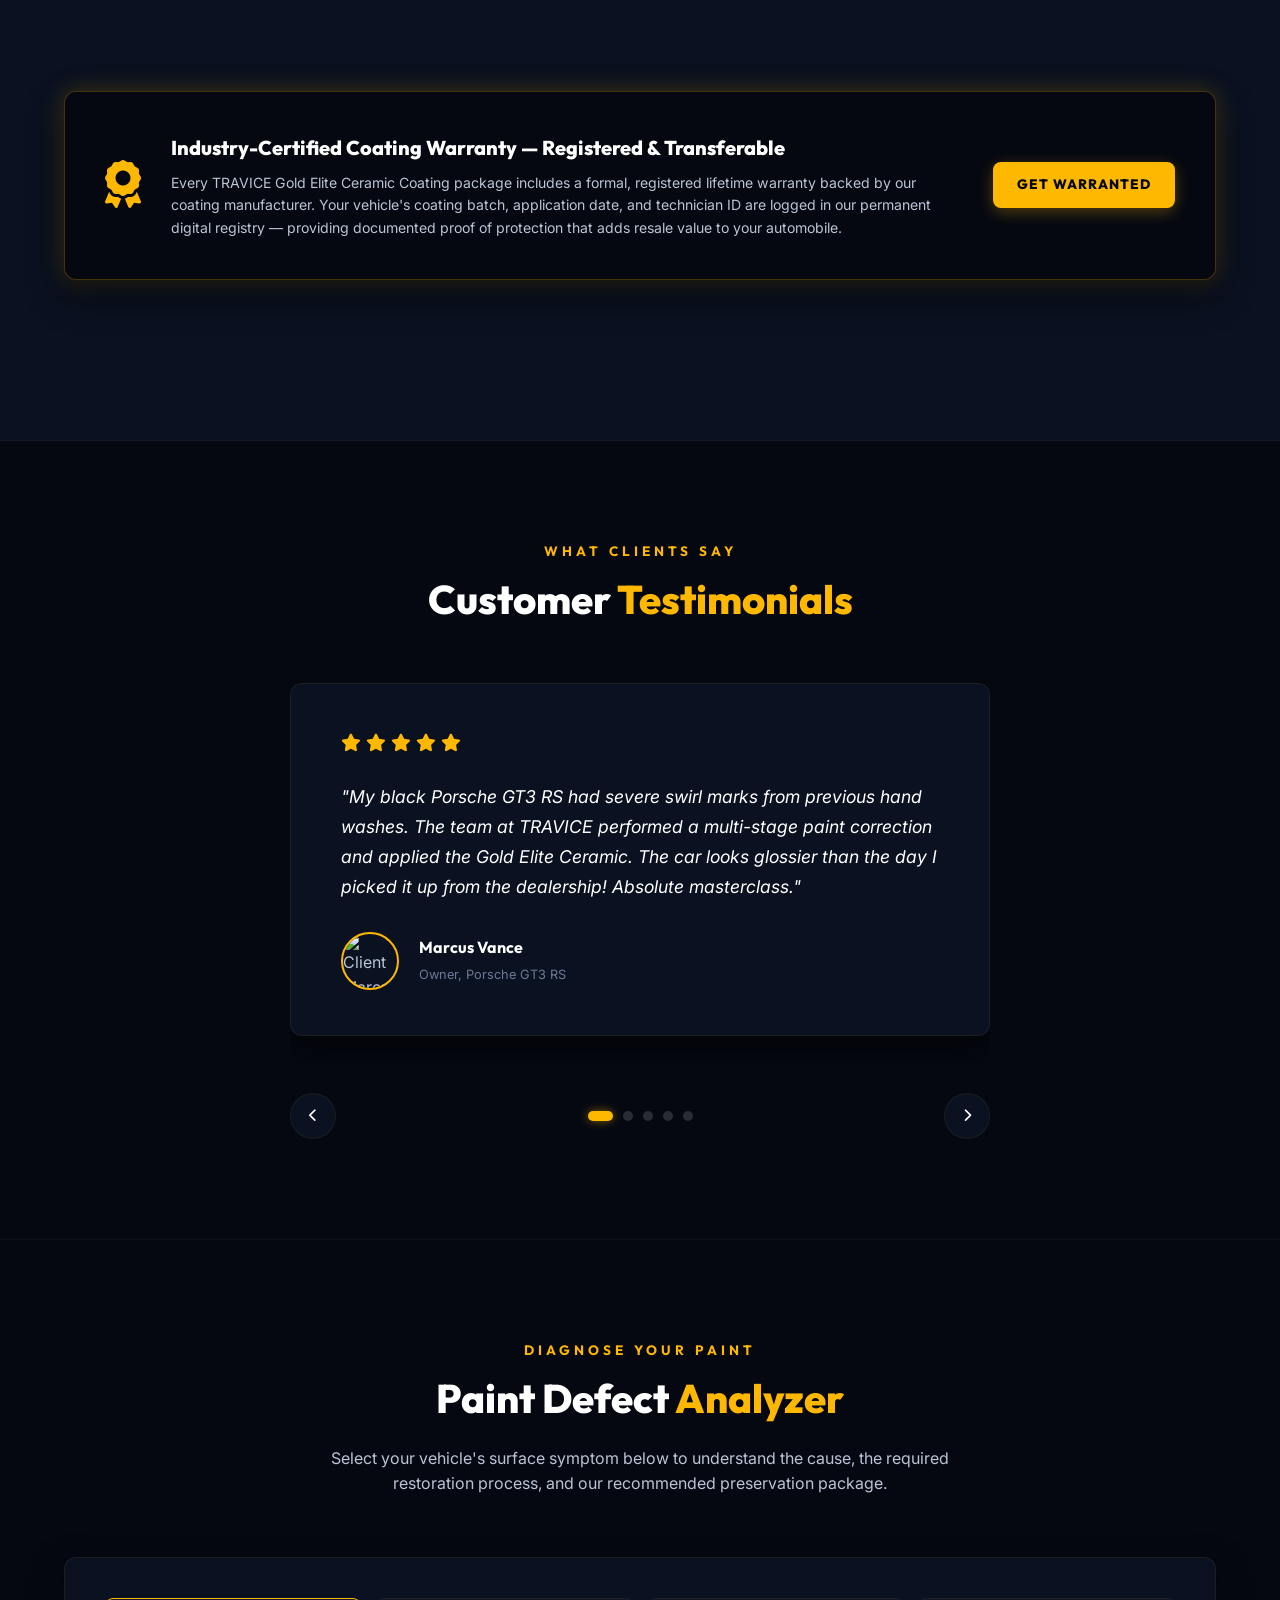
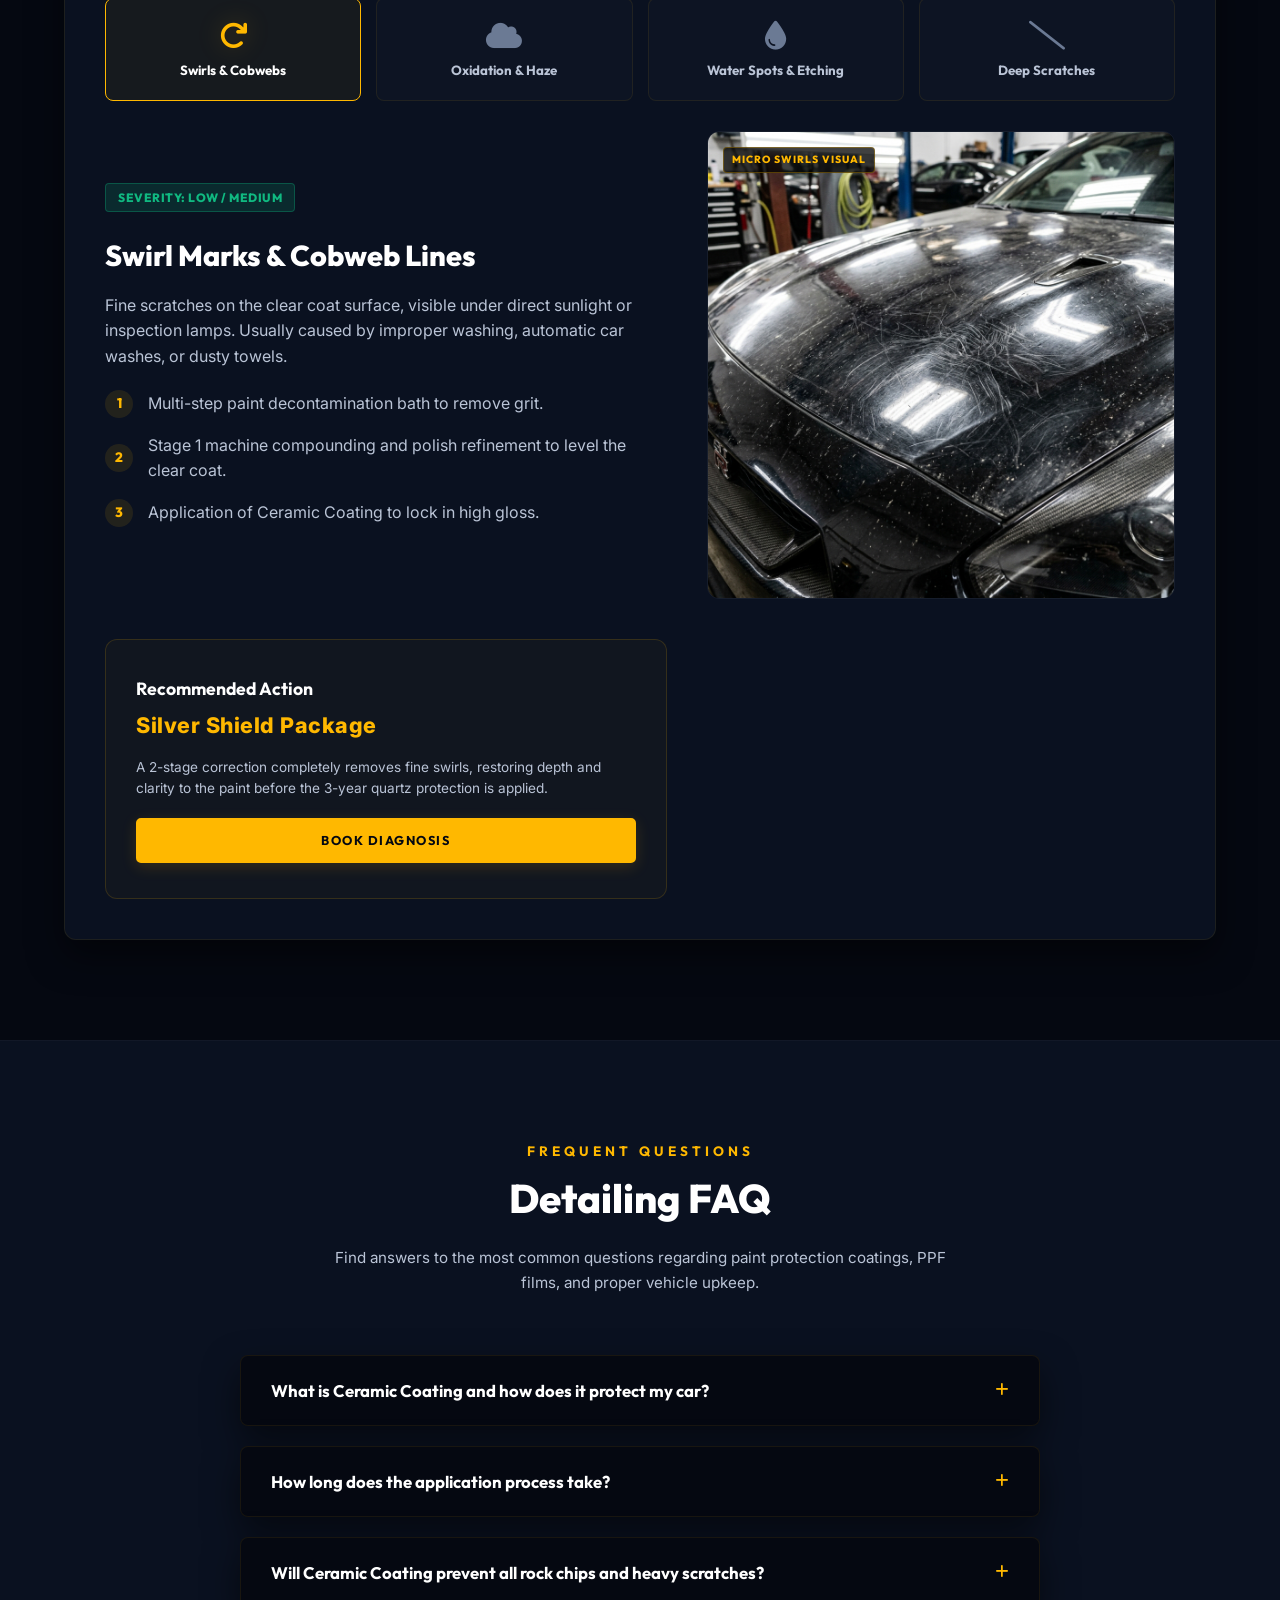
==== commit fb18e7ff: "first commit" ====
--- a/index.html
+++ b/index.html
@@ -271,7 +271,7 @@
                     <div class="about-actions">
                         <a href="services.html" class="btn-primary">VIEW ALL SERVICES</a>
                         <div class="about-phone">
-                            <i class="fas fa-phone-alt"></i>
+                            <i class="fas fa-phone"></i>
                             <a href="tel:+1234567890">+123-456-7890</a>
                         </div>
                     </div>
@@ -1610,7 +1610,7 @@
                                 </div>
                             </div>
                             <div class="info-link-item">
-                                <div class="info-icon"><i class="fas fa-phone-alt"></i></div>
+                                <div class="info-icon"><i class="fas fa-phone"></i></div>
                                 <div class="info-content">
                                     <h4>Direct Concierge</h4>
                                     <p><a href="tel:+1234567890">+123-456-7890</a> / <a
--- a/style.css
+++ b/style.css
@@ -166,7 +166,7 @@
 }
 
 .btn-secondary {
-    background-color: transparent;
+    background-color: rgba(255, 255, 255, 0.08); /* Subtle glass background for visibility over image */
     color: var(--color-text-white);
     font-family: var(--font-heading);
     font-weight: 600;
@@ -174,17 +174,22 @@
     letter-spacing: 1.5px;
     padding: 14px 32px;
     border-radius: 5px;
-    border: 2px solid rgba(255, 255, 255, 0.2);
+    border: 2px solid rgba(255, 255, 255, 0.55); /* Stronger border — clearly visible over dark hero */
     cursor: pointer;
     display: inline-block;
     transition: var(--transition-smooth);
     text-transform: uppercase;
+    text-shadow: 0 1px 8px rgba(0, 0, 0, 0.6); /* Text shadow for legibility over any background */
+    backdrop-filter: blur(4px);
+    -webkit-backdrop-filter: blur(4px);
 }
 
 .btn-secondary:hover {
+    background-color: var(--color-accent);
     border-color: var(--color-accent);
-    color: var(--color-accent);
+    color: var(--color-primary-dark);
     transform: translateY(-3px);
+    text-shadow: none;
 }
 
 /* --- TOP UTILITY BAR --- */
@@ -354,7 +359,7 @@
 .nav-actions {
     display: flex;
     align-items: center;
-    gap: 24px;
+    gap: 12px;  /* Unified consistent gap between all header controls */
     flex-shrink: 0;
 }
 
@@ -391,7 +396,7 @@
     font-size: 0.8rem;
     letter-spacing: 1.2px;
     padding: 0 22px;
-    height: 32px;
+    height: 34px;  /* Unified height matching toggle controls */
     box-sizing: border-box;
     border-radius: 30px;
     border: 1.5px solid var(--color-accent);
@@ -511,14 +516,15 @@
 
     .theme-toggle {
         width: 56px;
-        height: 28px;
+        height: 30px;
         margin-right: 0;
         flex-shrink: 0;
+        padding: 0 4px;
     }
 
     .rtl-toggle {
         width: auto;
-        height: 28px;
+        height: 30px;
         margin-right: 0;
         flex-shrink: 0;
         padding: 0 8px;
@@ -526,7 +532,12 @@
         box-sizing: border-box;
     }
 
-    .theme-toggle-bubble,
+    .theme-toggle-bubble {
+        width: 20px;
+        height: 20px;
+        flex-shrink: 0;
+    }
+
     .rtl-toggle-bubble {
         width: 20px;
         height: 20px;
@@ -534,6 +545,7 @@
     }
 
     html[data-theme="light"] .theme-toggle-bubble {
+        /* 56px - 4px - 4px - 20px = 28px travel */
         transform: translateX(28px);
     }
 
@@ -557,7 +569,7 @@
 
     .btn-header {
         padding: 0 16px;
-        height: 28px;
+        height: 30px;
         box-sizing: border-box;
         font-size: 0.78rem;
         letter-spacing: 0.8px;
@@ -604,12 +616,23 @@
 
     .theme-toggle {
         width: 52px;
-        height: 26px;
+        height: 28px;
+        padding: 0 4px;
+    }
+
+    .theme-toggle-bubble {
+        width: 18px;
+        height: 18px;
+    }
+
+    html[data-theme="light"] .theme-toggle-bubble {
+        /* 52px - 4px - 4px - 18px = 26px travel */
+        transform: translateX(26px);
     }
 
     .rtl-toggle {
         width: auto;
-        height: 26px;
+        height: 28px;
         padding: 0 6px;
         gap: 4px;
         box-sizing: border-box;
@@ -617,7 +640,7 @@
 
     .btn-header {
         padding: 0 14px;
-        height: 26px;
+        height: 28px;
         box-sizing: border-box;
         font-size: 0.75rem;
     }
@@ -745,13 +768,14 @@
     /* Balanced overlay: strong on left for text readability, transparent on right for image visibility */
     background: linear-gradient(
         to right,
-        rgba(5, 8, 17, 0.82) 0%,
-        rgba(5, 8, 17, 0.62) 30%,
-        rgba(5, 8, 17, 0.22) 60%,
-        rgba(5, 8, 17, 0.05) 100%
+        rgba(5, 8, 17, 0.90) 0%,
+        rgba(5, 8, 17, 0.75) 35%,
+        rgba(5, 8, 17, 0.45) 70%,
+        rgba(5, 8, 17, 0.15) 100%
     );
     z-index: 2;
     transition: background 0.4s ease;
+    backdrop-filter: blur(2px);
 }
 
 .hero-content {
@@ -783,15 +807,15 @@
     color: var(--color-text-white);
     line-height: 1.1;
     margin-bottom: 24px;
-    text-shadow: 0 2px 12px rgba(0, 0, 0, 0.6);
+    text-shadow: 0 2px 15px rgba(0, 0, 0, 0.8), 0 1px 5px rgba(0, 0, 0, 0.6);
 }
 
 .hero-subtitle {
     font-size: 1.05rem;
-    color: var(--color-text-light);
+    color: #E2E8F0; /* Slightly brighter slate 200 for max legibility over dark overlay */
     margin-bottom: 40px;
     max-width: 600px;
-    text-shadow: 0 1px 8px rgba(0, 0, 0, 0.5);
+    text-shadow: 0 1px 10px rgba(0, 0, 0, 0.7), 0 1px 4px rgba(0, 0, 0, 0.5);
 }
 
 .hero-ctas {
@@ -990,10 +1014,18 @@
     font-weight: 800;
     font-size: 1.1rem;
     color: var(--color-text-white);
+    line-height: 1;
+}
+
+.about-phone a {
+    line-height: 1;
 }
 
 .about-phone i {
     color: var(--color-accent);
+    display: inline-flex;
+    align-items: center;
+    justify-content: center;
 }
 
 .about-phone a:hover {
@@ -1299,7 +1331,7 @@
     width: 46px;
     height: 46px;
     background-color: var(--color-accent);
-    color: var(--color-primary-dark);
+    color: #050811; /* Always dark icon on gold — explicit, not theme-variable */
     border-radius: 6px;
     display: flex;
     align-items: center;
@@ -1360,10 +1392,17 @@
     transform: scale(1.08) rotate(1deg);
 }
 
+/* Dark mode hover: gold → white badge, icon stays dark for contrast */
 .service-card:hover .badge-icon {
-    transform: scale(1.1);
-    box-shadow: var(--shadow-glow);
-    background-color: var(--color-text-white);
+    transform: scale(1.1) rotate(-3deg);
+    /* Switch to crisp white pill with strong glow */
+    background-color: #FFFFFF;
+    color: #050811; /* Explicit dark — never use theme variable here */
+    border: 1px solid rgba(255, 184, 0, 0.30);
+    box-shadow:
+        0 0 22px rgba(255, 184, 0, 0.55),
+        0 6px 18px rgba(0, 0, 0, 0.35),
+        inset 0 1px 1px rgba(255, 255, 255, 0.15);
 }
 
 .service-card:hover .service-link {
@@ -1927,12 +1966,14 @@
     left: 30px;
     width: 2px;
     background: linear-gradient(to bottom, var(--color-accent), rgba(255, 184, 0, 0.1));
+    z-index: 1;
 }
 
 .timeline-item {
     position: relative;
     padding-left: 80px;
     margin-bottom: 50px;
+    z-index: 2;
 }
 
 .timeline-item:last-child {
@@ -2428,7 +2469,11 @@
 .info-icon {
     font-size: 1.25rem;
     color: var(--color-accent);
-    margin-top: 2px;
+    display: inline-flex;
+    align-items: center;
+    justify-content: center;
+    width: 24px;
+    height: 1.45rem;
 }
 
 .info-content h4 {
@@ -2982,7 +3027,7 @@
 /* --- PREMIUM BUBBLE FLOATING SWITCHER --- */
 .theme-toggle {
     width: 62px;
-    height: 32px;
+    height: 34px;
     background: linear-gradient(145deg, rgba(8, 12, 20, 0.96), rgba(15, 23, 42, 0.94));
     border: 1.5px solid rgba(255, 255, 255, 0.14);
     border-radius: 30px;
@@ -2990,52 +3035,73 @@
     cursor: pointer;
     display: flex;
     align-items: center;
-    padding: 0 4px;
+    justify-content: flex-start !important; /* Force Left-to-Right layout */
+    direction: ltr !important; /* Force Left-to-Right layout regardless of html[dir="rtl"] */
+    padding: 0 5px;
     transition: border-color 0.25s ease, box-shadow 0.25s ease, transform 0.15s ease;
     box-shadow: inset 0 2px 5px rgba(0, 0, 0, 0.45), 0 4px 10px rgba(0, 0, 0, 0.24);
-    overflow: visible;
-    margin-right: 8px;
+    overflow: visible; /* Must be visible — spring cubic-bezier animation overshoots track boundary */
+    margin-right: 0;
+    flex-shrink: 0;
     z-index: 1001;
 }
 
 .theme-toggle-bubble {
-    width: 22px;
-    height: 22px;
+    width: 24px;
+    height: 24px;
     position: relative;
-    background: linear-gradient(135deg, #111827 0%, #1F2937 45%, #0B1220 100%);
-    border: 1px solid rgba(255, 255, 255, 0.18);
+    background: linear-gradient(135deg, #1E293B 0%, #0F172A 60%, #050811 100%);
+    border: 1.5px solid rgba(255, 255, 255, 0.22);
     border-radius: 50%;
+    /* Use flex to center icons — more robust than position:absolute when animating */
     display: flex;
     align-items: center;
     justify-content: center;
-    transition: transform 0.4s cubic-bezier(0.68, -0.55, 0.265, 1.55), background 0.35s ease, box-shadow 0.35s ease, border-color 0.35s ease;
-    box-shadow: 0 3px 8px rgba(0, 0, 0, 0.45), inset 0 1px 1px rgba(255, 255, 255, 0.08);
+    flex-shrink: 0;
+    /* Clip the icon swap within the bubble only */
+    overflow: hidden;
+    transition: transform 0.42s cubic-bezier(0.34, 1.56, 0.64, 1),
+                background 0.35s ease,
+                box-shadow 0.35s ease,
+                border-color 0.35s ease;
+    box-shadow: 0 3px 8px rgba(0, 0, 0, 0.55), inset 0 1px 1px rgba(255, 255, 255, 0.12);
     transform: translateX(0);
+    z-index: 2;
 }
 
 .theme-toggle-bubble i {
-    font-size: 0.75rem;
+    font-size: 0.8rem;
     line-height: 1;
-    color: #F8FAFC;
+    color: #F1F5F9; /* High-contrast near-white on dark bubble */
+    /* Flex centering — no position:absolute needed, avoids clip issues */
+    position: static;
+    display: flex;
+    align-items: center;
+    justify-content: center;
+    transition: opacity 0.3s ease, transform 0.3s ease, color 0.3s ease;
+    text-shadow: 0 1px 3px rgba(0, 0, 0, 0.6);
+    z-index: 3;
+    pointer-events: none;
+}
+
+/* Both icons stacked absolutely in the bubble for cross-fade swap */
+.theme-toggle-bubble i {
     position: absolute;
     top: 50%;
     left: 50%;
-    display: flex;
-    align-items: center;
-    justify-content: center;
     transform: translate(-50%, -50%);
-    transition: transform 0.35s ease, opacity 0.35s ease, color 0.35s ease;
-    text-shadow: 0 1px 2px rgba(15, 23, 42, 0.4);
+    width: auto;
+    height: auto;
 }
 
 .theme-toggle-bubble .sun-icon {
     opacity: 0;
-    transform: translate(-50%, -50%) rotate(-90deg) scale(0.8);
+    transform: translate(-50%, -50%) rotate(-90deg) scale(0.7);
 }
 
 .theme-toggle-bubble .moon-icon {
     opacity: 1;
-    transform: translate(-50%, -50%) rotate(0) scale(1);
+    transform: translate(-50%, -50%) rotate(0deg) scale(1);
 }
 
 .theme-toggle:hover {
@@ -3059,32 +3125,35 @@
 
 /* Light theme state animations */
 html[data-theme="light"] .theme-toggle {
-    background: linear-gradient(145deg, rgba(255, 255, 255, 0.96), rgba(238, 244, 250, 0.98));
-    border-color: rgba(15, 23, 42, 0.14);
-    box-shadow: inset 0 2px 5px rgba(15, 23, 42, 0.08), 0 6px 14px rgba(15, 23, 42, 0.08);
+    background: linear-gradient(145deg, #F1F5F9, #E2E8F0);
+    border-color: rgba(15, 23, 42, 0.18);
+    box-shadow: inset 0 2px 5px rgba(0, 0, 0, 0.08), 0 1px 2px rgba(0, 0, 0, 0.05);
 }
 
 html[data-theme="light"] .theme-toggle-bubble {
-    transform: translateX(30px);
-    background: linear-gradient(135deg, #FFFFFF 0%, #F1F5F9 45%, #E2E8F0 100%);
-    border-color: rgba(15, 23, 42, 0.16);
-    box-shadow: 0 3px 10px rgba(15, 23, 42, 0.14), inset 0 1px 1px rgba(255, 255, 255, 0.9);
+    /* 62px track - 5px left pad - 5px right pad - 24px bubble = 28px travel */
+    transform: translateX(28px);
+    /* Gold-tinted so bubble is visible against the near-white track */
+    background: linear-gradient(135deg, #FFB800 0%, #E09000 55%, #C57E00 100%);
+    border-color: rgba(255, 184, 0, 0.50);
+    box-shadow: 0 3px 10px rgba(255, 184, 0, 0.35), 0 2px 6px rgba(15, 23, 42, 0.12);
 }
 
 html[data-theme="light"] .theme-toggle-bubble i {
-    color: #111827;
-    text-shadow: 0 1px 0 rgba(255, 255, 255, 0.9);
+    /* Dark icon on gold bubble — maximum contrast */
+    color: #0F172A;
+    text-shadow: 0 1px 2px rgba(255, 255, 255, 0.3);
 }
 
 html[data-theme="light"] .theme-toggle-bubble .moon-icon {
     opacity: 0;
-    transform: translate(-50%, -50%) rotate(90deg) scale(0.8);
+    transform: translate(-50%, -50%) rotate(90deg) scale(0.7);
 }
 
 html[data-theme="light"] .theme-toggle-bubble .sun-icon {
     opacity: 1;
-    transform: translate(-50%, -50%) rotate(0) scale(1);
-    color: #111827;
+    transform: translate(-50%, -50%) rotate(0deg) scale(1);
+    color: #0F172A; /* Dark on gold = WCAG AAA contrast */
 }
 
 html[data-theme="light"] .theme-toggle:hover {
@@ -3099,7 +3168,7 @@
 /* --- PREMIUM RTL DYNAMIC SWITCHER --- */
 .rtl-toggle {
     width: auto;
-    height: 32px;
+    height: 34px; /* Matches theme-toggle and btn-header */
     background-color: rgba(13, 22, 41, 0.8);
     border: 1.5px solid rgba(255, 184, 0, 0.25);
     border-radius: 30px;
@@ -3111,7 +3180,8 @@
     gap: 6px;
     transition: var(--transition-smooth);
     box-shadow: inset 0 2px 5px rgba(0, 0, 0, 0.5), 0 4px 10px rgba(0, 0, 0, 0.2);
-    margin-right: 8px;
+    margin-right: 0; /* Gap on nav-actions handles spacing */
+    flex-shrink: 0;
     z-index: 1001;
     box-sizing: border-box;
 }
@@ -3286,42 +3356,109 @@
     /* Light mode overlay: use a lighter warm white gradient so image remains visible */
     background: linear-gradient(
         to right,
-        rgba(250, 251, 253, 0.78) 0%,
-        rgba(250, 251, 253, 0.52) 30%,
-        rgba(250, 251, 253, 0.15) 60%,
-        rgba(250, 251, 253, 0.02) 100%
+        rgba(250, 251, 253, 0.92) 0%,
+        rgba(250, 251, 253, 0.80) 30%,
+        rgba(250, 251, 253, 0.55) 60%,
+        rgba(250, 251, 253, 0.25) 100%
     );
 }
 
-/* Hero text adjustments for light mode — remove dark text-shadows on light background */
+/* Hero text adjustments for light mode — strong contrast on translucent overlay */
 html[data-theme="light"] .hero-title {
-    /* In light mode, use dark slate text on light overlay for legibility */
-    text-shadow: 0 1px 4px rgba(255, 255, 255, 0.8);
+    color: #0F172A; /* Slate 900 for maximum contrast */
+    text-shadow: 0 2px 8px rgba(255, 255, 255, 0.9), 0 1px 3px rgba(255, 255, 255, 0.7);
 }
 
 html[data-theme="light"] .hero-subtitle {
-    text-shadow: 0 1px 3px rgba(255, 255, 255, 0.7);
+    color: #1E293B; /* Slate 800 — high contrast for body text over light overlay */
+    text-shadow: 0 1px 6px rgba(255, 255, 255, 0.85);
 }
 
 html[data-theme="light"] .hero-subhead {
+    color: #855200; /* Rich amber-gold — high contrast on light backgrounds */
     text-shadow: none;
 }
 
+/* Hero secondary CTA — dark contrast border + glass background in light mode */
+html[data-theme="light"] .hero-ctas .btn-secondary {
+    color: #0F172A;
+    border: 2px solid #0F172A;
+    background-color: rgba(255, 255, 255, 0.55);
+    backdrop-filter: blur(8px);
+    -webkit-backdrop-filter: blur(8px);
+}
+
+html[data-theme="light"] .hero-ctas .btn-secondary:hover {
+    background-color: #0F172A;
+    border-color: #0F172A;
+    color: #FFFFFF;
+}
+
+/* Hero primary CTA — ensure strong contrast in light mode */
+html[data-theme="light"] .hero-ctas .btn-primary {
+    color: #050811;
+    box-shadow: 0 4px 20px rgba(226, 146, 0, 0.45);
+}
+
+html[data-theme="light"] .hero-ctas .btn-primary:hover {
+    background-color: #0F172A;
+    border-color: #0F172A;
+    color: #FFFFFF;
+    box-shadow: 0 6px 25px rgba(15, 23, 42, 0.4);
+}
+
 html[data-theme="light"] .inner-hero-bg {
-    filter: brightness(1.02) contrast(1.05) saturate(1.05);
+    filter: brightness(0.92) contrast(1.05) saturate(1.05); /* Slightly darken image in light mode so text pops */
 }
 
 html[data-theme="light"] .inner-hero-overlay {
-    background: linear-gradient(to bottom, rgba(250, 251, 253, 0.68) 0%, rgba(250, 251, 253, 0.25) 100%);
-}
-
-/* Breadcrumbs slate contrast */
+    /* Solid dark vignette — overrides the default for light mode so yellow text
+       stays readable on top of bright sky / chrome / car body photographs */
+    background: linear-gradient(
+        to bottom,
+        rgba(5, 8, 17, 0.68) 0%,
+        rgba(5, 8, 17, 0.52) 40%,
+        rgba(5, 8, 17, 0.42) 70%,
+        rgba(5, 8, 17, 0.30) 100%
+    );
+}
+
+/* Breadcrumbs — light mode: keep white text with dark halos (overlay is now dark) */
+html[data-theme="light"] .inner-page-title {
+    color: #FFFFFF;
+    text-shadow:
+        0 2px 20px rgba(0, 0, 0, 0.90),
+        0 1px 8px  rgba(0, 0, 0, 0.75),
+        0 0px 3px  rgba(0, 0, 0, 0.60);
+}
+
+/* Yellow highlight inside inner hero title — light mode */
+html[data-theme="light"] .inner-page-title .highlight {
+    color: #FFB800; /* Keep vibrant brand gold */
+    text-shadow:
+        0 2px 22px rgba(0, 0, 0, 0.95),
+        0 1px 10px rgba(0, 0, 0, 0.85),
+        0 0px 4px  rgba(0, 0, 0, 0.70);
+    filter: drop-shadow(0 0 8px rgba(0, 0, 0, 0.65));
+}
+
+/* Breadcrumb row — light mode */
+html[data-theme="light"] .breadcrumb {
+    text-shadow: 0 1px 12px rgba(0, 0, 0, 0.85), 0 1px 5px rgba(0, 0, 0, 0.65);
+}
+
 html[data-theme="light"] .breadcrumb a {
-    color: #334155;
+    color: #FFFFFF; /* White over dark overlay — maximum contrast */
 }
 
 html[data-theme="light"] .breadcrumb a:hover {
-    color: var(--color-accent);
+    color: #FFD54F; /* Brighter gold on hover */
+}
+
+/* Gold breadcrumb current page + separator */
+html[data-theme="light"] .breadcrumb span {
+    color: #FFB800;
+    text-shadow: 0 1px 14px rgba(0, 0, 0, 0.90), 0 1px 6px rgba(0, 0, 0, 0.75);
 }
 
 /* Inner Page Cards background and border cleanup */
@@ -3376,6 +3513,22 @@
     box-shadow: 0 20px 40px rgba(15, 23, 42, 0.08), 0 0 20px rgba(var(--color-accent-rgb), 0.1);
 }
 
+/* Light mode badge-icon hover: card bg is white, so keep gold badge for contrast */
+html[data-theme="light"] .service-card:hover .badge-icon {
+    background-color: var(--color-accent); /* Stay gold — white badge disappears on white card */
+    color: #050811;                         /* Dark icon on gold — WCAG AA+ contrast */
+    border: 1.5px solid rgba(226, 146, 0, 0.60);
+    box-shadow:
+        0 0 18px rgba(226, 146, 0, 0.50),
+        0 6px 16px rgba(15, 23, 42, 0.15),
+        inset 0 1px 1px rgba(255, 255, 255, 0.35);
+}
+
+/* Light mode service-link hover text — ensure readable on white card */
+html[data-theme="light"] .service-card:hover .service-link {
+    color: var(--color-accent-hover); /* Richer amber-gold, not white-on-white */
+}
+
 /* Highlight Active Floater Card - Dark readable text on Gold bg */
 html[data-theme="light"] .floater-card.active {
     background-color: var(--color-accent);
@@ -3448,8 +3601,9 @@
 
 /* Interactive Hover transitions for buttons */
 html[data-theme="light"] .btn-primary:hover {
-    color: var(--color-accent);
-    background-color: transparent;
+    background-color: #0F172A;
+    color: #FFFFFF;
+    border-color: #0F172A;
 }
 
 html[data-theme="light"] .btn-header:hover,
@@ -3466,13 +3620,15 @@
 
 /* Secondary Button Contrast */
 html[data-theme="light"] .btn-secondary {
-    border: 2px solid rgba(15, 23, 42, 0.18);
+    border: 2px solid #0F172A; /* High-contrast solid slate border */
     color: #0F172A;
+    background-color: rgba(255, 255, 255, 0.4); /* Subtle glass background for readability over image */
 }
 
 html[data-theme="light"] .btn-secondary:hover {
+    background-color: var(--color-accent);
     border-color: var(--color-accent);
-    color: var(--color-accent);
+    color: #050811; /* Gold background with high-contrast dark text on hover */
 }
 
 /* FAQ Accordion high-contrast clean borders & indicators */
@@ -3652,7 +3808,7 @@
 }
 
 html[data-theme="light"] .service-card:hover .service-link {
-    color: var(--color-accent);
+    color: var(--color-accent-hover); /* Deep amber-gold — readable on white card */
 }
 
 /* Hero floater cards in index.html */
@@ -3673,12 +3829,45 @@
     color: #0F172A;
 }
 
+html[data-theme="light"] .pricing-card-header .price {
+    color: #855200; /* Rich gold/bronze passing WCAG AA accessibility contrast (>4.5:1) */
+}
+
+html[data-theme="light"] .pricing-card-header p {
+    color: #475569; /* Slate 600 for clear visibility of card description */
+}
+
+html[data-theme="light"] .pricing-badge {
+    color: #475569; /* Slate 600 for regular badge text */
+}
+
+html[data-theme="light"] .featured-badge {
+    color: #050811; /* Dark charcoal text on gold badge background */
+    background-color: var(--color-accent);
+}
+
+html[data-theme="light"] .pricing-card.featured .btn-pricing {
+    background-color: var(--color-accent);
+    color: #050811; /* Dark text on gold button background */
+    border-color: var(--color-accent);
+}
+
+html[data-theme="light"] .pricing-card.featured .btn-pricing:hover {
+    background-color: #0F172A; /* Slate 900 for high-contrast dark hover background */
+    border-color: #0F172A;
+    color: #FFFFFF; /* White text on dark hover background */
+}
+
 html[data-theme="light"] .pricing-features li {
     color: #334155;
 }
 
+html[data-theme="light"] .pricing-features li i {
+    color: #855200; /* Rich gold/bronze checkmark icon for high accessibility contrast */
+}
+
 html[data-theme="light"] .pricing-features li.disabled {
-    color: #94A3B8;
+    color: #64748B; /* Slate 500 for legible disabled features list text */
 }
 
 html[data-theme="light"] .btn-pricing {
@@ -5288,11 +5477,11 @@
 
 /* RTL hero overlay direction swap */
 html[dir="rtl"] .hero-overlay {
-    background: linear-gradient(to left, rgba(5, 8, 17, 0.88) 0%, rgba(5, 8, 17, 0.75) 35%, rgba(5, 8, 17, 0.3) 70%, rgba(5, 8, 17, 0.1) 100%);
+    background: linear-gradient(to left, rgba(5, 8, 17, 0.90) 0%, rgba(5, 8, 17, 0.75) 35%, rgba(5, 8, 17, 0.45) 70%, rgba(5, 8, 17, 0.15) 100%);
 }
 
 html[dir="rtl"][data-theme="light"] .hero-overlay {
-    background: linear-gradient(to left, rgba(250, 251, 253, 0.82) 0%, rgba(250, 251, 253, 0.6) 35%, rgba(250, 251, 253, 0.2) 70%, rgba(250, 251, 253, 0.05) 100%);
+    background: linear-gradient(to left, rgba(250, 251, 253, 0.92) 0%, rgba(250, 251, 253, 0.80) 35%, rgba(250, 251, 253, 0.55) 70%, rgba(250, 251, 253, 0.25) 100%);
 }
 
 
@@ -5684,7 +5873,7 @@
 }
 
 html[data-theme="light"] .service-card:hover .service-link {
-    color: #0F172A;
+    color: var(--color-accent-hover); /* Deep amber-gold — clear on white card, not dark-on-dark */
 }
 
 html[data-theme="light"] .badge-icon {
--- a/pages.css
+++ b/pages.css
@@ -109,7 +109,15 @@
     left: 0;
     width: 100%;
     height: 100%;
-    background: linear-gradient(to bottom, rgba(5, 8, 17, 0.65) 0%, rgba(5, 8, 17, 0.3) 100%); /* Softened to improve visibility */
+    /* Stronger centre-darkening gradient: keeps edges visible, punches a solid dark
+       band behind the centred text to guarantee yellow highlight contrast */
+    background: linear-gradient(
+        to bottom,
+        rgba(5, 8, 17, 0.72) 0%,
+        rgba(5, 8, 17, 0.58) 40%,
+        rgba(5, 8, 17, 0.50) 70%,
+        rgba(5, 8, 17, 0.38) 100%
+    );
     z-index: 2;
 }
 
@@ -127,6 +135,23 @@
     color: var(--color-text-white);
     line-height: 1.1;
     margin-bottom: 15px;
+    /* Multi-layer shadow: crisp dark halo behind white text, readable over any image */
+    text-shadow:
+        0 2px 16px rgba(0, 0, 0, 0.85),
+        0 1px 6px  rgba(0, 0, 0, 0.70),
+        0 0px 2px  rgba(0, 0, 0, 0.55);
+}
+
+/* Yellow highlight spans inside the inner hero title need their own
+   dark halo so gold #FFB800 stays vibrant even over light sky / chrome areas */
+.inner-page-title .highlight {
+    color: var(--color-accent); /* keep the brand gold */
+    text-shadow:
+        0 2px 18px rgba(0, 0, 0, 0.90),
+        0 1px 8px  rgba(0, 0, 0, 0.80),
+        0 0px 3px  rgba(0, 0, 0, 0.65);
+    /* Optional: a barely-visible deep amber glow that makes the gold pop */
+    filter: drop-shadow(0 0 6px rgba(0, 0, 0, 0.6));
 }
 
 .breadcrumb {
@@ -139,6 +164,8 @@
     font-weight: 700;
     letter-spacing: 1px;
     text-transform: uppercase;
+    /* Unified shadow so the whole breadcrumb row is legible over images */
+    text-shadow: 0 1px 10px rgba(0, 0, 0, 0.80), 0 1px 4px rgba(0, 0, 0, 0.60);
 }
 
 .breadcrumb a {
@@ -149,8 +176,10 @@
     color: var(--color-accent);
 }
 
+/* Breadcrumb separator and current page — gold accent, also needs dark halo */
 .breadcrumb span {
     color: var(--color-accent);
+    text-shadow: 0 1px 12px rgba(0, 0, 0, 0.85), 0 1px 5px rgba(0, 0, 0, 0.70);
 }
 
 
@@ -174,6 +203,13 @@
     background-size: cover;
     padding: 120px 0;
 }
+.parallax-section .section-title {
+    color: #FFFFFF !important;
+}
+.parallax-section p {
+    color: #E2E8F0 !important;
+}
+
 
 .split-section {
     display: flex;
@@ -1991,7 +2027,6 @@
 }
 html[data-theme="light"] .gauge-value-center,
 html[data-theme="light"] .gauge-label,
-html[data-theme="light"] .split-panel-media-title,
 html[data-theme="light"] .checklist-info h3 {
     color: #0F172A;
 }
--- a/mobile.css
+++ b/mobile.css
@@ -86,19 +86,23 @@
 
     /* Theme Toggle — ensure it's visible and not clipped */
     .theme-toggle {
-        width: 52px;
-        height: 28px;
+        width: 54px;
+        height: 30px;
         margin-right: 0;
         flex-shrink: 0;
+        padding: 0 4px;
+        overflow: visible;
     }
 
     .theme-toggle-bubble {
-        width: 18px;
-        height: 18px;
+        width: 20px;
+        height: 20px;
+        flex-shrink: 0;
     }
 
     html[data-theme="light"] .theme-toggle-bubble {
-        transform: translateX(24px);
+        /* 54px - 4px - 4px - 20px = 26px travel */
+        transform: translateX(26px);
     }
 
     /* Hide BOOK NOW CTA button from navbar on mobile */
@@ -226,11 +230,14 @@
         font-size: 0.88rem;
     }
 
+    .about-actions,
     .about-cta-group {
         flex-direction: column;
         gap: 12px;
-    }
-
+        align-items: center;
+    }
+
+    .about-actions .btn-primary,
     .about-cta-group .btn-primary,
     .about-cta-group .btn-outline {
         width: 100%;
@@ -600,10 +607,14 @@
     }
 
     .info-link-item {
+        align-items: center;
         gap: 14px;
     }
 
     .info-icon {
+        display: flex;
+        align-items: center;
+        justify-content: center;
         width: 42px;
         height: 42px;
         min-width: 42px;
@@ -1431,17 +1442,21 @@
     }
 
     .theme-toggle {
-        width: 46px;
+        width: 48px;
         height: 26px;
+        padding: 0 4px;
+        overflow: visible;
     }
 
     .theme-toggle-bubble {
         width: 16px;
         height: 16px;
+        flex-shrink: 0;
     }
 
     html[data-theme="light"] .theme-toggle-bubble {
-        transform: translateX(20px);
+        /* 48px - 4px - 4px - 16px = 24px travel */
+        transform: translateX(24px);
     }
 
     .rtl-toggle {
